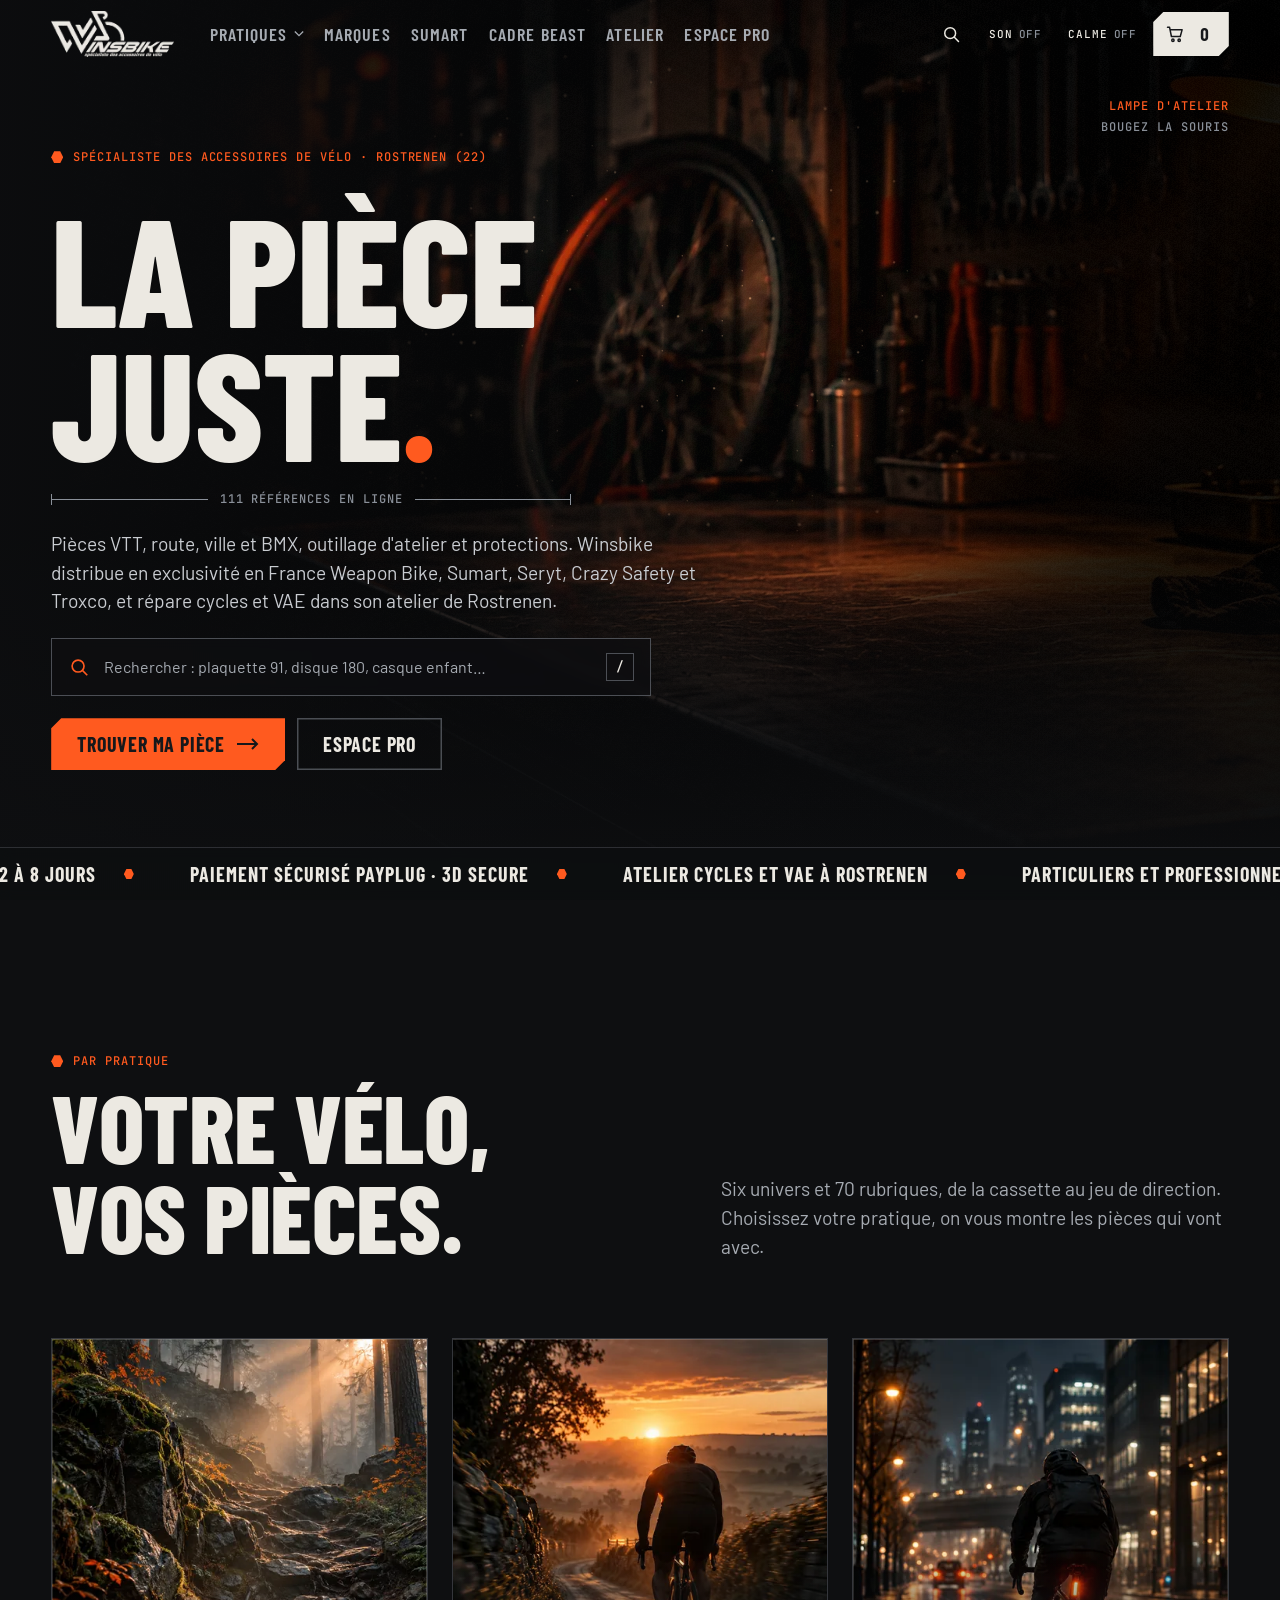
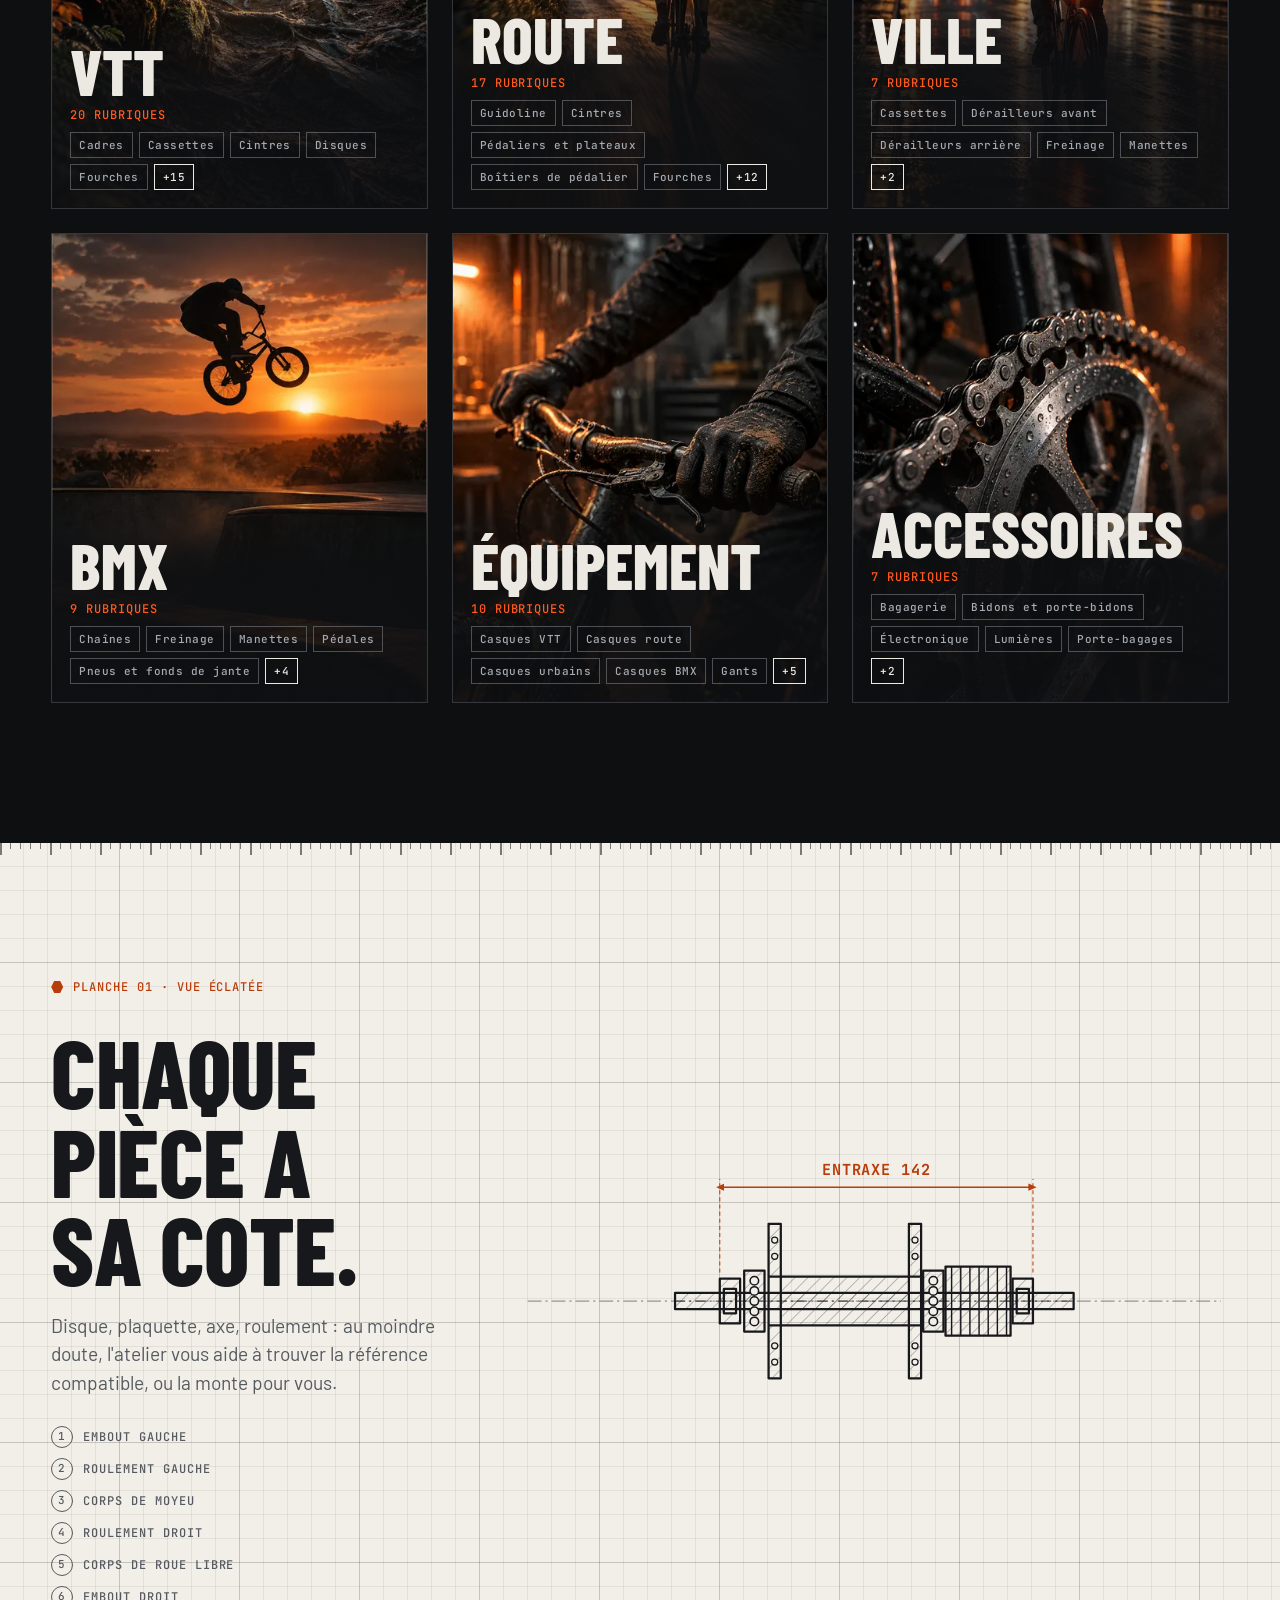
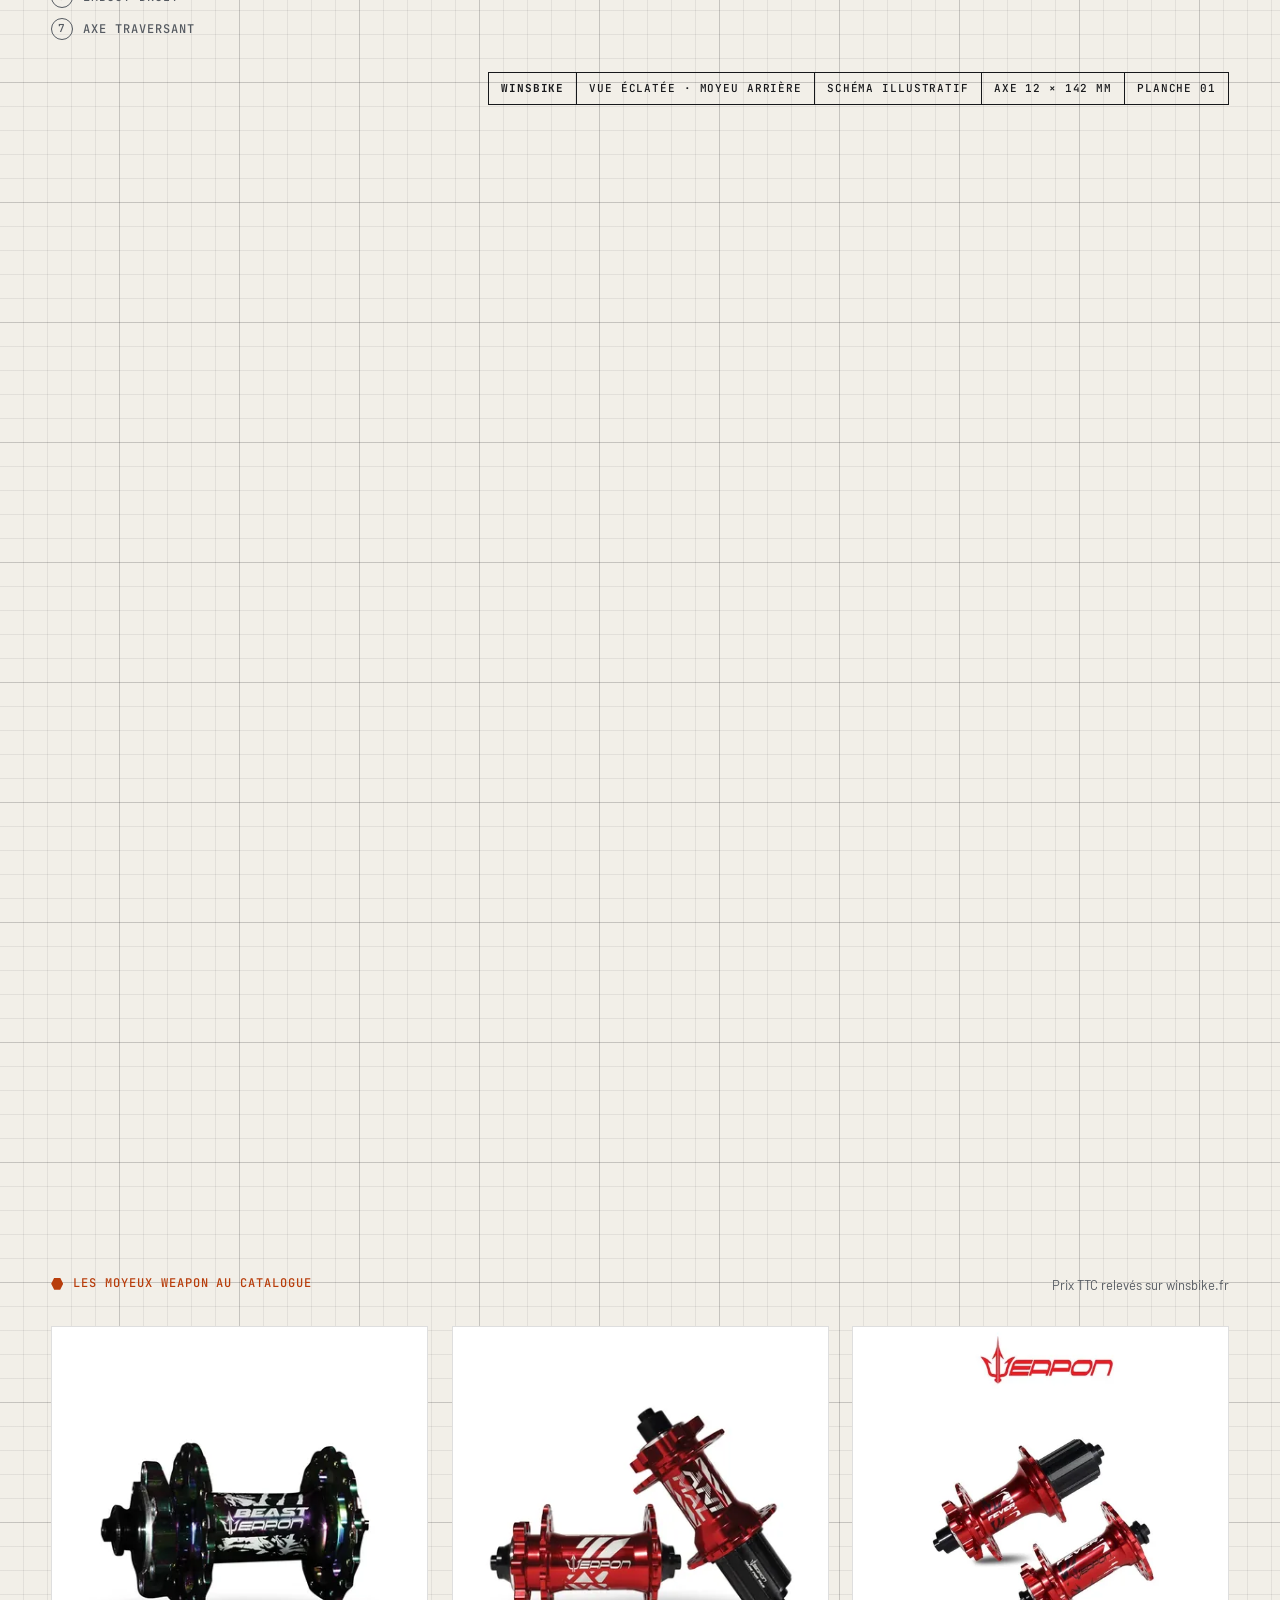
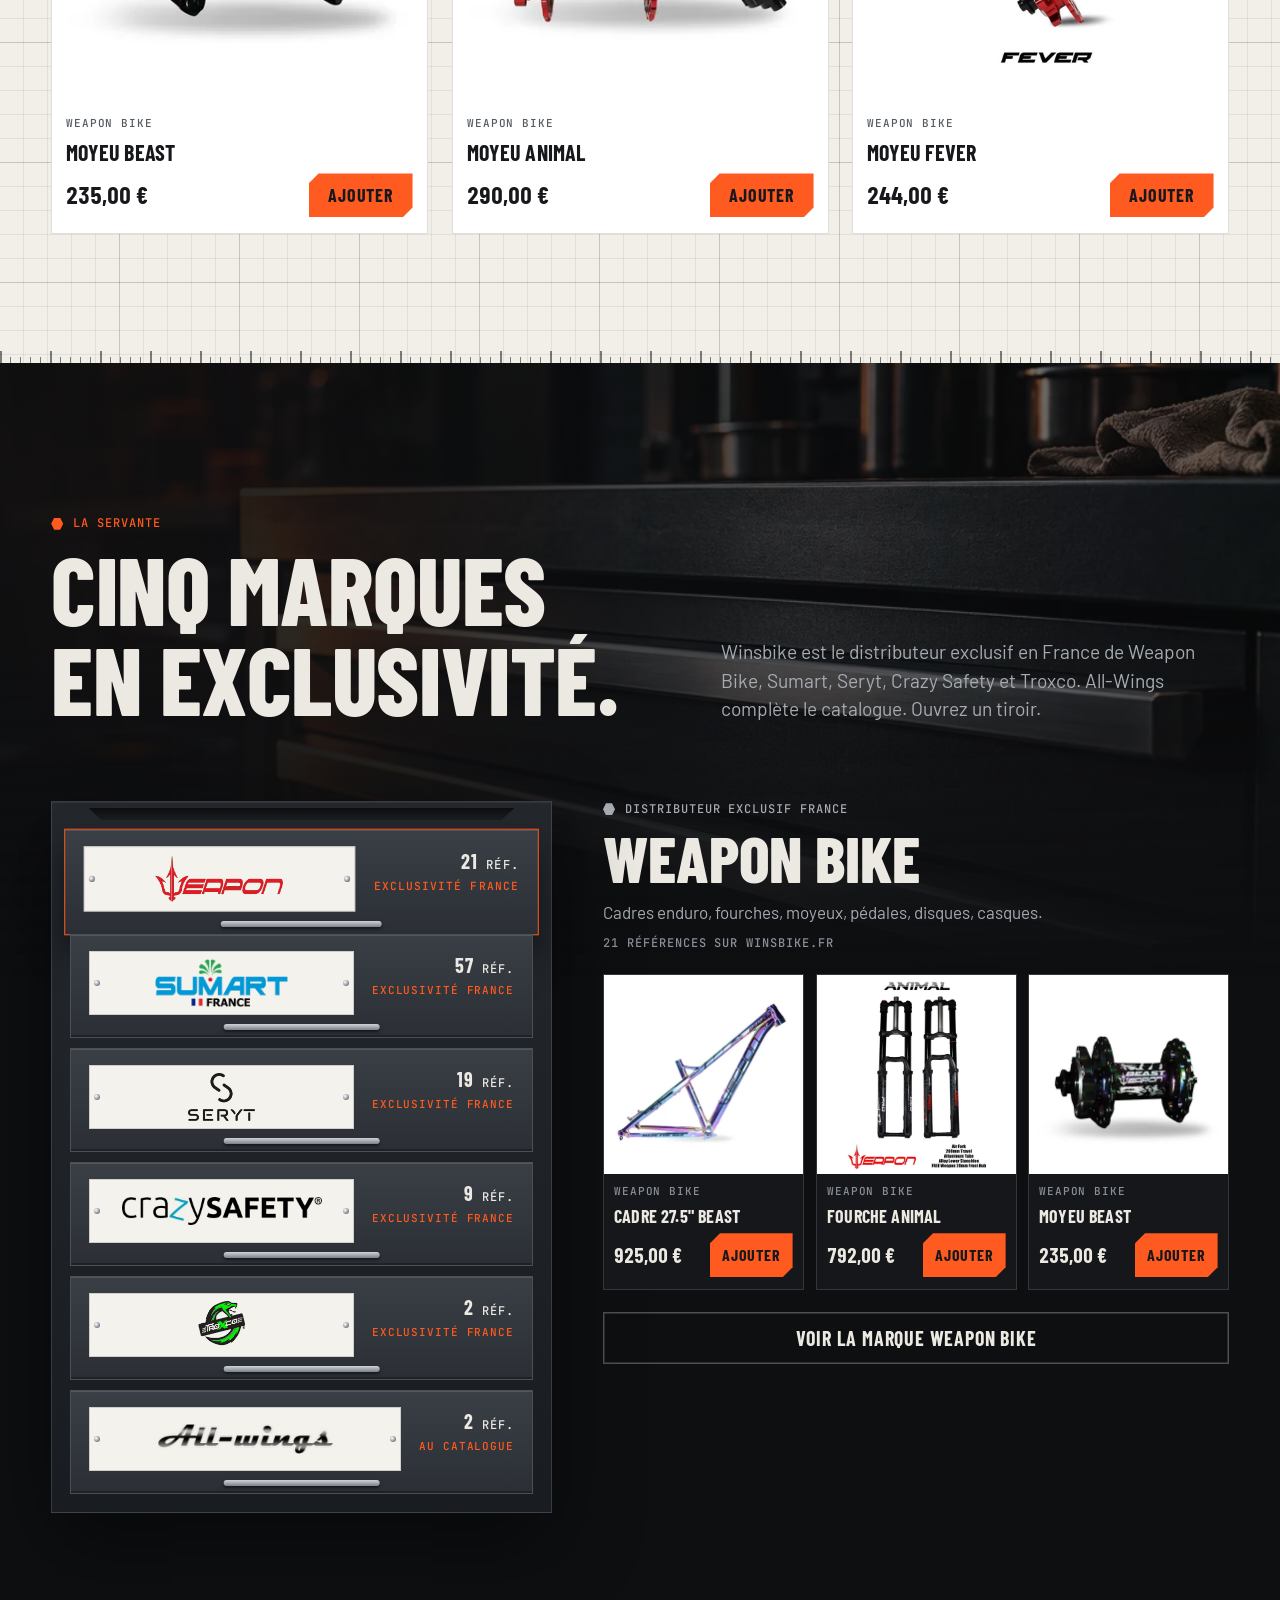
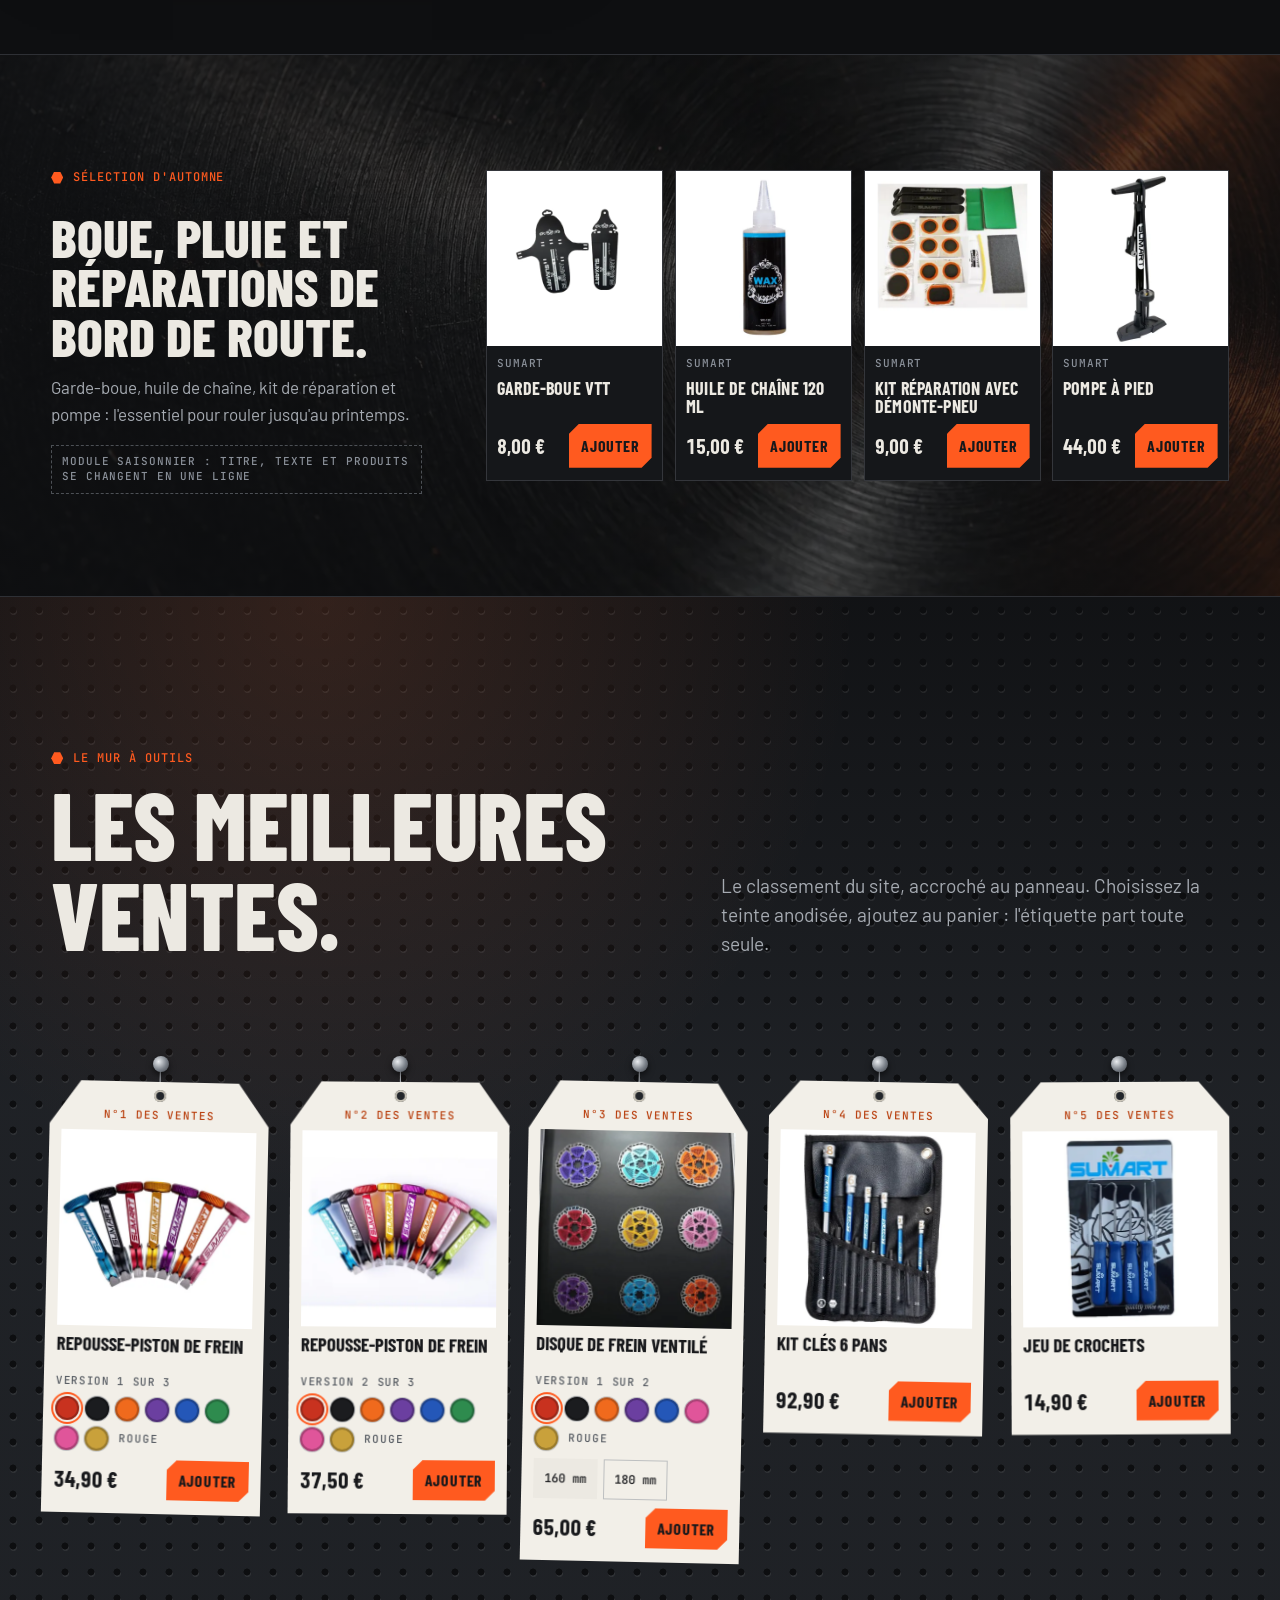
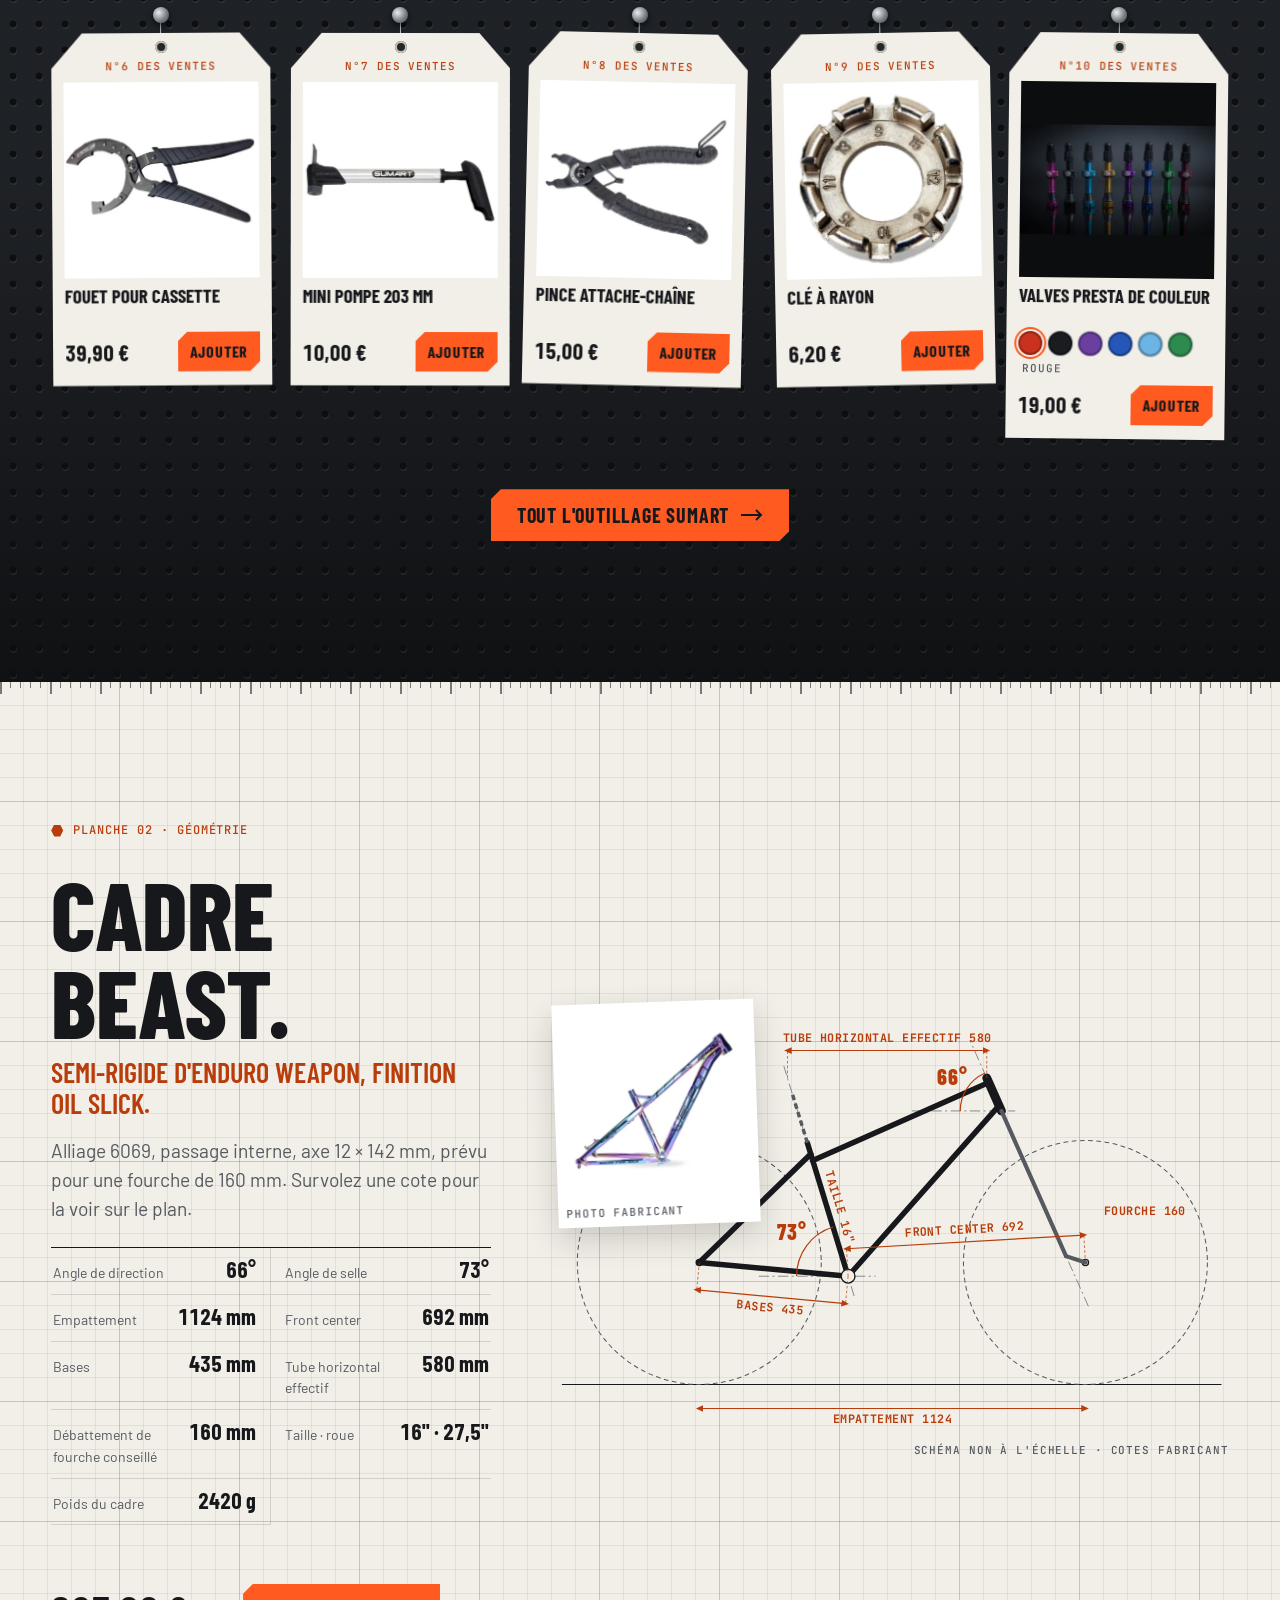
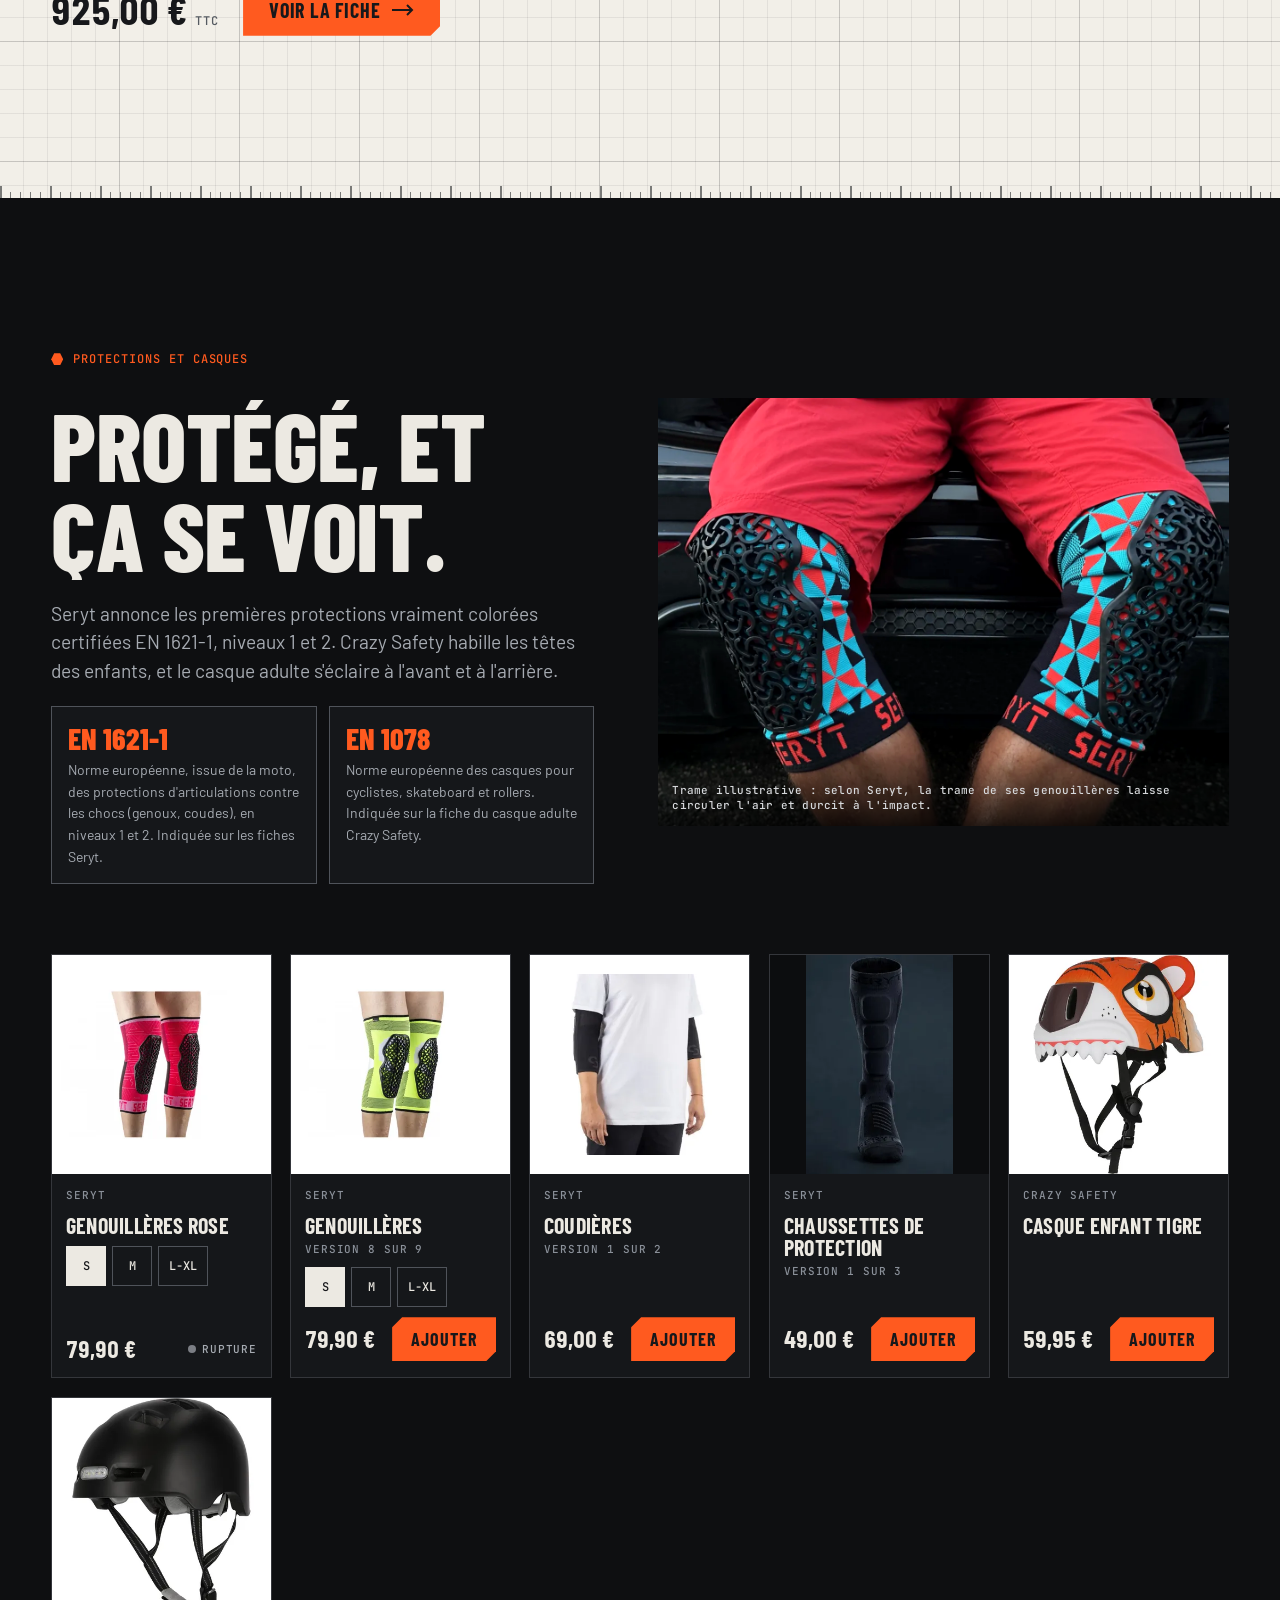
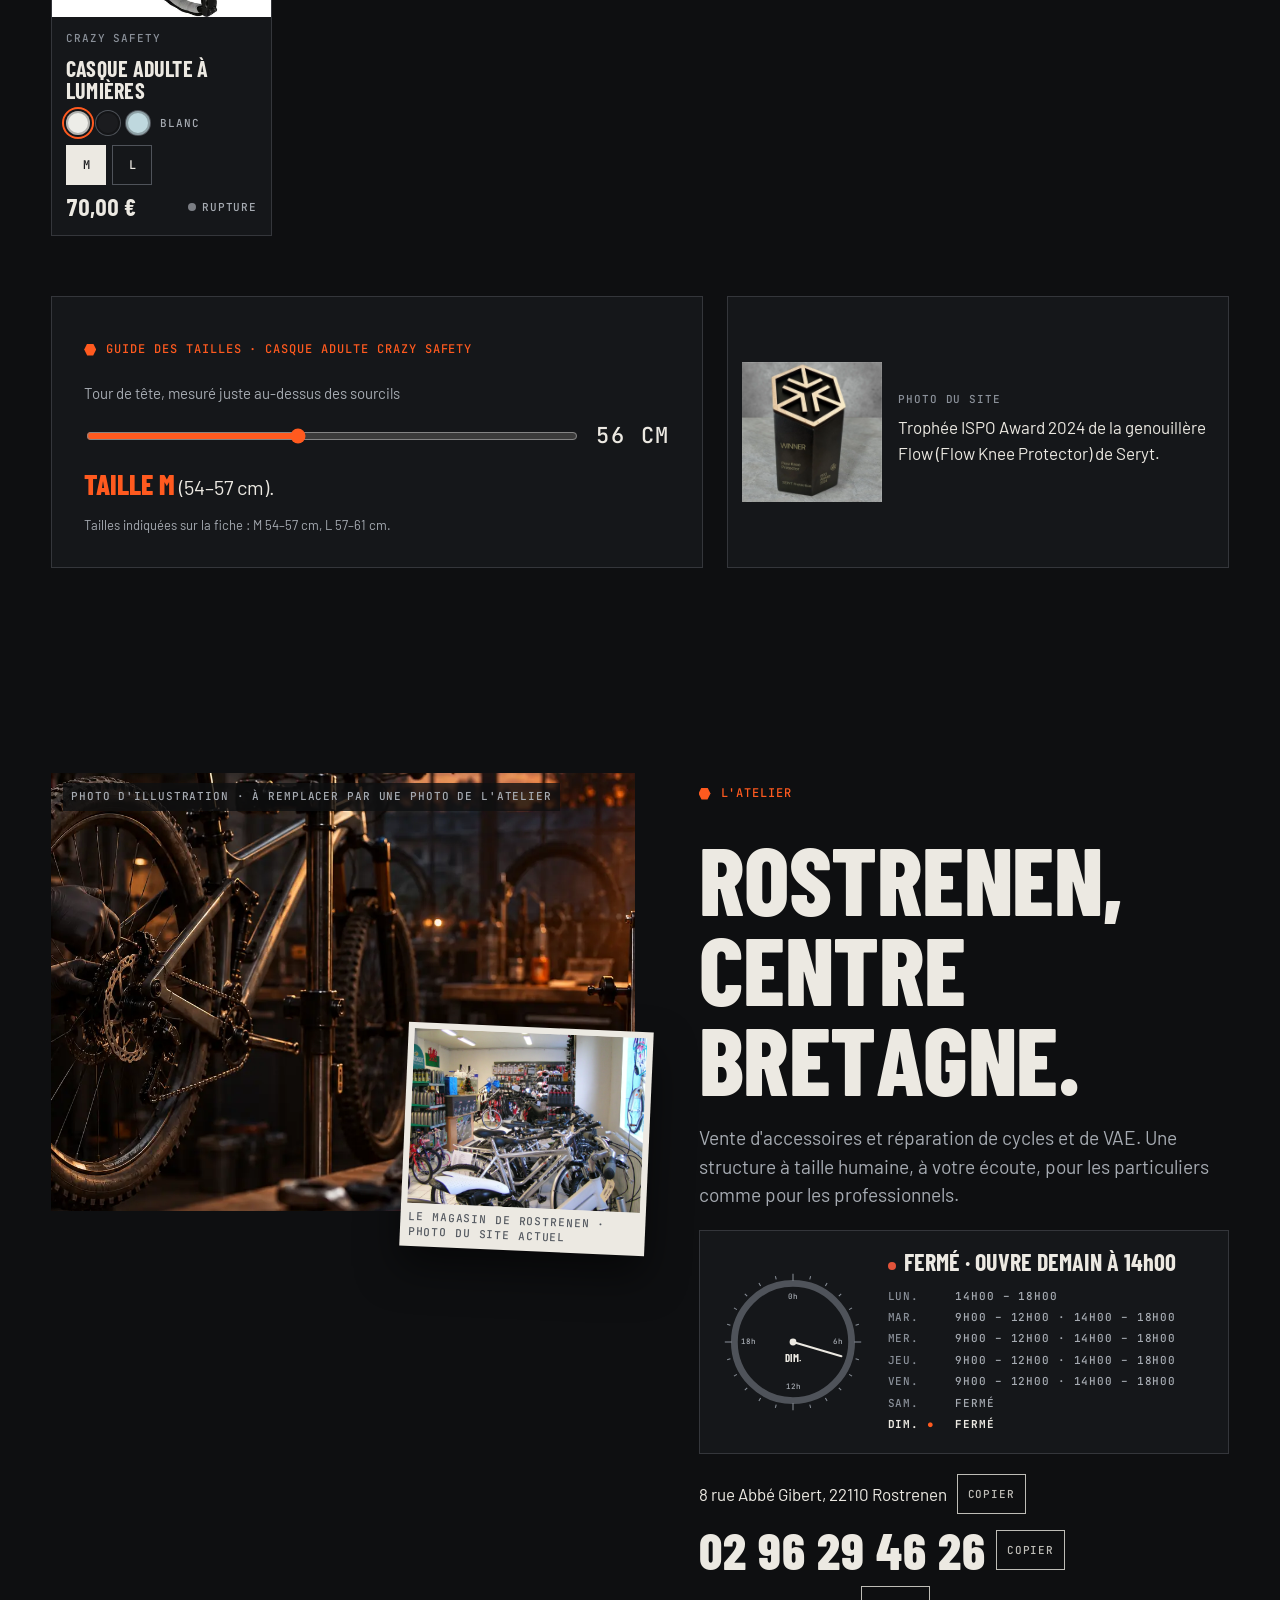
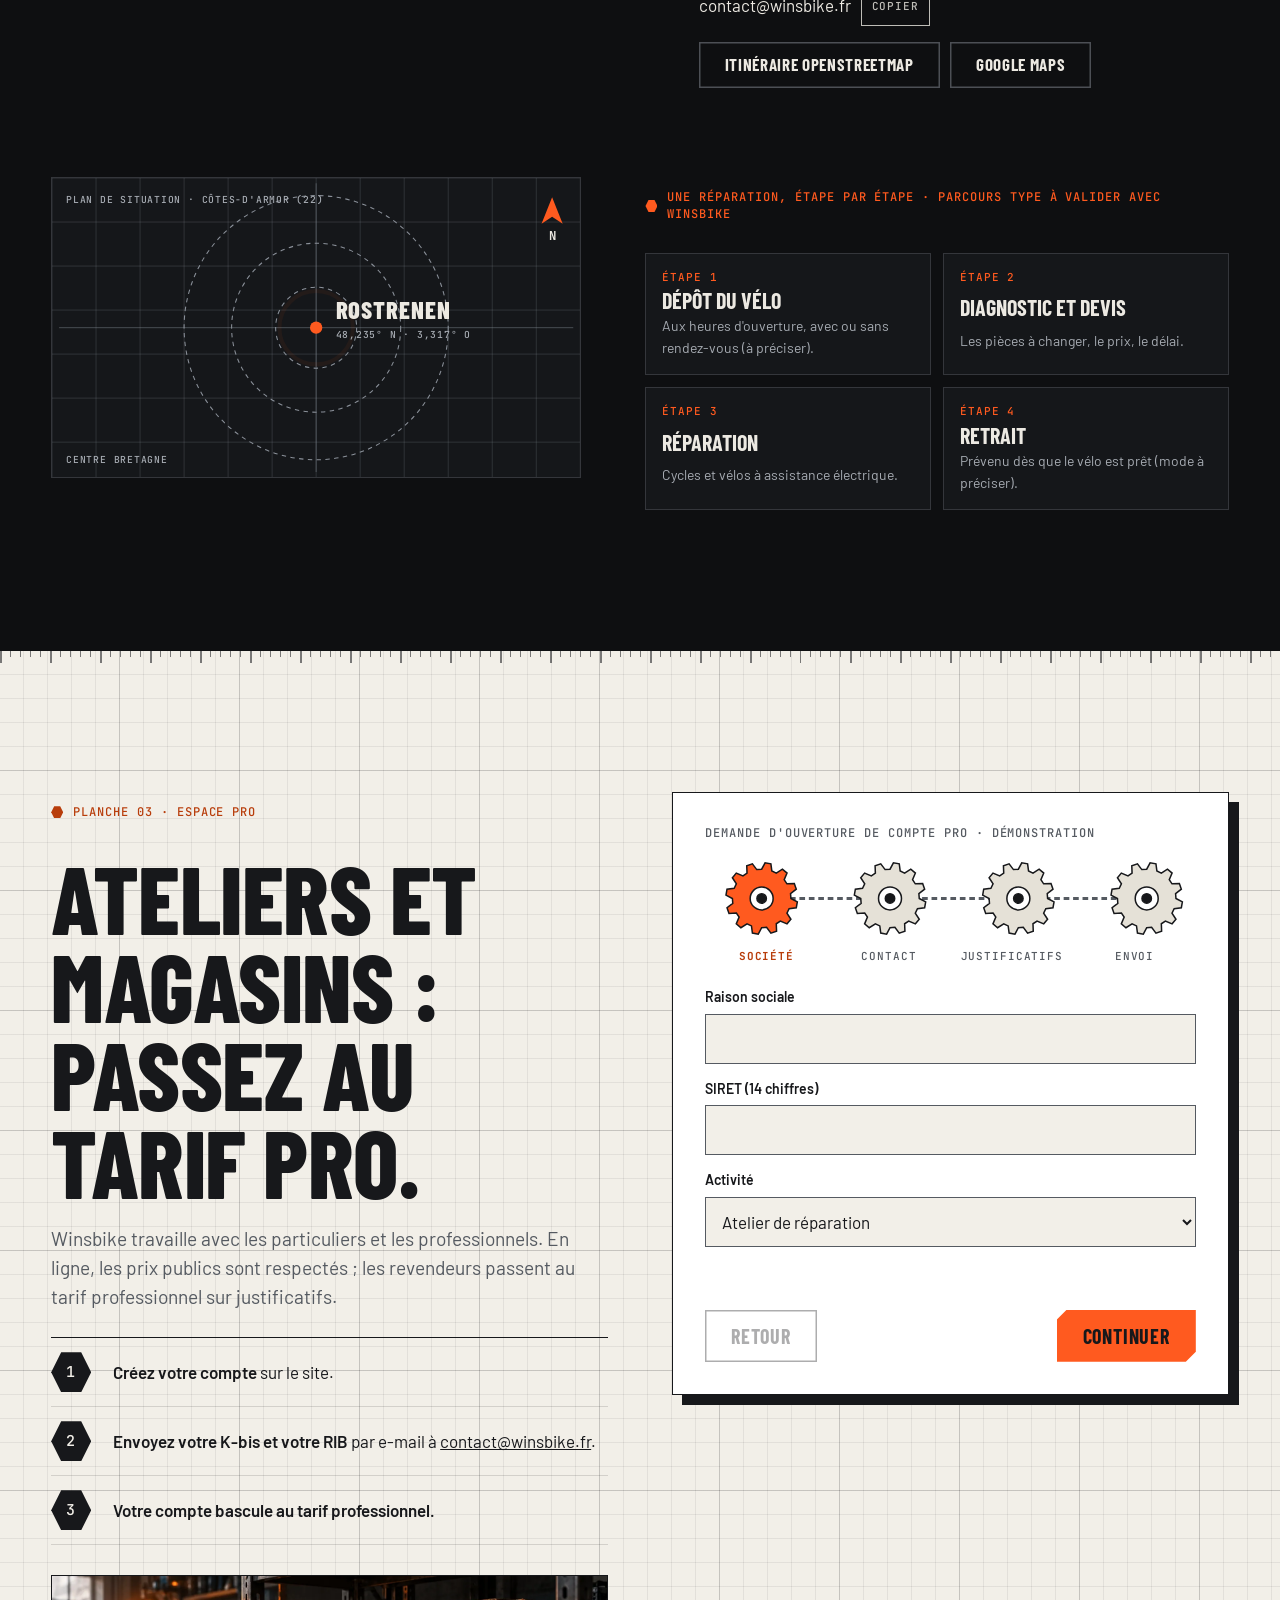
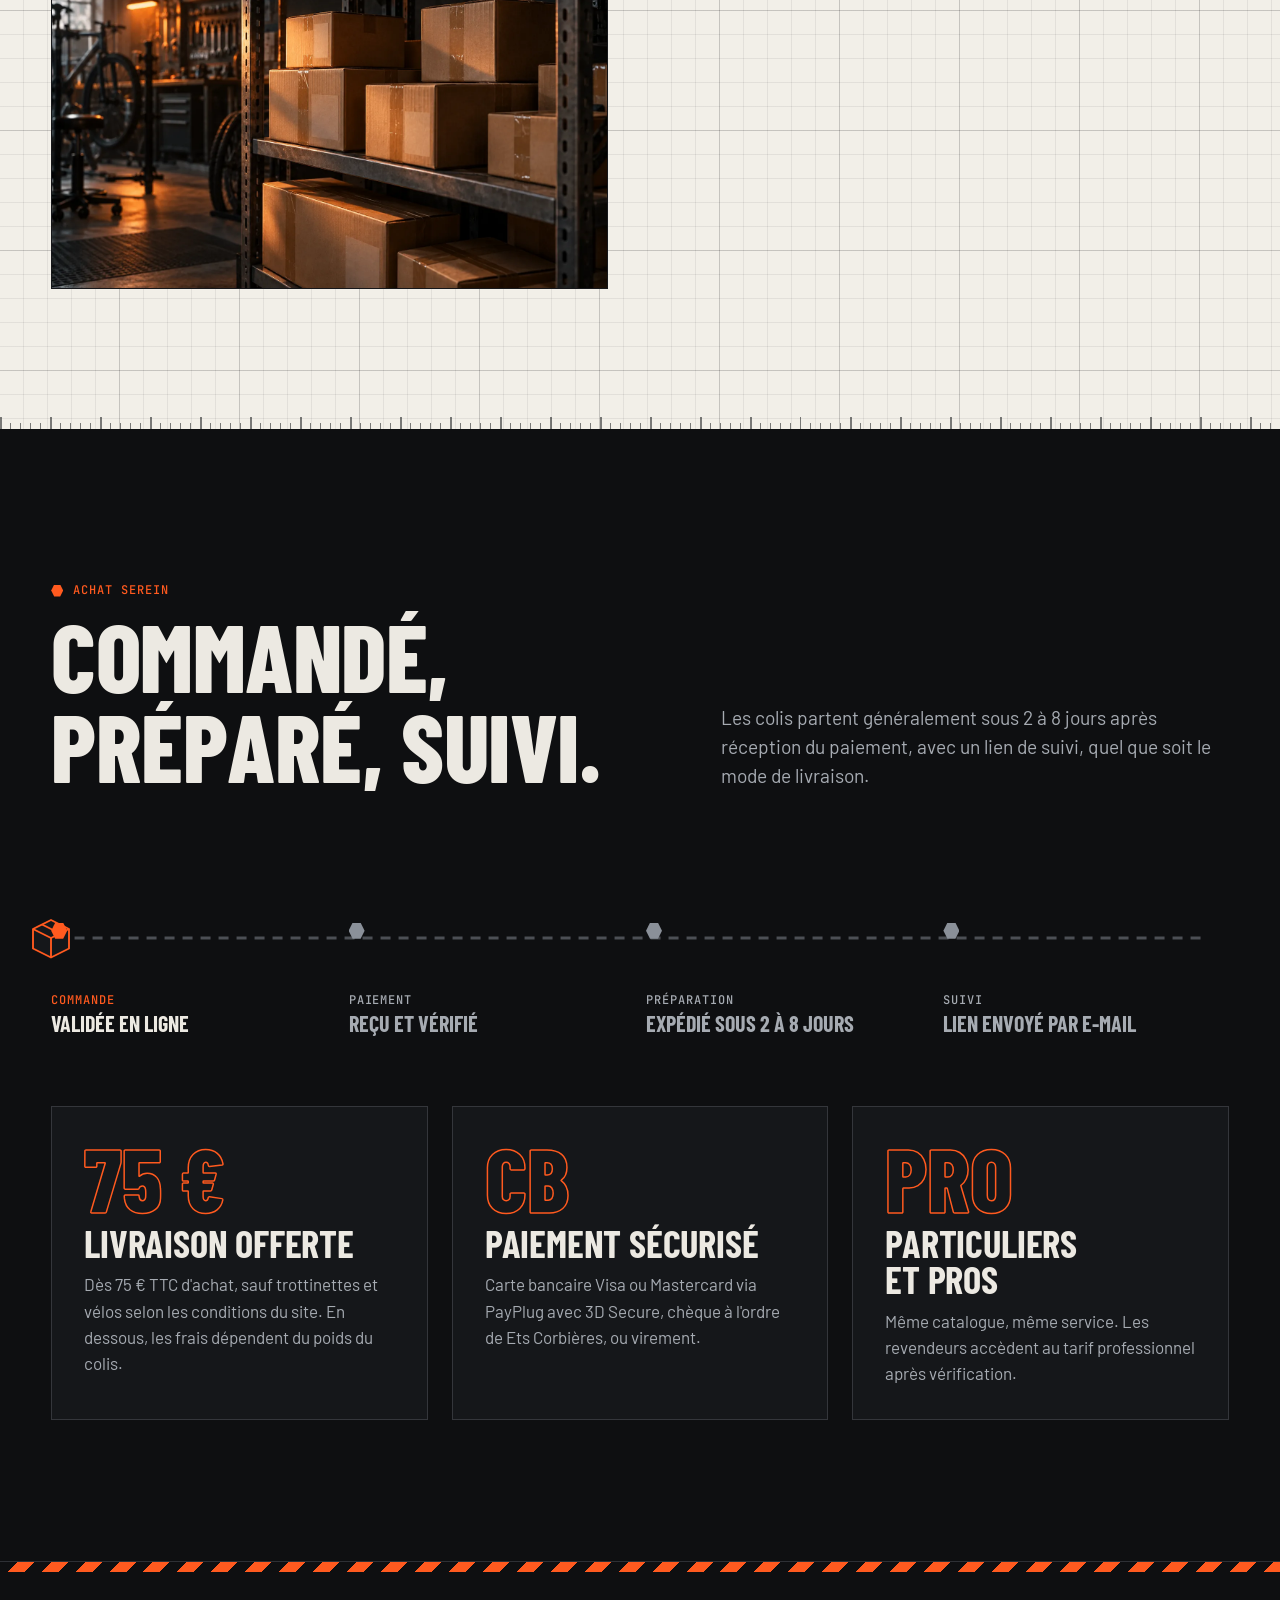
==== index.html @ 6242bc2d "Maquette v4" ====
<!doctype html>
<html lang="fr">
<head>
<meta charset="utf-8">
<meta name="viewport" content="width=device-width, initial-scale=1, viewport-fit=cover">
<title>Winsbike · pièces, outillage et protections vélo · Rostrenen</title>
<meta name="claude:viewport-fit-sides" content="cover">
<meta name="description" content="Winsbike, distributeur exclusif en France de Weapon Bike, Sumart, Seryt, Crazy Safety et Troxco. Pièces vélo, outillage, protections et atelier à Rostrenen.">
<meta name="theme-color" content="#0E0F11">
<link rel="icon" href="data:image/svg+xml,%3Csvg xmlns='http://www.w3.org/2000/svg' viewBox='0 0 32 32'%3E%3Cpath d='M16 2l12 7v14l-12 7-12-7V9z' fill='%23FF5A1F'/%3E%3Cpath d='M16 10l5.2 3v6L16 22l-5.2-3v-6z' fill='%230E0F11'/%3E%3C/svg%3E"><link rel="apple-touch-icon" href="assets/img/site/apple-touch-icon.png">
<meta property="og:type" content="website">
<meta property="og:site_name" content="Winsbike">
<meta property="og:locale" content="fr_FR">
<meta property="og:title" content="Winsbike · pièces, outillage et protections vélo · Rostrenen">
<meta property="og:description" content="Winsbike, distributeur exclusif en France de Weapon Bike, Sumart, Seryt, Crazy Safety et Troxco. Pièces vélo, outillage, protections et atelier à Rostrenen.">
<meta property="og:image" content="https://winsbike-maquette.vercel.app/assets/img/og/accueil.jpg">
<meta property="og:image:width" content="1200">
<meta property="og:image:height" content="630">
<meta property="og:url" content="https://winsbike-maquette.vercel.app/">
<meta name="robots" content="noindex, nofollow">
<meta name="twitter:card" content="summary_large_image">
<script type="application/ld+json">{"@context": "https://schema.org", "@type": "BikeStore", "name": "Winsbike", "legalName": "Ets Corbières", "description": "Spécialiste des accessoires de vélo, distributeur exclusif en France de Weapon Bike, Sumart, Seryt, Crazy Safety et Troxco. Vente d'accessoires et réparation de cycles et de VAE.", "url": "https://www.winsbike.fr/", "telephone": "+33 2 96 29 46 26", "email": "contact@winsbike.fr", "address": {"@type": "PostalAddress", "streetAddress": "8 rue Abbé Gibert", "postalCode": "22110", "addressLocality": "Rostrenen", "addressCountry": "FR"}, "openingHoursSpecification": [{"@type": "OpeningHoursSpecification", "dayOfWeek": "Monday", "opens": "14:00", "closes": "18:00"}, {"@type": "OpeningHoursSpecification", "dayOfWeek": ["Tuesday", "Wednesday", "Thursday", "Friday"], "opens": "09:00", "closes": "12:00"}, {"@type": "OpeningHoursSpecification", "dayOfWeek": ["Tuesday", "Wednesday", "Thursday", "Friday"], "opens": "14:00", "closes": "18:00"}], "sameAs": ["https://www.facebook.com/winsbike", "https://www.instagram.com/winsbike/"]}</script>
<script>(function(){var d=document.documentElement;d.classList.add('js');try{var c=localStorage.getItem('wb:calm'),r=matchMedia('(prefers-reduced-motion: reduce)').matches;if(sessionStorage.getItem('wb:nav'))d.classList.add('nav-in');if(sessionStorage.getItem('wb:intro')||c==='true'||(r&&c!=='false'))d.classList.add('no-intro')}catch(e){d.classList.add('no-intro')}})()</script>
<link rel="preload" href="assets/fonts/barlow-condensed-latin-800-normal.woff2" as="font" type="font/woff2" crossorigin>
<link rel="preload" href="assets/fonts/barlow-latin-400-normal.woff2" as="font" type="font/woff2" crossorigin>
<link rel="stylesheet" href="assets/css/fonts.css">
<link rel="stylesheet" href="assets/css/site.css">
</head>
<body>
<a class="skip" href="#main">Aller au contenu</a>
<header class="hd" id="hd">
  <div class="wrap hd-in">
    <a class="logo" href="/" aria-label="Winsbike, accueil"><img src="assets/img/site/logo-clair-280.webp" srcset="assets/img/site/logo-clair-280.webp 280w, assets/img/site/logo-clair-420.webp 420w, assets/img/site/logo-clair-700.webp 700w" sizes="130px" alt="Winsbike, spécialiste des accessoires de vélo" width="700" height="263" fetchpriority="high"></a>
    <nav class="hd-nav" aria-label="Navigation principale"><button type="button" class="nav-mega" aria-expanded="false" aria-controls="mega">Pratiques <svg viewBox="0 0 12 8" aria-hidden="true"><path d="M1 1l5 5 5-5" fill="none" stroke="currentColor" stroke-width="1.6"/></svg></button><a href="/#marques">Marques</a><a href="/sumart">Sumart</a><a href="/cadre-beast-weapon">Cadre Beast</a><a href="/#atelier">Atelier</a><a href="/#pro">Espace pro</a></nav>
    <div class="hd-tools">
      <span class="hd-open mono" data-open-chip></span>
      <button type="button" class="tool" id="btn-search" aria-label="Rechercher" data-cursor="Chercher"><svg viewBox="0 0 24 24" fill="none" stroke="currentColor" stroke-width="1.8" stroke-linecap="round" stroke-linejoin="round" aria-hidden="true"><circle cx="11" cy="11" r="6.5"/><path d="M16 16l5 5"/></svg></button>
      <button type="button" class="tool tog" id="btn-sound" aria-pressed="false" data-cursor="Bruitages">Son <span class="tog-state">off</span></button>
      <button type="button" class="tool tog" id="btn-calm" aria-pressed="false" data-cursor="Moins d'animations">Calme <span class="tog-state">off</span></button>
      <button type="button" class="cart-btn" id="btn-cart" aria-label="Panier, 0 article"><svg viewBox="0 0 24 24" fill="none" stroke="currentColor" stroke-width="1.8" stroke-linecap="round" stroke-linejoin="round" aria-hidden="true"><path d="M3 4h2.5l2.2 11h10.6l2.2-8H7"/><circle cx="9.5" cy="19.5" r="1.4"/><circle cx="17" cy="19.5" r="1.4"/></svg><span class="cart-count">0</span></button>
      <button type="button" class="burger" id="btn-menu" aria-expanded="false" aria-controls="menu">Menu</button>
    </div>
  </div>
  <div class="mega" id="mega" hidden></div>
  <i class="hd-progress" aria-hidden="true"></i>
</header>
<main id="main">
<div class="loader" id="loader" aria-hidden="true">
  <div class="loader-in">
    <svg class="ld-bolt" viewBox="-70 -70 140 140">
      <circle class="ld-washer" r="62"/>
      <g class="ld-head"><path d="M0-50L43.3-25V25L0 50-43.3 25V-25z"/><path class="ld-sock" d="M0-20L17.3-10V10L0 20-17.3 10V-10z"/></g>
      <g class="ld-marks"></g>
    </svg>
    <div class="ld-read">
      <svg class="ld-gauge" viewBox="0 0 240 132"><path class="ld-arc" d="M20 120A100 100 0 0 1 220 120"/><path class="ld-arc-on" d="M20 120A100 100 0 0 1 220 120"/><g class="ld-ticks"></g><line class="ld-needle" x1="120" y1="120" x2="120" y2="34" transform="rotate(-90 120 120)"/><circle cx="120" cy="120" r="7" class="ld-pivot"/></svg>
      <p class="mono"><span class="ld-val">0,0</span> <span class="nocaps">N·m</span> · <span class="ld-msg">serrage</span></p>
      <p class="mono ld-skip">Touchez l'écran ou appuyez sur une touche pour passer</p>
    </div>
  </div>
</div>

<section class="hero" id="top" aria-labelledby="hero-t">
  <div class="hero-media" aria-hidden="true">
    <canvas class="hero-gl"></canvas>
    <div class="hero-fallback"></div>
  </div>
  <div class="wrap hero-in">
    <p class="mono eyebrow hero-eyebrow">Spécialiste des accessoires de vélo · Rostrenen (22)</p>
    <h1 class="h1 hero-title" id="hero-t"><span class="ht-line">La pièce</span> <span class="ht-line">juste<span class="ht-dot">.</span></span></h1>
    <div class="hero-dim" aria-hidden="true"><i></i><span class="mono">111 références en ligne</span><i></i></div>
    <p class="lead hero-lead">Pièces VTT, route, ville et BMX, outillage d'atelier et protections. Winsbike distribue en exclusivité en France Weapon Bike, Sumart, Seryt, Crazy Safety et Troxco, et répare cycles et VAE dans son atelier de Rostrenen.</p>
    <button type="button" class="hero-search" data-open-search><svg viewBox="0 0 24 24" fill="none" stroke="currentColor" stroke-width="1.8" aria-hidden="true"><circle cx="11" cy="11" r="6.5"/><path d="M16 16l5 5"/></svg><span>Rechercher : plaquette 91, disque 180, casque enfant…</span><kbd class="mono" aria-hidden="true">/</kbd></button>
    <div class="hero-ctas">
      <a class="btn" href="#pratiques" data-magnetic>Trouver ma pièce <svg class="arr" viewBox="0 0 22 12" fill="none" stroke="currentColor" stroke-width="2" aria-hidden="true"><path d="M0 6h20M15 1l5 5-5 5"/></svg></a>
      <a class="btn btn-ghost" href="#pro" data-magnetic>Espace pro</a>
    </div>
  </div>
  <div class="hero-spec mono" aria-hidden="true"><span>Lampe d'atelier</span><span class="hint-fine">Bougez la souris</span></div>
  <div class="ticker" role="list" aria-label="Infos d'achat">
    <div class="ticker-track">
      <span role="listitem">Livraison offerte dès 75 € TTC</span><span role="listitem">Expédition sous 2 à 8 jours</span><span role="listitem">Paiement sécurisé PayPlug · 3D Secure</span><span role="listitem">Atelier cycles et VAE à Rostrenen</span><span role="listitem">Particuliers et professionnels</span>
      <span aria-hidden="true">Livraison offerte dès 75 € TTC</span><span aria-hidden="true">Expédition sous 2 à 8 jours</span><span aria-hidden="true">Paiement sécurisé PayPlug · 3D Secure</span><span aria-hidden="true">Atelier cycles et VAE à Rostrenen</span><span aria-hidden="true">Particuliers et professionnels</span>
    </div>
  </div>
</section>

<section class="sec pratiques" id="pratiques" aria-labelledby="prat-t">
  <div class="wrap">
    <div class="sec-hd split">
      <div><p class="mono eyebrow">Par pratique</p><h2 class="h2" id="prat-t" data-split>Votre vélo, vos pièces.</h2></div>
      <p class="lead">Six univers et 70 rubriques, de la cassette au jeu de direction. Choisissez votre pratique, on vous montre les pièces qui vont avec.</p>
    </div>
    <div class="prat-grid"></div>
  </div>
</section>

<section class="ecl paper" id="eclatee" aria-labelledby="ecl-t">
  <div class="ecl-pin">
    <div class="wrap ecl-grid">
      <div class="ecl-copy">
        <p class="mono eyebrow">Planche 01 · Vue éclatée</p>
        <h2 class="h2" id="ecl-t">Chaque pièce a sa cote.</h2>
        <p class="lead">Disque, plaquette, axe, roulement : au moindre doute, l'atelier vous aide à trouver la référence compatible, ou la monte pour vous.</p>
        <ol class="ecl-legend mono">
          <li>Embout gauche</li><li>Roulement gauche</li><li>Corps de moyeu</li><li>Roulement droit</li><li>Corps de roue libre</li><li>Embout droit</li><li>Axe traversant</li>
        </ol>
      </div>
      <div class="ecl-stage"><svg id="hub" viewBox="-460 -230 920 460" role="img" aria-label="Vue éclatée schématique d'un moyeu arrière : sept pièces s'écartent le long de l'axe."></svg></div>
    </div>
    <div class="wrap"><table class="cartouche mono" aria-label="Cartouche de la planche">
      <tr><td>Winsbike</td><td>Vue éclatée · moyeu arrière</td><td>Schéma illustratif</td><td>Axe 12 × 142 mm</td><td>Planche 01</td></tr>
    </table></div>
  </div>
  <div class="wrap ecl-hubs">
    <div class="ecl-hubs-hd"><p class="mono eyebrow">Les moyeux Weapon au catalogue</p><p class="fine mq-note">Prix TTC relevés sur winsbike.fr</p></div>
    <div class="grid-3" data-stagger data-cards="103,104,105"></div>
  </div>
</section>

<section class="sec marques" id="marques" aria-labelledby="marques-t">
  <div class="marques-band" data-scene="grok/servante-tiroirs-bandeau" data-sizes="(max-width: 700px) 55vw, 100vw" data-alt="" aria-hidden="true"></div>
  <div class="wrap">
    <div class="sec-hd split">
      <div><p class="mono eyebrow">La servante</p><h2 class="h2" id="marques-t" data-split>Cinq marques en exclusivité.</h2></div>
      <p class="lead">Winsbike est le distributeur exclusif en France de Weapon Bike, Sumart, Seryt, Crazy Safety et Troxco. All-Wings complète le catalogue. Ouvrez un tiroir.</p>
    </div>
    <div class="servante">
      <div class="servante-body" role="tablist" aria-label="Marques"></div>
      <div class="servante-side" id="tir-panel" role="tabpanel" aria-live="polite"></div>
    </div>
  </div>
</section>

<section class="season" id="saison" aria-labelledby="season-t">
  <div class="season-bg" aria-hidden="true"></div>
  <div class="wrap season-in">
    <div class="season-copy">
      <p class="mono eyebrow" data-season="eyebrow"></p>
      <h2 class="season-title" id="season-t" data-season="title"></h2>
      <p class="season-text" data-season="text"></p>
      <p class="mono season-note mq-note">Module saisonnier : titre, texte et produits se changent en une ligne</p>
    </div>
    <div class="season-cards" data-season-cards></div>
  </div>
</section>

<section class="mur" id="meilleures-ventes" aria-labelledby="mur-t">
  <div class="mur-bg" aria-hidden="true"></div>
  <div class="wrap mur-in">
    <div class="sec-hd split">
      <div><p class="mono eyebrow">Le mur à outils</p><h2 class="h2" id="mur-t" data-split>Les meilleures ventes.</h2></div>
      <p class="lead">Le classement du site, accroché au panneau. Choisissez la teinte anodisée, ajoutez au panier : l'étiquette part toute seule.</p>
    </div>
    <div class="mur-board"></div>
    <div class="mur-ft"><a class="btn" href="/sumart" data-magnetic>Tout l'outillage Sumart <svg class="arr" viewBox="0 0 22 12" fill="none" stroke="currentColor" stroke-width="2" aria-hidden="true"><path d="M0 6h20M15 1l5 5-5 5"/></svg></a></div>
  </div>
</section>

<section class="beast paper" id="beast" aria-labelledby="beast-t">
  <div class="wrap beast-grid">
    <div class="beast-copy">
      <p class="mono eyebrow">Planche 02 · Géométrie</p>
      <h2 class="h2" id="beast-t">Cadre Beast.</h2>
      <p class="beast-sub">Semi-rigide d'enduro Weapon, finition oil slick.</p>
      <p class="lead">Alliage 6069, passage interne, axe 12 × 142 mm, prévu pour une fourche de 160 mm. <span class="hint-fine">Survolez</span><span class="hint-touch">Touchez</span> une cote pour la voir sur le plan.</p>
      <dl class="cotes" id="cotes-home"></dl>
      <div class="beast-buy">
        <p class="price price-big">925,00 € <span class="mono">TTC</span></p>
        <a class="btn" href="/cadre-beast-weapon" data-magnetic>Voir la fiche <svg class="arr" viewBox="0 0 22 12" fill="none" stroke="currentColor" stroke-width="2" aria-hidden="true"><path d="M0 6h20M15 1l5 5-5 5"/></svg></a>
      </div>
    </div>
    <div class="beast-draw">
      <figure class="beast-photo"><div class="beast-photo-in" data-product="67"></div><figcaption class="mono">Photo fabricant</figcaption></figure>
      <svg class="geo" id="geo-home" role="img" aria-label="Schéma de géométrie du cadre Beast avec ses cotes"></svg>
      <p class="mono geo-note">Schéma non à l'échelle · cotes fabricant</p>
    </div>
  </div>
</section>

<section class="sec protect" id="protections" aria-labelledby="prot-t">
  <div class="wrap">
    <div class="protect-grid">
      <div class="protect-copy">
        <p class="mono eyebrow">Protections et casques</p>
        <h2 class="h2" id="prot-t" data-split>Protégé, et ça se voit.</h2>
        <p class="lead">Seryt annonce les premières protections vraiment colorées certifiées EN 1621-1, niveaux 1 et 2. Crazy Safety habille les têtes des enfants, et le casque adulte s'éclaire à l'avant et à l'arrière.</p>
        <div class="normes">
          <div class="norme"><p class="norme-code">EN 1621-1</p><p>Norme européenne, issue de la moto, des protections d'articulations contre les chocs (genoux, coudes), en niveaux 1 et 2. Indiquée sur les fiches Seryt.</p></div>
          <div class="norme"><p class="norme-code">EN 1078</p><p>Norme européenne des casques pour cyclistes, skateboard et rollers. Indiquée sur la fiche du casque adulte Crazy Safety.</p></div>
        </div>
      </div>
      <div class="protect-visual">
        <div class="protect-photo" data-scene="seryt/photo-2" data-alt="Genouillères Seryt portées sur un vélo" data-kind="genou"></div>
        <canvas class="hexgrid" aria-hidden="true"></canvas>
        <p class="mono cap">Trame illustrative : selon Seryt, la trame de ses genouillères laisse circuler l'air et durcit à l'impact.</p>
      </div>
    </div>
    <div class="protect-row" data-stagger data-cards="186,193,198,201,174,182"></div>
    <div class="protect-ft">
      <form class="sizer" id="sizer" aria-labelledby="sizer-t">
        <p class="mono eyebrow" id="sizer-t">Guide des tailles · casque adulte Crazy Safety</p>
        <label for="tete">Tour de tête, mesuré juste au-dessus des sourcils</label>
        <div class="sizer-row"><input type="range" id="tete" min="50" max="64" step="0.5" value="56"><output id="tete-out" class="mono" for="tete">56 cm</output></div>
        <p class="sizer-res" id="sizer-res"></p>
        <p class="fine">Tailles indiquées sur la fiche : M 54–57 cm, L 57–61 cm.</p>
      </form>
      <figure class="trophy">
        <div class="trophy-img" data-scene="seryt/photo-1" data-alt="Trophée ISPO Award 2024 de la genouillère Flow de Seryt" data-kind="genou"></div>
        <figcaption><p class="mono">Photo du site</p><p>Trophée ISPO Award 2024 de la genouillère Flow (Flow Knee Protector) de Seryt.</p></figcaption>
      </figure>
    </div>
  </div>
</section>

<section class="sec atelier" id="atelier" aria-labelledby="atelier-t">
  <div class="wrap atelier-grid">
    <div class="atelier-media">
      <div class="atelier-photo" data-scene="grok/atelier-16x9" data-scene-mobile="grok/atelier-9x16" data-alt="Atelier de réparation de vélos, photo d'illustration" data-kind="vtt"></div>
      <div class="rideau" aria-hidden="true">
        <i></i><i></i><i></i><i></i><i></i><i></i><i></i><i></i><i></i><i></i><i></i><i></i><i></i><i></i>
      </div>
      <p class="mono cap">Photo d'illustration · à remplacer par une photo de l'atelier</p>
      <figure class="shop-inset"><div class="shop-inset-img" data-scene="site/magasin" data-alt="Le magasin Winsbike à Rostrenen" data-kind="vtt"></div><figcaption class="mono">Le magasin de Rostrenen · photo du site actuel</figcaption></figure>
    </div>
    <div class="atelier-info">
      <p class="mono eyebrow">L'atelier</p>
      <h2 class="h2" id="atelier-t" data-split>Rostrenen, Centre Bretagne.</h2>
      <p class="lead">Vente d'accessoires et réparation de cycles et de VAE. Une structure à taille humaine, à votre écoute, pour les particuliers comme pour les professionnels.</p>
      <div class="open-card">
        <svg class="dial" id="dial" viewBox="-110 -110 220 220" aria-hidden="true"></svg>
        <div>
          <p class="open-now" data-open-chip></p>
          <table class="hours mono">
            <tr data-d="1"><th>Lun.</th><td>14h00 – 18h00</td></tr>
            <tr data-d="2"><th>Mar.</th><td>9h00 – 12h00 · 14h00 – 18h00</td></tr>
            <tr data-d="3"><th>Mer.</th><td>9h00 – 12h00 · 14h00 – 18h00</td></tr>
            <tr data-d="4"><th>Jeu.</th><td>9h00 – 12h00 · 14h00 – 18h00</td></tr>
            <tr data-d="5"><th>Ven.</th><td>9h00 – 12h00 · 14h00 – 18h00</td></tr>
            <tr data-d="6"><th>Sam.</th><td>Fermé</td></tr>
            <tr data-d="0"><th>Dim.</th><td>Fermé</td></tr>
          </table>
        </div>
      </div>
      <div class="contact-lines">
        <p class="copyable"><span class="copy-txt">8 rue Abbé Gibert, 22110 Rostrenen</span><button type="button" class="copy-btn" data-copy="8 rue Abbé Gibert, 22110 Rostrenen">Copier</button></p>
        <p class="copyable big-tel"><a class="copy-txt" href="tel:+33296294626">02 96 29 46 26</a><button type="button" class="copy-btn" data-copy="02 96 29 46 26">Copier</button></p>
        <p class="copyable"><a class="copy-txt" href="mailto:contact@winsbike.fr">contact@winsbike.fr</a><button type="button" class="copy-btn" data-copy="contact@winsbike.fr">Copier</button></p>
        <p class="links-out"><a class="btn btn-ghost" href="https://www.openstreetmap.org/search?query=8%20rue%20Abb%C3%A9%20Gibert%2022110%20Rostrenen" target="_blank" rel="noopener">Itinéraire OpenStreetMap</a><a class="btn btn-ghost" href="https://www.google.com/maps/search/?api=1&amp;query=8%20rue%20Abb%C3%A9%20Gibert%2022110%20Rostrenen" target="_blank" rel="noopener">Google Maps</a></p>
      </div>
    </div>
  </div>
  <div class="wrap atelier-bottom">
    <figure class="locator">
      <svg id="locator" viewBox="0 0 600 340" role="img" aria-label="Plan de situation : Rostrenen, Côtes-d'Armor, 48,235° nord, 3,317° ouest"></svg>
    </figure>
    <div class="parcours">
      <p class="mono eyebrow"><span>Une réparation, étape par étape <span class="todo">· parcours type à valider avec Winsbike</span></span></p>
      <ol class="steps">
        <li><span class="mono">Étape 1</span><strong>Dépôt du vélo</strong><p>Aux heures d'ouverture, avec ou sans rendez-vous (à préciser).</p></li>
        <li><span class="mono">Étape 2</span><strong>Diagnostic et devis</strong><p>Les pièces à changer, le prix, le délai.</p></li>
        <li><span class="mono">Étape 3</span><strong>Réparation</strong><p>Cycles et vélos à assistance électrique.</p></li>
        <li><span class="mono">Étape 4</span><strong>Retrait</strong><p>Prévenu dès que le vélo est prêt (mode à préciser).</p></li>
      </ol>
    </div>
  </div>
</section>

<section class="sec pro paper" id="pro" aria-labelledby="pro-t">
  <div class="wrap pro-grid">
    <div class="pro-copy">
      <p class="mono eyebrow">Planche 03 · Espace pro</p>
      <h2 class="h2" id="pro-t">Ateliers et magasins : passez au tarif pro.</h2>
      <p class="lead">Winsbike travaille avec les particuliers et les professionnels. En ligne, les prix publics sont respectés ; les revendeurs passent au tarif professionnel sur justificatifs.</p>
      <ol class="pro-steps">
        <li><span class="mono">1</span><p><strong>Créez votre compte</strong> sur le site.</p></li>
        <li><span class="mono">2</span><p><strong>Envoyez votre K-bis et votre RIB</strong> par e-mail à <a href="mailto:contact@winsbike.fr">contact@winsbike.fr</a>.</p></li>
        <li><span class="mono">3</span><p><strong>Votre compte bascule au tarif professionnel.</strong></p></li>
      </ol>
      <div class="pro-img" data-scene="grok/pro-cartons-16x9" data-alt="Cartons d'expédition sur une étagère d'atelier" data-kind="malette"></div>
    </div>
    <form class="pro-form" id="proform" novalidate aria-labelledby="proform-t">
      <p class="mono" id="proform-t">Demande d'ouverture de compte pro · démonstration</p>
      <svg class="gears" id="gears" viewBox="0 0 520 90" aria-hidden="true"></svg>
      <ol class="pf-labels mono" aria-hidden="true"><li>Société</li><li>Contact</li><li>Justificatifs</li><li>Envoi</li></ol>
      <div class="pf-steps">
        <fieldset class="pf-step is-on" data-step="0">
          <legend class="sr">Étape 1 sur 4 : société</legend>
          <label for="pf-rs">Raison sociale</label><input id="pf-rs" name="rs" required autocomplete="organization">
          <label for="pf-siret">SIRET (14 chiffres)</label><input id="pf-siret" name="siret" required inputmode="numeric" pattern="[0-9 ]{14,17}">
          <label for="pf-type">Activité</label>
          <select id="pf-type" name="type"><option>Atelier de réparation</option><option>Magasin de cycles</option><option>Club ou association</option><option>Autre</option></select>
        </fieldset>
        <fieldset class="pf-step" data-step="1">
          <legend class="sr">Étape 2 sur 4 : contact</legend>
          <label for="pf-nom">Nom et prénom</label><input id="pf-nom" name="nom" required autocomplete="name">
          <label for="pf-mail">E-mail</label><input id="pf-mail" name="mail" type="email" required autocomplete="email">
          <label for="pf-tel">Téléphone</label><input id="pf-tel" name="tel" type="tel" autocomplete="tel">
        </fieldset>
        <fieldset class="pf-step" data-step="2">
          <legend class="sr">Étape 3 sur 4 : justificatifs</legend>
          <label for="pf-kbis">K-bis (PDF ou image)</label><input id="pf-kbis" name="kbis" type="file" accept=".pdf,image/*" required>
          <label for="pf-rib">RIB (PDF ou image)</label><input id="pf-rib" name="rib" type="file" accept=".pdf,image/*" required>
          <p class="fine">Les fichiers restent sur votre appareil : rien n'est envoyé dans cette maquette.</p>
        </fieldset>
        <fieldset class="pf-step" data-step="3">
          <legend class="sr">Étape 4 sur 4 : récapitulatif</legend>
          <div class="pf-recap"></div>
        </fieldset>
      </div>
      <p class="pf-err" role="alert"></p>
      <div class="pf-nav">
        <button type="button" class="btn btn-ghost" data-pf="prev" disabled>Retour</button>
        <button type="button" class="btn" data-pf="next" data-magnetic>Continuer</button>
      </div>
    </form>
  </div>
</section>

<section class="sec serein" id="livraison" aria-labelledby="serein-t">
  <div class="wrap">
    <div class="sec-hd split">
      <div><p class="mono eyebrow">Achat serein</p><h2 class="h2" id="serein-t" data-split>Commandé, préparé, suivi.</h2></div>
      <p class="lead">Les colis partent généralement sous 2 à 8 jours après réception du paiement, avec un lien de suivi, quel que soit le mode de livraison.</p>
    </div>
    <div class="track" id="track">
      <svg viewBox="0 0 1000 120" preserveAspectRatio="none" aria-hidden="true"><path class="track-line" d="M20 60H980"/><path class="track-on" d="M20 60H980"/></svg>
      <svg class="parcel" viewBox="0 0 64 64" aria-hidden="true"><path d="M8 20l24-12 24 12v26L32 58 8 46z"/><path d="M8 20l24 12 24-12M32 32v26M20 14l24 12"/></svg>
      <ol class="track-stops">
        <li><span class="mono">Commande</span><strong>Validée en ligne</strong></li>
        <li><span class="mono">Paiement</span><strong>Reçu et vérifié</strong></li>
        <li><span class="mono">Préparation</span><strong>Expédié sous 2 à 8 jours</strong></li>
        <li><span class="mono">Suivi</span><strong>Lien envoyé par e-mail</strong></li>
      </ol>
    </div>
    <div class="serein-cols" data-stagger>
      <div class="serein-col"><p class="serein-big">75 €</p><h3 class="h3">Livraison offerte</h3><p>Dès 75 € TTC d'achat, sauf trottinettes et vélos selon les conditions du site. En dessous, les frais dépendent du poids du colis.</p></div>
      <div class="serein-col"><p class="serein-big">CB</p><h3 class="h3">Paiement sécurisé</h3><p>Carte bancaire Visa ou Mastercard via PayPlug avec 3D Secure, chèque à l'ordre de Ets Corbières, ou virement.</p></div>
      <div class="serein-col"><p class="serein-big">PRO</p><h3 class="h3">Particuliers et pros</h3><p>Même catalogue, même service. Les revendeurs accèdent au tarif professionnel après vérification.</p></div>
    </div>
  </div>
</section>
</main>
<footer class="ft">
  <div class="hazard" aria-hidden="true"></div>
  <div class="wrap">
    <div class="ft-top">
      <div>
        <h3>Winsbike</h3>
        <address>Ets Corbières · Winsbike<br>8 rue Abbé Gibert<br>22110 Rostrenen, France</address>
        <p class="copyable"><a class="copy-txt" href="tel:+33296294626">02 96 29 46 26</a><button type="button" class="copy-btn" data-copy="02 96 29 46 26">Copier</button></p>
        <p class="copyable"><a class="copy-txt" href="mailto:contact@winsbike.fr">contact@winsbike.fr</a><button type="button" class="copy-btn" data-copy="contact@winsbike.fr">Copier</button></p>
        <form class="news" id="newsform"><label class="sr" for="news-mail">Votre e-mail pour recevoir les offres</label><input id="news-mail" type="email" required placeholder="Recevoir les offres spéciales"><button class="btn" type="submit">OK</button></form>
      </div>
      <div>
        <h3>Boutique</h3>
        <ul><li><a href="/#pratiques">VTT, route, ville, BMX</a></li><li><a href="/#protections">Équipement</a></li><li><a href="/sumart">Outillage Sumart</a></li><li><a href="/cadre-beast-weapon">Cadre Beast Weapon</a></li><li><a href="/#marques">Toutes les marques</a></li></ul>
      </div>
      <div>
        <h3>Société</h3>
        <ul><li><a href="/#livraison">Livraison</a></li><li><a href="/#livraison">Paiement sécurisé</a></li><li><a href="/#pro">Revendeurs</a></li><li><a href="/#atelier">Magasin et atelier</a></li><li><a href="#" data-soon="Mentions légales : à reprendre et compléter (forme juridique, capital, RGPD).">Mentions légales</a></li><li><a href="#" data-soon="Conditions générales : page à reprendre du site actuel.">Conditions générales</a></li></ul>
      </div>
      <div>
        <h3>Horaires</h3>
        <p class="mono" data-open-chip></p>
        <ul class="ft-hours mono"><li>Lun. 14h–18h</li><li>Mar.–ven. 9h–12h · 14h–18h</li><li>Sam.–dim. fermé</li></ul>
        <ul class="ft-social"><li><a href="https://www.facebook.com/winsbike" target="_blank" rel="noopener">Facebook</a></li><li><a href="https://www.instagram.com/winsbike/" target="_blank" rel="noopener">Instagram</a></li></ul>
      </div>
    </div>
  </div>
  <p class="ft-word" aria-hidden="true">Winsbike</p>
  <div class="wrap ft-bot mono"><p>Ets Corbières · RCS Saint-Brieuc 405 046 293</p><p>Maquette de démonstration : panier, formulaires et paiement simulés.</p></div>
</footer>
<script src="assets/js/vendor/gsap.min.js"></script>
<script src="assets/js/vendor/ScrollTrigger.min.js"></script>
<script src="assets/js/vendor/SplitText.min.js"></script>
<script src="assets/js/vendor/Flip.min.js"></script>
<script src="assets/js/vendor/DrawSVGPlugin.min.js"></script>
<script src="assets/js/vendor/CustomEase.min.js"></script>
<script src="assets/js/vendor/lenis.min.js"></script>
<script src="assets/js/vendor/ogl.min.js"></script>
<script src="assets/js/images.js"></script>
<script src="assets/js/data.js"></script>
<script src="assets/js/picto.js"></script>
<script src="assets/js/core.js"></script>
<script src="assets/js/geo.js"></script>
<script src="assets/js/home.js"></script>
</body>
</html>
---- assets/css/fonts.css ----
@font-face { font-family: "Barlow Condensed"; font-weight: 600; font-style: normal; font-display: swap; src: url("../fonts/barlow-condensed-latin-600-normal.woff2") format("woff2"); }
@font-face { font-family: "Barlow Condensed"; font-weight: 700; font-style: normal; font-display: swap; src: url("../fonts/barlow-condensed-latin-700-normal.woff2") format("woff2"); }
@font-face { font-family: "Barlow Condensed"; font-weight: 800; font-style: normal; font-display: swap; src: url("../fonts/barlow-condensed-latin-800-normal.woff2") format("woff2"); }
@font-face { font-family: "Barlow"; font-weight: 400; font-style: normal; font-display: swap; src: url("../fonts/barlow-latin-400-normal.woff2") format("woff2"); }
@font-face { font-family: "Barlow"; font-weight: 500; font-style: normal; font-display: swap; src: url("../fonts/barlow-latin-500-normal.woff2") format("woff2"); }
@font-face { font-family: "Barlow"; font-weight: 600; font-style: normal; font-display: swap; src: url("../fonts/barlow-latin-600-normal.woff2") format("woff2"); }
@font-face { font-family: "JetBrains Mono"; font-weight: 500; font-style: normal; font-display: swap; src: url("../fonts/jetbrains-mono-latin-500-normal.woff2") format("woff2"); }
@font-face { font-family: "JetBrains Mono"; font-weight: 700; font-style: normal; font-display: swap; src: url("../fonts/jetbrains-mono-latin-700-normal.woff2") format("woff2"); }
---- assets/css/site.css ----
:root{--bg:#0e0f11;--bg-2:#15171a;--bg-3:#1d2024;--line:#8a909942;--line-2:#8a909980;--steel:#8a9099;--fg:#ece9e2;--mut:#a6abb2;--orange:#ff5a1f;--orange-2:#ff7a45;--orange-ink:#b83d0b;--paper:#f2efe8;--paper-2:#e5e1d7;--ink:#17181b;--ink-mut:#555a61;--grid:#17181b12;--grid-2:#17181b24;--ok:#3fb56b;--ko:#e2533a;--f-disp:"Barlow Condensed","Arial Narrow","Roboto Condensed",sans-serif;--f-body:"Barlow","Helvetica Neue",Arial,sans-serif;--f-mono:"JetBrains Mono",ui-monospace,"SF Mono",Menlo,monospace;--gut:max(clamp(16px,4vw,56px),env(safe-area-inset-left,0px));--gut-r:max(clamp(16px,4vw,56px),env(safe-area-inset-right,0px));--hd-h:68px;--ease:cubic-bezier(.2,.8,.2,1);--chamfer:polygon(10px 0,100% 0,100% calc(100% - 10px),calc(100% - 10px)100%,0 100%,0 10px);--buncss-light: ;--buncss-dark:initial;color-scheme:dark}*,*:before,*:after{box-sizing:border-box}html{-webkit-text-size-adjust:100%;scroll-behavior:auto;overflow-anchor:none}html.lenis,html.lenis body{height:auto}.lenis.lenis-smooth{scroll-behavior:auto!important}.lenis.lenis-stopped{overflow:clip}body{background:var(--bg);color:var(--fg);font:400 17px/1.55 var(--f-body);overflow-x:clip;-webkit-font-smoothing:antialiased;margin:0}body:before{content:"";position:fixed;height:env(safe-area-inset-top,0px);z-index:60;background:var(--bg);inset:0 0 auto}body.lock{overflow:hidden}img{display:block;max-width:100%;height:auto}a{color:inherit}button{font:inherit;color:inherit;cursor:pointer;background:0 0;border:0;padding:0}input,select,textarea{font:inherit;color:inherit}:focus-visible{outline:2px solid var(--orange);outline-offset:3px}::selection{background:var(--orange);color:var(--ink)}.sr{position:absolute;overflow:hidden;clip:rect(0 0 0 0);white-space:nowrap;width:1px;height:1px}.skip{position:absolute;z-index:200;background:var(--orange);color:var(--ink);padding:10px 14px;font-weight:600;top:-60px;left:12px}.skip:focus{top:12px}.mono{font:500 12px/1.4 var(--f-mono);letter-spacing:.08em;text-transform:uppercase}.eyebrow{display:inline-flex;color:var(--orange);align-items: center;gap:10px}.eyebrow:before{content:"";clip-path:polygon(25% 0,75% 0,100% 50%,75% 100%,25% 100%,0 50%);background:currentColor;flex:none;width:12px;height:12px}.paper .eyebrow{color:var(--orange-ink)}.h1,.h2,.h3{font-family:var(--f-disp);text-transform:uppercase;letter-spacing:-.005em;text-wrap:balance;margin:0;font-weight:800;line-height:.88}.h1{font-size:clamp(64px,12.5vw,214px)}.h2{font-size:clamp(46px,7.4vw,124px);line-height:.93}.h3{font-size:clamp(28px,3vw,42px);font-weight:700;line-height:.95}.lead{color:var(--mut);max-width:60ch;margin:0;font-size:clamp(18px,1.5vw,21px);line-height:1.5}.paper .lead{color:var(--ink-mut)}.sl{padding-bottom:.02em}.todo{color:var(--orange)}.paper .todo{color:var(--orange-ink)}.fine{color:var(--mut);margin:0;font-size:13px}.paper .fine{color:var(--ink-mut)}.wrap{padding-left:var(--gut);padding-right:var(--gut-r);width:100%;max-width:1480px;margin-inline-start:auto;margin-inline-end:auto}.sec{position:relative;padding-block-start:clamp(80px,11vw,160px);padding-block-end:clamp(80px,11vw,160px)}.sec-hd{display:grid;gap:22px;margin-bottom:clamp(40px,6vw,80px)}.sec-hd.split{grid-template-columns:minmax(0,1.2fr)minmax(0,1fr);align-items: end;gap:28px 60px}.paper{background-color:var(--paper);color:var(--ink);--buncss-light:initial;--buncss-dark: ;color-scheme:light;background-image:linear-gradient(var(--grid-2)1px,transparent 1px),linear-gradient(90deg,var(--grid-2)1px,transparent 1px),linear-gradient(var(--grid)1px,transparent 1px),linear-gradient(90deg,var(--grid)1px,transparent 1px);background-position:-1px -1px;background-size:120px 120px,120px 120px,24px 24px,24px 24px}.hazard{background:repeating-linear-gradient(-45deg,var(--orange)0 12px,var(--bg)12px 24px);height:10px}.btn{display:inline-flex;background:var(--orange);color:var(--ink);font:700 20px/1 var(--f-disp);letter-spacing:.04em;text-transform:uppercase;text-decoration:none;clip-path:var(--chamfer);justify-content:center;align-items: center;gap:12px;min-height:52px;padding:0 26px;transition:background .2s}.btn:hover{background:var(--orange-2)}.btn-ghost{color:var(--fg);box-shadow:inset 0 0 0 1.5px var(--line-2);clip-path:none;background:0 0}.btn-ghost:hover{background:#ffffff0f}.paper .btn-ghost{color:var(--ink);box-shadow:inset 0 0 0 1.5px var(--ink)}.btn-big{width:100%;min-height:60px;font-size:23px}.btn .arr{width:22px;height:12px}.btn-link{display:inline-block;color:inherit;font:500 13px/1.4 var(--f-mono);text-transform:uppercase;letter-spacing:.08em;text-underline-offset:4px;margin-top:14px}.btn-add{background:var(--orange);color:var(--ink);font:700 18px/1 var(--f-disp);text-transform:uppercase;letter-spacing:.05em;clip-path:var(--chamfer);min-width:104px;min-height:44px;padding:0 18px}.btn-add:hover{background:var(--orange-2)}.btn-add-sm{min-width:44px;padding:0;font-size:24px}.linkish{text-align:left;text-decoration:underline;text-underline-offset:3px}.badge-out{display:inline-flex;color:var(--mut);letter-spacing:.08em;align-items: center;gap:6px;padding:0;font-size:11px}.badge-out:before{content:"";background:var(--mut);opacity:.7;border-radius:50%;width:8px;height:8px}.hd{position:fixed;z-index:50;top:env(safe-area-inset-top,0px);transition:transform .45s var(--ease),background .3s,box-shadow .3s;left:0;right:0}.hd.is-solid{backdrop-filter:blur(12px)saturate(1.2);-webkit-backdrop-filter:blur(12px)saturate(1.2);box-shadow:0 1px 0 var(--line);background:#0e0f11db}.hd.is-hidden{transform:translateY(calc(-100% - env(safe-area-inset-top,0px)))}.hd-in{height:var(--hd-h);display:flex;align-items: center;gap:28px}.logo{display:inline-flex;text-decoration:none;font:800 28px/1 var(--f-disp);letter-spacing:.06em;flex:none;align-items: center;gap:10px}.logo img{display:block;transition:transform .4s var(--ease);width:auto;height:46px}.logo:hover img{transform:translateY(-2px)}.hd-nav{display:flex;white-space:nowrap;gap:clamp(14px,1.6vw,24px);margin-left:8px}.hd-nav a{font:600 18px/1 var(--f-disp);text-transform:uppercase;letter-spacing:.06em;text-decoration:none;color:var(--mut);position:relative;padding:8px 0}.hd-nav a:after{content:"";position:absolute;background:var(--orange);transform-origin:right;transition:transform .35s var(--ease);height:2px;bottom:2px;left:0;right:0;transform:scaleX(0)}.hd-nav a:hover{color:var(--fg)}.hd-nav a:hover:after,.hd-nav a[aria-current=page]:after{transform-origin:left;transform:scaleX(1)}.hd-nav a[aria-current=page]{color:var(--fg)}.hd-tools{display:flex;align-items: center;gap:6px;margin-left:auto}.hd-open{white-space:nowrap;display:inline-flex;color:var(--mut);align-items: center;gap:8px;margin-right:6px}[data-open-chip]:before{content:"";display:inline-block;background:var(--steel);vertical-align:1px;border-radius:50%;width:8px;height:8px;margin-right:8px}[data-open-chip].is-open:before{background:var(--ok);box-shadow:0 0 0 4px #3fb56b33}[data-open-chip].is-closed:before{background:var(--ko)}.tool{display:inline-grid;border-radius:2px;place-items: center;min-width:44px;height:44px}.tool:hover{background:#ffffff12}.tool svg{width:20px;height:20px}.tog{font:500 11px/1 var(--f-mono);letter-spacing:.08em;text-transform:uppercase;display:inline-flex;gap:6px;padding:0 10px}.tog .tog-state{color:var(--steel)}.tog[aria-pressed=true] .tog-state{color:var(--orange)}.cart-btn{position:relative;display:inline-flex;background:var(--fg);color:var(--ink);clip-path:var(--chamfer);font:700 18px/1 var(--f-disp);align-items: center;gap:8px;height:44px;padding:0 14px 0 12px}.cart-btn svg{width:20px;height:20px}.cart-count{text-align:center;font-variant-numeric:tabular-nums;min-width:1.2em}.burger{display:none;font:600 18px/1 var(--f-disp);text-transform:uppercase;letter-spacing:.06em;height:44px;padding:0 12px}.cur{position:fixed;z-index:300;pointer-events:none;opacity:0;width:0;height:0;transition:opacity .2s;top:0;left:0}.cur.is-on{opacity:1}.cur svg{position:absolute;overflow:visible;transition:scale .25s var(--ease);width:34px;height:34px;top:-8px;left:-8px}.cur-key{fill:var(--orange);stroke:var(--bg);stroke-width:1.5}.cur.is-hover svg{scale:1.35}.cur.is-text svg{opacity:0}.cur-label{position:absolute;white-space:nowrap;background:var(--orange);color:var(--ink);font:700 11px/1 var(--f-mono);letter-spacing:.08em;text-transform:uppercase;opacity:0;padding:5px 8px;transition:all .2s;top:20px;left:26px;transform:translateY(4px)}.cur.has-label .cur-label{opacity:1;transform:none}html.has-cur,html.has-cur a,html.has-cur button,html.has-cur label,html.has-cur [data-tilt]{cursor:none}html.has-cur input,html.has-cur textarea,html.has-cur select{cursor:auto}.shutter{position:fixed;z-index:120;display:flex;pointer-events:none;visibility:hidden;flex-direction:column;inset:0}.shutter.is-on,.nav-in .shutter{visibility:visible;pointer-events:auto}.slat{display:block;transform-origin:50% 0;background:linear-gradient(#2a2e33,#1a1c20 46%,#0f1012 50%,#23272c 54%,#2a2e33);flex:1;transform:scaleY(0);box-shadow:inset 0 1px #ffffff0f}.nav-in .slat{transform:scaleY(1)}.veil{position:fixed;z-index:70;opacity:0;pointer-events:none;backdrop-filter:blur(2px);-webkit-backdrop-filter:blur(2px);background:#0506079e;transition:opacity .35s;inset:0}.veil.is-on{opacity:1;pointer-events:auto}.x{display:grid;color:inherit;flex:none;place-items: center;width:44px;height:44px;font-size:30px;line-height:1}.drawer{position:fixed;z-index:80;background:var(--bg-2);border-left:1px solid var(--line);display:flex;padding:calc(env(safe-area-inset-top,0px) + 10px)max(20px,env(safe-area-inset-right,0px))calc(env(safe-area-inset-bottom,0px) + 18px)20px;transition:transform .5s var(--ease);visibility:hidden;flex-direction:column;width:min(460px,100%);top:0;bottom:0;right:0;transform:translate(104%)}.drawer.is-open{visibility:visible;transform:none}.drawer-hd{display:flex;justify-content:space-between;align-items: center}.drawer-hd h2{font:800 40px/1 var(--f-disp);text-transform:uppercase;margin:0}.ship{background:var(--bg-3);margin:6px 0 14px;padding:12px 14px}.chain{display:block;width:100%;height:46px}.chain .sprk{fill:none;stroke:var(--steel);stroke-width:2}.chain .sprk rect{fill:var(--steel);stroke:none}.chain-track{fill:none;stroke:var(--line-2);stroke-width:5;stroke-dasharray:6 4}.chain-fill{fill:none;stroke:var(--orange);stroke-width:5}.chain-links{fill:none;stroke:var(--bg-3);stroke-width:7;stroke-dasharray:2 8}.ship-msg{color:var(--mut);margin:8px 0 0;font-size:14px}.ship-msg strong{color:var(--fg)}.drawer-body{overflow-y:auto;overscroll-behavior:contain;flex:1;margin:0 -6px;padding:0 6px}.drawer-ft{border-top:1px solid var(--line);display:grid;gap:10px;padding-top:14px}.drawer-ft .fine{text-align:center}.lines{list-style:none;display:grid;gap:2px;margin:0;padding:0}.line{display:grid;grid-template-columns:72px minmax(0,1fr)auto;border-bottom:1px solid var(--line);align-items: start;gap:14px;padding:12px 0}.line-media .pmedia{aspect-ratio:1}.line-info p{margin:0}.line-info .mono{color:var(--steel);font-size:11px}.line-name{font-weight:600;line-height:1.25}.line-v{color:var(--mut);font-size:11px!important}.line-p{font:700 20px/1 var(--f-disp);font-variant-numeric:tabular-nums;margin:0}.qty{display:inline-flex;border:1px solid var(--line-2);align-items: center;gap:4px;margin-top:8px}.qty button{width:40px;height:40px;font-size:18px}.qty span{text-align:center;font:500 14px var(--f-mono);min-width:22px}.tot{display:grid;gap:6px;margin:0}.tot div{display:flex;justify-content:space-between}.tot dt{color:var(--mut)}.tot dd{font:700 22px/1 var(--f-disp);font-variant-numeric:tabular-nums;margin:0}.empty{text-align:center;display:grid;justify-items:center;gap:12px;padding:40px 10px}.empty p{color:var(--mut);margin:0}.pay h3,.done h3{font:800 30px/1 var(--f-disp);text-transform:uppercase;margin:6px 0 16px}.pay fieldset{display:grid;border:0;gap:8px;margin:0 0 14px;padding:0}.pay legend{color:var(--steel);margin-bottom:8px}.opt{display:grid;grid-template-columns:auto 1fr;background:var(--bg-3);align-items: start;gap:12px;padding:14px}.opt input{accent-color:var(--orange);width:18px;height:18px;margin-top:2px}.opt strong{display:block}.opt span{color:var(--mut);font-size:14px}.opt span strong{color:var(--fg);font-size:16px}.done{text-align:center;padding:30px 6px}.done-bolt{fill:none;stroke:var(--orange);stroke-width:3;width:72px;margin:0 auto 6px}.done p{color:var(--mut)}.modal{position:fixed;z-index:85;display:grid;pointer-events:none;visibility:hidden;place-items: center;padding:16px;inset:0}.modal.is-open{visibility:visible}.modal-in{pointer-events:auto;position:relative;overflow-y:auto;background:var(--bg-2);border:1px solid var(--line);display:grid;grid-template-columns:minmax(0,1fr)minmax(0,1fr);opacity:0;transition:.45s var(--ease);width:min(980px,100%);max-height:calc(100svh - 32px);transform:translateY(30px)scale(.98)}.modal.is-open .modal-in{opacity:1;transform:none}.modal-in>.x{position:absolute;z-index:2;color:var(--fg);background:#0e0f11db;top:6px;right:6px}.quick-media .pmedia{aspect-ratio:1;height:100%}.quick-info{display:grid;align-content: start;gap:14px;padding:clamp(22px,4vw,44px)}.quick-info h2{font:800 clamp(34px,4vw,52px)/.92 var(--f-disp);text-transform:uppercase;margin:0}.quick-info>.mono{color:var(--orange)}.quick-facts{list-style:none;display:grid;color:var(--mut);gap:6px;margin:0;padding:0;font-size:11px}.quick-facts li:before{content:"— ";color:var(--steel)}.search{position:fixed;z-index:85;background:var(--bg-2);border-bottom:1px solid var(--line);transition:transform .5s var(--ease);visibility:hidden;padding:calc(env(safe-area-inset-top,0px) + 20px)0 26px;top:0;left:0;right:0;transform:translateY(-104%)}.search.is-open{visibility:visible;transform:none}.search-in{padding-left:var(--gut);padding-right:var(--gut-r);display:grid;gap:12px;max-width:860px;margin:0 auto}.search-in label{color:var(--steel)}.search-row{display:flex;align-items: center;gap:8px}.search-row input{background:var(--bg);border:1.5px solid var(--line-2);font:700 clamp(22px,3vw,32px)var(--f-disp);text-transform:uppercase;letter-spacing:.02em;flex:1;min-width:0;height:64px;padding:0 16px}.search-row input:focus{border-color:var(--orange);outline:none}.search-res{list-style:none;display:grid;overflow-y:auto;gap:4px;max-height:60svh;margin:0;padding:0}.hint{color:var(--mut);padding:8px 0}.hit{display:grid;grid-template-columns:56px minmax(0,1fr)auto auto;border-bottom:1px solid var(--line);align-items: center;gap:14px;padding:8px 0}.hit-media .pmedia{aspect-ratio:1}.hit-info p{margin:0}.hit-info .mono{color:var(--steel);font-size:11px}.hit .price{font-size:20px}.menu{position:fixed;z-index:75;background:var(--bg);overflow-y:auto;overscroll-behavior:contain;visibility:hidden;clip-path:inset(0 0 100% 0);transition:clip-path .6s var(--ease),visibility 0s .6s;inset:0}.menu.is-open{visibility:visible;clip-path:inset(0 0 0 0);transition:clip-path .6s var(--ease)}.menu-in{padding:calc(env(safe-area-inset-top,0px) + 90px)var(--gut-r)40px var(--gut);display:grid;gap:4px}.menu-meta{color:var(--mut);margin-top:20px;line-height:2}.toasts{position:fixed;z-index:150;left:50%;top:calc(env(safe-area-inset-top,0px) + var(--hd-h) + 12px);display:grid;gap:8px;width:min(440px,100% - 32px);transform:translate(-50%)}.toast{background:var(--fg);color:var(--ink);clip-path:var(--chamfer);padding:14px 18px;font-size:15px;font-weight:600;box-shadow:0 10px 40px #0006}.pmedia{position:relative;aspect-ratio:1;overflow:hidden;color:#3a3e44;background:#f4f3ef;width:100%}.pmedia img{object-fit:contain;width:100%;height:100%}.pmedia.is-real{background:#fff}.pmedia.is-ph{display:grid;background-color:#eceae4;background-image:linear-gradient(#17181b14 1px,#0000 1px),linear-gradient(90deg,#17181b14 1px,#0000 1px);background-size:16px 16px;place-items: center}.pmedia .picto{width:58%;height:58%}.ph-tag{position:absolute;font:500 11px/1 var(--f-mono);letter-spacing:.08em;text-transform:uppercase;opacity:.6;bottom:7px;left:8px}.smedia{position:absolute;overflow:hidden;inset:0}.smedia img{object-fit:cover;width:100%;height:100%}.smedia.is-ph{color:#a6abb25c;display:grid;background:#121417;place-items: center}.ph-scene{position:absolute;background:radial-gradient(60% 70% at 30% 20%,#ff7a4538,#0000 60%),radial-gradient(50% 50% at 80% 90%,#8a909924,#0000 70%),linear-gradient(160deg,#1b1e22,#0c0d0f 70%);inset:0}.ph-scene:after{content:"";position:absolute;mask-image:linear-gradient(#0000,#000 40%,#0000);background-image:radial-gradient(#ffffff0d 1.2px,#0000 1.3px);background-size:18px 18px;inset:0}.ph-big{position:relative;aspect-ratio:1;stroke-width:1.2;width:min(62%,420px);height:auto}.smedia .ph-tag{color:var(--mut);opacity:.8;font-size:11px;bottom:12px;left:12px}.pcard{position:relative;display:flex;background:var(--bg-2);border:1px solid var(--line);transform-style:preserve-3d;will-change:transform;flex-direction:column}.pcard:after{content:"";position:absolute;pointer-events:none;background:radial-gradient(260px circle at var(--gx,50%)var(--gy,0%),#ff7a4524,transparent 60%);opacity:0;transition:opacity .3s;inset:0}.pcard.is-tilt:after{opacity:1}.pcard-rank{position:absolute;z-index:2;background:var(--ink);color:var(--orange);padding:5px 7px;top:10px;left:10px}.pcard-media{display:block;width:100%}.pcard-body{display:flex;flex-direction:column;flex:1;gap:10px;padding:14px 14px 16px}.pcard-brand{color:var(--steel);margin:0;font-size:11px}.pcard-name{font:700 22px/1.02 var(--f-disp);text-transform:uppercase;letter-spacing:.01em;margin:0}.pcard-name a{text-decoration:none}.pcard-name a:hover{color:var(--orange)}.pcard-foot{display:flex;justify-content:space-between;align-items: center;gap:10px;margin-top:auto}.price{font:700 24px/1 var(--f-disp);font-variant-numeric:tabular-nums;white-space:nowrap}.price-big{display:flex;align-items:baseline;gap:8px;font-size:40px}.price-big .mono{color:var(--steel)}.vars{display:flex;flex-wrap:wrap;align-items: center;gap:6px}.sw{background:var(--sw);box-shadow:inset 0 0 0 2px #00000040,0 0 0 1px var(--line-2);position:relative;border-radius:50%;width:24px;height:24px}.sw:before{content:"";position:absolute;inset:-10px}.sw[aria-checked=true]{box-shadow:inset 0 0 0 2px #00000040,0 0 0 2px var(--bg-2),0 0 0 4px var(--orange)}.vars-name{color:var(--mut);margin-left:4px;font-size:11px}.chip-size{border:1px solid var(--line-2);font:500 12px var(--f-mono);min-width:40px;min-height:40px;padding:0 10px}.chip-size[aria-checked=true]{background:var(--fg);color:var(--ink);border-color:var(--fg)}.flyer{position:fixed;z-index:140;pointer-events:none;border-radius:4px;box-shadow:0 20px 50px #00000080}.paper .pcard{border-color:var(--grid-2);color:var(--ink);background:#fff}.paper .pcard-brand{color:var(--ink-mut)}.ft{background:var(--bg);border-top:1px solid var(--line);overflow:hidden}.ft-top{display:grid;grid-template-columns:minmax(0,1.3fr)repeat(3,minmax(0,1fr));gap:40px;padding-block-start:72px;padding-block-end:48px}.ft h3{font:700 15px/1 var(--f-mono);letter-spacing:.1em;text-transform:uppercase;color:var(--steel);margin:0 0 16px}.ft ul{list-style:none;display:grid;gap:8px;margin:0;padding:0}.ft-hours{color:var(--mut);font-size:11px;margin-bottom:16px!important}.ft a{text-decoration:none;color:var(--mut)}.ft a:hover{color:var(--fg)}.ft address{color:var(--mut);font-style:normal;line-height:1.7}.news{display:flex;gap:0;max-width:420px;margin-top:18px}.news input{background:var(--bg-2);border:1.5px solid var(--line-2);border-right:0;flex:1;min-width:0;height:52px;padding:0 14px}.news .btn{clip-path:none;min-height:52px}.ft-word{font:800 clamp(90px,25vw,420px)/.78 var(--f-disp);letter-spacing:-.01em;text-transform:uppercase;color:#0000;-webkit-text-stroke:1.5px #8a909973;user-select:none;white-space:nowrap;text-align:center;margin:0;padding-top:20px}.ft-word span{display:inline-block}.ft-bot{display:flex;padding-block:22px calc(env(safe-area-inset-bottom,0px) + 22px);border-top:1px solid var(--line);color:var(--steel);flex-wrap:wrap;justify-content:space-between;gap:10px 28px}.ft-bot p{margin:0}.copyable{display:inline-flex;align-items: center;gap:10px}.copy-btn{font:500 11px var(--f-mono);letter-spacing:.08em;text-transform:uppercase;opacity:.8;border:1px solid;min-height:40px;padding:0 10px}.copy-btn:hover{opacity:1}@media (max-width:1320px){.hd-open{display:none}}@media (max-width:1100px){.hd-nav,.hd-open{display:none}.burger{display:inline-flex;align-items: center}.ft-top{grid-template-columns:1fr 1fr}}@media (max-width:700px){:root{--hd-h:60px}body{font-size:16px}.tog{display:none}.sec-hd.split,.modal-in{grid-template-columns:1fr}.quick-media .pmedia{height:auto}.ft-top{grid-template-columns:1fr;gap:30px}.logo img{height:36px}.cart-btn{padding:0 10px}.hit{grid-template-columns:48px minmax(0,1fr)auto}.hit .btn-add{display:none}}.calm *,.calm *:before,.calm *:after{animation-duration:.01ms!important;transition-duration:.01ms!important}@media (prefers-reduced-motion:reduce){html:not(.calm-off) .slat{transition:none}}.js .loader{display:grid}.loader{position:fixed;z-index:110;background:var(--bg);display:none;animation:0s 6s forwards ldfail;place-items: center;inset:0}.no-intro .loader,.nav-in .loader,.calm .loader{display:none!important}@keyframes ldfail{to{visibility:hidden;opacity:0;pointer-events:none}}.loader-in{display:grid;justify-items:center;gap:18px}.ld-bolt{overflow:visible;width:min(190px,44vw)}.ld-washer{fill:none;stroke:var(--steel);stroke-width:2}.ld-head path{fill:#2a2e33;stroke:var(--fg);stroke-width:2.5;stroke-linejoin:round}.ld-head .ld-sock{fill:var(--bg);stroke:var(--orange)}.ld-marks line{stroke:var(--steel);stroke-width:1.5}.ld-read{display:grid;justify-items:center;gap:4px}.ld-gauge{overflow:visible;width:min(240px,60vw)}.ld-arc{fill:none;stroke:var(--line-2);stroke-width:6}.ld-arc-on{fill:none;stroke:var(--orange);stroke-width:6}.ld-ticks line{stroke:var(--steel);stroke-width:2}.ld-ticks text{fill:var(--mut);font:500 12px var(--f-mono)}.ld-needle{stroke:var(--fg);stroke-width:3;stroke-linecap:round}.ld-pivot{fill:var(--orange)}.ld-read p{color:var(--mut);font-variant-numeric:tabular-nums;margin:0}.loader.is-click .ld-msg{color:var(--orange)}.hero{position:relative;display:flex;overflow:hidden;isolation:isolate;padding-top:calc(var(--hd-h) + 40px);flex-direction:column;justify-content:flex-end;min-height:clamp(600px,100svh,1000px)}.hero-media{position:absolute;z-index:-1;background:#0b0c0d;inset:0}.hero-gl{position:absolute;display:block;width:100%;height:100%;inset:0}.hero-fallback{position:absolute;opacity:0;background-position:50%;background-size:cover;inset:0}.hero.no-gl .hero-fallback{opacity:1}.hero-fallback.flip{transform:scaleX(-1)}.hero.no-gl .hero-fallback:after{content:"";position:absolute;background:radial-gradient(42vmax circle at var(--mx,62%)var(--my,38%),#ffb4820d,#0b0c0db8 45%,#0b0c0de6 75%);inset:0}.hero:after{content:"";position:absolute;z-index:-1;pointer-events:none;background:linear-gradient(90deg,#0e0f11d1,#0e0f1133 55%,#0000),linear-gradient(#0000 60%,#0e0f11f2);inset:0}.hero-in{position:relative;display:grid;grid-template-columns:minmax(0,1fr);gap:22px;padding-bottom:clamp(36px,6vw,80px)}.hero-title{display:flex;flex-wrap:wrap;column-gap:.22em;max-width:9ch;font-size:min(12.5vw,17svh,214px)}.ht-line{display:inline-block;white-space:nowrap}.ht-dot{color:var(--orange)}.hero-dim{display:flex;color:var(--steel);align-items: center;gap:12px;max-width:520px}.hero-dim i{background:var(--steel);position:relative;transform-origin:center;flex:1;height:1px}.hero-dim i:first-child:before,.hero-dim i:last-child:after{content:"";position:absolute;background:var(--steel);width:1px;height:11px;top:-5px}.hero-dim i:first-child:before{left:0}.hero-dim i:last-child:after{right:0}.hero-lead{color:#c9ccd1}.hero-ctas{display:flex;flex-wrap:wrap;gap:12px}.hero-spec{position:absolute;right:var(--gut-r);top:calc(var(--hd-h) + 30px);display:grid;text-align:right;color:var(--steel);gap:4px}.hero-spec span:first-child{color:var(--orange)}.ticker{position:relative;overflow:hidden;border-top:1px solid var(--line);backdrop-filter:blur(6px);-webkit-backdrop-filter:blur(6px);background:#0e0f11b3}.ticker-track{display:flex;width:max-content}.ticker-track span{font:700 20px/1 var(--f-disp);text-transform:uppercase;letter-spacing:.05em;white-space:nowrap;display:inline-flex;align-items: center;gap:28px;padding:16px 28px}.ticker-track span:after{content:"";background:var(--orange);clip-path:polygon(25% 0,75% 0,100% 50%,75% 100%,25% 100%,0 50%);width:10px;height:10px}.calm .ticker-track{flex-wrap:wrap;width:auto}.calm .ticker-track span[aria-hidden]{display:none}.ecl{position:relative}.ecl-pin{display:flex;flex-direction:column;justify-content:center;min-height:100svh;padding-block-start:clamp(70px,9vw,120px);padding-block-end:30px}.ecl-grid{display:grid;grid-template-columns:minmax(0,.8fr)minmax(0,1.4fr);align-items: center;gap:40px clamp(30px,5vw,80px)}.ecl-copy{display:grid;align-content: start;gap:20px}.ecl-legend{list-style:none;counter-reset:l;display:grid;gap:6px;margin:6px 0 0;padding:0;font-size:12px}.ecl-legend li{counter-increment:l;display:flex;color:var(--ink-mut);align-items: center;gap:10px;transition:color .3s}.ecl-legend li:before{content:counter(l);display:grid;border:1.5px solid;border-radius:50%;place-items: center;width:22px;height:22px;transition:all .3s;font-size:11px}.ecl-legend li.is-on{color:var(--ink)}.ecl-legend li.is-on:before{background:var(--orange);border-color:var(--orange);color:var(--ink)}.ecl-stage{min-width:0}#hub{overflow:visible;width:100%;height:auto}#hub .cl{stroke:var(--ink-mut);stroke-width:1;stroke-dasharray:18 5 3 5;fill:none}#hub .cl2{stroke:var(--ink);stroke-width:.8;stroke-dasharray:10 4 2 4}#hub .body{fill:url(#hatch);stroke:var(--ink);stroke-width:2.2;stroke-linejoin:round;fill-rule:evenodd}#hub .hatch{stroke:#17181b73;stroke-width:1.2}#hub .ball{fill:var(--paper);stroke:var(--ink);stroke-width:1.5}#hub .hole{fill:var(--paper);stroke:var(--ink);stroke-width:1.2}#hub .spl{stroke:var(--ink);stroke-width:1.4}#hub .dl{stroke:var(--orange-ink);stroke-width:1.5;fill:none}#hub .ext{stroke:var(--orange-ink);stroke-width:1;stroke-dasharray:4 3;fill:none}#hub .arh,.geo .arh{fill:var(--orange-ink)}#hub text{font:600 15px var(--f-mono);fill:var(--orange-ink);letter-spacing:.06em}#hub .lead{stroke:var(--ink);stroke-width:1.2;fill:none}#hub .lnum{fill:var(--orange);stroke:var(--ink);stroke-width:1.5}#hub .lnum-t{font:700 15px var(--f-mono);fill:var(--ink)}.cartouche{border-collapse:collapse;color:var(--ink);margin:30px 0 0 auto;font-size:11px}.cartouche td{border:1.5px solid var(--ink);padding:8px 12px}.cartouche td:first-child{font-weight:700}.ecl-hubs{padding-block-start:40px;padding-block-end:clamp(80px,10vw,140px)}.ecl-hubs-hd{display:flex;flex-wrap:wrap;justify-content:space-between;align-items:baseline;gap:10px;margin-bottom:22px}.grid-3{display:grid;grid-template-columns:repeat(3,minmax(0,1fr));gap:clamp(12px,2vw,24px)}.marques{isolation:isolate}.marques-band{position:absolute;z-index:-1;overflow:hidden;pointer-events:none;-webkit-mask-image:linear-gradient(#000 45%,#0000);mask-image:linear-gradient(#000 45%,#0000);height:clamp(360px,48vw,700px);inset:0 0 auto}.marques-band .smedia{inset:-10% 0}.marques-band .smedia img{object-position:72% 50%;opacity:.62}.marques-band .smedia:after{content:"";position:absolute;background:linear-gradient(90deg,#0e0f11f0 0%,#0e0f11b3 42%,#0e0f1140 100%),linear-gradient(#0000 50%,#0e0f11b3);inset:0}.marques-band .smedia.is-ph{display:none}@media (max-width:700px){.marques-band{height:420px}.marques-band .smedia img{object-position:80% 50%;opacity:.5}}.servante{display:grid;grid-template-columns:minmax(0,1fr)minmax(0,1.25fr);align-items: start;gap:clamp(24px,4vw,60px)}.servante-body{display:grid;border:1px solid var(--line);perspective:900px;background:linear-gradient(#24282d,#191c20);gap:10px;padding:18px;box-shadow:inset 0 1px #ffffff0f,0 30px 80px #00000073}.tiroir{position:relative;display:block;text-align:left;width:100%}.tiroir-tray{position:absolute;clip-path:polygon(3% 100%,97% 100%,100% 0,0 0);transition:height .45s var(--ease);background:linear-gradient(#0d0e10,#1b1e22);height:0;top:0;left:4%;right:4%;transform:translateY(-100%)}.tiroir-face{position:relative;display:grid;grid-template-columns:minmax(0,1fr)auto;grid-template-rows:auto auto;transition:transform .45s var(--ease),box-shadow .45s;background:linear-gradient(#3a3f46,#2b2f35);border:1px solid #4a5058;align-items: center;gap:6px 18px;padding:16px 18px 22px;box-shadow:inset 0 1px #ffffff1f,inset 0 -2px #0000004d}.tiroir:hover .tiroir-face{background:linear-gradient(#424850,#30353b)}.tiroir.is-open .tiroir-face{border-color:var(--orange);transform:translateY(10px)scale(1.025);box-shadow:inset 0 1px #ffffff24,0 18px 30px #00000080}.tiroir.is-open .tiroir-tray{height:12px}.tiroir-plate{grid-row:1/3;display:flex;position:relative;background:#f4f2ec;justify-content:center;align-items: center;height:64px;padding:8px 14px;box-shadow:inset 0 0 0 1px #00000026}.tiroir-plate:before,.tiroir-plate:after{content:"";position:absolute;background:radial-gradient(circle at 35% 35%,#fff,#8a9099 60%,#4a4f56);border-radius:50%;width:6px;height:6px;margin-top:-3px;top:50%}.tiroir-plate:before{left:5px}.tiroir-plate:after{right:5px}.tiroir-plate img{object-fit:contain;mix-blend-mode:multiply;width:auto;max-width:100%;max-height:48px}.tiroir-name{font:800 24px var(--f-disp);color:var(--ink);text-transform:uppercase}.tiroir-meta{display:grid;text-align:right;gap:4px}.tiroir-count{color:var(--fg);font-size:12px}.tiroir-count b{font-size:20px;font-family:var(--f-disp)}.tiroir-excl{color:var(--orange);font-size:11px}.tiroir-handle{position:absolute;background:linear-gradient(#cfd3d8,#7b8189);border-radius:3px;width:34%;height:6px;bottom:7px;left:50%;transform:translate(-50%);box-shadow:0 2px 3px #00000080}.servante-side{display:grid;align-content: start;gap:22px;min-height:520px}.side-hd{display:grid;gap:10px}.side-hd .h3{font-size:clamp(44px,5vw,76px);font-weight:800}.side-hd p{color:var(--mut);max-width:52ch;margin:0}.side-count{color:var(--steel)!important}.side-cards{display:grid;grid-template-columns:repeat(3,minmax(0,1fr));gap:12px}.pcard-sm .pcard-name{font-size:18px}.pcard-sm .pcard-body{gap:8px;padding:10px 10px 12px}.pcard-sm .btn-add{min-width:0;padding:0 12px;font-size:16px}.pcard-sm .price{font-size:20px}.prat-grid{display:grid;grid-template-columns:repeat(3,minmax(0,1fr));gap:clamp(12px,2vw,24px)}.prat{position:relative;display:flex;text-decoration:none;background:var(--bg-2);border:1px solid var(--line);transform-style:preserve-3d;overflow:hidden;flex-direction:column}.prat-media{position:relative;aspect-ratio:4/5;overflow:hidden;background:#f4f3ef}.prat-media .smedia,.prat-prod{position:absolute;transition:transform .8s var(--ease);inset:0}.prat-prod .pmedia{aspect-ratio:auto;background:#fff;height:100%}.prat-prod .pmedia img{padding:10%}.prat:hover .prat-media .smedia,.prat:hover .prat-prod{transform:scale(1.06)}.laser{position:absolute;background:var(--orange);opacity:0;pointer-events:none;height:2px;top:0;left:0;right:0;box-shadow:0 0 18px 4px #ff5a1fb3}.prat-body{position:absolute;display:grid;background:linear-gradient(#0000,#0e0f11eb 45%);gap:8px;padding:60px 18px 18px;bottom:0;left:0;right:0}.prat-name{font:800 clamp(48px,5vw,76px)/.85 var(--f-disp);text-transform:uppercase;margin:0}.prat-count{color:var(--orange);margin:0}.prat-subs{list-style:none;display:flex;flex-wrap:wrap;gap:6px;margin:0;padding:0}.prat-subs li{font:500 11px var(--f-mono);letter-spacing:.04em;border:1px solid var(--line-2);color:var(--mut);padding:5px 8px}.prat-subs .more{color:var(--fg);border-color:var(--fg)}.mur{position:relative;overflow:hidden;isolation:isolate;padding-block-start:clamp(80px,11vw,160px);padding-block-end:clamp(80px,11vw,160px)}.mur-bg{position:absolute;z-index:-1;background-color:#23262b;background-image:radial-gradient(circle,#0d0e10 3.2px,#0000 3.8px),radial-gradient(circle at 52% 56%,#ffffff12 3.2px,#0000 3.8px),linear-gradient(#0e0f11d9,#0e0f1133 30% 70%,#0e0f11e6);background-size:26px 26px,26px 26px,100% 100%;inset:0}.mur-bg:after{content:"";position:absolute;background:radial-gradient(70% 60% at 25% 0%,#ff7a4524,#0000 60%);inset:0}.mur-board{display:grid;grid-template-columns:repeat(5,minmax(0,1fr));gap:46px clamp(12px,1.6vw,22px);padding-top:20px}.tag{position:relative;padding-top:26px}.tag-pin{position:absolute;z-index:2;background:radial-gradient(circle at 35% 35%,#e9ecef,#7b8189 55%,#3a3e44);border-radius:50%;width:16px;height:16px;margin-left:-8px;top:0;left:50%;box-shadow:0 3px 6px #0009}.tag-swing{transform-origin:50% -18px;will-change:transform}.tag-cord{position:absolute;background:#b9bec5;width:1.5px;height:30px;margin-left:-.75px;top:-18px;left:50%}.tag-card{position:relative;background:var(--paper);color:var(--ink);display:grid;clip-path:polygon(14% 0,86% 0,100% 10%,100% 100%,0 100%,0 10%);gap:8px;padding:26px 12px 14px;box-shadow:0 20px 40px #00000059}.tag-hole{position:absolute;background:#23262b;border-radius:50%;width:12px;height:12px;margin-left:-6px;top:8px;left:50%;box-shadow:inset 0 0 0 2px #c9c4b8}.tag-rank{color:var(--orange-ink);text-align:center;margin:0;font-size:11px}.tag-media{display:block;width:100%}.tag-media .pmedia{background:#fff}.tag-name{font:700 19px/1 var(--f-disp);text-transform:uppercase;min-height:2em;margin:0}.tag-ref{color:var(--ink-mut);letter-spacing:.06em;margin:-6px 0 0;font-size:11px}.tag-foot{display:flex;flex-wrap:wrap;justify-content:space-between;align-items: center;gap:8px}.tag .price{font-size:22px}.tag .btn-add{min-width:0;min-height:40px;padding:0 12px;font-size:16px}.tag .sw[aria-checked=true]{box-shadow:inset 0 0 0 2px #00000040,0 0 0 2px var(--paper),0 0 0 4px var(--orange)}.tag .vars-name{color:var(--ink-mut)}.mur-ft{display:flex;justify-content:center;margin-top:50px}.beast{padding-block-start:clamp(80px,10vw,150px);padding-block-end:clamp(80px,10vw,150px)}.beast-grid{display:grid;grid-template-columns:minmax(0,.85fr)minmax(0,1.3fr);align-items: center;gap:40px clamp(30px,5vw,80px)}.beast-copy{display:grid;align-content: start;gap:18px}.beast-sub{font:600 clamp(22px,2.2vw,30px)/1.1 var(--f-disp);text-transform:uppercase;color:var(--orange-ink);margin:-6px 0 0}.cotes{display:grid;grid-template-columns:1fr 1fr;border-top:1.5px solid var(--ink);margin:6px 0 0}.cote{display:flex;border-bottom:1px solid var(--grid-2);cursor:default;justify-content:space-between;align-items:baseline;gap:10px;padding:10px 2px;transition:background .2s}.cote:nth-child(odd){border-right:1px solid var(--grid-2);padding-right:14px}.cote:nth-child(2n){padding-left:14px}.cote dt{color:var(--ink-mut);font-size:14px}.cote dd{font:700 22px/1 var(--f-disp);font-variant-numeric:tabular-nums;white-space:nowrap;margin:0}.cote.is-hi{background:#ff5a1f1f}.cote.is-hi dd{color:var(--orange-ink)}.beast-buy{display:flex;flex-wrap:wrap;align-items: center;gap:18px 24px;margin-top:6px}.beast-buy .price-big .mono{color:var(--ink-mut)}.beast-draw{position:relative;min-width:0}.beast-photo{position:absolute;z-index:2;background:#fff;width:min(30%,230px);margin:0;padding:6px 6px 0;top:-20px;left:0;transform:rotate(-2deg);box-shadow:0 12px 30px #17181b2e}.beast-photo .pmedia{background:#fff}.beast-photo figcaption{color:var(--ink-mut);padding:6px 2px;font-size:11px}.geo{display:block;overflow:visible;width:100%;height:auto}.geo .gl{stroke:var(--ink);stroke-width:3}.geo .wh{fill:none;stroke:var(--ink-mut);stroke-width:3;stroke-dasharray:14 10}.geo .hubdot,.geo .bb{fill:var(--paper);stroke:var(--ink);stroke-width:4}.geo .ax{stroke:var(--ink-mut);stroke-width:2;stroke-dasharray:30 10 6 10;fill:none}.geo .tube{stroke:var(--ink);stroke-width:16;stroke-linecap:round;fill:none;transition:stroke .25s}.geo .head{stroke-width:26}.geo .post{stroke:var(--ink-mut);stroke-width:10;stroke-dasharray:16 10;fill:none}.geo .fork{stroke:var(--ink-mut);stroke-width:12;stroke-linecap:round;fill:none}.geo .dl{stroke:var(--orange-ink);stroke-width:3.5;fill:none;transition:stroke-width .2s}.geo .ext{stroke:var(--orange-ink);stroke-width:2;stroke-dasharray:8 6;fill:none}.geo text{font:600 34px var(--f-mono);fill:var(--orange-ink);letter-spacing:.04em}.geo text.big{font:800 64px var(--f-disp)}.geo .dim{transition:opacity .25s}.geo.has-hi .dim:not(.is-hi){opacity:.25}.geo .dim.is-hi .dl{stroke-width:7}.geo .tube.is-hi,.geo .fork.is-hi{stroke:var(--orange)}.geo-note{color:var(--ink-mut);text-align:right;margin:8px 0 0;font-size:11px}.protect-grid{display:grid;grid-template-columns:minmax(0,1fr)minmax(0,1.05fr);align-items: center;gap:40px clamp(30px,5vw,80px);margin-bottom:clamp(40px,6vw,70px)}.protect-copy{display:grid;gap:20px}.normes{display:grid;grid-template-columns:1fr 1fr;gap:12px}.norme{border:1px solid var(--line-2);background:var(--bg-2);padding:16px}.norme-code{font:800 30px/1 var(--f-disp);color:var(--orange);margin:0 0 6px}.norme p:last-child{color:var(--mut);margin:0;font-size:14px}.protect-visual{position:relative;aspect-ratio:4/3;overflow:hidden;touch-action:pan-y;background:#111}.protect-photo{position:absolute;inset:0}.protect-photo .smedia img{filter:saturate(1.05)contrast(1.05)}.hexgrid{position:absolute;mix-blend-mode:screen;inset:0}.protect-visual .cap{position:absolute;color:#d6d8db;text-transform:none;letter-spacing:.02em;background:linear-gradient(#0000,#000c);margin:0;padding:30px 14px 12px;font-size:11px;bottom:0;left:0;right:0}.protect-row{display:grid;grid-template-columns:repeat(auto-fill,minmax(190px,1fr));gap:clamp(10px,1.6vw,18px)}.protect-ft{display:grid;grid-template-columns:minmax(0,1.3fr)minmax(0,1fr);align-items:stretch;gap:24px;margin-top:clamp(30px,5vw,60px)}.sizer{background:var(--bg-2);border:1px solid var(--line);display:grid;align-content: start;gap:12px;padding:clamp(20px,3vw,32px)}.sizer label{color:var(--mut);font-size:15px}.sizer-row{display:flex;align-items: center;gap:16px}.sizer input[type=range]{accent-color:var(--orange);flex:1;min-width:0;height:34px}.sizer output{text-align:right;color:var(--fg);min-width:5ch;font-size:22px}.sizer-res{min-height:1.5em;margin:0;font-size:20px}.sizer-res strong{color:var(--orange);font:800 28px var(--f-disp);text-transform:uppercase}.trophy{display:grid;grid-template-columns:140px minmax(0,1fr);background:var(--bg-2);border:1px solid var(--line);align-items: center;gap:16px;margin:0;padding:14px}.trophy-img{position:relative;aspect-ratio:1;overflow:hidden}.trophy figcaption p{margin:0 0 6px}.trophy figcaption .mono{color:var(--steel);font-size:11px}.atelier-grid{display:grid;grid-template-columns:minmax(0,1.1fr)minmax(0,1fr);align-items: start;gap:40px clamp(30px,5vw,80px)}.atelier-media{position:relative;aspect-ratio:4/3;overflow:hidden}.atelier-photo{position:absolute;inset:0}.rideau{position:absolute;display:flex;z-index:2;pointer-events:none;flex-direction:column;inset:0}.rideau i{background:linear-gradient(#5a5f66,#3b3f45 45%,#24272b 50%,#4a4f56 55%,#5a5f66);border-bottom:1px solid #1a1c1f;flex:1}.atelier-media{overflow:visible;position:sticky;top:calc(var(--hd-h) + 20px)}.atelier-photo{overflow:hidden}.shop-inset{position:absolute;z-index:4;background:var(--fg);width:42%;margin:0;padding:6px 6px 0;bottom:-40px;right:-14px;transform:rotate(2.5deg);box-shadow:0 20px 40px #00000080}.shop-inset-img{position:relative;aspect-ratio:4/3;overflow:hidden}.shop-inset figcaption{color:var(--ink-mut);padding:6px 2px;font-size:11px}.atelier-media .cap{position:absolute;z-index:3;color:var(--mut);background:#0e0f11cc;margin:0;padding:6px 8px;font-size:11px;top:10px;left:12px}.atelier-info{display:grid;gap:20px}.open-card{display:grid;grid-template-columns:150px minmax(0,1fr);background:var(--bg-2);border:1px solid var(--line);align-items: center;gap:20px;padding:18px}.dial{overflow:visible;width:150px;height:150px}.d-ring{fill:none;stroke:var(--line-2);stroke-width:10}.d-open{fill:none;stroke:var(--orange);stroke-width:10}.d-tick{stroke:var(--steel);stroke-width:1.5}.d-num{fill:var(--mut);font:500 11px var(--f-mono)}.d-needle{stroke:var(--fg);stroke-width:3;stroke-linecap:round}.d-pivot{fill:var(--fg)}.d-day{fill:var(--fg);font:700 16px var(--f-disp);text-transform:uppercase}.open-now{font:700 24px/1.1 var(--f-disp);text-transform:uppercase;margin:0 0 10px}.hours{border-collapse:collapse;width:100%;font-size:11px}.hours th{text-align:left;color:var(--steel);padding:3px 12px 3px 0;font-weight:500}.hours td{color:var(--mut);padding:3px 0}.hours tr.is-today th,.hours tr.is-today td{color:var(--fg);font-weight:700}.hours tr.is-today th:after{content:" ●";color:var(--orange)}.contact-lines{display:grid;gap:10px}.contact-lines p{margin:0}.big-tel .copy-txt{font:800 clamp(34px,4vw,52px)/1 var(--f-disp);letter-spacing:.02em}.links-out{display:flex;flex-wrap:wrap;gap:10px;margin-top:6px!important}.links-out .btn{min-height:46px;font-size:17px}.atelier-bottom{display:grid;grid-template-columns:minmax(0,1fr)minmax(0,1.1fr);align-items: start;gap:30px clamp(30px,5vw,80px);margin-top:clamp(50px,7vw,90px)}.locator{background:var(--bg-2);border:1px solid var(--line);margin:0}#locator{display:block;width:100%;height:auto}.lc-grid path{stroke:var(--line);stroke-width:1}.lc-rings circle{fill:none;stroke:var(--steel);stroke-width:1.2;stroke-dasharray:5 5}.lc-cross{stroke:var(--line-2);stroke-width:1}.lc-n path{fill:var(--orange)}.lc-n text{fill:var(--fg);font:700 14px var(--f-mono)}.lc-pin circle{fill:var(--orange)}.lc-pin .lc-pulse{fill:none;stroke:var(--orange);stroke-width:2}.lc-name{fill:var(--fg);font:800 28px var(--f-disp);letter-spacing:.04em}.lc-sub{fill:var(--mut);font:500 11px var(--f-mono);letter-spacing:.08em}.parcours{display:grid;gap:18px}.steps{list-style:none;display:grid;grid-template-columns:1fr 1fr;gap:12px;margin:0;padding:0}.steps li{border:1px solid var(--line);background:var(--bg-2);display:grid;gap:4px;padding:16px}.steps .mono{color:var(--orange);font-size:11px}.steps strong{font:700 22px/1 var(--f-disp);text-transform:uppercase}.steps p{color:var(--mut);margin:0;font-size:14px}.pro-grid{display:grid;grid-template-columns:minmax(0,1fr)minmax(0,1fr);align-items: start;gap:40px clamp(30px,5vw,80px)}.pro-copy{display:grid;gap:20px}.pro-steps{list-style:none;display:grid;border-top:1.5px solid var(--ink);gap:0;margin:6px 0 0;padding:0}.pro-steps li{display:grid;grid-template-columns:52px 1fr;border-bottom:1px solid var(--grid-2);align-items: center;gap:10px;padding:14px 0}.pro-steps .mono{display:grid;background:var(--ink);color:var(--paper);clip-path:polygon(25% 0,75% 0,100% 50%,75% 100%,25% 100%,0 50%);place-items: center;width:40px;height:40px;font-size:15px}.pro-steps p{margin:0}.pro-img{position:relative;aspect-ratio:16/9;overflow:hidden;border:1.5px solid var(--ink);margin-top:10px}.pro-form{border:1.5px solid var(--ink);display:grid;box-shadow:10px 10px 0 var(--ink);background:#fff;gap:14px;padding:clamp(18px,3vw,32px)}.pro-form>.mono:first-child{color:var(--ink-mut);margin:0}.gears{overflow:visible;width:100%;height:auto}.gear path{fill:var(--paper-2);stroke:var(--ink);stroke-width:1.6}.gear circle{fill:#fff;stroke:var(--ink);stroke-width:1.6}.gear .g-axle,.gear.is-done path{fill:var(--ink)}.gear.is-done circle:not(.g-axle){fill:var(--ink-mut)}.gear.is-cur path{fill:var(--orange)}.g-chain{stroke:var(--ink-mut);stroke-width:3;stroke-dasharray:6 4}.pf-labels{list-style:none;display:grid;grid-template-columns:repeat(4,1fr);text-align:center;color:var(--ink-mut);margin:-6px 0 0;padding:0;font-size:11px}.pf-labels .is-cur{color:var(--orange-ink);font-weight:700}.pf-steps{min-height:280px}.pf-step{display:none;border:0;gap:6px;margin:0;padding:0}.pf-step.is-on{display:grid}.pf-step label{margin-top:8px;font-size:14px;font-weight:600}.pf-step input,.pf-step select{border:1.5px solid var(--ink-mut);background:var(--paper);color:var(--ink);border-radius:0;width:100%;min-width:0;height:50px;padding:0 12px}.pf-step input[type=file]{height:auto;padding:12px}.pf-step input:focus,.pf-step select:focus{outline:2px solid var(--orange);outline-offset:0;border-color:var(--ink)}.pf-err{color:#b42318;min-height:1.4em;margin:0;font-weight:600}.pf-nav{display:flex;justify-content:space-between;gap:10px}.pf-nav .btn[disabled]{opacity:.35;pointer-events:none}.pro-form .btn-ghost{color:var(--ink);box-shadow:inset 0 0 0 1.5px var(--ink)}.recap{display:grid;grid-template-columns:1fr 1fr;gap:10px 16px;margin:0}.recap dt{color:var(--ink-mut);font-size:11px}.recap dd{overflow-wrap:anywhere;margin:2px 0 0;font-weight:600}.pf-done{display:grid;gap:10px;padding:30px 0}.pf-done p{margin:0}.pf-done .h3{color:var(--orange-ink)}.track{position:relative;margin-bottom:clamp(40px,6vw,70px);padding-top:70px}.track>svg:first-child{position:absolute;width:100%;height:120px;top:10px;left:0;right:0}.track-line{stroke:var(--line-2);stroke-width:3;stroke-dasharray:10 8;fill:none;vector-effect:non-scaling-stroke}.track-on{stroke:var(--orange);stroke-width:3;fill:none;vector-effect:non-scaling-stroke}.track.is-done .track-on{stroke-dashoffset:0}.parcel{position:absolute;fill:var(--bg-2);stroke:var(--orange);stroke-width:2.5;stroke-linejoin:round;width:48px;height:48px;margin-left:-24px;top:46px;left:0}.track.is-done .parcel{left:100%}.track-stops{list-style:none;display:grid;grid-template-columns:repeat(4,1fr);gap:12px;margin:0;padding:50px 0 0}.track-stops li{display:grid;color:var(--mut);gap:4px;transition:color .3s}.track-stops li:before{content:"";background:var(--steel);clip-path:polygon(25% 0,75% 0,100% 50%,75% 100%,25% 100%,0 50%);width:16px;height:16px;margin-top:-65px;margin-bottom:40px;transition:all .3s}.track-stops li:nth-child(2){text-align:left}.track-stops strong{font:700 22px/1.05 var(--f-disp);text-transform:uppercase}.track-stops li.is-on,.track.is-done .track-stops li{color:var(--fg)}.track-stops li.is-on:before,.track.is-done .track-stops li:before{background:var(--orange)}.track-stops li.is-on .mono{color:var(--orange)}.serein-cols{display:grid;grid-template-columns:repeat(3,minmax(0,1fr));gap:clamp(12px,2vw,24px)}.serein-col{border:1px solid var(--line);background:var(--bg-2);display:grid;align-content: start;gap:10px;padding:clamp(20px,3vw,32px)}.serein-col p{color:var(--mut);margin:0}.serein-big{-webkit-text-stroke:1.5px var(--orange);font:800 clamp(64px,7vw,110px)/.85 var(--f-disp)!important;color:#0000!important}@media (max-width:1100px){.mur-board{grid-template-columns:repeat(3,minmax(0,1fr))}.servante{grid-template-columns:1fr}.atelier-media{position:relative;top:auto}.shop-inset{right:10px}.servante-side{min-height:0}.ecl-grid,.beast-grid,.protect-grid,.atelier-grid,.pro-grid,.atelier-bottom{grid-template-columns:1fr}.ecl-pin{min-height:0}.beast-photo{width:min(30%,200px)}}@media (max-width:700px){.hero{min-height:clamp(560px,92svh,820px)}.hero-spec{display:none}.hero-title{font-size:clamp(64px,21vw,120px)}.ticker-track span{gap:18px;padding:13px 18px;font-size:17px}.grid-3{grid-template-columns:repeat(2,minmax(0,1fr))}.grid-3>:last-child:nth-child(odd){grid-column:1/-1}.prat-grid{grid-template-columns:none;grid-auto-flow:column;grid-auto-columns:78%;overflow-x:auto;scroll-snap-type:x mandatory;margin-right:calc(-1*var(--gut-r));padding-bottom:8px;padding-right:var(--gut-r)}.prat{scroll-snap-align:start}.mur-board{grid-template-columns:none;grid-auto-flow:column;grid-auto-columns:62%;overflow-x:auto;scroll-snap-type:x mandatory;margin-right:calc(-1*var(--gut-r));padding-bottom:12px;padding-right:var(--gut-r)}.tag{scroll-snap-align:start}.side-cards{grid-template-columns:repeat(2,minmax(0,1fr))}.pcard-foot{flex-wrap:wrap}.btn-add{min-width:0}.pcard-name{font-size:19px}.shop-inset{width:46%;bottom:-30px;right:8px}.side-cards>:nth-child(3){display:none}.tiroir-face{grid-template-columns:1fr;padding:12px 12px 20px}.tiroir-plate{grid-row:auto;height:52px}.tiroir-meta{grid-auto-flow:column;text-align:left;justify-content:space-between}.cotes{grid-template-columns:1fr}.cote:nth-child(odd){border-right:0;padding-right:2px}.cote:nth-child(2n){padding-left:2px}.normes{grid-template-columns:1fr}.protect-row{grid-template-columns:repeat(2,minmax(0,1fr))}.protect-ft{grid-template-columns:1fr}.trophy{grid-template-columns:96px minmax(0,1fr)}.open-card{grid-template-columns:1fr;justify-items:start}.steps{grid-template-columns:1fr}.track-stops{grid-template-columns:1fr 1fr;row-gap:20px}.track-stops li:before,.track>svg:first-child,.parcel{display:none}.track,.track-stops{padding-top:0}.serein-cols{grid-template-columns:1fr}.cartouche{width:100%;font-size:11px}.cartouche td{padding:6px}.cartouche td:nth-child(3),.cartouche td:nth-child(4){display:none}.recap{grid-template-columns:1fr}.pro-form{box-shadow:6px 6px 0 var(--ink)}}.crumbs{display:flex;color:var(--steel);flex-wrap:wrap;gap:8px;margin-bottom:22px;font-size:11px}.crumbs a{color:var(--mut);text-decoration:none}.crumbs a:hover,.crumbs [aria-current]{color:var(--fg)}.pp-hero{position:relative;padding-block:calc(var(--hd-h) + 36px)clamp(50px,7vw,90px);isolation:isolate}.pp-hero:before{content:"";position:absolute;z-index:-1;background:var(--studio,none)center/cover no-repeat;opacity:.55;inset:0}.pp-hero:after{content:"";position:absolute;z-index:-1;background:linear-gradient(180deg,#0e0f118c,var(--bg)92%);inset:0}.pp-grid{display:grid;grid-template-columns:minmax(0,1.25fr)minmax(0,1fr);align-items: start;gap:30px clamp(30px,5vw,70px)}.pp-gallery{display:grid;gap:12px;min-width:0}.pp-main{position:relative;aspect-ratio:1;overflow:hidden;perspective:1200px;background:#fff}.pp-main-img{position:absolute;transform-style:preserve-3d;inset:0}.pp-slide{position:absolute;inset:0}.pp-slide img,.pp-slide .pmedia{object-fit:contain;width:100%;height:100%}.pp-lens{position:absolute;pointer-events:none;opacity:0;box-shadow:0 0 0 2px var(--orange),0 12px 40px #00000059;z-index:3;background-color:#fff;background-repeat:no-repeat;border-radius:50%;width:180px;height:180px;transition:opacity .2s;top:0;left:0}.pp-main.is-zoom .pp-lens{opacity:1}.pp-main-cap{position:absolute;color:#6b7078;z-index:2;margin:0;font-size:11px;bottom:8px;left:10px}.pp-thumbs{display:grid;grid-template-columns:repeat(6,minmax(0,1fr));gap:8px}.pp-thumb{aspect-ratio:1;overflow:hidden;background:#fff;border:2px solid #0000}.pp-thumb img{object-fit:contain;width:100%;height:100%}.pp-thumb[aria-selected=true]{border-color:var(--orange)}.pp-info{display:grid;position:sticky;top:calc(var(--hd-h) + 20px);align-content: start;gap:14px}.pp-title{font-size:clamp(56px,7vw,116px)}.pp-sub{font:600 clamp(22px,2vw,28px)/1.1 var(--f-disp);text-transform:uppercase;color:var(--orange);margin:-4px 0 0}.pp-ref{color:var(--steel);margin:0}.pp-price{display:flex;flex-wrap:wrap;align-items:baseline;gap:16px}.pp-price p{margin:0}.pp-ht{color:var(--steel)}.pp-stock{display:flex;color:var(--mut);align-items: center;gap:10px;margin:0}.pp-stock .dot{background:var(--ok);border-radius:50%;width:9px;height:9px;box-shadow:0 0 0 4px #3fb56b33}.pp-opts{display:grid;grid-template-columns:1fr 1fr;background:var(--line);border:1px solid var(--line);gap:1px}.pp-opts>div{background:var(--bg-2);padding:12px 14px}.pp-opts p{margin:0}.pp-opts .mono{color:var(--steel);margin-bottom:4px;font-size:11px}.opt-val{display:flex;align-items: center;gap:10px;font-weight:600}.sw-oil{box-shadow:0 0 0 2px var(--bg-2),0 0 0 3px var(--line-2);background:conic-gradient(from 30deg,#6a3fa0,#2f7f86,#3d8f4e,#b98b2e,#b8432a,#6a3fa0);border-radius:50%;width:22px;height:22px}.pp-buy{display:grid;grid-template-columns:auto 1fr;gap:10px}.qty-lg{height:60px;margin:0}.qty-lg button{width:44px;height:58px;font-size:22px}.qty-lg input{text-align:center;font:600 18px var(--f-mono);-moz-appearance:textfield;background:0 0;border:0;width:44px}.qty-lg input::-webkit-outer-spin-button{-webkit-appearance:none;margin:0}.qty-lg input::-webkit-inner-spin-button{-webkit-appearance:none;margin:0}.pp-reassure{list-style:none;display:grid;color:var(--mut);gap:8px;margin:4px 0 0;padding:0;font-size:14px}.pp-reassure li{position:relative;padding-left:22px}.pp-reassure li:before{content:"";position:absolute;background:var(--orange);clip-path:polygon(25% 0,75% 0,100% 50%,75% 100%,25% 100%,0 50%);width:10px;height:10px;top:.45em;left:0}.pp-reassure strong{color:var(--fg);font-weight:600}.nowrap{white-space:nowrap}.pp-numbers{position:relative;background:var(--bg-3)var(--alu,none)center/cover;isolation:isolate;border-block:1px solid var(--line);padding-block-start:clamp(50px,7vw,90px);padding-block-end:clamp(50px,7vw,90px)}.pp-numbers:before{content:"";position:absolute;z-index:-1;background:#0e0f118c;inset:0}.pp-num-grid{display:grid;grid-template-columns:repeat(4,minmax(0,1fr));gap:20px}.pnum p{margin:0}.pnum-v{font:800 clamp(64px,8vw,132px)/.85 var(--f-disp);font-variant-numeric:tabular-nums;display:flex;align-items:baseline;gap:6px}.pnum-v small{color:var(--orange);text-transform:uppercase;font-size:.3em}.pnum-v small.nocaps{text-transform:none}.pnum .mono{color:var(--mut);margin-top:10px}.pp-spec-grid{display:grid;grid-template-columns:minmax(0,.8fr)minmax(0,1.2fr);align-items: start;gap:30px clamp(30px,5vw,80px)}.pp-spec-hd{display:grid;position:sticky;top:calc(var(--hd-h) + 30px);gap:18px}.spec-table{border-collapse:collapse;border-top:1.5px solid var(--fg);width:100%}.spec-table tr{position:relative;border-bottom:1px solid var(--line);--w:100%}.spec-table th,.spec-table td{text-align:left;vertical-align:baseline;padding:15px 0}.spec-table th{font:500 15px var(--f-body);color:var(--mut);width:46%;padding-right:20px}.spec-table td{font:700 22px/1.1 var(--f-disp);text-transform:uppercase;letter-spacing:.02em}.spec-table tr:hover td{color:var(--orange)}.pp-terrain{position:relative;overflow:hidden;display:flex;isolation:isolate;align-items: flex-end;min-height:clamp(520px,80svh,860px)}.pp-terrain-media{position:absolute;z-index:-2;inset:-12% 0}.pp-terrain:after{content:"";position:absolute;z-index:-1;background:linear-gradient(#0e0f111a 40%,#0e0f11eb),linear-gradient(90deg,#0e0f1199,#0000 60%);inset:0}.pp-terrain-in{display:grid;gap:18px;padding-bottom:clamp(50px,7vw,100px)}.pp-quote{max-width:24ch;margin:0}.pp-quote p{font:800 clamp(32px,3.6vw,58px)/.95 var(--f-disp);text-transform:uppercase;margin:0 0 10px}.pp-quote cite{color:var(--mut);font-style:normal}.pp-poster{position:absolute;right:var(--gut-r);z-index:1;width:min(26vw,330px);margin:0;top:50%;transform:translateY(-50%)rotate(3deg);box-shadow:0 30px 60px #00000080}.pp-poster figcaption{position:absolute;color:#ddd;background:#0009;padding:4px 6px;font-size:11px;bottom:8px;left:8px}.fam-more{color:var(--mut);margin-top:24px}.fam-more a{color:var(--fg)}.sticky-buy{position:fixed;z-index:45;backdrop-filter:blur(10px);-webkit-backdrop-filter:blur(10px);border-top:1px solid var(--line);transition:transform .45s var(--ease);padding-bottom:env(safe-area-inset-bottom,0px);background:#15171af0;bottom:0;left:0;right:0;transform:translateY(110%)}.sticky-buy.is-on{transform:none}.sticky-in{display:flex;align-items: center;gap:18px;padding-block-start:10px;padding-block-end:10px}.sticky-name{flex:1;min-width:0}.sticky-name p{margin:0}.sticky-name .mono{color:var(--steel);font-size:11px}.sticky-name p:last-child{font:700 20px/1.1 var(--f-disp);text-transform:uppercase;white-space:nowrap;overflow:hidden;text-overflow:ellipsis}@media (max-width:1100px){.pp-grid,.pp-spec-grid{grid-template-columns:1fr}.pp-info,.pp-spec-hd{position:static}.pp-num-grid{grid-template-columns:1fr 1fr;row-gap:36px}.pp-poster{display:none}}@media (max-width:700px){.pp-thumbs{grid-template-columns:repeat(6,64px);overflow-x:auto}.pp-buy{grid-template-columns:1fr}.qty-lg{justify-self:start}.spec-table th{width:50%;font-size:14px}.spec-table td{font-size:19px}.pp-opts{grid-template-columns:1fr}}.br-hero{position:relative;padding-block:calc(var(--hd-h) + 36px)clamp(60px,8vw,110px);overflow:hidden;isolation:isolate}.br-bg{position:absolute;z-index:-1;background-color:#23262b;background-image:radial-gradient(circle,#0d0e10 3.2px,#0000 3.8px),radial-gradient(circle at 52% 56%,#ffffff12 3.2px,#0000 3.8px);background-size:26px 26px;inset:0}.br-bg:after{content:"";position:absolute;background:linear-gradient(90deg,#0e0f11eb,#0e0f118c 55%,#0e0f1140),linear-gradient(0deg,var(--bg),transparent 30%);inset:0}.br-head{display:grid;grid-template-columns:minmax(0,1fr)minmax(0,1fr);align-items: center;gap:30px clamp(30px,5vw,70px)}.br-copy{display:grid;justify-items:start;gap:20px}.br-title{margin:0;line-height:.8}.br-word{display:block;font:800 clamp(90px,15vw,250px)/.8 var(--f-disp);text-transform:uppercase;letter-spacing:-.01em;color:#0000;-webkit-text-stroke:2px var(--fg);background:linear-gradient(90deg,var(--fg)0 50%,transparent 50% 100%);background-position:0 0;background-size:200% 100%;-webkit-background-clip:text;background-clip:text}.br-stats{display:flex;border:1px solid var(--line-2);gap:0;margin:0}.br-stats div{border-right:1px solid var(--line-2);padding:12px 18px}.br-stats div:last-child{border-right:0}.br-stats dt{color:var(--steel);font-size:11px}.br-stats dd{font:800 44px/1 var(--f-disp);font-variant-numeric:tabular-nums;margin:4px 0 0}@media (min-width:1101px){.br-wall:empty{aspect-ratio:629/668}}.br-wall{display:grid;grid-template-columns:repeat(3,minmax(0,1fr));gap:34px 16px}.tag-mini .tag-card{gap:6px;padding:22px 10px 10px}.tag-mini .tag-name{min-height:2em;font-size:16px}.tag-mini .price{font-size:18px}.tag-mini .btn-add-sm{min-width:36px;min-height:36px;font-size:22px}.fams{padding-block-start:10px;padding-block-end:0}.fams-grid{display:grid;grid-template-columns:repeat(5,minmax(0,1fr));gap:12px}.fam{position:relative;display:block;text-align:left;aspect-ratio:4/5;overflow:hidden;border:1px solid var(--line);background:var(--bg-2);transform-style:preserve-3d}.fam-media,.fam-prod{position:absolute;inset:0}.fam-media .smedia{transition:transform .8s var(--ease)}.fam:hover .fam-media .smedia{transform:scale(1.08)}.fam-prod .pmedia{aspect-ratio:auto;height:100%}.fam-prod .pmedia img{padding:14%}.fam-body{position:absolute;display:grid;background:linear-gradient(#0000,#0e0f11f2 55%);gap:4px;padding:50px 14px 14px;bottom:0;left:0;right:0}.fam-name{font:800 clamp(24px,2.4vw,36px)/.9 var(--f-disp);text-transform:uppercase}.fam-n{color:var(--orange);font-size:11px}.cat-bar{position:sticky;top:calc(env(safe-area-inset-top,0px) + var(--hd-h));z-index:30;display:grid;background:var(--bg);border-bottom:1px solid var(--line);gap:12px;margin-bottom:8px;padding:14px 0}.chips{display:flex;overflow-x:auto;scrollbar-width:none;gap:8px;padding-bottom:2px}.chips::-webkit-scrollbar{display:none}.chip{display:inline-flex;border:1.5px solid var(--line-2);font:700 17px/1 var(--f-disp);text-transform:uppercase;letter-spacing:.04em;white-space:nowrap;flex:none;align-items: center;gap:8px;min-height:42px;padding:0 14px}.chip .mono{color:var(--steel);font-size:11px}.chip[aria-checked=true]{background:var(--fg);color:var(--ink);border-color:var(--fg)}.chip[aria-checked=true] .mono{color:var(--ink-mut)}.chip-ref{background:var(--orange);color:var(--ink);border-color:var(--orange)}.cat-tools{display:grid;grid-template-columns:minmax(0,1.3fr)minmax(0,.75fr)minmax(0,.85fr)minmax(0,1fr);align-items: center;gap:10px}.cat-tools input[type=search],.cat-tools select{background:var(--bg-2);border:1.5px solid var(--line-2);border-radius:0;width:100%;min-width:0;height:46px;padding:0 14px}.cat-tools input[type=search]:focus,.cat-tools select:focus{border-color:var(--orange);outline:none}.cat-price{display:grid;gap:2px}.cat-price label{color:var(--steel);display:flex;justify-content:space-between;font-size:11px}.cat-price output{color:var(--fg)}.cat-price input{accent-color:var(--orange);width:100%;height:30px}.cat-count{color:var(--mut);margin:14px 0}.cat-grid{display:grid;grid-template-columns:repeat(auto-fill,minmax(220px,1fr));gap:clamp(10px,1.4vw,18px)}.cat-grid .pcard[hidden]{display:none}.cat-empty{display:grid;justify-items:start;gap:12px;padding:50px 0}.cat-empty p{color:var(--mut);margin:0}.cat-note{color:var(--steel);margin-top:30px;font-size:11px}.plaq-grid{display:grid;grid-template-columns:repeat(7,minmax(0,1fr));gap:12px}.plaq{display:grid;text-align:left;border:1.5px solid var(--ink);transform-style:preserve-3d;background:#fff;gap:8px;padding:10px 10px 14px;transition:box-shadow .25s}.plaq:hover{box-shadow:6px 6px 0 var(--ink)}.plaq-media .pmedia{aspect-ratio:1}.plaq-ref{font:800 26px/1 var(--f-disp)}.plaq-meta{color:var(--ink-mut);font-size:11px}@media (max-width:1100px){.br-head{grid-template-columns:1fr}.fams-grid{grid-template-columns:repeat(5,46%);overflow-x:auto;scroll-snap-type:x mandatory;scroll-padding-left:var(--gut);padding-bottom:8px}.fam{scroll-snap-align:start}.plaq-grid{grid-template-columns:repeat(4,minmax(0,1fr))}.cat-tools{grid-template-columns:1fr 1fr}.cat-tools input[type=search]{grid-column:1/-1}}@media (max-width:700px){.br-wall{grid-template-columns:repeat(3,minmax(0,1fr));gap:30px 8px}.tag-mini .tag-name{font-size:13px}.tag-mini .tag-foot{justify-content:center}.tag-mini .price{font-size:16px}.tag-mini .btn-add-sm{display:none}.fams-grid{grid-template-columns:repeat(5,70%)}.cat-grid{grid-template-columns:repeat(2,minmax(0,1fr))}.cat-grid .pcard-name{font-size:18px}.cat-grid .btn-add{min-width:0;padding:0 12px;font-size:16px}.cat-grid .pcard-foot{flex-wrap:wrap}.plaq-grid{grid-template-columns:repeat(2,minmax(0,1fr))}.br-stats dd{font-size:34px}.br-stats div{padding:10px 12px}}.mur-bg .smedia:after,.br-bg .smedia:after{content:"";position:absolute;background:linear-gradient(#0e0f11d1,#0e0f1173 40%,#0e0f118c 70%,#0e0f11eb);inset:0}[hidden]{display:none!important}.hd-progress{position:absolute;background:var(--orange);transform-origin:0 50%;pointer-events:none;height:2px;bottom:-1px;left:0;right:0;transform:scaleX(0)}.nav-mega{display:inline-flex;font:600 18px/1 var(--f-disp);text-transform:uppercase;letter-spacing:.06em;color:var(--mut);align-items: center;gap:6px;padding:8px 0}.nav-mega svg{transition:transform .3s var(--ease);width:10px;height:8px}.nav-mega:hover,.nav-mega[aria-expanded=true]{color:var(--fg)}.nav-mega[aria-expanded=true] svg{transform:rotate(180deg)}.hd.mega-on{box-shadow:0 1px 0 var(--line);background:#0e0f11f5}.mega{position:absolute;border-bottom:1px solid var(--line);background:#111316fa;top:100%;left:0;right:0;box-shadow:0 40px 80px #00000080}.mega-in{display:grid;grid-template-columns:minmax(0,1fr)260px;gap:30px;padding-block-start:28px;padding-block-end:34px}.mega-cols{display:grid;grid-template-columns:repeat(6,minmax(0,1fr));gap:20px}.mega-h{display:flex;border-bottom:1.5px solid var(--fg);font:800 26px/1 var(--f-disp);text-transform:uppercase;text-decoration:none;justify-content:space-between;align-items:baseline;gap:8px;margin-bottom:10px;padding-bottom:10px}.mega-h .mono{color:var(--orange);font-size:11px}.mega-h:hover{color:var(--orange)}.mega-col ul{list-style:none;display:grid;gap:7px;margin:0;padding:0}.mega-col li a{color:var(--mut);text-decoration:none;font-size:15px}.mega-col li a:hover{color:var(--fg)}.mega-more{text-transform:uppercase;letter-spacing:.06em;color:var(--orange)!important;font:500 11px var(--f-mono)!important}.mega-side{display:grid;gap:12px}.mega-card{display:grid;grid-template-columns:74px 1fr;grid-template-rows:auto auto;background:var(--bg-3);border:1px solid var(--line);text-decoration:none;align-items: center;column-gap:12px;padding:10px}.mega-card .pmedia{grid-row:1/3;aspect-ratio:1}.mega-card .mono{color:var(--steel);align-self: end;font-size:11px}.mega-card strong{font:800 22px/1 var(--f-disp);text-transform:uppercase;align-self: start}.mega-card:hover{border-color:var(--orange)}body.menu-open .hd{z-index:90;background:var(--bg);box-shadow:0 1px 0 var(--line)}.menu-in{padding-top:calc(env(safe-area-inset-top,0px) + var(--hd-h) + 20px);gap:18px}.menu-search{display:flex;border:1.5px solid var(--line-2);color:var(--mut);text-align:left;align-items: center;gap:12px;width:100%;min-height:54px;padding:0 16px;font-size:16px}.menu-search svg{color:var(--orange);flex:none;width:20px;height:20px}.menu-links{display:grid}.menu-chips{list-style:none;display:flex;flex-wrap:wrap;gap:8px;margin:0;padding:0}.menu-chips a{display:inline-flex;border:1px solid var(--line-2);font:700 17px/1 var(--f-disp);text-transform:uppercase;text-decoration:none;color:var(--mut);align-items: center;min-height:40px;padding:0 14px}.menu-meta{margin:0;line-height:1.8}.menu-links a{font:800 clamp(40px,11vw,68px)/1 var(--f-disp);text-transform:uppercase;text-decoration:none;border-bottom:1px solid var(--line);padding:8px 0}.line-acts{display:flex;align-items: center;gap:12px;margin-top:8px}.line-acts .qty{margin-top:0}.line-rm{color:var(--steel);text-decoration:underline;text-underline-offset:3px;min-height:40px}.line-rm:hover{color:var(--fg)}.btn-continue{justify-self:center;min-height:40px;margin-top:0}.pcard-ref{color:var(--steel);margin:-4px 0 0;font-size:11px}.paper .pcard-ref{color:var(--ink-mut)}.todo-chip{border:1px dashed var(--line-2);color:var(--mut);margin:0;padding:8px 10px;font-size:11px}.quick-buy{display:grid}input[type=search]::-webkit-search-cancel-button{-webkit-appearance:none;appearance:none}.paper{position:relative}.paper:before,.paper:after{content:"";position:absolute;pointer-events:none;z-index:1;background-image:repeating-linear-gradient(90deg,var(--ink)0 1px,transparent 1px 10px),repeating-linear-gradient(90deg,var(--ink)0 1.5px,transparent 1.5px 50px);opacity:.55;background-repeat:no-repeat;background-size:100% 6px,100% 12px;height:12px;left:0;right:0}.paper:before{top:0}.paper:after{bottom:0;transform:scaleY(-1)}@media (max-width:700px){.modal{place-items: end center;padding:0}.modal-in{border-bottom:0;max-height:92svh}.quick-media .pmedia{aspect-ratio:4/3}.quick-info{padding:20px 16px calc(env(safe-area-inset-bottom,0px) + 16px)}.quick-buy{position:sticky;padding:12px 0 calc(env(safe-area-inset-bottom,0px) + 4px);background:linear-gradient(transparent,var(--bg-2)30%);bottom:0}.toasts{width:calc(100% - 32px)}}.hero-search{display:flex;text-align:left;border:1.5px solid var(--line-2);backdrop-filter:blur(6px);-webkit-backdrop-filter:blur(6px);color:var(--mut);background:#0e0f11b8;align-items: center;gap:14px;width:100%;max-width:600px;min-height:58px;padding:0 16px;transition:border-color .25s,background .25s;font-size:16px}.hero-search:hover{border-color:var(--orange);color:var(--fg);background:#0e0f11e6}.hero-search svg{color:var(--orange);flex:none;width:22px;height:22px}.hero-search span{white-space:nowrap;overflow:hidden;text-overflow:ellipsis;flex:1;min-width:0}.hero-search kbd{display:grid;border:1px solid var(--line-2);color:var(--fg);place-items: center;min-width:28px;height:28px;font-size:13px}@media (hover:none),(pointer:coarse),(max-width:700px){.hero-search kbd{display:none}}.ecl-legend li{cursor:default;border-radius:2px;margin-left:-4px;padding:2px 4px}.ecl-legend li.is-hi{color:var(--orange-ink);background:#ff5a1f1a}.ecl-legend li.is-hi:before{background:var(--orange);border-color:var(--orange);color:var(--ink)}#hub .hpart,#hub .hlab{transition:opacity .25s}#hub.has-hi .hpart:not(.is-hi),#hub.has-hi .hlab:not(.is-hi){opacity:.3}#hub .hpart.is-hi .body{stroke:var(--orange-ink);fill:#ff5a1f29}#hub .hlab.is-hi .lnum{fill:var(--ink)}#hub .hlab.is-hi .lnum-t{fill:var(--orange)}.season{position:relative;overflow:hidden;isolation:isolate;border-block:1px solid var(--line);padding-block-start:clamp(60px,8vw,110px);padding-block-end:clamp(60px,8vw,110px)}.season-bg{position:absolute;z-index:-1;background:var(--bg-3);inset:-10% 0}.season-bg:after{content:"";position:absolute;background:linear-gradient(90deg,#0e0f11eb,#0e0f1199 60%,#0e0f11c7);inset:0}.season-in{display:grid;grid-template-columns:minmax(0,.8fr)minmax(0,1.6fr);align-items: center;gap:30px clamp(30px,5vw,70px)}.season-copy{display:grid;align-content: start;gap:14px}.season-title{font:800 clamp(38px,4.2vw,66px)/.92 var(--f-disp);text-transform:uppercase;text-wrap:balance;margin:0}.season-text{color:var(--mut);max-width:44ch;margin:0}.season-note{border:1px dashed var(--line-2);color:var(--steel);justify-self:start;margin:4px 0 0;padding:8px 10px;font-size:11px}.season-cards{display:grid;grid-template-columns:repeat(4,minmax(0,1fr));perspective:1000px;gap:12px}@media (max-width:1100px){.season-in{grid-template-columns:1fr}}@media (max-width:700px){.season-cards{grid-template-columns:none;grid-auto-flow:column;grid-auto-columns:62%;overflow-x:auto;scroll-snap-type:x mandatory;padding-bottom:8px}.season-cards .pcard{scroll-snap-align:start}.hero-search{min-height:52px;font-size:15px}}.pp-main{cursor:zoom-in}.lightbox{position:fixed;z-index:130;display:grid;grid-template-columns:64px minmax(0,1fr)64px;padding:calc(env(safe-area-inset-top,0px) + 50px)max(8px,env(safe-area-inset-right,0px))calc(env(safe-area-inset-bottom,0px) + 20px)max(8px,env(safe-area-inset-left,0px));background:#08090af5;align-items: center;inset:0}.lb-fig{display:grid;justify-items:center;gap:10px;min-width:0;margin:0}.lb-fig img{object-fit:contain;background:#fff;width:auto;max-width:100%;max-height:calc(100svh - 140px)}.lb-fig figcaption{color:var(--mut);text-align:center}.lb-nav{border:1px solid var(--line-2);color:var(--fg);justify-self:center;width:52px;height:52px;font-size:30px;line-height:1}.lb-nav:hover{border-color:var(--orange);color:var(--orange)}.lb-x{position:absolute;top:calc(env(safe-area-inset-top,0px) + 8px);right:max(8px,env(safe-area-inset-right,0px));color:var(--fg)}@media (max-width:700px){.lightbox{grid-template-columns:1fr}.lb-nav{display:none}}.cat-toggle{display:none}@media (max-width:700px){.cat-toggle{display:flex;border:1px solid var(--line-2);color:var(--mut);justify-content:space-between;align-items: center;min-height:42px;padding:0 12px;font-size:11px}.cat-toggle:after{content:"+";color:var(--orange);font-size:18px}.cat-toggle[aria-expanded=true]:after{content:"−"}.cat-tools{display:none;grid-template-columns:1fr}.cat-tools.is-open{display:grid}.cat-bar{gap:10px;padding:10px 0}}.nf{position:relative;display:grid;padding-block:calc(var(--hd-h) + 60px)90px;overflow:hidden;isolation:isolate;align-items: center;min-height:100svh}.nf-in{display:grid;justify-items:start;gap:24px}.nf-title{max-width:14ch}.nf .lead{max-width:46ch}.nf-num{position:absolute;z-index:-1;font:800 clamp(200px,36vw,560px)/.8 var(--f-disp);color:#0000;-webkit-text-stroke:1.5px var(--grid-2);letter-spacing:-.02em;pointer-events:none;user-select:none;margin:0;bottom:-3vw;right:-1vw}.nf-ctas{display:flex;flex-wrap:wrap;gap:12px}.nf-links{display:flex;color:var(--ink-mut);flex-wrap:wrap;gap:8px 12px;font-size:12px}.nf-links a{color:var(--ink);text-underline-offset:4px}.hd-solid .hd{-webkit-backdrop-filter:blur(12px);backdrop-filter:blur(12px);background:#0e0f11db}.nocaps{text-transform:none!important}.hint-touch{display:none}@media (hover:none){.hint-fine{display:none!important}.hint-touch{display:inline}}.no-notes .mq-note{display:none!important}.ld-skip{color:var(--steel);letter-spacing:.1em;opacity:.8;margin:6px 0 0;font-size:10px}.ld-arc-on{stroke-dasharray:0 9999}a.copy-txt{color:inherit;text-decoration:none}a.copy-txt:hover{color:var(--orange)}a.copy-txt:focus-visible{color:var(--orange)}.paper a.copy-txt:hover{color:var(--orange-ink)}.sec:not(.paper)+.sec:not(.paper){padding-top:clamp(40px,5vw,72px)}.menu-toggles{display:flex;gap:10px;margin-top:22px}.menu-toggles .tog{border:1px solid var(--line-2);color:var(--fg);font:500 12px/1 var(--f-mono);letter-spacing:.1em;text-transform:uppercase;align-items: center;min-height:44px;padding:0 16px;display:inline-flex!important}.menu-toggles .tog[aria-pressed=true]{border-color:var(--orange);color:var(--orange)}.menu-contact{display:flex;flex-wrap:wrap;gap:6px 18px}.menu-contact a{color:var(--fg);text-underline-offset:4px}.search-res .hint a{color:var(--orange)}@media (max-width:1100px){.cat-tools{grid-template-columns:1fr 1fr 1fr}.cat-tools input[type=search]{grid-column:1/-1}}@media (max-width:700px){.cat-tools{grid-template-columns:1fr 1fr}.cat-tools .cat-price{grid-column:1/-1}.grid-3:has(>:nth-child(3):last-child){grid-template-columns:none;grid-auto-flow:column;grid-auto-columns:74%;overflow-x:auto;scroll-snap-type:x mandatory;margin-right:calc(-1*var(--gut-r));padding-bottom:8px;padding-right:var(--gut-r)}.grid-3:has(>:nth-child(3):last-child)>*{scroll-snap-align:start;grid-column:auto}}.pmedia.is-real.is-dark,.pp-slide img.is-dark{background:#0c0d0f}.pp-slide:has(img.is-dark){background:#0c0d0f}.lb-fig img.is-dark,.pp-thumb.is-dark{background:#0c0d0f}.spec-table td{text-transform:none}
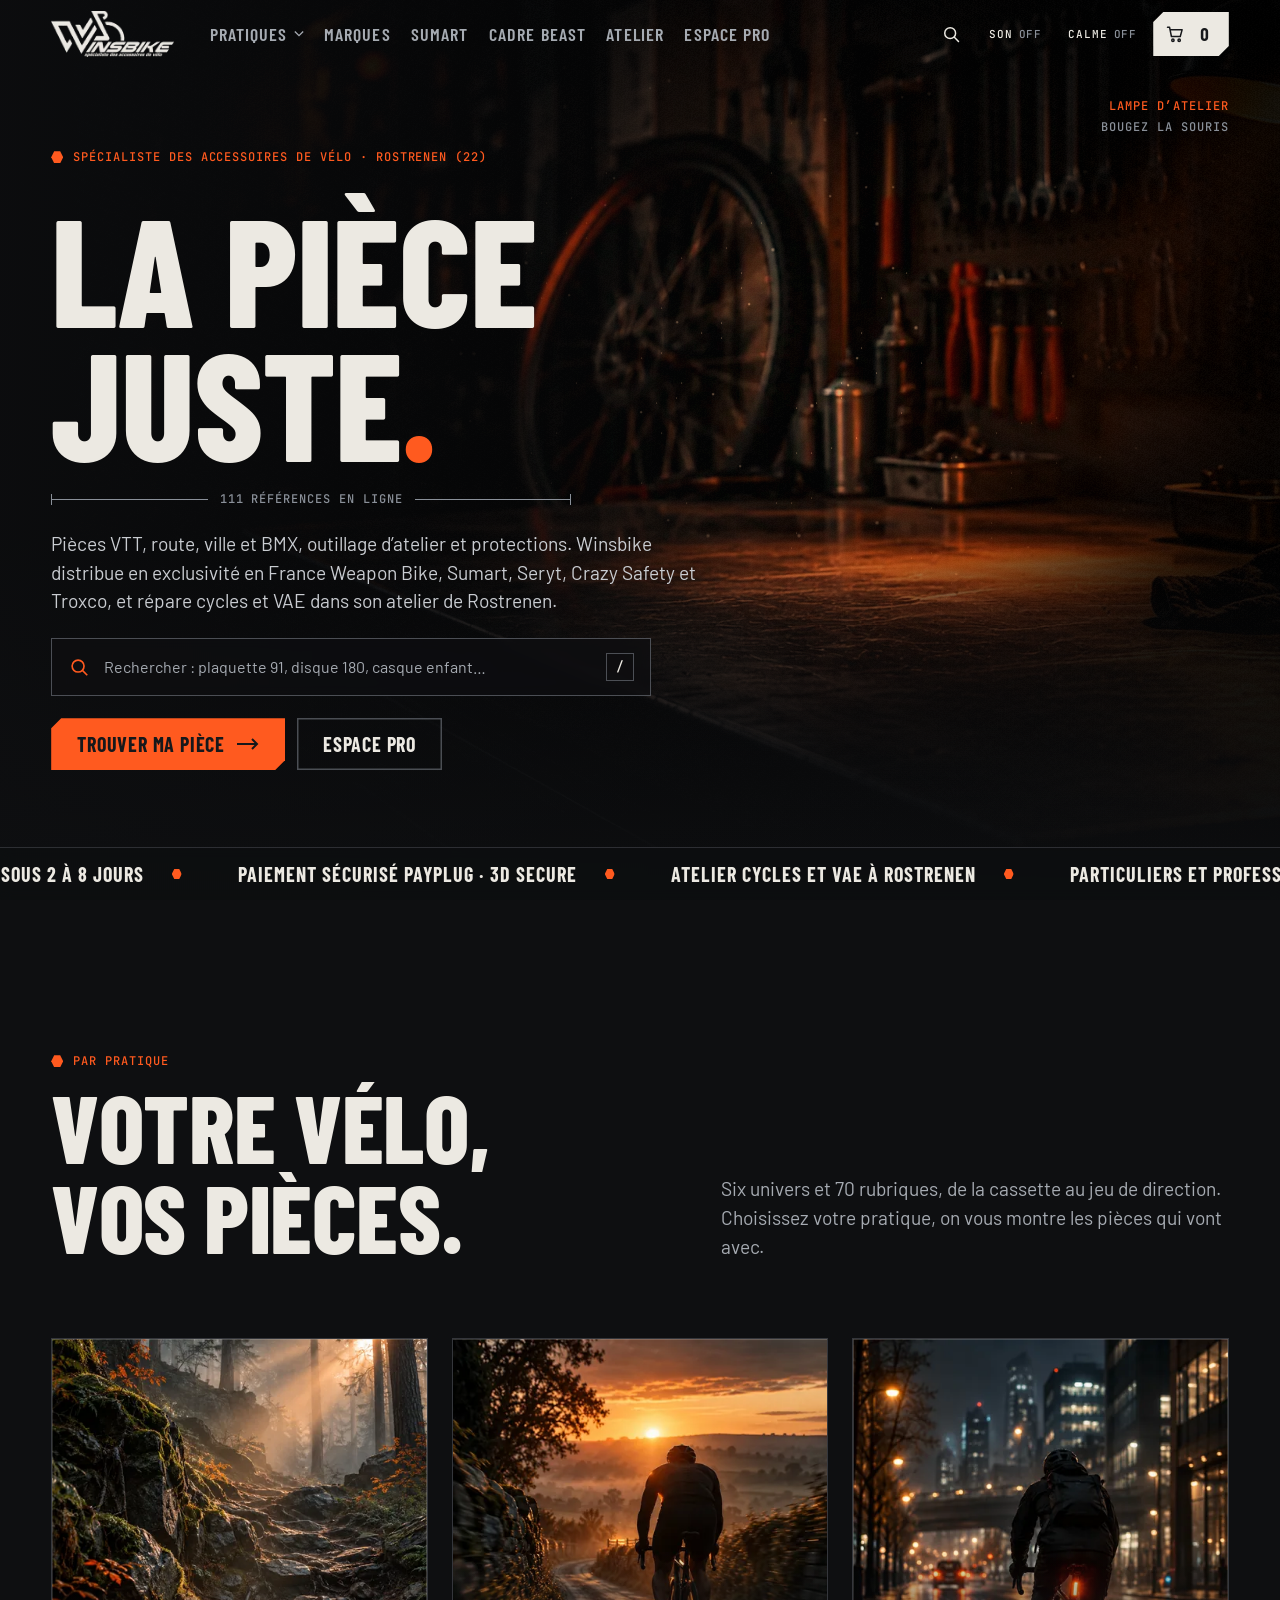
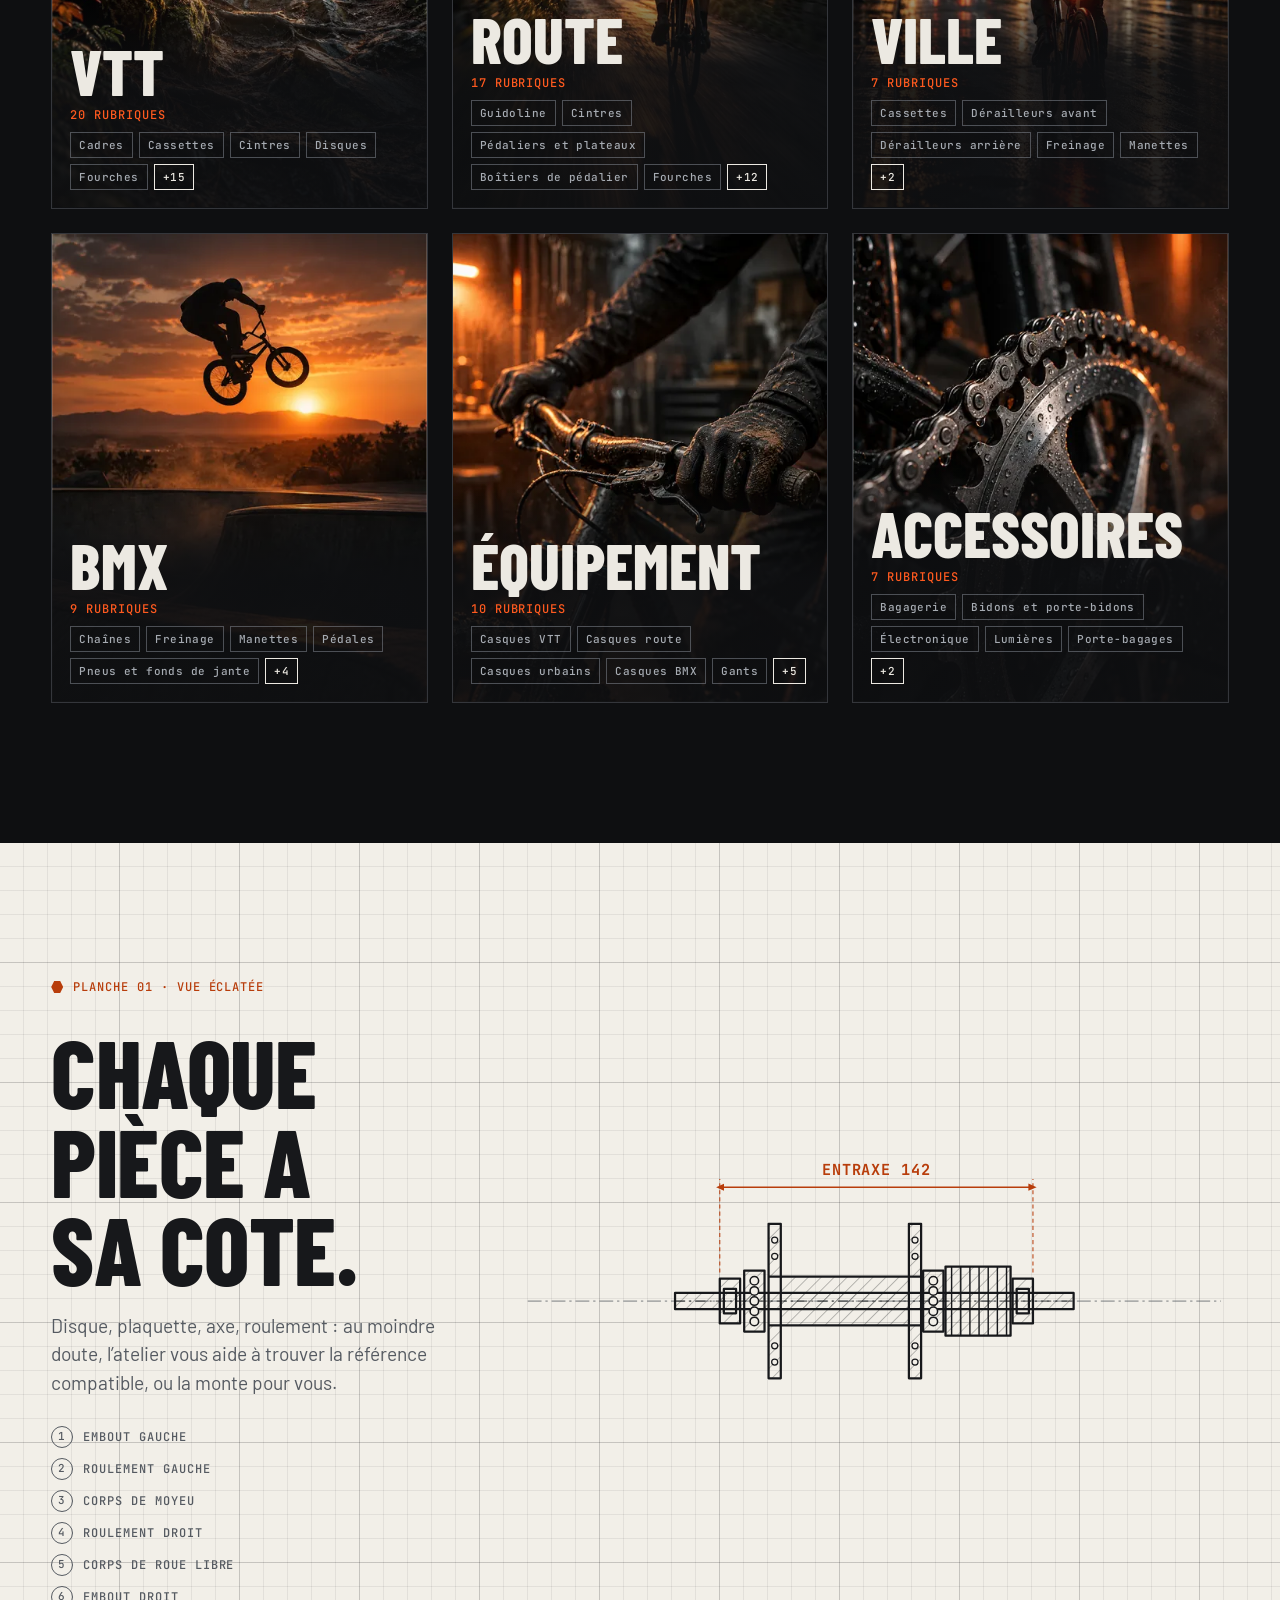
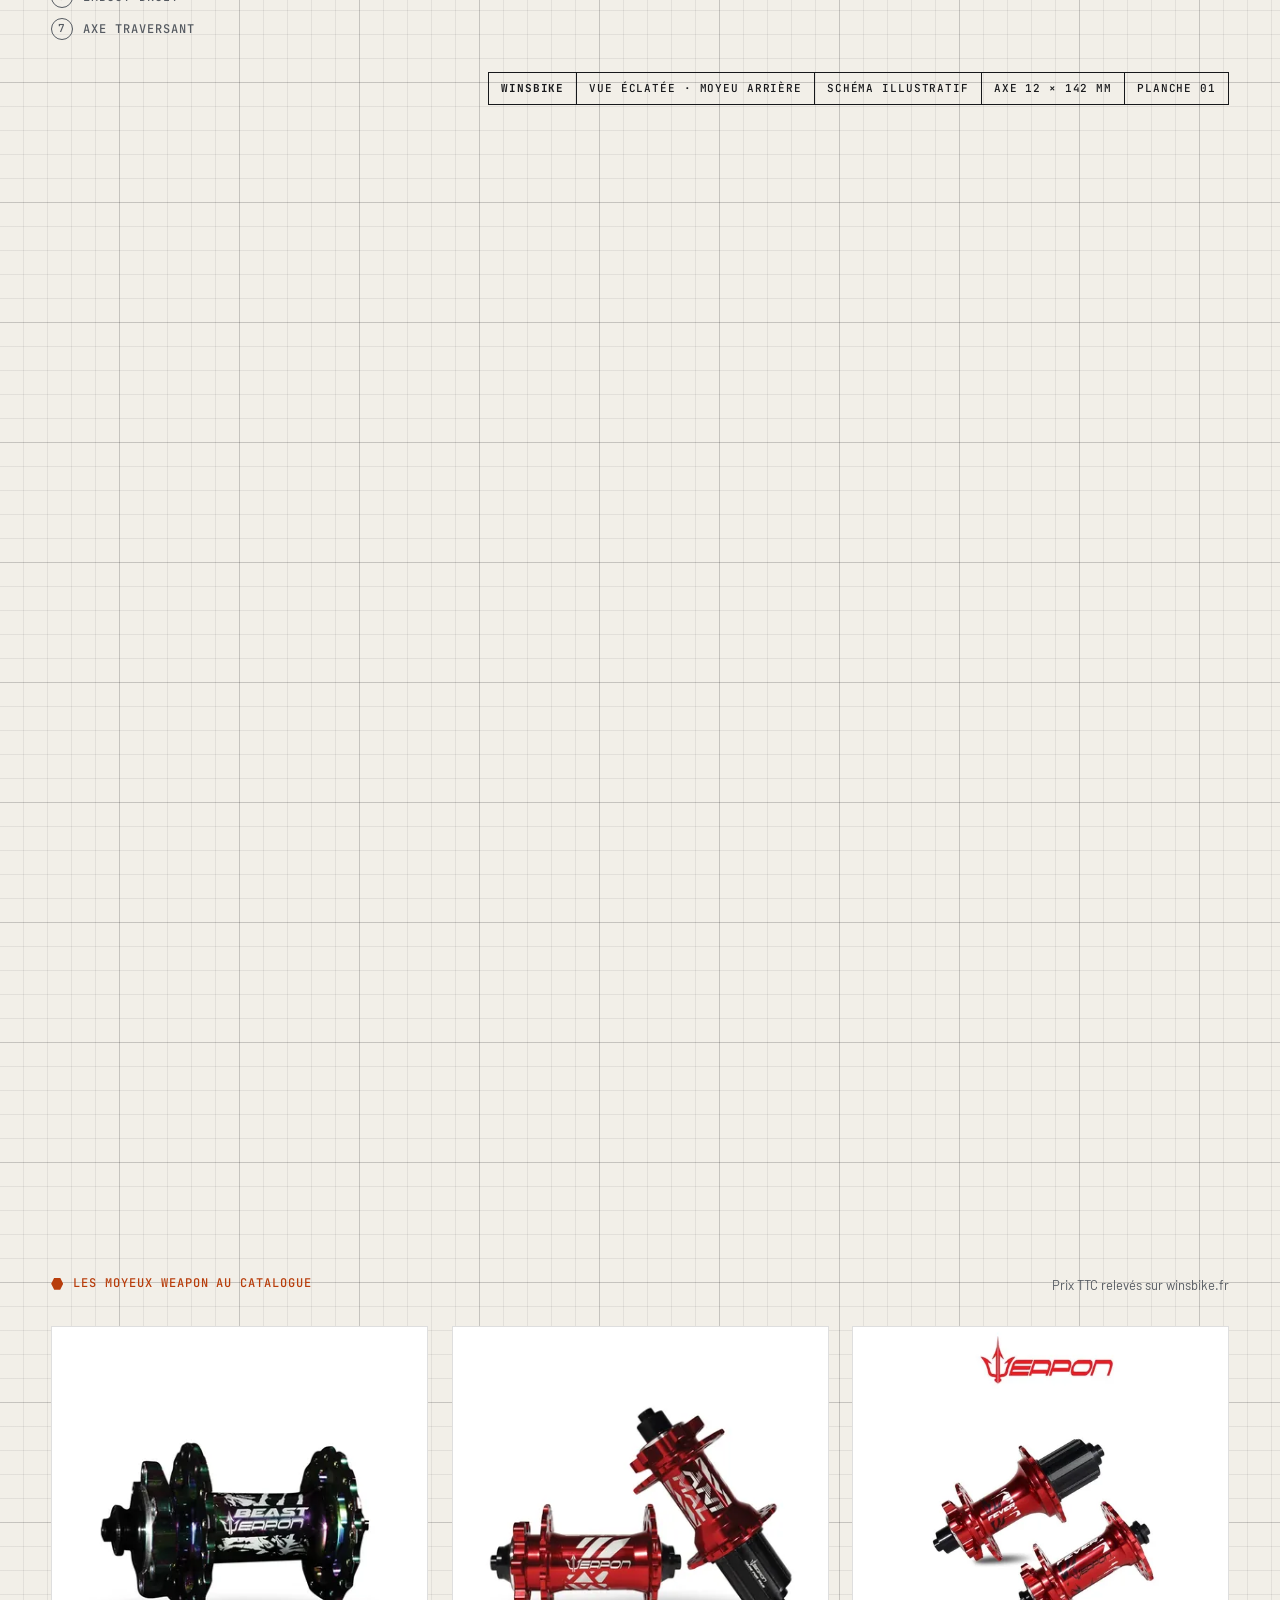
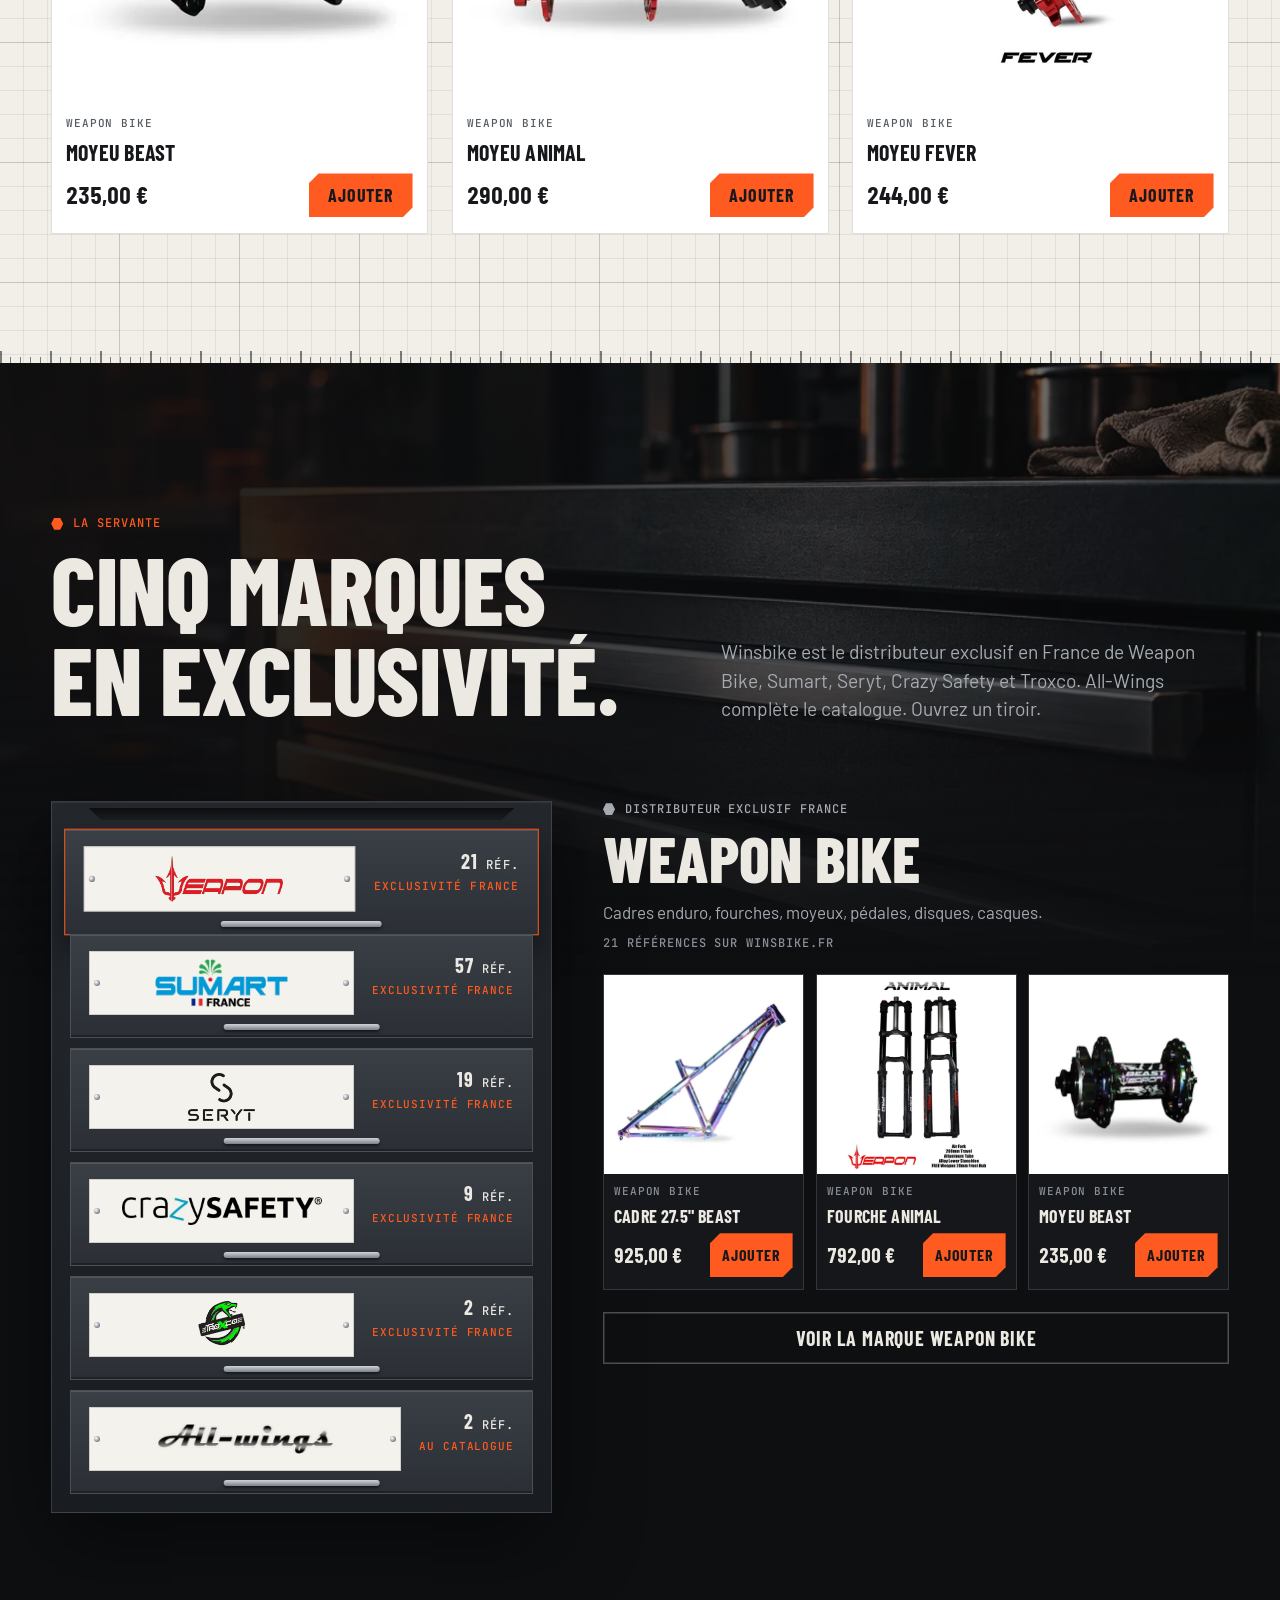
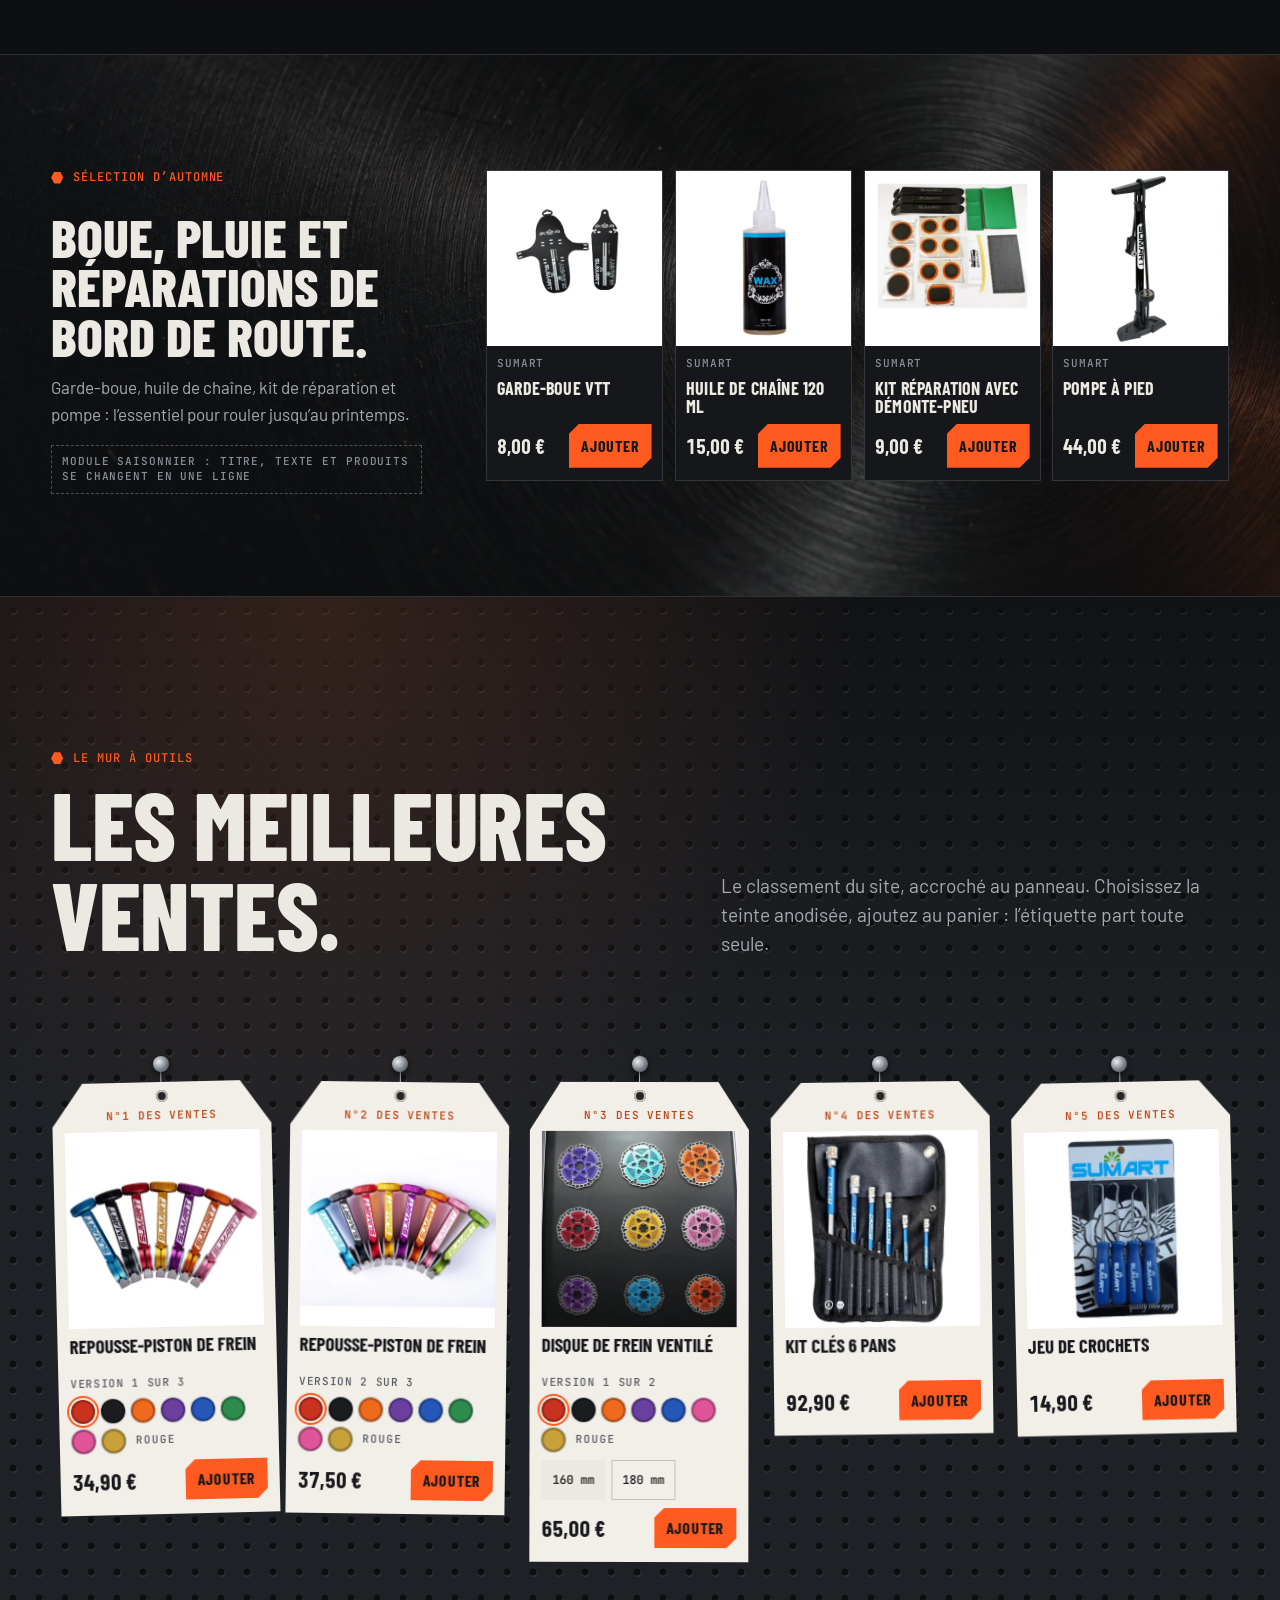
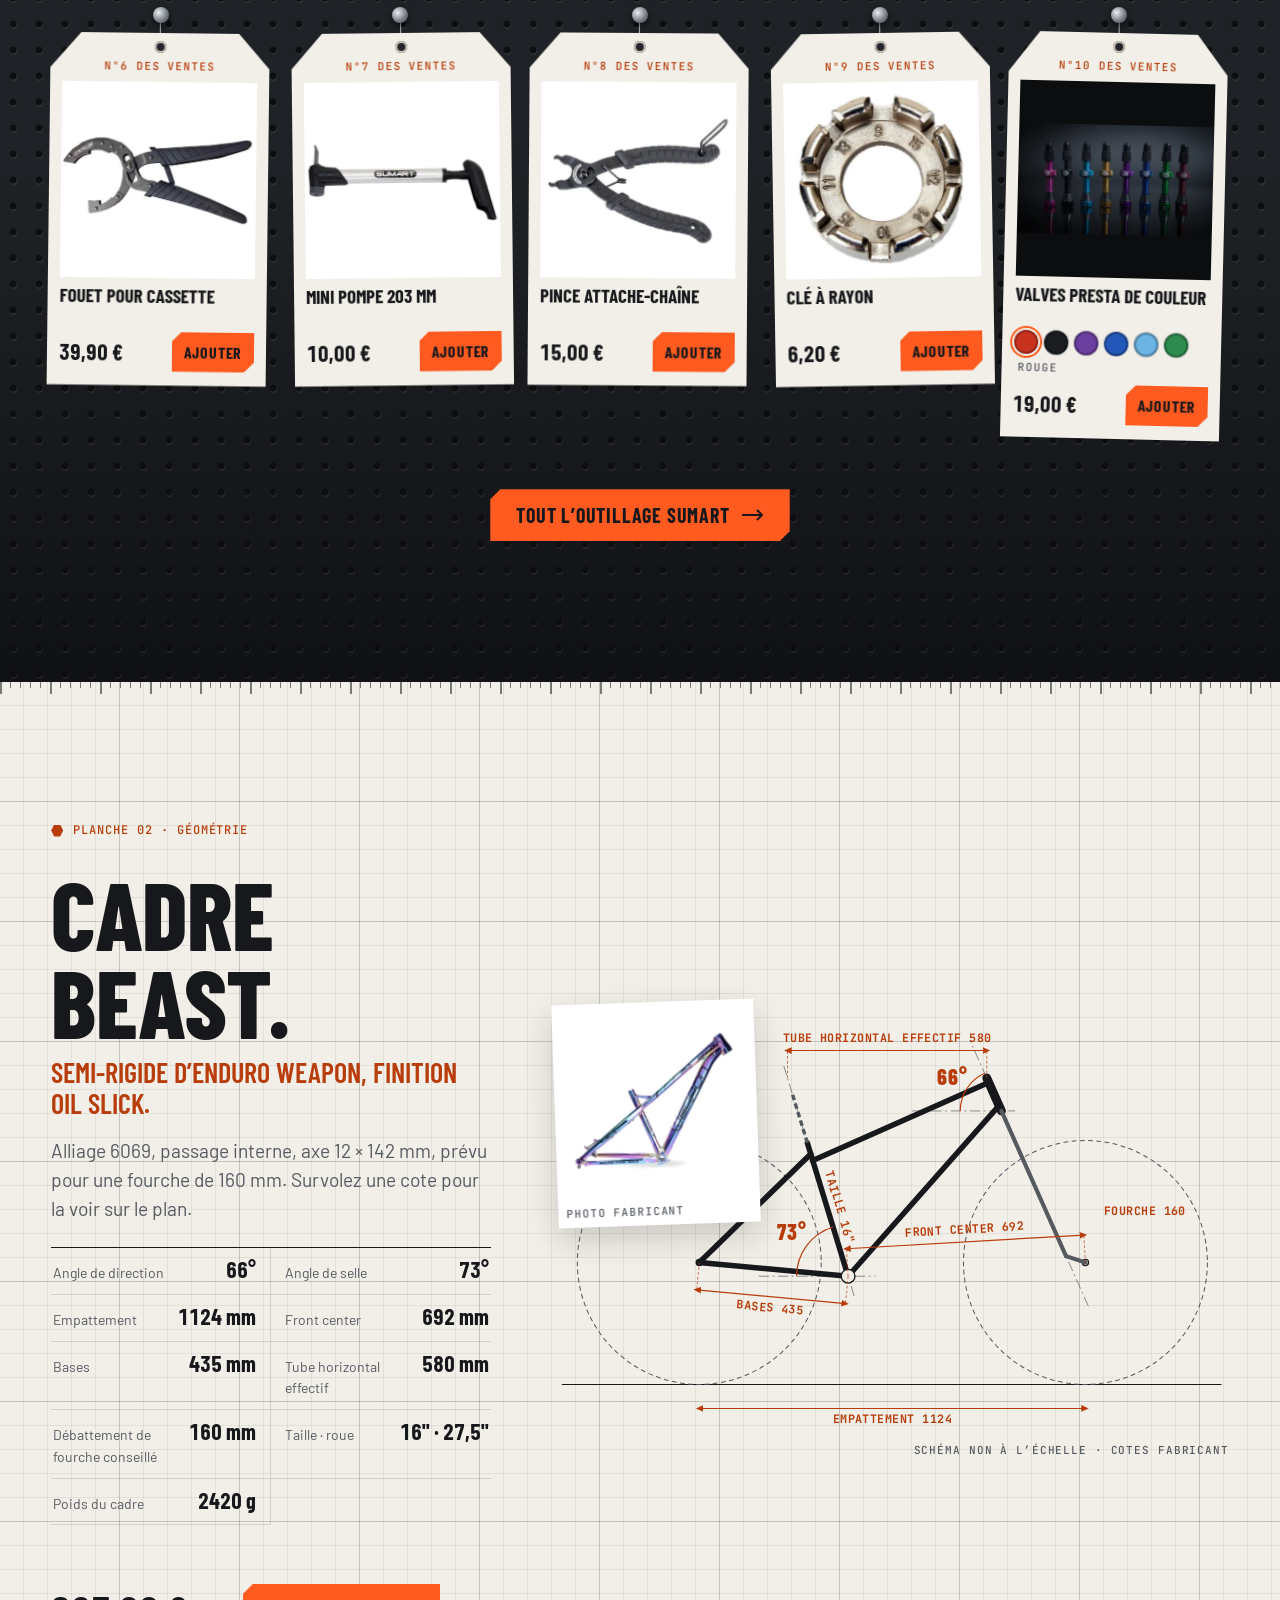
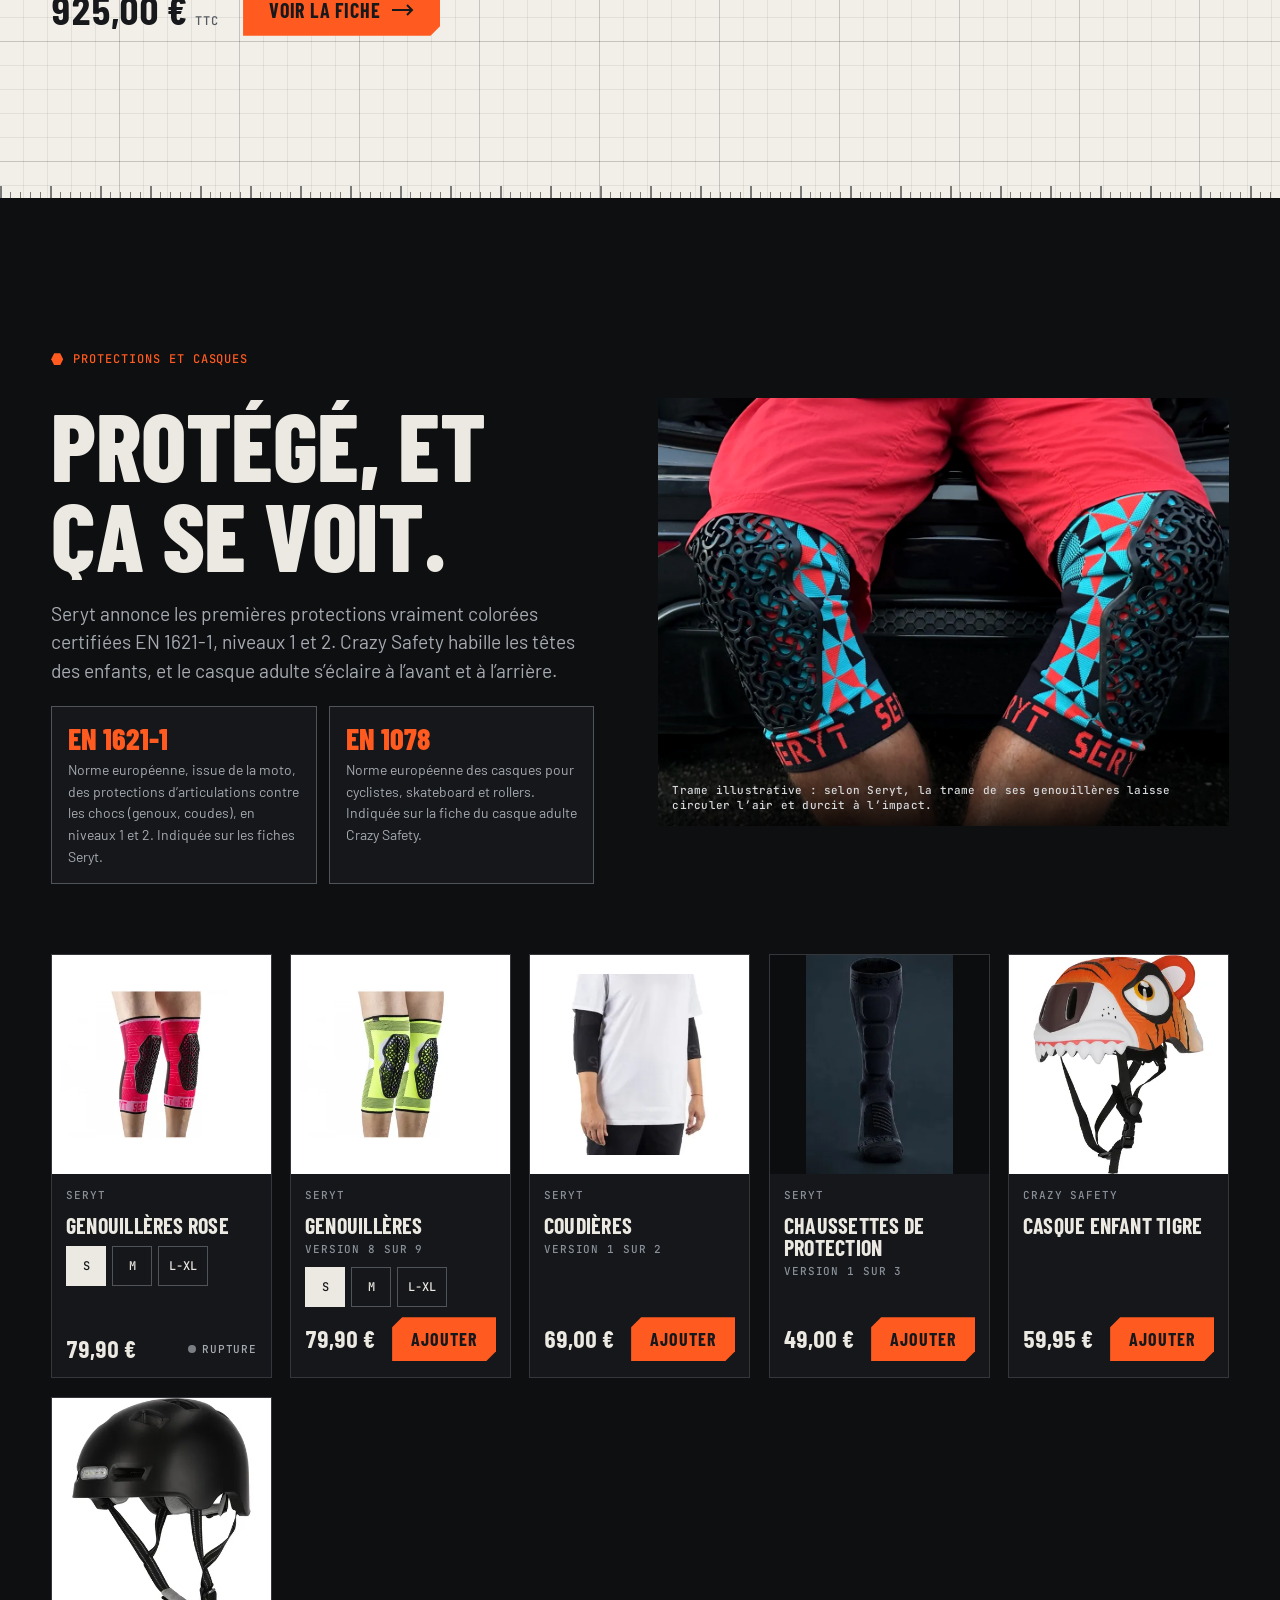
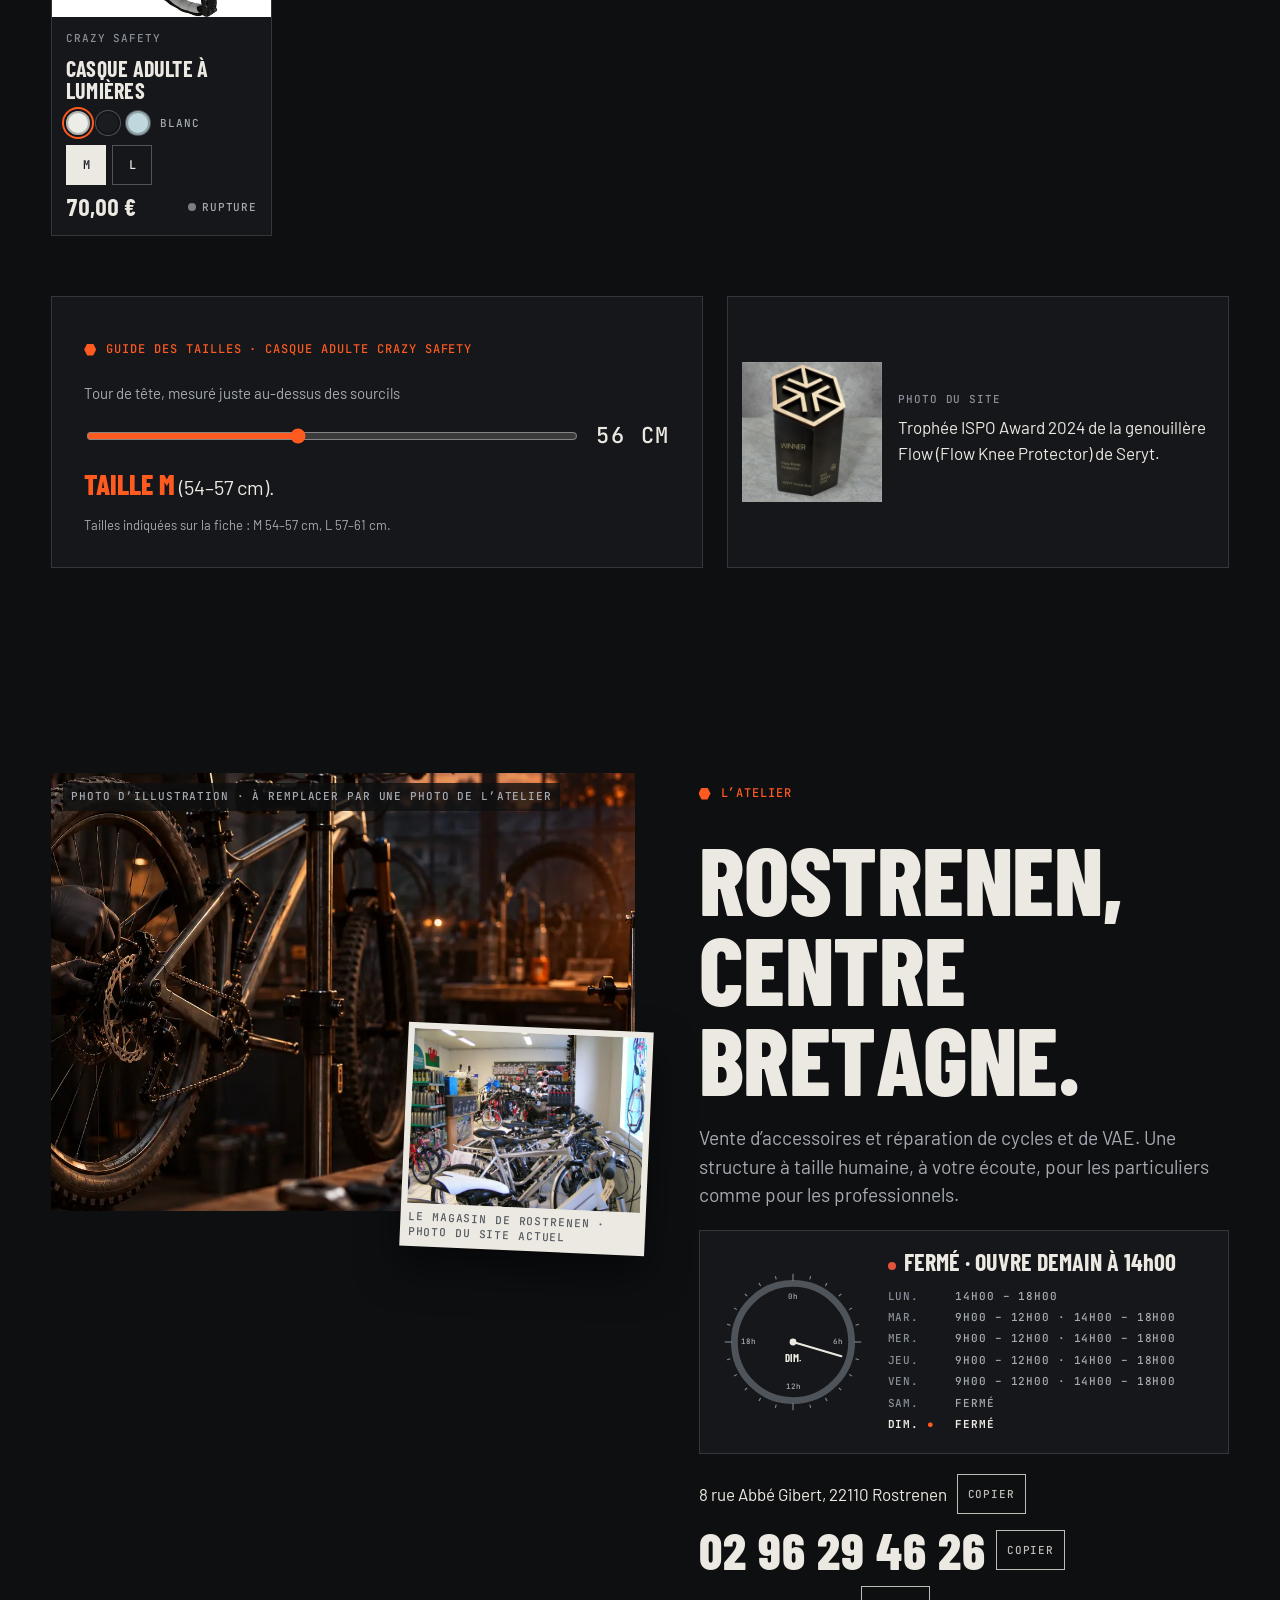
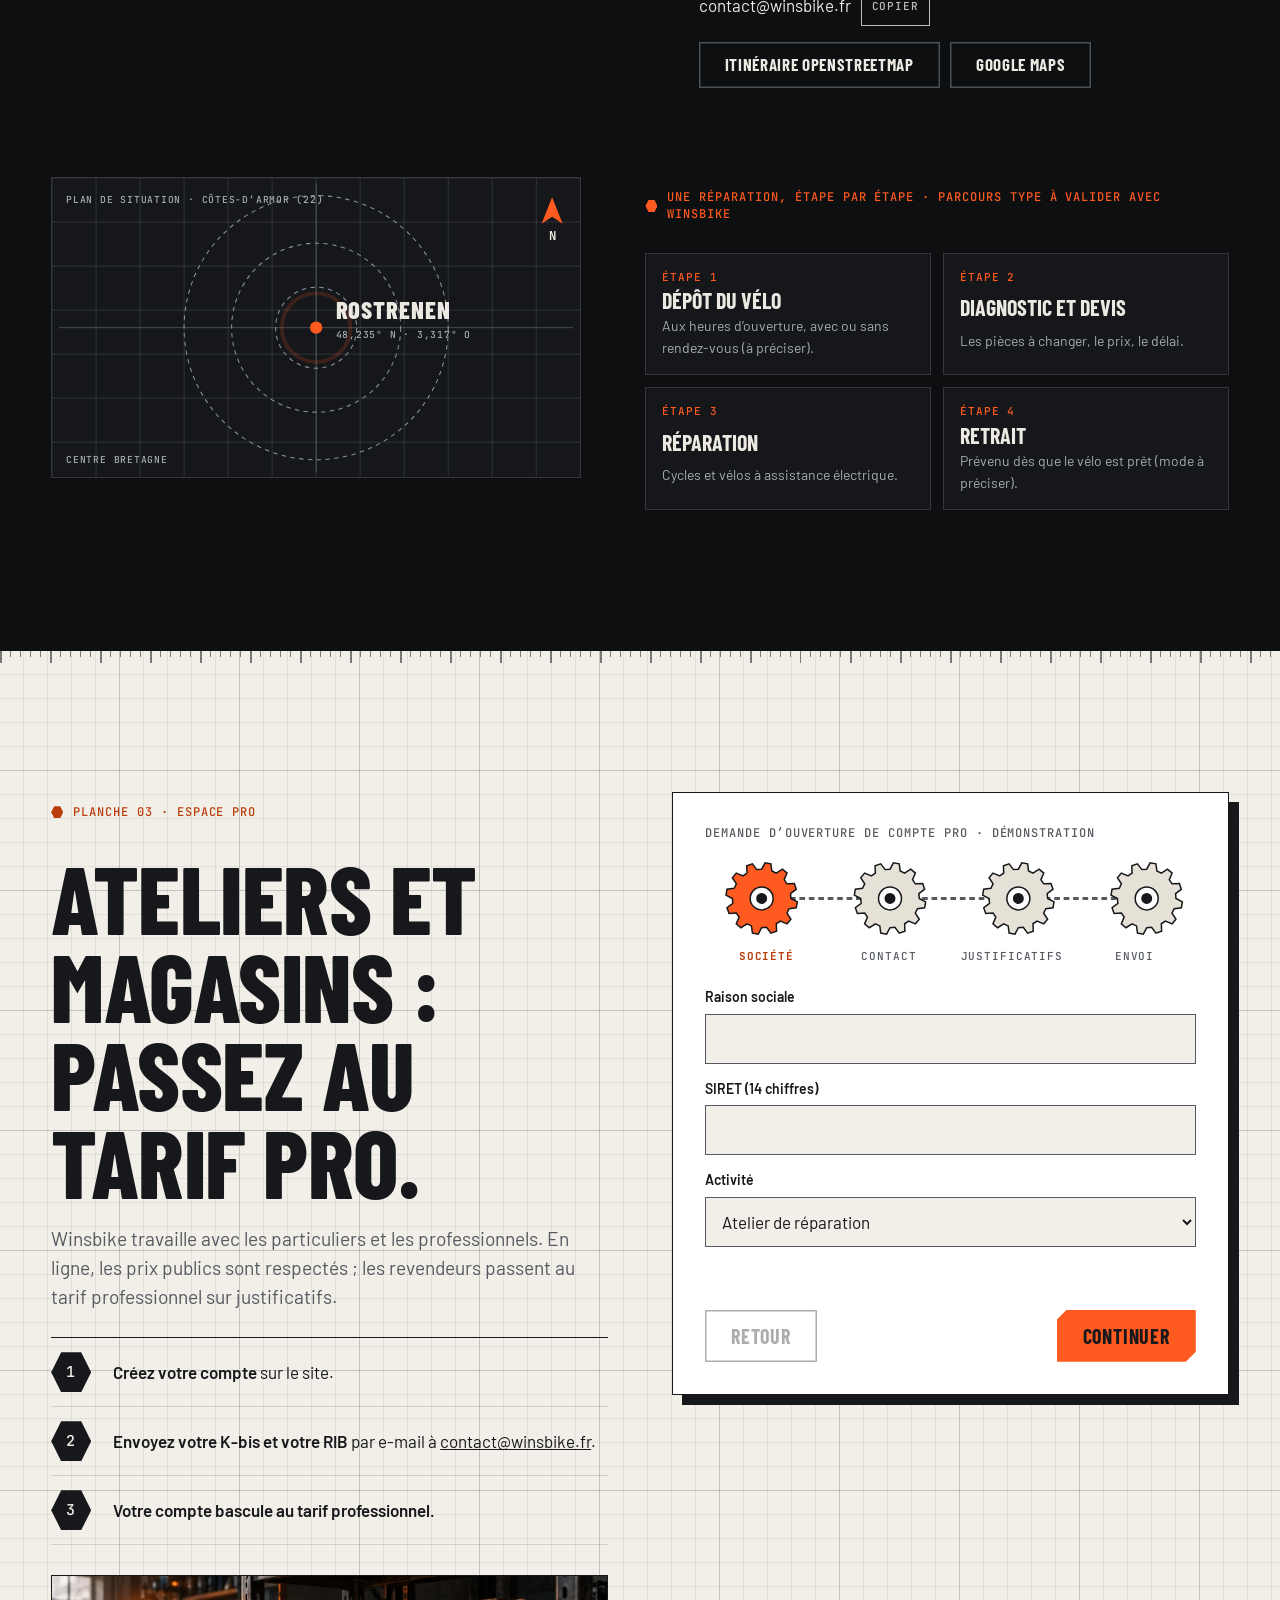
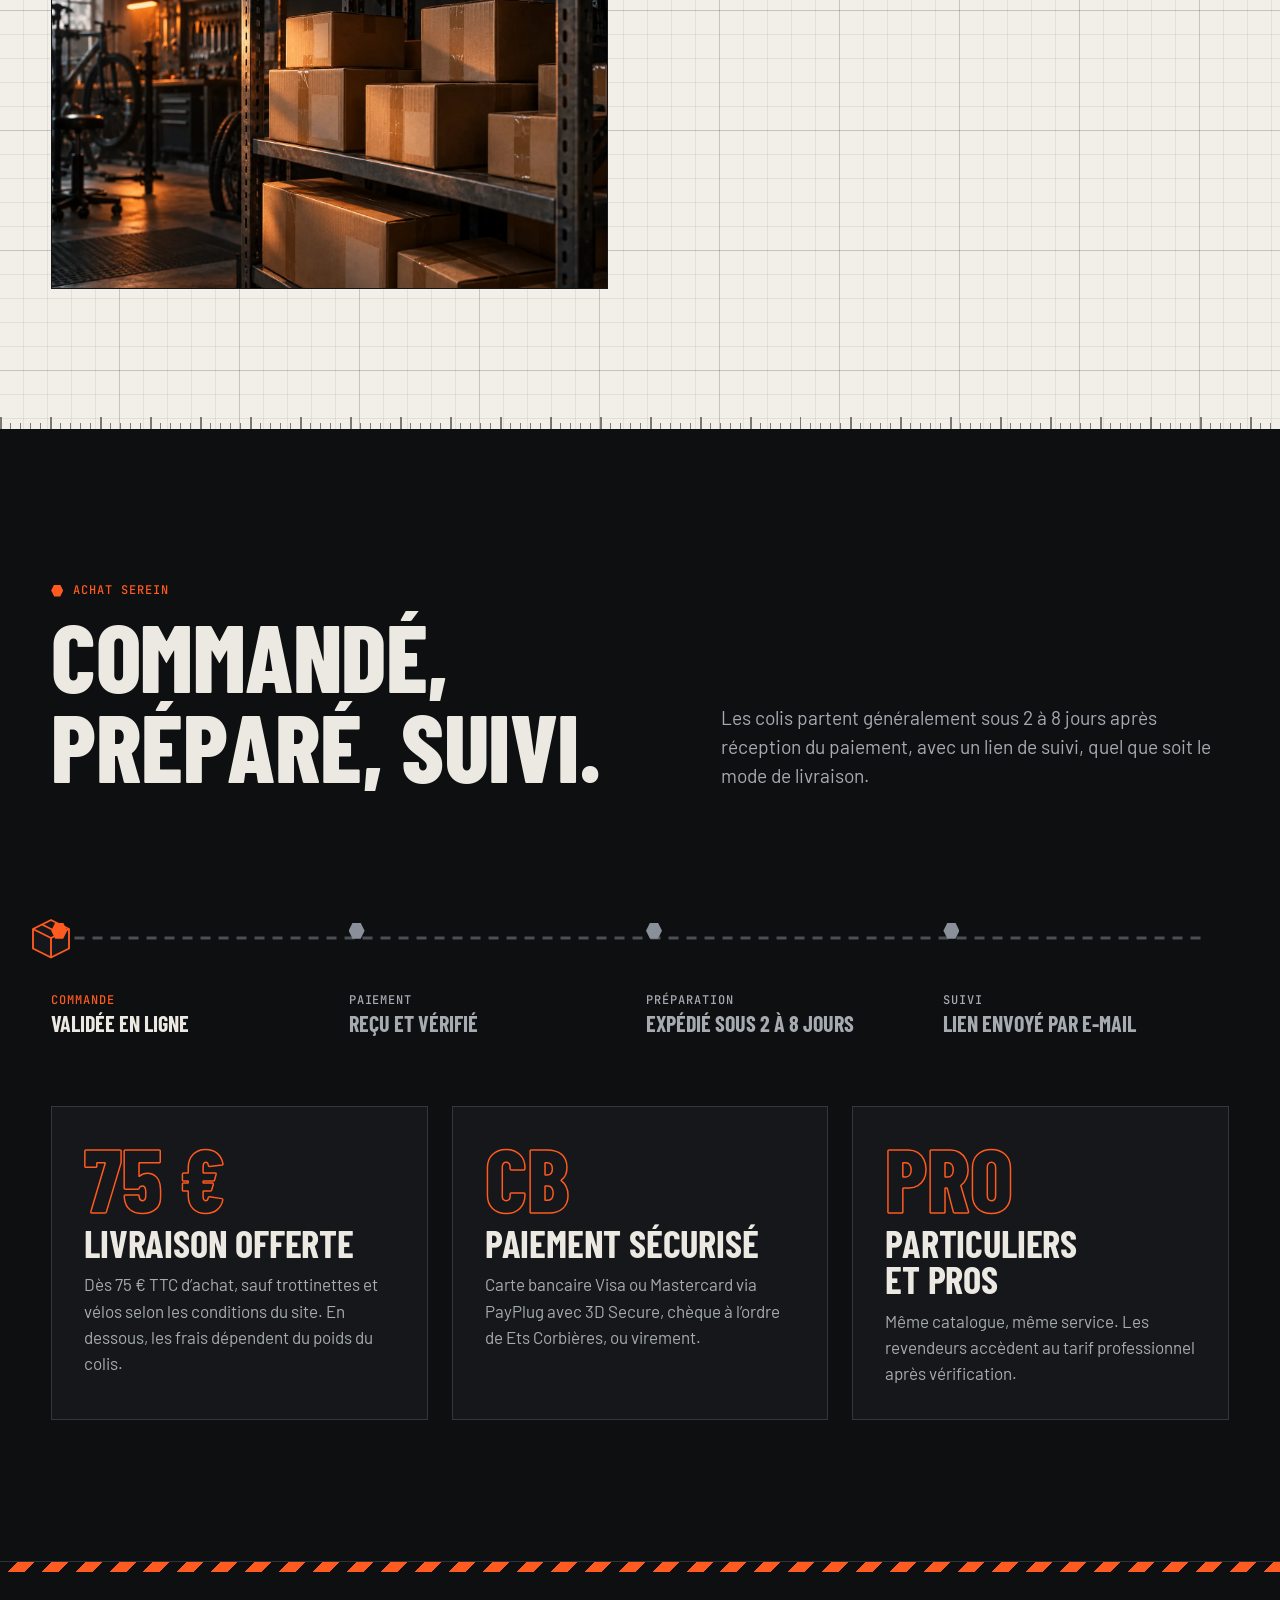
==== commit cbae394f: "Maquette v5 avec audit du 23 octobre" ====
--- a/index.html
+++ b/index.html
@@ -4,7 +4,6 @@
 <meta charset="utf-8">
 <meta name="viewport" content="width=device-width, initial-scale=1, viewport-fit=cover">
 <title>Winsbike · pièces, outillage et protections vélo · Rostrenen</title>
-<meta name="claude:viewport-fit-sides" content="cover">
 <meta name="description" content="Winsbike, distributeur exclusif en France de Weapon Bike, Sumart, Seryt, Crazy Safety et Troxco. Pièces vélo, outillage, protections et atelier à Rostrenen.">
 <meta name="theme-color" content="#0E0F11">
 <link rel="icon" href="data:image/svg+xml,%3Csvg xmlns='http://www.w3.org/2000/svg' viewBox='0 0 32 32'%3E%3Cpath d='M16 2l12 7v14l-12 7-12-7V9z' fill='%23FF5A1F'/%3E%3Cpath d='M16 10l5.2 3v6L16 22l-5.2-3v-6z' fill='%230E0F11'/%3E%3C/svg%3E"><link rel="apple-touch-icon" href="assets/img/site/apple-touch-icon.png">
@@ -36,7 +35,7 @@
       <span class="hd-open mono" data-open-chip></span>
       <button type="button" class="tool" id="btn-search" aria-label="Rechercher" data-cursor="Chercher"><svg viewBox="0 0 24 24" fill="none" stroke="currentColor" stroke-width="1.8" stroke-linecap="round" stroke-linejoin="round" aria-hidden="true"><circle cx="11" cy="11" r="6.5"/><path d="M16 16l5 5"/></svg></button>
       <button type="button" class="tool tog" id="btn-sound" aria-pressed="false" data-cursor="Bruitages">Son <span class="tog-state">off</span></button>
-      <button type="button" class="tool tog" id="btn-calm" aria-pressed="false" data-cursor="Moins d'animations">Calme <span class="tog-state">off</span></button>
+      <button type="button" class="tool tog" id="btn-calm" aria-pressed="false" data-cursor="Moins d’animations">Calme <span class="tog-state">off</span></button>
       <button type="button" class="cart-btn" id="btn-cart" aria-label="Panier, 0 article"><svg viewBox="0 0 24 24" fill="none" stroke="currentColor" stroke-width="1.8" stroke-linecap="round" stroke-linejoin="round" aria-hidden="true"><path d="M3 4h2.5l2.2 11h10.6l2.2-8H7"/><circle cx="9.5" cy="19.5" r="1.4"/><circle cx="17" cy="19.5" r="1.4"/></svg><span class="cart-count">0</span></button>
       <button type="button" class="burger" id="btn-menu" aria-expanded="false" aria-controls="menu">Menu</button>
     </div>
@@ -55,7 +54,7 @@
     <div class="ld-read">
       <svg class="ld-gauge" viewBox="0 0 240 132"><path class="ld-arc" d="M20 120A100 100 0 0 1 220 120"/><path class="ld-arc-on" d="M20 120A100 100 0 0 1 220 120"/><g class="ld-ticks"></g><line class="ld-needle" x1="120" y1="120" x2="120" y2="34" transform="rotate(-90 120 120)"/><circle cx="120" cy="120" r="7" class="ld-pivot"/></svg>
       <p class="mono"><span class="ld-val">0,0</span> <span class="nocaps">N·m</span> · <span class="ld-msg">serrage</span></p>
-      <p class="mono ld-skip">Touchez l'écran ou appuyez sur une touche pour passer</p>
+      <p class="mono ld-skip">Touchez l’écran ou appuyez sur une touche pour passer</p>
     </div>
   </div>
 </div>
@@ -69,18 +68,18 @@
     <p class="mono eyebrow hero-eyebrow">Spécialiste des accessoires de vélo · Rostrenen (22)</p>
     <h1 class="h1 hero-title" id="hero-t"><span class="ht-line">La pièce</span> <span class="ht-line">juste<span class="ht-dot">.</span></span></h1>
     <div class="hero-dim" aria-hidden="true"><i></i><span class="mono">111 références en ligne</span><i></i></div>
-    <p class="lead hero-lead">Pièces VTT, route, ville et BMX, outillage d'atelier et protections. Winsbike distribue en exclusivité en France Weapon Bike, Sumart, Seryt, Crazy Safety et Troxco, et répare cycles et VAE dans son atelier de Rostrenen.</p>
-    <button type="button" class="hero-search" data-open-search><svg viewBox="0 0 24 24" fill="none" stroke="currentColor" stroke-width="1.8" aria-hidden="true"><circle cx="11" cy="11" r="6.5"/><path d="M16 16l5 5"/></svg><span>Rechercher : plaquette 91, disque 180, casque enfant…</span><kbd class="mono" aria-hidden="true">/</kbd></button>
+    <p class="lead hero-lead">Pièces VTT, route, ville et BMX, outillage d’atelier et protections. Winsbike distribue en exclusivité en France Weapon Bike, Sumart, Seryt, Crazy Safety et Troxco, et répare cycles et VAE dans son atelier de Rostrenen.</p>
+    <button type="button" class="hero-search" data-open-search><svg viewBox="0 0 24 24" fill="none" stroke="currentColor" stroke-width="1.8" aria-hidden="true"><circle cx="11" cy="11" r="6.5"/><path d="M16 16l5 5"/></svg><span>Rechercher : plaquette 91, disque 180, casque enfant…</span><kbd class="mono" aria-hidden="true">/</kbd></button>
     <div class="hero-ctas">
       <a class="btn" href="#pratiques" data-magnetic>Trouver ma pièce <svg class="arr" viewBox="0 0 22 12" fill="none" stroke="currentColor" stroke-width="2" aria-hidden="true"><path d="M0 6h20M15 1l5 5-5 5"/></svg></a>
       <a class="btn btn-ghost" href="#pro" data-magnetic>Espace pro</a>
     </div>
   </div>
-  <div class="hero-spec mono" aria-hidden="true"><span>Lampe d'atelier</span><span class="hint-fine">Bougez la souris</span></div>
-  <div class="ticker" role="list" aria-label="Infos d'achat">
+  <div class="hero-spec mono" aria-hidden="true"><span>Lampe d’atelier</span><span class="hint-fine">Bougez la souris</span></div>
+  <div class="ticker" role="list" aria-label="Infos d’achat">
     <div class="ticker-track">
-      <span role="listitem">Livraison offerte dès 75 € TTC</span><span role="listitem">Expédition sous 2 à 8 jours</span><span role="listitem">Paiement sécurisé PayPlug · 3D Secure</span><span role="listitem">Atelier cycles et VAE à Rostrenen</span><span role="listitem">Particuliers et professionnels</span>
-      <span aria-hidden="true">Livraison offerte dès 75 € TTC</span><span aria-hidden="true">Expédition sous 2 à 8 jours</span><span aria-hidden="true">Paiement sécurisé PayPlug · 3D Secure</span><span aria-hidden="true">Atelier cycles et VAE à Rostrenen</span><span aria-hidden="true">Particuliers et professionnels</span>
+      <span role="listitem">Livraison offerte dès 75 € TTC</span><span role="listitem">Expédition sous 2 à 8 jours</span><span role="listitem">Paiement sécurisé PayPlug · 3D Secure</span><span role="listitem">Atelier cycles et VAE à Rostrenen</span><span role="listitem">Particuliers et professionnels</span>
+      <span aria-hidden="true">Livraison offerte dès 75 € TTC</span><span aria-hidden="true">Expédition sous 2 à 8 jours</span><span aria-hidden="true">Paiement sécurisé PayPlug · 3D Secure</span><span aria-hidden="true">Atelier cycles et VAE à Rostrenen</span><span aria-hidden="true">Particuliers et professionnels</span>
     </div>
   </div>
 </section>
@@ -101,12 +100,12 @@
       <div class="ecl-copy">
         <p class="mono eyebrow">Planche 01 · Vue éclatée</p>
         <h2 class="h2" id="ecl-t">Chaque pièce a sa cote.</h2>
-        <p class="lead">Disque, plaquette, axe, roulement : au moindre doute, l'atelier vous aide à trouver la référence compatible, ou la monte pour vous.</p>
+        <p class="lead">Disque, plaquette, axe, roulement : au moindre doute, l’atelier vous aide à trouver la référence compatible, ou la monte pour vous.</p>
         <ol class="ecl-legend mono">
           <li>Embout gauche</li><li>Roulement gauche</li><li>Corps de moyeu</li><li>Roulement droit</li><li>Corps de roue libre</li><li>Embout droit</li><li>Axe traversant</li>
         </ol>
       </div>
-      <div class="ecl-stage"><svg id="hub" viewBox="-460 -230 920 460" role="img" aria-label="Vue éclatée schématique d'un moyeu arrière : sept pièces s'écartent le long de l'axe."></svg></div>
+      <div class="ecl-stage"><svg id="hub" viewBox="-460 -230 920 460" role="img" aria-label="Vue éclatée schématique d’un moyeu arrière : sept pièces s’écartent le long de l’axe."></svg></div>
     </div>
     <div class="wrap"><table class="cartouche mono" aria-label="Cartouche de la planche">
       <tr><td>Winsbike</td><td>Vue éclatée · moyeu arrière</td><td>Schéma illustratif</td><td>Axe 12 × 142 mm</td><td>Planche 01</td></tr>
@@ -139,7 +138,7 @@
       <p class="mono eyebrow" data-season="eyebrow"></p>
       <h2 class="season-title" id="season-t" data-season="title"></h2>
       <p class="season-text" data-season="text"></p>
-      <p class="mono season-note mq-note">Module saisonnier : titre, texte et produits se changent en une ligne</p>
+      <p class="mono season-note mq-note">Module saisonnier : titre, texte et produits se changent en une ligne</p>
     </div>
     <div class="season-cards" data-season-cards></div>
   </div>
@@ -150,10 +149,10 @@
   <div class="wrap mur-in">
     <div class="sec-hd split">
       <div><p class="mono eyebrow">Le mur à outils</p><h2 class="h2" id="mur-t" data-split>Les meilleures ventes.</h2></div>
-      <p class="lead">Le classement du site, accroché au panneau. Choisissez la teinte anodisée, ajoutez au panier : l'étiquette part toute seule.</p>
+      <p class="lead">Le classement du site, accroché au panneau. Choisissez la teinte anodisée, ajoutez au panier : l’étiquette part toute seule.</p>
     </div>
     <div class="mur-board"></div>
-    <div class="mur-ft"><a class="btn" href="/sumart" data-magnetic>Tout l'outillage Sumart <svg class="arr" viewBox="0 0 22 12" fill="none" stroke="currentColor" stroke-width="2" aria-hidden="true"><path d="M0 6h20M15 1l5 5-5 5"/></svg></a></div>
+    <div class="mur-ft"><a class="btn" href="/sumart" data-magnetic>Tout l’outillage Sumart <svg class="arr" viewBox="0 0 22 12" fill="none" stroke="currentColor" stroke-width="2" aria-hidden="true"><path d="M0 6h20M15 1l5 5-5 5"/></svg></a></div>
   </div>
 </section>
 
@@ -162,18 +161,18 @@
     <div class="beast-copy">
       <p class="mono eyebrow">Planche 02 · Géométrie</p>
       <h2 class="h2" id="beast-t">Cadre Beast.</h2>
-      <p class="beast-sub">Semi-rigide d'enduro Weapon, finition oil slick.</p>
+      <p class="beast-sub">Semi-rigide d’enduro Weapon, finition oil slick.</p>
       <p class="lead">Alliage 6069, passage interne, axe 12 × 142 mm, prévu pour une fourche de 160 mm. <span class="hint-fine">Survolez</span><span class="hint-touch">Touchez</span> une cote pour la voir sur le plan.</p>
       <dl class="cotes" id="cotes-home"></dl>
       <div class="beast-buy">
-        <p class="price price-big">925,00 € <span class="mono">TTC</span></p>
+        <p class="price price-big">925,00 € <span class="mono">TTC</span></p>
         <a class="btn" href="/cadre-beast-weapon" data-magnetic>Voir la fiche <svg class="arr" viewBox="0 0 22 12" fill="none" stroke="currentColor" stroke-width="2" aria-hidden="true"><path d="M0 6h20M15 1l5 5-5 5"/></svg></a>
       </div>
     </div>
     <div class="beast-draw">
       <figure class="beast-photo"><div class="beast-photo-in" data-product="67"></div><figcaption class="mono">Photo fabricant</figcaption></figure>
       <svg class="geo" id="geo-home" role="img" aria-label="Schéma de géométrie du cadre Beast avec ses cotes"></svg>
-      <p class="mono geo-note">Schéma non à l'échelle · cotes fabricant</p>
+      <p class="mono geo-note">Schéma non à l’échelle · cotes fabricant</p>
     </div>
   </div>
 </section>
@@ -184,16 +183,16 @@
       <div class="protect-copy">
         <p class="mono eyebrow">Protections et casques</p>
         <h2 class="h2" id="prot-t" data-split>Protégé, et ça se voit.</h2>
-        <p class="lead">Seryt annonce les premières protections vraiment colorées certifiées EN 1621-1, niveaux 1 et 2. Crazy Safety habille les têtes des enfants, et le casque adulte s'éclaire à l'avant et à l'arrière.</p>
+        <p class="lead">Seryt annonce les premières protections vraiment colorées certifiées EN 1621-1, niveaux 1 et 2. Crazy Safety habille les têtes des enfants, et le casque adulte s’éclaire à l’avant et à l’arrière.</p>
         <div class="normes">
-          <div class="norme"><p class="norme-code">EN 1621-1</p><p>Norme européenne, issue de la moto, des protections d'articulations contre les chocs (genoux, coudes), en niveaux 1 et 2. Indiquée sur les fiches Seryt.</p></div>
+          <div class="norme"><p class="norme-code">EN 1621-1</p><p>Norme européenne, issue de la moto, des protections d’articulations contre les chocs (genoux, coudes), en niveaux 1 et 2. Indiquée sur les fiches Seryt.</p></div>
           <div class="norme"><p class="norme-code">EN 1078</p><p>Norme européenne des casques pour cyclistes, skateboard et rollers. Indiquée sur la fiche du casque adulte Crazy Safety.</p></div>
         </div>
       </div>
       <div class="protect-visual">
         <div class="protect-photo" data-scene="seryt/photo-2" data-alt="Genouillères Seryt portées sur un vélo" data-kind="genou"></div>
         <canvas class="hexgrid" aria-hidden="true"></canvas>
-        <p class="mono cap">Trame illustrative : selon Seryt, la trame de ses genouillères laisse circuler l'air et durcit à l'impact.</p>
+        <p class="mono cap">Trame illustrative : selon Seryt, la trame de ses genouillères laisse circuler l’air et durcit à l’impact.</p>
       </div>
     </div>
     <div class="protect-row" data-stagger data-cards="186,193,198,201,174,182"></div>
@@ -203,7 +202,7 @@
         <label for="tete">Tour de tête, mesuré juste au-dessus des sourcils</label>
         <div class="sizer-row"><input type="range" id="tete" min="50" max="64" step="0.5" value="56"><output id="tete-out" class="mono" for="tete">56 cm</output></div>
         <p class="sizer-res" id="sizer-res"></p>
-        <p class="fine">Tailles indiquées sur la fiche : M 54–57 cm, L 57–61 cm.</p>
+        <p class="fine">Tailles indiquées sur la fiche : M 54–57 cm, L 57–61 cm.</p>
       </form>
       <figure class="trophy">
         <div class="trophy-img" data-scene="seryt/photo-1" data-alt="Trophée ISPO Award 2024 de la genouillère Flow de Seryt" data-kind="genou"></div>
@@ -216,17 +215,17 @@
 <section class="sec atelier" id="atelier" aria-labelledby="atelier-t">
   <div class="wrap atelier-grid">
     <div class="atelier-media">
-      <div class="atelier-photo" data-scene="grok/atelier-16x9" data-scene-mobile="grok/atelier-9x16" data-alt="Atelier de réparation de vélos, photo d'illustration" data-kind="vtt"></div>
+      <div class="atelier-photo" data-scene="grok/atelier-16x9" data-scene-mobile="grok/atelier-9x16" data-alt="Atelier de réparation de vélos, photo d’illustration" data-kind="vtt"></div>
       <div class="rideau" aria-hidden="true">
         <i></i><i></i><i></i><i></i><i></i><i></i><i></i><i></i><i></i><i></i><i></i><i></i><i></i><i></i>
       </div>
-      <p class="mono cap">Photo d'illustration · à remplacer par une photo de l'atelier</p>
+      <p class="mono cap">Photo d’illustration · à remplacer par une photo de l’atelier</p>
       <figure class="shop-inset"><div class="shop-inset-img" data-scene="site/magasin" data-alt="Le magasin Winsbike à Rostrenen" data-kind="vtt"></div><figcaption class="mono">Le magasin de Rostrenen · photo du site actuel</figcaption></figure>
     </div>
     <div class="atelier-info">
-      <p class="mono eyebrow">L'atelier</p>
+      <p class="mono eyebrow">L’atelier</p>
       <h2 class="h2" id="atelier-t" data-split>Rostrenen, Centre Bretagne.</h2>
-      <p class="lead">Vente d'accessoires et réparation de cycles et de VAE. Une structure à taille humaine, à votre écoute, pour les particuliers comme pour les professionnels.</p>
+      <p class="lead">Vente d’accessoires et réparation de cycles et de VAE. Une structure à taille humaine, à votre écoute, pour les particuliers comme pour les professionnels.</p>
       <div class="open-card">
         <svg class="dial" id="dial" viewBox="-110 -110 220 220" aria-hidden="true"></svg>
         <div>
@@ -243,21 +242,21 @@
         </div>
       </div>
       <div class="contact-lines">
-        <p class="copyable"><span class="copy-txt">8 rue Abbé Gibert, 22110 Rostrenen</span><button type="button" class="copy-btn" data-copy="8 rue Abbé Gibert, 22110 Rostrenen">Copier</button></p>
-        <p class="copyable big-tel"><a class="copy-txt" href="tel:+33296294626">02 96 29 46 26</a><button type="button" class="copy-btn" data-copy="02 96 29 46 26">Copier</button></p>
-        <p class="copyable"><a class="copy-txt" href="mailto:contact@winsbike.fr">contact@winsbike.fr</a><button type="button" class="copy-btn" data-copy="contact@winsbike.fr">Copier</button></p>
+        <p class="copyable"><span class="copy-txt">8 rue Abbé Gibert, 22110 Rostrenen</span><button type="button" class="copy-btn" data-copy="8 rue Abbé Gibert, 22110 Rostrenen" aria-label="Copier l’adresse">Copier</button></p>
+        <p class="copyable big-tel"><a class="copy-txt" href="tel:+33296294626">02 96 29 46 26</a><button type="button" class="copy-btn" data-copy="02 96 29 46 26" aria-label="Copier le numéro">Copier</button></p>
+        <p class="copyable"><a class="copy-txt" href="mailto:contact@winsbike.fr">contact@winsbike.fr</a><button type="button" class="copy-btn" data-copy="contact@winsbike.fr" aria-label="Copier l’e-mail">Copier</button></p>
         <p class="links-out"><a class="btn btn-ghost" href="https://www.openstreetmap.org/search?query=8%20rue%20Abb%C3%A9%20Gibert%2022110%20Rostrenen" target="_blank" rel="noopener">Itinéraire OpenStreetMap</a><a class="btn btn-ghost" href="https://www.google.com/maps/search/?api=1&amp;query=8%20rue%20Abb%C3%A9%20Gibert%2022110%20Rostrenen" target="_blank" rel="noopener">Google Maps</a></p>
       </div>
     </div>
   </div>
   <div class="wrap atelier-bottom">
     <figure class="locator">
-      <svg id="locator" viewBox="0 0 600 340" role="img" aria-label="Plan de situation : Rostrenen, Côtes-d'Armor, 48,235° nord, 3,317° ouest"></svg>
+      <svg id="locator" viewBox="0 0 600 340" role="img" aria-label="Plan de situation : Rostrenen, Côtes-d’Armor, 48,235° nord, 3,317° ouest"></svg>
     </figure>
     <div class="parcours">
       <p class="mono eyebrow"><span>Une réparation, étape par étape <span class="todo">· parcours type à valider avec Winsbike</span></span></p>
       <ol class="steps">
-        <li><span class="mono">Étape 1</span><strong>Dépôt du vélo</strong><p>Aux heures d'ouverture, avec ou sans rendez-vous (à préciser).</p></li>
+        <li><span class="mono">Étape 1</span><strong>Dépôt du vélo</strong><p>Aux heures d’ouverture, avec ou sans rendez-vous (à préciser).</p></li>
         <li><span class="mono">Étape 2</span><strong>Diagnostic et devis</strong><p>Les pièces à changer, le prix, le délai.</p></li>
         <li><span class="mono">Étape 3</span><strong>Réparation</strong><p>Cycles et vélos à assistance électrique.</p></li>
         <li><span class="mono">Étape 4</span><strong>Retrait</strong><p>Prévenu dès que le vélo est prêt (mode à préciser).</p></li>
@@ -270,41 +269,41 @@
   <div class="wrap pro-grid">
     <div class="pro-copy">
       <p class="mono eyebrow">Planche 03 · Espace pro</p>
-      <h2 class="h2" id="pro-t">Ateliers et magasins : passez au tarif pro.</h2>
-      <p class="lead">Winsbike travaille avec les particuliers et les professionnels. En ligne, les prix publics sont respectés ; les revendeurs passent au tarif professionnel sur justificatifs.</p>
+      <h2 class="h2" id="pro-t">Ateliers et magasins : passez au tarif pro.</h2>
+      <p class="lead">Winsbike travaille avec les particuliers et les professionnels. En ligne, les prix publics sont respectés ; les revendeurs passent au tarif professionnel sur justificatifs.</p>
       <ol class="pro-steps">
         <li><span class="mono">1</span><p><strong>Créez votre compte</strong> sur le site.</p></li>
         <li><span class="mono">2</span><p><strong>Envoyez votre K-bis et votre RIB</strong> par e-mail à <a href="mailto:contact@winsbike.fr">contact@winsbike.fr</a>.</p></li>
         <li><span class="mono">3</span><p><strong>Votre compte bascule au tarif professionnel.</strong></p></li>
       </ol>
-      <div class="pro-img" data-scene="grok/pro-cartons-16x9" data-alt="Cartons d'expédition sur une étagère d'atelier" data-kind="malette"></div>
+      <div class="pro-img" data-scene="grok/pro-cartons-16x9" data-alt="Cartons d’expédition sur une étagère d’atelier" data-kind="malette"></div>
     </div>
     <form class="pro-form" id="proform" novalidate aria-labelledby="proform-t">
-      <p class="mono" id="proform-t">Demande d'ouverture de compte pro · démonstration</p>
+      <p class="mono" id="proform-t">Demande d’ouverture de compte pro · démonstration</p>
       <svg class="gears" id="gears" viewBox="0 0 520 90" aria-hidden="true"></svg>
       <ol class="pf-labels mono" aria-hidden="true"><li>Société</li><li>Contact</li><li>Justificatifs</li><li>Envoi</li></ol>
       <div class="pf-steps">
         <fieldset class="pf-step is-on" data-step="0">
-          <legend class="sr">Étape 1 sur 4 : société</legend>
+          <legend class="sr">Étape 1 sur 4 : société</legend>
           <label for="pf-rs">Raison sociale</label><input id="pf-rs" name="rs" required autocomplete="organization">
           <label for="pf-siret">SIRET (14 chiffres)</label><input id="pf-siret" name="siret" required inputmode="numeric" pattern="[0-9 ]{14,17}">
           <label for="pf-type">Activité</label>
           <select id="pf-type" name="type"><option>Atelier de réparation</option><option>Magasin de cycles</option><option>Club ou association</option><option>Autre</option></select>
         </fieldset>
         <fieldset class="pf-step" data-step="1">
-          <legend class="sr">Étape 2 sur 4 : contact</legend>
+          <legend class="sr">Étape 2 sur 4 : contact</legend>
           <label for="pf-nom">Nom et prénom</label><input id="pf-nom" name="nom" required autocomplete="name">
           <label for="pf-mail">E-mail</label><input id="pf-mail" name="mail" type="email" required autocomplete="email">
           <label for="pf-tel">Téléphone</label><input id="pf-tel" name="tel" type="tel" autocomplete="tel">
         </fieldset>
         <fieldset class="pf-step" data-step="2">
-          <legend class="sr">Étape 3 sur 4 : justificatifs</legend>
+          <legend class="sr">Étape 3 sur 4 : justificatifs</legend>
           <label for="pf-kbis">K-bis (PDF ou image)</label><input id="pf-kbis" name="kbis" type="file" accept=".pdf,image/*" required>
           <label for="pf-rib">RIB (PDF ou image)</label><input id="pf-rib" name="rib" type="file" accept=".pdf,image/*" required>
-          <p class="fine">Les fichiers restent sur votre appareil : rien n'est envoyé dans cette maquette.</p>
+          <p class="fine">Les fichiers restent sur votre appareil : rien n’est envoyé dans cette maquette.</p>
         </fieldset>
         <fieldset class="pf-step" data-step="3">
-          <legend class="sr">Étape 4 sur 4 : récapitulatif</legend>
+          <legend class="sr">Étape 4 sur 4 : récapitulatif</legend>
           <div class="pf-recap"></div>
         </fieldset>
       </div>
@@ -334,8 +333,8 @@
       </ol>
     </div>
     <div class="serein-cols" data-stagger>
-      <div class="serein-col"><p class="serein-big">75 €</p><h3 class="h3">Livraison offerte</h3><p>Dès 75 € TTC d'achat, sauf trottinettes et vélos selon les conditions du site. En dessous, les frais dépendent du poids du colis.</p></div>
-      <div class="serein-col"><p class="serein-big">CB</p><h3 class="h3">Paiement sécurisé</h3><p>Carte bancaire Visa ou Mastercard via PayPlug avec 3D Secure, chèque à l'ordre de Ets Corbières, ou virement.</p></div>
+      <div class="serein-col"><p class="serein-big">75 €</p><h3 class="h3">Livraison offerte</h3><p>Dès 75 € TTC d’achat, sauf trottinettes et vélos selon les conditions du site. En dessous, les frais dépendent du poids du colis.</p></div>
+      <div class="serein-col"><p class="serein-big">CB</p><h3 class="h3">Paiement sécurisé</h3><p>Carte bancaire Visa ou Mastercard via PayPlug avec 3D Secure, chèque à l’ordre de Ets Corbières, ou virement.</p></div>
       <div class="serein-col"><p class="serein-big">PRO</p><h3 class="h3">Particuliers et pros</h3><p>Même catalogue, même service. Les revendeurs accèdent au tarif professionnel après vérification.</p></div>
     </div>
   </div>
@@ -348,8 +347,8 @@
       <div>
         <h3>Winsbike</h3>
         <address>Ets Corbières · Winsbike<br>8 rue Abbé Gibert<br>22110 Rostrenen, France</address>
-        <p class="copyable"><a class="copy-txt" href="tel:+33296294626">02 96 29 46 26</a><button type="button" class="copy-btn" data-copy="02 96 29 46 26">Copier</button></p>
-        <p class="copyable"><a class="copy-txt" href="mailto:contact@winsbike.fr">contact@winsbike.fr</a><button type="button" class="copy-btn" data-copy="contact@winsbike.fr">Copier</button></p>
+        <p class="copyable"><a class="copy-txt" href="tel:+33296294626">02 96 29 46 26</a><button type="button" class="copy-btn" data-copy="02 96 29 46 26" aria-label="Copier le numéro">Copier</button></p>
+        <p class="copyable"><a class="copy-txt" href="mailto:contact@winsbike.fr">contact@winsbike.fr</a><button type="button" class="copy-btn" data-copy="contact@winsbike.fr" aria-label="Copier l’e-mail">Copier</button></p>
         <form class="news" id="newsform"><label class="sr" for="news-mail">Votre e-mail pour recevoir les offres</label><input id="news-mail" type="email" required placeholder="Recevoir les offres spéciales"><button class="btn" type="submit">OK</button></form>
       </div>
       <div>
@@ -358,7 +357,7 @@
       </div>
       <div>
         <h3>Société</h3>
-        <ul><li><a href="/#livraison">Livraison</a></li><li><a href="/#livraison">Paiement sécurisé</a></li><li><a href="/#pro">Revendeurs</a></li><li><a href="/#atelier">Magasin et atelier</a></li><li><a href="#" data-soon="Mentions légales : à reprendre et compléter (forme juridique, capital, RGPD).">Mentions légales</a></li><li><a href="#" data-soon="Conditions générales : page à reprendre du site actuel.">Conditions générales</a></li></ul>
+        <ul><li><a href="/#livraison">Livraison</a></li><li><a href="/#livraison">Paiement sécurisé</a></li><li><a href="/#pro">Revendeurs</a></li><li><a href="/#atelier">Magasin et atelier</a></li><li><a href="#" data-soon="Mentions légales : à reprendre et compléter (forme juridique, capital, RGPD).">Mentions légales</a></li><li><a href="#" data-soon="Conditions générales : page à reprendre du site actuel.">Conditions générales</a></li></ul>
       </div>
       <div>
         <h3>Horaires</h3>
@@ -369,7 +368,7 @@
     </div>
   </div>
   <p class="ft-word" aria-hidden="true">Winsbike</p>
-  <div class="wrap ft-bot mono"><p>Ets Corbières · RCS Saint-Brieuc 405 046 293</p><p>Maquette de démonstration : panier, formulaires et paiement simulés.</p></div>
+  <div class="wrap ft-bot mono"><p>Ets Corbières · RCS Saint-Brieuc 405 046 293</p><p>Maquette de démonstration : panier, formulaires et paiement simulés.</p></div>
 </footer>
 <script src="assets/js/vendor/gsap.min.js"></script>
 <script src="assets/js/vendor/ScrollTrigger.min.js"></script>
--- a/assets/css/site.css
+++ b/assets/css/site.css
@@ -1 +1 @@
-:root{--bg:#0e0f11;--bg-2:#15171a;--bg-3:#1d2024;--line:#8a909942;--line-2:#8a909980;--steel:#8a9099;--fg:#ece9e2;--mut:#a6abb2;--orange:#ff5a1f;--orange-2:#ff7a45;--orange-ink:#b83d0b;--paper:#f2efe8;--paper-2:#e5e1d7;--ink:#17181b;--ink-mut:#555a61;--grid:#17181b12;--grid-2:#17181b24;--ok:#3fb56b;--ko:#e2533a;--f-disp:"Barlow Condensed","Arial Narrow","Roboto Condensed",sans-serif;--f-body:"Barlow","Helvetica Neue",Arial,sans-serif;--f-mono:"JetBrains Mono",ui-monospace,"SF Mono",Menlo,monospace;--gut:max(clamp(16px,4vw,56px),env(safe-area-inset-left,0px));--gut-r:max(clamp(16px,4vw,56px),env(safe-area-inset-right,0px));--hd-h:68px;--ease:cubic-bezier(.2,.8,.2,1);--chamfer:polygon(10px 0,100% 0,100% calc(100% - 10px),calc(100% - 10px)100%,0 100%,0 10px);--buncss-light: ;--buncss-dark:initial;color-scheme:dark}*,*:before,*:after{box-sizing:border-box}html{-webkit-text-size-adjust:100%;scroll-behavior:auto;overflow-anchor:none}html.lenis,html.lenis body{height:auto}.lenis.lenis-smooth{scroll-behavior:auto!important}.lenis.lenis-stopped{overflow:clip}body{background:var(--bg);color:var(--fg);font:400 17px/1.55 var(--f-body);overflow-x:clip;-webkit-font-smoothing:antialiased;margin:0}body:before{content:"";position:fixed;height:env(safe-area-inset-top,0px);z-index:60;background:var(--bg);inset:0 0 auto}body.lock{overflow:hidden}img{display:block;max-width:100%;height:auto}a{color:inherit}button{font:inherit;color:inherit;cursor:pointer;background:0 0;border:0;padding:0}input,select,textarea{font:inherit;color:inherit}:focus-visible{outline:2px solid var(--orange);outline-offset:3px}::selection{background:var(--orange);color:var(--ink)}.sr{position:absolute;overflow:hidden;clip:rect(0 0 0 0);white-space:nowrap;width:1px;height:1px}.skip{position:absolute;z-index:200;background:var(--orange);color:var(--ink);padding:10px 14px;font-weight:600;top:-60px;left:12px}.skip:focus{top:12px}.mono{font:500 12px/1.4 var(--f-mono);letter-spacing:.08em;text-transform:uppercase}.eyebrow{display:inline-flex;color:var(--orange);align-items: center;gap:10px}.eyebrow:before{content:"";clip-path:polygon(25% 0,75% 0,100% 50%,75% 100%,25% 100%,0 50%);background:currentColor;flex:none;width:12px;height:12px}.paper .eyebrow{color:var(--orange-ink)}.h1,.h2,.h3{font-family:var(--f-disp);text-transform:uppercase;letter-spacing:-.005em;text-wrap:balance;margin:0;font-weight:800;line-height:.88}.h1{font-size:clamp(64px,12.5vw,214px)}.h2{font-size:clamp(46px,7.4vw,124px);line-height:.93}.h3{font-size:clamp(28px,3vw,42px);font-weight:700;line-height:.95}.lead{color:var(--mut);max-width:60ch;margin:0;font-size:clamp(18px,1.5vw,21px);line-height:1.5}.paper .lead{color:var(--ink-mut)}.sl{padding-bottom:.02em}.todo{color:var(--orange)}.paper .todo{color:var(--orange-ink)}.fine{color:var(--mut);margin:0;font-size:13px}.paper .fine{color:var(--ink-mut)}.wrap{padding-left:var(--gut);padding-right:var(--gut-r);width:100%;max-width:1480px;margin-inline-start:auto;margin-inline-end:auto}.sec{position:relative;padding-block-start:clamp(80px,11vw,160px);padding-block-end:clamp(80px,11vw,160px)}.sec-hd{display:grid;gap:22px;margin-bottom:clamp(40px,6vw,80px)}.sec-hd.split{grid-template-columns:minmax(0,1.2fr)minmax(0,1fr);align-items: end;gap:28px 60px}.paper{background-color:var(--paper);color:var(--ink);--buncss-light:initial;--buncss-dark: ;color-scheme:light;background-image:linear-gradient(var(--grid-2)1px,transparent 1px),linear-gradient(90deg,var(--grid-2)1px,transparent 1px),linear-gradient(var(--grid)1px,transparent 1px),linear-gradient(90deg,var(--grid)1px,transparent 1px);background-position:-1px -1px;background-size:120px 120px,120px 120px,24px 24px,24px 24px}.hazard{background:repeating-linear-gradient(-45deg,var(--orange)0 12px,var(--bg)12px 24px);height:10px}.btn{display:inline-flex;background:var(--orange);color:var(--ink);font:700 20px/1 var(--f-disp);letter-spacing:.04em;text-transform:uppercase;text-decoration:none;clip-path:var(--chamfer);justify-content:center;align-items: center;gap:12px;min-height:52px;padding:0 26px;transition:background .2s}.btn:hover{background:var(--orange-2)}.btn-ghost{color:var(--fg);box-shadow:inset 0 0 0 1.5px var(--line-2);clip-path:none;background:0 0}.btn-ghost:hover{background:#ffffff0f}.paper .btn-ghost{color:var(--ink);box-shadow:inset 0 0 0 1.5px var(--ink)}.btn-big{width:100%;min-height:60px;font-size:23px}.btn .arr{width:22px;height:12px}.btn-link{display:inline-block;color:inherit;font:500 13px/1.4 var(--f-mono);text-transform:uppercase;letter-spacing:.08em;text-underline-offset:4px;margin-top:14px}.btn-add{background:var(--orange);color:var(--ink);font:700 18px/1 var(--f-disp);text-transform:uppercase;letter-spacing:.05em;clip-path:var(--chamfer);min-width:104px;min-height:44px;padding:0 18px}.btn-add:hover{background:var(--orange-2)}.btn-add-sm{min-width:44px;padding:0;font-size:24px}.linkish{text-align:left;text-decoration:underline;text-underline-offset:3px}.badge-out{display:inline-flex;color:var(--mut);letter-spacing:.08em;align-items: center;gap:6px;padding:0;font-size:11px}.badge-out:before{content:"";background:var(--mut);opacity:.7;border-radius:50%;width:8px;height:8px}.hd{position:fixed;z-index:50;top:env(safe-area-inset-top,0px);transition:transform .45s var(--ease),background .3s,box-shadow .3s;left:0;right:0}.hd.is-solid{backdrop-filter:blur(12px)saturate(1.2);-webkit-backdrop-filter:blur(12px)saturate(1.2);box-shadow:0 1px 0 var(--line);background:#0e0f11db}.hd.is-hidden{transform:translateY(calc(-100% - env(safe-area-inset-top,0px)))}.hd-in{height:var(--hd-h);display:flex;align-items: center;gap:28px}.logo{display:inline-flex;text-decoration:none;font:800 28px/1 var(--f-disp);letter-spacing:.06em;flex:none;align-items: center;gap:10px}.logo img{display:block;transition:transform .4s var(--ease);width:auto;height:46px}.logo:hover img{transform:translateY(-2px)}.hd-nav{display:flex;white-space:nowrap;gap:clamp(14px,1.6vw,24px);margin-left:8px}.hd-nav a{font:600 18px/1 var(--f-disp);text-transform:uppercase;letter-spacing:.06em;text-decoration:none;color:var(--mut);position:relative;padding:8px 0}.hd-nav a:after{content:"";position:absolute;background:var(--orange);transform-origin:right;transition:transform .35s var(--ease);height:2px;bottom:2px;left:0;right:0;transform:scaleX(0)}.hd-nav a:hover{color:var(--fg)}.hd-nav a:hover:after,.hd-nav a[aria-current=page]:after{transform-origin:left;transform:scaleX(1)}.hd-nav a[aria-current=page]{color:var(--fg)}.hd-tools{display:flex;align-items: center;gap:6px;margin-left:auto}.hd-open{white-space:nowrap;display:inline-flex;color:var(--mut);align-items: center;gap:8px;margin-right:6px}[data-open-chip]:before{content:"";display:inline-block;background:var(--steel);vertical-align:1px;border-radius:50%;width:8px;height:8px;margin-right:8px}[data-open-chip].is-open:before{background:var(--ok);box-shadow:0 0 0 4px #3fb56b33}[data-open-chip].is-closed:before{background:var(--ko)}.tool{display:inline-grid;border-radius:2px;place-items: center;min-width:44px;height:44px}.tool:hover{background:#ffffff12}.tool svg{width:20px;height:20px}.tog{font:500 11px/1 var(--f-mono);letter-spacing:.08em;text-transform:uppercase;display:inline-flex;gap:6px;padding:0 10px}.tog .tog-state{color:var(--steel)}.tog[aria-pressed=true] .tog-state{color:var(--orange)}.cart-btn{position:relative;display:inline-flex;background:var(--fg);color:var(--ink);clip-path:var(--chamfer);font:700 18px/1 var(--f-disp);align-items: center;gap:8px;height:44px;padding:0 14px 0 12px}.cart-btn svg{width:20px;height:20px}.cart-count{text-align:center;font-variant-numeric:tabular-nums;min-width:1.2em}.burger{display:none;font:600 18px/1 var(--f-disp);text-transform:uppercase;letter-spacing:.06em;height:44px;padding:0 12px}.cur{position:fixed;z-index:300;pointer-events:none;opacity:0;width:0;height:0;transition:opacity .2s;top:0;left:0}.cur.is-on{opacity:1}.cur svg{position:absolute;overflow:visible;transition:scale .25s var(--ease);width:34px;height:34px;top:-8px;left:-8px}.cur-key{fill:var(--orange);stroke:var(--bg);stroke-width:1.5}.cur.is-hover svg{scale:1.35}.cur.is-text svg{opacity:0}.cur-label{position:absolute;white-space:nowrap;background:var(--orange);color:var(--ink);font:700 11px/1 var(--f-mono);letter-spacing:.08em;text-transform:uppercase;opacity:0;padding:5px 8px;transition:all .2s;top:20px;left:26px;transform:translateY(4px)}.cur.has-label .cur-label{opacity:1;transform:none}html.has-cur,html.has-cur a,html.has-cur button,html.has-cur label,html.has-cur [data-tilt]{cursor:none}html.has-cur input,html.has-cur textarea,html.has-cur select{cursor:auto}.shutter{position:fixed;z-index:120;display:flex;pointer-events:none;visibility:hidden;flex-direction:column;inset:0}.shutter.is-on,.nav-in .shutter{visibility:visible;pointer-events:auto}.slat{display:block;transform-origin:50% 0;background:linear-gradient(#2a2e33,#1a1c20 46%,#0f1012 50%,#23272c 54%,#2a2e33);flex:1;transform:scaleY(0);box-shadow:inset 0 1px #ffffff0f}.nav-in .slat{transform:scaleY(1)}.veil{position:fixed;z-index:70;opacity:0;pointer-events:none;backdrop-filter:blur(2px);-webkit-backdrop-filter:blur(2px);background:#0506079e;transition:opacity .35s;inset:0}.veil.is-on{opacity:1;pointer-events:auto}.x{display:grid;color:inherit;flex:none;place-items: center;width:44px;height:44px;font-size:30px;line-height:1}.drawer{position:fixed;z-index:80;background:var(--bg-2);border-left:1px solid var(--line);display:flex;padding:calc(env(safe-area-inset-top,0px) + 10px)max(20px,env(safe-area-inset-right,0px))calc(env(safe-area-inset-bottom,0px) + 18px)20px;transition:transform .5s var(--ease);visibility:hidden;flex-direction:column;width:min(460px,100%);top:0;bottom:0;right:0;transform:translate(104%)}.drawer.is-open{visibility:visible;transform:none}.drawer-hd{display:flex;justify-content:space-between;align-items: center}.drawer-hd h2{font:800 40px/1 var(--f-disp);text-transform:uppercase;margin:0}.ship{background:var(--bg-3);margin:6px 0 14px;padding:12px 14px}.chain{display:block;width:100%;height:46px}.chain .sprk{fill:none;stroke:var(--steel);stroke-width:2}.chain .sprk rect{fill:var(--steel);stroke:none}.chain-track{fill:none;stroke:var(--line-2);stroke-width:5;stroke-dasharray:6 4}.chain-fill{fill:none;stroke:var(--orange);stroke-width:5}.chain-links{fill:none;stroke:var(--bg-3);stroke-width:7;stroke-dasharray:2 8}.ship-msg{color:var(--mut);margin:8px 0 0;font-size:14px}.ship-msg strong{color:var(--fg)}.drawer-body{overflow-y:auto;overscroll-behavior:contain;flex:1;margin:0 -6px;padding:0 6px}.drawer-ft{border-top:1px solid var(--line);display:grid;gap:10px;padding-top:14px}.drawer-ft .fine{text-align:center}.lines{list-style:none;display:grid;gap:2px;margin:0;padding:0}.line{display:grid;grid-template-columns:72px minmax(0,1fr)auto;border-bottom:1px solid var(--line);align-items: start;gap:14px;padding:12px 0}.line-media .pmedia{aspect-ratio:1}.line-info p{margin:0}.line-info .mono{color:var(--steel);font-size:11px}.line-name{font-weight:600;line-height:1.25}.line-v{color:var(--mut);font-size:11px!important}.line-p{font:700 20px/1 var(--f-disp);font-variant-numeric:tabular-nums;margin:0}.qty{display:inline-flex;border:1px solid var(--line-2);align-items: center;gap:4px;margin-top:8px}.qty button{width:40px;height:40px;font-size:18px}.qty span{text-align:center;font:500 14px var(--f-mono);min-width:22px}.tot{display:grid;gap:6px;margin:0}.tot div{display:flex;justify-content:space-between}.tot dt{color:var(--mut)}.tot dd{font:700 22px/1 var(--f-disp);font-variant-numeric:tabular-nums;margin:0}.empty{text-align:center;display:grid;justify-items:center;gap:12px;padding:40px 10px}.empty p{color:var(--mut);margin:0}.pay h3,.done h3{font:800 30px/1 var(--f-disp);text-transform:uppercase;margin:6px 0 16px}.pay fieldset{display:grid;border:0;gap:8px;margin:0 0 14px;padding:0}.pay legend{color:var(--steel);margin-bottom:8px}.opt{display:grid;grid-template-columns:auto 1fr;background:var(--bg-3);align-items: start;gap:12px;padding:14px}.opt input{accent-color:var(--orange);width:18px;height:18px;margin-top:2px}.opt strong{display:block}.opt span{color:var(--mut);font-size:14px}.opt span strong{color:var(--fg);font-size:16px}.done{text-align:center;padding:30px 6px}.done-bolt{fill:none;stroke:var(--orange);stroke-width:3;width:72px;margin:0 auto 6px}.done p{color:var(--mut)}.modal{position:fixed;z-index:85;display:grid;pointer-events:none;visibility:hidden;place-items: center;padding:16px;inset:0}.modal.is-open{visibility:visible}.modal-in{pointer-events:auto;position:relative;overflow-y:auto;background:var(--bg-2);border:1px solid var(--line);display:grid;grid-template-columns:minmax(0,1fr)minmax(0,1fr);opacity:0;transition:.45s var(--ease);width:min(980px,100%);max-height:calc(100svh - 32px);transform:translateY(30px)scale(.98)}.modal.is-open .modal-in{opacity:1;transform:none}.modal-in>.x{position:absolute;z-index:2;color:var(--fg);background:#0e0f11db;top:6px;right:6px}.quick-media .pmedia{aspect-ratio:1;height:100%}.quick-info{display:grid;align-content: start;gap:14px;padding:clamp(22px,4vw,44px)}.quick-info h2{font:800 clamp(34px,4vw,52px)/.92 var(--f-disp);text-transform:uppercase;margin:0}.quick-info>.mono{color:var(--orange)}.quick-facts{list-style:none;display:grid;color:var(--mut);gap:6px;margin:0;padding:0;font-size:11px}.quick-facts li:before{content:"— ";color:var(--steel)}.search{position:fixed;z-index:85;background:var(--bg-2);border-bottom:1px solid var(--line);transition:transform .5s var(--ease);visibility:hidden;padding:calc(env(safe-area-inset-top,0px) + 20px)0 26px;top:0;left:0;right:0;transform:translateY(-104%)}.search.is-open{visibility:visible;transform:none}.search-in{padding-left:var(--gut);padding-right:var(--gut-r);display:grid;gap:12px;max-width:860px;margin:0 auto}.search-in label{color:var(--steel)}.search-row{display:flex;align-items: center;gap:8px}.search-row input{background:var(--bg);border:1.5px solid var(--line-2);font:700 clamp(22px,3vw,32px)var(--f-disp);text-transform:uppercase;letter-spacing:.02em;flex:1;min-width:0;height:64px;padding:0 16px}.search-row input:focus{border-color:var(--orange);outline:none}.search-res{list-style:none;display:grid;overflow-y:auto;gap:4px;max-height:60svh;margin:0;padding:0}.hint{color:var(--mut);padding:8px 0}.hit{display:grid;grid-template-columns:56px minmax(0,1fr)auto auto;border-bottom:1px solid var(--line);align-items: center;gap:14px;padding:8px 0}.hit-media .pmedia{aspect-ratio:1}.hit-info p{margin:0}.hit-info .mono{color:var(--steel);font-size:11px}.hit .price{font-size:20px}.menu{position:fixed;z-index:75;background:var(--bg);overflow-y:auto;overscroll-behavior:contain;visibility:hidden;clip-path:inset(0 0 100% 0);transition:clip-path .6s var(--ease),visibility 0s .6s;inset:0}.menu.is-open{visibility:visible;clip-path:inset(0 0 0 0);transition:clip-path .6s var(--ease)}.menu-in{padding:calc(env(safe-area-inset-top,0px) + 90px)var(--gut-r)40px var(--gut);display:grid;gap:4px}.menu-meta{color:var(--mut);margin-top:20px;line-height:2}.toasts{position:fixed;z-index:150;left:50%;top:calc(env(safe-area-inset-top,0px) + var(--hd-h) + 12px);display:grid;gap:8px;width:min(440px,100% - 32px);transform:translate(-50%)}.toast{background:var(--fg);color:var(--ink);clip-path:var(--chamfer);padding:14px 18px;font-size:15px;font-weight:600;box-shadow:0 10px 40px #0006}.pmedia{position:relative;aspect-ratio:1;overflow:hidden;color:#3a3e44;background:#f4f3ef;width:100%}.pmedia img{object-fit:contain;width:100%;height:100%}.pmedia.is-real{background:#fff}.pmedia.is-ph{display:grid;background-color:#eceae4;background-image:linear-gradient(#17181b14 1px,#0000 1px),linear-gradient(90deg,#17181b14 1px,#0000 1px);background-size:16px 16px;place-items: center}.pmedia .picto{width:58%;height:58%}.ph-tag{position:absolute;font:500 11px/1 var(--f-mono);letter-spacing:.08em;text-transform:uppercase;opacity:.6;bottom:7px;left:8px}.smedia{position:absolute;overflow:hidden;inset:0}.smedia img{object-fit:cover;width:100%;height:100%}.smedia.is-ph{color:#a6abb25c;display:grid;background:#121417;place-items: center}.ph-scene{position:absolute;background:radial-gradient(60% 70% at 30% 20%,#ff7a4538,#0000 60%),radial-gradient(50% 50% at 80% 90%,#8a909924,#0000 70%),linear-gradient(160deg,#1b1e22,#0c0d0f 70%);inset:0}.ph-scene:after{content:"";position:absolute;mask-image:linear-gradient(#0000,#000 40%,#0000);background-image:radial-gradient(#ffffff0d 1.2px,#0000 1.3px);background-size:18px 18px;inset:0}.ph-big{position:relative;aspect-ratio:1;stroke-width:1.2;width:min(62%,420px);height:auto}.smedia .ph-tag{color:var(--mut);opacity:.8;font-size:11px;bottom:12px;left:12px}.pcard{position:relative;display:flex;background:var(--bg-2);border:1px solid var(--line);transform-style:preserve-3d;will-change:transform;flex-direction:column}.pcard:after{content:"";position:absolute;pointer-events:none;background:radial-gradient(260px circle at var(--gx,50%)var(--gy,0%),#ff7a4524,transparent 60%);opacity:0;transition:opacity .3s;inset:0}.pcard.is-tilt:after{opacity:1}.pcard-rank{position:absolute;z-index:2;background:var(--ink);color:var(--orange);padding:5px 7px;top:10px;left:10px}.pcard-media{display:block;width:100%}.pcard-body{display:flex;flex-direction:column;flex:1;gap:10px;padding:14px 14px 16px}.pcard-brand{color:var(--steel);margin:0;font-size:11px}.pcard-name{font:700 22px/1.02 var(--f-disp);text-transform:uppercase;letter-spacing:.01em;margin:0}.pcard-name a{text-decoration:none}.pcard-name a:hover{color:var(--orange)}.pcard-foot{display:flex;justify-content:space-between;align-items: center;gap:10px;margin-top:auto}.price{font:700 24px/1 var(--f-disp);font-variant-numeric:tabular-nums;white-space:nowrap}.price-big{display:flex;align-items:baseline;gap:8px;font-size:40px}.price-big .mono{color:var(--steel)}.vars{display:flex;flex-wrap:wrap;align-items: center;gap:6px}.sw{background:var(--sw);box-shadow:inset 0 0 0 2px #00000040,0 0 0 1px var(--line-2);position:relative;border-radius:50%;width:24px;height:24px}.sw:before{content:"";position:absolute;inset:-10px}.sw[aria-checked=true]{box-shadow:inset 0 0 0 2px #00000040,0 0 0 2px var(--bg-2),0 0 0 4px var(--orange)}.vars-name{color:var(--mut);margin-left:4px;font-size:11px}.chip-size{border:1px solid var(--line-2);font:500 12px var(--f-mono);min-width:40px;min-height:40px;padding:0 10px}.chip-size[aria-checked=true]{background:var(--fg);color:var(--ink);border-color:var(--fg)}.flyer{position:fixed;z-index:140;pointer-events:none;border-radius:4px;box-shadow:0 20px 50px #00000080}.paper .pcard{border-color:var(--grid-2);color:var(--ink);background:#fff}.paper .pcard-brand{color:var(--ink-mut)}.ft{background:var(--bg);border-top:1px solid var(--line);overflow:hidden}.ft-top{display:grid;grid-template-columns:minmax(0,1.3fr)repeat(3,minmax(0,1fr));gap:40px;padding-block-start:72px;padding-block-end:48px}.ft h3{font:700 15px/1 var(--f-mono);letter-spacing:.1em;text-transform:uppercase;color:var(--steel);margin:0 0 16px}.ft ul{list-style:none;display:grid;gap:8px;margin:0;padding:0}.ft-hours{color:var(--mut);font-size:11px;margin-bottom:16px!important}.ft a{text-decoration:none;color:var(--mut)}.ft a:hover{color:var(--fg)}.ft address{color:var(--mut);font-style:normal;line-height:1.7}.news{display:flex;gap:0;max-width:420px;margin-top:18px}.news input{background:var(--bg-2);border:1.5px solid var(--line-2);border-right:0;flex:1;min-width:0;height:52px;padding:0 14px}.news .btn{clip-path:none;min-height:52px}.ft-word{font:800 clamp(90px,25vw,420px)/.78 var(--f-disp);letter-spacing:-.01em;text-transform:uppercase;color:#0000;-webkit-text-stroke:1.5px #8a909973;user-select:none;white-space:nowrap;text-align:center;margin:0;padding-top:20px}.ft-word span{display:inline-block}.ft-bot{display:flex;padding-block:22px calc(env(safe-area-inset-bottom,0px) + 22px);border-top:1px solid var(--line);color:var(--steel);flex-wrap:wrap;justify-content:space-between;gap:10px 28px}.ft-bot p{margin:0}.copyable{display:inline-flex;align-items: center;gap:10px}.copy-btn{font:500 11px var(--f-mono);letter-spacing:.08em;text-transform:uppercase;opacity:.8;border:1px solid;min-height:40px;padding:0 10px}.copy-btn:hover{opacity:1}@media (max-width:1320px){.hd-open{display:none}}@media (max-width:1100px){.hd-nav,.hd-open{display:none}.burger{display:inline-flex;align-items: center}.ft-top{grid-template-columns:1fr 1fr}}@media (max-width:700px){:root{--hd-h:60px}body{font-size:16px}.tog{display:none}.sec-hd.split,.modal-in{grid-template-columns:1fr}.quick-media .pmedia{height:auto}.ft-top{grid-template-columns:1fr;gap:30px}.logo img{height:36px}.cart-btn{padding:0 10px}.hit{grid-template-columns:48px minmax(0,1fr)auto}.hit .btn-add{display:none}}.calm *,.calm *:before,.calm *:after{animation-duration:.01ms!important;transition-duration:.01ms!important}@media (prefers-reduced-motion:reduce){html:not(.calm-off) .slat{transition:none}}.js .loader{display:grid}.loader{position:fixed;z-index:110;background:var(--bg);display:none;animation:0s 6s forwards ldfail;place-items: center;inset:0}.no-intro .loader,.nav-in .loader,.calm .loader{display:none!important}@keyframes ldfail{to{visibility:hidden;opacity:0;pointer-events:none}}.loader-in{display:grid;justify-items:center;gap:18px}.ld-bolt{overflow:visible;width:min(190px,44vw)}.ld-washer{fill:none;stroke:var(--steel);stroke-width:2}.ld-head path{fill:#2a2e33;stroke:var(--fg);stroke-width:2.5;stroke-linejoin:round}.ld-head .ld-sock{fill:var(--bg);stroke:var(--orange)}.ld-marks line{stroke:var(--steel);stroke-width:1.5}.ld-read{display:grid;justify-items:center;gap:4px}.ld-gauge{overflow:visible;width:min(240px,60vw)}.ld-arc{fill:none;stroke:var(--line-2);stroke-width:6}.ld-arc-on{fill:none;stroke:var(--orange);stroke-width:6}.ld-ticks line{stroke:var(--steel);stroke-width:2}.ld-ticks text{fill:var(--mut);font:500 12px var(--f-mono)}.ld-needle{stroke:var(--fg);stroke-width:3;stroke-linecap:round}.ld-pivot{fill:var(--orange)}.ld-read p{color:var(--mut);font-variant-numeric:tabular-nums;margin:0}.loader.is-click .ld-msg{color:var(--orange)}.hero{position:relative;display:flex;overflow:hidden;isolation:isolate;padding-top:calc(var(--hd-h) + 40px);flex-direction:column;justify-content:flex-end;min-height:clamp(600px,100svh,1000px)}.hero-media{position:absolute;z-index:-1;background:#0b0c0d;inset:0}.hero-gl{position:absolute;display:block;width:100%;height:100%;inset:0}.hero-fallback{position:absolute;opacity:0;background-position:50%;background-size:cover;inset:0}.hero.no-gl .hero-fallback{opacity:1}.hero-fallback.flip{transform:scaleX(-1)}.hero.no-gl .hero-fallback:after{content:"";position:absolute;background:radial-gradient(42vmax circle at var(--mx,62%)var(--my,38%),#ffb4820d,#0b0c0db8 45%,#0b0c0de6 75%);inset:0}.hero:after{content:"";position:absolute;z-index:-1;pointer-events:none;background:linear-gradient(90deg,#0e0f11d1,#0e0f1133 55%,#0000),linear-gradient(#0000 60%,#0e0f11f2);inset:0}.hero-in{position:relative;display:grid;grid-template-columns:minmax(0,1fr);gap:22px;padding-bottom:clamp(36px,6vw,80px)}.hero-title{display:flex;flex-wrap:wrap;column-gap:.22em;max-width:9ch;font-size:min(12.5vw,17svh,214px)}.ht-line{display:inline-block;white-space:nowrap}.ht-dot{color:var(--orange)}.hero-dim{display:flex;color:var(--steel);align-items: center;gap:12px;max-width:520px}.hero-dim i{background:var(--steel);position:relative;transform-origin:center;flex:1;height:1px}.hero-dim i:first-child:before,.hero-dim i:last-child:after{content:"";position:absolute;background:var(--steel);width:1px;height:11px;top:-5px}.hero-dim i:first-child:before{left:0}.hero-dim i:last-child:after{right:0}.hero-lead{color:#c9ccd1}.hero-ctas{display:flex;flex-wrap:wrap;gap:12px}.hero-spec{position:absolute;right:var(--gut-r);top:calc(var(--hd-h) + 30px);display:grid;text-align:right;color:var(--steel);gap:4px}.hero-spec span:first-child{color:var(--orange)}.ticker{position:relative;overflow:hidden;border-top:1px solid var(--line);backdrop-filter:blur(6px);-webkit-backdrop-filter:blur(6px);background:#0e0f11b3}.ticker-track{display:flex;width:max-content}.ticker-track span{font:700 20px/1 var(--f-disp);text-transform:uppercase;letter-spacing:.05em;white-space:nowrap;display:inline-flex;align-items: center;gap:28px;padding:16px 28px}.ticker-track span:after{content:"";background:var(--orange);clip-path:polygon(25% 0,75% 0,100% 50%,75% 100%,25% 100%,0 50%);width:10px;height:10px}.calm .ticker-track{flex-wrap:wrap;width:auto}.calm .ticker-track span[aria-hidden]{display:none}.ecl{position:relative}.ecl-pin{display:flex;flex-direction:column;justify-content:center;min-height:100svh;padding-block-start:clamp(70px,9vw,120px);padding-block-end:30px}.ecl-grid{display:grid;grid-template-columns:minmax(0,.8fr)minmax(0,1.4fr);align-items: center;gap:40px clamp(30px,5vw,80px)}.ecl-copy{display:grid;align-content: start;gap:20px}.ecl-legend{list-style:none;counter-reset:l;display:grid;gap:6px;margin:6px 0 0;padding:0;font-size:12px}.ecl-legend li{counter-increment:l;display:flex;color:var(--ink-mut);align-items: center;gap:10px;transition:color .3s}.ecl-legend li:before{content:counter(l);display:grid;border:1.5px solid;border-radius:50%;place-items: center;width:22px;height:22px;transition:all .3s;font-size:11px}.ecl-legend li.is-on{color:var(--ink)}.ecl-legend li.is-on:before{background:var(--orange);border-color:var(--orange);color:var(--ink)}.ecl-stage{min-width:0}#hub{overflow:visible;width:100%;height:auto}#hub .cl{stroke:var(--ink-mut);stroke-width:1;stroke-dasharray:18 5 3 5;fill:none}#hub .cl2{stroke:var(--ink);stroke-width:.8;stroke-dasharray:10 4 2 4}#hub .body{fill:url(#hatch);stroke:var(--ink);stroke-width:2.2;stroke-linejoin:round;fill-rule:evenodd}#hub .hatch{stroke:#17181b73;stroke-width:1.2}#hub .ball{fill:var(--paper);stroke:var(--ink);stroke-width:1.5}#hub .hole{fill:var(--paper);stroke:var(--ink);stroke-width:1.2}#hub .spl{stroke:var(--ink);stroke-width:1.4}#hub .dl{stroke:var(--orange-ink);stroke-width:1.5;fill:none}#hub .ext{stroke:var(--orange-ink);stroke-width:1;stroke-dasharray:4 3;fill:none}#hub .arh,.geo .arh{fill:var(--orange-ink)}#hub text{font:600 15px var(--f-mono);fill:var(--orange-ink);letter-spacing:.06em}#hub .lead{stroke:var(--ink);stroke-width:1.2;fill:none}#hub .lnum{fill:var(--orange);stroke:var(--ink);stroke-width:1.5}#hub .lnum-t{font:700 15px var(--f-mono);fill:var(--ink)}.cartouche{border-collapse:collapse;color:var(--ink);margin:30px 0 0 auto;font-size:11px}.cartouche td{border:1.5px solid var(--ink);padding:8px 12px}.cartouche td:first-child{font-weight:700}.ecl-hubs{padding-block-start:40px;padding-block-end:clamp(80px,10vw,140px)}.ecl-hubs-hd{display:flex;flex-wrap:wrap;justify-content:space-between;align-items:baseline;gap:10px;margin-bottom:22px}.grid-3{display:grid;grid-template-columns:repeat(3,minmax(0,1fr));gap:clamp(12px,2vw,24px)}.marques{isolation:isolate}.marques-band{position:absolute;z-index:-1;overflow:hidden;pointer-events:none;-webkit-mask-image:linear-gradient(#000 45%,#0000);mask-image:linear-gradient(#000 45%,#0000);height:clamp(360px,48vw,700px);inset:0 0 auto}.marques-band .smedia{inset:-10% 0}.marques-band .smedia img{object-position:72% 50%;opacity:.62}.marques-band .smedia:after{content:"";position:absolute;background:linear-gradient(90deg,#0e0f11f0 0%,#0e0f11b3 42%,#0e0f1140 100%),linear-gradient(#0000 50%,#0e0f11b3);inset:0}.marques-band .smedia.is-ph{display:none}@media (max-width:700px){.marques-band{height:420px}.marques-band .smedia img{object-position:80% 50%;opacity:.5}}.servante{display:grid;grid-template-columns:minmax(0,1fr)minmax(0,1.25fr);align-items: start;gap:clamp(24px,4vw,60px)}.servante-body{display:grid;border:1px solid var(--line);perspective:900px;background:linear-gradient(#24282d,#191c20);gap:10px;padding:18px;box-shadow:inset 0 1px #ffffff0f,0 30px 80px #00000073}.tiroir{position:relative;display:block;text-align:left;width:100%}.tiroir-tray{position:absolute;clip-path:polygon(3% 100%,97% 100%,100% 0,0 0);transition:height .45s var(--ease);background:linear-gradient(#0d0e10,#1b1e22);height:0;top:0;left:4%;right:4%;transform:translateY(-100%)}.tiroir-face{position:relative;display:grid;grid-template-columns:minmax(0,1fr)auto;grid-template-rows:auto auto;transition:transform .45s var(--ease),box-shadow .45s;background:linear-gradient(#3a3f46,#2b2f35);border:1px solid #4a5058;align-items: center;gap:6px 18px;padding:16px 18px 22px;box-shadow:inset 0 1px #ffffff1f,inset 0 -2px #0000004d}.tiroir:hover .tiroir-face{background:linear-gradient(#424850,#30353b)}.tiroir.is-open .tiroir-face{border-color:var(--orange);transform:translateY(10px)scale(1.025);box-shadow:inset 0 1px #ffffff24,0 18px 30px #00000080}.tiroir.is-open .tiroir-tray{height:12px}.tiroir-plate{grid-row:1/3;display:flex;position:relative;background:#f4f2ec;justify-content:center;align-items: center;height:64px;padding:8px 14px;box-shadow:inset 0 0 0 1px #00000026}.tiroir-plate:before,.tiroir-plate:after{content:"";position:absolute;background:radial-gradient(circle at 35% 35%,#fff,#8a9099 60%,#4a4f56);border-radius:50%;width:6px;height:6px;margin-top:-3px;top:50%}.tiroir-plate:before{left:5px}.tiroir-plate:after{right:5px}.tiroir-plate img{object-fit:contain;mix-blend-mode:multiply;width:auto;max-width:100%;max-height:48px}.tiroir-name{font:800 24px var(--f-disp);color:var(--ink);text-transform:uppercase}.tiroir-meta{display:grid;text-align:right;gap:4px}.tiroir-count{color:var(--fg);font-size:12px}.tiroir-count b{font-size:20px;font-family:var(--f-disp)}.tiroir-excl{color:var(--orange);font-size:11px}.tiroir-handle{position:absolute;background:linear-gradient(#cfd3d8,#7b8189);border-radius:3px;width:34%;height:6px;bottom:7px;left:50%;transform:translate(-50%);box-shadow:0 2px 3px #00000080}.servante-side{display:grid;align-content: start;gap:22px;min-height:520px}.side-hd{display:grid;gap:10px}.side-hd .h3{font-size:clamp(44px,5vw,76px);font-weight:800}.side-hd p{color:var(--mut);max-width:52ch;margin:0}.side-count{color:var(--steel)!important}.side-cards{display:grid;grid-template-columns:repeat(3,minmax(0,1fr));gap:12px}.pcard-sm .pcard-name{font-size:18px}.pcard-sm .pcard-body{gap:8px;padding:10px 10px 12px}.pcard-sm .btn-add{min-width:0;padding:0 12px;font-size:16px}.pcard-sm .price{font-size:20px}.prat-grid{display:grid;grid-template-columns:repeat(3,minmax(0,1fr));gap:clamp(12px,2vw,24px)}.prat{position:relative;display:flex;text-decoration:none;background:var(--bg-2);border:1px solid var(--line);transform-style:preserve-3d;overflow:hidden;flex-direction:column}.prat-media{position:relative;aspect-ratio:4/5;overflow:hidden;background:#f4f3ef}.prat-media .smedia,.prat-prod{position:absolute;transition:transform .8s var(--ease);inset:0}.prat-prod .pmedia{aspect-ratio:auto;background:#fff;height:100%}.prat-prod .pmedia img{padding:10%}.prat:hover .prat-media .smedia,.prat:hover .prat-prod{transform:scale(1.06)}.laser{position:absolute;background:var(--orange);opacity:0;pointer-events:none;height:2px;top:0;left:0;right:0;box-shadow:0 0 18px 4px #ff5a1fb3}.prat-body{position:absolute;display:grid;background:linear-gradient(#0000,#0e0f11eb 45%);gap:8px;padding:60px 18px 18px;bottom:0;left:0;right:0}.prat-name{font:800 clamp(48px,5vw,76px)/.85 var(--f-disp);text-transform:uppercase;margin:0}.prat-count{color:var(--orange);margin:0}.prat-subs{list-style:none;display:flex;flex-wrap:wrap;gap:6px;margin:0;padding:0}.prat-subs li{font:500 11px var(--f-mono);letter-spacing:.04em;border:1px solid var(--line-2);color:var(--mut);padding:5px 8px}.prat-subs .more{color:var(--fg);border-color:var(--fg)}.mur{position:relative;overflow:hidden;isolation:isolate;padding-block-start:clamp(80px,11vw,160px);padding-block-end:clamp(80px,11vw,160px)}.mur-bg{position:absolute;z-index:-1;background-color:#23262b;background-image:radial-gradient(circle,#0d0e10 3.2px,#0000 3.8px),radial-gradient(circle at 52% 56%,#ffffff12 3.2px,#0000 3.8px),linear-gradient(#0e0f11d9,#0e0f1133 30% 70%,#0e0f11e6);background-size:26px 26px,26px 26px,100% 100%;inset:0}.mur-bg:after{content:"";position:absolute;background:radial-gradient(70% 60% at 25% 0%,#ff7a4524,#0000 60%);inset:0}.mur-board{display:grid;grid-template-columns:repeat(5,minmax(0,1fr));gap:46px clamp(12px,1.6vw,22px);padding-top:20px}.tag{position:relative;padding-top:26px}.tag-pin{position:absolute;z-index:2;background:radial-gradient(circle at 35% 35%,#e9ecef,#7b8189 55%,#3a3e44);border-radius:50%;width:16px;height:16px;margin-left:-8px;top:0;left:50%;box-shadow:0 3px 6px #0009}.tag-swing{transform-origin:50% -18px;will-change:transform}.tag-cord{position:absolute;background:#b9bec5;width:1.5px;height:30px;margin-left:-.75px;top:-18px;left:50%}.tag-card{position:relative;background:var(--paper);color:var(--ink);display:grid;clip-path:polygon(14% 0,86% 0,100% 10%,100% 100%,0 100%,0 10%);gap:8px;padding:26px 12px 14px;box-shadow:0 20px 40px #00000059}.tag-hole{position:absolute;background:#23262b;border-radius:50%;width:12px;height:12px;margin-left:-6px;top:8px;left:50%;box-shadow:inset 0 0 0 2px #c9c4b8}.tag-rank{color:var(--orange-ink);text-align:center;margin:0;font-size:11px}.tag-media{display:block;width:100%}.tag-media .pmedia{background:#fff}.tag-name{font:700 19px/1 var(--f-disp);text-transform:uppercase;min-height:2em;margin:0}.tag-ref{color:var(--ink-mut);letter-spacing:.06em;margin:-6px 0 0;font-size:11px}.tag-foot{display:flex;flex-wrap:wrap;justify-content:space-between;align-items: center;gap:8px}.tag .price{font-size:22px}.tag .btn-add{min-width:0;min-height:40px;padding:0 12px;font-size:16px}.tag .sw[aria-checked=true]{box-shadow:inset 0 0 0 2px #00000040,0 0 0 2px var(--paper),0 0 0 4px var(--orange)}.tag .vars-name{color:var(--ink-mut)}.mur-ft{display:flex;justify-content:center;margin-top:50px}.beast{padding-block-start:clamp(80px,10vw,150px);padding-block-end:clamp(80px,10vw,150px)}.beast-grid{display:grid;grid-template-columns:minmax(0,.85fr)minmax(0,1.3fr);align-items: center;gap:40px clamp(30px,5vw,80px)}.beast-copy{display:grid;align-content: start;gap:18px}.beast-sub{font:600 clamp(22px,2.2vw,30px)/1.1 var(--f-disp);text-transform:uppercase;color:var(--orange-ink);margin:-6px 0 0}.cotes{display:grid;grid-template-columns:1fr 1fr;border-top:1.5px solid var(--ink);margin:6px 0 0}.cote{display:flex;border-bottom:1px solid var(--grid-2);cursor:default;justify-content:space-between;align-items:baseline;gap:10px;padding:10px 2px;transition:background .2s}.cote:nth-child(odd){border-right:1px solid var(--grid-2);padding-right:14px}.cote:nth-child(2n){padding-left:14px}.cote dt{color:var(--ink-mut);font-size:14px}.cote dd{font:700 22px/1 var(--f-disp);font-variant-numeric:tabular-nums;white-space:nowrap;margin:0}.cote.is-hi{background:#ff5a1f1f}.cote.is-hi dd{color:var(--orange-ink)}.beast-buy{display:flex;flex-wrap:wrap;align-items: center;gap:18px 24px;margin-top:6px}.beast-buy .price-big .mono{color:var(--ink-mut)}.beast-draw{position:relative;min-width:0}.beast-photo{position:absolute;z-index:2;background:#fff;width:min(30%,230px);margin:0;padding:6px 6px 0;top:-20px;left:0;transform:rotate(-2deg);box-shadow:0 12px 30px #17181b2e}.beast-photo .pmedia{background:#fff}.beast-photo figcaption{color:var(--ink-mut);padding:6px 2px;font-size:11px}.geo{display:block;overflow:visible;width:100%;height:auto}.geo .gl{stroke:var(--ink);stroke-width:3}.geo .wh{fill:none;stroke:var(--ink-mut);stroke-width:3;stroke-dasharray:14 10}.geo .hubdot,.geo .bb{fill:var(--paper);stroke:var(--ink);stroke-width:4}.geo .ax{stroke:var(--ink-mut);stroke-width:2;stroke-dasharray:30 10 6 10;fill:none}.geo .tube{stroke:var(--ink);stroke-width:16;stroke-linecap:round;fill:none;transition:stroke .25s}.geo .head{stroke-width:26}.geo .post{stroke:var(--ink-mut);stroke-width:10;stroke-dasharray:16 10;fill:none}.geo .fork{stroke:var(--ink-mut);stroke-width:12;stroke-linecap:round;fill:none}.geo .dl{stroke:var(--orange-ink);stroke-width:3.5;fill:none;transition:stroke-width .2s}.geo .ext{stroke:var(--orange-ink);stroke-width:2;stroke-dasharray:8 6;fill:none}.geo text{font:600 34px var(--f-mono);fill:var(--orange-ink);letter-spacing:.04em}.geo text.big{font:800 64px var(--f-disp)}.geo .dim{transition:opacity .25s}.geo.has-hi .dim:not(.is-hi){opacity:.25}.geo .dim.is-hi .dl{stroke-width:7}.geo .tube.is-hi,.geo .fork.is-hi{stroke:var(--orange)}.geo-note{color:var(--ink-mut);text-align:right;margin:8px 0 0;font-size:11px}.protect-grid{display:grid;grid-template-columns:minmax(0,1fr)minmax(0,1.05fr);align-items: center;gap:40px clamp(30px,5vw,80px);margin-bottom:clamp(40px,6vw,70px)}.protect-copy{display:grid;gap:20px}.normes{display:grid;grid-template-columns:1fr 1fr;gap:12px}.norme{border:1px solid var(--line-2);background:var(--bg-2);padding:16px}.norme-code{font:800 30px/1 var(--f-disp);color:var(--orange);margin:0 0 6px}.norme p:last-child{color:var(--mut);margin:0;font-size:14px}.protect-visual{position:relative;aspect-ratio:4/3;overflow:hidden;touch-action:pan-y;background:#111}.protect-photo{position:absolute;inset:0}.protect-photo .smedia img{filter:saturate(1.05)contrast(1.05)}.hexgrid{position:absolute;mix-blend-mode:screen;inset:0}.protect-visual .cap{position:absolute;color:#d6d8db;text-transform:none;letter-spacing:.02em;background:linear-gradient(#0000,#000c);margin:0;padding:30px 14px 12px;font-size:11px;bottom:0;left:0;right:0}.protect-row{display:grid;grid-template-columns:repeat(auto-fill,minmax(190px,1fr));gap:clamp(10px,1.6vw,18px)}.protect-ft{display:grid;grid-template-columns:minmax(0,1.3fr)minmax(0,1fr);align-items:stretch;gap:24px;margin-top:clamp(30px,5vw,60px)}.sizer{background:var(--bg-2);border:1px solid var(--line);display:grid;align-content: start;gap:12px;padding:clamp(20px,3vw,32px)}.sizer label{color:var(--mut);font-size:15px}.sizer-row{display:flex;align-items: center;gap:16px}.sizer input[type=range]{accent-color:var(--orange);flex:1;min-width:0;height:34px}.sizer output{text-align:right;color:var(--fg);min-width:5ch;font-size:22px}.sizer-res{min-height:1.5em;margin:0;font-size:20px}.sizer-res strong{color:var(--orange);font:800 28px var(--f-disp);text-transform:uppercase}.trophy{display:grid;grid-template-columns:140px minmax(0,1fr);background:var(--bg-2);border:1px solid var(--line);align-items: center;gap:16px;margin:0;padding:14px}.trophy-img{position:relative;aspect-ratio:1;overflow:hidden}.trophy figcaption p{margin:0 0 6px}.trophy figcaption .mono{color:var(--steel);font-size:11px}.atelier-grid{display:grid;grid-template-columns:minmax(0,1.1fr)minmax(0,1fr);align-items: start;gap:40px clamp(30px,5vw,80px)}.atelier-media{position:relative;aspect-ratio:4/3;overflow:hidden}.atelier-photo{position:absolute;inset:0}.rideau{position:absolute;display:flex;z-index:2;pointer-events:none;flex-direction:column;inset:0}.rideau i{background:linear-gradient(#5a5f66,#3b3f45 45%,#24272b 50%,#4a4f56 55%,#5a5f66);border-bottom:1px solid #1a1c1f;flex:1}.atelier-media{overflow:visible;position:sticky;top:calc(var(--hd-h) + 20px)}.atelier-photo{overflow:hidden}.shop-inset{position:absolute;z-index:4;background:var(--fg);width:42%;margin:0;padding:6px 6px 0;bottom:-40px;right:-14px;transform:rotate(2.5deg);box-shadow:0 20px 40px #00000080}.shop-inset-img{position:relative;aspect-ratio:4/3;overflow:hidden}.shop-inset figcaption{color:var(--ink-mut);padding:6px 2px;font-size:11px}.atelier-media .cap{position:absolute;z-index:3;color:var(--mut);background:#0e0f11cc;margin:0;padding:6px 8px;font-size:11px;top:10px;left:12px}.atelier-info{display:grid;gap:20px}.open-card{display:grid;grid-template-columns:150px minmax(0,1fr);background:var(--bg-2);border:1px solid var(--line);align-items: center;gap:20px;padding:18px}.dial{overflow:visible;width:150px;height:150px}.d-ring{fill:none;stroke:var(--line-2);stroke-width:10}.d-open{fill:none;stroke:var(--orange);stroke-width:10}.d-tick{stroke:var(--steel);stroke-width:1.5}.d-num{fill:var(--mut);font:500 11px var(--f-mono)}.d-needle{stroke:var(--fg);stroke-width:3;stroke-linecap:round}.d-pivot{fill:var(--fg)}.d-day{fill:var(--fg);font:700 16px var(--f-disp);text-transform:uppercase}.open-now{font:700 24px/1.1 var(--f-disp);text-transform:uppercase;margin:0 0 10px}.hours{border-collapse:collapse;width:100%;font-size:11px}.hours th{text-align:left;color:var(--steel);padding:3px 12px 3px 0;font-weight:500}.hours td{color:var(--mut);padding:3px 0}.hours tr.is-today th,.hours tr.is-today td{color:var(--fg);font-weight:700}.hours tr.is-today th:after{content:" ●";color:var(--orange)}.contact-lines{display:grid;gap:10px}.contact-lines p{margin:0}.big-tel .copy-txt{font:800 clamp(34px,4vw,52px)/1 var(--f-disp);letter-spacing:.02em}.links-out{display:flex;flex-wrap:wrap;gap:10px;margin-top:6px!important}.links-out .btn{min-height:46px;font-size:17px}.atelier-bottom{display:grid;grid-template-columns:minmax(0,1fr)minmax(0,1.1fr);align-items: start;gap:30px clamp(30px,5vw,80px);margin-top:clamp(50px,7vw,90px)}.locator{background:var(--bg-2);border:1px solid var(--line);margin:0}#locator{display:block;width:100%;height:auto}.lc-grid path{stroke:var(--line);stroke-width:1}.lc-rings circle{fill:none;stroke:var(--steel);stroke-width:1.2;stroke-dasharray:5 5}.lc-cross{stroke:var(--line-2);stroke-width:1}.lc-n path{fill:var(--orange)}.lc-n text{fill:var(--fg);font:700 14px var(--f-mono)}.lc-pin circle{fill:var(--orange)}.lc-pin .lc-pulse{fill:none;stroke:var(--orange);stroke-width:2}.lc-name{fill:var(--fg);font:800 28px var(--f-disp);letter-spacing:.04em}.lc-sub{fill:var(--mut);font:500 11px var(--f-mono);letter-spacing:.08em}.parcours{display:grid;gap:18px}.steps{list-style:none;display:grid;grid-template-columns:1fr 1fr;gap:12px;margin:0;padding:0}.steps li{border:1px solid var(--line);background:var(--bg-2);display:grid;gap:4px;padding:16px}.steps .mono{color:var(--orange);font-size:11px}.steps strong{font:700 22px/1 var(--f-disp);text-transform:uppercase}.steps p{color:var(--mut);margin:0;font-size:14px}.pro-grid{display:grid;grid-template-columns:minmax(0,1fr)minmax(0,1fr);align-items: start;gap:40px clamp(30px,5vw,80px)}.pro-copy{display:grid;gap:20px}.pro-steps{list-style:none;display:grid;border-top:1.5px solid var(--ink);gap:0;margin:6px 0 0;padding:0}.pro-steps li{display:grid;grid-template-columns:52px 1fr;border-bottom:1px solid var(--grid-2);align-items: center;gap:10px;padding:14px 0}.pro-steps .mono{display:grid;background:var(--ink);color:var(--paper);clip-path:polygon(25% 0,75% 0,100% 50%,75% 100%,25% 100%,0 50%);place-items: center;width:40px;height:40px;font-size:15px}.pro-steps p{margin:0}.pro-img{position:relative;aspect-ratio:16/9;overflow:hidden;border:1.5px solid var(--ink);margin-top:10px}.pro-form{border:1.5px solid var(--ink);display:grid;box-shadow:10px 10px 0 var(--ink);background:#fff;gap:14px;padding:clamp(18px,3vw,32px)}.pro-form>.mono:first-child{color:var(--ink-mut);margin:0}.gears{overflow:visible;width:100%;height:auto}.gear path{fill:var(--paper-2);stroke:var(--ink);stroke-width:1.6}.gear circle{fill:#fff;stroke:var(--ink);stroke-width:1.6}.gear .g-axle,.gear.is-done path{fill:var(--ink)}.gear.is-done circle:not(.g-axle){fill:var(--ink-mut)}.gear.is-cur path{fill:var(--orange)}.g-chain{stroke:var(--ink-mut);stroke-width:3;stroke-dasharray:6 4}.pf-labels{list-style:none;display:grid;grid-template-columns:repeat(4,1fr);text-align:center;color:var(--ink-mut);margin:-6px 0 0;padding:0;font-size:11px}.pf-labels .is-cur{color:var(--orange-ink);font-weight:700}.pf-steps{min-height:280px}.pf-step{display:none;border:0;gap:6px;margin:0;padding:0}.pf-step.is-on{display:grid}.pf-step label{margin-top:8px;font-size:14px;font-weight:600}.pf-step input,.pf-step select{border:1.5px solid var(--ink-mut);background:var(--paper);color:var(--ink);border-radius:0;width:100%;min-width:0;height:50px;padding:0 12px}.pf-step input[type=file]{height:auto;padding:12px}.pf-step input:focus,.pf-step select:focus{outline:2px solid var(--orange);outline-offset:0;border-color:var(--ink)}.pf-err{color:#b42318;min-height:1.4em;margin:0;font-weight:600}.pf-nav{display:flex;justify-content:space-between;gap:10px}.pf-nav .btn[disabled]{opacity:.35;pointer-events:none}.pro-form .btn-ghost{color:var(--ink);box-shadow:inset 0 0 0 1.5px var(--ink)}.recap{display:grid;grid-template-columns:1fr 1fr;gap:10px 16px;margin:0}.recap dt{color:var(--ink-mut);font-size:11px}.recap dd{overflow-wrap:anywhere;margin:2px 0 0;font-weight:600}.pf-done{display:grid;gap:10px;padding:30px 0}.pf-done p{margin:0}.pf-done .h3{color:var(--orange-ink)}.track{position:relative;margin-bottom:clamp(40px,6vw,70px);padding-top:70px}.track>svg:first-child{position:absolute;width:100%;height:120px;top:10px;left:0;right:0}.track-line{stroke:var(--line-2);stroke-width:3;stroke-dasharray:10 8;fill:none;vector-effect:non-scaling-stroke}.track-on{stroke:var(--orange);stroke-width:3;fill:none;vector-effect:non-scaling-stroke}.track.is-done .track-on{stroke-dashoffset:0}.parcel{position:absolute;fill:var(--bg-2);stroke:var(--orange);stroke-width:2.5;stroke-linejoin:round;width:48px;height:48px;margin-left:-24px;top:46px;left:0}.track.is-done .parcel{left:100%}.track-stops{list-style:none;display:grid;grid-template-columns:repeat(4,1fr);gap:12px;margin:0;padding:50px 0 0}.track-stops li{display:grid;color:var(--mut);gap:4px;transition:color .3s}.track-stops li:before{content:"";background:var(--steel);clip-path:polygon(25% 0,75% 0,100% 50%,75% 100%,25% 100%,0 50%);width:16px;height:16px;margin-top:-65px;margin-bottom:40px;transition:all .3s}.track-stops li:nth-child(2){text-align:left}.track-stops strong{font:700 22px/1.05 var(--f-disp);text-transform:uppercase}.track-stops li.is-on,.track.is-done .track-stops li{color:var(--fg)}.track-stops li.is-on:before,.track.is-done .track-stops li:before{background:var(--orange)}.track-stops li.is-on .mono{color:var(--orange)}.serein-cols{display:grid;grid-template-columns:repeat(3,minmax(0,1fr));gap:clamp(12px,2vw,24px)}.serein-col{border:1px solid var(--line);background:var(--bg-2);display:grid;align-content: start;gap:10px;padding:clamp(20px,3vw,32px)}.serein-col p{color:var(--mut);margin:0}.serein-big{-webkit-text-stroke:1.5px var(--orange);font:800 clamp(64px,7vw,110px)/.85 var(--f-disp)!important;color:#0000!important}@media (max-width:1100px){.mur-board{grid-template-columns:repeat(3,minmax(0,1fr))}.servante{grid-template-columns:1fr}.atelier-media{position:relative;top:auto}.shop-inset{right:10px}.servante-side{min-height:0}.ecl-grid,.beast-grid,.protect-grid,.atelier-grid,.pro-grid,.atelier-bottom{grid-template-columns:1fr}.ecl-pin{min-height:0}.beast-photo{width:min(30%,200px)}}@media (max-width:700px){.hero{min-height:clamp(560px,92svh,820px)}.hero-spec{display:none}.hero-title{font-size:clamp(64px,21vw,120px)}.ticker-track span{gap:18px;padding:13px 18px;font-size:17px}.grid-3{grid-template-columns:repeat(2,minmax(0,1fr))}.grid-3>:last-child:nth-child(odd){grid-column:1/-1}.prat-grid{grid-template-columns:none;grid-auto-flow:column;grid-auto-columns:78%;overflow-x:auto;scroll-snap-type:x mandatory;margin-right:calc(-1*var(--gut-r));padding-bottom:8px;padding-right:var(--gut-r)}.prat{scroll-snap-align:start}.mur-board{grid-template-columns:none;grid-auto-flow:column;grid-auto-columns:62%;overflow-x:auto;scroll-snap-type:x mandatory;margin-right:calc(-1*var(--gut-r));padding-bottom:12px;padding-right:var(--gut-r)}.tag{scroll-snap-align:start}.side-cards{grid-template-columns:repeat(2,minmax(0,1fr))}.pcard-foot{flex-wrap:wrap}.btn-add{min-width:0}.pcard-name{font-size:19px}.shop-inset{width:46%;bottom:-30px;right:8px}.side-cards>:nth-child(3){display:none}.tiroir-face{grid-template-columns:1fr;padding:12px 12px 20px}.tiroir-plate{grid-row:auto;height:52px}.tiroir-meta{grid-auto-flow:column;text-align:left;justify-content:space-between}.cotes{grid-template-columns:1fr}.cote:nth-child(odd){border-right:0;padding-right:2px}.cote:nth-child(2n){padding-left:2px}.normes{grid-template-columns:1fr}.protect-row{grid-template-columns:repeat(2,minmax(0,1fr))}.protect-ft{grid-template-columns:1fr}.trophy{grid-template-columns:96px minmax(0,1fr)}.open-card{grid-template-columns:1fr;justify-items:start}.steps{grid-template-columns:1fr}.track-stops{grid-template-columns:1fr 1fr;row-gap:20px}.track-stops li:before,.track>svg:first-child,.parcel{display:none}.track,.track-stops{padding-top:0}.serein-cols{grid-template-columns:1fr}.cartouche{width:100%;font-size:11px}.cartouche td{padding:6px}.cartouche td:nth-child(3),.cartouche td:nth-child(4){display:none}.recap{grid-template-columns:1fr}.pro-form{box-shadow:6px 6px 0 var(--ink)}}.crumbs{display:flex;color:var(--steel);flex-wrap:wrap;gap:8px;margin-bottom:22px;font-size:11px}.crumbs a{color:var(--mut);text-decoration:none}.crumbs a:hover,.crumbs [aria-current]{color:var(--fg)}.pp-hero{position:relative;padding-block:calc(var(--hd-h) + 36px)clamp(50px,7vw,90px);isolation:isolate}.pp-hero:before{content:"";position:absolute;z-index:-1;background:var(--studio,none)center/cover no-repeat;opacity:.55;inset:0}.pp-hero:after{content:"";position:absolute;z-index:-1;background:linear-gradient(180deg,#0e0f118c,var(--bg)92%);inset:0}.pp-grid{display:grid;grid-template-columns:minmax(0,1.25fr)minmax(0,1fr);align-items: start;gap:30px clamp(30px,5vw,70px)}.pp-gallery{display:grid;gap:12px;min-width:0}.pp-main{position:relative;aspect-ratio:1;overflow:hidden;perspective:1200px;background:#fff}.pp-main-img{position:absolute;transform-style:preserve-3d;inset:0}.pp-slide{position:absolute;inset:0}.pp-slide img,.pp-slide .pmedia{object-fit:contain;width:100%;height:100%}.pp-lens{position:absolute;pointer-events:none;opacity:0;box-shadow:0 0 0 2px var(--orange),0 12px 40px #00000059;z-index:3;background-color:#fff;background-repeat:no-repeat;border-radius:50%;width:180px;height:180px;transition:opacity .2s;top:0;left:0}.pp-main.is-zoom .pp-lens{opacity:1}.pp-main-cap{position:absolute;color:#6b7078;z-index:2;margin:0;font-size:11px;bottom:8px;left:10px}.pp-thumbs{display:grid;grid-template-columns:repeat(6,minmax(0,1fr));gap:8px}.pp-thumb{aspect-ratio:1;overflow:hidden;background:#fff;border:2px solid #0000}.pp-thumb img{object-fit:contain;width:100%;height:100%}.pp-thumb[aria-selected=true]{border-color:var(--orange)}.pp-info{display:grid;position:sticky;top:calc(var(--hd-h) + 20px);align-content: start;gap:14px}.pp-title{font-size:clamp(56px,7vw,116px)}.pp-sub{font:600 clamp(22px,2vw,28px)/1.1 var(--f-disp);text-transform:uppercase;color:var(--orange);margin:-4px 0 0}.pp-ref{color:var(--steel);margin:0}.pp-price{display:flex;flex-wrap:wrap;align-items:baseline;gap:16px}.pp-price p{margin:0}.pp-ht{color:var(--steel)}.pp-stock{display:flex;color:var(--mut);align-items: center;gap:10px;margin:0}.pp-stock .dot{background:var(--ok);border-radius:50%;width:9px;height:9px;box-shadow:0 0 0 4px #3fb56b33}.pp-opts{display:grid;grid-template-columns:1fr 1fr;background:var(--line);border:1px solid var(--line);gap:1px}.pp-opts>div{background:var(--bg-2);padding:12px 14px}.pp-opts p{margin:0}.pp-opts .mono{color:var(--steel);margin-bottom:4px;font-size:11px}.opt-val{display:flex;align-items: center;gap:10px;font-weight:600}.sw-oil{box-shadow:0 0 0 2px var(--bg-2),0 0 0 3px var(--line-2);background:conic-gradient(from 30deg,#6a3fa0,#2f7f86,#3d8f4e,#b98b2e,#b8432a,#6a3fa0);border-radius:50%;width:22px;height:22px}.pp-buy{display:grid;grid-template-columns:auto 1fr;gap:10px}.qty-lg{height:60px;margin:0}.qty-lg button{width:44px;height:58px;font-size:22px}.qty-lg input{text-align:center;font:600 18px var(--f-mono);-moz-appearance:textfield;background:0 0;border:0;width:44px}.qty-lg input::-webkit-outer-spin-button{-webkit-appearance:none;margin:0}.qty-lg input::-webkit-inner-spin-button{-webkit-appearance:none;margin:0}.pp-reassure{list-style:none;display:grid;color:var(--mut);gap:8px;margin:4px 0 0;padding:0;font-size:14px}.pp-reassure li{position:relative;padding-left:22px}.pp-reassure li:before{content:"";position:absolute;background:var(--orange);clip-path:polygon(25% 0,75% 0,100% 50%,75% 100%,25% 100%,0 50%);width:10px;height:10px;top:.45em;left:0}.pp-reassure strong{color:var(--fg);font-weight:600}.nowrap{white-space:nowrap}.pp-numbers{position:relative;background:var(--bg-3)var(--alu,none)center/cover;isolation:isolate;border-block:1px solid var(--line);padding-block-start:clamp(50px,7vw,90px);padding-block-end:clamp(50px,7vw,90px)}.pp-numbers:before{content:"";position:absolute;z-index:-1;background:#0e0f118c;inset:0}.pp-num-grid{display:grid;grid-template-columns:repeat(4,minmax(0,1fr));gap:20px}.pnum p{margin:0}.pnum-v{font:800 clamp(64px,8vw,132px)/.85 var(--f-disp);font-variant-numeric:tabular-nums;display:flex;align-items:baseline;gap:6px}.pnum-v small{color:var(--orange);text-transform:uppercase;font-size:.3em}.pnum-v small.nocaps{text-transform:none}.pnum .mono{color:var(--mut);margin-top:10px}.pp-spec-grid{display:grid;grid-template-columns:minmax(0,.8fr)minmax(0,1.2fr);align-items: start;gap:30px clamp(30px,5vw,80px)}.pp-spec-hd{display:grid;position:sticky;top:calc(var(--hd-h) + 30px);gap:18px}.spec-table{border-collapse:collapse;border-top:1.5px solid var(--fg);width:100%}.spec-table tr{position:relative;border-bottom:1px solid var(--line);--w:100%}.spec-table th,.spec-table td{text-align:left;vertical-align:baseline;padding:15px 0}.spec-table th{font:500 15px var(--f-body);color:var(--mut);width:46%;padding-right:20px}.spec-table td{font:700 22px/1.1 var(--f-disp);text-transform:uppercase;letter-spacing:.02em}.spec-table tr:hover td{color:var(--orange)}.pp-terrain{position:relative;overflow:hidden;display:flex;isolation:isolate;align-items: flex-end;min-height:clamp(520px,80svh,860px)}.pp-terrain-media{position:absolute;z-index:-2;inset:-12% 0}.pp-terrain:after{content:"";position:absolute;z-index:-1;background:linear-gradient(#0e0f111a 40%,#0e0f11eb),linear-gradient(90deg,#0e0f1199,#0000 60%);inset:0}.pp-terrain-in{display:grid;gap:18px;padding-bottom:clamp(50px,7vw,100px)}.pp-quote{max-width:24ch;margin:0}.pp-quote p{font:800 clamp(32px,3.6vw,58px)/.95 var(--f-disp);text-transform:uppercase;margin:0 0 10px}.pp-quote cite{color:var(--mut);font-style:normal}.pp-poster{position:absolute;right:var(--gut-r);z-index:1;width:min(26vw,330px);margin:0;top:50%;transform:translateY(-50%)rotate(3deg);box-shadow:0 30px 60px #00000080}.pp-poster figcaption{position:absolute;color:#ddd;background:#0009;padding:4px 6px;font-size:11px;bottom:8px;left:8px}.fam-more{color:var(--mut);margin-top:24px}.fam-more a{color:var(--fg)}.sticky-buy{position:fixed;z-index:45;backdrop-filter:blur(10px);-webkit-backdrop-filter:blur(10px);border-top:1px solid var(--line);transition:transform .45s var(--ease);padding-bottom:env(safe-area-inset-bottom,0px);background:#15171af0;bottom:0;left:0;right:0;transform:translateY(110%)}.sticky-buy.is-on{transform:none}.sticky-in{display:flex;align-items: center;gap:18px;padding-block-start:10px;padding-block-end:10px}.sticky-name{flex:1;min-width:0}.sticky-name p{margin:0}.sticky-name .mono{color:var(--steel);font-size:11px}.sticky-name p:last-child{font:700 20px/1.1 var(--f-disp);text-transform:uppercase;white-space:nowrap;overflow:hidden;text-overflow:ellipsis}@media (max-width:1100px){.pp-grid,.pp-spec-grid{grid-template-columns:1fr}.pp-info,.pp-spec-hd{position:static}.pp-num-grid{grid-template-columns:1fr 1fr;row-gap:36px}.pp-poster{display:none}}@media (max-width:700px){.pp-thumbs{grid-template-columns:repeat(6,64px);overflow-x:auto}.pp-buy{grid-template-columns:1fr}.qty-lg{justify-self:start}.spec-table th{width:50%;font-size:14px}.spec-table td{font-size:19px}.pp-opts{grid-template-columns:1fr}}.br-hero{position:relative;padding-block:calc(var(--hd-h) + 36px)clamp(60px,8vw,110px);overflow:hidden;isolation:isolate}.br-bg{position:absolute;z-index:-1;background-color:#23262b;background-image:radial-gradient(circle,#0d0e10 3.2px,#0000 3.8px),radial-gradient(circle at 52% 56%,#ffffff12 3.2px,#0000 3.8px);background-size:26px 26px;inset:0}.br-bg:after{content:"";position:absolute;background:linear-gradient(90deg,#0e0f11eb,#0e0f118c 55%,#0e0f1140),linear-gradient(0deg,var(--bg),transparent 30%);inset:0}.br-head{display:grid;grid-template-columns:minmax(0,1fr)minmax(0,1fr);align-items: center;gap:30px clamp(30px,5vw,70px)}.br-copy{display:grid;justify-items:start;gap:20px}.br-title{margin:0;line-height:.8}.br-word{display:block;font:800 clamp(90px,15vw,250px)/.8 var(--f-disp);text-transform:uppercase;letter-spacing:-.01em;color:#0000;-webkit-text-stroke:2px var(--fg);background:linear-gradient(90deg,var(--fg)0 50%,transparent 50% 100%);background-position:0 0;background-size:200% 100%;-webkit-background-clip:text;background-clip:text}.br-stats{display:flex;border:1px solid var(--line-2);gap:0;margin:0}.br-stats div{border-right:1px solid var(--line-2);padding:12px 18px}.br-stats div:last-child{border-right:0}.br-stats dt{color:var(--steel);font-size:11px}.br-stats dd{font:800 44px/1 var(--f-disp);font-variant-numeric:tabular-nums;margin:4px 0 0}@media (min-width:1101px){.br-wall:empty{aspect-ratio:629/668}}.br-wall{display:grid;grid-template-columns:repeat(3,minmax(0,1fr));gap:34px 16px}.tag-mini .tag-card{gap:6px;padding:22px 10px 10px}.tag-mini .tag-name{min-height:2em;font-size:16px}.tag-mini .price{font-size:18px}.tag-mini .btn-add-sm{min-width:36px;min-height:36px;font-size:22px}.fams{padding-block-start:10px;padding-block-end:0}.fams-grid{display:grid;grid-template-columns:repeat(5,minmax(0,1fr));gap:12px}.fam{position:relative;display:block;text-align:left;aspect-ratio:4/5;overflow:hidden;border:1px solid var(--line);background:var(--bg-2);transform-style:preserve-3d}.fam-media,.fam-prod{position:absolute;inset:0}.fam-media .smedia{transition:transform .8s var(--ease)}.fam:hover .fam-media .smedia{transform:scale(1.08)}.fam-prod .pmedia{aspect-ratio:auto;height:100%}.fam-prod .pmedia img{padding:14%}.fam-body{position:absolute;display:grid;background:linear-gradient(#0000,#0e0f11f2 55%);gap:4px;padding:50px 14px 14px;bottom:0;left:0;right:0}.fam-name{font:800 clamp(24px,2.4vw,36px)/.9 var(--f-disp);text-transform:uppercase}.fam-n{color:var(--orange);font-size:11px}.cat-bar{position:sticky;top:calc(env(safe-area-inset-top,0px) + var(--hd-h));z-index:30;display:grid;background:var(--bg);border-bottom:1px solid var(--line);gap:12px;margin-bottom:8px;padding:14px 0}.chips{display:flex;overflow-x:auto;scrollbar-width:none;gap:8px;padding-bottom:2px}.chips::-webkit-scrollbar{display:none}.chip{display:inline-flex;border:1.5px solid var(--line-2);font:700 17px/1 var(--f-disp);text-transform:uppercase;letter-spacing:.04em;white-space:nowrap;flex:none;align-items: center;gap:8px;min-height:42px;padding:0 14px}.chip .mono{color:var(--steel);font-size:11px}.chip[aria-checked=true]{background:var(--fg);color:var(--ink);border-color:var(--fg)}.chip[aria-checked=true] .mono{color:var(--ink-mut)}.chip-ref{background:var(--orange);color:var(--ink);border-color:var(--orange)}.cat-tools{display:grid;grid-template-columns:minmax(0,1.3fr)minmax(0,.75fr)minmax(0,.85fr)minmax(0,1fr);align-items: center;gap:10px}.cat-tools input[type=search],.cat-tools select{background:var(--bg-2);border:1.5px solid var(--line-2);border-radius:0;width:100%;min-width:0;height:46px;padding:0 14px}.cat-tools input[type=search]:focus,.cat-tools select:focus{border-color:var(--orange);outline:none}.cat-price{display:grid;gap:2px}.cat-price label{color:var(--steel);display:flex;justify-content:space-between;font-size:11px}.cat-price output{color:var(--fg)}.cat-price input{accent-color:var(--orange);width:100%;height:30px}.cat-count{color:var(--mut);margin:14px 0}.cat-grid{display:grid;grid-template-columns:repeat(auto-fill,minmax(220px,1fr));gap:clamp(10px,1.4vw,18px)}.cat-grid .pcard[hidden]{display:none}.cat-empty{display:grid;justify-items:start;gap:12px;padding:50px 0}.cat-empty p{color:var(--mut);margin:0}.cat-note{color:var(--steel);margin-top:30px;font-size:11px}.plaq-grid{display:grid;grid-template-columns:repeat(7,minmax(0,1fr));gap:12px}.plaq{display:grid;text-align:left;border:1.5px solid var(--ink);transform-style:preserve-3d;background:#fff;gap:8px;padding:10px 10px 14px;transition:box-shadow .25s}.plaq:hover{box-shadow:6px 6px 0 var(--ink)}.plaq-media .pmedia{aspect-ratio:1}.plaq-ref{font:800 26px/1 var(--f-disp)}.plaq-meta{color:var(--ink-mut);font-size:11px}@media (max-width:1100px){.br-head{grid-template-columns:1fr}.fams-grid{grid-template-columns:repeat(5,46%);overflow-x:auto;scroll-snap-type:x mandatory;scroll-padding-left:var(--gut);padding-bottom:8px}.fam{scroll-snap-align:start}.plaq-grid{grid-template-columns:repeat(4,minmax(0,1fr))}.cat-tools{grid-template-columns:1fr 1fr}.cat-tools input[type=search]{grid-column:1/-1}}@media (max-width:700px){.br-wall{grid-template-columns:repeat(3,minmax(0,1fr));gap:30px 8px}.tag-mini .tag-name{font-size:13px}.tag-mini .tag-foot{justify-content:center}.tag-mini .price{font-size:16px}.tag-mini .btn-add-sm{display:none}.fams-grid{grid-template-columns:repeat(5,70%)}.cat-grid{grid-template-columns:repeat(2,minmax(0,1fr))}.cat-grid .pcard-name{font-size:18px}.cat-grid .btn-add{min-width:0;padding:0 12px;font-size:16px}.cat-grid .pcard-foot{flex-wrap:wrap}.plaq-grid{grid-template-columns:repeat(2,minmax(0,1fr))}.br-stats dd{font-size:34px}.br-stats div{padding:10px 12px}}.mur-bg .smedia:after,.br-bg .smedia:after{content:"";position:absolute;background:linear-gradient(#0e0f11d1,#0e0f1173 40%,#0e0f118c 70%,#0e0f11eb);inset:0}[hidden]{display:none!important}.hd-progress{position:absolute;background:var(--orange);transform-origin:0 50%;pointer-events:none;height:2px;bottom:-1px;left:0;right:0;transform:scaleX(0)}.nav-mega{display:inline-flex;font:600 18px/1 var(--f-disp);text-transform:uppercase;letter-spacing:.06em;color:var(--mut);align-items: center;gap:6px;padding:8px 0}.nav-mega svg{transition:transform .3s var(--ease);width:10px;height:8px}.nav-mega:hover,.nav-mega[aria-expanded=true]{color:var(--fg)}.nav-mega[aria-expanded=true] svg{transform:rotate(180deg)}.hd.mega-on{box-shadow:0 1px 0 var(--line);background:#0e0f11f5}.mega{position:absolute;border-bottom:1px solid var(--line);background:#111316fa;top:100%;left:0;right:0;box-shadow:0 40px 80px #00000080}.mega-in{display:grid;grid-template-columns:minmax(0,1fr)260px;gap:30px;padding-block-start:28px;padding-block-end:34px}.mega-cols{display:grid;grid-template-columns:repeat(6,minmax(0,1fr));gap:20px}.mega-h{display:flex;border-bottom:1.5px solid var(--fg);font:800 26px/1 var(--f-disp);text-transform:uppercase;text-decoration:none;justify-content:space-between;align-items:baseline;gap:8px;margin-bottom:10px;padding-bottom:10px}.mega-h .mono{color:var(--orange);font-size:11px}.mega-h:hover{color:var(--orange)}.mega-col ul{list-style:none;display:grid;gap:7px;margin:0;padding:0}.mega-col li a{color:var(--mut);text-decoration:none;font-size:15px}.mega-col li a:hover{color:var(--fg)}.mega-more{text-transform:uppercase;letter-spacing:.06em;color:var(--orange)!important;font:500 11px var(--f-mono)!important}.mega-side{display:grid;gap:12px}.mega-card{display:grid;grid-template-columns:74px 1fr;grid-template-rows:auto auto;background:var(--bg-3);border:1px solid var(--line);text-decoration:none;align-items: center;column-gap:12px;padding:10px}.mega-card .pmedia{grid-row:1/3;aspect-ratio:1}.mega-card .mono{color:var(--steel);align-self: end;font-size:11px}.mega-card strong{font:800 22px/1 var(--f-disp);text-transform:uppercase;align-self: start}.mega-card:hover{border-color:var(--orange)}body.menu-open .hd{z-index:90;background:var(--bg);box-shadow:0 1px 0 var(--line)}.menu-in{padding-top:calc(env(safe-area-inset-top,0px) + var(--hd-h) + 20px);gap:18px}.menu-search{display:flex;border:1.5px solid var(--line-2);color:var(--mut);text-align:left;align-items: center;gap:12px;width:100%;min-height:54px;padding:0 16px;font-size:16px}.menu-search svg{color:var(--orange);flex:none;width:20px;height:20px}.menu-links{display:grid}.menu-chips{list-style:none;display:flex;flex-wrap:wrap;gap:8px;margin:0;padding:0}.menu-chips a{display:inline-flex;border:1px solid var(--line-2);font:700 17px/1 var(--f-disp);text-transform:uppercase;text-decoration:none;color:var(--mut);align-items: center;min-height:40px;padding:0 14px}.menu-meta{margin:0;line-height:1.8}.menu-links a{font:800 clamp(40px,11vw,68px)/1 var(--f-disp);text-transform:uppercase;text-decoration:none;border-bottom:1px solid var(--line);padding:8px 0}.line-acts{display:flex;align-items: center;gap:12px;margin-top:8px}.line-acts .qty{margin-top:0}.line-rm{color:var(--steel);text-decoration:underline;text-underline-offset:3px;min-height:40px}.line-rm:hover{color:var(--fg)}.btn-continue{justify-self:center;min-height:40px;margin-top:0}.pcard-ref{color:var(--steel);margin:-4px 0 0;font-size:11px}.paper .pcard-ref{color:var(--ink-mut)}.todo-chip{border:1px dashed var(--line-2);color:var(--mut);margin:0;padding:8px 10px;font-size:11px}.quick-buy{display:grid}input[type=search]::-webkit-search-cancel-button{-webkit-appearance:none;appearance:none}.paper{position:relative}.paper:before,.paper:after{content:"";position:absolute;pointer-events:none;z-index:1;background-image:repeating-linear-gradient(90deg,var(--ink)0 1px,transparent 1px 10px),repeating-linear-gradient(90deg,var(--ink)0 1.5px,transparent 1.5px 50px);opacity:.55;background-repeat:no-repeat;background-size:100% 6px,100% 12px;height:12px;left:0;right:0}.paper:before{top:0}.paper:after{bottom:0;transform:scaleY(-1)}@media (max-width:700px){.modal{place-items: end center;padding:0}.modal-in{border-bottom:0;max-height:92svh}.quick-media .pmedia{aspect-ratio:4/3}.quick-info{padding:20px 16px calc(env(safe-area-inset-bottom,0px) + 16px)}.quick-buy{position:sticky;padding:12px 0 calc(env(safe-area-inset-bottom,0px) + 4px);background:linear-gradient(transparent,var(--bg-2)30%);bottom:0}.toasts{width:calc(100% - 32px)}}.hero-search{display:flex;text-align:left;border:1.5px solid var(--line-2);backdrop-filter:blur(6px);-webkit-backdrop-filter:blur(6px);color:var(--mut);background:#0e0f11b8;align-items: center;gap:14px;width:100%;max-width:600px;min-height:58px;padding:0 16px;transition:border-color .25s,background .25s;font-size:16px}.hero-search:hover{border-color:var(--orange);color:var(--fg);background:#0e0f11e6}.hero-search svg{color:var(--orange);flex:none;width:22px;height:22px}.hero-search span{white-space:nowrap;overflow:hidden;text-overflow:ellipsis;flex:1;min-width:0}.hero-search kbd{display:grid;border:1px solid var(--line-2);color:var(--fg);place-items: center;min-width:28px;height:28px;font-size:13px}@media (hover:none),(pointer:coarse),(max-width:700px){.hero-search kbd{display:none}}.ecl-legend li{cursor:default;border-radius:2px;margin-left:-4px;padding:2px 4px}.ecl-legend li.is-hi{color:var(--orange-ink);background:#ff5a1f1a}.ecl-legend li.is-hi:before{background:var(--orange);border-color:var(--orange);color:var(--ink)}#hub .hpart,#hub .hlab{transition:opacity .25s}#hub.has-hi .hpart:not(.is-hi),#hub.has-hi .hlab:not(.is-hi){opacity:.3}#hub .hpart.is-hi .body{stroke:var(--orange-ink);fill:#ff5a1f29}#hub .hlab.is-hi .lnum{fill:var(--ink)}#hub .hlab.is-hi .lnum-t{fill:var(--orange)}.season{position:relative;overflow:hidden;isolation:isolate;border-block:1px solid var(--line);padding-block-start:clamp(60px,8vw,110px);padding-block-end:clamp(60px,8vw,110px)}.season-bg{position:absolute;z-index:-1;background:var(--bg-3);inset:-10% 0}.season-bg:after{content:"";position:absolute;background:linear-gradient(90deg,#0e0f11eb,#0e0f1199 60%,#0e0f11c7);inset:0}.season-in{display:grid;grid-template-columns:minmax(0,.8fr)minmax(0,1.6fr);align-items: center;gap:30px clamp(30px,5vw,70px)}.season-copy{display:grid;align-content: start;gap:14px}.season-title{font:800 clamp(38px,4.2vw,66px)/.92 var(--f-disp);text-transform:uppercase;text-wrap:balance;margin:0}.season-text{color:var(--mut);max-width:44ch;margin:0}.season-note{border:1px dashed var(--line-2);color:var(--steel);justify-self:start;margin:4px 0 0;padding:8px 10px;font-size:11px}.season-cards{display:grid;grid-template-columns:repeat(4,minmax(0,1fr));perspective:1000px;gap:12px}@media (max-width:1100px){.season-in{grid-template-columns:1fr}}@media (max-width:700px){.season-cards{grid-template-columns:none;grid-auto-flow:column;grid-auto-columns:62%;overflow-x:auto;scroll-snap-type:x mandatory;padding-bottom:8px}.season-cards .pcard{scroll-snap-align:start}.hero-search{min-height:52px;font-size:15px}}.pp-main{cursor:zoom-in}.lightbox{position:fixed;z-index:130;display:grid;grid-template-columns:64px minmax(0,1fr)64px;padding:calc(env(safe-area-inset-top,0px) + 50px)max(8px,env(safe-area-inset-right,0px))calc(env(safe-area-inset-bottom,0px) + 20px)max(8px,env(safe-area-inset-left,0px));background:#08090af5;align-items: center;inset:0}.lb-fig{display:grid;justify-items:center;gap:10px;min-width:0;margin:0}.lb-fig img{object-fit:contain;background:#fff;width:auto;max-width:100%;max-height:calc(100svh - 140px)}.lb-fig figcaption{color:var(--mut);text-align:center}.lb-nav{border:1px solid var(--line-2);color:var(--fg);justify-self:center;width:52px;height:52px;font-size:30px;line-height:1}.lb-nav:hover{border-color:var(--orange);color:var(--orange)}.lb-x{position:absolute;top:calc(env(safe-area-inset-top,0px) + 8px);right:max(8px,env(safe-area-inset-right,0px));color:var(--fg)}@media (max-width:700px){.lightbox{grid-template-columns:1fr}.lb-nav{display:none}}.cat-toggle{display:none}@media (max-width:700px){.cat-toggle{display:flex;border:1px solid var(--line-2);color:var(--mut);justify-content:space-between;align-items: center;min-height:42px;padding:0 12px;font-size:11px}.cat-toggle:after{content:"+";color:var(--orange);font-size:18px}.cat-toggle[aria-expanded=true]:after{content:"−"}.cat-tools{display:none;grid-template-columns:1fr}.cat-tools.is-open{display:grid}.cat-bar{gap:10px;padding:10px 0}}.nf{position:relative;display:grid;padding-block:calc(var(--hd-h) + 60px)90px;overflow:hidden;isolation:isolate;align-items: center;min-height:100svh}.nf-in{display:grid;justify-items:start;gap:24px}.nf-title{max-width:14ch}.nf .lead{max-width:46ch}.nf-num{position:absolute;z-index:-1;font:800 clamp(200px,36vw,560px)/.8 var(--f-disp);color:#0000;-webkit-text-stroke:1.5px var(--grid-2);letter-spacing:-.02em;pointer-events:none;user-select:none;margin:0;bottom:-3vw;right:-1vw}.nf-ctas{display:flex;flex-wrap:wrap;gap:12px}.nf-links{display:flex;color:var(--ink-mut);flex-wrap:wrap;gap:8px 12px;font-size:12px}.nf-links a{color:var(--ink);text-underline-offset:4px}.hd-solid .hd{-webkit-backdrop-filter:blur(12px);backdrop-filter:blur(12px);background:#0e0f11db}.nocaps{text-transform:none!important}.hint-touch{display:none}@media (hover:none){.hint-fine{display:none!important}.hint-touch{display:inline}}.no-notes .mq-note{display:none!important}.ld-skip{color:var(--steel);letter-spacing:.1em;opacity:.8;margin:6px 0 0;font-size:10px}.ld-arc-on{stroke-dasharray:0 9999}a.copy-txt{color:inherit;text-decoration:none}a.copy-txt:hover{color:var(--orange)}a.copy-txt:focus-visible{color:var(--orange)}.paper a.copy-txt:hover{color:var(--orange-ink)}.sec:not(.paper)+.sec:not(.paper){padding-top:clamp(40px,5vw,72px)}.menu-toggles{display:flex;gap:10px;margin-top:22px}.menu-toggles .tog{border:1px solid var(--line-2);color:var(--fg);font:500 12px/1 var(--f-mono);letter-spacing:.1em;text-transform:uppercase;align-items: center;min-height:44px;padding:0 16px;display:inline-flex!important}.menu-toggles .tog[aria-pressed=true]{border-color:var(--orange);color:var(--orange)}.menu-contact{display:flex;flex-wrap:wrap;gap:6px 18px}.menu-contact a{color:var(--fg);text-underline-offset:4px}.search-res .hint a{color:var(--orange)}@media (max-width:1100px){.cat-tools{grid-template-columns:1fr 1fr 1fr}.cat-tools input[type=search]{grid-column:1/-1}}@media (max-width:700px){.cat-tools{grid-template-columns:1fr 1fr}.cat-tools .cat-price{grid-column:1/-1}.grid-3:has(>:nth-child(3):last-child){grid-template-columns:none;grid-auto-flow:column;grid-auto-columns:74%;overflow-x:auto;scroll-snap-type:x mandatory;margin-right:calc(-1*var(--gut-r));padding-bottom:8px;padding-right:var(--gut-r)}.grid-3:has(>:nth-child(3):last-child)>*{scroll-snap-align:start;grid-column:auto}}.pmedia.is-real.is-dark,.pp-slide img.is-dark{background:#0c0d0f}.pp-slide:has(img.is-dark){background:#0c0d0f}.lb-fig img.is-dark,.pp-thumb.is-dark{background:#0c0d0f}.spec-table td{text-transform:none}
+:root{--bg:#0e0f11;--bg-2:#15171a;--bg-3:#1d2024;--line:#8a909942;--line-2:#8a909980;--steel:#8a9099;--fg:#ece9e2;--mut:#a6abb2;--orange:#ff5a1f;--orange-2:#ff7a45;--orange-ink:#b83d0b;--paper:#f2efe8;--paper-2:#e5e1d7;--ink:#17181b;--ink-mut:#555a61;--grid:#17181b12;--grid-2:#17181b24;--ok:#3fb56b;--ko:#e2533a;--f-disp:"Barlow Condensed","Arial Narrow","Roboto Condensed",sans-serif;--f-body:"Barlow","Helvetica Neue",Arial,sans-serif;--f-mono:"JetBrains Mono",ui-monospace,"SF Mono",Menlo,monospace;--gut:max(clamp(16px,4vw,56px),env(safe-area-inset-left,0px));--gut-r:max(clamp(16px,4vw,56px),env(safe-area-inset-right,0px));--hd-h:68px;--ease:cubic-bezier(.2,.8,.2,1);--chamfer:polygon(10px 0,100% 0,100% calc(100% - 10px),calc(100% - 10px)100%,0 100%,0 10px);--buncss-light: ;--buncss-dark:initial;color-scheme:dark}*,*:before,*:after{box-sizing:border-box}html{-webkit-text-size-adjust:100%;scroll-behavior:auto;overflow-anchor:none}html.lenis,html.lenis body{height:auto}.lenis.lenis-smooth{scroll-behavior:auto!important}.lenis.lenis-stopped{overflow:clip}body{background:var(--bg);color:var(--fg);font:400 17px/1.55 var(--f-body);overflow-x:clip;-webkit-font-smoothing:antialiased;margin:0}body:before{content:"";position:fixed;height:env(safe-area-inset-top,0px);z-index:60;background:var(--bg);inset:0 0 auto}body.lock{overflow:hidden}img{display:block;max-width:100%;height:auto}a{color:inherit}button{font:inherit;color:inherit;cursor:pointer;background:0 0;border:0;padding:0}input,select,textarea{font:inherit;color:inherit}:focus-visible{outline:2px solid var(--orange);outline-offset:3px}::selection{background:var(--orange);color:var(--ink)}.sr{position:absolute;overflow:hidden;clip:rect(0 0 0 0);white-space:nowrap;width:1px;height:1px}.skip{position:absolute;z-index:200;background:var(--orange);color:var(--ink);padding:10px 14px;font-weight:600;top:-60px;left:12px}.skip:focus{top:12px}.mono{font:500 12px/1.4 var(--f-mono);letter-spacing:.08em;text-transform:uppercase}.eyebrow{display:inline-flex;color:var(--orange);align-items: center;gap:10px}.eyebrow:before{content:"";clip-path:polygon(25% 0,75% 0,100% 50%,75% 100%,25% 100%,0 50%);background:currentColor;flex:none;width:12px;height:12px}.paper .eyebrow{color:var(--orange-ink)}.h1,.h2,.h3{font-family:var(--f-disp);text-transform:uppercase;letter-spacing:-.005em;text-wrap:balance;margin:0;font-weight:800;line-height:.88}.h1{font-size:clamp(64px,12.5vw,214px)}.h2{font-size:clamp(46px,7.4vw,124px);line-height:.93}.h3{font-size:clamp(28px,3vw,42px);font-weight:700;line-height:.95}.lead{color:var(--mut);max-width:60ch;margin:0;font-size:clamp(18px,1.5vw,21px);line-height:1.5}.paper .lead{color:var(--ink-mut)}.sl{padding-bottom:.02em}.todo{color:var(--orange)}.paper .todo{color:var(--orange-ink)}.fine{color:var(--mut);margin:0;font-size:13px}.paper .fine{color:var(--ink-mut)}.wrap{padding-left:var(--gut);padding-right:var(--gut-r);width:100%;max-width:1480px;margin-inline-start:auto;margin-inline-end:auto}.sec{position:relative;padding-block-start:clamp(80px,11vw,160px);padding-block-end:clamp(80px,11vw,160px)}.sec-hd{display:grid;gap:22px;margin-bottom:clamp(40px,6vw,80px)}.sec-hd.split{grid-template-columns:minmax(0,1.2fr)minmax(0,1fr);align-items: end;gap:28px 60px}.paper{background-color:var(--paper);color:var(--ink);--buncss-light:initial;--buncss-dark: ;color-scheme:light;background-image:linear-gradient(var(--grid-2)1px,transparent 1px),linear-gradient(90deg,var(--grid-2)1px,transparent 1px),linear-gradient(var(--grid)1px,transparent 1px),linear-gradient(90deg,var(--grid)1px,transparent 1px);background-position:-1px -1px;background-size:120px 120px,120px 120px,24px 24px,24px 24px}.hazard{background:repeating-linear-gradient(-45deg,var(--orange)0 12px,var(--bg)12px 24px);height:10px}.btn{display:inline-flex;background:var(--orange);color:var(--ink);font:700 20px/1 var(--f-disp);letter-spacing:.04em;text-transform:uppercase;text-decoration:none;clip-path:var(--chamfer);justify-content:center;align-items: center;gap:12px;min-height:52px;padding:0 26px;transition:background .2s}.btn:hover{background:var(--orange-2)}.btn-ghost{color:var(--fg);box-shadow:inset 0 0 0 1.5px var(--line-2);clip-path:none;background:0 0}.btn-ghost:hover{background:#ffffff0f}.paper .btn-ghost{color:var(--ink);box-shadow:inset 0 0 0 1.5px var(--ink)}.btn-big{width:100%;min-height:60px;font-size:23px}.btn .arr{width:22px;height:12px}.btn-link{display:inline-block;color:inherit;font:500 13px/1.4 var(--f-mono);text-transform:uppercase;letter-spacing:.08em;text-underline-offset:4px;margin-top:14px}.btn-add{background:var(--orange);color:var(--ink);font:700 18px/1 var(--f-disp);text-transform:uppercase;letter-spacing:.05em;clip-path:var(--chamfer);min-width:104px;min-height:44px;padding:0 18px}.btn-add:hover{background:var(--orange-2)}.btn-add-sm{min-width:44px;padding:0;font-size:24px}.linkish{text-align:left;text-decoration:underline;text-underline-offset:3px}.badge-out{display:inline-flex;color:var(--mut);letter-spacing:.08em;align-items: center;gap:6px;padding:0;font-size:11px}.badge-out:before{content:"";background:var(--mut);opacity:.7;border-radius:50%;width:8px;height:8px}.hd{position:fixed;z-index:50;top:env(safe-area-inset-top,0px);transition:transform .45s var(--ease),background .3s,box-shadow .3s;left:0;right:0}.hd.is-solid{backdrop-filter:blur(12px)saturate(1.2);-webkit-backdrop-filter:blur(12px)saturate(1.2);box-shadow:0 1px 0 var(--line);background:#0e0f11db}.hd.is-hidden{transform:translateY(calc(-100% - env(safe-area-inset-top,0px)))}.hd-in{height:var(--hd-h);display:flex;align-items: center;gap:28px}.logo{display:inline-flex;text-decoration:none;font:800 28px/1 var(--f-disp);letter-spacing:.06em;flex:none;align-items: center;gap:10px}.logo img{display:block;transition:transform .4s var(--ease);width:auto;height:46px}.logo:hover img{transform:translateY(-2px)}.hd-nav{display:flex;white-space:nowrap;gap:clamp(14px,1.6vw,24px);margin-left:8px}.hd-nav a{font:600 18px/1 var(--f-disp);text-transform:uppercase;letter-spacing:.06em;text-decoration:none;color:var(--mut);position:relative;padding:8px 0}.hd-nav a:after{content:"";position:absolute;background:var(--orange);transform-origin:right;transition:transform .35s var(--ease);height:2px;bottom:2px;left:0;right:0;transform:scaleX(0)}.hd-nav a:hover{color:var(--fg)}.hd-nav a:hover:after,.hd-nav a[aria-current=page]:after{transform-origin:left;transform:scaleX(1)}.hd-nav a[aria-current=page]{color:var(--fg)}.hd-tools{display:flex;align-items: center;gap:6px;margin-left:auto}.hd-open{white-space:nowrap;display:inline-flex;color:var(--mut);align-items: center;gap:8px;margin-right:6px}[data-open-chip]:before{content:"";display:inline-block;background:var(--steel);vertical-align:1px;border-radius:50%;width:8px;height:8px;margin-right:8px}[data-open-chip].is-open:before{background:var(--ok);box-shadow:0 0 0 4px #3fb56b33}[data-open-chip].is-closed:before{background:var(--ko)}.tool{display:inline-grid;border-radius:2px;place-items: center;min-width:44px;height:44px}.tool:hover{background:#ffffff12}.tool svg{width:20px;height:20px}.tog{font:500 11px/1 var(--f-mono);letter-spacing:.08em;text-transform:uppercase;display:inline-flex;gap:6px;padding:0 10px}.tog .tog-state{color:var(--steel)}.tog[aria-pressed=true] .tog-state{color:var(--orange)}.cart-btn{position:relative;display:inline-flex;background:var(--fg);color:var(--ink);clip-path:var(--chamfer);font:700 18px/1 var(--f-disp);align-items: center;gap:8px;height:44px;padding:0 14px 0 12px}.cart-btn svg{width:20px;height:20px}.cart-count{text-align:center;font-variant-numeric:tabular-nums;min-width:1.2em}.burger{display:none;font:600 18px/1 var(--f-disp);text-transform:uppercase;letter-spacing:.06em;height:44px;padding:0 12px}.cur{position:fixed;z-index:300;pointer-events:none;opacity:0;width:0;height:0;transition:opacity .2s;top:0;left:0}.cur.is-on{opacity:1}.cur svg{position:absolute;overflow:visible;transition:scale .25s var(--ease);width:34px;height:34px;top:-8px;left:-8px}.cur-key{fill:var(--orange);stroke:var(--bg);stroke-width:1.5}.cur.is-hover svg{scale:1.35}.cur.is-text svg{opacity:0}.cur-label{position:absolute;white-space:nowrap;background:var(--orange);color:var(--ink);font:700 11px/1 var(--f-mono);letter-spacing:.08em;text-transform:uppercase;opacity:0;padding:5px 8px;transition:all .2s;top:20px;left:26px;transform:translateY(4px)}.cur.has-label .cur-label{opacity:1;transform:none}html.has-cur,html.has-cur a,html.has-cur button,html.has-cur label,html.has-cur [data-tilt]{cursor:none}html.has-cur input,html.has-cur textarea,html.has-cur select{cursor:auto}.shutter{position:fixed;z-index:120;display:flex;pointer-events:none;visibility:hidden;flex-direction:column;inset:0}.shutter.is-on,.nav-in .shutter{visibility:visible;pointer-events:auto}.slat{display:block;transform-origin:50% 0;background:linear-gradient(#2a2e33,#1a1c20 46%,#0f1012 50%,#23272c 54%,#2a2e33);flex:1;transform:scaleY(0);box-shadow:inset 0 1px #ffffff0f}.nav-in .slat{transform:scaleY(1)}.veil{position:fixed;z-index:70;opacity:0;pointer-events:none;backdrop-filter:blur(2px);-webkit-backdrop-filter:blur(2px);background:#0506079e;transition:opacity .35s;inset:0}.veil.is-on{opacity:1;pointer-events:auto}.x{display:grid;color:inherit;flex:none;place-items: center;width:44px;height:44px;font-size:30px;line-height:1}.drawer{position:fixed;z-index:80;background:var(--bg-2);border-left:1px solid var(--line);display:flex;padding:calc(env(safe-area-inset-top,0px) + 10px)max(20px,env(safe-area-inset-right,0px))calc(env(safe-area-inset-bottom,0px) + 18px)20px;transition:transform .5s var(--ease);visibility:hidden;flex-direction:column;width:min(460px,100%);top:0;bottom:0;right:0;transform:translate(104%)}.drawer.is-open{visibility:visible;transform:none}.drawer-hd{display:flex;justify-content:space-between;align-items: center}.drawer-hd h2{font:800 40px/1 var(--f-disp);text-transform:uppercase;margin:0}.ship{background:var(--bg-3);margin:6px 0 14px;padding:12px 14px}.chain{display:block;width:100%;height:46px}.chain .sprk{fill:none;stroke:var(--steel);stroke-width:2}.chain .sprk rect{fill:var(--steel);stroke:none}.chain-track{fill:none;stroke:var(--line-2);stroke-width:5;stroke-dasharray:6 4}.chain-fill{fill:none;stroke:var(--orange);stroke-width:5}.chain-links{fill:none;stroke:var(--bg-3);stroke-width:7;stroke-dasharray:2 8}.ship-msg{color:var(--mut);margin:8px 0 0;font-size:14px}.ship-msg strong{color:var(--fg)}.drawer-body{overflow-y:auto;overscroll-behavior:contain;flex:1;margin:0 -6px;padding:0 6px}.drawer-ft{border-top:1px solid var(--line);display:grid;gap:10px;padding-top:14px}.drawer-ft .fine{text-align:center}.lines{list-style:none;display:grid;gap:2px;margin:0;padding:0}.line{display:grid;grid-template-columns:72px minmax(0,1fr)auto;border-bottom:1px solid var(--line);align-items: start;gap:14px;padding:12px 0}.line-media .pmedia{aspect-ratio:1}.line-info p{margin:0}.line-info .mono{color:var(--steel);font-size:11px}.line-name{font-weight:600;line-height:1.25}.line-v{color:var(--mut);font-size:11px!important}.line-p{font:700 20px/1 var(--f-disp);font-variant-numeric:tabular-nums;margin:0}.qty{display:inline-flex;border:1px solid var(--line-2);align-items: center;gap:4px;margin-top:8px}.qty button{width:40px;height:40px;font-size:18px}.qty span{text-align:center;font:500 14px var(--f-mono);min-width:22px}.tot{display:grid;gap:6px;margin:0}.tot div{display:flex;justify-content:space-between}.tot dt{color:var(--mut)}.tot dd{font:700 22px/1 var(--f-disp);font-variant-numeric:tabular-nums;margin:0}.empty{text-align:center;display:grid;justify-items:center;gap:12px;padding:40px 10px}.empty p{color:var(--mut);margin:0}.pay h3,.done h3{font:800 30px/1 var(--f-disp);text-transform:uppercase;margin:6px 0 16px}.pay fieldset{display:grid;border:0;gap:8px;margin:0 0 14px;padding:0}.pay legend{color:var(--steel);margin-bottom:8px}.opt{display:grid;grid-template-columns:auto 1fr;background:var(--bg-3);align-items: start;gap:12px;padding:14px}.opt input{accent-color:var(--orange);width:18px;height:18px;margin-top:2px}.opt strong{display:block}.opt span{color:var(--mut);font-size:14px}.opt span strong{color:var(--fg);font-size:16px}.done{text-align:center;padding:30px 6px}.done-bolt{fill:none;stroke:var(--orange);stroke-width:3;width:72px;margin:0 auto 6px}.done p{color:var(--mut)}.modal{position:fixed;z-index:85;display:grid;pointer-events:none;visibility:hidden;place-items: center;padding:16px;inset:0}.modal.is-open{visibility:visible}.modal-in{pointer-events:auto;position:relative;overflow-y:auto;background:var(--bg-2);border:1px solid var(--line);display:grid;grid-template-columns:minmax(0,1fr)minmax(0,1fr);opacity:0;transition:.45s var(--ease);width:min(980px,100%);max-height:calc(100svh - 32px);transform:translateY(30px)scale(.98)}.modal.is-open .modal-in{opacity:1;transform:none}.modal-in>.x{position:absolute;z-index:2;color:var(--fg);background:#0e0f11db;top:6px;right:6px}.quick-media .pmedia{aspect-ratio:1;height:100%}.quick-info{display:grid;align-content: start;gap:14px;padding:clamp(22px,4vw,44px)}.quick-info h2{font:800 clamp(34px,4vw,52px)/.92 var(--f-disp);text-transform:uppercase;margin:0}.quick-info>.mono{color:var(--orange)}.quick-facts{list-style:none;display:grid;color:var(--mut);gap:6px;margin:0;padding:0;font-size:11px}.quick-facts li:before{content:"— ";color:var(--steel)}.search{position:fixed;z-index:85;background:var(--bg-2);border-bottom:1px solid var(--line);transition:transform .5s var(--ease);visibility:hidden;padding:calc(env(safe-area-inset-top,0px) + 20px)0 26px;top:0;left:0;right:0;transform:translateY(-104%)}.search.is-open{visibility:visible;transform:none}.search-in{padding-left:var(--gut);padding-right:var(--gut-r);display:grid;gap:12px;max-width:860px;margin:0 auto}.search-in label{color:var(--steel)}.search-row{display:flex;align-items: center;gap:8px}.search-row input{background:var(--bg);border:1.5px solid var(--line-2);font:700 clamp(22px,3vw,32px)var(--f-disp);text-transform:uppercase;letter-spacing:.02em;flex:1;min-width:0;height:64px;padding:0 16px}.search-row input:focus{border-color:var(--orange);outline:none}.search-res{list-style:none;display:grid;overflow-y:auto;gap:4px;max-height:60svh;margin:0;padding:0}.hint{color:var(--mut);padding:8px 0}.hit{display:grid;grid-template-columns:56px minmax(0,1fr)auto auto;border-bottom:1px solid var(--line);align-items: center;gap:14px;padding:8px 0}.hit-media .pmedia{aspect-ratio:1}.hit-info p{margin:0}.hit-info .mono{color:var(--steel);font-size:11px}.hit .price{font-size:20px}.menu{position:fixed;z-index:75;background:var(--bg);overflow-y:auto;overscroll-behavior:contain;visibility:hidden;clip-path:inset(0 0 100% 0);transition:clip-path .6s var(--ease),visibility 0s .6s;inset:0}.menu.is-open{visibility:visible;clip-path:inset(0 0 0 0);transition:clip-path .6s var(--ease)}.menu-in{padding:calc(env(safe-area-inset-top,0px) + 90px)var(--gut-r)40px var(--gut);display:grid;gap:4px}.menu-meta{color:var(--mut);margin-top:20px;line-height:2}.toasts{position:fixed;z-index:150;left:50%;top:calc(env(safe-area-inset-top,0px) + var(--hd-h) + 12px);display:grid;gap:8px;width:min(440px,100% - 32px);transform:translate(-50%)}.toast{background:var(--fg);color:var(--ink);clip-path:var(--chamfer);padding:14px 18px;font-size:15px;font-weight:600;box-shadow:0 10px 40px #0006}.pmedia{position:relative;aspect-ratio:1;overflow:hidden;color:#3a3e44;background:#f4f3ef;width:100%}.pmedia img{object-fit:contain;width:100%;height:100%}.pmedia.is-real{background:#fff}.pmedia.is-ph{display:grid;background-color:#eceae4;background-image:linear-gradient(#17181b14 1px,#0000 1px),linear-gradient(90deg,#17181b14 1px,#0000 1px);background-size:16px 16px;place-items: center}.pmedia .picto{width:58%;height:58%}.ph-tag{position:absolute;font:500 11px/1 var(--f-mono);letter-spacing:.08em;text-transform:uppercase;opacity:.6;bottom:7px;left:8px}.smedia{position:absolute;overflow:hidden;inset:0}.smedia img{object-fit:cover;width:100%;height:100%}.smedia.is-ph{color:#a6abb25c;display:grid;background:#121417;place-items: center}.ph-scene{position:absolute;background:radial-gradient(60% 70% at 30% 20%,#ff7a4538,#0000 60%),radial-gradient(50% 50% at 80% 90%,#8a909924,#0000 70%),linear-gradient(160deg,#1b1e22,#0c0d0f 70%);inset:0}.ph-scene:after{content:"";position:absolute;mask-image:linear-gradient(#0000,#000 40%,#0000);background-image:radial-gradient(#ffffff0d 1.2px,#0000 1.3px);background-size:18px 18px;inset:0}.ph-big{position:relative;aspect-ratio:1;stroke-width:1.2;width:min(62%,420px);height:auto}.smedia .ph-tag{color:var(--mut);opacity:.8;font-size:11px;bottom:12px;left:12px}.pcard{position:relative;display:flex;background:var(--bg-2);border:1px solid var(--line);transform-style:preserve-3d;will-change:transform;flex-direction:column}.pcard:after{content:"";position:absolute;pointer-events:none;background:radial-gradient(260px circle at var(--gx,50%)var(--gy,0%),#ff7a4524,transparent 60%);opacity:0;transition:opacity .3s;inset:0}.pcard.is-tilt:after{opacity:1}.pcard-rank{position:absolute;z-index:2;background:var(--ink);color:var(--orange);padding:5px 7px;top:10px;left:10px}.pcard-media{display:block;width:100%}.pcard-body{display:flex;flex-direction:column;flex:1;gap:10px;padding:14px 14px 16px}.pcard-brand{color:var(--steel);margin:0;font-size:11px}.pcard-name{font:700 22px/1.02 var(--f-disp);text-transform:uppercase;letter-spacing:.01em;margin:0}.pcard-name a{text-decoration:none}.pcard-name a:hover{color:var(--orange)}.pcard-foot{display:flex;justify-content:space-between;align-items: center;gap:10px;margin-top:auto}.price{font:700 24px/1 var(--f-disp);font-variant-numeric:tabular-nums;white-space:nowrap}.price-big{display:flex;align-items:baseline;gap:8px;font-size:40px}.price-big .mono{color:var(--steel)}.vars{display:flex;flex-wrap:wrap;align-items: center;gap:6px}.sw{background:var(--sw);box-shadow:inset 0 0 0 2px #00000040,0 0 0 1px var(--line-2);position:relative;border-radius:50%;width:24px;height:24px}.sw:before{content:"";position:absolute;inset:-10px}.sw[aria-checked=true]{box-shadow:inset 0 0 0 2px #00000040,0 0 0 2px var(--bg-2),0 0 0 4px var(--orange)}.vars-name{color:var(--mut);margin-left:4px;font-size:11px}.chip-size{border:1px solid var(--line-2);font:500 12px var(--f-mono);min-width:40px;min-height:40px;padding:0 10px}.chip-size[aria-checked=true]{background:var(--fg);color:var(--ink);border-color:var(--fg)}.flyer{position:fixed;z-index:140;pointer-events:none;border-radius:4px;box-shadow:0 20px 50px #00000080}.paper .pcard{border-color:var(--grid-2);color:var(--ink);background:#fff}.paper .pcard-brand{color:var(--ink-mut)}.ft{background:var(--bg);border-top:1px solid var(--line);overflow:hidden}.ft-top{display:grid;grid-template-columns:minmax(0,1.3fr)repeat(3,minmax(0,1fr));gap:40px;padding-block-start:72px;padding-block-end:48px}.ft h3{font:700 15px/1 var(--f-mono);letter-spacing:.1em;text-transform:uppercase;color:var(--steel);margin:0 0 16px}.ft ul{list-style:none;display:grid;gap:8px;margin:0;padding:0}.ft-hours{color:var(--mut);font-size:11px;margin-bottom:16px!important}.ft a{text-decoration:none;color:var(--mut)}.ft a:hover{color:var(--fg)}.ft address{color:var(--mut);font-style:normal;line-height:1.7}.news{display:flex;gap:0;max-width:420px;margin-top:18px}.news input{background:var(--bg-2);border:1.5px solid var(--line-2);border-right:0;flex:1;min-width:0;height:52px;padding:0 14px}.news .btn{clip-path:none;min-height:52px}.ft-word{font:800 clamp(90px,25vw,420px)/.78 var(--f-disp);letter-spacing:-.01em;text-transform:uppercase;color:#0000;-webkit-text-stroke:1.5px #8a909973;user-select:none;white-space:nowrap;text-align:center;margin:0;padding-top:20px}.ft-word span{display:inline-block}.ft-bot{display:flex;padding-block:22px calc(env(safe-area-inset-bottom,0px) + 22px);border-top:1px solid var(--line);color:var(--steel);flex-wrap:wrap;justify-content:space-between;gap:10px 28px}.ft-bot p{margin:0}.copyable{display:inline-flex;align-items: center;gap:10px}.copy-btn{font:500 11px var(--f-mono);letter-spacing:.08em;text-transform:uppercase;opacity:.8;border:1px solid;min-height:40px;padding:0 10px}.copy-btn:hover{opacity:1}@media (max-width:1320px){.hd-open{display:none}}@media (max-width:1100px){.hd-nav,.hd-open{display:none}.burger{display:inline-flex;align-items: center}.ft-top{grid-template-columns:1fr 1fr}}@media (max-width:700px){:root{--hd-h:60px}body{font-size:16px}.tog{display:none}.sec-hd.split,.modal-in{grid-template-columns:1fr}.quick-media .pmedia{height:auto}.ft-top{grid-template-columns:1fr;gap:30px}.logo img{height:36px}.cart-btn{padding:0 10px}.hit{grid-template-columns:48px minmax(0,1fr)auto}.hit .btn-add{display:none}}.calm *,.calm *:before,.calm *:after{animation-duration:.01ms!important;transition-duration:.01ms!important}@media (prefers-reduced-motion:reduce){html:not(.calm-off) .slat{transition:none}}.js .loader{display:grid}.loader{position:fixed;z-index:110;background:var(--bg);display:none;animation:0s 6s forwards ldfail;place-items: center;inset:0}.no-intro .loader,.nav-in .loader,.calm .loader{display:none!important}@keyframes ldfail{to{visibility:hidden;opacity:0;pointer-events:none}}.loader-in{display:grid;justify-items:center;gap:18px}.ld-bolt{overflow:visible;width:min(190px,44vw)}.ld-washer{fill:none;stroke:var(--steel);stroke-width:2}.ld-head path{fill:#2a2e33;stroke:var(--fg);stroke-width:2.5;stroke-linejoin:round}.ld-head .ld-sock{fill:var(--bg);stroke:var(--orange)}.ld-marks line{stroke:var(--steel);stroke-width:1.5}.ld-read{display:grid;justify-items:center;gap:4px}.ld-gauge{overflow:visible;width:min(240px,60vw)}.ld-arc{fill:none;stroke:var(--line-2);stroke-width:6}.ld-arc-on{fill:none;stroke:var(--orange);stroke-width:6}.ld-ticks line{stroke:var(--steel);stroke-width:2}.ld-ticks text{fill:var(--mut);font:500 12px var(--f-mono)}.ld-needle{stroke:var(--fg);stroke-width:3;stroke-linecap:round}.ld-pivot{fill:var(--orange)}.ld-read p{color:var(--mut);font-variant-numeric:tabular-nums;margin:0}.loader.is-click .ld-msg{color:var(--orange)}.hero{position:relative;display:flex;overflow:hidden;isolation:isolate;padding-top:calc(var(--hd-h) + 40px);flex-direction:column;justify-content:flex-end;min-height:clamp(600px,100svh,1000px)}.hero-media{position:absolute;z-index:-1;background:#0b0c0d;inset:0}.hero-gl{position:absolute;display:block;width:100%;height:100%;inset:0}.hero-fallback{position:absolute;opacity:0;background-position:50%;background-size:cover;inset:0}.hero.no-gl .hero-fallback{opacity:1}.hero-fallback.flip{transform:scaleX(-1)}.hero.no-gl .hero-fallback:after{content:"";position:absolute;background:radial-gradient(42vmax circle at var(--mx,62%)var(--my,38%),#ffb4820d,#0b0c0db8 45%,#0b0c0de6 75%);inset:0}.hero:after{content:"";position:absolute;z-index:-1;pointer-events:none;background:linear-gradient(90deg,#0e0f11d1,#0e0f1133 55%,#0000),linear-gradient(#0000 60%,#0e0f11f2);inset:0}.hero-in{position:relative;display:grid;grid-template-columns:minmax(0,1fr);gap:22px;padding-bottom:clamp(36px,6vw,80px)}.hero-title{display:flex;flex-wrap:wrap;column-gap:.22em;max-width:9ch;font-size:min(12.5vw,17svh,214px)}.ht-line{display:inline-block;white-space:nowrap}.ht-dot{color:var(--orange)}.hero-dim{display:flex;color:var(--steel);align-items: center;gap:12px;max-width:520px}.hero-dim i{background:var(--steel);position:relative;transform-origin:center;flex:1;height:1px}.hero-dim i:first-child:before,.hero-dim i:last-child:after{content:"";position:absolute;background:var(--steel);width:1px;height:11px;top:-5px}.hero-dim i:first-child:before{left:0}.hero-dim i:last-child:after{right:0}.hero-lead{color:#c9ccd1}.hero-ctas{display:flex;flex-wrap:wrap;gap:12px}.hero-spec{position:absolute;right:var(--gut-r);top:calc(var(--hd-h) + 30px);display:grid;text-align:right;color:var(--steel);gap:4px}.hero-spec span:first-child{color:var(--orange)}.ticker{position:relative;overflow:hidden;border-top:1px solid var(--line);backdrop-filter:blur(6px);-webkit-backdrop-filter:blur(6px);background:#0e0f11b3}.ticker-track{display:flex;width:max-content}.ticker-track span{font:700 20px/1 var(--f-disp);text-transform:uppercase;letter-spacing:.05em;white-space:nowrap;display:inline-flex;align-items: center;gap:28px;padding:16px 28px}.ticker-track span:after{content:"";background:var(--orange);clip-path:polygon(25% 0,75% 0,100% 50%,75% 100%,25% 100%,0 50%);width:10px;height:10px}.calm .ticker-track{flex-wrap:wrap;width:auto}.calm .ticker-track span[aria-hidden]{display:none}.ecl{position:relative}.ecl-pin{display:flex;flex-direction:column;justify-content:center;min-height:100svh;padding-block-start:clamp(70px,9vw,120px);padding-block-end:30px}.ecl-grid{display:grid;grid-template-columns:minmax(0,.8fr)minmax(0,1.4fr);align-items: center;gap:40px clamp(30px,5vw,80px)}.ecl-copy{display:grid;align-content: start;gap:20px}.ecl-legend{list-style:none;counter-reset:l;display:grid;gap:6px;margin:6px 0 0;padding:0;font-size:12px}.ecl-legend li{counter-increment:l;display:flex;color:var(--ink-mut);align-items: center;gap:10px;transition:color .3s}.ecl-legend li:before{content:counter(l);display:grid;border:1.5px solid;border-radius:50%;place-items: center;width:22px;height:22px;transition:all .3s;font-size:11px}.ecl-legend li.is-on{color:var(--ink)}.ecl-legend li.is-on:before{background:var(--orange);border-color:var(--orange);color:var(--ink)}.ecl-stage{min-width:0}#hub{overflow:visible;width:100%;height:auto}#hub .cl{stroke:var(--ink-mut);stroke-width:1;stroke-dasharray:18 5 3 5;fill:none}#hub .cl2{stroke:var(--ink);stroke-width:.8;stroke-dasharray:10 4 2 4}#hub .body{fill:url(#hatch);stroke:var(--ink);stroke-width:2.2;stroke-linejoin:round;fill-rule:evenodd}#hub .hatch{stroke:#17181b73;stroke-width:1.2}#hub .ball{fill:var(--paper);stroke:var(--ink);stroke-width:1.5}#hub .hole{fill:var(--paper);stroke:var(--ink);stroke-width:1.2}#hub .spl{stroke:var(--ink);stroke-width:1.4}#hub .dl{stroke:var(--orange-ink);stroke-width:1.5;fill:none}#hub .ext{stroke:var(--orange-ink);stroke-width:1;stroke-dasharray:4 3;fill:none}#hub .arh,.geo .arh{fill:var(--orange-ink)}#hub text{font:600 15px var(--f-mono);fill:var(--orange-ink);letter-spacing:.06em}#hub .lead{stroke:var(--ink);stroke-width:1.2;fill:none}#hub .lnum{fill:var(--orange);stroke:var(--ink);stroke-width:1.5}#hub .lnum-t{font:700 15px var(--f-mono);fill:var(--ink)}.cartouche{border-collapse:collapse;color:var(--ink);margin:30px 0 0 auto;font-size:11px}.cartouche td{border:1.5px solid var(--ink);padding:8px 12px}.cartouche td:first-child{font-weight:700}.ecl-hubs{padding-block-start:40px;padding-block-end:clamp(80px,10vw,140px)}.ecl-hubs-hd{display:flex;flex-wrap:wrap;justify-content:space-between;align-items:baseline;gap:10px;margin-bottom:22px}.grid-3{display:grid;grid-template-columns:repeat(3,minmax(0,1fr));gap:clamp(12px,2vw,24px)}.marques{isolation:isolate}.marques-band{position:absolute;z-index:-1;overflow:hidden;pointer-events:none;-webkit-mask-image:linear-gradient(#000 45%,#0000);mask-image:linear-gradient(#000 45%,#0000);height:clamp(360px,48vw,700px);inset:0 0 auto}.marques-band .smedia{inset:-10% 0}.marques-band .smedia img{object-position:72% 50%;opacity:.62}.marques-band .smedia:after{content:"";position:absolute;background:linear-gradient(90deg,#0e0f11f0 0%,#0e0f11b3 42%,#0e0f1140 100%),linear-gradient(#0000 50%,#0e0f11b3);inset:0}.marques-band .smedia.is-ph{display:none}@media (max-width:700px){.marques-band{height:420px}.marques-band .smedia img{object-position:80% 50%;opacity:.5}}.servante{display:grid;grid-template-columns:minmax(0,1fr)minmax(0,1.25fr);align-items: start;gap:clamp(24px,4vw,60px)}.servante-body{display:grid;border:1px solid var(--line);perspective:900px;background:linear-gradient(#24282d,#191c20);gap:10px;padding:18px;box-shadow:inset 0 1px #ffffff0f,0 30px 80px #00000073}.tiroir{position:relative;display:block;text-align:left;width:100%}.tiroir-tray{position:absolute;clip-path:polygon(3% 100%,97% 100%,100% 0,0 0);transition:height .45s var(--ease);background:linear-gradient(#0d0e10,#1b1e22);height:0;top:0;left:4%;right:4%;transform:translateY(-100%)}.tiroir-face{position:relative;display:grid;grid-template-columns:minmax(0,1fr)auto;grid-template-rows:auto auto;transition:transform .45s var(--ease),box-shadow .45s;background:linear-gradient(#3a3f46,#2b2f35);border:1px solid #4a5058;align-items: center;gap:6px 18px;padding:16px 18px 22px;box-shadow:inset 0 1px #ffffff1f,inset 0 -2px #0000004d}.tiroir:hover .tiroir-face{background:linear-gradient(#424850,#30353b)}.tiroir.is-open .tiroir-face{border-color:var(--orange);transform:translateY(10px)scale(1.025);box-shadow:inset 0 1px #ffffff24,0 18px 30px #00000080}.tiroir.is-open .tiroir-tray{height:12px}.tiroir-plate{grid-row:1/3;display:flex;position:relative;background:#f4f2ec;justify-content:center;align-items: center;height:64px;padding:8px 14px;box-shadow:inset 0 0 0 1px #00000026}.tiroir-plate:before,.tiroir-plate:after{content:"";position:absolute;background:radial-gradient(circle at 35% 35%,#fff,#8a9099 60%,#4a4f56);border-radius:50%;width:6px;height:6px;margin-top:-3px;top:50%}.tiroir-plate:before{left:5px}.tiroir-plate:after{right:5px}.tiroir-plate img{object-fit:contain;mix-blend-mode:multiply;width:auto;max-width:100%;max-height:48px}.tiroir-name{font:800 24px var(--f-disp);color:var(--ink);text-transform:uppercase}.tiroir-meta{display:grid;text-align:right;gap:4px}.tiroir-count{color:var(--fg);font-size:12px}.tiroir-count b{font-size:20px;font-family:var(--f-disp)}.tiroir-excl{color:var(--orange);font-size:11px}.tiroir-handle{position:absolute;background:linear-gradient(#cfd3d8,#7b8189);border-radius:3px;width:34%;height:6px;bottom:7px;left:50%;transform:translate(-50%);box-shadow:0 2px 3px #00000080}.servante-side{display:grid;align-content: start;gap:22px;min-height:520px}.side-hd{display:grid;gap:10px}.side-hd .h3{font-size:clamp(44px,5vw,76px);font-weight:800}.side-hd p{color:var(--mut);max-width:52ch;margin:0}.side-count{color:var(--steel)!important}.side-cards{display:grid;grid-template-columns:repeat(3,minmax(0,1fr));gap:12px}.pcard-sm .pcard-name{font-size:18px}.pcard-sm .pcard-body{gap:8px;padding:10px 10px 12px}.pcard-sm .btn-add{min-width:0;padding:0 12px;font-size:16px}.pcard-sm .price{font-size:20px}.prat-grid{display:grid;grid-template-columns:repeat(3,minmax(0,1fr));gap:clamp(12px,2vw,24px)}.prat{position:relative;display:flex;text-decoration:none;background:var(--bg-2);border:1px solid var(--line);transform-style:preserve-3d;overflow:hidden;flex-direction:column}.prat-media{position:relative;aspect-ratio:4/5;overflow:hidden;background:#f4f3ef}.prat-media .smedia,.prat-prod{position:absolute;transition:transform .8s var(--ease);inset:0}.prat-prod .pmedia{aspect-ratio:auto;background:#fff;height:100%}.prat-prod .pmedia img{padding:10%}.prat:hover .prat-media .smedia,.prat:hover .prat-prod{transform:scale(1.06)}.laser{position:absolute;background:var(--orange);opacity:0;pointer-events:none;height:2px;top:0;left:0;right:0;box-shadow:0 0 18px 4px #ff5a1fb3}.prat-body{position:absolute;display:grid;background:linear-gradient(#0000,#0e0f11eb 45%);gap:8px;padding:60px 18px 18px;bottom:0;left:0;right:0}.prat-name{font:800 clamp(48px,5vw,76px)/.85 var(--f-disp);text-transform:uppercase;margin:0}.prat-count{color:var(--orange);margin:0}.prat-subs{list-style:none;display:flex;flex-wrap:wrap;gap:6px;margin:0;padding:0}.prat-subs li{font:500 11px var(--f-mono);letter-spacing:.04em;border:1px solid var(--line-2);color:var(--mut);padding:5px 8px}.prat-subs .more{color:var(--fg);border-color:var(--fg)}.mur{position:relative;overflow:hidden;isolation:isolate;padding-block-start:clamp(80px,11vw,160px);padding-block-end:clamp(80px,11vw,160px)}.mur-bg{position:absolute;z-index:-1;background-color:#23262b;background-image:radial-gradient(circle,#0d0e10 3.2px,#0000 3.8px),radial-gradient(circle at 52% 56%,#ffffff12 3.2px,#0000 3.8px),linear-gradient(#0e0f11d9,#0e0f1133 30% 70%,#0e0f11e6);background-size:26px 26px,26px 26px,100% 100%;inset:0}.mur-bg:after{content:"";position:absolute;background:radial-gradient(70% 60% at 25% 0%,#ff7a4524,#0000 60%);inset:0}.mur-board{display:grid;grid-template-columns:repeat(5,minmax(0,1fr));gap:46px clamp(12px,1.6vw,22px);padding-top:20px}.tag{position:relative;padding-top:26px}.tag-pin{position:absolute;z-index:2;background:radial-gradient(circle at 35% 35%,#e9ecef,#7b8189 55%,#3a3e44);border-radius:50%;width:16px;height:16px;margin-left:-8px;top:0;left:50%;box-shadow:0 3px 6px #0009}.tag-swing{transform-origin:50% -18px;will-change:transform}.tag-cord{position:absolute;background:#b9bec5;width:1.5px;height:30px;margin-left:-.75px;top:-18px;left:50%}.tag-card{position:relative;background:var(--paper);color:var(--ink);display:grid;clip-path:polygon(14% 0,86% 0,100% 10%,100% 100%,0 100%,0 10%);gap:8px;padding:26px 12px 14px;box-shadow:0 20px 40px #00000059}.tag-hole{position:absolute;background:#23262b;border-radius:50%;width:12px;height:12px;margin-left:-6px;top:8px;left:50%;box-shadow:inset 0 0 0 2px #c9c4b8}.tag-rank{color:var(--orange-ink);text-align:center;margin:0;font-size:11px}.tag-media{display:block;width:100%}.tag-media .pmedia{background:#fff}.tag-name{font:700 19px/1 var(--f-disp);text-transform:uppercase;min-height:2em;margin:0}.tag-ref{color:var(--ink-mut);letter-spacing:.06em;margin:-6px 0 0;font-size:11px}.tag-foot{display:flex;flex-wrap:wrap;justify-content:space-between;align-items: center;gap:8px}.tag .price{font-size:22px}.tag .btn-add{min-width:0;min-height:40px;padding:0 12px;font-size:16px}.tag .sw[aria-checked=true]{box-shadow:inset 0 0 0 2px #00000040,0 0 0 2px var(--paper),0 0 0 4px var(--orange)}.tag .vars-name{color:var(--ink-mut)}.mur-ft{display:flex;justify-content:center;margin-top:50px}.beast{padding-block-start:clamp(80px,10vw,150px);padding-block-end:clamp(80px,10vw,150px)}.beast-grid{display:grid;grid-template-columns:minmax(0,.85fr)minmax(0,1.3fr);align-items: center;gap:40px clamp(30px,5vw,80px)}.beast-copy{display:grid;align-content: start;gap:18px}.beast-sub{font:600 clamp(22px,2.2vw,30px)/1.1 var(--f-disp);text-transform:uppercase;color:var(--orange-ink);margin:-6px 0 0}.cotes{display:grid;grid-template-columns:1fr 1fr;border-top:1.5px solid var(--ink);margin:6px 0 0}.cote{display:flex;border-bottom:1px solid var(--grid-2);cursor:default;justify-content:space-between;align-items:baseline;gap:10px;padding:10px 2px;transition:background .2s}.cote:nth-child(odd){border-right:1px solid var(--grid-2);padding-right:14px}.cote:nth-child(2n){padding-left:14px}.cote dt{color:var(--ink-mut);font-size:14px}.cote dd{font:700 22px/1 var(--f-disp);font-variant-numeric:tabular-nums;white-space:nowrap;margin:0}.cote.is-hi{background:#ff5a1f1f}.cote.is-hi dd{color:var(--orange-ink)}.beast-buy{display:flex;flex-wrap:wrap;align-items: center;gap:18px 24px;margin-top:6px}.beast-buy .price-big .mono{color:var(--ink-mut)}.beast-draw{position:relative;min-width:0}.beast-photo{position:absolute;z-index:2;background:#fff;width:min(30%,230px);margin:0;padding:6px 6px 0;top:-20px;left:0;transform:rotate(-2deg);box-shadow:0 12px 30px #17181b2e}.beast-photo .pmedia{background:#fff}.beast-photo figcaption{color:var(--ink-mut);padding:6px 2px;font-size:11px}.geo{display:block;overflow:visible;width:100%;height:auto}.geo .gl{stroke:var(--ink);stroke-width:3}.geo .wh{fill:none;stroke:var(--ink-mut);stroke-width:3;stroke-dasharray:14 10}.geo .hubdot,.geo .bb{fill:var(--paper);stroke:var(--ink);stroke-width:4}.geo .ax{stroke:var(--ink-mut);stroke-width:2;stroke-dasharray:30 10 6 10;fill:none}.geo .tube{stroke:var(--ink);stroke-width:16;stroke-linecap:round;fill:none;transition:stroke .25s}.geo .head{stroke-width:26}.geo .post{stroke:var(--ink-mut);stroke-width:10;stroke-dasharray:16 10;fill:none}.geo .fork{stroke:var(--ink-mut);stroke-width:12;stroke-linecap:round;fill:none}.geo .dl{stroke:var(--orange-ink);stroke-width:3.5;fill:none;transition:stroke-width .2s}.geo .ext{stroke:var(--orange-ink);stroke-width:2;stroke-dasharray:8 6;fill:none}.geo text{font:600 34px var(--f-mono);fill:var(--orange-ink);letter-spacing:.04em}.geo text.big{font:800 64px var(--f-disp)}.geo .dim{transition:opacity .25s}.geo.has-hi .dim:not(.is-hi){opacity:.25}.geo .dim.is-hi .dl{stroke-width:7}.geo .tube.is-hi,.geo .fork.is-hi{stroke:var(--orange)}.geo-note{color:var(--ink-mut);text-align:right;margin:8px 0 0;font-size:11px}.protect-grid{display:grid;grid-template-columns:minmax(0,1fr)minmax(0,1.05fr);align-items: center;gap:40px clamp(30px,5vw,80px);margin-bottom:clamp(40px,6vw,70px)}.protect-copy{display:grid;gap:20px}.normes{display:grid;grid-template-columns:1fr 1fr;gap:12px}.norme{border:1px solid var(--line-2);background:var(--bg-2);padding:16px}.norme-code{font:800 30px/1 var(--f-disp);color:var(--orange);margin:0 0 6px}.norme p:last-child{color:var(--mut);margin:0;font-size:14px}.protect-visual{position:relative;aspect-ratio:4/3;overflow:hidden;touch-action:pan-y;background:#111}.protect-photo{position:absolute;inset:0}.protect-photo .smedia img{filter:saturate(1.05)contrast(1.05)}.hexgrid{position:absolute;mix-blend-mode:screen;inset:0}.protect-visual .cap{position:absolute;color:#d6d8db;text-transform:none;letter-spacing:.02em;background:linear-gradient(#0000,#000c);margin:0;padding:30px 14px 12px;font-size:11px;bottom:0;left:0;right:0}.protect-row{display:grid;grid-template-columns:repeat(auto-fill,minmax(190px,1fr));gap:clamp(10px,1.6vw,18px)}.protect-ft{display:grid;grid-template-columns:minmax(0,1.3fr)minmax(0,1fr);align-items:stretch;gap:24px;margin-top:clamp(30px,5vw,60px)}.sizer{background:var(--bg-2);border:1px solid var(--line);display:grid;align-content: start;gap:12px;padding:clamp(20px,3vw,32px)}.sizer label{color:var(--mut);font-size:15px}.sizer-row{display:flex;align-items: center;gap:16px}.sizer input[type=range]{accent-color:var(--orange);flex:1;min-width:0;height:34px}.sizer output{text-align:right;color:var(--fg);min-width:5ch;font-size:22px}.sizer-res{min-height:1.5em;margin:0;font-size:20px}.sizer-res strong{color:var(--orange);font:800 28px var(--f-disp);text-transform:uppercase}.trophy{display:grid;grid-template-columns:140px minmax(0,1fr);background:var(--bg-2);border:1px solid var(--line);align-items: center;gap:16px;margin:0;padding:14px}.trophy-img{position:relative;aspect-ratio:1;overflow:hidden}.trophy figcaption p{margin:0 0 6px}.trophy figcaption .mono{color:var(--steel);font-size:11px}.atelier-grid{display:grid;grid-template-columns:minmax(0,1.1fr)minmax(0,1fr);align-items: start;gap:40px clamp(30px,5vw,80px)}.atelier-media{position:relative;aspect-ratio:4/3;overflow:hidden}.atelier-photo{position:absolute;inset:0}.rideau{position:absolute;display:flex;z-index:2;pointer-events:none;flex-direction:column;inset:0}.rideau i{background:linear-gradient(#5a5f66,#3b3f45 45%,#24272b 50%,#4a4f56 55%,#5a5f66);border-bottom:1px solid #1a1c1f;flex:1}.atelier-media{overflow:visible;position:sticky;top:calc(var(--hd-h) + 20px)}.atelier-photo{overflow:hidden}.shop-inset{position:absolute;z-index:4;background:var(--fg);width:42%;margin:0;padding:6px 6px 0;bottom:-40px;right:-14px;transform:rotate(2.5deg);box-shadow:0 20px 40px #00000080}.shop-inset-img{position:relative;aspect-ratio:4/3;overflow:hidden}.shop-inset figcaption{color:var(--ink-mut);padding:6px 2px;font-size:11px}.atelier-media .cap{position:absolute;z-index:3;color:var(--mut);background:#0e0f11cc;margin:0;padding:6px 8px;font-size:11px;top:10px;left:12px}.atelier-info{display:grid;gap:20px}.open-card{display:grid;grid-template-columns:150px minmax(0,1fr);background:var(--bg-2);border:1px solid var(--line);align-items: center;gap:20px;padding:18px}.dial{overflow:visible;width:150px;height:150px}.d-ring{fill:none;stroke:var(--line-2);stroke-width:10}.d-open{fill:none;stroke:var(--orange);stroke-width:10}.d-tick{stroke:var(--steel);stroke-width:1.5}.d-num{fill:var(--mut);font:500 11px var(--f-mono)}.d-needle{stroke:var(--fg);stroke-width:3;stroke-linecap:round}.d-pivot{fill:var(--fg)}.d-day{fill:var(--fg);font:700 16px var(--f-disp);text-transform:uppercase}.open-now{font:700 24px/1.1 var(--f-disp);text-transform:uppercase;margin:0 0 10px}.hours{border-collapse:collapse;width:100%;font-size:11px}.hours th{text-align:left;color:var(--steel);padding:3px 12px 3px 0;font-weight:500}.hours td{color:var(--mut);padding:3px 0}.hours tr.is-today th,.hours tr.is-today td{color:var(--fg);font-weight:700}.hours tr.is-today th:after{content:" ●";color:var(--orange)}.contact-lines{display:grid;gap:10px}.contact-lines p{margin:0}.big-tel .copy-txt{font:800 clamp(34px,4vw,52px)/1 var(--f-disp);letter-spacing:.02em}.links-out{display:flex;flex-wrap:wrap;gap:10px;margin-top:6px!important}.links-out .btn{min-height:46px;font-size:17px}.atelier-bottom{display:grid;grid-template-columns:minmax(0,1fr)minmax(0,1.1fr);align-items: start;gap:30px clamp(30px,5vw,80px);margin-top:clamp(50px,7vw,90px)}.locator{background:var(--bg-2);border:1px solid var(--line);margin:0}#locator{display:block;width:100%;height:auto}.lc-grid path{stroke:var(--line);stroke-width:1}.lc-rings circle{fill:none;stroke:var(--steel);stroke-width:1.2;stroke-dasharray:5 5}.lc-cross{stroke:var(--line-2);stroke-width:1}.lc-n path{fill:var(--orange)}.lc-n text{fill:var(--fg);font:700 14px var(--f-mono)}.lc-pin circle{fill:var(--orange)}.lc-pin .lc-pulse{fill:none;stroke:var(--orange);stroke-width:2}.lc-name{fill:var(--fg);font:800 28px var(--f-disp);letter-spacing:.04em}.lc-sub{fill:var(--mut);font:500 11px var(--f-mono);letter-spacing:.08em}.parcours{display:grid;gap:18px}.steps{list-style:none;display:grid;grid-template-columns:1fr 1fr;gap:12px;margin:0;padding:0}.steps li{border:1px solid var(--line);background:var(--bg-2);display:grid;gap:4px;padding:16px}.steps .mono{color:var(--orange);font-size:11px}.steps strong{font:700 22px/1 var(--f-disp);text-transform:uppercase}.steps p{color:var(--mut);margin:0;font-size:14px}.pro-grid{display:grid;grid-template-columns:minmax(0,1fr)minmax(0,1fr);align-items: start;gap:40px clamp(30px,5vw,80px)}.pro-copy{display:grid;gap:20px}.pro-steps{list-style:none;display:grid;border-top:1.5px solid var(--ink);gap:0;margin:6px 0 0;padding:0}.pro-steps li{display:grid;grid-template-columns:52px 1fr;border-bottom:1px solid var(--grid-2);align-items: center;gap:10px;padding:14px 0}.pro-steps .mono{display:grid;background:var(--ink);color:var(--paper);clip-path:polygon(25% 0,75% 0,100% 50%,75% 100%,25% 100%,0 50%);place-items: center;width:40px;height:40px;font-size:15px}.pro-steps p{margin:0}.pro-img{position:relative;aspect-ratio:16/9;overflow:hidden;border:1.5px solid var(--ink);margin-top:10px}.pro-form{border:1.5px solid var(--ink);display:grid;box-shadow:10px 10px 0 var(--ink);background:#fff;gap:14px;padding:clamp(18px,3vw,32px)}.pro-form>.mono:first-child{color:var(--ink-mut);margin:0}.gears{overflow:visible;width:100%;height:auto}.gear path{fill:var(--paper-2);stroke:var(--ink);stroke-width:1.6}.gear circle{fill:#fff;stroke:var(--ink);stroke-width:1.6}.gear .g-axle,.gear.is-done path{fill:var(--ink)}.gear.is-done circle:not(.g-axle){fill:var(--ink-mut)}.gear.is-cur path{fill:var(--orange)}.g-chain{stroke:var(--ink-mut);stroke-width:3;stroke-dasharray:6 4}.pf-labels{list-style:none;display:grid;grid-template-columns:repeat(4,1fr);text-align:center;color:var(--ink-mut);margin:-6px 0 0;padding:0;font-size:11px}.pf-labels .is-cur{color:var(--orange-ink);font-weight:700}.pf-steps{min-height:280px}.pf-step{display:none;border:0;gap:6px;margin:0;padding:0}.pf-step.is-on{display:grid}.pf-step label{margin-top:8px;font-size:14px;font-weight:600}.pf-step input,.pf-step select{border:1.5px solid var(--ink-mut);background:var(--paper);color:var(--ink);border-radius:0;width:100%;min-width:0;height:50px;padding:0 12px}.pf-step input[type=file]{height:auto;padding:12px}.pf-step input:focus,.pf-step select:focus{outline:2px solid var(--orange);outline-offset:0;border-color:var(--ink)}.pf-err{color:#b42318;min-height:1.4em;margin:0;font-weight:600}.pf-nav{display:flex;justify-content:space-between;gap:10px}.pf-nav .btn[disabled]{opacity:.35;pointer-events:none}.pro-form .btn-ghost{color:var(--ink);box-shadow:inset 0 0 0 1.5px var(--ink)}.recap{display:grid;grid-template-columns:1fr 1fr;gap:10px 16px;margin:0}.recap dt{color:var(--ink-mut);font-size:11px}.recap dd{overflow-wrap:anywhere;margin:2px 0 0;font-weight:600}.pf-done{display:grid;gap:10px;padding:30px 0}.pf-done p{margin:0}.pf-done .h3{color:var(--orange-ink)}.track{position:relative;margin-bottom:clamp(40px,6vw,70px);padding-top:70px}.track>svg:first-child{position:absolute;width:100%;height:120px;top:10px;left:0;right:0}.track-line{stroke:var(--line-2);stroke-width:3;stroke-dasharray:10 8;fill:none;vector-effect:non-scaling-stroke}.track-on{stroke:var(--orange);stroke-width:3;fill:none;vector-effect:non-scaling-stroke}.track.is-done .track-on{stroke-dashoffset:0}.parcel{position:absolute;fill:var(--bg-2);stroke:var(--orange);stroke-width:2.5;stroke-linejoin:round;width:48px;height:48px;margin-left:-24px;top:46px;left:0}.track.is-done .parcel{left:100%}.track-stops{list-style:none;display:grid;grid-template-columns:repeat(4,1fr);gap:12px;margin:0;padding:50px 0 0}.track-stops li{display:grid;color:var(--mut);gap:4px;transition:color .3s}.track-stops li:before{content:"";background:var(--steel);clip-path:polygon(25% 0,75% 0,100% 50%,75% 100%,25% 100%,0 50%);width:16px;height:16px;margin-top:-65px;margin-bottom:40px;transition:all .3s}.track-stops li:nth-child(2){text-align:left}.track-stops strong{font:700 22px/1.05 var(--f-disp);text-transform:uppercase}.track-stops li.is-on,.track.is-done .track-stops li{color:var(--fg)}.track-stops li.is-on:before,.track.is-done .track-stops li:before{background:var(--orange)}.track-stops li.is-on .mono{color:var(--orange)}.serein-cols{display:grid;grid-template-columns:repeat(3,minmax(0,1fr));gap:clamp(12px,2vw,24px)}.serein-col{border:1px solid var(--line);background:var(--bg-2);display:grid;align-content: start;gap:10px;padding:clamp(20px,3vw,32px)}.serein-col p{color:var(--mut);margin:0}.serein-big{-webkit-text-stroke:1.5px var(--orange);font:800 clamp(64px,7vw,110px)/.85 var(--f-disp)!important;color:#0000!important}@media (max-width:1100px){.mur-board{grid-template-columns:repeat(3,minmax(0,1fr))}.servante{grid-template-columns:1fr}.atelier-media{position:relative;top:auto}.shop-inset{right:10px}.servante-side{min-height:0}.ecl-grid,.beast-grid,.protect-grid,.atelier-grid,.pro-grid,.atelier-bottom{grid-template-columns:1fr}.ecl-pin{min-height:0}.beast-photo{width:min(30%,200px)}}@media (max-width:700px){.hero{min-height:clamp(560px,92svh,820px)}.hero-spec{display:none}.hero-title{font-size:clamp(64px,21vw,120px)}.ticker-track span{gap:18px;padding:13px 18px;font-size:17px}.grid-3{grid-template-columns:repeat(2,minmax(0,1fr))}.grid-3>:last-child:nth-child(odd){grid-column:1/-1}.prat-grid{grid-template-columns:none;grid-auto-flow:column;grid-auto-columns:78%;overflow-x:auto;scroll-snap-type:x mandatory;margin-right:calc(-1*var(--gut-r));padding-bottom:8px;padding-right:var(--gut-r)}.prat{scroll-snap-align:start}.mur-board{grid-template-columns:none;grid-auto-flow:column;grid-auto-columns:62%;overflow-x:auto;scroll-snap-type:x mandatory;margin-right:calc(-1*var(--gut-r));padding-bottom:12px;padding-right:var(--gut-r)}.tag{scroll-snap-align:start}.side-cards{grid-template-columns:repeat(2,minmax(0,1fr))}.pcard-foot{flex-wrap:wrap}.btn-add{min-width:0}.pcard-name{font-size:19px}.shop-inset{width:46%;bottom:-30px;right:8px}.side-cards>:nth-child(3){display:none}.tiroir-face{grid-template-columns:1fr;padding:12px 12px 20px}.tiroir-plate{grid-row:auto;height:52px}.tiroir-meta{grid-auto-flow:column;text-align:left;justify-content:space-between}.cotes{grid-template-columns:1fr}.cote:nth-child(odd){border-right:0;padding-right:2px}.cote:nth-child(2n){padding-left:2px}.normes{grid-template-columns:1fr}.protect-row{grid-template-columns:repeat(2,minmax(0,1fr))}.protect-ft{grid-template-columns:1fr}.trophy{grid-template-columns:96px minmax(0,1fr)}.open-card{grid-template-columns:1fr;justify-items:start}.steps{grid-template-columns:1fr}.track-stops{grid-template-columns:1fr 1fr;row-gap:20px}.track-stops li:before,.track>svg:first-child,.parcel{display:none}.track,.track-stops{padding-top:0}.serein-cols{grid-template-columns:1fr}.cartouche{width:100%;font-size:11px}.cartouche td{padding:6px}.cartouche td:nth-child(3),.cartouche td:nth-child(4){display:none}.recap{grid-template-columns:1fr}.pro-form{box-shadow:6px 6px 0 var(--ink)}}.crumbs{display:flex;color:var(--steel);flex-wrap:wrap;gap:8px;margin-bottom:22px;font-size:11px}.crumbs a{color:var(--mut);text-decoration:none}.crumbs a:hover,.crumbs [aria-current]{color:var(--fg)}.pp-hero{position:relative;padding-block:calc(var(--hd-h) + 36px)clamp(50px,7vw,90px);isolation:isolate}.pp-hero:before{content:"";position:absolute;z-index:-1;background:var(--studio,none)center/cover no-repeat;opacity:.55;inset:0}.pp-hero:after{content:"";position:absolute;z-index:-1;background:linear-gradient(180deg,#0e0f118c,var(--bg)92%);inset:0}.pp-grid{display:grid;grid-template-columns:minmax(0,1.25fr)minmax(0,1fr);align-items: start;gap:30px clamp(30px,5vw,70px)}.pp-gallery{display:grid;gap:12px;min-width:0}.pp-main{position:relative;aspect-ratio:1;overflow:hidden;perspective:1200px;background:#fff}.pp-main-img{position:absolute;transform-style:preserve-3d;inset:0}.pp-slide{position:absolute;inset:0}.pp-slide img,.pp-slide .pmedia{object-fit:contain;width:100%;height:100%}.pp-lens{position:absolute;pointer-events:none;opacity:0;box-shadow:0 0 0 2px var(--orange),0 12px 40px #00000059;z-index:3;background-color:#fff;background-repeat:no-repeat;border-radius:50%;width:180px;height:180px;transition:opacity .2s;top:0;left:0}.pp-main.is-zoom .pp-lens{opacity:1}.pp-main-cap{position:absolute;color:#6b7078;z-index:2;margin:0;font-size:11px;bottom:8px;left:10px}.pp-thumbs{display:grid;grid-template-columns:repeat(6,minmax(0,1fr));gap:8px}.pp-thumb{aspect-ratio:1;overflow:hidden;background:#fff;border:2px solid #0000}.pp-thumb img{object-fit:contain;width:100%;height:100%}.pp-thumb[aria-selected=true]{border-color:var(--orange)}.pp-info{display:grid;position:sticky;top:calc(var(--hd-h) + 20px);align-content: start;gap:14px}.pp-title{font-size:clamp(56px,7vw,116px)}.pp-sub{font:600 clamp(22px,2vw,28px)/1.1 var(--f-disp);text-transform:uppercase;color:var(--orange);margin:-4px 0 0}.pp-ref{color:var(--steel);margin:0}.pp-price{display:flex;flex-wrap:wrap;align-items:baseline;gap:16px}.pp-price p{margin:0}.pp-ht{color:var(--steel)}.pp-stock{display:flex;color:var(--mut);align-items: center;gap:10px;margin:0}.pp-stock .dot{background:var(--ok);border-radius:50%;width:9px;height:9px;box-shadow:0 0 0 4px #3fb56b33}.pp-opts{display:grid;grid-template-columns:1fr 1fr;background:var(--line);border:1px solid var(--line);gap:1px}.pp-opts>div{background:var(--bg-2);padding:12px 14px}.pp-opts p{margin:0}.pp-opts .mono{color:var(--steel);margin-bottom:4px;font-size:11px}.opt-val{display:flex;align-items: center;gap:10px;font-weight:600}.sw-oil{box-shadow:0 0 0 2px var(--bg-2),0 0 0 3px var(--line-2);background:conic-gradient(from 30deg,#6a3fa0,#2f7f86,#3d8f4e,#b98b2e,#b8432a,#6a3fa0);border-radius:50%;width:22px;height:22px}.pp-buy{display:grid;grid-template-columns:auto 1fr;gap:10px}.qty-lg{height:60px;margin:0}.qty-lg button{width:44px;height:58px;font-size:22px}.qty-lg input{text-align:center;font:600 18px var(--f-mono);-moz-appearance:textfield;background:0 0;border:0;width:44px}.qty-lg input::-webkit-outer-spin-button{-webkit-appearance:none;margin:0}.qty-lg input::-webkit-inner-spin-button{-webkit-appearance:none;margin:0}.pp-reassure{list-style:none;display:grid;color:var(--mut);gap:8px;margin:4px 0 0;padding:0;font-size:14px}.pp-reassure li{position:relative;padding-left:22px}.pp-reassure li:before{content:"";position:absolute;background:var(--orange);clip-path:polygon(25% 0,75% 0,100% 50%,75% 100%,25% 100%,0 50%);width:10px;height:10px;top:.45em;left:0}.pp-reassure strong{color:var(--fg);font-weight:600}.nowrap{white-space:nowrap}.pp-numbers{position:relative;background:var(--bg-3)var(--alu,none)center/cover;isolation:isolate;border-block:1px solid var(--line);padding-block-start:clamp(50px,7vw,90px);padding-block-end:clamp(50px,7vw,90px)}.pp-numbers:before{content:"";position:absolute;z-index:-1;background:#0e0f118c;inset:0}.pp-num-grid{display:grid;grid-template-columns:repeat(4,minmax(0,1fr));gap:20px}.pnum p{margin:0}.pnum-v{font:800 clamp(64px,8vw,132px)/.85 var(--f-disp);font-variant-numeric:tabular-nums;display:flex;align-items:baseline;gap:6px}.pnum-v small{color:var(--orange);text-transform:uppercase;font-size:.3em}.pnum-v small.nocaps{text-transform:none}.pnum .mono{color:var(--mut);margin-top:10px}.pp-spec-grid{display:grid;grid-template-columns:minmax(0,.8fr)minmax(0,1.2fr);align-items: start;gap:30px clamp(30px,5vw,80px)}.pp-spec-hd{display:grid;position:sticky;top:calc(var(--hd-h) + 30px);gap:18px}.spec-table{border-collapse:collapse;border-top:1.5px solid var(--fg);width:100%}.spec-table tr{position:relative;border-bottom:1px solid var(--line);--w:100%}.spec-table th,.spec-table td{text-align:left;vertical-align:baseline;padding:15px 0}.spec-table th{font:500 15px var(--f-body);color:var(--mut);width:46%;padding-right:20px}.spec-table td{font:700 22px/1.1 var(--f-disp);text-transform:uppercase;letter-spacing:.02em}.spec-table tr:hover td{color:var(--orange)}.pp-terrain{position:relative;overflow:hidden;display:flex;isolation:isolate;align-items: flex-end;min-height:clamp(520px,80svh,860px)}.pp-terrain-media{position:absolute;z-index:-2;inset:-12% 0}.pp-terrain:after{content:"";position:absolute;z-index:-1;background:linear-gradient(#0e0f111a 40%,#0e0f11eb),linear-gradient(90deg,#0e0f1199,#0000 60%);inset:0}.pp-terrain-in{display:grid;gap:18px;padding-bottom:clamp(50px,7vw,100px)}.pp-quote{max-width:24ch;margin:0}.pp-quote p{font:800 clamp(32px,3.6vw,58px)/.95 var(--f-disp);text-transform:uppercase;margin:0 0 10px}.pp-quote cite{color:var(--mut);font-style:normal}.pp-poster{position:absolute;right:var(--gut-r);z-index:1;width:min(26vw,330px);margin:0;top:50%;transform:translateY(-50%)rotate(3deg);box-shadow:0 30px 60px #00000080}.pp-poster figcaption{position:absolute;color:#ddd;background:#0009;padding:4px 6px;font-size:11px;bottom:8px;left:8px}.fam-more{color:var(--mut);margin-top:24px}.fam-more a{color:var(--fg)}.sticky-buy{position:fixed;z-index:45;backdrop-filter:blur(10px);-webkit-backdrop-filter:blur(10px);border-top:1px solid var(--line);transition:transform .45s var(--ease);padding-bottom:env(safe-area-inset-bottom,0px);background:#15171af0;bottom:0;left:0;right:0;transform:translateY(110%)}.sticky-buy.is-on{transform:none}.sticky-in{display:flex;align-items: center;gap:18px;padding-block-start:10px;padding-block-end:10px}.sticky-name{flex:1;min-width:0}.sticky-name p{margin:0}.sticky-name .mono{color:var(--steel);font-size:11px}.sticky-name p:last-child{font:700 20px/1.1 var(--f-disp);text-transform:uppercase;white-space:nowrap;overflow:hidden;text-overflow:ellipsis}@media (max-width:1100px){.pp-grid,.pp-spec-grid{grid-template-columns:1fr}.pp-info,.pp-spec-hd{position:static}.pp-num-grid{grid-template-columns:1fr 1fr;row-gap:36px}.pp-poster{display:none}}@media (max-width:700px){.pp-thumbs{grid-template-columns:repeat(6,64px);overflow-x:auto}.pp-buy{grid-template-columns:1fr}.qty-lg{justify-self:start}.spec-table th{width:50%;font-size:14px}.spec-table td{font-size:19px}.pp-opts{grid-template-columns:1fr}}.br-hero{position:relative;padding-block:calc(var(--hd-h) + 36px)clamp(60px,8vw,110px);overflow:hidden;isolation:isolate}.br-bg{position:absolute;z-index:-1;background-color:#23262b;background-image:radial-gradient(circle,#0d0e10 3.2px,#0000 3.8px),radial-gradient(circle at 52% 56%,#ffffff12 3.2px,#0000 3.8px);background-size:26px 26px;inset:0}.br-bg:after{content:"";position:absolute;background:linear-gradient(90deg,#0e0f11eb,#0e0f118c 55%,#0e0f1140),linear-gradient(0deg,var(--bg),transparent 30%);inset:0}.br-head{display:grid;grid-template-columns:minmax(0,1fr)minmax(0,1fr);align-items: center;gap:30px clamp(30px,5vw,70px)}.br-copy{display:grid;justify-items:start;gap:20px}.br-title{margin:0;line-height:.8}.br-word{display:block;font:800 clamp(90px,15vw,250px)/.8 var(--f-disp);text-transform:uppercase;letter-spacing:-.01em;color:#0000;-webkit-text-stroke:2px var(--fg);background:linear-gradient(90deg,var(--fg)0 50%,transparent 50% 100%);background-position:0 0;background-size:200% 100%;-webkit-background-clip:text;background-clip:text}.br-stats{display:flex;border:1px solid var(--line-2);gap:0;margin:0}.br-stats div{border-right:1px solid var(--line-2);padding:12px 18px}.br-stats div:last-child{border-right:0}.br-stats dt{color:var(--steel);font-size:11px}.br-stats dd{font:800 44px/1 var(--f-disp);font-variant-numeric:tabular-nums;margin:4px 0 0}@media (min-width:1101px){.br-wall:empty{aspect-ratio:629/668}}.br-wall{display:grid;grid-template-columns:repeat(3,minmax(0,1fr));gap:34px 16px}.tag-mini .tag-card{gap:6px;padding:22px 10px 10px}.tag-mini .tag-name{min-height:2em;font-size:16px}.tag-mini .price{font-size:18px}.tag-mini .btn-add-sm{min-width:36px;min-height:36px;font-size:22px}.fams{padding-block-start:10px;padding-block-end:0}.fams-grid{display:grid;grid-template-columns:repeat(5,minmax(0,1fr));gap:12px}.fam{position:relative;display:block;text-align:left;aspect-ratio:4/5;overflow:hidden;border:1px solid var(--line);background:var(--bg-2);transform-style:preserve-3d}.fam-media,.fam-prod{position:absolute;inset:0}.fam-media .smedia{transition:transform .8s var(--ease)}.fam:hover .fam-media .smedia{transform:scale(1.08)}.fam-prod .pmedia{aspect-ratio:auto;height:100%}.fam-prod .pmedia img{padding:14%}.fam-body{position:absolute;display:grid;background:linear-gradient(#0000,#0e0f11f2 55%);gap:4px;padding:50px 14px 14px;bottom:0;left:0;right:0}.fam-name{font:800 clamp(24px,2.4vw,36px)/.9 var(--f-disp);text-transform:uppercase}.fam-n{color:var(--orange);font-size:11px}.cat-bar{position:sticky;top:calc(env(safe-area-inset-top,0px) + var(--hd-h));z-index:30;display:grid;background:var(--bg);border-bottom:1px solid var(--line);gap:12px;margin-bottom:8px;padding:14px 0}.chips{display:flex;overflow-x:auto;scrollbar-width:none;gap:8px;padding-bottom:2px}.chips::-webkit-scrollbar{display:none}.chip{display:inline-flex;border:1.5px solid var(--line-2);font:700 17px/1 var(--f-disp);text-transform:uppercase;letter-spacing:.04em;white-space:nowrap;flex:none;align-items: center;gap:8px;min-height:42px;padding:0 14px}.chip .mono{color:var(--steel);font-size:11px}.chip[aria-checked=true]{background:var(--fg);color:var(--ink);border-color:var(--fg)}.chip[aria-checked=true] .mono{color:var(--ink-mut)}.chip-ref{background:var(--orange);color:var(--ink);border-color:var(--orange)}.cat-tools{display:grid;grid-template-columns:minmax(0,1.3fr)minmax(0,.75fr)minmax(0,.85fr)minmax(0,1fr);align-items: center;gap:10px}.cat-tools input[type=search],.cat-tools select{background:var(--bg-2);border:1.5px solid var(--line-2);border-radius:0;width:100%;min-width:0;height:46px;padding:0 14px}.cat-tools input[type=search]:focus,.cat-tools select:focus{border-color:var(--orange);outline:none}.cat-price{display:grid;gap:2px}.cat-price label{color:var(--steel);display:flex;justify-content:space-between;font-size:11px}.cat-price output{color:var(--fg)}.cat-price input{accent-color:var(--orange);width:100%;height:30px}.cat-count{color:var(--mut);margin:14px 0}.cat-grid{display:grid;grid-template-columns:repeat(auto-fill,minmax(220px,1fr));gap:clamp(10px,1.4vw,18px)}.cat-grid .pcard[hidden]{display:none}.cat-empty{display:grid;justify-items:start;gap:12px;padding:50px 0}.cat-empty p{color:var(--mut);margin:0}.cat-note{color:var(--steel);margin-top:30px;font-size:11px}.plaq-grid{display:grid;grid-template-columns:repeat(7,minmax(0,1fr));gap:12px}.plaq{display:grid;text-align:left;border:1.5px solid var(--ink);transform-style:preserve-3d;background:#fff;gap:8px;padding:10px 10px 14px;transition:box-shadow .25s}.plaq:hover{box-shadow:6px 6px 0 var(--ink)}.plaq-media .pmedia{aspect-ratio:1}.plaq-ref{font:800 26px/1 var(--f-disp)}.plaq-meta{color:var(--ink-mut);font-size:11px}@media (max-width:1100px){.br-head{grid-template-columns:1fr}.fams-grid{grid-template-columns:repeat(5,46%);overflow-x:auto;scroll-snap-type:x mandatory;scroll-padding-left:var(--gut);padding-bottom:8px}.fam{scroll-snap-align:start}.plaq-grid{grid-template-columns:repeat(4,minmax(0,1fr))}.cat-tools{grid-template-columns:1fr 1fr}.cat-tools input[type=search]{grid-column:1/-1}}@media (max-width:700px){.br-wall{grid-template-columns:repeat(3,minmax(0,1fr));gap:30px 8px}.tag-mini .tag-name{font-size:13px}.tag-mini .tag-foot{justify-content:center}.tag-mini .price{font-size:16px}.tag-mini .btn-add-sm{display:none}.fams-grid{grid-template-columns:repeat(5,70%)}.cat-grid{grid-template-columns:repeat(2,minmax(0,1fr))}.cat-grid .pcard-name{font-size:18px}.cat-grid .btn-add{min-width:0;padding:0 12px;font-size:16px}.cat-grid .pcard-foot{flex-wrap:wrap}.plaq-grid{grid-template-columns:repeat(2,minmax(0,1fr))}.br-stats dd{font-size:34px}.br-stats div{padding:10px 12px}}.mur-bg .smedia:after,.br-bg .smedia:after{content:"";position:absolute;background:linear-gradient(#0e0f11d1,#0e0f1173 40%,#0e0f118c 70%,#0e0f11eb);inset:0}[hidden]{display:none!important}.hd-progress{position:absolute;background:var(--orange);transform-origin:0 50%;pointer-events:none;height:2px;bottom:-1px;left:0;right:0;transform:scaleX(0)}.nav-mega{display:inline-flex;font:600 18px/1 var(--f-disp);text-transform:uppercase;letter-spacing:.06em;color:var(--mut);align-items: center;gap:6px;padding:8px 0}.nav-mega svg{transition:transform .3s var(--ease);width:10px;height:8px}.nav-mega:hover,.nav-mega[aria-expanded=true]{color:var(--fg)}.nav-mega[aria-expanded=true] svg{transform:rotate(180deg)}.hd.mega-on{box-shadow:0 1px 0 var(--line);background:#0e0f11f5}.mega{position:absolute;border-bottom:1px solid var(--line);background:#111316fa;top:100%;left:0;right:0;box-shadow:0 40px 80px #00000080}.mega-in{display:grid;grid-template-columns:minmax(0,1fr)260px;gap:30px;padding-block-start:28px;padding-block-end:34px}.mega-cols{display:grid;grid-template-columns:repeat(6,minmax(0,1fr));gap:20px}.mega-h{display:flex;border-bottom:1.5px solid var(--fg);font:800 26px/1 var(--f-disp);text-transform:uppercase;text-decoration:none;justify-content:space-between;align-items:baseline;gap:8px;margin-bottom:10px;padding-bottom:10px}.mega-h .mono{color:var(--orange);font-size:11px}.mega-h:hover{color:var(--orange)}.mega-col ul{list-style:none;display:grid;gap:7px;margin:0;padding:0}.mega-col li a{color:var(--mut);text-decoration:none;font-size:15px}.mega-col li a:hover{color:var(--fg)}.mega-more{text-transform:uppercase;letter-spacing:.06em;color:var(--orange)!important;font:500 11px var(--f-mono)!important}.mega-side{display:grid;gap:12px}.mega-card{display:grid;grid-template-columns:74px 1fr;grid-template-rows:auto auto;background:var(--bg-3);border:1px solid var(--line);text-decoration:none;align-items: center;column-gap:12px;padding:10px}.mega-card .pmedia{grid-row:1/3;aspect-ratio:1}.mega-card .mono{color:var(--steel);align-self: end;font-size:11px}.mega-card strong{font:800 22px/1 var(--f-disp);text-transform:uppercase;align-self: start}.mega-card:hover{border-color:var(--orange)}body.menu-open .hd{z-index:90;background:var(--bg);box-shadow:0 1px 0 var(--line)}.menu-in{padding-top:calc(env(safe-area-inset-top,0px) + var(--hd-h) + 20px);gap:18px}.menu-search{display:flex;border:1.5px solid var(--line-2);color:var(--mut);text-align:left;align-items: center;gap:12px;width:100%;min-height:54px;padding:0 16px;font-size:16px}.menu-search svg{color:var(--orange);flex:none;width:20px;height:20px}.menu-links{display:grid}.menu-chips{list-style:none;display:flex;flex-wrap:wrap;gap:8px;margin:0;padding:0}.menu-chips a{display:inline-flex;border:1px solid var(--line-2);font:700 17px/1 var(--f-disp);text-transform:uppercase;text-decoration:none;color:var(--mut);align-items: center;min-height:40px;padding:0 14px}.menu-meta{margin:0;line-height:1.8}.menu-links a{font:800 clamp(40px,11vw,68px)/1 var(--f-disp);text-transform:uppercase;text-decoration:none;border-bottom:1px solid var(--line);padding:8px 0}.line-acts{display:flex;align-items: center;gap:12px;margin-top:8px}.line-acts .qty{margin-top:0}.line-rm{color:var(--steel);text-decoration:underline;text-underline-offset:3px;min-height:40px}.line-rm:hover{color:var(--fg)}.btn-continue{justify-self:center;min-height:40px;margin-top:0}.pcard-ref{color:var(--steel);margin:-4px 0 0;font-size:11px}.paper .pcard-ref{color:var(--ink-mut)}.todo-chip{border:1px dashed var(--line-2);color:var(--mut);margin:0;padding:8px 10px;font-size:11px}.quick-buy{display:grid}input[type=search]::-webkit-search-cancel-button{-webkit-appearance:none;appearance:none}.paper{position:relative}.paper:before,.paper:after{content:"";position:absolute;pointer-events:none;z-index:1;background-image:repeating-linear-gradient(90deg,var(--ink)0 1px,transparent 1px 10px),repeating-linear-gradient(90deg,var(--ink)0 1.5px,transparent 1.5px 50px);opacity:.55;background-repeat:no-repeat;background-size:100% 6px,100% 12px;height:12px;left:0;right:0}.paper:before{top:0}.paper:after{bottom:0;transform:scaleY(-1)}@media (max-width:700px){.modal{place-items: end center;padding:0}.modal-in{border-bottom:0;max-height:92svh}.quick-media .pmedia{aspect-ratio:4/3}.quick-info{padding:20px 16px calc(env(safe-area-inset-bottom,0px) + 16px)}.quick-buy{position:sticky;padding:12px 0 calc(env(safe-area-inset-bottom,0px) + 4px);background:linear-gradient(transparent,var(--bg-2)30%);bottom:0}.toasts{width:calc(100% - 32px)}}.hero-search{display:flex;text-align:left;border:1.5px solid var(--line-2);backdrop-filter:blur(6px);-webkit-backdrop-filter:blur(6px);color:var(--mut);background:#0e0f11b8;align-items: center;gap:14px;width:100%;max-width:600px;min-height:58px;padding:0 16px;transition:border-color .25s,background .25s;font-size:16px}.hero-search:hover{border-color:var(--orange);color:var(--fg);background:#0e0f11e6}.hero-search svg{color:var(--orange);flex:none;width:22px;height:22px}.hero-search span{white-space:nowrap;overflow:hidden;text-overflow:ellipsis;flex:1;min-width:0}.hero-search kbd{display:grid;border:1px solid var(--line-2);color:var(--fg);place-items: center;min-width:28px;height:28px;font-size:13px}@media (hover:none),(pointer:coarse),(max-width:700px){.hero-search kbd{display:none}}.ecl-legend li{cursor:default;border-radius:2px;margin-left:-4px;padding:2px 4px}.ecl-legend li.is-hi{color:var(--orange-ink);background:#ff5a1f1a}.ecl-legend li.is-hi:before{background:var(--orange);border-color:var(--orange);color:var(--ink)}#hub .hpart,#hub .hlab{transition:opacity .25s}#hub.has-hi .hpart:not(.is-hi),#hub.has-hi .hlab:not(.is-hi){opacity:.3}#hub .hpart.is-hi .body{stroke:var(--orange-ink);fill:#ff5a1f29}#hub .hlab.is-hi .lnum{fill:var(--ink)}#hub .hlab.is-hi .lnum-t{fill:var(--orange)}.season{position:relative;overflow:hidden;isolation:isolate;border-block:1px solid var(--line);padding-block-start:clamp(60px,8vw,110px);padding-block-end:clamp(60px,8vw,110px)}.season-bg{position:absolute;z-index:-1;background:var(--bg-3);inset:-10% 0}.season-bg:after{content:"";position:absolute;background:linear-gradient(90deg,#0e0f11eb,#0e0f1199 60%,#0e0f11c7);inset:0}.season-in{display:grid;grid-template-columns:minmax(0,.8fr)minmax(0,1.6fr);align-items: center;gap:30px clamp(30px,5vw,70px)}.season-copy{display:grid;align-content: start;gap:14px}.season-title{font:800 clamp(38px,4.2vw,66px)/.92 var(--f-disp);text-transform:uppercase;text-wrap:balance;margin:0}.season-text{color:var(--mut);max-width:44ch;margin:0}.season-note{border:1px dashed var(--line-2);color:var(--steel);justify-self:start;margin:4px 0 0;padding:8px 10px;font-size:11px}.season-cards{display:grid;grid-template-columns:repeat(4,minmax(0,1fr));perspective:1000px;gap:12px}@media (max-width:1100px){.season-in{grid-template-columns:1fr}}@media (max-width:700px){.season-cards{grid-template-columns:none;grid-auto-flow:column;grid-auto-columns:62%;overflow-x:auto;scroll-snap-type:x mandatory;padding-bottom:8px}.season-cards .pcard{scroll-snap-align:start}.hero-search{min-height:52px;font-size:15px}}.pp-main{cursor:zoom-in}.lightbox{position:fixed;z-index:130;display:grid;grid-template-columns:64px minmax(0,1fr)64px;padding:calc(env(safe-area-inset-top,0px) + 50px)max(8px,env(safe-area-inset-right,0px))calc(env(safe-area-inset-bottom,0px) + 20px)max(8px,env(safe-area-inset-left,0px));background:#08090af5;align-items: center;inset:0}.lb-fig{display:grid;justify-items:center;gap:10px;min-width:0;margin:0}.lb-fig img{object-fit:contain;background:#fff;width:auto;max-width:100%;max-height:calc(100svh - 140px)}.lb-fig figcaption{color:var(--mut);text-align:center}.lb-nav{border:1px solid var(--line-2);color:var(--fg);justify-self:center;width:52px;height:52px;font-size:30px;line-height:1}.lb-nav:hover{border-color:var(--orange);color:var(--orange)}.lb-x{position:absolute;top:calc(env(safe-area-inset-top,0px) + 8px);right:max(8px,env(safe-area-inset-right,0px));color:var(--fg)}@media (max-width:700px){.lightbox{grid-template-columns:1fr}.lb-nav{display:none}}.cat-toggle{display:none}@media (max-width:700px){.cat-toggle{display:flex;border:1px solid var(--line-2);color:var(--mut);justify-content:space-between;align-items: center;min-height:42px;padding:0 12px;font-size:11px}.cat-toggle:after{content:"+";color:var(--orange);font-size:18px}.cat-toggle[aria-expanded=true]:after{content:"−"}.cat-tools{display:none;grid-template-columns:1fr}.cat-tools.is-open{display:grid}.cat-bar{gap:10px;padding:10px 0}}.nf{position:relative;display:grid;padding-block:calc(var(--hd-h) + 60px)90px;overflow:hidden;isolation:isolate;align-items: center;min-height:100svh}.nf-in{display:grid;justify-items:start;gap:24px}.nf-title{max-width:14ch}.nf .lead{max-width:46ch}.nf-num{position:absolute;z-index:-1;font:800 clamp(200px,36vw,560px)/.8 var(--f-disp);color:#0000;-webkit-text-stroke:1.5px var(--grid-2);letter-spacing:-.02em;pointer-events:none;user-select:none;margin:0;bottom:-3vw;right:-1vw}.nf-ctas{display:flex;flex-wrap:wrap;gap:12px}.nf-links{display:flex;color:var(--ink-mut);flex-wrap:wrap;gap:8px 12px;font-size:12px}.nf-links a{color:var(--ink);text-underline-offset:4px}.hd-solid .hd{-webkit-backdrop-filter:blur(12px);backdrop-filter:blur(12px);background:#0e0f11db}.nocaps{text-transform:none!important}.hint-touch{display:none}@media (hover:none){.hint-fine{display:none!important}.hint-touch{display:inline}}.no-notes .mq-note{display:none!important}.ld-skip{color:var(--steel);letter-spacing:.1em;opacity:.8;margin:6px 0 0;font-size:10px}.ld-arc-on{stroke-dasharray:0 9999}a.copy-txt{color:inherit;text-decoration:none}a.copy-txt:hover{color:var(--orange)}a.copy-txt:focus-visible{color:var(--orange)}.paper a.copy-txt:hover{color:var(--orange-ink)}.sec:not(.paper)+.sec:not(.paper){padding-top:clamp(40px,5vw,72px)}.menu-toggles{display:flex;gap:10px;margin-top:22px}.menu-toggles .tog{border:1px solid var(--line-2);color:var(--fg);font:500 12px/1 var(--f-mono);letter-spacing:.1em;text-transform:uppercase;align-items: center;min-height:44px;padding:0 16px;display:inline-flex!important}.menu-toggles .tog[aria-pressed=true]{border-color:var(--orange);color:var(--orange)}.menu-contact{display:flex;flex-wrap:wrap;gap:6px 18px}.menu-contact a{color:var(--fg);text-underline-offset:4px}.search-res .hint a{color:var(--orange)}@media (max-width:1100px){.cat-tools{grid-template-columns:1fr 1fr 1fr}.cat-tools input[type=search]{grid-column:1/-1}}@media (max-width:700px){.cat-tools{grid-template-columns:1fr 1fr}.cat-tools .cat-price{grid-column:1/-1}.grid-3:has(>:nth-child(3):last-child){grid-template-columns:none;grid-auto-flow:column;grid-auto-columns:74%;overflow-x:auto;scroll-snap-type:x mandatory;margin-right:calc(-1*var(--gut-r));padding-bottom:8px;padding-right:var(--gut-r)}.grid-3:has(>:nth-child(3):last-child)>*{scroll-snap-align:start;grid-column:auto}}.pmedia.is-real.is-dark,.pp-slide img.is-dark{background:#0c0d0f}.pp-slide:has(img.is-dark){background:#0c0d0f}.lb-fig img.is-dark,.pp-thumb.is-dark{background:#0c0d0f}.spec-table td{text-transform:none}.btn:focus-visible{clip-path:none;outline:2px solid var(--orange);outline-offset:3px}.btn-add:focus-visible{clip-path:none;outline:2px solid var(--orange);outline-offset:3px}.cart-btn:focus-visible{clip-path:none;outline:2px solid var(--orange);outline-offset:3px}.btn:not(.btn-ghost):focus-visible{outline-color:var(--fg)}.btn-add:focus-visible{outline-color:var(--fg)}.paper .btn:not(.btn-ghost):focus-visible{outline-color:var(--ink)}.paper .btn-add:focus-visible{outline-color:var(--ink)}.tag-card .btn-add:focus-visible{outline-color:var(--ink)}.tag-card :focus-visible{outline-offset:-3px}[tabindex="-1"]:focus{outline:none}.nav-in .shutter{animation:0s 3s forwards ldfail}@media (pointer:coarse){.chip,.cat-toggle,.chip-size,.copy-btn,.btn-add,.tag .btn-add,.line-rm,.menu-chips a{min-height:44px}.tag-mini .btn-add-sm{min-width:44px;min-height:44px}.qty button{width:44px;height:44px}.chip-size{min-width:44px}.qty-in{align-self:stretch}a.copy-txt{display:inline-flex;align-items: center;min-height:44px}.ft ul{gap:0}.ft ul a{display:inline-flex;align-items: center;min-height:40px}}@media (max-width:370px){.hd-in{gap:10px}.hd-tools{gap:2px}.burger{padding:0 8px}.cart-btn{gap:6px;padding:0 10px 0 9px}.pnum-v{font-size:clamp(44px,15vw,64px)}}
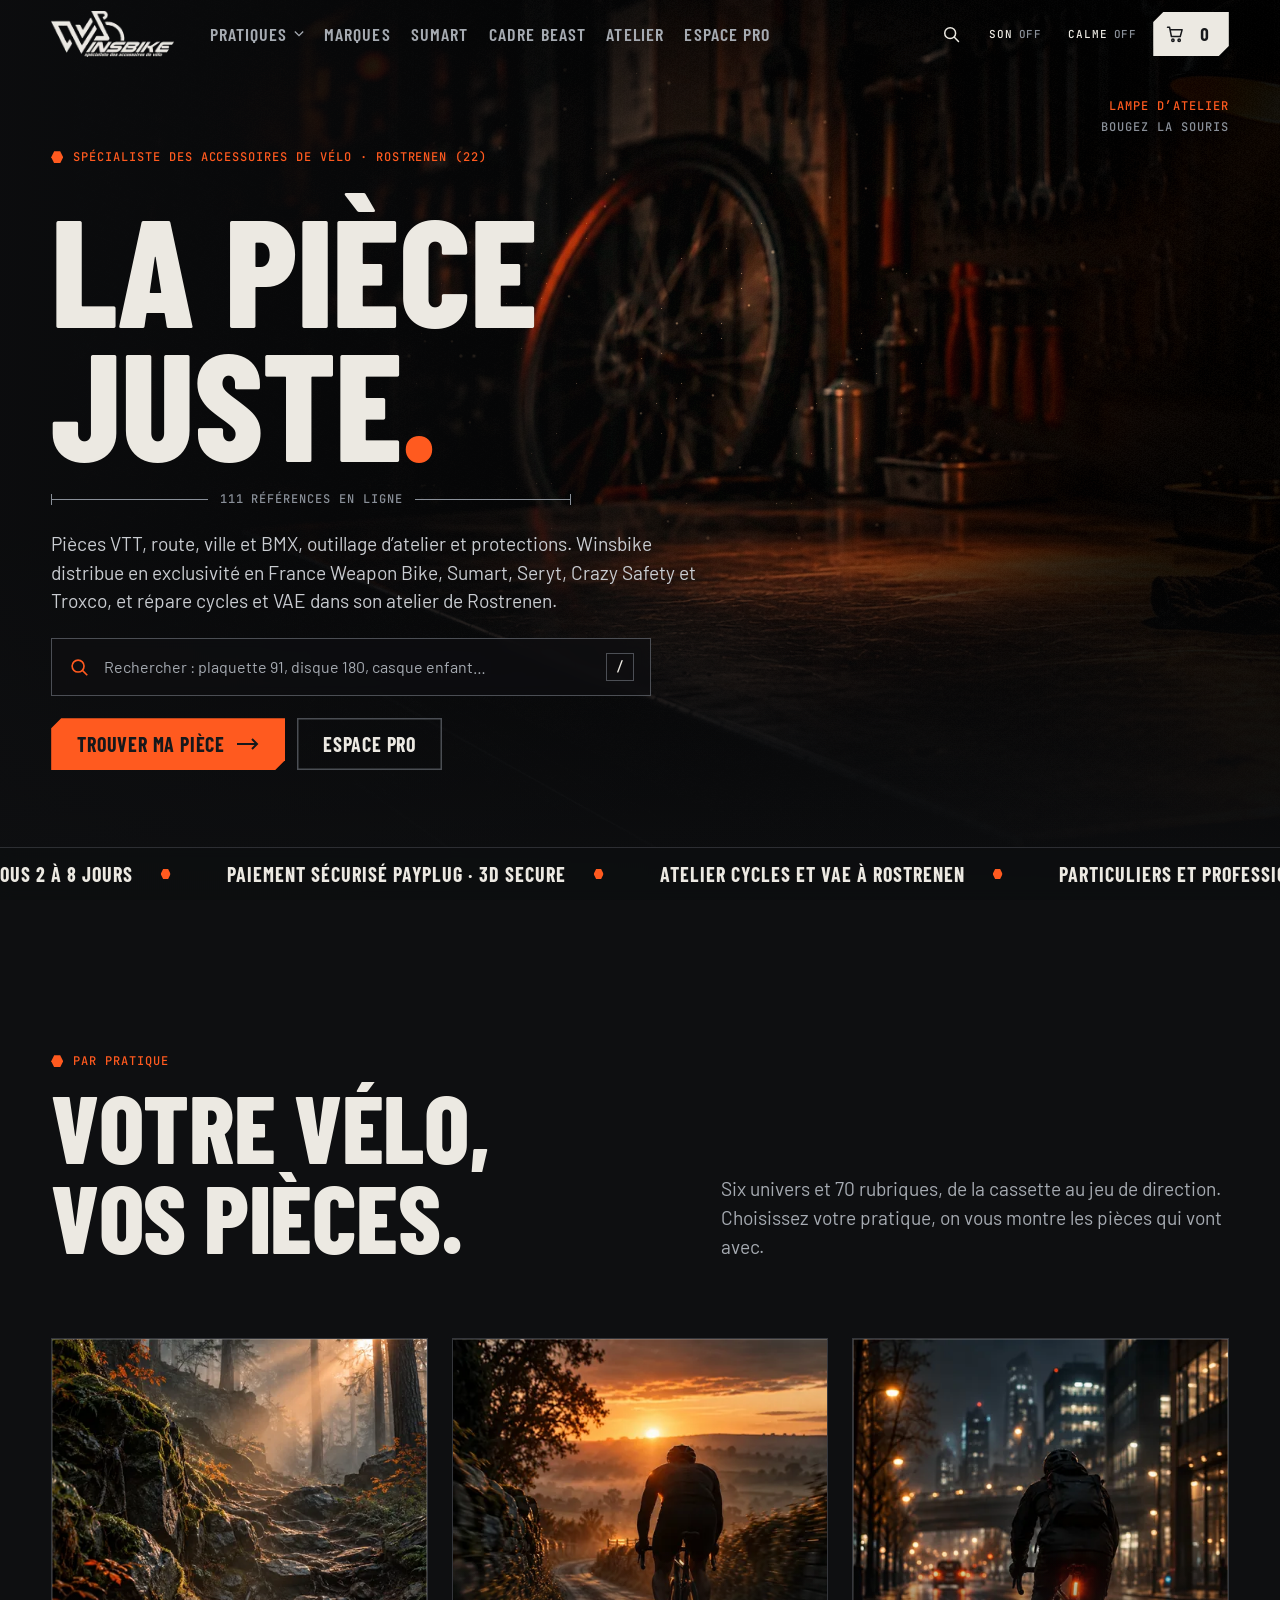
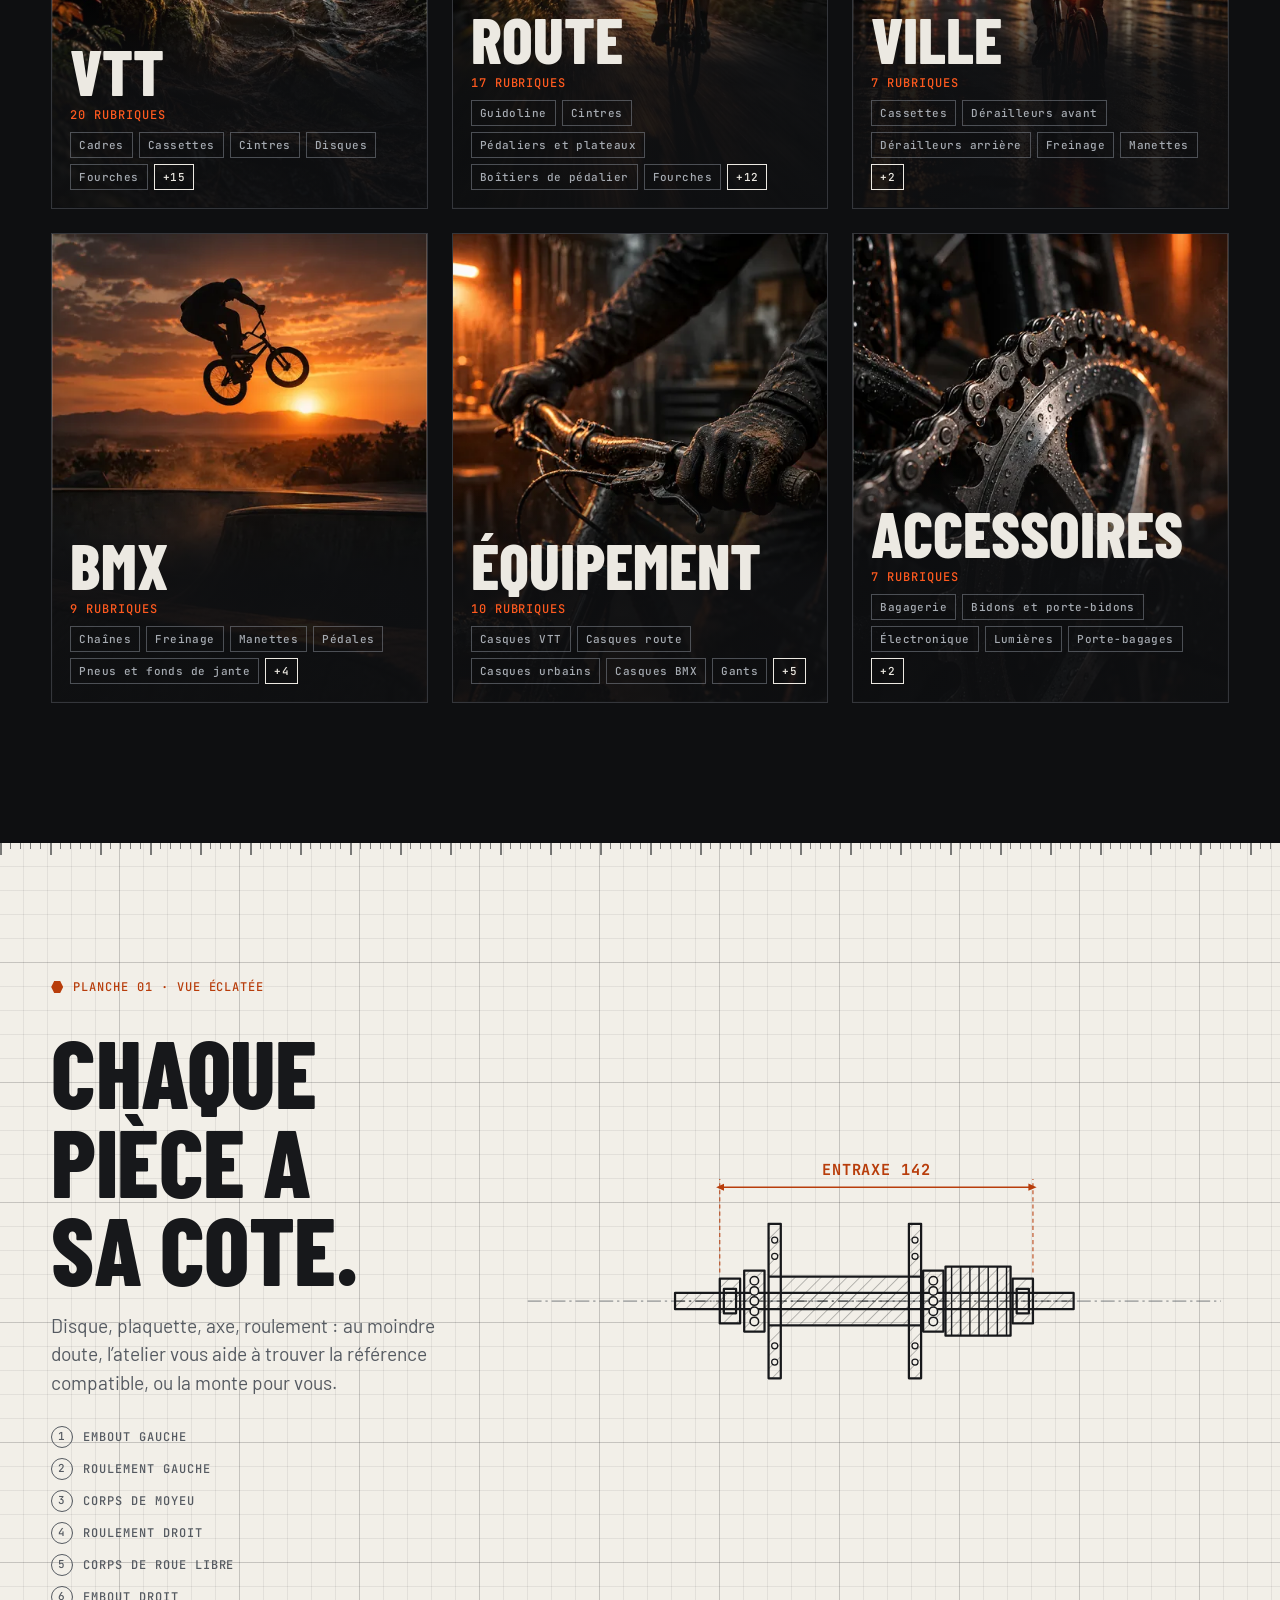
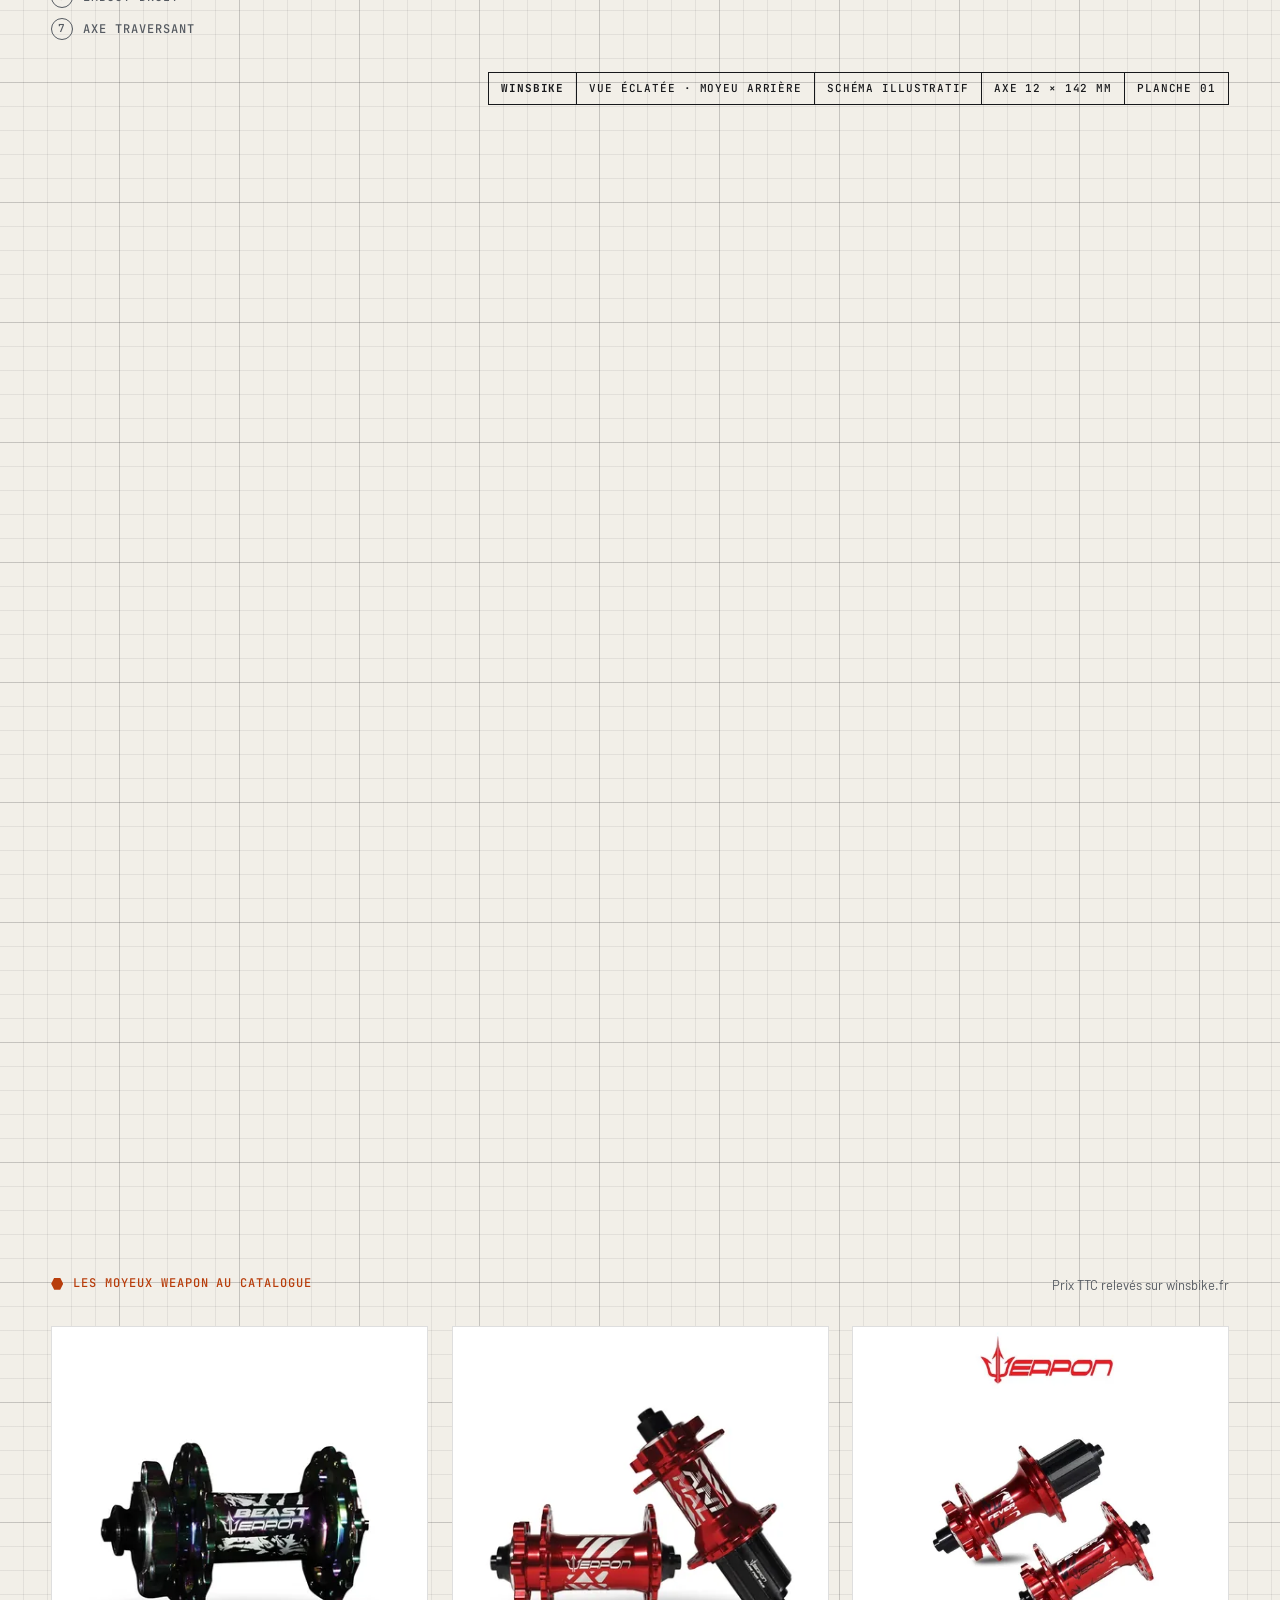
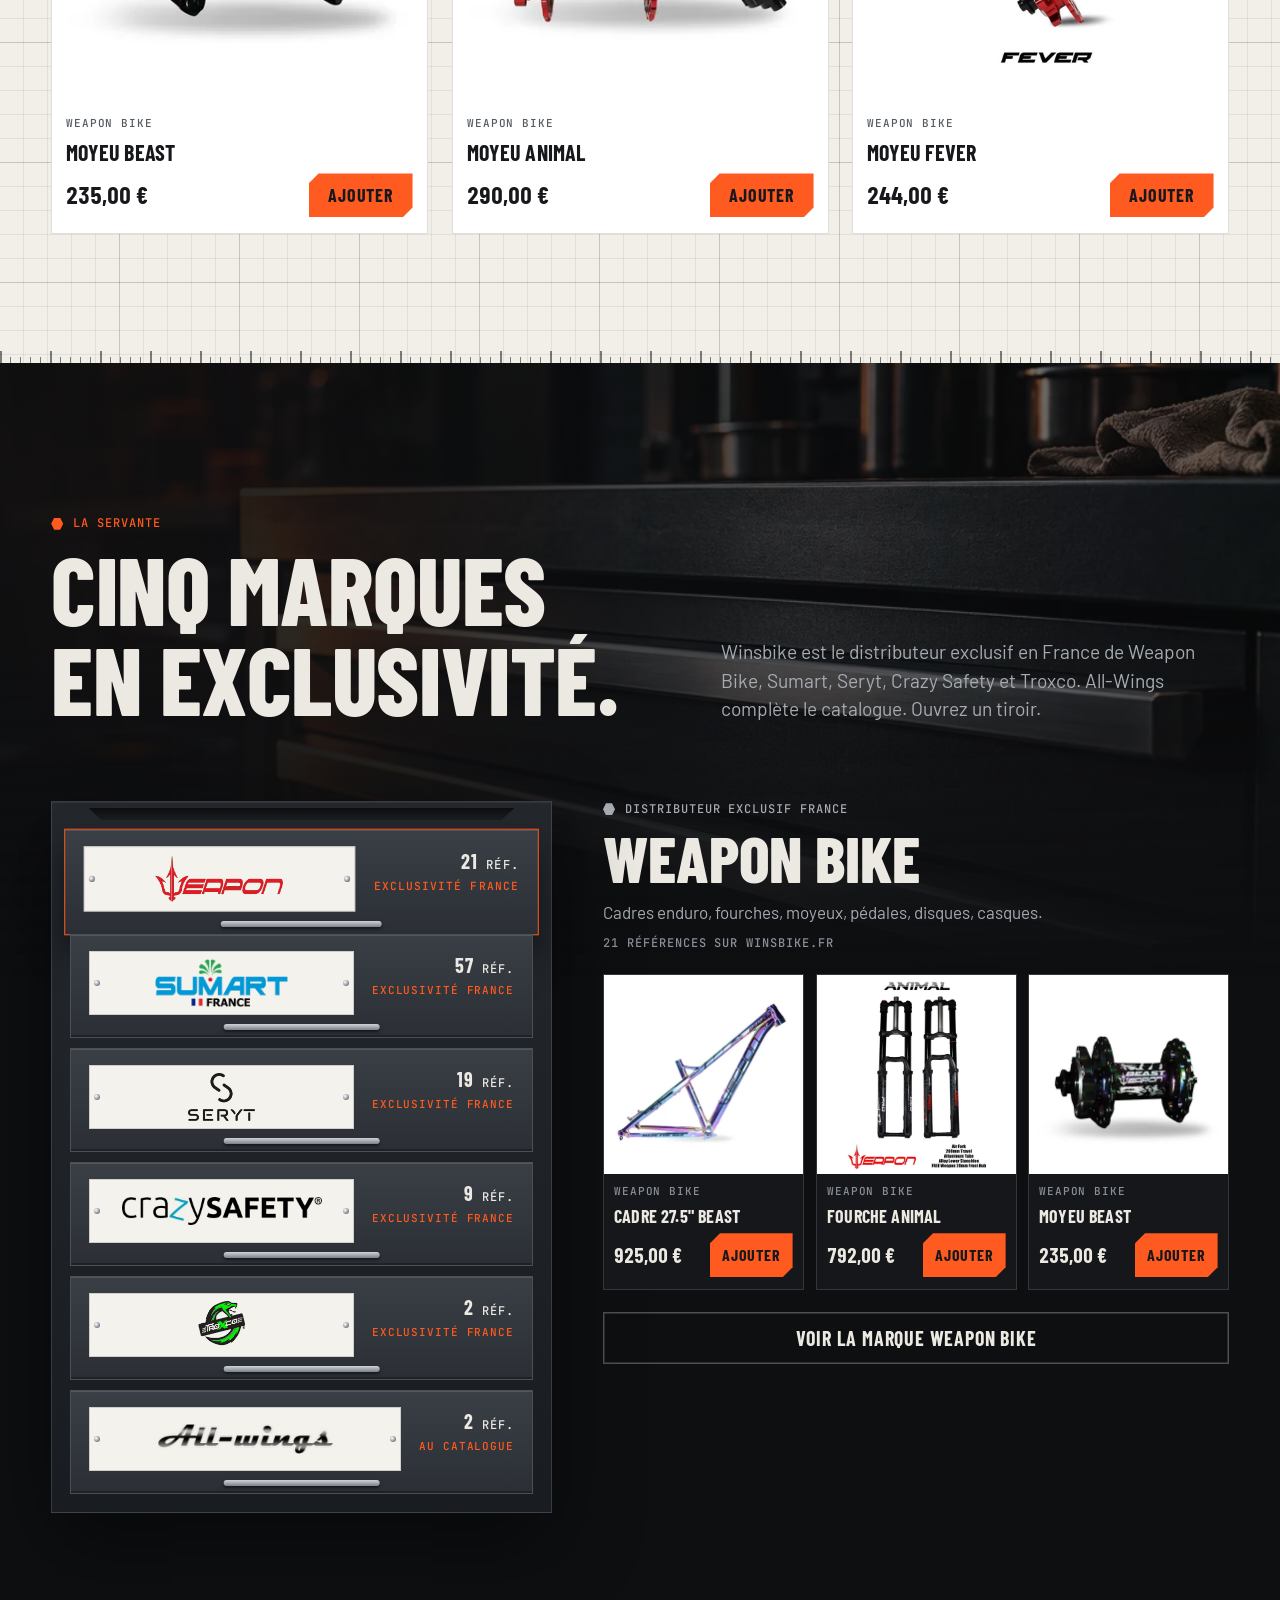
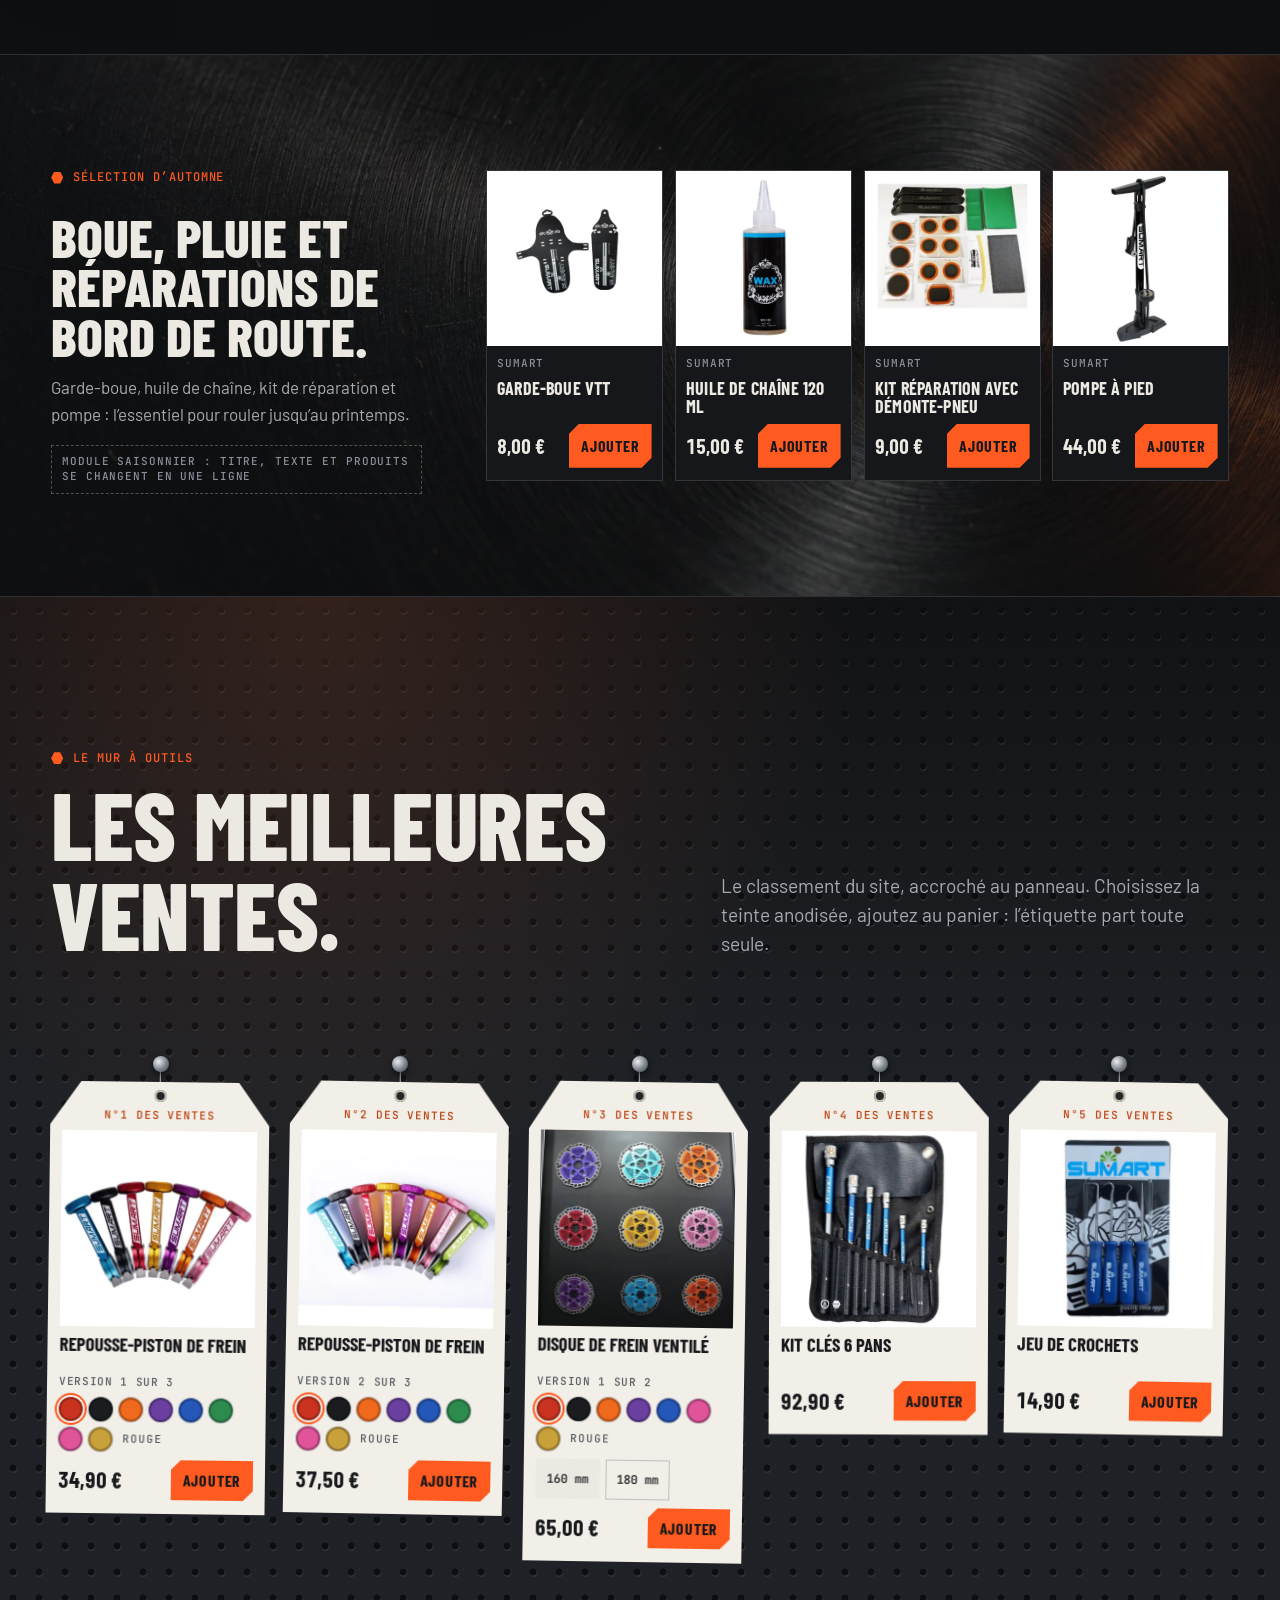
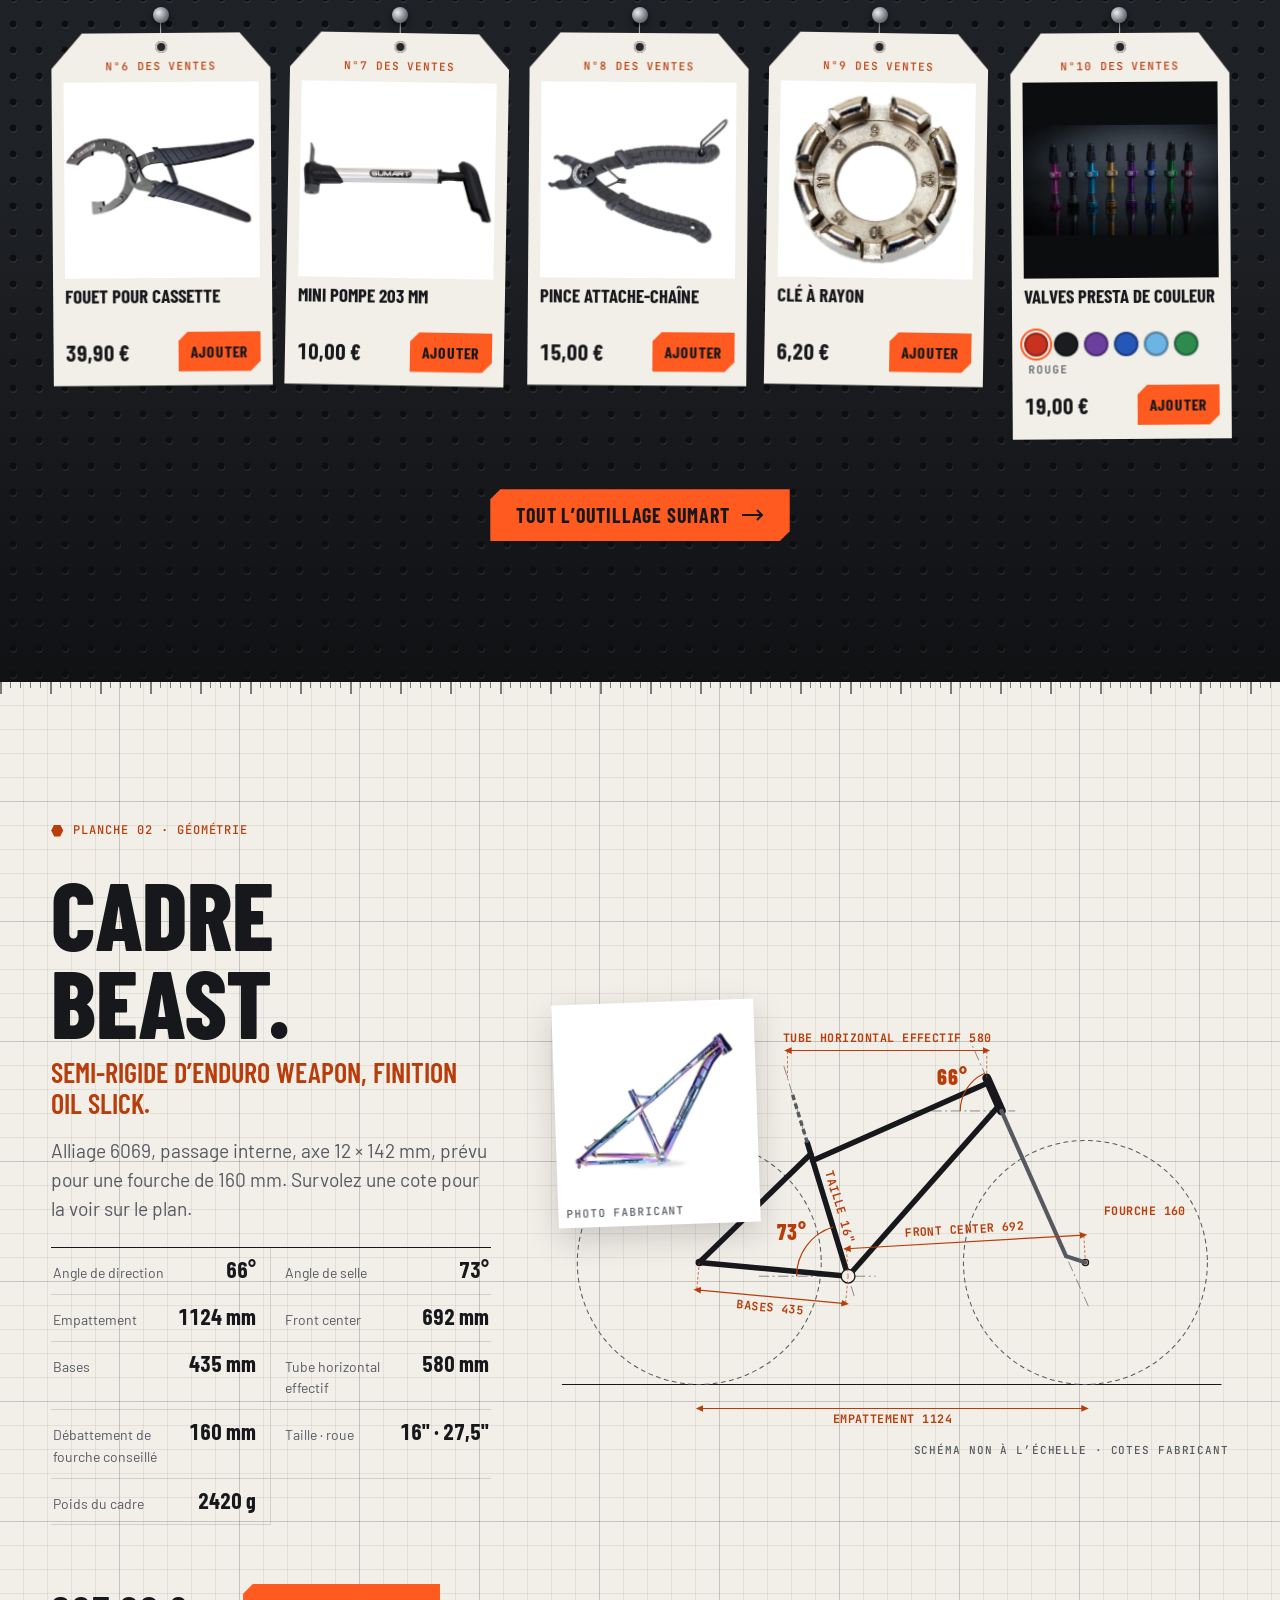
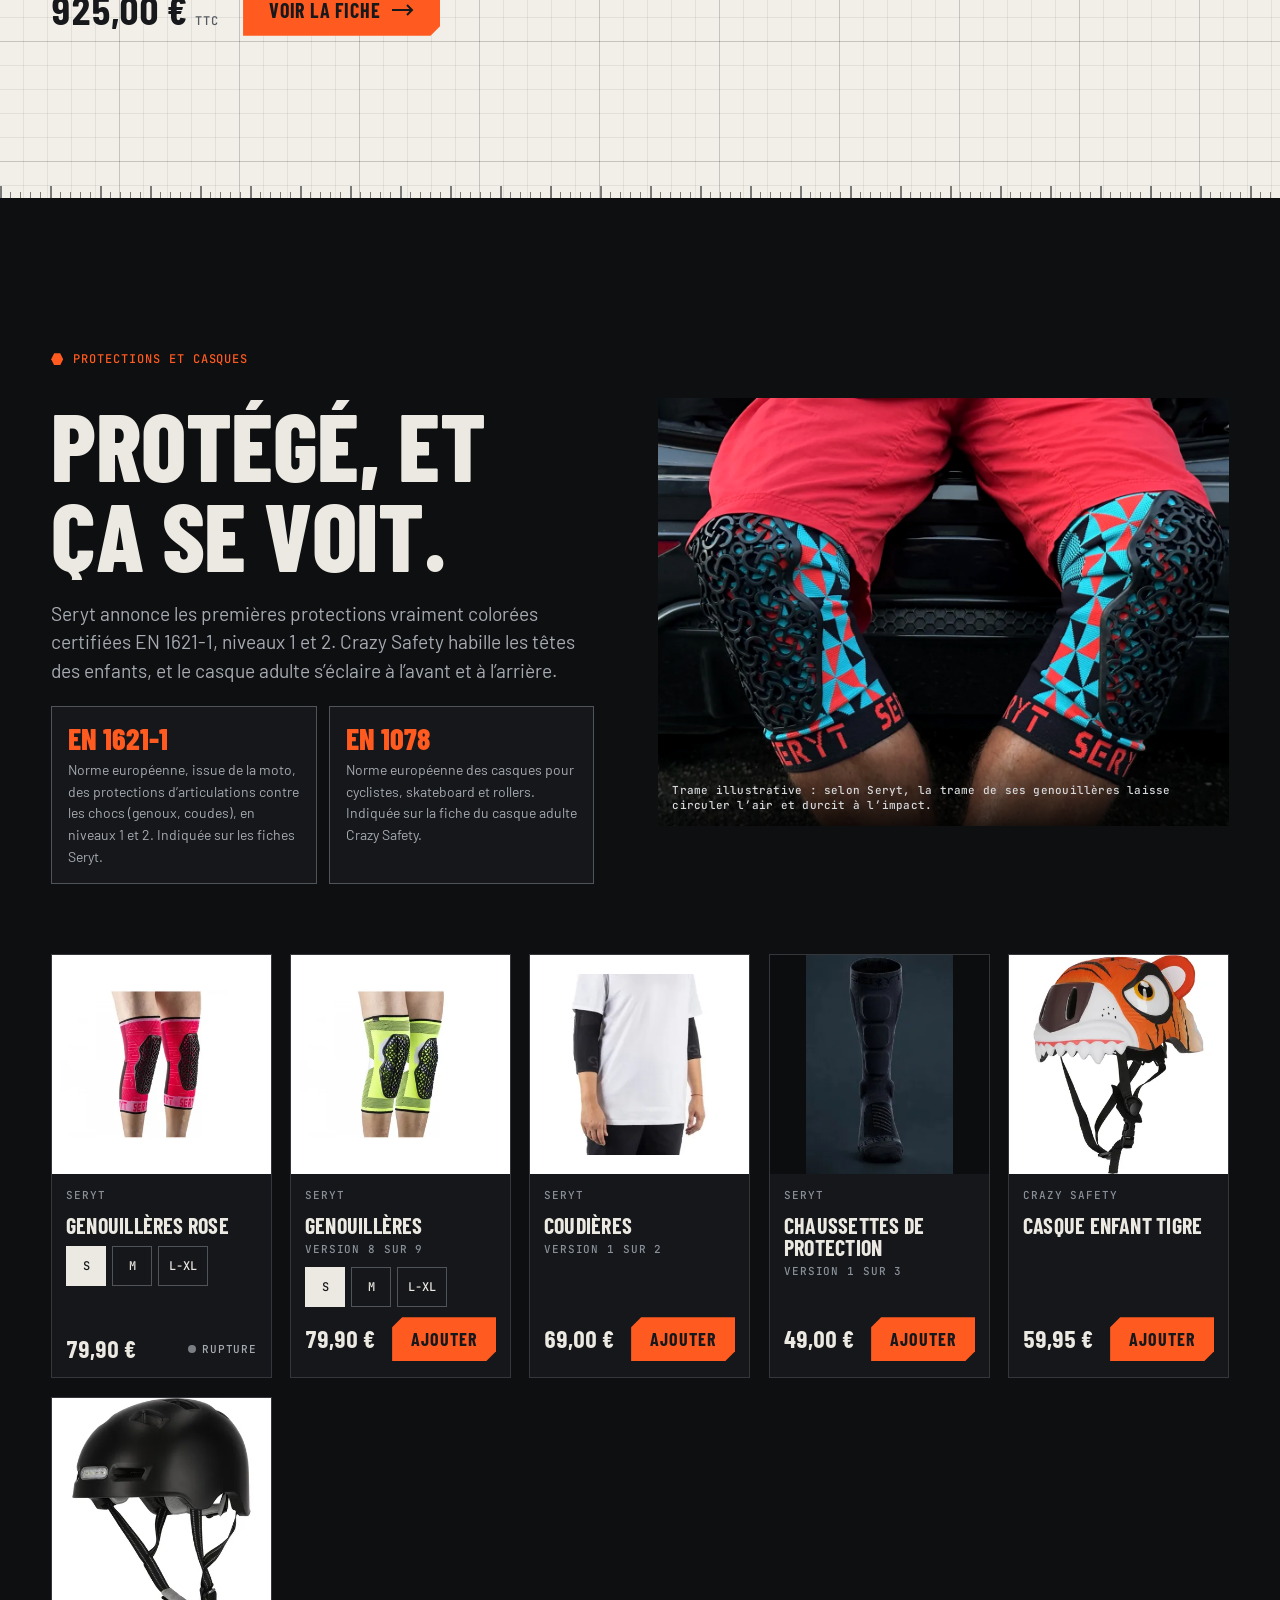
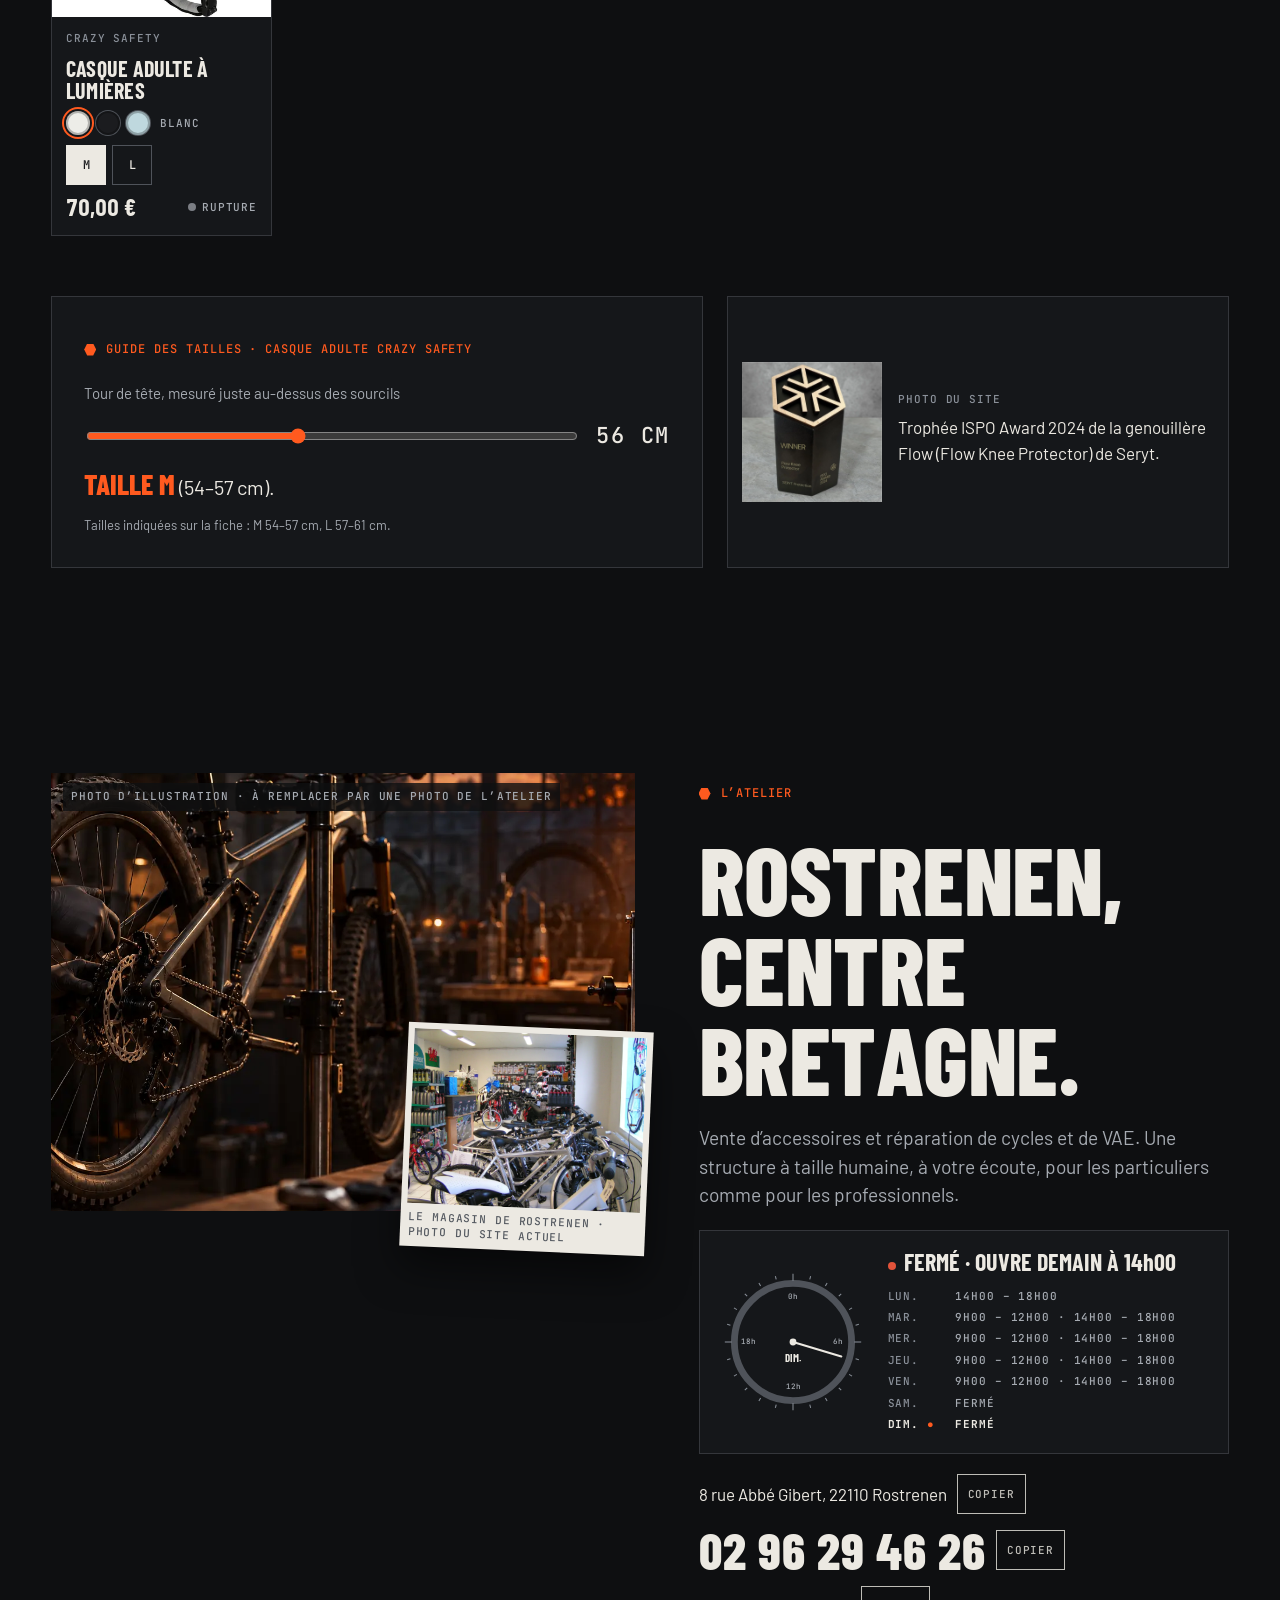
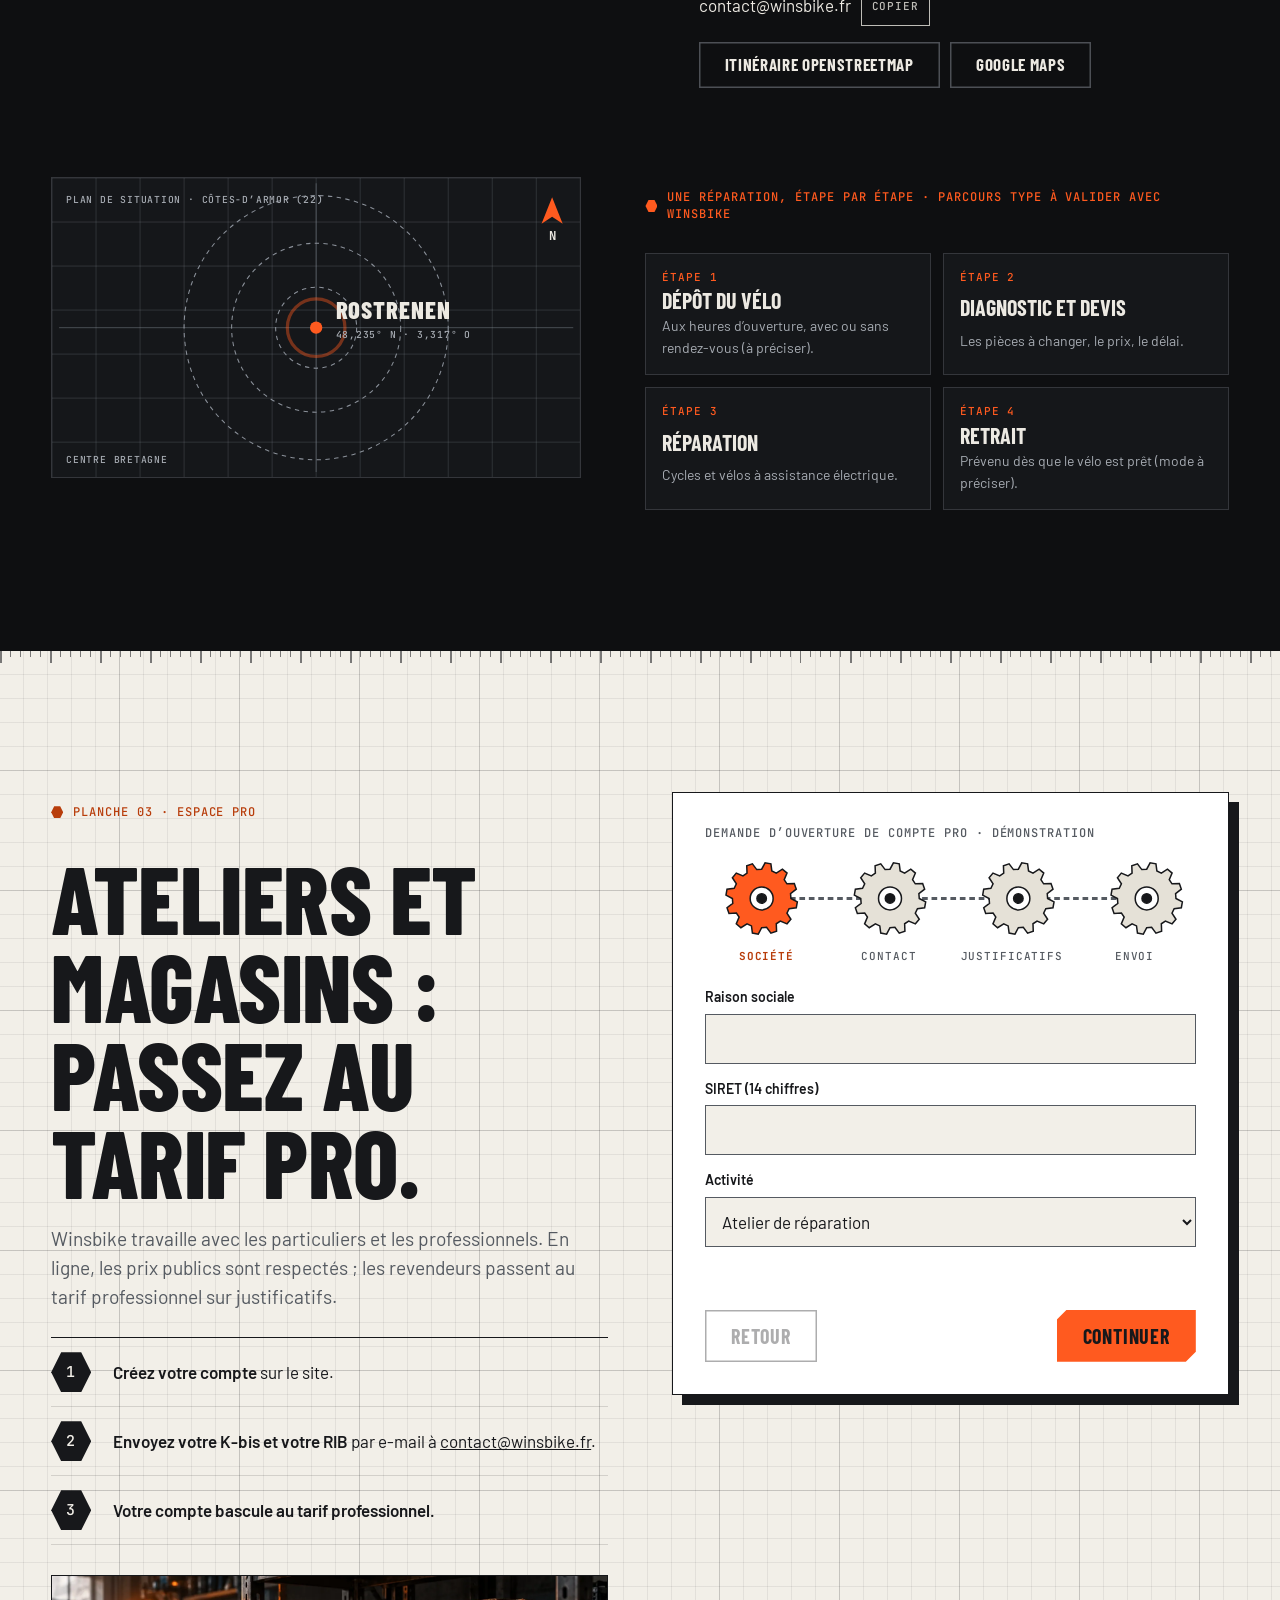
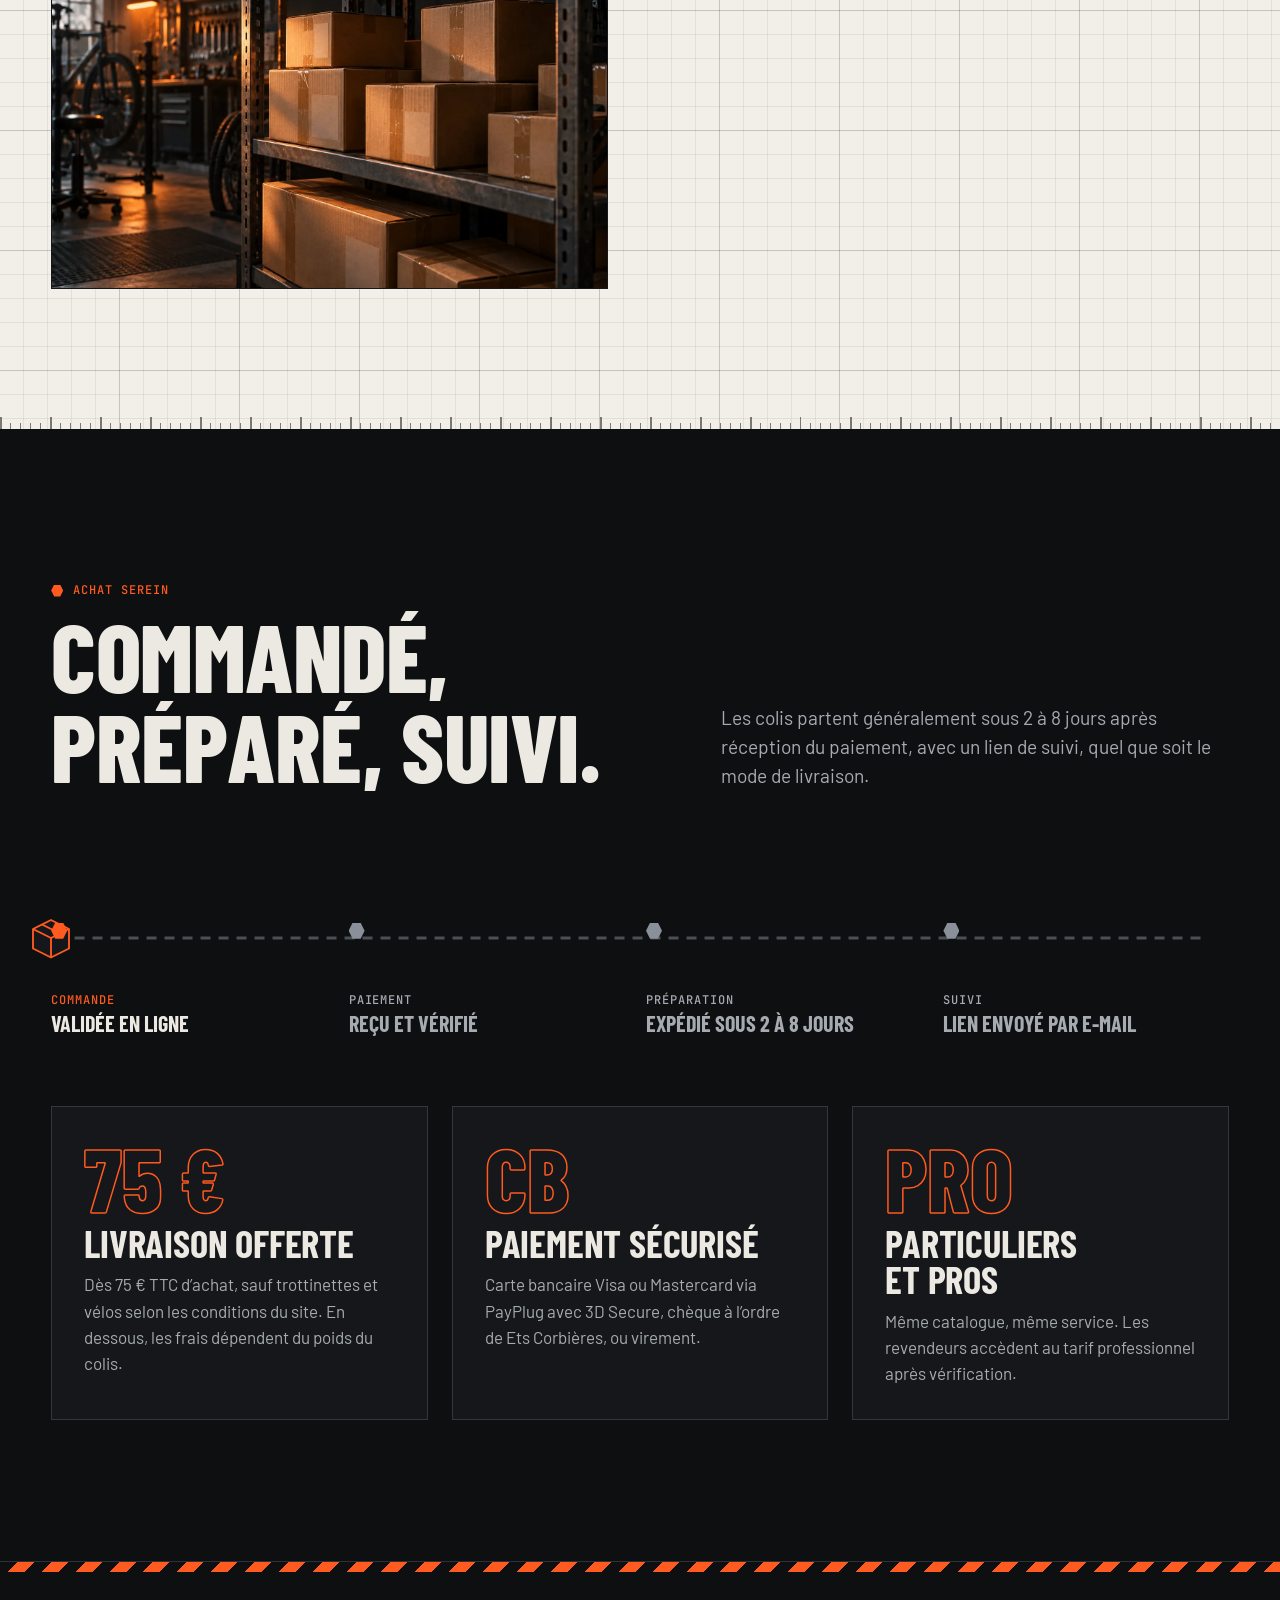
==== commit 34903548: "Maquette v5-1 scripts versionnes" ====
--- a/index.html
+++ b/index.html
@@ -22,8 +22,8 @@
 <script>(function(){var d=document.documentElement;d.classList.add('js');try{var c=localStorage.getItem('wb:calm'),r=matchMedia('(prefers-reduced-motion: reduce)').matches;if(sessionStorage.getItem('wb:nav'))d.classList.add('nav-in');if(sessionStorage.getItem('wb:intro')||c==='true'||(r&&c!=='false'))d.classList.add('no-intro')}catch(e){d.classList.add('no-intro')}})()</script>
 <link rel="preload" href="assets/fonts/barlow-condensed-latin-800-normal.woff2" as="font" type="font/woff2" crossorigin>
 <link rel="preload" href="assets/fonts/barlow-latin-400-normal.woff2" as="font" type="font/woff2" crossorigin>
-<link rel="stylesheet" href="assets/css/fonts.css">
-<link rel="stylesheet" href="assets/css/site.css">
+<link rel="stylesheet" href="assets/css/fonts.css?v=deb59577">
+<link rel="stylesheet" href="assets/css/site.css?v=81c560b5">
 </head>
 <body>
 <a class="skip" href="#main">Aller au contenu</a>
@@ -370,19 +370,19 @@
   <p class="ft-word" aria-hidden="true">Winsbike</p>
   <div class="wrap ft-bot mono"><p>Ets Corbières · RCS Saint-Brieuc 405 046 293</p><p>Maquette de démonstration : panier, formulaires et paiement simulés.</p></div>
 </footer>
-<script src="assets/js/vendor/gsap.min.js"></script>
-<script src="assets/js/vendor/ScrollTrigger.min.js"></script>
-<script src="assets/js/vendor/SplitText.min.js"></script>
-<script src="assets/js/vendor/Flip.min.js"></script>
-<script src="assets/js/vendor/DrawSVGPlugin.min.js"></script>
-<script src="assets/js/vendor/CustomEase.min.js"></script>
-<script src="assets/js/vendor/lenis.min.js"></script>
-<script src="assets/js/vendor/ogl.min.js"></script>
-<script src="assets/js/images.js"></script>
-<script src="assets/js/data.js"></script>
-<script src="assets/js/picto.js"></script>
-<script src="assets/js/core.js"></script>
-<script src="assets/js/geo.js"></script>
-<script src="assets/js/home.js"></script>
+<script src="assets/js/vendor/gsap.min.js?v=9396f256"></script>
+<script src="assets/js/vendor/ScrollTrigger.min.js?v=05ca5ad8"></script>
+<script src="assets/js/vendor/SplitText.min.js?v=6c4c7716"></script>
+<script src="assets/js/vendor/Flip.min.js?v=63c2fac7"></script>
+<script src="assets/js/vendor/DrawSVGPlugin.min.js?v=07d1d218"></script>
+<script src="assets/js/vendor/CustomEase.min.js?v=d11c0971"></script>
+<script src="assets/js/vendor/lenis.min.js?v=99a73c03"></script>
+<script src="assets/js/vendor/ogl.min.js?v=c898cfab"></script>
+<script src="assets/js/images.js?v=f33c9966"></script>
+<script src="assets/js/data.js?v=469b25d3"></script>
+<script src="assets/js/picto.js?v=6fa032b0"></script>
+<script src="assets/js/core.js?v=60428910"></script>
+<script src="assets/js/geo.js?v=a3554e72"></script>
+<script src="assets/js/home.js?v=0c06efd5"></script>
 </body>
 </html>
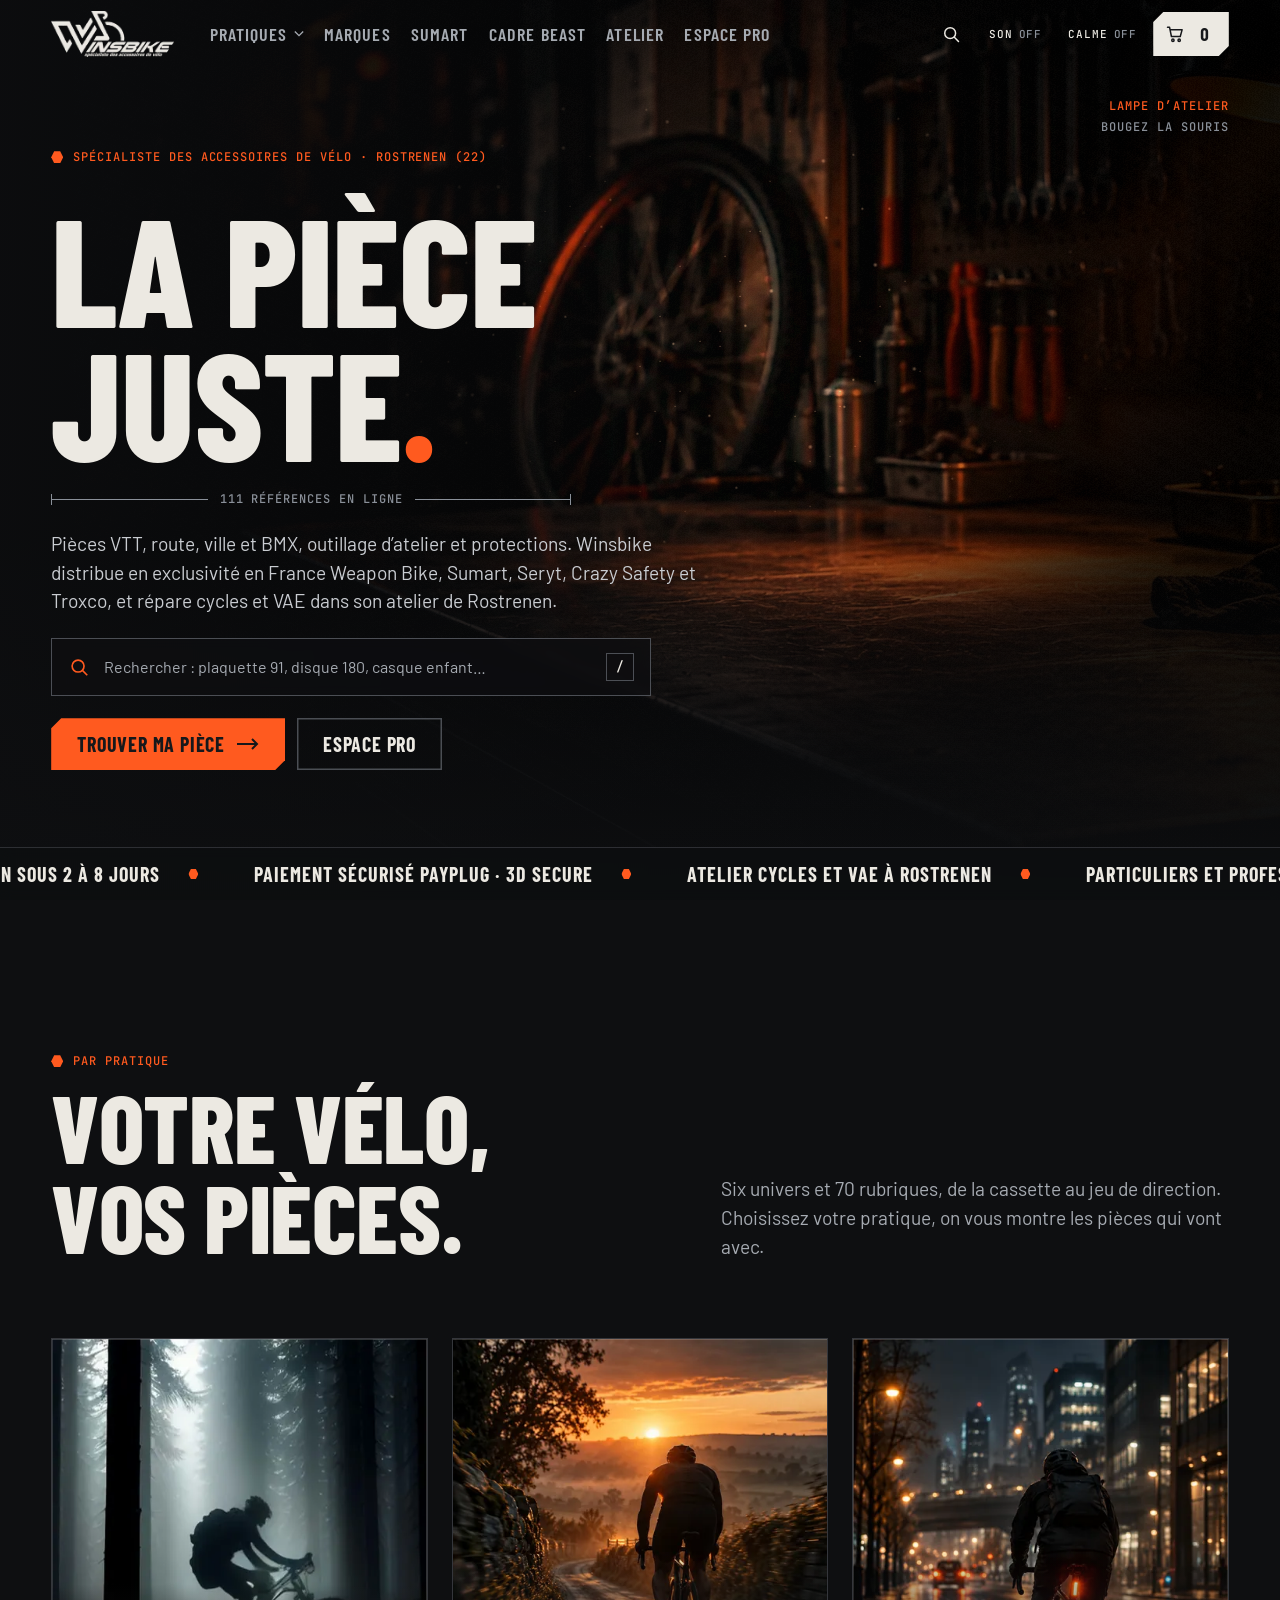
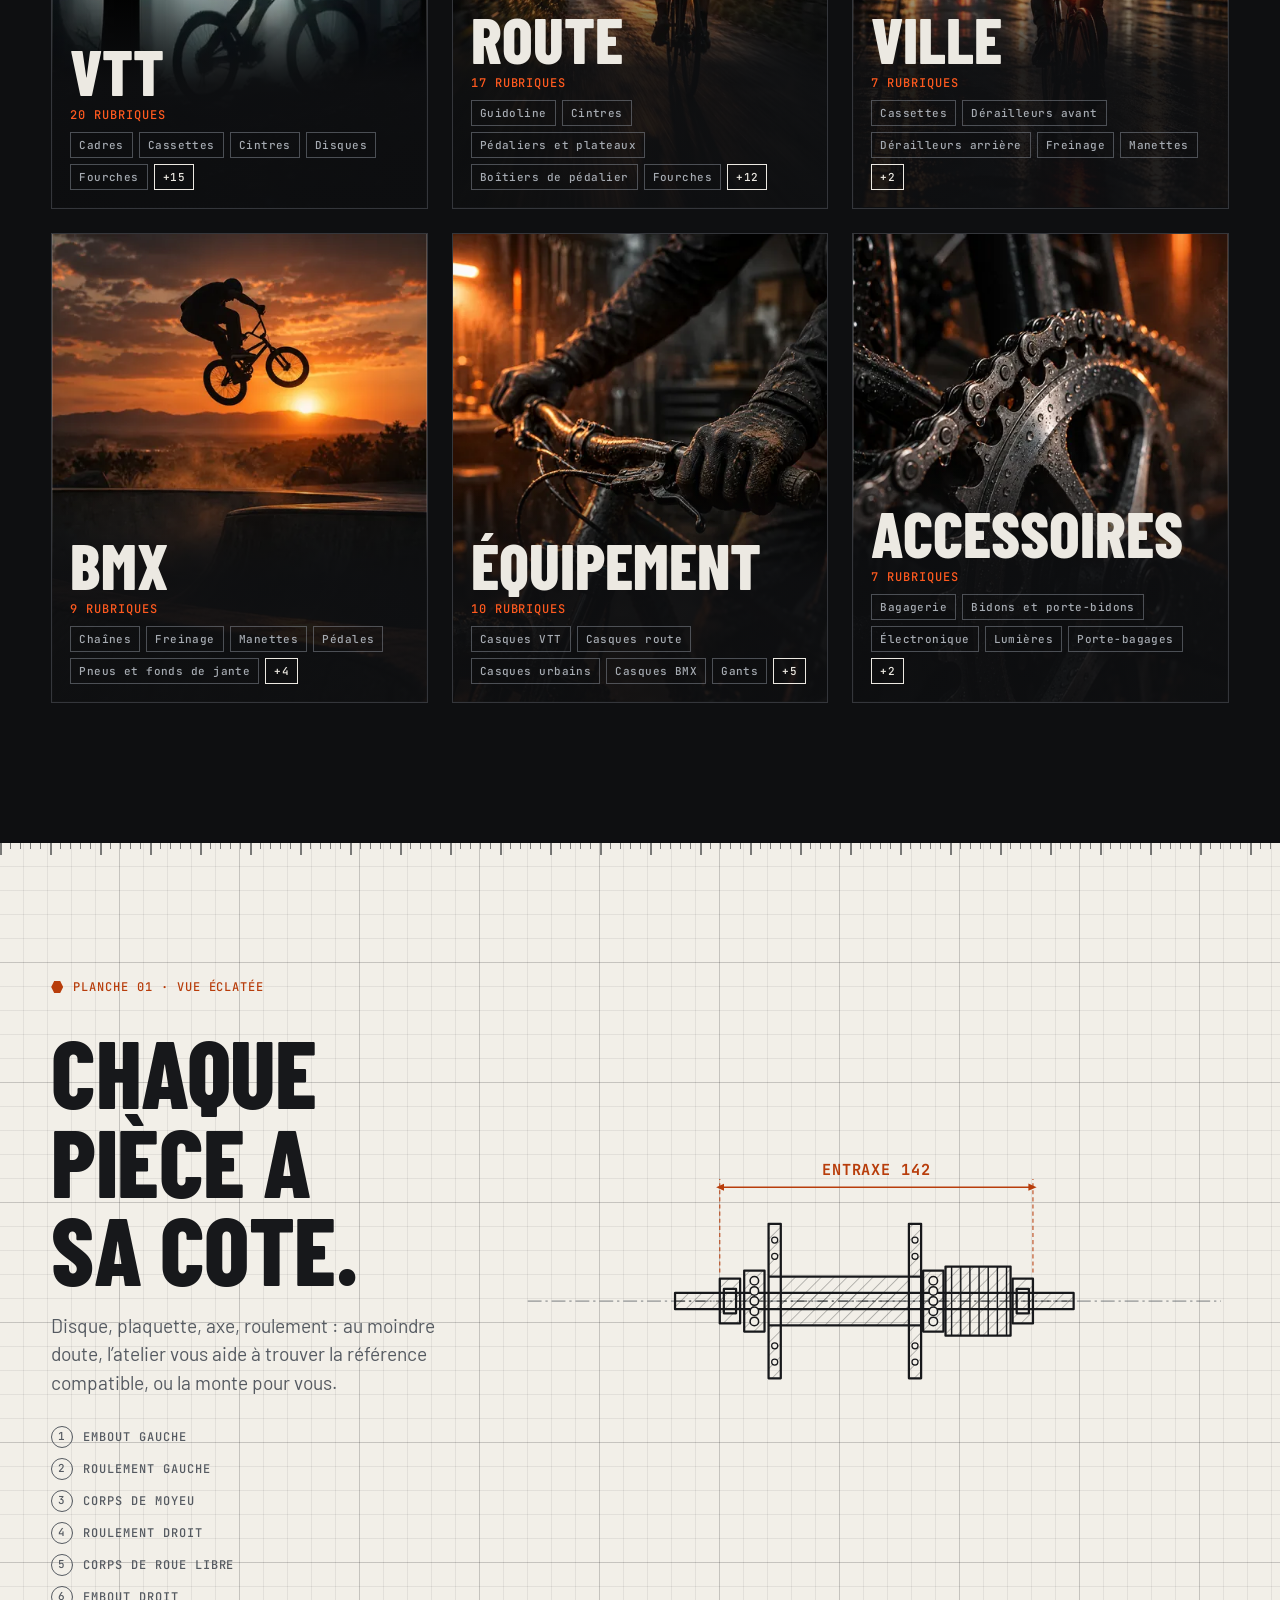
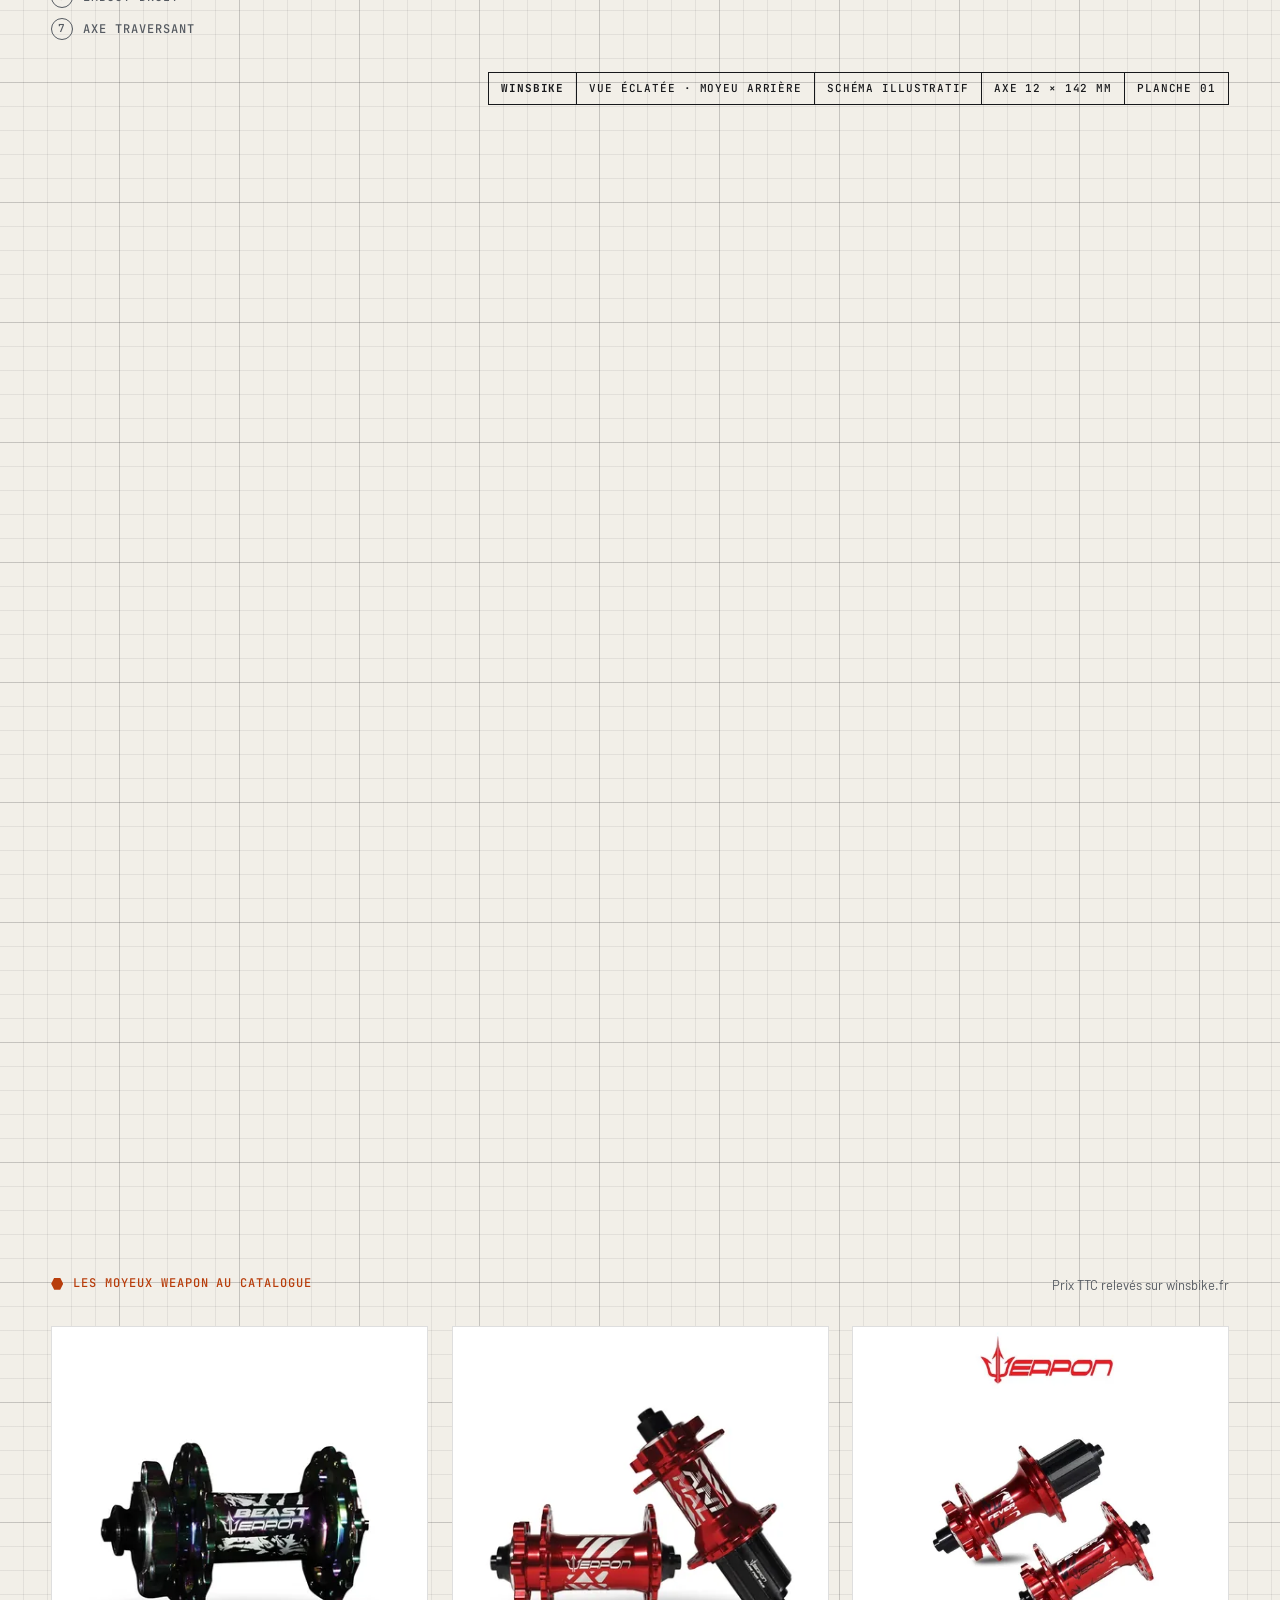
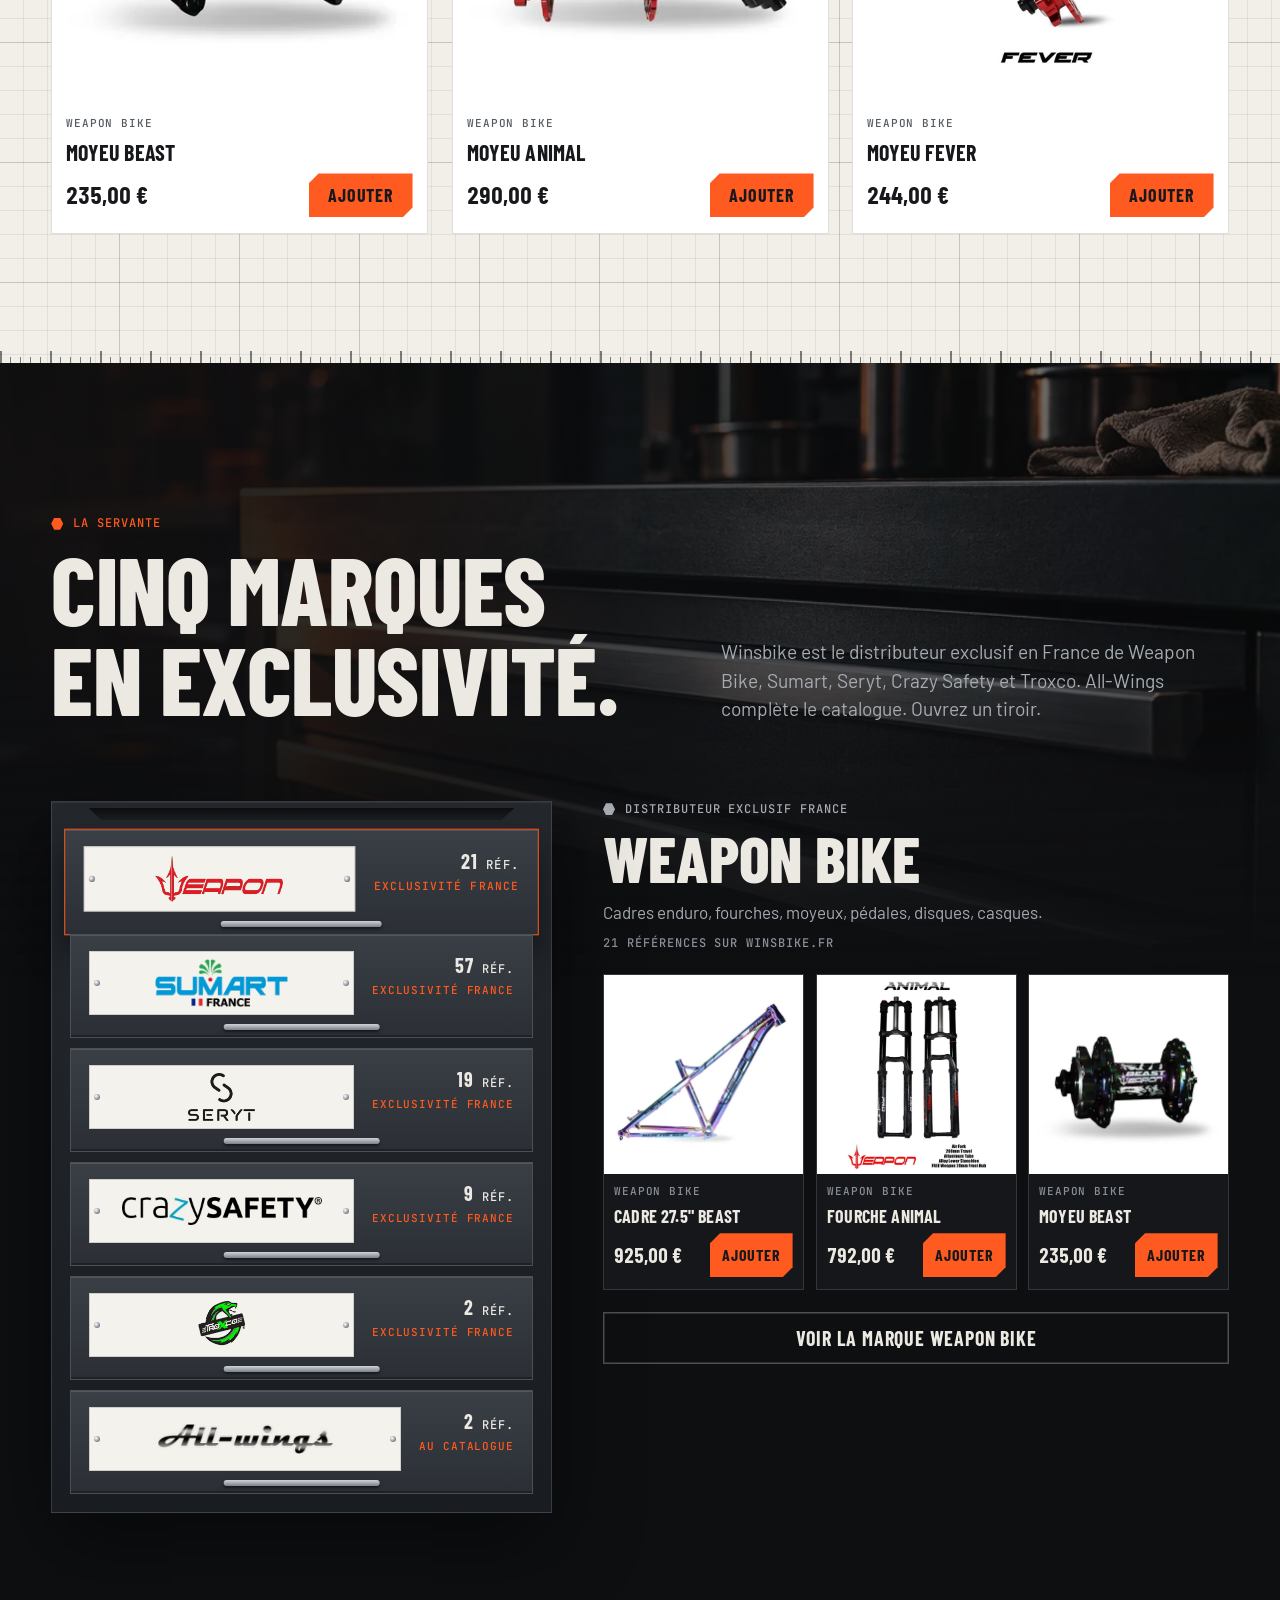
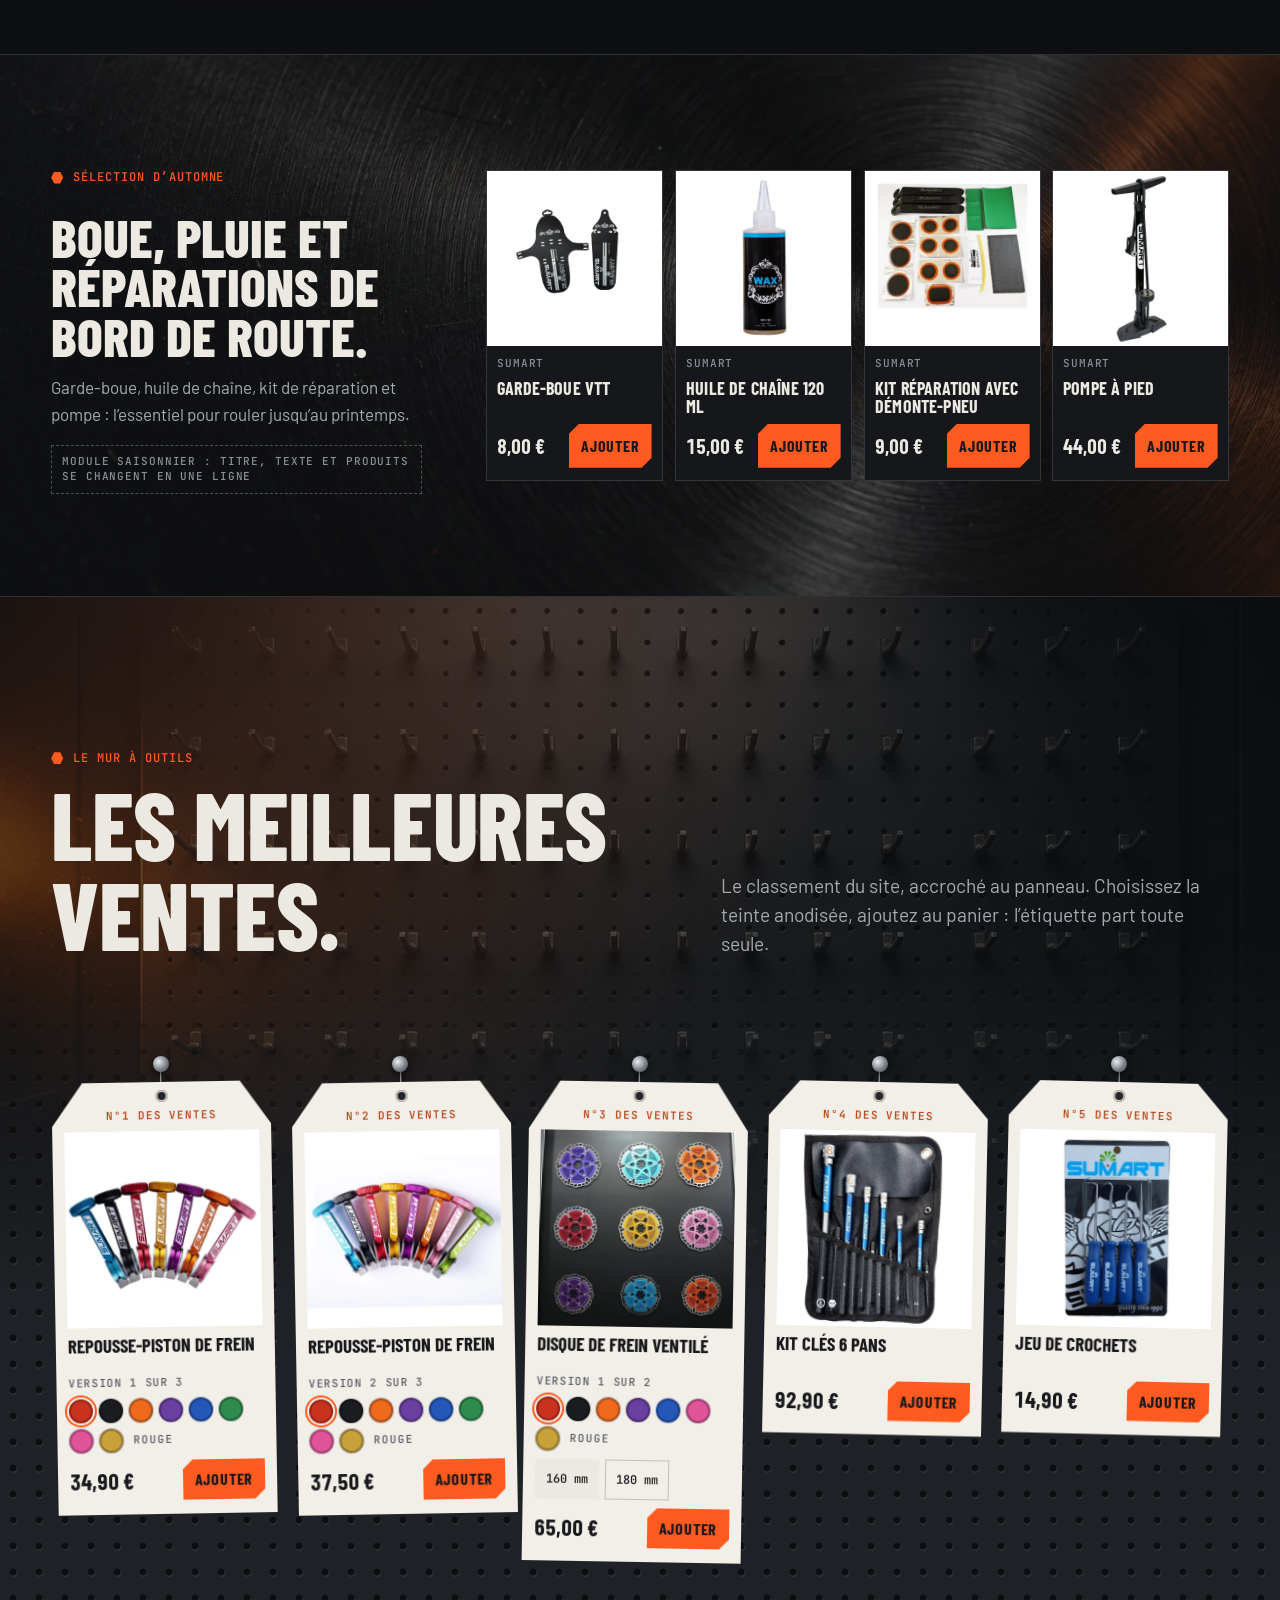
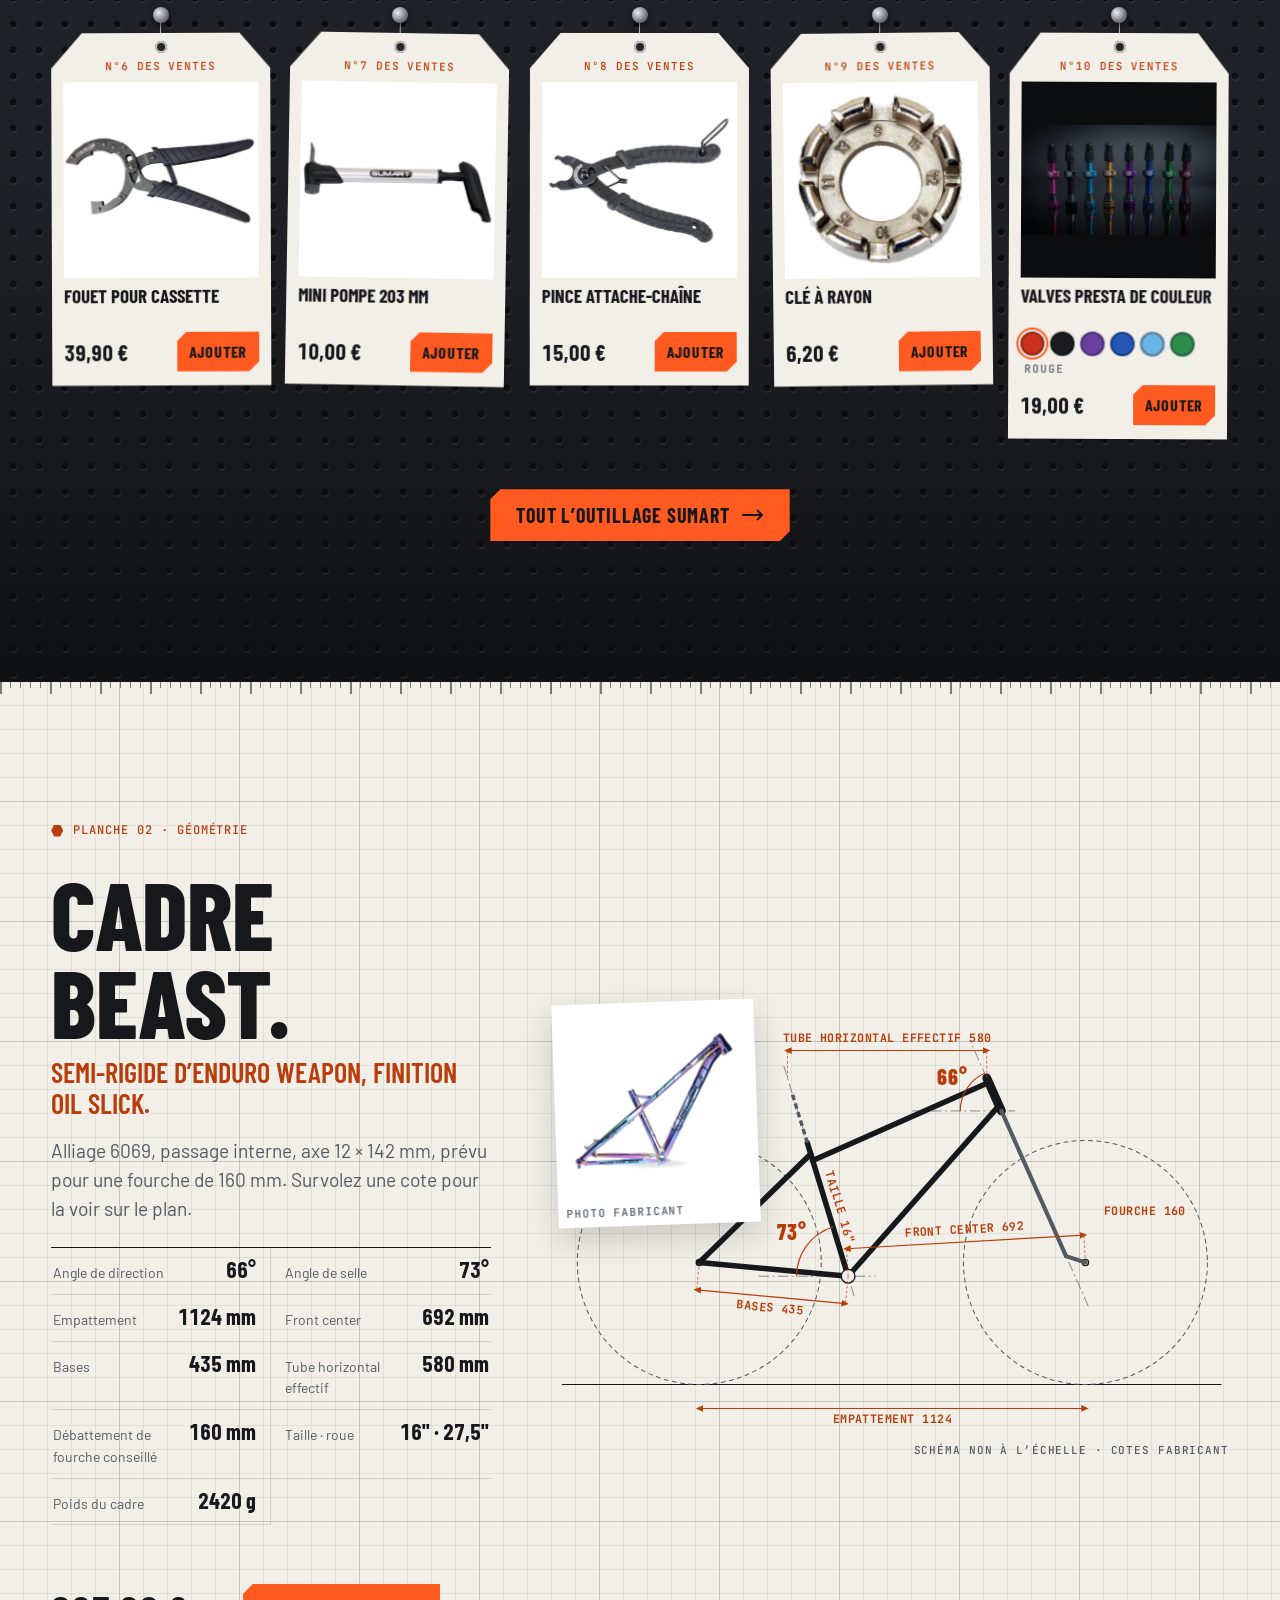
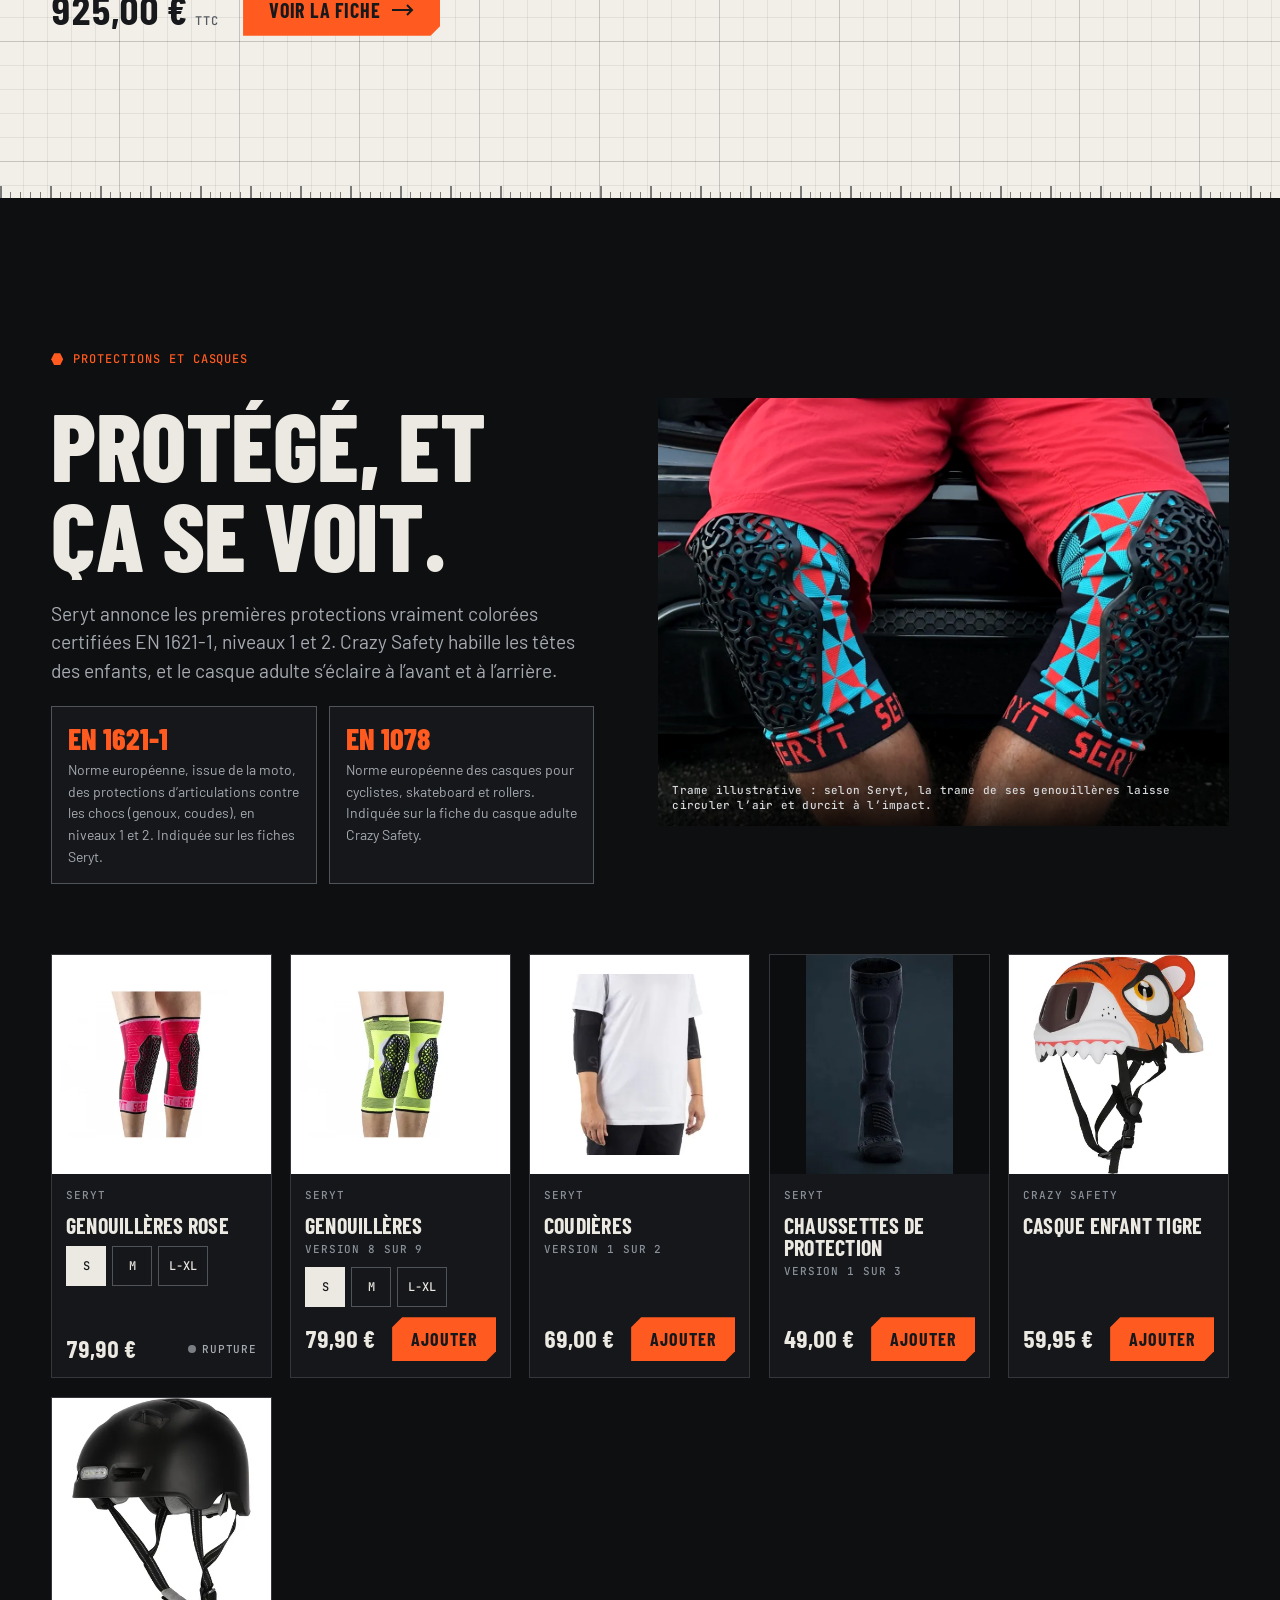
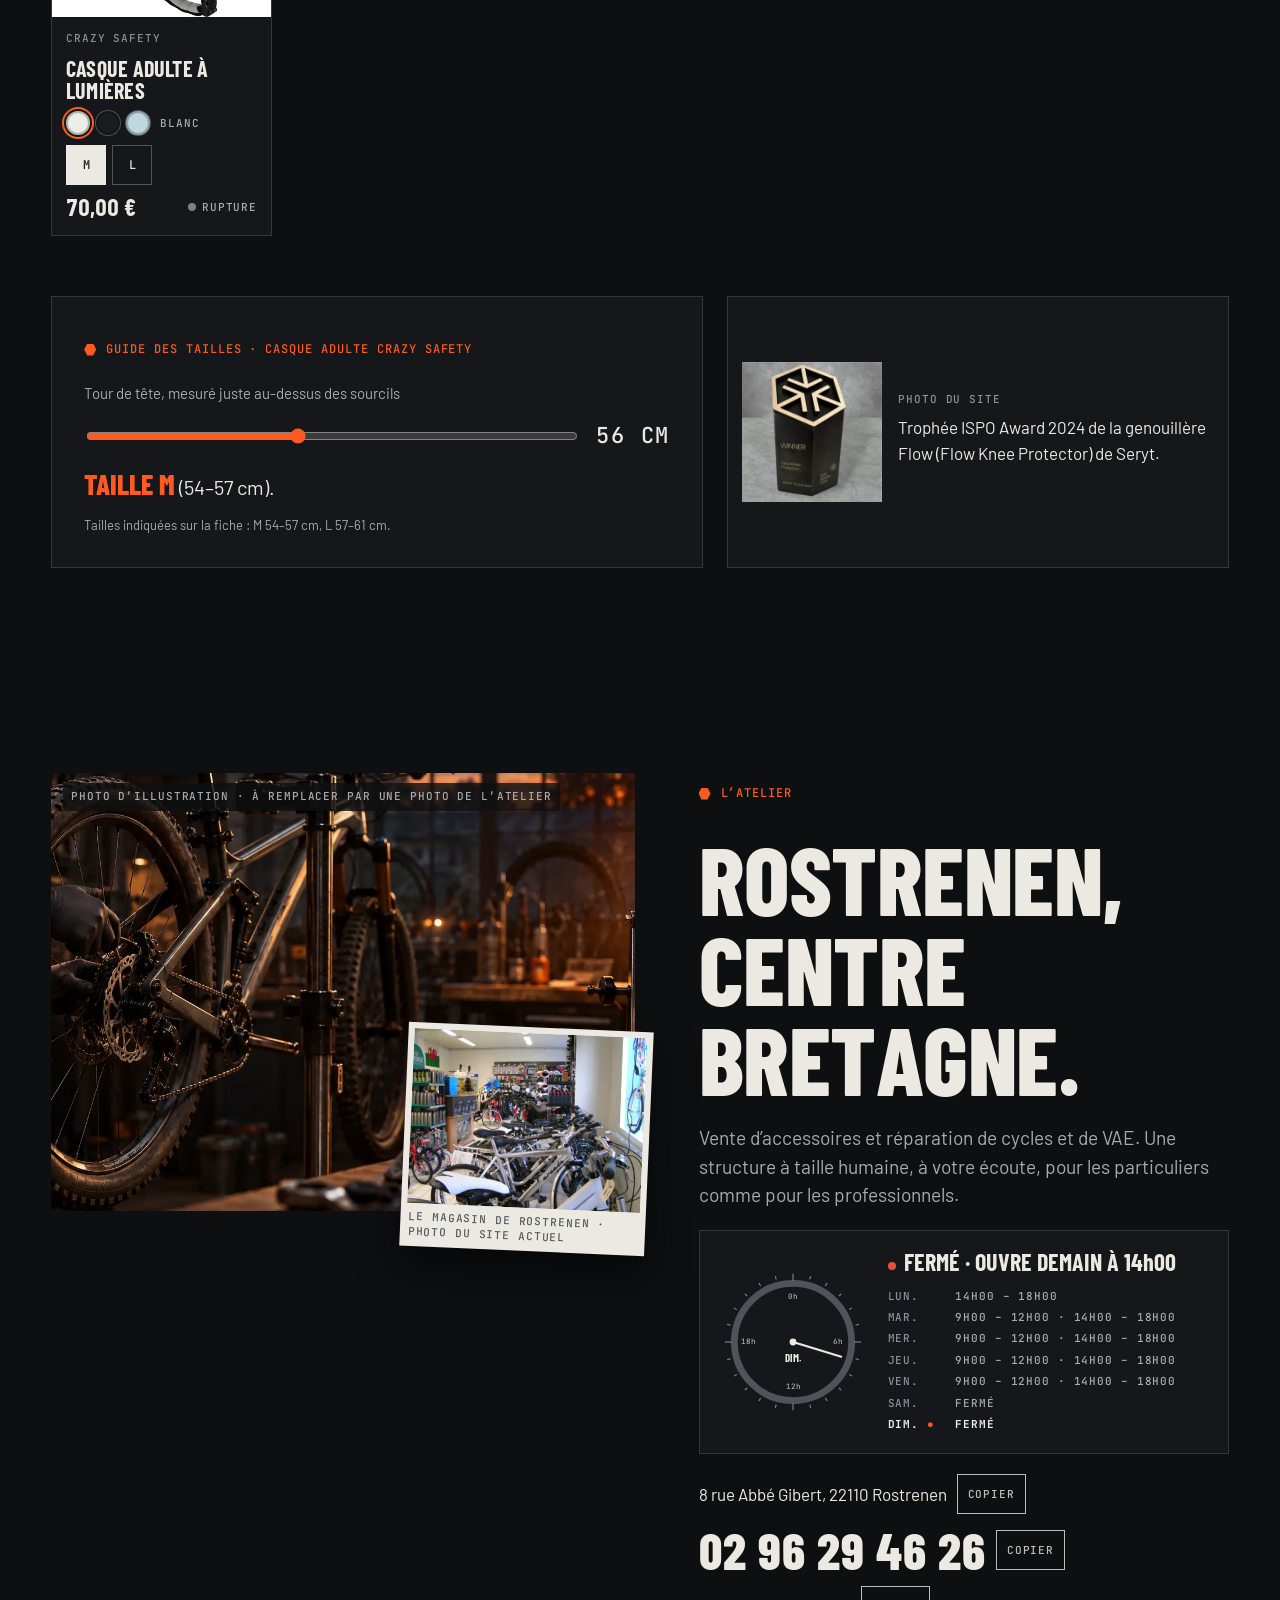
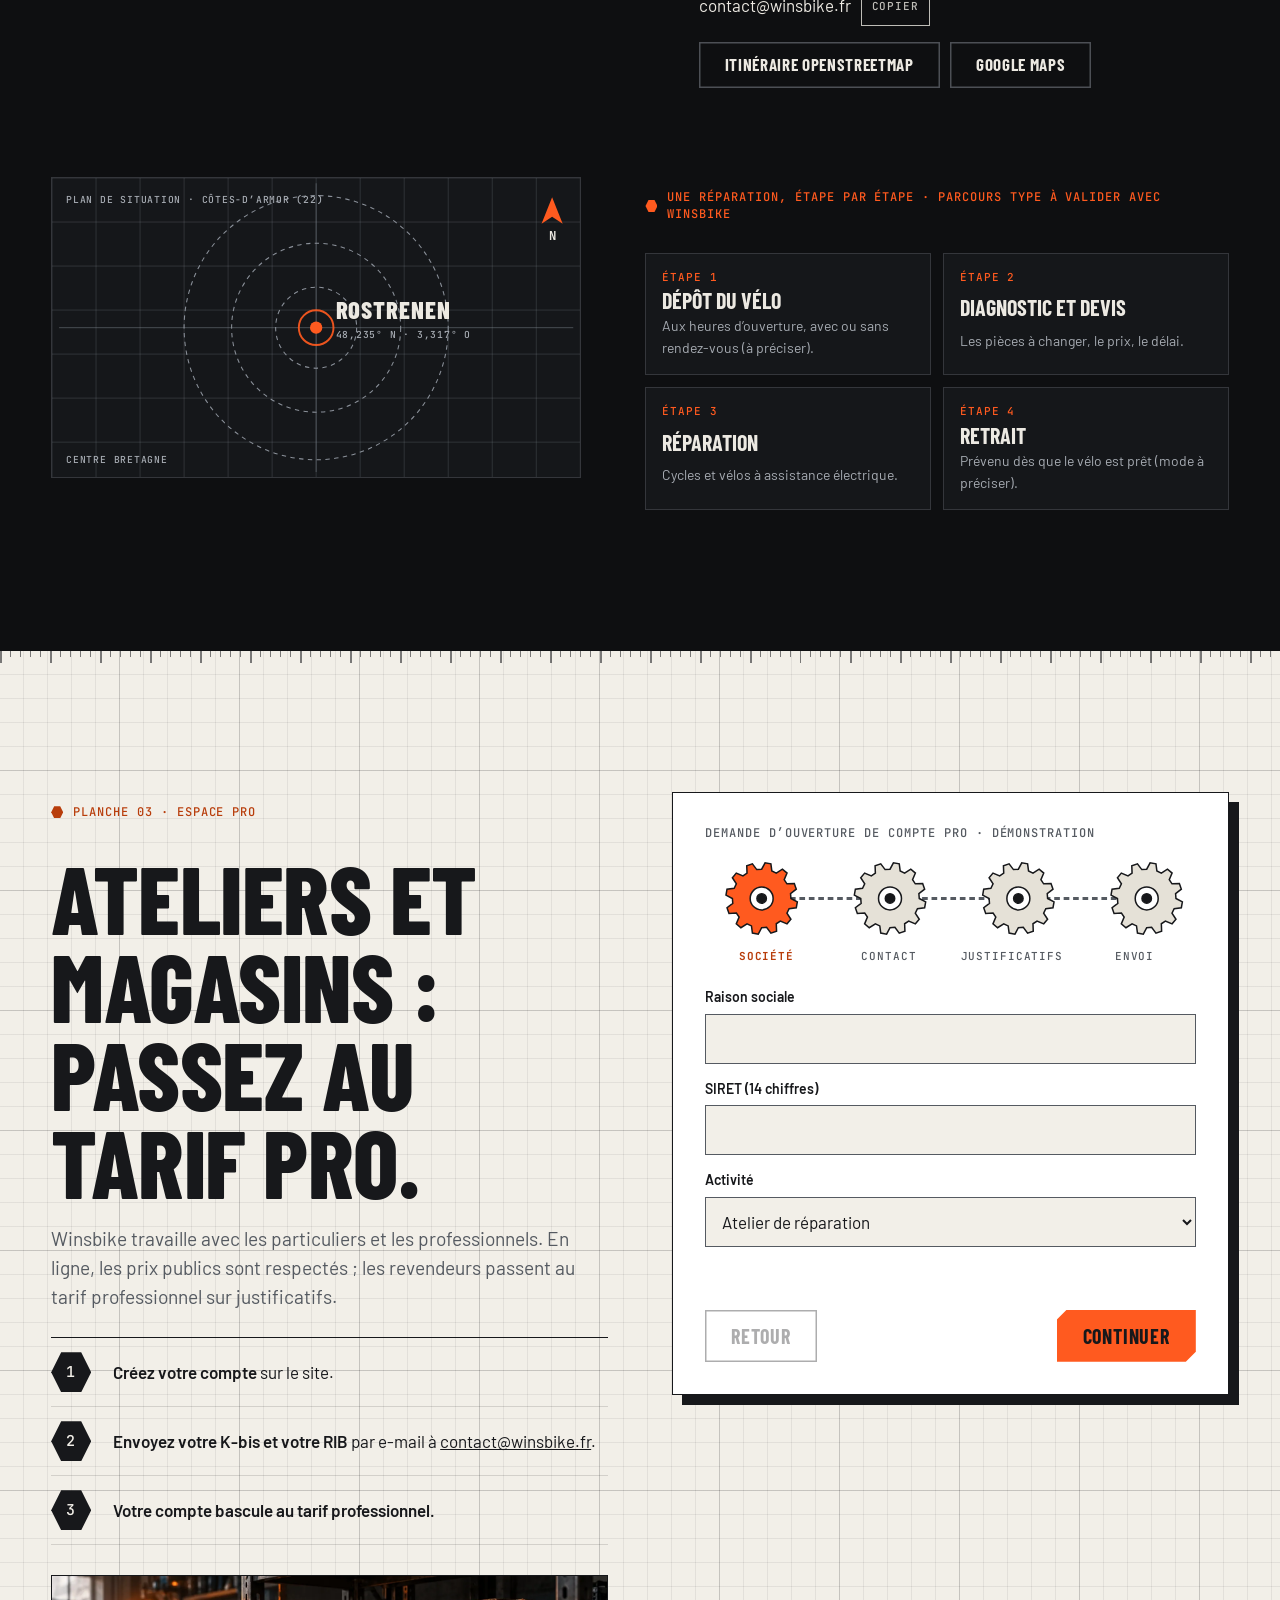
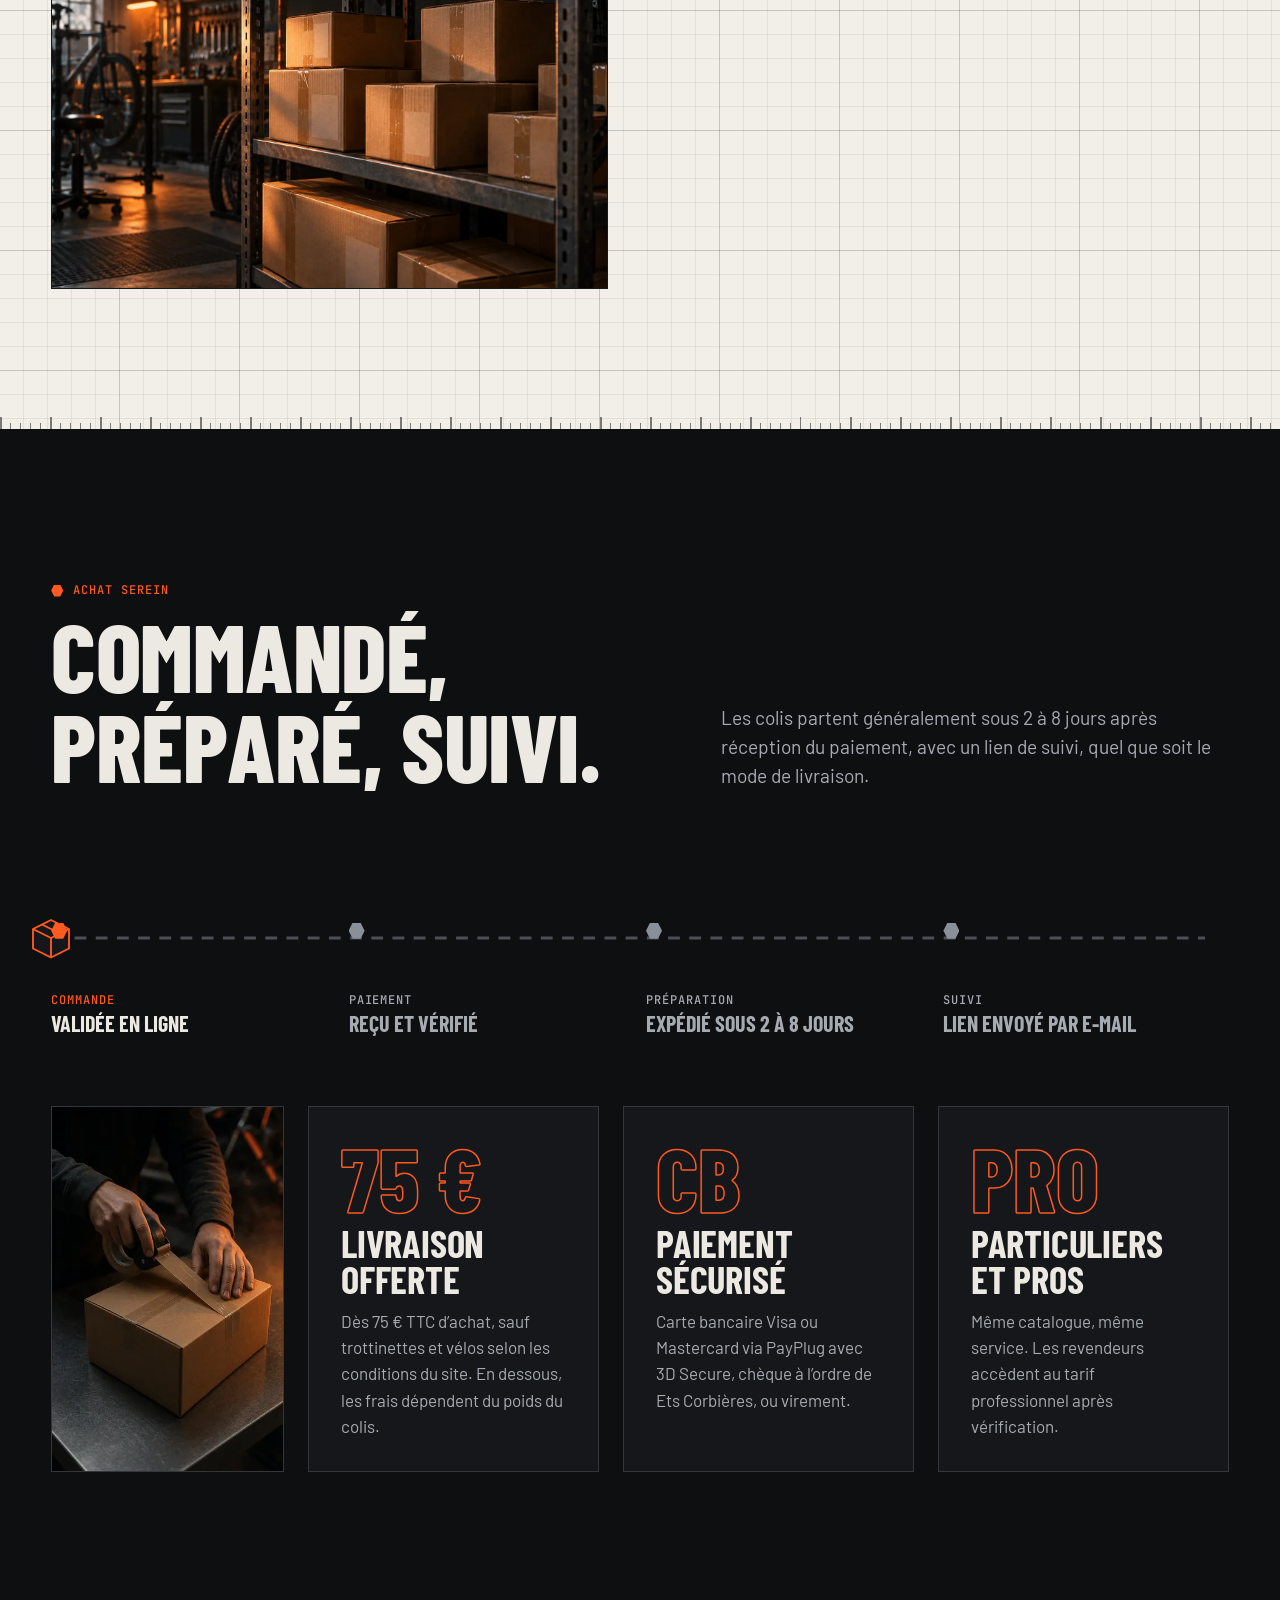
==== commit 6216ec93: "Maquette v6 avec les trois images Grok" ====
--- a/index.html
+++ b/index.html
@@ -23,7 +23,7 @@
 <link rel="preload" href="assets/fonts/barlow-condensed-latin-800-normal.woff2" as="font" type="font/woff2" crossorigin>
 <link rel="preload" href="assets/fonts/barlow-latin-400-normal.woff2" as="font" type="font/woff2" crossorigin>
 <link rel="stylesheet" href="assets/css/fonts.css?v=deb59577">
-<link rel="stylesheet" href="assets/css/site.css?v=81c560b5">
+<link rel="stylesheet" href="assets/css/site.css?v=5965d0fb">
 </head>
 <body>
 <a class="skip" href="#main">Aller au contenu</a>
@@ -333,6 +333,7 @@
       </ol>
     </div>
     <div class="serein-cols" data-stagger>
+      <div class="serein-photo" data-scene="grok/livraison-4x5" data-alt="Colis en carton fermé au ruban adhésif sur un établi en acier" data-kind="malette" data-sizes="(max-width: 1100px) 100vw, 22vw"></div>
       <div class="serein-col"><p class="serein-big">75 €</p><h3 class="h3">Livraison offerte</h3><p>Dès 75 € TTC d’achat, sauf trottinettes et vélos selon les conditions du site. En dessous, les frais dépendent du poids du colis.</p></div>
       <div class="serein-col"><p class="serein-big">CB</p><h3 class="h3">Paiement sécurisé</h3><p>Carte bancaire Visa ou Mastercard via PayPlug avec 3D Secure, chèque à l’ordre de Ets Corbières, ou virement.</p></div>
       <div class="serein-col"><p class="serein-big">PRO</p><h3 class="h3">Particuliers et pros</h3><p>Même catalogue, même service. Les revendeurs accèdent au tarif professionnel après vérification.</p></div>
@@ -378,7 +379,7 @@
 <script src="assets/js/vendor/CustomEase.min.js?v=d11c0971"></script>
 <script src="assets/js/vendor/lenis.min.js?v=99a73c03"></script>
 <script src="assets/js/vendor/ogl.min.js?v=c898cfab"></script>
-<script src="assets/js/images.js?v=f33c9966"></script>
+<script src="assets/js/images.js?v=076165bf"></script>
 <script src="assets/js/data.js?v=469b25d3"></script>
 <script src="assets/js/picto.js?v=6fa032b0"></script>
 <script src="assets/js/core.js?v=60428910"></script>
--- a/assets/css/site.css
+++ b/assets/css/site.css
@@ -1 +1 @@
-:root{--bg:#0e0f11;--bg-2:#15171a;--bg-3:#1d2024;--line:#8a909942;--line-2:#8a909980;--steel:#8a9099;--fg:#ece9e2;--mut:#a6abb2;--orange:#ff5a1f;--orange-2:#ff7a45;--orange-ink:#b83d0b;--paper:#f2efe8;--paper-2:#e5e1d7;--ink:#17181b;--ink-mut:#555a61;--grid:#17181b12;--grid-2:#17181b24;--ok:#3fb56b;--ko:#e2533a;--f-disp:"Barlow Condensed","Arial Narrow","Roboto Condensed",sans-serif;--f-body:"Barlow","Helvetica Neue",Arial,sans-serif;--f-mono:"JetBrains Mono",ui-monospace,"SF Mono",Menlo,monospace;--gut:max(clamp(16px,4vw,56px),env(safe-area-inset-left,0px));--gut-r:max(clamp(16px,4vw,56px),env(safe-area-inset-right,0px));--hd-h:68px;--ease:cubic-bezier(.2,.8,.2,1);--chamfer:polygon(10px 0,100% 0,100% calc(100% - 10px),calc(100% - 10px)100%,0 100%,0 10px);--buncss-light: ;--buncss-dark:initial;color-scheme:dark}*,*:before,*:after{box-sizing:border-box}html{-webkit-text-size-adjust:100%;scroll-behavior:auto;overflow-anchor:none}html.lenis,html.lenis body{height:auto}.lenis.lenis-smooth{scroll-behavior:auto!important}.lenis.lenis-stopped{overflow:clip}body{background:var(--bg);color:var(--fg);font:400 17px/1.55 var(--f-body);overflow-x:clip;-webkit-font-smoothing:antialiased;margin:0}body:before{content:"";position:fixed;height:env(safe-area-inset-top,0px);z-index:60;background:var(--bg);inset:0 0 auto}body.lock{overflow:hidden}img{display:block;max-width:100%;height:auto}a{color:inherit}button{font:inherit;color:inherit;cursor:pointer;background:0 0;border:0;padding:0}input,select,textarea{font:inherit;color:inherit}:focus-visible{outline:2px solid var(--orange);outline-offset:3px}::selection{background:var(--orange);color:var(--ink)}.sr{position:absolute;overflow:hidden;clip:rect(0 0 0 0);white-space:nowrap;width:1px;height:1px}.skip{position:absolute;z-index:200;background:var(--orange);color:var(--ink);padding:10px 14px;font-weight:600;top:-60px;left:12px}.skip:focus{top:12px}.mono{font:500 12px/1.4 var(--f-mono);letter-spacing:.08em;text-transform:uppercase}.eyebrow{display:inline-flex;color:var(--orange);align-items: center;gap:10px}.eyebrow:before{content:"";clip-path:polygon(25% 0,75% 0,100% 50%,75% 100%,25% 100%,0 50%);background:currentColor;flex:none;width:12px;height:12px}.paper .eyebrow{color:var(--orange-ink)}.h1,.h2,.h3{font-family:var(--f-disp);text-transform:uppercase;letter-spacing:-.005em;text-wrap:balance;margin:0;font-weight:800;line-height:.88}.h1{font-size:clamp(64px,12.5vw,214px)}.h2{font-size:clamp(46px,7.4vw,124px);line-height:.93}.h3{font-size:clamp(28px,3vw,42px);font-weight:700;line-height:.95}.lead{color:var(--mut);max-width:60ch;margin:0;font-size:clamp(18px,1.5vw,21px);line-height:1.5}.paper .lead{color:var(--ink-mut)}.sl{padding-bottom:.02em}.todo{color:var(--orange)}.paper .todo{color:var(--orange-ink)}.fine{color:var(--mut);margin:0;font-size:13px}.paper .fine{color:var(--ink-mut)}.wrap{padding-left:var(--gut);padding-right:var(--gut-r);width:100%;max-width:1480px;margin-inline-start:auto;margin-inline-end:auto}.sec{position:relative;padding-block-start:clamp(80px,11vw,160px);padding-block-end:clamp(80px,11vw,160px)}.sec-hd{display:grid;gap:22px;margin-bottom:clamp(40px,6vw,80px)}.sec-hd.split{grid-template-columns:minmax(0,1.2fr)minmax(0,1fr);align-items: end;gap:28px 60px}.paper{background-color:var(--paper);color:var(--ink);--buncss-light:initial;--buncss-dark: ;color-scheme:light;background-image:linear-gradient(var(--grid-2)1px,transparent 1px),linear-gradient(90deg,var(--grid-2)1px,transparent 1px),linear-gradient(var(--grid)1px,transparent 1px),linear-gradient(90deg,var(--grid)1px,transparent 1px);background-position:-1px -1px;background-size:120px 120px,120px 120px,24px 24px,24px 24px}.hazard{background:repeating-linear-gradient(-45deg,var(--orange)0 12px,var(--bg)12px 24px);height:10px}.btn{display:inline-flex;background:var(--orange);color:var(--ink);font:700 20px/1 var(--f-disp);letter-spacing:.04em;text-transform:uppercase;text-decoration:none;clip-path:var(--chamfer);justify-content:center;align-items: center;gap:12px;min-height:52px;padding:0 26px;transition:background .2s}.btn:hover{background:var(--orange-2)}.btn-ghost{color:var(--fg);box-shadow:inset 0 0 0 1.5px var(--line-2);clip-path:none;background:0 0}.btn-ghost:hover{background:#ffffff0f}.paper .btn-ghost{color:var(--ink);box-shadow:inset 0 0 0 1.5px var(--ink)}.btn-big{width:100%;min-height:60px;font-size:23px}.btn .arr{width:22px;height:12px}.btn-link{display:inline-block;color:inherit;font:500 13px/1.4 var(--f-mono);text-transform:uppercase;letter-spacing:.08em;text-underline-offset:4px;margin-top:14px}.btn-add{background:var(--orange);color:var(--ink);font:700 18px/1 var(--f-disp);text-transform:uppercase;letter-spacing:.05em;clip-path:var(--chamfer);min-width:104px;min-height:44px;padding:0 18px}.btn-add:hover{background:var(--orange-2)}.btn-add-sm{min-width:44px;padding:0;font-size:24px}.linkish{text-align:left;text-decoration:underline;text-underline-offset:3px}.badge-out{display:inline-flex;color:var(--mut);letter-spacing:.08em;align-items: center;gap:6px;padding:0;font-size:11px}.badge-out:before{content:"";background:var(--mut);opacity:.7;border-radius:50%;width:8px;height:8px}.hd{position:fixed;z-index:50;top:env(safe-area-inset-top,0px);transition:transform .45s var(--ease),background .3s,box-shadow .3s;left:0;right:0}.hd.is-solid{backdrop-filter:blur(12px)saturate(1.2);-webkit-backdrop-filter:blur(12px)saturate(1.2);box-shadow:0 1px 0 var(--line);background:#0e0f11db}.hd.is-hidden{transform:translateY(calc(-100% - env(safe-area-inset-top,0px)))}.hd-in{height:var(--hd-h);display:flex;align-items: center;gap:28px}.logo{display:inline-flex;text-decoration:none;font:800 28px/1 var(--f-disp);letter-spacing:.06em;flex:none;align-items: center;gap:10px}.logo img{display:block;transition:transform .4s var(--ease);width:auto;height:46px}.logo:hover img{transform:translateY(-2px)}.hd-nav{display:flex;white-space:nowrap;gap:clamp(14px,1.6vw,24px);margin-left:8px}.hd-nav a{font:600 18px/1 var(--f-disp);text-transform:uppercase;letter-spacing:.06em;text-decoration:none;color:var(--mut);position:relative;padding:8px 0}.hd-nav a:after{content:"";position:absolute;background:var(--orange);transform-origin:right;transition:transform .35s var(--ease);height:2px;bottom:2px;left:0;right:0;transform:scaleX(0)}.hd-nav a:hover{color:var(--fg)}.hd-nav a:hover:after,.hd-nav a[aria-current=page]:after{transform-origin:left;transform:scaleX(1)}.hd-nav a[aria-current=page]{color:var(--fg)}.hd-tools{display:flex;align-items: center;gap:6px;margin-left:auto}.hd-open{white-space:nowrap;display:inline-flex;color:var(--mut);align-items: center;gap:8px;margin-right:6px}[data-open-chip]:before{content:"";display:inline-block;background:var(--steel);vertical-align:1px;border-radius:50%;width:8px;height:8px;margin-right:8px}[data-open-chip].is-open:before{background:var(--ok);box-shadow:0 0 0 4px #3fb56b33}[data-open-chip].is-closed:before{background:var(--ko)}.tool{display:inline-grid;border-radius:2px;place-items: center;min-width:44px;height:44px}.tool:hover{background:#ffffff12}.tool svg{width:20px;height:20px}.tog{font:500 11px/1 var(--f-mono);letter-spacing:.08em;text-transform:uppercase;display:inline-flex;gap:6px;padding:0 10px}.tog .tog-state{color:var(--steel)}.tog[aria-pressed=true] .tog-state{color:var(--orange)}.cart-btn{position:relative;display:inline-flex;background:var(--fg);color:var(--ink);clip-path:var(--chamfer);font:700 18px/1 var(--f-disp);align-items: center;gap:8px;height:44px;padding:0 14px 0 12px}.cart-btn svg{width:20px;height:20px}.cart-count{text-align:center;font-variant-numeric:tabular-nums;min-width:1.2em}.burger{display:none;font:600 18px/1 var(--f-disp);text-transform:uppercase;letter-spacing:.06em;height:44px;padding:0 12px}.cur{position:fixed;z-index:300;pointer-events:none;opacity:0;width:0;height:0;transition:opacity .2s;top:0;left:0}.cur.is-on{opacity:1}.cur svg{position:absolute;overflow:visible;transition:scale .25s var(--ease);width:34px;height:34px;top:-8px;left:-8px}.cur-key{fill:var(--orange);stroke:var(--bg);stroke-width:1.5}.cur.is-hover svg{scale:1.35}.cur.is-text svg{opacity:0}.cur-label{position:absolute;white-space:nowrap;background:var(--orange);color:var(--ink);font:700 11px/1 var(--f-mono);letter-spacing:.08em;text-transform:uppercase;opacity:0;padding:5px 8px;transition:all .2s;top:20px;left:26px;transform:translateY(4px)}.cur.has-label .cur-label{opacity:1;transform:none}html.has-cur,html.has-cur a,html.has-cur button,html.has-cur label,html.has-cur [data-tilt]{cursor:none}html.has-cur input,html.has-cur textarea,html.has-cur select{cursor:auto}.shutter{position:fixed;z-index:120;display:flex;pointer-events:none;visibility:hidden;flex-direction:column;inset:0}.shutter.is-on,.nav-in .shutter{visibility:visible;pointer-events:auto}.slat{display:block;transform-origin:50% 0;background:linear-gradient(#2a2e33,#1a1c20 46%,#0f1012 50%,#23272c 54%,#2a2e33);flex:1;transform:scaleY(0);box-shadow:inset 0 1px #ffffff0f}.nav-in .slat{transform:scaleY(1)}.veil{position:fixed;z-index:70;opacity:0;pointer-events:none;backdrop-filter:blur(2px);-webkit-backdrop-filter:blur(2px);background:#0506079e;transition:opacity .35s;inset:0}.veil.is-on{opacity:1;pointer-events:auto}.x{display:grid;color:inherit;flex:none;place-items: center;width:44px;height:44px;font-size:30px;line-height:1}.drawer{position:fixed;z-index:80;background:var(--bg-2);border-left:1px solid var(--line);display:flex;padding:calc(env(safe-area-inset-top,0px) + 10px)max(20px,env(safe-area-inset-right,0px))calc(env(safe-area-inset-bottom,0px) + 18px)20px;transition:transform .5s var(--ease);visibility:hidden;flex-direction:column;width:min(460px,100%);top:0;bottom:0;right:0;transform:translate(104%)}.drawer.is-open{visibility:visible;transform:none}.drawer-hd{display:flex;justify-content:space-between;align-items: center}.drawer-hd h2{font:800 40px/1 var(--f-disp);text-transform:uppercase;margin:0}.ship{background:var(--bg-3);margin:6px 0 14px;padding:12px 14px}.chain{display:block;width:100%;height:46px}.chain .sprk{fill:none;stroke:var(--steel);stroke-width:2}.chain .sprk rect{fill:var(--steel);stroke:none}.chain-track{fill:none;stroke:var(--line-2);stroke-width:5;stroke-dasharray:6 4}.chain-fill{fill:none;stroke:var(--orange);stroke-width:5}.chain-links{fill:none;stroke:var(--bg-3);stroke-width:7;stroke-dasharray:2 8}.ship-msg{color:var(--mut);margin:8px 0 0;font-size:14px}.ship-msg strong{color:var(--fg)}.drawer-body{overflow-y:auto;overscroll-behavior:contain;flex:1;margin:0 -6px;padding:0 6px}.drawer-ft{border-top:1px solid var(--line);display:grid;gap:10px;padding-top:14px}.drawer-ft .fine{text-align:center}.lines{list-style:none;display:grid;gap:2px;margin:0;padding:0}.line{display:grid;grid-template-columns:72px minmax(0,1fr)auto;border-bottom:1px solid var(--line);align-items: start;gap:14px;padding:12px 0}.line-media .pmedia{aspect-ratio:1}.line-info p{margin:0}.line-info .mono{color:var(--steel);font-size:11px}.line-name{font-weight:600;line-height:1.25}.line-v{color:var(--mut);font-size:11px!important}.line-p{font:700 20px/1 var(--f-disp);font-variant-numeric:tabular-nums;margin:0}.qty{display:inline-flex;border:1px solid var(--line-2);align-items: center;gap:4px;margin-top:8px}.qty button{width:40px;height:40px;font-size:18px}.qty span{text-align:center;font:500 14px var(--f-mono);min-width:22px}.tot{display:grid;gap:6px;margin:0}.tot div{display:flex;justify-content:space-between}.tot dt{color:var(--mut)}.tot dd{font:700 22px/1 var(--f-disp);font-variant-numeric:tabular-nums;margin:0}.empty{text-align:center;display:grid;justify-items:center;gap:12px;padding:40px 10px}.empty p{color:var(--mut);margin:0}.pay h3,.done h3{font:800 30px/1 var(--f-disp);text-transform:uppercase;margin:6px 0 16px}.pay fieldset{display:grid;border:0;gap:8px;margin:0 0 14px;padding:0}.pay legend{color:var(--steel);margin-bottom:8px}.opt{display:grid;grid-template-columns:auto 1fr;background:var(--bg-3);align-items: start;gap:12px;padding:14px}.opt input{accent-color:var(--orange);width:18px;height:18px;margin-top:2px}.opt strong{display:block}.opt span{color:var(--mut);font-size:14px}.opt span strong{color:var(--fg);font-size:16px}.done{text-align:center;padding:30px 6px}.done-bolt{fill:none;stroke:var(--orange);stroke-width:3;width:72px;margin:0 auto 6px}.done p{color:var(--mut)}.modal{position:fixed;z-index:85;display:grid;pointer-events:none;visibility:hidden;place-items: center;padding:16px;inset:0}.modal.is-open{visibility:visible}.modal-in{pointer-events:auto;position:relative;overflow-y:auto;background:var(--bg-2);border:1px solid var(--line);display:grid;grid-template-columns:minmax(0,1fr)minmax(0,1fr);opacity:0;transition:.45s var(--ease);width:min(980px,100%);max-height:calc(100svh - 32px);transform:translateY(30px)scale(.98)}.modal.is-open .modal-in{opacity:1;transform:none}.modal-in>.x{position:absolute;z-index:2;color:var(--fg);background:#0e0f11db;top:6px;right:6px}.quick-media .pmedia{aspect-ratio:1;height:100%}.quick-info{display:grid;align-content: start;gap:14px;padding:clamp(22px,4vw,44px)}.quick-info h2{font:800 clamp(34px,4vw,52px)/.92 var(--f-disp);text-transform:uppercase;margin:0}.quick-info>.mono{color:var(--orange)}.quick-facts{list-style:none;display:grid;color:var(--mut);gap:6px;margin:0;padding:0;font-size:11px}.quick-facts li:before{content:"— ";color:var(--steel)}.search{position:fixed;z-index:85;background:var(--bg-2);border-bottom:1px solid var(--line);transition:transform .5s var(--ease);visibility:hidden;padding:calc(env(safe-area-inset-top,0px) + 20px)0 26px;top:0;left:0;right:0;transform:translateY(-104%)}.search.is-open{visibility:visible;transform:none}.search-in{padding-left:var(--gut);padding-right:var(--gut-r);display:grid;gap:12px;max-width:860px;margin:0 auto}.search-in label{color:var(--steel)}.search-row{display:flex;align-items: center;gap:8px}.search-row input{background:var(--bg);border:1.5px solid var(--line-2);font:700 clamp(22px,3vw,32px)var(--f-disp);text-transform:uppercase;letter-spacing:.02em;flex:1;min-width:0;height:64px;padding:0 16px}.search-row input:focus{border-color:var(--orange);outline:none}.search-res{list-style:none;display:grid;overflow-y:auto;gap:4px;max-height:60svh;margin:0;padding:0}.hint{color:var(--mut);padding:8px 0}.hit{display:grid;grid-template-columns:56px minmax(0,1fr)auto auto;border-bottom:1px solid var(--line);align-items: center;gap:14px;padding:8px 0}.hit-media .pmedia{aspect-ratio:1}.hit-info p{margin:0}.hit-info .mono{color:var(--steel);font-size:11px}.hit .price{font-size:20px}.menu{position:fixed;z-index:75;background:var(--bg);overflow-y:auto;overscroll-behavior:contain;visibility:hidden;clip-path:inset(0 0 100% 0);transition:clip-path .6s var(--ease),visibility 0s .6s;inset:0}.menu.is-open{visibility:visible;clip-path:inset(0 0 0 0);transition:clip-path .6s var(--ease)}.menu-in{padding:calc(env(safe-area-inset-top,0px) + 90px)var(--gut-r)40px var(--gut);display:grid;gap:4px}.menu-meta{color:var(--mut);margin-top:20px;line-height:2}.toasts{position:fixed;z-index:150;left:50%;top:calc(env(safe-area-inset-top,0px) + var(--hd-h) + 12px);display:grid;gap:8px;width:min(440px,100% - 32px);transform:translate(-50%)}.toast{background:var(--fg);color:var(--ink);clip-path:var(--chamfer);padding:14px 18px;font-size:15px;font-weight:600;box-shadow:0 10px 40px #0006}.pmedia{position:relative;aspect-ratio:1;overflow:hidden;color:#3a3e44;background:#f4f3ef;width:100%}.pmedia img{object-fit:contain;width:100%;height:100%}.pmedia.is-real{background:#fff}.pmedia.is-ph{display:grid;background-color:#eceae4;background-image:linear-gradient(#17181b14 1px,#0000 1px),linear-gradient(90deg,#17181b14 1px,#0000 1px);background-size:16px 16px;place-items: center}.pmedia .picto{width:58%;height:58%}.ph-tag{position:absolute;font:500 11px/1 var(--f-mono);letter-spacing:.08em;text-transform:uppercase;opacity:.6;bottom:7px;left:8px}.smedia{position:absolute;overflow:hidden;inset:0}.smedia img{object-fit:cover;width:100%;height:100%}.smedia.is-ph{color:#a6abb25c;display:grid;background:#121417;place-items: center}.ph-scene{position:absolute;background:radial-gradient(60% 70% at 30% 20%,#ff7a4538,#0000 60%),radial-gradient(50% 50% at 80% 90%,#8a909924,#0000 70%),linear-gradient(160deg,#1b1e22,#0c0d0f 70%);inset:0}.ph-scene:after{content:"";position:absolute;mask-image:linear-gradient(#0000,#000 40%,#0000);background-image:radial-gradient(#ffffff0d 1.2px,#0000 1.3px);background-size:18px 18px;inset:0}.ph-big{position:relative;aspect-ratio:1;stroke-width:1.2;width:min(62%,420px);height:auto}.smedia .ph-tag{color:var(--mut);opacity:.8;font-size:11px;bottom:12px;left:12px}.pcard{position:relative;display:flex;background:var(--bg-2);border:1px solid var(--line);transform-style:preserve-3d;will-change:transform;flex-direction:column}.pcard:after{content:"";position:absolute;pointer-events:none;background:radial-gradient(260px circle at var(--gx,50%)var(--gy,0%),#ff7a4524,transparent 60%);opacity:0;transition:opacity .3s;inset:0}.pcard.is-tilt:after{opacity:1}.pcard-rank{position:absolute;z-index:2;background:var(--ink);color:var(--orange);padding:5px 7px;top:10px;left:10px}.pcard-media{display:block;width:100%}.pcard-body{display:flex;flex-direction:column;flex:1;gap:10px;padding:14px 14px 16px}.pcard-brand{color:var(--steel);margin:0;font-size:11px}.pcard-name{font:700 22px/1.02 var(--f-disp);text-transform:uppercase;letter-spacing:.01em;margin:0}.pcard-name a{text-decoration:none}.pcard-name a:hover{color:var(--orange)}.pcard-foot{display:flex;justify-content:space-between;align-items: center;gap:10px;margin-top:auto}.price{font:700 24px/1 var(--f-disp);font-variant-numeric:tabular-nums;white-space:nowrap}.price-big{display:flex;align-items:baseline;gap:8px;font-size:40px}.price-big .mono{color:var(--steel)}.vars{display:flex;flex-wrap:wrap;align-items: center;gap:6px}.sw{background:var(--sw);box-shadow:inset 0 0 0 2px #00000040,0 0 0 1px var(--line-2);position:relative;border-radius:50%;width:24px;height:24px}.sw:before{content:"";position:absolute;inset:-10px}.sw[aria-checked=true]{box-shadow:inset 0 0 0 2px #00000040,0 0 0 2px var(--bg-2),0 0 0 4px var(--orange)}.vars-name{color:var(--mut);margin-left:4px;font-size:11px}.chip-size{border:1px solid var(--line-2);font:500 12px var(--f-mono);min-width:40px;min-height:40px;padding:0 10px}.chip-size[aria-checked=true]{background:var(--fg);color:var(--ink);border-color:var(--fg)}.flyer{position:fixed;z-index:140;pointer-events:none;border-radius:4px;box-shadow:0 20px 50px #00000080}.paper .pcard{border-color:var(--grid-2);color:var(--ink);background:#fff}.paper .pcard-brand{color:var(--ink-mut)}.ft{background:var(--bg);border-top:1px solid var(--line);overflow:hidden}.ft-top{display:grid;grid-template-columns:minmax(0,1.3fr)repeat(3,minmax(0,1fr));gap:40px;padding-block-start:72px;padding-block-end:48px}.ft h3{font:700 15px/1 var(--f-mono);letter-spacing:.1em;text-transform:uppercase;color:var(--steel);margin:0 0 16px}.ft ul{list-style:none;display:grid;gap:8px;margin:0;padding:0}.ft-hours{color:var(--mut);font-size:11px;margin-bottom:16px!important}.ft a{text-decoration:none;color:var(--mut)}.ft a:hover{color:var(--fg)}.ft address{color:var(--mut);font-style:normal;line-height:1.7}.news{display:flex;gap:0;max-width:420px;margin-top:18px}.news input{background:var(--bg-2);border:1.5px solid var(--line-2);border-right:0;flex:1;min-width:0;height:52px;padding:0 14px}.news .btn{clip-path:none;min-height:52px}.ft-word{font:800 clamp(90px,25vw,420px)/.78 var(--f-disp);letter-spacing:-.01em;text-transform:uppercase;color:#0000;-webkit-text-stroke:1.5px #8a909973;user-select:none;white-space:nowrap;text-align:center;margin:0;padding-top:20px}.ft-word span{display:inline-block}.ft-bot{display:flex;padding-block:22px calc(env(safe-area-inset-bottom,0px) + 22px);border-top:1px solid var(--line);color:var(--steel);flex-wrap:wrap;justify-content:space-between;gap:10px 28px}.ft-bot p{margin:0}.copyable{display:inline-flex;align-items: center;gap:10px}.copy-btn{font:500 11px var(--f-mono);letter-spacing:.08em;text-transform:uppercase;opacity:.8;border:1px solid;min-height:40px;padding:0 10px}.copy-btn:hover{opacity:1}@media (max-width:1320px){.hd-open{display:none}}@media (max-width:1100px){.hd-nav,.hd-open{display:none}.burger{display:inline-flex;align-items: center}.ft-top{grid-template-columns:1fr 1fr}}@media (max-width:700px){:root{--hd-h:60px}body{font-size:16px}.tog{display:none}.sec-hd.split,.modal-in{grid-template-columns:1fr}.quick-media .pmedia{height:auto}.ft-top{grid-template-columns:1fr;gap:30px}.logo img{height:36px}.cart-btn{padding:0 10px}.hit{grid-template-columns:48px minmax(0,1fr)auto}.hit .btn-add{display:none}}.calm *,.calm *:before,.calm *:after{animation-duration:.01ms!important;transition-duration:.01ms!important}@media (prefers-reduced-motion:reduce){html:not(.calm-off) .slat{transition:none}}.js .loader{display:grid}.loader{position:fixed;z-index:110;background:var(--bg);display:none;animation:0s 6s forwards ldfail;place-items: center;inset:0}.no-intro .loader,.nav-in .loader,.calm .loader{display:none!important}@keyframes ldfail{to{visibility:hidden;opacity:0;pointer-events:none}}.loader-in{display:grid;justify-items:center;gap:18px}.ld-bolt{overflow:visible;width:min(190px,44vw)}.ld-washer{fill:none;stroke:var(--steel);stroke-width:2}.ld-head path{fill:#2a2e33;stroke:var(--fg);stroke-width:2.5;stroke-linejoin:round}.ld-head .ld-sock{fill:var(--bg);stroke:var(--orange)}.ld-marks line{stroke:var(--steel);stroke-width:1.5}.ld-read{display:grid;justify-items:center;gap:4px}.ld-gauge{overflow:visible;width:min(240px,60vw)}.ld-arc{fill:none;stroke:var(--line-2);stroke-width:6}.ld-arc-on{fill:none;stroke:var(--orange);stroke-width:6}.ld-ticks line{stroke:var(--steel);stroke-width:2}.ld-ticks text{fill:var(--mut);font:500 12px var(--f-mono)}.ld-needle{stroke:var(--fg);stroke-width:3;stroke-linecap:round}.ld-pivot{fill:var(--orange)}.ld-read p{color:var(--mut);font-variant-numeric:tabular-nums;margin:0}.loader.is-click .ld-msg{color:var(--orange)}.hero{position:relative;display:flex;overflow:hidden;isolation:isolate;padding-top:calc(var(--hd-h) + 40px);flex-direction:column;justify-content:flex-end;min-height:clamp(600px,100svh,1000px)}.hero-media{position:absolute;z-index:-1;background:#0b0c0d;inset:0}.hero-gl{position:absolute;display:block;width:100%;height:100%;inset:0}.hero-fallback{position:absolute;opacity:0;background-position:50%;background-size:cover;inset:0}.hero.no-gl .hero-fallback{opacity:1}.hero-fallback.flip{transform:scaleX(-1)}.hero.no-gl .hero-fallback:after{content:"";position:absolute;background:radial-gradient(42vmax circle at var(--mx,62%)var(--my,38%),#ffb4820d,#0b0c0db8 45%,#0b0c0de6 75%);inset:0}.hero:after{content:"";position:absolute;z-index:-1;pointer-events:none;background:linear-gradient(90deg,#0e0f11d1,#0e0f1133 55%,#0000),linear-gradient(#0000 60%,#0e0f11f2);inset:0}.hero-in{position:relative;display:grid;grid-template-columns:minmax(0,1fr);gap:22px;padding-bottom:clamp(36px,6vw,80px)}.hero-title{display:flex;flex-wrap:wrap;column-gap:.22em;max-width:9ch;font-size:min(12.5vw,17svh,214px)}.ht-line{display:inline-block;white-space:nowrap}.ht-dot{color:var(--orange)}.hero-dim{display:flex;color:var(--steel);align-items: center;gap:12px;max-width:520px}.hero-dim i{background:var(--steel);position:relative;transform-origin:center;flex:1;height:1px}.hero-dim i:first-child:before,.hero-dim i:last-child:after{content:"";position:absolute;background:var(--steel);width:1px;height:11px;top:-5px}.hero-dim i:first-child:before{left:0}.hero-dim i:last-child:after{right:0}.hero-lead{color:#c9ccd1}.hero-ctas{display:flex;flex-wrap:wrap;gap:12px}.hero-spec{position:absolute;right:var(--gut-r);top:calc(var(--hd-h) + 30px);display:grid;text-align:right;color:var(--steel);gap:4px}.hero-spec span:first-child{color:var(--orange)}.ticker{position:relative;overflow:hidden;border-top:1px solid var(--line);backdrop-filter:blur(6px);-webkit-backdrop-filter:blur(6px);background:#0e0f11b3}.ticker-track{display:flex;width:max-content}.ticker-track span{font:700 20px/1 var(--f-disp);text-transform:uppercase;letter-spacing:.05em;white-space:nowrap;display:inline-flex;align-items: center;gap:28px;padding:16px 28px}.ticker-track span:after{content:"";background:var(--orange);clip-path:polygon(25% 0,75% 0,100% 50%,75% 100%,25% 100%,0 50%);width:10px;height:10px}.calm .ticker-track{flex-wrap:wrap;width:auto}.calm .ticker-track span[aria-hidden]{display:none}.ecl{position:relative}.ecl-pin{display:flex;flex-direction:column;justify-content:center;min-height:100svh;padding-block-start:clamp(70px,9vw,120px);padding-block-end:30px}.ecl-grid{display:grid;grid-template-columns:minmax(0,.8fr)minmax(0,1.4fr);align-items: center;gap:40px clamp(30px,5vw,80px)}.ecl-copy{display:grid;align-content: start;gap:20px}.ecl-legend{list-style:none;counter-reset:l;display:grid;gap:6px;margin:6px 0 0;padding:0;font-size:12px}.ecl-legend li{counter-increment:l;display:flex;color:var(--ink-mut);align-items: center;gap:10px;transition:color .3s}.ecl-legend li:before{content:counter(l);display:grid;border:1.5px solid;border-radius:50%;place-items: center;width:22px;height:22px;transition:all .3s;font-size:11px}.ecl-legend li.is-on{color:var(--ink)}.ecl-legend li.is-on:before{background:var(--orange);border-color:var(--orange);color:var(--ink)}.ecl-stage{min-width:0}#hub{overflow:visible;width:100%;height:auto}#hub .cl{stroke:var(--ink-mut);stroke-width:1;stroke-dasharray:18 5 3 5;fill:none}#hub .cl2{stroke:var(--ink);stroke-width:.8;stroke-dasharray:10 4 2 4}#hub .body{fill:url(#hatch);stroke:var(--ink);stroke-width:2.2;stroke-linejoin:round;fill-rule:evenodd}#hub .hatch{stroke:#17181b73;stroke-width:1.2}#hub .ball{fill:var(--paper);stroke:var(--ink);stroke-width:1.5}#hub .hole{fill:var(--paper);stroke:var(--ink);stroke-width:1.2}#hub .spl{stroke:var(--ink);stroke-width:1.4}#hub .dl{stroke:var(--orange-ink);stroke-width:1.5;fill:none}#hub .ext{stroke:var(--orange-ink);stroke-width:1;stroke-dasharray:4 3;fill:none}#hub .arh,.geo .arh{fill:var(--orange-ink)}#hub text{font:600 15px var(--f-mono);fill:var(--orange-ink);letter-spacing:.06em}#hub .lead{stroke:var(--ink);stroke-width:1.2;fill:none}#hub .lnum{fill:var(--orange);stroke:var(--ink);stroke-width:1.5}#hub .lnum-t{font:700 15px var(--f-mono);fill:var(--ink)}.cartouche{border-collapse:collapse;color:var(--ink);margin:30px 0 0 auto;font-size:11px}.cartouche td{border:1.5px solid var(--ink);padding:8px 12px}.cartouche td:first-child{font-weight:700}.ecl-hubs{padding-block-start:40px;padding-block-end:clamp(80px,10vw,140px)}.ecl-hubs-hd{display:flex;flex-wrap:wrap;justify-content:space-between;align-items:baseline;gap:10px;margin-bottom:22px}.grid-3{display:grid;grid-template-columns:repeat(3,minmax(0,1fr));gap:clamp(12px,2vw,24px)}.marques{isolation:isolate}.marques-band{position:absolute;z-index:-1;overflow:hidden;pointer-events:none;-webkit-mask-image:linear-gradient(#000 45%,#0000);mask-image:linear-gradient(#000 45%,#0000);height:clamp(360px,48vw,700px);inset:0 0 auto}.marques-band .smedia{inset:-10% 0}.marques-band .smedia img{object-position:72% 50%;opacity:.62}.marques-band .smedia:after{content:"";position:absolute;background:linear-gradient(90deg,#0e0f11f0 0%,#0e0f11b3 42%,#0e0f1140 100%),linear-gradient(#0000 50%,#0e0f11b3);inset:0}.marques-band .smedia.is-ph{display:none}@media (max-width:700px){.marques-band{height:420px}.marques-band .smedia img{object-position:80% 50%;opacity:.5}}.servante{display:grid;grid-template-columns:minmax(0,1fr)minmax(0,1.25fr);align-items: start;gap:clamp(24px,4vw,60px)}.servante-body{display:grid;border:1px solid var(--line);perspective:900px;background:linear-gradient(#24282d,#191c20);gap:10px;padding:18px;box-shadow:inset 0 1px #ffffff0f,0 30px 80px #00000073}.tiroir{position:relative;display:block;text-align:left;width:100%}.tiroir-tray{position:absolute;clip-path:polygon(3% 100%,97% 100%,100% 0,0 0);transition:height .45s var(--ease);background:linear-gradient(#0d0e10,#1b1e22);height:0;top:0;left:4%;right:4%;transform:translateY(-100%)}.tiroir-face{position:relative;display:grid;grid-template-columns:minmax(0,1fr)auto;grid-template-rows:auto auto;transition:transform .45s var(--ease),box-shadow .45s;background:linear-gradient(#3a3f46,#2b2f35);border:1px solid #4a5058;align-items: center;gap:6px 18px;padding:16px 18px 22px;box-shadow:inset 0 1px #ffffff1f,inset 0 -2px #0000004d}.tiroir:hover .tiroir-face{background:linear-gradient(#424850,#30353b)}.tiroir.is-open .tiroir-face{border-color:var(--orange);transform:translateY(10px)scale(1.025);box-shadow:inset 0 1px #ffffff24,0 18px 30px #00000080}.tiroir.is-open .tiroir-tray{height:12px}.tiroir-plate{grid-row:1/3;display:flex;position:relative;background:#f4f2ec;justify-content:center;align-items: center;height:64px;padding:8px 14px;box-shadow:inset 0 0 0 1px #00000026}.tiroir-plate:before,.tiroir-plate:after{content:"";position:absolute;background:radial-gradient(circle at 35% 35%,#fff,#8a9099 60%,#4a4f56);border-radius:50%;width:6px;height:6px;margin-top:-3px;top:50%}.tiroir-plate:before{left:5px}.tiroir-plate:after{right:5px}.tiroir-plate img{object-fit:contain;mix-blend-mode:multiply;width:auto;max-width:100%;max-height:48px}.tiroir-name{font:800 24px var(--f-disp);color:var(--ink);text-transform:uppercase}.tiroir-meta{display:grid;text-align:right;gap:4px}.tiroir-count{color:var(--fg);font-size:12px}.tiroir-count b{font-size:20px;font-family:var(--f-disp)}.tiroir-excl{color:var(--orange);font-size:11px}.tiroir-handle{position:absolute;background:linear-gradient(#cfd3d8,#7b8189);border-radius:3px;width:34%;height:6px;bottom:7px;left:50%;transform:translate(-50%);box-shadow:0 2px 3px #00000080}.servante-side{display:grid;align-content: start;gap:22px;min-height:520px}.side-hd{display:grid;gap:10px}.side-hd .h3{font-size:clamp(44px,5vw,76px);font-weight:800}.side-hd p{color:var(--mut);max-width:52ch;margin:0}.side-count{color:var(--steel)!important}.side-cards{display:grid;grid-template-columns:repeat(3,minmax(0,1fr));gap:12px}.pcard-sm .pcard-name{font-size:18px}.pcard-sm .pcard-body{gap:8px;padding:10px 10px 12px}.pcard-sm .btn-add{min-width:0;padding:0 12px;font-size:16px}.pcard-sm .price{font-size:20px}.prat-grid{display:grid;grid-template-columns:repeat(3,minmax(0,1fr));gap:clamp(12px,2vw,24px)}.prat{position:relative;display:flex;text-decoration:none;background:var(--bg-2);border:1px solid var(--line);transform-style:preserve-3d;overflow:hidden;flex-direction:column}.prat-media{position:relative;aspect-ratio:4/5;overflow:hidden;background:#f4f3ef}.prat-media .smedia,.prat-prod{position:absolute;transition:transform .8s var(--ease);inset:0}.prat-prod .pmedia{aspect-ratio:auto;background:#fff;height:100%}.prat-prod .pmedia img{padding:10%}.prat:hover .prat-media .smedia,.prat:hover .prat-prod{transform:scale(1.06)}.laser{position:absolute;background:var(--orange);opacity:0;pointer-events:none;height:2px;top:0;left:0;right:0;box-shadow:0 0 18px 4px #ff5a1fb3}.prat-body{position:absolute;display:grid;background:linear-gradient(#0000,#0e0f11eb 45%);gap:8px;padding:60px 18px 18px;bottom:0;left:0;right:0}.prat-name{font:800 clamp(48px,5vw,76px)/.85 var(--f-disp);text-transform:uppercase;margin:0}.prat-count{color:var(--orange);margin:0}.prat-subs{list-style:none;display:flex;flex-wrap:wrap;gap:6px;margin:0;padding:0}.prat-subs li{font:500 11px var(--f-mono);letter-spacing:.04em;border:1px solid var(--line-2);color:var(--mut);padding:5px 8px}.prat-subs .more{color:var(--fg);border-color:var(--fg)}.mur{position:relative;overflow:hidden;isolation:isolate;padding-block-start:clamp(80px,11vw,160px);padding-block-end:clamp(80px,11vw,160px)}.mur-bg{position:absolute;z-index:-1;background-color:#23262b;background-image:radial-gradient(circle,#0d0e10 3.2px,#0000 3.8px),radial-gradient(circle at 52% 56%,#ffffff12 3.2px,#0000 3.8px),linear-gradient(#0e0f11d9,#0e0f1133 30% 70%,#0e0f11e6);background-size:26px 26px,26px 26px,100% 100%;inset:0}.mur-bg:after{content:"";position:absolute;background:radial-gradient(70% 60% at 25% 0%,#ff7a4524,#0000 60%);inset:0}.mur-board{display:grid;grid-template-columns:repeat(5,minmax(0,1fr));gap:46px clamp(12px,1.6vw,22px);padding-top:20px}.tag{position:relative;padding-top:26px}.tag-pin{position:absolute;z-index:2;background:radial-gradient(circle at 35% 35%,#e9ecef,#7b8189 55%,#3a3e44);border-radius:50%;width:16px;height:16px;margin-left:-8px;top:0;left:50%;box-shadow:0 3px 6px #0009}.tag-swing{transform-origin:50% -18px;will-change:transform}.tag-cord{position:absolute;background:#b9bec5;width:1.5px;height:30px;margin-left:-.75px;top:-18px;left:50%}.tag-card{position:relative;background:var(--paper);color:var(--ink);display:grid;clip-path:polygon(14% 0,86% 0,100% 10%,100% 100%,0 100%,0 10%);gap:8px;padding:26px 12px 14px;box-shadow:0 20px 40px #00000059}.tag-hole{position:absolute;background:#23262b;border-radius:50%;width:12px;height:12px;margin-left:-6px;top:8px;left:50%;box-shadow:inset 0 0 0 2px #c9c4b8}.tag-rank{color:var(--orange-ink);text-align:center;margin:0;font-size:11px}.tag-media{display:block;width:100%}.tag-media .pmedia{background:#fff}.tag-name{font:700 19px/1 var(--f-disp);text-transform:uppercase;min-height:2em;margin:0}.tag-ref{color:var(--ink-mut);letter-spacing:.06em;margin:-6px 0 0;font-size:11px}.tag-foot{display:flex;flex-wrap:wrap;justify-content:space-between;align-items: center;gap:8px}.tag .price{font-size:22px}.tag .btn-add{min-width:0;min-height:40px;padding:0 12px;font-size:16px}.tag .sw[aria-checked=true]{box-shadow:inset 0 0 0 2px #00000040,0 0 0 2px var(--paper),0 0 0 4px var(--orange)}.tag .vars-name{color:var(--ink-mut)}.mur-ft{display:flex;justify-content:center;margin-top:50px}.beast{padding-block-start:clamp(80px,10vw,150px);padding-block-end:clamp(80px,10vw,150px)}.beast-grid{display:grid;grid-template-columns:minmax(0,.85fr)minmax(0,1.3fr);align-items: center;gap:40px clamp(30px,5vw,80px)}.beast-copy{display:grid;align-content: start;gap:18px}.beast-sub{font:600 clamp(22px,2.2vw,30px)/1.1 var(--f-disp);text-transform:uppercase;color:var(--orange-ink);margin:-6px 0 0}.cotes{display:grid;grid-template-columns:1fr 1fr;border-top:1.5px solid var(--ink);margin:6px 0 0}.cote{display:flex;border-bottom:1px solid var(--grid-2);cursor:default;justify-content:space-between;align-items:baseline;gap:10px;padding:10px 2px;transition:background .2s}.cote:nth-child(odd){border-right:1px solid var(--grid-2);padding-right:14px}.cote:nth-child(2n){padding-left:14px}.cote dt{color:var(--ink-mut);font-size:14px}.cote dd{font:700 22px/1 var(--f-disp);font-variant-numeric:tabular-nums;white-space:nowrap;margin:0}.cote.is-hi{background:#ff5a1f1f}.cote.is-hi dd{color:var(--orange-ink)}.beast-buy{display:flex;flex-wrap:wrap;align-items: center;gap:18px 24px;margin-top:6px}.beast-buy .price-big .mono{color:var(--ink-mut)}.beast-draw{position:relative;min-width:0}.beast-photo{position:absolute;z-index:2;background:#fff;width:min(30%,230px);margin:0;padding:6px 6px 0;top:-20px;left:0;transform:rotate(-2deg);box-shadow:0 12px 30px #17181b2e}.beast-photo .pmedia{background:#fff}.beast-photo figcaption{color:var(--ink-mut);padding:6px 2px;font-size:11px}.geo{display:block;overflow:visible;width:100%;height:auto}.geo .gl{stroke:var(--ink);stroke-width:3}.geo .wh{fill:none;stroke:var(--ink-mut);stroke-width:3;stroke-dasharray:14 10}.geo .hubdot,.geo .bb{fill:var(--paper);stroke:var(--ink);stroke-width:4}.geo .ax{stroke:var(--ink-mut);stroke-width:2;stroke-dasharray:30 10 6 10;fill:none}.geo .tube{stroke:var(--ink);stroke-width:16;stroke-linecap:round;fill:none;transition:stroke .25s}.geo .head{stroke-width:26}.geo .post{stroke:var(--ink-mut);stroke-width:10;stroke-dasharray:16 10;fill:none}.geo .fork{stroke:var(--ink-mut);stroke-width:12;stroke-linecap:round;fill:none}.geo .dl{stroke:var(--orange-ink);stroke-width:3.5;fill:none;transition:stroke-width .2s}.geo .ext{stroke:var(--orange-ink);stroke-width:2;stroke-dasharray:8 6;fill:none}.geo text{font:600 34px var(--f-mono);fill:var(--orange-ink);letter-spacing:.04em}.geo text.big{font:800 64px var(--f-disp)}.geo .dim{transition:opacity .25s}.geo.has-hi .dim:not(.is-hi){opacity:.25}.geo .dim.is-hi .dl{stroke-width:7}.geo .tube.is-hi,.geo .fork.is-hi{stroke:var(--orange)}.geo-note{color:var(--ink-mut);text-align:right;margin:8px 0 0;font-size:11px}.protect-grid{display:grid;grid-template-columns:minmax(0,1fr)minmax(0,1.05fr);align-items: center;gap:40px clamp(30px,5vw,80px);margin-bottom:clamp(40px,6vw,70px)}.protect-copy{display:grid;gap:20px}.normes{display:grid;grid-template-columns:1fr 1fr;gap:12px}.norme{border:1px solid var(--line-2);background:var(--bg-2);padding:16px}.norme-code{font:800 30px/1 var(--f-disp);color:var(--orange);margin:0 0 6px}.norme p:last-child{color:var(--mut);margin:0;font-size:14px}.protect-visual{position:relative;aspect-ratio:4/3;overflow:hidden;touch-action:pan-y;background:#111}.protect-photo{position:absolute;inset:0}.protect-photo .smedia img{filter:saturate(1.05)contrast(1.05)}.hexgrid{position:absolute;mix-blend-mode:screen;inset:0}.protect-visual .cap{position:absolute;color:#d6d8db;text-transform:none;letter-spacing:.02em;background:linear-gradient(#0000,#000c);margin:0;padding:30px 14px 12px;font-size:11px;bottom:0;left:0;right:0}.protect-row{display:grid;grid-template-columns:repeat(auto-fill,minmax(190px,1fr));gap:clamp(10px,1.6vw,18px)}.protect-ft{display:grid;grid-template-columns:minmax(0,1.3fr)minmax(0,1fr);align-items:stretch;gap:24px;margin-top:clamp(30px,5vw,60px)}.sizer{background:var(--bg-2);border:1px solid var(--line);display:grid;align-content: start;gap:12px;padding:clamp(20px,3vw,32px)}.sizer label{color:var(--mut);font-size:15px}.sizer-row{display:flex;align-items: center;gap:16px}.sizer input[type=range]{accent-color:var(--orange);flex:1;min-width:0;height:34px}.sizer output{text-align:right;color:var(--fg);min-width:5ch;font-size:22px}.sizer-res{min-height:1.5em;margin:0;font-size:20px}.sizer-res strong{color:var(--orange);font:800 28px var(--f-disp);text-transform:uppercase}.trophy{display:grid;grid-template-columns:140px minmax(0,1fr);background:var(--bg-2);border:1px solid var(--line);align-items: center;gap:16px;margin:0;padding:14px}.trophy-img{position:relative;aspect-ratio:1;overflow:hidden}.trophy figcaption p{margin:0 0 6px}.trophy figcaption .mono{color:var(--steel);font-size:11px}.atelier-grid{display:grid;grid-template-columns:minmax(0,1.1fr)minmax(0,1fr);align-items: start;gap:40px clamp(30px,5vw,80px)}.atelier-media{position:relative;aspect-ratio:4/3;overflow:hidden}.atelier-photo{position:absolute;inset:0}.rideau{position:absolute;display:flex;z-index:2;pointer-events:none;flex-direction:column;inset:0}.rideau i{background:linear-gradient(#5a5f66,#3b3f45 45%,#24272b 50%,#4a4f56 55%,#5a5f66);border-bottom:1px solid #1a1c1f;flex:1}.atelier-media{overflow:visible;position:sticky;top:calc(var(--hd-h) + 20px)}.atelier-photo{overflow:hidden}.shop-inset{position:absolute;z-index:4;background:var(--fg);width:42%;margin:0;padding:6px 6px 0;bottom:-40px;right:-14px;transform:rotate(2.5deg);box-shadow:0 20px 40px #00000080}.shop-inset-img{position:relative;aspect-ratio:4/3;overflow:hidden}.shop-inset figcaption{color:var(--ink-mut);padding:6px 2px;font-size:11px}.atelier-media .cap{position:absolute;z-index:3;color:var(--mut);background:#0e0f11cc;margin:0;padding:6px 8px;font-size:11px;top:10px;left:12px}.atelier-info{display:grid;gap:20px}.open-card{display:grid;grid-template-columns:150px minmax(0,1fr);background:var(--bg-2);border:1px solid var(--line);align-items: center;gap:20px;padding:18px}.dial{overflow:visible;width:150px;height:150px}.d-ring{fill:none;stroke:var(--line-2);stroke-width:10}.d-open{fill:none;stroke:var(--orange);stroke-width:10}.d-tick{stroke:var(--steel);stroke-width:1.5}.d-num{fill:var(--mut);font:500 11px var(--f-mono)}.d-needle{stroke:var(--fg);stroke-width:3;stroke-linecap:round}.d-pivot{fill:var(--fg)}.d-day{fill:var(--fg);font:700 16px var(--f-disp);text-transform:uppercase}.open-now{font:700 24px/1.1 var(--f-disp);text-transform:uppercase;margin:0 0 10px}.hours{border-collapse:collapse;width:100%;font-size:11px}.hours th{text-align:left;color:var(--steel);padding:3px 12px 3px 0;font-weight:500}.hours td{color:var(--mut);padding:3px 0}.hours tr.is-today th,.hours tr.is-today td{color:var(--fg);font-weight:700}.hours tr.is-today th:after{content:" ●";color:var(--orange)}.contact-lines{display:grid;gap:10px}.contact-lines p{margin:0}.big-tel .copy-txt{font:800 clamp(34px,4vw,52px)/1 var(--f-disp);letter-spacing:.02em}.links-out{display:flex;flex-wrap:wrap;gap:10px;margin-top:6px!important}.links-out .btn{min-height:46px;font-size:17px}.atelier-bottom{display:grid;grid-template-columns:minmax(0,1fr)minmax(0,1.1fr);align-items: start;gap:30px clamp(30px,5vw,80px);margin-top:clamp(50px,7vw,90px)}.locator{background:var(--bg-2);border:1px solid var(--line);margin:0}#locator{display:block;width:100%;height:auto}.lc-grid path{stroke:var(--line);stroke-width:1}.lc-rings circle{fill:none;stroke:var(--steel);stroke-width:1.2;stroke-dasharray:5 5}.lc-cross{stroke:var(--line-2);stroke-width:1}.lc-n path{fill:var(--orange)}.lc-n text{fill:var(--fg);font:700 14px var(--f-mono)}.lc-pin circle{fill:var(--orange)}.lc-pin .lc-pulse{fill:none;stroke:var(--orange);stroke-width:2}.lc-name{fill:var(--fg);font:800 28px var(--f-disp);letter-spacing:.04em}.lc-sub{fill:var(--mut);font:500 11px var(--f-mono);letter-spacing:.08em}.parcours{display:grid;gap:18px}.steps{list-style:none;display:grid;grid-template-columns:1fr 1fr;gap:12px;margin:0;padding:0}.steps li{border:1px solid var(--line);background:var(--bg-2);display:grid;gap:4px;padding:16px}.steps .mono{color:var(--orange);font-size:11px}.steps strong{font:700 22px/1 var(--f-disp);text-transform:uppercase}.steps p{color:var(--mut);margin:0;font-size:14px}.pro-grid{display:grid;grid-template-columns:minmax(0,1fr)minmax(0,1fr);align-items: start;gap:40px clamp(30px,5vw,80px)}.pro-copy{display:grid;gap:20px}.pro-steps{list-style:none;display:grid;border-top:1.5px solid var(--ink);gap:0;margin:6px 0 0;padding:0}.pro-steps li{display:grid;grid-template-columns:52px 1fr;border-bottom:1px solid var(--grid-2);align-items: center;gap:10px;padding:14px 0}.pro-steps .mono{display:grid;background:var(--ink);color:var(--paper);clip-path:polygon(25% 0,75% 0,100% 50%,75% 100%,25% 100%,0 50%);place-items: center;width:40px;height:40px;font-size:15px}.pro-steps p{margin:0}.pro-img{position:relative;aspect-ratio:16/9;overflow:hidden;border:1.5px solid var(--ink);margin-top:10px}.pro-form{border:1.5px solid var(--ink);display:grid;box-shadow:10px 10px 0 var(--ink);background:#fff;gap:14px;padding:clamp(18px,3vw,32px)}.pro-form>.mono:first-child{color:var(--ink-mut);margin:0}.gears{overflow:visible;width:100%;height:auto}.gear path{fill:var(--paper-2);stroke:var(--ink);stroke-width:1.6}.gear circle{fill:#fff;stroke:var(--ink);stroke-width:1.6}.gear .g-axle,.gear.is-done path{fill:var(--ink)}.gear.is-done circle:not(.g-axle){fill:var(--ink-mut)}.gear.is-cur path{fill:var(--orange)}.g-chain{stroke:var(--ink-mut);stroke-width:3;stroke-dasharray:6 4}.pf-labels{list-style:none;display:grid;grid-template-columns:repeat(4,1fr);text-align:center;color:var(--ink-mut);margin:-6px 0 0;padding:0;font-size:11px}.pf-labels .is-cur{color:var(--orange-ink);font-weight:700}.pf-steps{min-height:280px}.pf-step{display:none;border:0;gap:6px;margin:0;padding:0}.pf-step.is-on{display:grid}.pf-step label{margin-top:8px;font-size:14px;font-weight:600}.pf-step input,.pf-step select{border:1.5px solid var(--ink-mut);background:var(--paper);color:var(--ink);border-radius:0;width:100%;min-width:0;height:50px;padding:0 12px}.pf-step input[type=file]{height:auto;padding:12px}.pf-step input:focus,.pf-step select:focus{outline:2px solid var(--orange);outline-offset:0;border-color:var(--ink)}.pf-err{color:#b42318;min-height:1.4em;margin:0;font-weight:600}.pf-nav{display:flex;justify-content:space-between;gap:10px}.pf-nav .btn[disabled]{opacity:.35;pointer-events:none}.pro-form .btn-ghost{color:var(--ink);box-shadow:inset 0 0 0 1.5px var(--ink)}.recap{display:grid;grid-template-columns:1fr 1fr;gap:10px 16px;margin:0}.recap dt{color:var(--ink-mut);font-size:11px}.recap dd{overflow-wrap:anywhere;margin:2px 0 0;font-weight:600}.pf-done{display:grid;gap:10px;padding:30px 0}.pf-done p{margin:0}.pf-done .h3{color:var(--orange-ink)}.track{position:relative;margin-bottom:clamp(40px,6vw,70px);padding-top:70px}.track>svg:first-child{position:absolute;width:100%;height:120px;top:10px;left:0;right:0}.track-line{stroke:var(--line-2);stroke-width:3;stroke-dasharray:10 8;fill:none;vector-effect:non-scaling-stroke}.track-on{stroke:var(--orange);stroke-width:3;fill:none;vector-effect:non-scaling-stroke}.track.is-done .track-on{stroke-dashoffset:0}.parcel{position:absolute;fill:var(--bg-2);stroke:var(--orange);stroke-width:2.5;stroke-linejoin:round;width:48px;height:48px;margin-left:-24px;top:46px;left:0}.track.is-done .parcel{left:100%}.track-stops{list-style:none;display:grid;grid-template-columns:repeat(4,1fr);gap:12px;margin:0;padding:50px 0 0}.track-stops li{display:grid;color:var(--mut);gap:4px;transition:color .3s}.track-stops li:before{content:"";background:var(--steel);clip-path:polygon(25% 0,75% 0,100% 50%,75% 100%,25% 100%,0 50%);width:16px;height:16px;margin-top:-65px;margin-bottom:40px;transition:all .3s}.track-stops li:nth-child(2){text-align:left}.track-stops strong{font:700 22px/1.05 var(--f-disp);text-transform:uppercase}.track-stops li.is-on,.track.is-done .track-stops li{color:var(--fg)}.track-stops li.is-on:before,.track.is-done .track-stops li:before{background:var(--orange)}.track-stops li.is-on .mono{color:var(--orange)}.serein-cols{display:grid;grid-template-columns:repeat(3,minmax(0,1fr));gap:clamp(12px,2vw,24px)}.serein-col{border:1px solid var(--line);background:var(--bg-2);display:grid;align-content: start;gap:10px;padding:clamp(20px,3vw,32px)}.serein-col p{color:var(--mut);margin:0}.serein-big{-webkit-text-stroke:1.5px var(--orange);font:800 clamp(64px,7vw,110px)/.85 var(--f-disp)!important;color:#0000!important}@media (max-width:1100px){.mur-board{grid-template-columns:repeat(3,minmax(0,1fr))}.servante{grid-template-columns:1fr}.atelier-media{position:relative;top:auto}.shop-inset{right:10px}.servante-side{min-height:0}.ecl-grid,.beast-grid,.protect-grid,.atelier-grid,.pro-grid,.atelier-bottom{grid-template-columns:1fr}.ecl-pin{min-height:0}.beast-photo{width:min(30%,200px)}}@media (max-width:700px){.hero{min-height:clamp(560px,92svh,820px)}.hero-spec{display:none}.hero-title{font-size:clamp(64px,21vw,120px)}.ticker-track span{gap:18px;padding:13px 18px;font-size:17px}.grid-3{grid-template-columns:repeat(2,minmax(0,1fr))}.grid-3>:last-child:nth-child(odd){grid-column:1/-1}.prat-grid{grid-template-columns:none;grid-auto-flow:column;grid-auto-columns:78%;overflow-x:auto;scroll-snap-type:x mandatory;margin-right:calc(-1*var(--gut-r));padding-bottom:8px;padding-right:var(--gut-r)}.prat{scroll-snap-align:start}.mur-board{grid-template-columns:none;grid-auto-flow:column;grid-auto-columns:62%;overflow-x:auto;scroll-snap-type:x mandatory;margin-right:calc(-1*var(--gut-r));padding-bottom:12px;padding-right:var(--gut-r)}.tag{scroll-snap-align:start}.side-cards{grid-template-columns:repeat(2,minmax(0,1fr))}.pcard-foot{flex-wrap:wrap}.btn-add{min-width:0}.pcard-name{font-size:19px}.shop-inset{width:46%;bottom:-30px;right:8px}.side-cards>:nth-child(3){display:none}.tiroir-face{grid-template-columns:1fr;padding:12px 12px 20px}.tiroir-plate{grid-row:auto;height:52px}.tiroir-meta{grid-auto-flow:column;text-align:left;justify-content:space-between}.cotes{grid-template-columns:1fr}.cote:nth-child(odd){border-right:0;padding-right:2px}.cote:nth-child(2n){padding-left:2px}.normes{grid-template-columns:1fr}.protect-row{grid-template-columns:repeat(2,minmax(0,1fr))}.protect-ft{grid-template-columns:1fr}.trophy{grid-template-columns:96px minmax(0,1fr)}.open-card{grid-template-columns:1fr;justify-items:start}.steps{grid-template-columns:1fr}.track-stops{grid-template-columns:1fr 1fr;row-gap:20px}.track-stops li:before,.track>svg:first-child,.parcel{display:none}.track,.track-stops{padding-top:0}.serein-cols{grid-template-columns:1fr}.cartouche{width:100%;font-size:11px}.cartouche td{padding:6px}.cartouche td:nth-child(3),.cartouche td:nth-child(4){display:none}.recap{grid-template-columns:1fr}.pro-form{box-shadow:6px 6px 0 var(--ink)}}.crumbs{display:flex;color:var(--steel);flex-wrap:wrap;gap:8px;margin-bottom:22px;font-size:11px}.crumbs a{color:var(--mut);text-decoration:none}.crumbs a:hover,.crumbs [aria-current]{color:var(--fg)}.pp-hero{position:relative;padding-block:calc(var(--hd-h) + 36px)clamp(50px,7vw,90px);isolation:isolate}.pp-hero:before{content:"";position:absolute;z-index:-1;background:var(--studio,none)center/cover no-repeat;opacity:.55;inset:0}.pp-hero:after{content:"";position:absolute;z-index:-1;background:linear-gradient(180deg,#0e0f118c,var(--bg)92%);inset:0}.pp-grid{display:grid;grid-template-columns:minmax(0,1.25fr)minmax(0,1fr);align-items: start;gap:30px clamp(30px,5vw,70px)}.pp-gallery{display:grid;gap:12px;min-width:0}.pp-main{position:relative;aspect-ratio:1;overflow:hidden;perspective:1200px;background:#fff}.pp-main-img{position:absolute;transform-style:preserve-3d;inset:0}.pp-slide{position:absolute;inset:0}.pp-slide img,.pp-slide .pmedia{object-fit:contain;width:100%;height:100%}.pp-lens{position:absolute;pointer-events:none;opacity:0;box-shadow:0 0 0 2px var(--orange),0 12px 40px #00000059;z-index:3;background-color:#fff;background-repeat:no-repeat;border-radius:50%;width:180px;height:180px;transition:opacity .2s;top:0;left:0}.pp-main.is-zoom .pp-lens{opacity:1}.pp-main-cap{position:absolute;color:#6b7078;z-index:2;margin:0;font-size:11px;bottom:8px;left:10px}.pp-thumbs{display:grid;grid-template-columns:repeat(6,minmax(0,1fr));gap:8px}.pp-thumb{aspect-ratio:1;overflow:hidden;background:#fff;border:2px solid #0000}.pp-thumb img{object-fit:contain;width:100%;height:100%}.pp-thumb[aria-selected=true]{border-color:var(--orange)}.pp-info{display:grid;position:sticky;top:calc(var(--hd-h) + 20px);align-content: start;gap:14px}.pp-title{font-size:clamp(56px,7vw,116px)}.pp-sub{font:600 clamp(22px,2vw,28px)/1.1 var(--f-disp);text-transform:uppercase;color:var(--orange);margin:-4px 0 0}.pp-ref{color:var(--steel);margin:0}.pp-price{display:flex;flex-wrap:wrap;align-items:baseline;gap:16px}.pp-price p{margin:0}.pp-ht{color:var(--steel)}.pp-stock{display:flex;color:var(--mut);align-items: center;gap:10px;margin:0}.pp-stock .dot{background:var(--ok);border-radius:50%;width:9px;height:9px;box-shadow:0 0 0 4px #3fb56b33}.pp-opts{display:grid;grid-template-columns:1fr 1fr;background:var(--line);border:1px solid var(--line);gap:1px}.pp-opts>div{background:var(--bg-2);padding:12px 14px}.pp-opts p{margin:0}.pp-opts .mono{color:var(--steel);margin-bottom:4px;font-size:11px}.opt-val{display:flex;align-items: center;gap:10px;font-weight:600}.sw-oil{box-shadow:0 0 0 2px var(--bg-2),0 0 0 3px var(--line-2);background:conic-gradient(from 30deg,#6a3fa0,#2f7f86,#3d8f4e,#b98b2e,#b8432a,#6a3fa0);border-radius:50%;width:22px;height:22px}.pp-buy{display:grid;grid-template-columns:auto 1fr;gap:10px}.qty-lg{height:60px;margin:0}.qty-lg button{width:44px;height:58px;font-size:22px}.qty-lg input{text-align:center;font:600 18px var(--f-mono);-moz-appearance:textfield;background:0 0;border:0;width:44px}.qty-lg input::-webkit-outer-spin-button{-webkit-appearance:none;margin:0}.qty-lg input::-webkit-inner-spin-button{-webkit-appearance:none;margin:0}.pp-reassure{list-style:none;display:grid;color:var(--mut);gap:8px;margin:4px 0 0;padding:0;font-size:14px}.pp-reassure li{position:relative;padding-left:22px}.pp-reassure li:before{content:"";position:absolute;background:var(--orange);clip-path:polygon(25% 0,75% 0,100% 50%,75% 100%,25% 100%,0 50%);width:10px;height:10px;top:.45em;left:0}.pp-reassure strong{color:var(--fg);font-weight:600}.nowrap{white-space:nowrap}.pp-numbers{position:relative;background:var(--bg-3)var(--alu,none)center/cover;isolation:isolate;border-block:1px solid var(--line);padding-block-start:clamp(50px,7vw,90px);padding-block-end:clamp(50px,7vw,90px)}.pp-numbers:before{content:"";position:absolute;z-index:-1;background:#0e0f118c;inset:0}.pp-num-grid{display:grid;grid-template-columns:repeat(4,minmax(0,1fr));gap:20px}.pnum p{margin:0}.pnum-v{font:800 clamp(64px,8vw,132px)/.85 var(--f-disp);font-variant-numeric:tabular-nums;display:flex;align-items:baseline;gap:6px}.pnum-v small{color:var(--orange);text-transform:uppercase;font-size:.3em}.pnum-v small.nocaps{text-transform:none}.pnum .mono{color:var(--mut);margin-top:10px}.pp-spec-grid{display:grid;grid-template-columns:minmax(0,.8fr)minmax(0,1.2fr);align-items: start;gap:30px clamp(30px,5vw,80px)}.pp-spec-hd{display:grid;position:sticky;top:calc(var(--hd-h) + 30px);gap:18px}.spec-table{border-collapse:collapse;border-top:1.5px solid var(--fg);width:100%}.spec-table tr{position:relative;border-bottom:1px solid var(--line);--w:100%}.spec-table th,.spec-table td{text-align:left;vertical-align:baseline;padding:15px 0}.spec-table th{font:500 15px var(--f-body);color:var(--mut);width:46%;padding-right:20px}.spec-table td{font:700 22px/1.1 var(--f-disp);text-transform:uppercase;letter-spacing:.02em}.spec-table tr:hover td{color:var(--orange)}.pp-terrain{position:relative;overflow:hidden;display:flex;isolation:isolate;align-items: flex-end;min-height:clamp(520px,80svh,860px)}.pp-terrain-media{position:absolute;z-index:-2;inset:-12% 0}.pp-terrain:after{content:"";position:absolute;z-index:-1;background:linear-gradient(#0e0f111a 40%,#0e0f11eb),linear-gradient(90deg,#0e0f1199,#0000 60%);inset:0}.pp-terrain-in{display:grid;gap:18px;padding-bottom:clamp(50px,7vw,100px)}.pp-quote{max-width:24ch;margin:0}.pp-quote p{font:800 clamp(32px,3.6vw,58px)/.95 var(--f-disp);text-transform:uppercase;margin:0 0 10px}.pp-quote cite{color:var(--mut);font-style:normal}.pp-poster{position:absolute;right:var(--gut-r);z-index:1;width:min(26vw,330px);margin:0;top:50%;transform:translateY(-50%)rotate(3deg);box-shadow:0 30px 60px #00000080}.pp-poster figcaption{position:absolute;color:#ddd;background:#0009;padding:4px 6px;font-size:11px;bottom:8px;left:8px}.fam-more{color:var(--mut);margin-top:24px}.fam-more a{color:var(--fg)}.sticky-buy{position:fixed;z-index:45;backdrop-filter:blur(10px);-webkit-backdrop-filter:blur(10px);border-top:1px solid var(--line);transition:transform .45s var(--ease);padding-bottom:env(safe-area-inset-bottom,0px);background:#15171af0;bottom:0;left:0;right:0;transform:translateY(110%)}.sticky-buy.is-on{transform:none}.sticky-in{display:flex;align-items: center;gap:18px;padding-block-start:10px;padding-block-end:10px}.sticky-name{flex:1;min-width:0}.sticky-name p{margin:0}.sticky-name .mono{color:var(--steel);font-size:11px}.sticky-name p:last-child{font:700 20px/1.1 var(--f-disp);text-transform:uppercase;white-space:nowrap;overflow:hidden;text-overflow:ellipsis}@media (max-width:1100px){.pp-grid,.pp-spec-grid{grid-template-columns:1fr}.pp-info,.pp-spec-hd{position:static}.pp-num-grid{grid-template-columns:1fr 1fr;row-gap:36px}.pp-poster{display:none}}@media (max-width:700px){.pp-thumbs{grid-template-columns:repeat(6,64px);overflow-x:auto}.pp-buy{grid-template-columns:1fr}.qty-lg{justify-self:start}.spec-table th{width:50%;font-size:14px}.spec-table td{font-size:19px}.pp-opts{grid-template-columns:1fr}}.br-hero{position:relative;padding-block:calc(var(--hd-h) + 36px)clamp(60px,8vw,110px);overflow:hidden;isolation:isolate}.br-bg{position:absolute;z-index:-1;background-color:#23262b;background-image:radial-gradient(circle,#0d0e10 3.2px,#0000 3.8px),radial-gradient(circle at 52% 56%,#ffffff12 3.2px,#0000 3.8px);background-size:26px 26px;inset:0}.br-bg:after{content:"";position:absolute;background:linear-gradient(90deg,#0e0f11eb,#0e0f118c 55%,#0e0f1140),linear-gradient(0deg,var(--bg),transparent 30%);inset:0}.br-head{display:grid;grid-template-columns:minmax(0,1fr)minmax(0,1fr);align-items: center;gap:30px clamp(30px,5vw,70px)}.br-copy{display:grid;justify-items:start;gap:20px}.br-title{margin:0;line-height:.8}.br-word{display:block;font:800 clamp(90px,15vw,250px)/.8 var(--f-disp);text-transform:uppercase;letter-spacing:-.01em;color:#0000;-webkit-text-stroke:2px var(--fg);background:linear-gradient(90deg,var(--fg)0 50%,transparent 50% 100%);background-position:0 0;background-size:200% 100%;-webkit-background-clip:text;background-clip:text}.br-stats{display:flex;border:1px solid var(--line-2);gap:0;margin:0}.br-stats div{border-right:1px solid var(--line-2);padding:12px 18px}.br-stats div:last-child{border-right:0}.br-stats dt{color:var(--steel);font-size:11px}.br-stats dd{font:800 44px/1 var(--f-disp);font-variant-numeric:tabular-nums;margin:4px 0 0}@media (min-width:1101px){.br-wall:empty{aspect-ratio:629/668}}.br-wall{display:grid;grid-template-columns:repeat(3,minmax(0,1fr));gap:34px 16px}.tag-mini .tag-card{gap:6px;padding:22px 10px 10px}.tag-mini .tag-name{min-height:2em;font-size:16px}.tag-mini .price{font-size:18px}.tag-mini .btn-add-sm{min-width:36px;min-height:36px;font-size:22px}.fams{padding-block-start:10px;padding-block-end:0}.fams-grid{display:grid;grid-template-columns:repeat(5,minmax(0,1fr));gap:12px}.fam{position:relative;display:block;text-align:left;aspect-ratio:4/5;overflow:hidden;border:1px solid var(--line);background:var(--bg-2);transform-style:preserve-3d}.fam-media,.fam-prod{position:absolute;inset:0}.fam-media .smedia{transition:transform .8s var(--ease)}.fam:hover .fam-media .smedia{transform:scale(1.08)}.fam-prod .pmedia{aspect-ratio:auto;height:100%}.fam-prod .pmedia img{padding:14%}.fam-body{position:absolute;display:grid;background:linear-gradient(#0000,#0e0f11f2 55%);gap:4px;padding:50px 14px 14px;bottom:0;left:0;right:0}.fam-name{font:800 clamp(24px,2.4vw,36px)/.9 var(--f-disp);text-transform:uppercase}.fam-n{color:var(--orange);font-size:11px}.cat-bar{position:sticky;top:calc(env(safe-area-inset-top,0px) + var(--hd-h));z-index:30;display:grid;background:var(--bg);border-bottom:1px solid var(--line);gap:12px;margin-bottom:8px;padding:14px 0}.chips{display:flex;overflow-x:auto;scrollbar-width:none;gap:8px;padding-bottom:2px}.chips::-webkit-scrollbar{display:none}.chip{display:inline-flex;border:1.5px solid var(--line-2);font:700 17px/1 var(--f-disp);text-transform:uppercase;letter-spacing:.04em;white-space:nowrap;flex:none;align-items: center;gap:8px;min-height:42px;padding:0 14px}.chip .mono{color:var(--steel);font-size:11px}.chip[aria-checked=true]{background:var(--fg);color:var(--ink);border-color:var(--fg)}.chip[aria-checked=true] .mono{color:var(--ink-mut)}.chip-ref{background:var(--orange);color:var(--ink);border-color:var(--orange)}.cat-tools{display:grid;grid-template-columns:minmax(0,1.3fr)minmax(0,.75fr)minmax(0,.85fr)minmax(0,1fr);align-items: center;gap:10px}.cat-tools input[type=search],.cat-tools select{background:var(--bg-2);border:1.5px solid var(--line-2);border-radius:0;width:100%;min-width:0;height:46px;padding:0 14px}.cat-tools input[type=search]:focus,.cat-tools select:focus{border-color:var(--orange);outline:none}.cat-price{display:grid;gap:2px}.cat-price label{color:var(--steel);display:flex;justify-content:space-between;font-size:11px}.cat-price output{color:var(--fg)}.cat-price input{accent-color:var(--orange);width:100%;height:30px}.cat-count{color:var(--mut);margin:14px 0}.cat-grid{display:grid;grid-template-columns:repeat(auto-fill,minmax(220px,1fr));gap:clamp(10px,1.4vw,18px)}.cat-grid .pcard[hidden]{display:none}.cat-empty{display:grid;justify-items:start;gap:12px;padding:50px 0}.cat-empty p{color:var(--mut);margin:0}.cat-note{color:var(--steel);margin-top:30px;font-size:11px}.plaq-grid{display:grid;grid-template-columns:repeat(7,minmax(0,1fr));gap:12px}.plaq{display:grid;text-align:left;border:1.5px solid var(--ink);transform-style:preserve-3d;background:#fff;gap:8px;padding:10px 10px 14px;transition:box-shadow .25s}.plaq:hover{box-shadow:6px 6px 0 var(--ink)}.plaq-media .pmedia{aspect-ratio:1}.plaq-ref{font:800 26px/1 var(--f-disp)}.plaq-meta{color:var(--ink-mut);font-size:11px}@media (max-width:1100px){.br-head{grid-template-columns:1fr}.fams-grid{grid-template-columns:repeat(5,46%);overflow-x:auto;scroll-snap-type:x mandatory;scroll-padding-left:var(--gut);padding-bottom:8px}.fam{scroll-snap-align:start}.plaq-grid{grid-template-columns:repeat(4,minmax(0,1fr))}.cat-tools{grid-template-columns:1fr 1fr}.cat-tools input[type=search]{grid-column:1/-1}}@media (max-width:700px){.br-wall{grid-template-columns:repeat(3,minmax(0,1fr));gap:30px 8px}.tag-mini .tag-name{font-size:13px}.tag-mini .tag-foot{justify-content:center}.tag-mini .price{font-size:16px}.tag-mini .btn-add-sm{display:none}.fams-grid{grid-template-columns:repeat(5,70%)}.cat-grid{grid-template-columns:repeat(2,minmax(0,1fr))}.cat-grid .pcard-name{font-size:18px}.cat-grid .btn-add{min-width:0;padding:0 12px;font-size:16px}.cat-grid .pcard-foot{flex-wrap:wrap}.plaq-grid{grid-template-columns:repeat(2,minmax(0,1fr))}.br-stats dd{font-size:34px}.br-stats div{padding:10px 12px}}.mur-bg .smedia:after,.br-bg .smedia:after{content:"";position:absolute;background:linear-gradient(#0e0f11d1,#0e0f1173 40%,#0e0f118c 70%,#0e0f11eb);inset:0}[hidden]{display:none!important}.hd-progress{position:absolute;background:var(--orange);transform-origin:0 50%;pointer-events:none;height:2px;bottom:-1px;left:0;right:0;transform:scaleX(0)}.nav-mega{display:inline-flex;font:600 18px/1 var(--f-disp);text-transform:uppercase;letter-spacing:.06em;color:var(--mut);align-items: center;gap:6px;padding:8px 0}.nav-mega svg{transition:transform .3s var(--ease);width:10px;height:8px}.nav-mega:hover,.nav-mega[aria-expanded=true]{color:var(--fg)}.nav-mega[aria-expanded=true] svg{transform:rotate(180deg)}.hd.mega-on{box-shadow:0 1px 0 var(--line);background:#0e0f11f5}.mega{position:absolute;border-bottom:1px solid var(--line);background:#111316fa;top:100%;left:0;right:0;box-shadow:0 40px 80px #00000080}.mega-in{display:grid;grid-template-columns:minmax(0,1fr)260px;gap:30px;padding-block-start:28px;padding-block-end:34px}.mega-cols{display:grid;grid-template-columns:repeat(6,minmax(0,1fr));gap:20px}.mega-h{display:flex;border-bottom:1.5px solid var(--fg);font:800 26px/1 var(--f-disp);text-transform:uppercase;text-decoration:none;justify-content:space-between;align-items:baseline;gap:8px;margin-bottom:10px;padding-bottom:10px}.mega-h .mono{color:var(--orange);font-size:11px}.mega-h:hover{color:var(--orange)}.mega-col ul{list-style:none;display:grid;gap:7px;margin:0;padding:0}.mega-col li a{color:var(--mut);text-decoration:none;font-size:15px}.mega-col li a:hover{color:var(--fg)}.mega-more{text-transform:uppercase;letter-spacing:.06em;color:var(--orange)!important;font:500 11px var(--f-mono)!important}.mega-side{display:grid;gap:12px}.mega-card{display:grid;grid-template-columns:74px 1fr;grid-template-rows:auto auto;background:var(--bg-3);border:1px solid var(--line);text-decoration:none;align-items: center;column-gap:12px;padding:10px}.mega-card .pmedia{grid-row:1/3;aspect-ratio:1}.mega-card .mono{color:var(--steel);align-self: end;font-size:11px}.mega-card strong{font:800 22px/1 var(--f-disp);text-transform:uppercase;align-self: start}.mega-card:hover{border-color:var(--orange)}body.menu-open .hd{z-index:90;background:var(--bg);box-shadow:0 1px 0 var(--line)}.menu-in{padding-top:calc(env(safe-area-inset-top,0px) + var(--hd-h) + 20px);gap:18px}.menu-search{display:flex;border:1.5px solid var(--line-2);color:var(--mut);text-align:left;align-items: center;gap:12px;width:100%;min-height:54px;padding:0 16px;font-size:16px}.menu-search svg{color:var(--orange);flex:none;width:20px;height:20px}.menu-links{display:grid}.menu-chips{list-style:none;display:flex;flex-wrap:wrap;gap:8px;margin:0;padding:0}.menu-chips a{display:inline-flex;border:1px solid var(--line-2);font:700 17px/1 var(--f-disp);text-transform:uppercase;text-decoration:none;color:var(--mut);align-items: center;min-height:40px;padding:0 14px}.menu-meta{margin:0;line-height:1.8}.menu-links a{font:800 clamp(40px,11vw,68px)/1 var(--f-disp);text-transform:uppercase;text-decoration:none;border-bottom:1px solid var(--line);padding:8px 0}.line-acts{display:flex;align-items: center;gap:12px;margin-top:8px}.line-acts .qty{margin-top:0}.line-rm{color:var(--steel);text-decoration:underline;text-underline-offset:3px;min-height:40px}.line-rm:hover{color:var(--fg)}.btn-continue{justify-self:center;min-height:40px;margin-top:0}.pcard-ref{color:var(--steel);margin:-4px 0 0;font-size:11px}.paper .pcard-ref{color:var(--ink-mut)}.todo-chip{border:1px dashed var(--line-2);color:var(--mut);margin:0;padding:8px 10px;font-size:11px}.quick-buy{display:grid}input[type=search]::-webkit-search-cancel-button{-webkit-appearance:none;appearance:none}.paper{position:relative}.paper:before,.paper:after{content:"";position:absolute;pointer-events:none;z-index:1;background-image:repeating-linear-gradient(90deg,var(--ink)0 1px,transparent 1px 10px),repeating-linear-gradient(90deg,var(--ink)0 1.5px,transparent 1.5px 50px);opacity:.55;background-repeat:no-repeat;background-size:100% 6px,100% 12px;height:12px;left:0;right:0}.paper:before{top:0}.paper:after{bottom:0;transform:scaleY(-1)}@media (max-width:700px){.modal{place-items: end center;padding:0}.modal-in{border-bottom:0;max-height:92svh}.quick-media .pmedia{aspect-ratio:4/3}.quick-info{padding:20px 16px calc(env(safe-area-inset-bottom,0px) + 16px)}.quick-buy{position:sticky;padding:12px 0 calc(env(safe-area-inset-bottom,0px) + 4px);background:linear-gradient(transparent,var(--bg-2)30%);bottom:0}.toasts{width:calc(100% - 32px)}}.hero-search{display:flex;text-align:left;border:1.5px solid var(--line-2);backdrop-filter:blur(6px);-webkit-backdrop-filter:blur(6px);color:var(--mut);background:#0e0f11b8;align-items: center;gap:14px;width:100%;max-width:600px;min-height:58px;padding:0 16px;transition:border-color .25s,background .25s;font-size:16px}.hero-search:hover{border-color:var(--orange);color:var(--fg);background:#0e0f11e6}.hero-search svg{color:var(--orange);flex:none;width:22px;height:22px}.hero-search span{white-space:nowrap;overflow:hidden;text-overflow:ellipsis;flex:1;min-width:0}.hero-search kbd{display:grid;border:1px solid var(--line-2);color:var(--fg);place-items: center;min-width:28px;height:28px;font-size:13px}@media (hover:none),(pointer:coarse),(max-width:700px){.hero-search kbd{display:none}}.ecl-legend li{cursor:default;border-radius:2px;margin-left:-4px;padding:2px 4px}.ecl-legend li.is-hi{color:var(--orange-ink);background:#ff5a1f1a}.ecl-legend li.is-hi:before{background:var(--orange);border-color:var(--orange);color:var(--ink)}#hub .hpart,#hub .hlab{transition:opacity .25s}#hub.has-hi .hpart:not(.is-hi),#hub.has-hi .hlab:not(.is-hi){opacity:.3}#hub .hpart.is-hi .body{stroke:var(--orange-ink);fill:#ff5a1f29}#hub .hlab.is-hi .lnum{fill:var(--ink)}#hub .hlab.is-hi .lnum-t{fill:var(--orange)}.season{position:relative;overflow:hidden;isolation:isolate;border-block:1px solid var(--line);padding-block-start:clamp(60px,8vw,110px);padding-block-end:clamp(60px,8vw,110px)}.season-bg{position:absolute;z-index:-1;background:var(--bg-3);inset:-10% 0}.season-bg:after{content:"";position:absolute;background:linear-gradient(90deg,#0e0f11eb,#0e0f1199 60%,#0e0f11c7);inset:0}.season-in{display:grid;grid-template-columns:minmax(0,.8fr)minmax(0,1.6fr);align-items: center;gap:30px clamp(30px,5vw,70px)}.season-copy{display:grid;align-content: start;gap:14px}.season-title{font:800 clamp(38px,4.2vw,66px)/.92 var(--f-disp);text-transform:uppercase;text-wrap:balance;margin:0}.season-text{color:var(--mut);max-width:44ch;margin:0}.season-note{border:1px dashed var(--line-2);color:var(--steel);justify-self:start;margin:4px 0 0;padding:8px 10px;font-size:11px}.season-cards{display:grid;grid-template-columns:repeat(4,minmax(0,1fr));perspective:1000px;gap:12px}@media (max-width:1100px){.season-in{grid-template-columns:1fr}}@media (max-width:700px){.season-cards{grid-template-columns:none;grid-auto-flow:column;grid-auto-columns:62%;overflow-x:auto;scroll-snap-type:x mandatory;padding-bottom:8px}.season-cards .pcard{scroll-snap-align:start}.hero-search{min-height:52px;font-size:15px}}.pp-main{cursor:zoom-in}.lightbox{position:fixed;z-index:130;display:grid;grid-template-columns:64px minmax(0,1fr)64px;padding:calc(env(safe-area-inset-top,0px) + 50px)max(8px,env(safe-area-inset-right,0px))calc(env(safe-area-inset-bottom,0px) + 20px)max(8px,env(safe-area-inset-left,0px));background:#08090af5;align-items: center;inset:0}.lb-fig{display:grid;justify-items:center;gap:10px;min-width:0;margin:0}.lb-fig img{object-fit:contain;background:#fff;width:auto;max-width:100%;max-height:calc(100svh - 140px)}.lb-fig figcaption{color:var(--mut);text-align:center}.lb-nav{border:1px solid var(--line-2);color:var(--fg);justify-self:center;width:52px;height:52px;font-size:30px;line-height:1}.lb-nav:hover{border-color:var(--orange);color:var(--orange)}.lb-x{position:absolute;top:calc(env(safe-area-inset-top,0px) + 8px);right:max(8px,env(safe-area-inset-right,0px));color:var(--fg)}@media (max-width:700px){.lightbox{grid-template-columns:1fr}.lb-nav{display:none}}.cat-toggle{display:none}@media (max-width:700px){.cat-toggle{display:flex;border:1px solid var(--line-2);color:var(--mut);justify-content:space-between;align-items: center;min-height:42px;padding:0 12px;font-size:11px}.cat-toggle:after{content:"+";color:var(--orange);font-size:18px}.cat-toggle[aria-expanded=true]:after{content:"−"}.cat-tools{display:none;grid-template-columns:1fr}.cat-tools.is-open{display:grid}.cat-bar{gap:10px;padding:10px 0}}.nf{position:relative;display:grid;padding-block:calc(var(--hd-h) + 60px)90px;overflow:hidden;isolation:isolate;align-items: center;min-height:100svh}.nf-in{display:grid;justify-items:start;gap:24px}.nf-title{max-width:14ch}.nf .lead{max-width:46ch}.nf-num{position:absolute;z-index:-1;font:800 clamp(200px,36vw,560px)/.8 var(--f-disp);color:#0000;-webkit-text-stroke:1.5px var(--grid-2);letter-spacing:-.02em;pointer-events:none;user-select:none;margin:0;bottom:-3vw;right:-1vw}.nf-ctas{display:flex;flex-wrap:wrap;gap:12px}.nf-links{display:flex;color:var(--ink-mut);flex-wrap:wrap;gap:8px 12px;font-size:12px}.nf-links a{color:var(--ink);text-underline-offset:4px}.hd-solid .hd{-webkit-backdrop-filter:blur(12px);backdrop-filter:blur(12px);background:#0e0f11db}.nocaps{text-transform:none!important}.hint-touch{display:none}@media (hover:none){.hint-fine{display:none!important}.hint-touch{display:inline}}.no-notes .mq-note{display:none!important}.ld-skip{color:var(--steel);letter-spacing:.1em;opacity:.8;margin:6px 0 0;font-size:10px}.ld-arc-on{stroke-dasharray:0 9999}a.copy-txt{color:inherit;text-decoration:none}a.copy-txt:hover{color:var(--orange)}a.copy-txt:focus-visible{color:var(--orange)}.paper a.copy-txt:hover{color:var(--orange-ink)}.sec:not(.paper)+.sec:not(.paper){padding-top:clamp(40px,5vw,72px)}.menu-toggles{display:flex;gap:10px;margin-top:22px}.menu-toggles .tog{border:1px solid var(--line-2);color:var(--fg);font:500 12px/1 var(--f-mono);letter-spacing:.1em;text-transform:uppercase;align-items: center;min-height:44px;padding:0 16px;display:inline-flex!important}.menu-toggles .tog[aria-pressed=true]{border-color:var(--orange);color:var(--orange)}.menu-contact{display:flex;flex-wrap:wrap;gap:6px 18px}.menu-contact a{color:var(--fg);text-underline-offset:4px}.search-res .hint a{color:var(--orange)}@media (max-width:1100px){.cat-tools{grid-template-columns:1fr 1fr 1fr}.cat-tools input[type=search]{grid-column:1/-1}}@media (max-width:700px){.cat-tools{grid-template-columns:1fr 1fr}.cat-tools .cat-price{grid-column:1/-1}.grid-3:has(>:nth-child(3):last-child){grid-template-columns:none;grid-auto-flow:column;grid-auto-columns:74%;overflow-x:auto;scroll-snap-type:x mandatory;margin-right:calc(-1*var(--gut-r));padding-bottom:8px;padding-right:var(--gut-r)}.grid-3:has(>:nth-child(3):last-child)>*{scroll-snap-align:start;grid-column:auto}}.pmedia.is-real.is-dark,.pp-slide img.is-dark{background:#0c0d0f}.pp-slide:has(img.is-dark){background:#0c0d0f}.lb-fig img.is-dark,.pp-thumb.is-dark{background:#0c0d0f}.spec-table td{text-transform:none}.btn:focus-visible{clip-path:none;outline:2px solid var(--orange);outline-offset:3px}.btn-add:focus-visible{clip-path:none;outline:2px solid var(--orange);outline-offset:3px}.cart-btn:focus-visible{clip-path:none;outline:2px solid var(--orange);outline-offset:3px}.btn:not(.btn-ghost):focus-visible{outline-color:var(--fg)}.btn-add:focus-visible{outline-color:var(--fg)}.paper .btn:not(.btn-ghost):focus-visible{outline-color:var(--ink)}.paper .btn-add:focus-visible{outline-color:var(--ink)}.tag-card .btn-add:focus-visible{outline-color:var(--ink)}.tag-card :focus-visible{outline-offset:-3px}[tabindex="-1"]:focus{outline:none}.nav-in .shutter{animation:0s 3s forwards ldfail}@media (pointer:coarse){.chip,.cat-toggle,.chip-size,.copy-btn,.btn-add,.tag .btn-add,.line-rm,.menu-chips a{min-height:44px}.tag-mini .btn-add-sm{min-width:44px;min-height:44px}.qty button{width:44px;height:44px}.chip-size{min-width:44px}.qty-in{align-self:stretch}a.copy-txt{display:inline-flex;align-items: center;min-height:44px}.ft ul{gap:0}.ft ul a{display:inline-flex;align-items: center;min-height:40px}}@media (max-width:370px){.hd-in{gap:10px}.hd-tools{gap:2px}.burger{padding:0 8px}.cart-btn{gap:6px;padding:0 10px 0 9px}.pnum-v{font-size:clamp(44px,15vw,64px)}}
+:root{--bg:#0e0f11;--bg-2:#15171a;--bg-3:#1d2024;--line:#8a909942;--line-2:#8a909980;--steel:#8a9099;--fg:#ece9e2;--mut:#a6abb2;--orange:#ff5a1f;--orange-2:#ff7a45;--orange-ink:#b83d0b;--paper:#f2efe8;--paper-2:#e5e1d7;--ink:#17181b;--ink-mut:#555a61;--grid:#17181b12;--grid-2:#17181b24;--ok:#3fb56b;--ko:#e2533a;--f-disp:"Barlow Condensed","Arial Narrow","Roboto Condensed",sans-serif;--f-body:"Barlow","Helvetica Neue",Arial,sans-serif;--f-mono:"JetBrains Mono",ui-monospace,"SF Mono",Menlo,monospace;--gut:max(clamp(16px,4vw,56px),env(safe-area-inset-left,0px));--gut-r:max(clamp(16px,4vw,56px),env(safe-area-inset-right,0px));--hd-h:68px;--ease:cubic-bezier(.2,.8,.2,1);--chamfer:polygon(10px 0,100% 0,100% calc(100% - 10px),calc(100% - 10px)100%,0 100%,0 10px);--buncss-light: ;--buncss-dark:initial;color-scheme:dark}*,*:before,*:after{box-sizing:border-box}html{-webkit-text-size-adjust:100%;scroll-behavior:auto;overflow-anchor:none}html.lenis,html.lenis body{height:auto}.lenis.lenis-smooth{scroll-behavior:auto!important}.lenis.lenis-stopped{overflow:clip}body{background:var(--bg);color:var(--fg);font:400 17px/1.55 var(--f-body);overflow-x:clip;-webkit-font-smoothing:antialiased;margin:0}body:before{content:"";position:fixed;height:env(safe-area-inset-top,0px);z-index:60;background:var(--bg);inset:0 0 auto}body.lock{overflow:hidden}img{display:block;max-width:100%;height:auto}a{color:inherit}button{font:inherit;color:inherit;cursor:pointer;background:0 0;border:0;padding:0}input,select,textarea{font:inherit;color:inherit}:focus-visible{outline:2px solid var(--orange);outline-offset:3px}::selection{background:var(--orange);color:var(--ink)}.sr{position:absolute;overflow:hidden;clip:rect(0 0 0 0);white-space:nowrap;width:1px;height:1px}.skip{position:absolute;z-index:200;background:var(--orange);color:var(--ink);padding:10px 14px;font-weight:600;top:-60px;left:12px}.skip:focus{top:12px}.mono{font:500 12px/1.4 var(--f-mono);letter-spacing:.08em;text-transform:uppercase}.eyebrow{display:inline-flex;color:var(--orange);align-items: center;gap:10px}.eyebrow:before{content:"";clip-path:polygon(25% 0,75% 0,100% 50%,75% 100%,25% 100%,0 50%);background:currentColor;flex:none;width:12px;height:12px}.paper .eyebrow{color:var(--orange-ink)}.h1,.h2,.h3{font-family:var(--f-disp);text-transform:uppercase;letter-spacing:-.005em;text-wrap:balance;margin:0;font-weight:800;line-height:.88}.h1{font-size:clamp(64px,12.5vw,214px)}.h2{font-size:clamp(46px,7.4vw,124px);line-height:.93}.h3{font-size:clamp(28px,3vw,42px);font-weight:700;line-height:.95}.lead{color:var(--mut);max-width:60ch;margin:0;font-size:clamp(18px,1.5vw,21px);line-height:1.5}.paper .lead{color:var(--ink-mut)}.sl{padding-bottom:.02em}.todo{color:var(--orange)}.paper .todo{color:var(--orange-ink)}.fine{color:var(--mut);margin:0;font-size:13px}.paper .fine{color:var(--ink-mut)}.wrap{padding-left:var(--gut);padding-right:var(--gut-r);width:100%;max-width:1480px;margin-inline-start:auto;margin-inline-end:auto}.sec{position:relative;padding-block-start:clamp(80px,11vw,160px);padding-block-end:clamp(80px,11vw,160px)}.sec-hd{display:grid;gap:22px;margin-bottom:clamp(40px,6vw,80px)}.sec-hd.split{grid-template-columns:minmax(0,1.2fr)minmax(0,1fr);align-items: end;gap:28px 60px}.paper{background-color:var(--paper);color:var(--ink);--buncss-light:initial;--buncss-dark: ;color-scheme:light;background-image:linear-gradient(var(--grid-2)1px,transparent 1px),linear-gradient(90deg,var(--grid-2)1px,transparent 1px),linear-gradient(var(--grid)1px,transparent 1px),linear-gradient(90deg,var(--grid)1px,transparent 1px);background-position:-1px -1px;background-size:120px 120px,120px 120px,24px 24px,24px 24px}.hazard{background:repeating-linear-gradient(-45deg,var(--orange)0 12px,var(--bg)12px 24px);height:10px}.btn{display:inline-flex;background:var(--orange);color:var(--ink);font:700 20px/1 var(--f-disp);letter-spacing:.04em;text-transform:uppercase;text-decoration:none;clip-path:var(--chamfer);justify-content:center;align-items: center;gap:12px;min-height:52px;padding:0 26px;transition:background .2s}.btn:hover{background:var(--orange-2)}.btn-ghost{color:var(--fg);box-shadow:inset 0 0 0 1.5px var(--line-2);clip-path:none;background:0 0}.btn-ghost:hover{background:#ffffff0f}.paper .btn-ghost{color:var(--ink);box-shadow:inset 0 0 0 1.5px var(--ink)}.btn-big{width:100%;min-height:60px;font-size:23px}.btn .arr{width:22px;height:12px}.btn-link{display:inline-block;color:inherit;font:500 13px/1.4 var(--f-mono);text-transform:uppercase;letter-spacing:.08em;text-underline-offset:4px;margin-top:14px}.btn-add{background:var(--orange);color:var(--ink);font:700 18px/1 var(--f-disp);text-transform:uppercase;letter-spacing:.05em;clip-path:var(--chamfer);min-width:104px;min-height:44px;padding:0 18px}.btn-add:hover{background:var(--orange-2)}.btn-add-sm{min-width:44px;padding:0;font-size:24px}.linkish{text-align:left;text-decoration:underline;text-underline-offset:3px}.badge-out{display:inline-flex;color:var(--mut);letter-spacing:.08em;align-items: center;gap:6px;padding:0;font-size:11px}.badge-out:before{content:"";background:var(--mut);opacity:.7;border-radius:50%;width:8px;height:8px}.hd{position:fixed;z-index:50;top:env(safe-area-inset-top,0px);transition:transform .45s var(--ease),background .3s,box-shadow .3s;left:0;right:0}.hd.is-solid{backdrop-filter:blur(12px)saturate(1.2);-webkit-backdrop-filter:blur(12px)saturate(1.2);box-shadow:0 1px 0 var(--line);background:#0e0f11db}.hd.is-hidden{transform:translateY(calc(-100% - env(safe-area-inset-top,0px)))}.hd-in{height:var(--hd-h);display:flex;align-items: center;gap:28px}.logo{display:inline-flex;text-decoration:none;font:800 28px/1 var(--f-disp);letter-spacing:.06em;flex:none;align-items: center;gap:10px}.logo img{display:block;transition:transform .4s var(--ease);width:auto;height:46px}.logo:hover img{transform:translateY(-2px)}.hd-nav{display:flex;white-space:nowrap;gap:clamp(14px,1.6vw,24px);margin-left:8px}.hd-nav a{font:600 18px/1 var(--f-disp);text-transform:uppercase;letter-spacing:.06em;text-decoration:none;color:var(--mut);position:relative;padding:8px 0}.hd-nav a:after{content:"";position:absolute;background:var(--orange);transform-origin:right;transition:transform .35s var(--ease);height:2px;bottom:2px;left:0;right:0;transform:scaleX(0)}.hd-nav a:hover{color:var(--fg)}.hd-nav a:hover:after,.hd-nav a[aria-current=page]:after{transform-origin:left;transform:scaleX(1)}.hd-nav a[aria-current=page]{color:var(--fg)}.hd-tools{display:flex;align-items: center;gap:6px;margin-left:auto}.hd-open{white-space:nowrap;display:inline-flex;color:var(--mut);align-items: center;gap:8px;margin-right:6px}[data-open-chip]:before{content:"";display:inline-block;background:var(--steel);vertical-align:1px;border-radius:50%;width:8px;height:8px;margin-right:8px}[data-open-chip].is-open:before{background:var(--ok);box-shadow:0 0 0 4px #3fb56b33}[data-open-chip].is-closed:before{background:var(--ko)}.tool{display:inline-grid;border-radius:2px;place-items: center;min-width:44px;height:44px}.tool:hover{background:#ffffff12}.tool svg{width:20px;height:20px}.tog{font:500 11px/1 var(--f-mono);letter-spacing:.08em;text-transform:uppercase;display:inline-flex;gap:6px;padding:0 10px}.tog .tog-state{color:var(--steel)}.tog[aria-pressed=true] .tog-state{color:var(--orange)}.cart-btn{position:relative;display:inline-flex;background:var(--fg);color:var(--ink);clip-path:var(--chamfer);font:700 18px/1 var(--f-disp);align-items: center;gap:8px;height:44px;padding:0 14px 0 12px}.cart-btn svg{width:20px;height:20px}.cart-count{text-align:center;font-variant-numeric:tabular-nums;min-width:1.2em}.burger{display:none;font:600 18px/1 var(--f-disp);text-transform:uppercase;letter-spacing:.06em;height:44px;padding:0 12px}.cur{position:fixed;z-index:300;pointer-events:none;opacity:0;width:0;height:0;transition:opacity .2s;top:0;left:0}.cur.is-on{opacity:1}.cur svg{position:absolute;overflow:visible;transition:scale .25s var(--ease);width:34px;height:34px;top:-8px;left:-8px}.cur-key{fill:var(--orange);stroke:var(--bg);stroke-width:1.5}.cur.is-hover svg{scale:1.35}.cur.is-text svg{opacity:0}.cur-label{position:absolute;white-space:nowrap;background:var(--orange);color:var(--ink);font:700 11px/1 var(--f-mono);letter-spacing:.08em;text-transform:uppercase;opacity:0;padding:5px 8px;transition:all .2s;top:20px;left:26px;transform:translateY(4px)}.cur.has-label .cur-label{opacity:1;transform:none}html.has-cur,html.has-cur a,html.has-cur button,html.has-cur label,html.has-cur [data-tilt]{cursor:none}html.has-cur input,html.has-cur textarea,html.has-cur select{cursor:auto}.shutter{position:fixed;z-index:120;display:flex;pointer-events:none;visibility:hidden;flex-direction:column;inset:0}.shutter.is-on,.nav-in .shutter{visibility:visible;pointer-events:auto}.slat{display:block;transform-origin:50% 0;background:linear-gradient(#2a2e33,#1a1c20 46%,#0f1012 50%,#23272c 54%,#2a2e33);flex:1;transform:scaleY(0);box-shadow:inset 0 1px #ffffff0f}.nav-in .slat{transform:scaleY(1)}.veil{position:fixed;z-index:70;opacity:0;pointer-events:none;backdrop-filter:blur(2px);-webkit-backdrop-filter:blur(2px);background:#0506079e;transition:opacity .35s;inset:0}.veil.is-on{opacity:1;pointer-events:auto}.x{display:grid;color:inherit;flex:none;place-items: center;width:44px;height:44px;font-size:30px;line-height:1}.drawer{position:fixed;z-index:80;background:var(--bg-2);border-left:1px solid var(--line);display:flex;padding:calc(env(safe-area-inset-top,0px) + 10px)max(20px,env(safe-area-inset-right,0px))calc(env(safe-area-inset-bottom,0px) + 18px)20px;transition:transform .5s var(--ease);visibility:hidden;flex-direction:column;width:min(460px,100%);top:0;bottom:0;right:0;transform:translate(104%)}.drawer.is-open{visibility:visible;transform:none}.drawer-hd{display:flex;justify-content:space-between;align-items: center}.drawer-hd h2{font:800 40px/1 var(--f-disp);text-transform:uppercase;margin:0}.ship{background:var(--bg-3);margin:6px 0 14px;padding:12px 14px}.chain{display:block;width:100%;height:46px}.chain .sprk{fill:none;stroke:var(--steel);stroke-width:2}.chain .sprk rect{fill:var(--steel);stroke:none}.chain-track{fill:none;stroke:var(--line-2);stroke-width:5;stroke-dasharray:6 4}.chain-fill{fill:none;stroke:var(--orange);stroke-width:5}.chain-links{fill:none;stroke:var(--bg-3);stroke-width:7;stroke-dasharray:2 8}.ship-msg{color:var(--mut);margin:8px 0 0;font-size:14px}.ship-msg strong{color:var(--fg)}.drawer-body{overflow-y:auto;overscroll-behavior:contain;flex:1;margin:0 -6px;padding:0 6px}.drawer-ft{border-top:1px solid var(--line);display:grid;gap:10px;padding-top:14px}.drawer-ft .fine{text-align:center}.lines{list-style:none;display:grid;gap:2px;margin:0;padding:0}.line{display:grid;grid-template-columns:72px minmax(0,1fr)auto;border-bottom:1px solid var(--line);align-items: start;gap:14px;padding:12px 0}.line-media .pmedia{aspect-ratio:1}.line-info p{margin:0}.line-info .mono{color:var(--steel);font-size:11px}.line-name{font-weight:600;line-height:1.25}.line-v{color:var(--mut);font-size:11px!important}.line-p{font:700 20px/1 var(--f-disp);font-variant-numeric:tabular-nums;margin:0}.qty{display:inline-flex;border:1px solid var(--line-2);align-items: center;gap:4px;margin-top:8px}.qty button{width:40px;height:40px;font-size:18px}.qty span{text-align:center;font:500 14px var(--f-mono);min-width:22px}.tot{display:grid;gap:6px;margin:0}.tot div{display:flex;justify-content:space-between}.tot dt{color:var(--mut)}.tot dd{font:700 22px/1 var(--f-disp);font-variant-numeric:tabular-nums;margin:0}.empty{text-align:center;display:grid;justify-items:center;gap:12px;padding:40px 10px}.empty p{color:var(--mut);margin:0}.pay h3,.done h3{font:800 30px/1 var(--f-disp);text-transform:uppercase;margin:6px 0 16px}.pay fieldset{display:grid;border:0;gap:8px;margin:0 0 14px;padding:0}.pay legend{color:var(--steel);margin-bottom:8px}.opt{display:grid;grid-template-columns:auto 1fr;background:var(--bg-3);align-items: start;gap:12px;padding:14px}.opt input{accent-color:var(--orange);width:18px;height:18px;margin-top:2px}.opt strong{display:block}.opt span{color:var(--mut);font-size:14px}.opt span strong{color:var(--fg);font-size:16px}.done{text-align:center;padding:30px 6px}.done-bolt{fill:none;stroke:var(--orange);stroke-width:3;width:72px;margin:0 auto 6px}.done p{color:var(--mut)}.modal{position:fixed;z-index:85;display:grid;pointer-events:none;visibility:hidden;place-items: center;padding:16px;inset:0}.modal.is-open{visibility:visible}.modal-in{pointer-events:auto;position:relative;overflow-y:auto;background:var(--bg-2);border:1px solid var(--line);display:grid;grid-template-columns:minmax(0,1fr)minmax(0,1fr);opacity:0;transition:.45s var(--ease);width:min(980px,100%);max-height:calc(100svh - 32px);transform:translateY(30px)scale(.98)}.modal.is-open .modal-in{opacity:1;transform:none}.modal-in>.x{position:absolute;z-index:2;color:var(--fg);background:#0e0f11db;top:6px;right:6px}.quick-media .pmedia{aspect-ratio:1;height:100%}.quick-info{display:grid;align-content: start;gap:14px;padding:clamp(22px,4vw,44px)}.quick-info h2{font:800 clamp(34px,4vw,52px)/.92 var(--f-disp);text-transform:uppercase;margin:0}.quick-info>.mono{color:var(--orange)}.quick-facts{list-style:none;display:grid;color:var(--mut);gap:6px;margin:0;padding:0;font-size:11px}.quick-facts li:before{content:"— ";color:var(--steel)}.search{position:fixed;z-index:85;background:var(--bg-2);border-bottom:1px solid var(--line);transition:transform .5s var(--ease);visibility:hidden;padding:calc(env(safe-area-inset-top,0px) + 20px)0 26px;top:0;left:0;right:0;transform:translateY(-104%)}.search.is-open{visibility:visible;transform:none}.search-in{padding-left:var(--gut);padding-right:var(--gut-r);display:grid;gap:12px;max-width:860px;margin:0 auto}.search-in label{color:var(--steel)}.search-row{display:flex;align-items: center;gap:8px}.search-row input{background:var(--bg);border:1.5px solid var(--line-2);font:700 clamp(22px,3vw,32px)var(--f-disp);text-transform:uppercase;letter-spacing:.02em;flex:1;min-width:0;height:64px;padding:0 16px}.search-row input:focus{border-color:var(--orange);outline:none}.search-res{list-style:none;display:grid;overflow-y:auto;gap:4px;max-height:60svh;margin:0;padding:0}.hint{color:var(--mut);padding:8px 0}.hit{display:grid;grid-template-columns:56px minmax(0,1fr)auto auto;border-bottom:1px solid var(--line);align-items: center;gap:14px;padding:8px 0}.hit-media .pmedia{aspect-ratio:1}.hit-info p{margin:0}.hit-info .mono{color:var(--steel);font-size:11px}.hit .price{font-size:20px}.menu{position:fixed;z-index:75;background:var(--bg);overflow-y:auto;overscroll-behavior:contain;visibility:hidden;clip-path:inset(0 0 100% 0);transition:clip-path .6s var(--ease),visibility 0s .6s;inset:0}.menu.is-open{visibility:visible;clip-path:inset(0 0 0 0);transition:clip-path .6s var(--ease)}.menu-in{padding:calc(env(safe-area-inset-top,0px) + 90px)var(--gut-r)40px var(--gut);display:grid;gap:4px}.menu-meta{color:var(--mut);margin-top:20px;line-height:2}.toasts{position:fixed;z-index:150;left:50%;top:calc(env(safe-area-inset-top,0px) + var(--hd-h) + 12px);display:grid;gap:8px;width:min(440px,100% - 32px);transform:translate(-50%)}.toast{background:var(--fg);color:var(--ink);clip-path:var(--chamfer);padding:14px 18px;font-size:15px;font-weight:600;box-shadow:0 10px 40px #0006}.pmedia{position:relative;aspect-ratio:1;overflow:hidden;color:#3a3e44;background:#f4f3ef;width:100%}.pmedia img{object-fit:contain;width:100%;height:100%}.pmedia.is-real{background:#fff}.pmedia.is-ph{display:grid;background-color:#eceae4;background-image:linear-gradient(#17181b14 1px,#0000 1px),linear-gradient(90deg,#17181b14 1px,#0000 1px);background-size:16px 16px;place-items: center}.pmedia .picto{width:58%;height:58%}.ph-tag{position:absolute;font:500 11px/1 var(--f-mono);letter-spacing:.08em;text-transform:uppercase;opacity:.6;bottom:7px;left:8px}.smedia{position:absolute;overflow:hidden;inset:0}.smedia img{object-fit:cover;width:100%;height:100%}.smedia.is-ph{color:#a6abb25c;display:grid;background:#121417;place-items: center}.ph-scene{position:absolute;background:radial-gradient(60% 70% at 30% 20%,#ff7a4538,#0000 60%),radial-gradient(50% 50% at 80% 90%,#8a909924,#0000 70%),linear-gradient(160deg,#1b1e22,#0c0d0f 70%);inset:0}.ph-scene:after{content:"";position:absolute;mask-image:linear-gradient(#0000,#000 40%,#0000);background-image:radial-gradient(#ffffff0d 1.2px,#0000 1.3px);background-size:18px 18px;inset:0}.ph-big{position:relative;aspect-ratio:1;stroke-width:1.2;width:min(62%,420px);height:auto}.smedia .ph-tag{color:var(--mut);opacity:.8;font-size:11px;bottom:12px;left:12px}.pcard{position:relative;display:flex;background:var(--bg-2);border:1px solid var(--line);transform-style:preserve-3d;will-change:transform;flex-direction:column}.pcard:after{content:"";position:absolute;pointer-events:none;background:radial-gradient(260px circle at var(--gx,50%)var(--gy,0%),#ff7a4524,transparent 60%);opacity:0;transition:opacity .3s;inset:0}.pcard.is-tilt:after{opacity:1}.pcard-rank{position:absolute;z-index:2;background:var(--ink);color:var(--orange);padding:5px 7px;top:10px;left:10px}.pcard-media{display:block;width:100%}.pcard-body{display:flex;flex-direction:column;flex:1;gap:10px;padding:14px 14px 16px}.pcard-brand{color:var(--steel);margin:0;font-size:11px}.pcard-name{font:700 22px/1.02 var(--f-disp);text-transform:uppercase;letter-spacing:.01em;margin:0}.pcard-name a{text-decoration:none}.pcard-name a:hover{color:var(--orange)}.pcard-foot{display:flex;justify-content:space-between;align-items: center;gap:10px;margin-top:auto}.price{font:700 24px/1 var(--f-disp);font-variant-numeric:tabular-nums;white-space:nowrap}.price-big{display:flex;align-items:baseline;gap:8px;font-size:40px}.price-big .mono{color:var(--steel)}.vars{display:flex;flex-wrap:wrap;align-items: center;gap:6px}.sw{background:var(--sw);box-shadow:inset 0 0 0 2px #00000040,0 0 0 1px var(--line-2);position:relative;border-radius:50%;width:24px;height:24px}.sw:before{content:"";position:absolute;inset:-10px}.sw[aria-checked=true]{box-shadow:inset 0 0 0 2px #00000040,0 0 0 2px var(--bg-2),0 0 0 4px var(--orange)}.vars-name{color:var(--mut);margin-left:4px;font-size:11px}.chip-size{border:1px solid var(--line-2);font:500 12px var(--f-mono);min-width:40px;min-height:40px;padding:0 10px}.chip-size[aria-checked=true]{background:var(--fg);color:var(--ink);border-color:var(--fg)}.flyer{position:fixed;z-index:140;pointer-events:none;border-radius:4px;box-shadow:0 20px 50px #00000080}.paper .pcard{border-color:var(--grid-2);color:var(--ink);background:#fff}.paper .pcard-brand{color:var(--ink-mut)}.ft{background:var(--bg);border-top:1px solid var(--line);overflow:hidden}.ft-top{display:grid;grid-template-columns:minmax(0,1.3fr)repeat(3,minmax(0,1fr));gap:40px;padding-block-start:72px;padding-block-end:48px}.ft h3{font:700 15px/1 var(--f-mono);letter-spacing:.1em;text-transform:uppercase;color:var(--steel);margin:0 0 16px}.ft ul{list-style:none;display:grid;gap:8px;margin:0;padding:0}.ft-hours{color:var(--mut);font-size:11px;margin-bottom:16px!important}.ft a{text-decoration:none;color:var(--mut)}.ft a:hover{color:var(--fg)}.ft address{color:var(--mut);font-style:normal;line-height:1.7}.news{display:flex;gap:0;max-width:420px;margin-top:18px}.news input{background:var(--bg-2);border:1.5px solid var(--line-2);border-right:0;flex:1;min-width:0;height:52px;padding:0 14px}.news .btn{clip-path:none;min-height:52px}.ft-word{font:800 clamp(90px,25vw,420px)/.78 var(--f-disp);letter-spacing:-.01em;text-transform:uppercase;color:#0000;-webkit-text-stroke:1.5px #8a909973;user-select:none;white-space:nowrap;text-align:center;margin:0;padding-top:20px}.ft-word span{display:inline-block}.ft-bot{display:flex;padding-block:22px calc(env(safe-area-inset-bottom,0px) + 22px);border-top:1px solid var(--line);color:var(--steel);flex-wrap:wrap;justify-content:space-between;gap:10px 28px}.ft-bot p{margin:0}.copyable{display:inline-flex;align-items: center;gap:10px}.copy-btn{font:500 11px var(--f-mono);letter-spacing:.08em;text-transform:uppercase;opacity:.8;border:1px solid;min-height:40px;padding:0 10px}.copy-btn:hover{opacity:1}@media (max-width:1320px){.hd-open{display:none}}@media (max-width:1100px){.hd-nav,.hd-open{display:none}.burger{display:inline-flex;align-items: center}.ft-top{grid-template-columns:1fr 1fr}}@media (max-width:700px){:root{--hd-h:60px}body{font-size:16px}.tog{display:none}.sec-hd.split,.modal-in{grid-template-columns:1fr}.quick-media .pmedia{height:auto}.ft-top{grid-template-columns:1fr;gap:30px}.logo img{height:36px}.cart-btn{padding:0 10px}.hit{grid-template-columns:48px minmax(0,1fr)auto}.hit .btn-add{display:none}}.calm *,.calm *:before,.calm *:after{animation-duration:.01ms!important;transition-duration:.01ms!important}@media (prefers-reduced-motion:reduce){html:not(.calm-off) .slat{transition:none}}.js .loader{display:grid}.loader{position:fixed;z-index:110;background:var(--bg);display:none;animation:0s 6s forwards ldfail;place-items: center;inset:0}.no-intro .loader,.nav-in .loader,.calm .loader{display:none!important}@keyframes ldfail{to{visibility:hidden;opacity:0;pointer-events:none}}.loader-in{display:grid;justify-items:center;gap:18px}.ld-bolt{overflow:visible;width:min(190px,44vw)}.ld-washer{fill:none;stroke:var(--steel);stroke-width:2}.ld-head path{fill:#2a2e33;stroke:var(--fg);stroke-width:2.5;stroke-linejoin:round}.ld-head .ld-sock{fill:var(--bg);stroke:var(--orange)}.ld-marks line{stroke:var(--steel);stroke-width:1.5}.ld-read{display:grid;justify-items:center;gap:4px}.ld-gauge{overflow:visible;width:min(240px,60vw)}.ld-arc{fill:none;stroke:var(--line-2);stroke-width:6}.ld-arc-on{fill:none;stroke:var(--orange);stroke-width:6}.ld-ticks line{stroke:var(--steel);stroke-width:2}.ld-ticks text{fill:var(--mut);font:500 12px var(--f-mono)}.ld-needle{stroke:var(--fg);stroke-width:3;stroke-linecap:round}.ld-pivot{fill:var(--orange)}.ld-read p{color:var(--mut);font-variant-numeric:tabular-nums;margin:0}.loader.is-click .ld-msg{color:var(--orange)}.hero{position:relative;display:flex;overflow:hidden;isolation:isolate;padding-top:calc(var(--hd-h) + 40px);flex-direction:column;justify-content:flex-end;min-height:clamp(600px,100svh,1000px)}.hero-media{position:absolute;z-index:-1;background:#0b0c0d;inset:0}.hero-gl{position:absolute;display:block;width:100%;height:100%;inset:0}.hero-fallback{position:absolute;opacity:0;background-position:50%;background-size:cover;inset:0}.hero.no-gl .hero-fallback{opacity:1}.hero-fallback.flip{transform:scaleX(-1)}.hero.no-gl .hero-fallback:after{content:"";position:absolute;background:radial-gradient(42vmax circle at var(--mx,62%)var(--my,38%),#ffb4820d,#0b0c0db8 45%,#0b0c0de6 75%);inset:0}.hero:after{content:"";position:absolute;z-index:-1;pointer-events:none;background:linear-gradient(90deg,#0e0f11d1,#0e0f1133 55%,#0000),linear-gradient(#0000 60%,#0e0f11f2);inset:0}.hero-in{position:relative;display:grid;grid-template-columns:minmax(0,1fr);gap:22px;padding-bottom:clamp(36px,6vw,80px)}.hero-title{display:flex;flex-wrap:wrap;column-gap:.22em;max-width:9ch;font-size:min(12.5vw,17svh,214px)}.ht-line{display:inline-block;white-space:nowrap}.ht-dot{color:var(--orange)}.hero-dim{display:flex;color:var(--steel);align-items: center;gap:12px;max-width:520px}.hero-dim i{background:var(--steel);position:relative;transform-origin:center;flex:1;height:1px}.hero-dim i:first-child:before,.hero-dim i:last-child:after{content:"";position:absolute;background:var(--steel);width:1px;height:11px;top:-5px}.hero-dim i:first-child:before{left:0}.hero-dim i:last-child:after{right:0}.hero-lead{color:#c9ccd1}.hero-ctas{display:flex;flex-wrap:wrap;gap:12px}.hero-spec{position:absolute;right:var(--gut-r);top:calc(var(--hd-h) + 30px);display:grid;text-align:right;color:var(--steel);gap:4px}.hero-spec span:first-child{color:var(--orange)}.ticker{position:relative;overflow:hidden;border-top:1px solid var(--line);backdrop-filter:blur(6px);-webkit-backdrop-filter:blur(6px);background:#0e0f11b3}.ticker-track{display:flex;width:max-content}.ticker-track span{font:700 20px/1 var(--f-disp);text-transform:uppercase;letter-spacing:.05em;white-space:nowrap;display:inline-flex;align-items: center;gap:28px;padding:16px 28px}.ticker-track span:after{content:"";background:var(--orange);clip-path:polygon(25% 0,75% 0,100% 50%,75% 100%,25% 100%,0 50%);width:10px;height:10px}.calm .ticker-track{flex-wrap:wrap;width:auto}.calm .ticker-track span[aria-hidden]{display:none}.ecl{position:relative}.ecl-pin{display:flex;flex-direction:column;justify-content:center;min-height:100svh;padding-block-start:clamp(70px,9vw,120px);padding-block-end:30px}.ecl-grid{display:grid;grid-template-columns:minmax(0,.8fr)minmax(0,1.4fr);align-items: center;gap:40px clamp(30px,5vw,80px)}.ecl-copy{display:grid;align-content: start;gap:20px}.ecl-legend{list-style:none;counter-reset:l;display:grid;gap:6px;margin:6px 0 0;padding:0;font-size:12px}.ecl-legend li{counter-increment:l;display:flex;color:var(--ink-mut);align-items: center;gap:10px;transition:color .3s}.ecl-legend li:before{content:counter(l);display:grid;border:1.5px solid;border-radius:50%;place-items: center;width:22px;height:22px;transition:all .3s;font-size:11px}.ecl-legend li.is-on{color:var(--ink)}.ecl-legend li.is-on:before{background:var(--orange);border-color:var(--orange);color:var(--ink)}.ecl-stage{min-width:0}#hub{overflow:visible;width:100%;height:auto}#hub .cl{stroke:var(--ink-mut);stroke-width:1;stroke-dasharray:18 5 3 5;fill:none}#hub .cl2{stroke:var(--ink);stroke-width:.8;stroke-dasharray:10 4 2 4}#hub .body{fill:url(#hatch);stroke:var(--ink);stroke-width:2.2;stroke-linejoin:round;fill-rule:evenodd}#hub .hatch{stroke:#17181b73;stroke-width:1.2}#hub .ball{fill:var(--paper);stroke:var(--ink);stroke-width:1.5}#hub .hole{fill:var(--paper);stroke:var(--ink);stroke-width:1.2}#hub .spl{stroke:var(--ink);stroke-width:1.4}#hub .dl{stroke:var(--orange-ink);stroke-width:1.5;fill:none}#hub .ext{stroke:var(--orange-ink);stroke-width:1;stroke-dasharray:4 3;fill:none}#hub .arh,.geo .arh{fill:var(--orange-ink)}#hub text{font:600 15px var(--f-mono);fill:var(--orange-ink);letter-spacing:.06em}#hub .lead{stroke:var(--ink);stroke-width:1.2;fill:none}#hub .lnum{fill:var(--orange);stroke:var(--ink);stroke-width:1.5}#hub .lnum-t{font:700 15px var(--f-mono);fill:var(--ink)}.cartouche{border-collapse:collapse;color:var(--ink);margin:30px 0 0 auto;font-size:11px}.cartouche td{border:1.5px solid var(--ink);padding:8px 12px}.cartouche td:first-child{font-weight:700}.ecl-hubs{padding-block-start:40px;padding-block-end:clamp(80px,10vw,140px)}.ecl-hubs-hd{display:flex;flex-wrap:wrap;justify-content:space-between;align-items:baseline;gap:10px;margin-bottom:22px}.grid-3{display:grid;grid-template-columns:repeat(3,minmax(0,1fr));gap:clamp(12px,2vw,24px)}.marques{isolation:isolate}.marques-band{position:absolute;z-index:-1;overflow:hidden;pointer-events:none;-webkit-mask-image:linear-gradient(#000 45%,#0000);mask-image:linear-gradient(#000 45%,#0000);height:clamp(360px,48vw,700px);inset:0 0 auto}.marques-band .smedia{inset:-10% 0}.marques-band .smedia img{object-position:72% 50%;opacity:.62}.marques-band .smedia:after{content:"";position:absolute;background:linear-gradient(90deg,#0e0f11f0 0%,#0e0f11b3 42%,#0e0f1140 100%),linear-gradient(#0000 50%,#0e0f11b3);inset:0}.marques-band .smedia.is-ph{display:none}@media (max-width:700px){.marques-band{height:420px}.marques-band .smedia img{object-position:80% 50%;opacity:.5}}.servante{display:grid;grid-template-columns:minmax(0,1fr)minmax(0,1.25fr);align-items: start;gap:clamp(24px,4vw,60px)}.servante-body{display:grid;border:1px solid var(--line);perspective:900px;background:linear-gradient(#24282d,#191c20);gap:10px;padding:18px;box-shadow:inset 0 1px #ffffff0f,0 30px 80px #00000073}.tiroir{position:relative;display:block;text-align:left;width:100%}.tiroir-tray{position:absolute;clip-path:polygon(3% 100%,97% 100%,100% 0,0 0);transition:height .45s var(--ease);background:linear-gradient(#0d0e10,#1b1e22);height:0;top:0;left:4%;right:4%;transform:translateY(-100%)}.tiroir-face{position:relative;display:grid;grid-template-columns:minmax(0,1fr)auto;grid-template-rows:auto auto;transition:transform .45s var(--ease),box-shadow .45s;background:linear-gradient(#3a3f46,#2b2f35);border:1px solid #4a5058;align-items: center;gap:6px 18px;padding:16px 18px 22px;box-shadow:inset 0 1px #ffffff1f,inset 0 -2px #0000004d}.tiroir:hover .tiroir-face{background:linear-gradient(#424850,#30353b)}.tiroir.is-open .tiroir-face{border-color:var(--orange);transform:translateY(10px)scale(1.025);box-shadow:inset 0 1px #ffffff24,0 18px 30px #00000080}.tiroir.is-open .tiroir-tray{height:12px}.tiroir-plate{grid-row:1/3;display:flex;position:relative;background:#f4f2ec;justify-content:center;align-items: center;height:64px;padding:8px 14px;box-shadow:inset 0 0 0 1px #00000026}.tiroir-plate:before,.tiroir-plate:after{content:"";position:absolute;background:radial-gradient(circle at 35% 35%,#fff,#8a9099 60%,#4a4f56);border-radius:50%;width:6px;height:6px;margin-top:-3px;top:50%}.tiroir-plate:before{left:5px}.tiroir-plate:after{right:5px}.tiroir-plate img{object-fit:contain;mix-blend-mode:multiply;width:auto;max-width:100%;max-height:48px}.tiroir-name{font:800 24px var(--f-disp);color:var(--ink);text-transform:uppercase}.tiroir-meta{display:grid;text-align:right;gap:4px}.tiroir-count{color:var(--fg);font-size:12px}.tiroir-count b{font-size:20px;font-family:var(--f-disp)}.tiroir-excl{color:var(--orange);font-size:11px}.tiroir-handle{position:absolute;background:linear-gradient(#cfd3d8,#7b8189);border-radius:3px;width:34%;height:6px;bottom:7px;left:50%;transform:translate(-50%);box-shadow:0 2px 3px #00000080}.servante-side{display:grid;align-content: start;gap:22px;min-height:520px}.side-hd{display:grid;gap:10px}.side-hd .h3{font-size:clamp(44px,5vw,76px);font-weight:800}.side-hd p{color:var(--mut);max-width:52ch;margin:0}.side-count{color:var(--steel)!important}.side-cards{display:grid;grid-template-columns:repeat(3,minmax(0,1fr));gap:12px}.pcard-sm .pcard-name{font-size:18px}.pcard-sm .pcard-body{gap:8px;padding:10px 10px 12px}.pcard-sm .btn-add{min-width:0;padding:0 12px;font-size:16px}.pcard-sm .price{font-size:20px}.prat-grid{display:grid;grid-template-columns:repeat(3,minmax(0,1fr));gap:clamp(12px,2vw,24px)}.prat{position:relative;display:flex;text-decoration:none;background:var(--bg-2);border:1px solid var(--line);transform-style:preserve-3d;overflow:hidden;flex-direction:column}.prat-media{position:relative;aspect-ratio:4/5;overflow:hidden;background:#f4f3ef}.prat-media .smedia,.prat-prod{position:absolute;transition:transform .8s var(--ease);inset:0}.prat-prod .pmedia{aspect-ratio:auto;background:#fff;height:100%}.prat-prod .pmedia img{padding:10%}.prat:hover .prat-media .smedia,.prat:hover .prat-prod{transform:scale(1.06)}.laser{position:absolute;background:var(--orange);opacity:0;pointer-events:none;height:2px;top:0;left:0;right:0;box-shadow:0 0 18px 4px #ff5a1fb3}.prat-body{position:absolute;display:grid;background:linear-gradient(#0000,#0e0f11eb 45%);gap:8px;padding:60px 18px 18px;bottom:0;left:0;right:0}.prat-name{font:800 clamp(48px,5vw,76px)/.85 var(--f-disp);text-transform:uppercase;margin:0}.prat-count{color:var(--orange);margin:0}.prat-subs{list-style:none;display:flex;flex-wrap:wrap;gap:6px;margin:0;padding:0}.prat-subs li{font:500 11px var(--f-mono);letter-spacing:.04em;border:1px solid var(--line-2);color:var(--mut);padding:5px 8px}.prat-subs .more{color:var(--fg);border-color:var(--fg)}.mur{position:relative;overflow:hidden;isolation:isolate;padding-block-start:clamp(80px,11vw,160px);padding-block-end:clamp(80px,11vw,160px)}.mur-bg{position:absolute;z-index:-1;background-color:#23262b;background-image:radial-gradient(circle,#0d0e10 3.2px,#0000 3.8px),radial-gradient(circle at 52% 56%,#ffffff12 3.2px,#0000 3.8px),linear-gradient(#0e0f11d9,#0e0f1133 30% 70%,#0e0f11e6);background-size:26px 26px,26px 26px,100% 100%;inset:0}.mur-bg:after{content:"";position:absolute;background:radial-gradient(70% 60% at 25% 0%,#ff7a4524,#0000 60%);inset:0}.mur-board{display:grid;grid-template-columns:repeat(5,minmax(0,1fr));gap:46px clamp(12px,1.6vw,22px);padding-top:20px}.tag{position:relative;padding-top:26px}.tag-pin{position:absolute;z-index:2;background:radial-gradient(circle at 35% 35%,#e9ecef,#7b8189 55%,#3a3e44);border-radius:50%;width:16px;height:16px;margin-left:-8px;top:0;left:50%;box-shadow:0 3px 6px #0009}.tag-swing{transform-origin:50% -18px;will-change:transform}.tag-cord{position:absolute;background:#b9bec5;width:1.5px;height:30px;margin-left:-.75px;top:-18px;left:50%}.tag-card{position:relative;background:var(--paper);color:var(--ink);display:grid;clip-path:polygon(14% 0,86% 0,100% 10%,100% 100%,0 100%,0 10%);gap:8px;padding:26px 12px 14px;box-shadow:0 20px 40px #00000059}.tag-hole{position:absolute;background:#23262b;border-radius:50%;width:12px;height:12px;margin-left:-6px;top:8px;left:50%;box-shadow:inset 0 0 0 2px #c9c4b8}.tag-rank{color:var(--orange-ink);text-align:center;margin:0;font-size:11px}.tag-media{display:block;width:100%}.tag-media .pmedia{background:#fff}.tag-name{font:700 19px/1 var(--f-disp);text-transform:uppercase;min-height:2em;margin:0}.tag-ref{color:var(--ink-mut);letter-spacing:.06em;margin:-6px 0 0;font-size:11px}.tag-foot{display:flex;flex-wrap:wrap;justify-content:space-between;align-items: center;gap:8px}.tag .price{font-size:22px}.tag .btn-add{min-width:0;min-height:40px;padding:0 12px;font-size:16px}.tag .sw[aria-checked=true]{box-shadow:inset 0 0 0 2px #00000040,0 0 0 2px var(--paper),0 0 0 4px var(--orange)}.tag .vars-name{color:var(--ink-mut)}.mur-ft{display:flex;justify-content:center;margin-top:50px}.beast{padding-block-start:clamp(80px,10vw,150px);padding-block-end:clamp(80px,10vw,150px)}.beast-grid{display:grid;grid-template-columns:minmax(0,.85fr)minmax(0,1.3fr);align-items: center;gap:40px clamp(30px,5vw,80px)}.beast-copy{display:grid;align-content: start;gap:18px}.beast-sub{font:600 clamp(22px,2.2vw,30px)/1.1 var(--f-disp);text-transform:uppercase;color:var(--orange-ink);margin:-6px 0 0}.cotes{display:grid;grid-template-columns:1fr 1fr;border-top:1.5px solid var(--ink);margin:6px 0 0}.cote{display:flex;border-bottom:1px solid var(--grid-2);cursor:default;justify-content:space-between;align-items:baseline;gap:10px;padding:10px 2px;transition:background .2s}.cote:nth-child(odd){border-right:1px solid var(--grid-2);padding-right:14px}.cote:nth-child(2n){padding-left:14px}.cote dt{color:var(--ink-mut);font-size:14px}.cote dd{font:700 22px/1 var(--f-disp);font-variant-numeric:tabular-nums;white-space:nowrap;margin:0}.cote.is-hi{background:#ff5a1f1f}.cote.is-hi dd{color:var(--orange-ink)}.beast-buy{display:flex;flex-wrap:wrap;align-items: center;gap:18px 24px;margin-top:6px}.beast-buy .price-big .mono{color:var(--ink-mut)}.beast-draw{position:relative;min-width:0}.beast-photo{position:absolute;z-index:2;background:#fff;width:min(30%,230px);margin:0;padding:6px 6px 0;top:-20px;left:0;transform:rotate(-2deg);box-shadow:0 12px 30px #17181b2e}.beast-photo .pmedia{background:#fff}.beast-photo figcaption{color:var(--ink-mut);padding:6px 2px;font-size:11px}.geo{display:block;overflow:visible;width:100%;height:auto}.geo .gl{stroke:var(--ink);stroke-width:3}.geo .wh{fill:none;stroke:var(--ink-mut);stroke-width:3;stroke-dasharray:14 10}.geo .hubdot,.geo .bb{fill:var(--paper);stroke:var(--ink);stroke-width:4}.geo .ax{stroke:var(--ink-mut);stroke-width:2;stroke-dasharray:30 10 6 10;fill:none}.geo .tube{stroke:var(--ink);stroke-width:16;stroke-linecap:round;fill:none;transition:stroke .25s}.geo .head{stroke-width:26}.geo .post{stroke:var(--ink-mut);stroke-width:10;stroke-dasharray:16 10;fill:none}.geo .fork{stroke:var(--ink-mut);stroke-width:12;stroke-linecap:round;fill:none}.geo .dl{stroke:var(--orange-ink);stroke-width:3.5;fill:none;transition:stroke-width .2s}.geo .ext{stroke:var(--orange-ink);stroke-width:2;stroke-dasharray:8 6;fill:none}.geo text{font:600 34px var(--f-mono);fill:var(--orange-ink);letter-spacing:.04em}.geo text.big{font:800 64px var(--f-disp)}.geo .dim{transition:opacity .25s}.geo.has-hi .dim:not(.is-hi){opacity:.25}.geo .dim.is-hi .dl{stroke-width:7}.geo .tube.is-hi,.geo .fork.is-hi{stroke:var(--orange)}.geo-note{color:var(--ink-mut);text-align:right;margin:8px 0 0;font-size:11px}.protect-grid{display:grid;grid-template-columns:minmax(0,1fr)minmax(0,1.05fr);align-items: center;gap:40px clamp(30px,5vw,80px);margin-bottom:clamp(40px,6vw,70px)}.protect-copy{display:grid;gap:20px}.normes{display:grid;grid-template-columns:1fr 1fr;gap:12px}.norme{border:1px solid var(--line-2);background:var(--bg-2);padding:16px}.norme-code{font:800 30px/1 var(--f-disp);color:var(--orange);margin:0 0 6px}.norme p:last-child{color:var(--mut);margin:0;font-size:14px}.protect-visual{position:relative;aspect-ratio:4/3;overflow:hidden;touch-action:pan-y;background:#111}.protect-photo{position:absolute;inset:0}.protect-photo .smedia img{filter:saturate(1.05)contrast(1.05)}.hexgrid{position:absolute;mix-blend-mode:screen;inset:0}.protect-visual .cap{position:absolute;color:#d6d8db;text-transform:none;letter-spacing:.02em;background:linear-gradient(#0000,#000c);margin:0;padding:30px 14px 12px;font-size:11px;bottom:0;left:0;right:0}.protect-row{display:grid;grid-template-columns:repeat(auto-fill,minmax(190px,1fr));gap:clamp(10px,1.6vw,18px)}.protect-ft{display:grid;grid-template-columns:minmax(0,1.3fr)minmax(0,1fr);align-items:stretch;gap:24px;margin-top:clamp(30px,5vw,60px)}.sizer{background:var(--bg-2);border:1px solid var(--line);display:grid;align-content: start;gap:12px;padding:clamp(20px,3vw,32px)}.sizer label{color:var(--mut);font-size:15px}.sizer-row{display:flex;align-items: center;gap:16px}.sizer input[type=range]{accent-color:var(--orange);flex:1;min-width:0;height:34px}.sizer output{text-align:right;color:var(--fg);min-width:5ch;font-size:22px}.sizer-res{min-height:1.5em;margin:0;font-size:20px}.sizer-res strong{color:var(--orange);font:800 28px var(--f-disp);text-transform:uppercase}.trophy{display:grid;grid-template-columns:140px minmax(0,1fr);background:var(--bg-2);border:1px solid var(--line);align-items: center;gap:16px;margin:0;padding:14px}.trophy-img{position:relative;aspect-ratio:1;overflow:hidden}.trophy figcaption p{margin:0 0 6px}.trophy figcaption .mono{color:var(--steel);font-size:11px}.atelier-grid{display:grid;grid-template-columns:minmax(0,1.1fr)minmax(0,1fr);align-items: start;gap:40px clamp(30px,5vw,80px)}.atelier-media{position:relative;aspect-ratio:4/3;overflow:hidden}.atelier-photo{position:absolute;inset:0}.rideau{position:absolute;display:flex;z-index:2;pointer-events:none;flex-direction:column;inset:0}.rideau i{background:linear-gradient(#5a5f66,#3b3f45 45%,#24272b 50%,#4a4f56 55%,#5a5f66);border-bottom:1px solid #1a1c1f;flex:1}.atelier-media{overflow:visible;position:sticky;top:calc(var(--hd-h) + 20px)}.atelier-photo{overflow:hidden}.shop-inset{position:absolute;z-index:4;background:var(--fg);width:42%;margin:0;padding:6px 6px 0;bottom:-40px;right:-14px;transform:rotate(2.5deg);box-shadow:0 20px 40px #00000080}.shop-inset-img{position:relative;aspect-ratio:4/3;overflow:hidden}.shop-inset figcaption{color:var(--ink-mut);padding:6px 2px;font-size:11px}.atelier-media .cap{position:absolute;z-index:3;color:var(--mut);background:#0e0f11cc;margin:0;padding:6px 8px;font-size:11px;top:10px;left:12px}.atelier-info{display:grid;gap:20px}.open-card{display:grid;grid-template-columns:150px minmax(0,1fr);background:var(--bg-2);border:1px solid var(--line);align-items: center;gap:20px;padding:18px}.dial{overflow:visible;width:150px;height:150px}.d-ring{fill:none;stroke:var(--line-2);stroke-width:10}.d-open{fill:none;stroke:var(--orange);stroke-width:10}.d-tick{stroke:var(--steel);stroke-width:1.5}.d-num{fill:var(--mut);font:500 11px var(--f-mono)}.d-needle{stroke:var(--fg);stroke-width:3;stroke-linecap:round}.d-pivot{fill:var(--fg)}.d-day{fill:var(--fg);font:700 16px var(--f-disp);text-transform:uppercase}.open-now{font:700 24px/1.1 var(--f-disp);text-transform:uppercase;margin:0 0 10px}.hours{border-collapse:collapse;width:100%;font-size:11px}.hours th{text-align:left;color:var(--steel);padding:3px 12px 3px 0;font-weight:500}.hours td{color:var(--mut);padding:3px 0}.hours tr.is-today th,.hours tr.is-today td{color:var(--fg);font-weight:700}.hours tr.is-today th:after{content:" ●";color:var(--orange)}.contact-lines{display:grid;gap:10px}.contact-lines p{margin:0}.big-tel .copy-txt{font:800 clamp(34px,4vw,52px)/1 var(--f-disp);letter-spacing:.02em}.links-out{display:flex;flex-wrap:wrap;gap:10px;margin-top:6px!important}.links-out .btn{min-height:46px;font-size:17px}.atelier-bottom{display:grid;grid-template-columns:minmax(0,1fr)minmax(0,1.1fr);align-items: start;gap:30px clamp(30px,5vw,80px);margin-top:clamp(50px,7vw,90px)}.locator{background:var(--bg-2);border:1px solid var(--line);margin:0}#locator{display:block;width:100%;height:auto}.lc-grid path{stroke:var(--line);stroke-width:1}.lc-rings circle{fill:none;stroke:var(--steel);stroke-width:1.2;stroke-dasharray:5 5}.lc-cross{stroke:var(--line-2);stroke-width:1}.lc-n path{fill:var(--orange)}.lc-n text{fill:var(--fg);font:700 14px var(--f-mono)}.lc-pin circle{fill:var(--orange)}.lc-pin .lc-pulse{fill:none;stroke:var(--orange);stroke-width:2}.lc-name{fill:var(--fg);font:800 28px var(--f-disp);letter-spacing:.04em}.lc-sub{fill:var(--mut);font:500 11px var(--f-mono);letter-spacing:.08em}.parcours{display:grid;gap:18px}.steps{list-style:none;display:grid;grid-template-columns:1fr 1fr;gap:12px;margin:0;padding:0}.steps li{border:1px solid var(--line);background:var(--bg-2);display:grid;gap:4px;padding:16px}.steps .mono{color:var(--orange);font-size:11px}.steps strong{font:700 22px/1 var(--f-disp);text-transform:uppercase}.steps p{color:var(--mut);margin:0;font-size:14px}.pro-grid{display:grid;grid-template-columns:minmax(0,1fr)minmax(0,1fr);align-items: start;gap:40px clamp(30px,5vw,80px)}.pro-copy{display:grid;gap:20px}.pro-steps{list-style:none;display:grid;border-top:1.5px solid var(--ink);gap:0;margin:6px 0 0;padding:0}.pro-steps li{display:grid;grid-template-columns:52px 1fr;border-bottom:1px solid var(--grid-2);align-items: center;gap:10px;padding:14px 0}.pro-steps .mono{display:grid;background:var(--ink);color:var(--paper);clip-path:polygon(25% 0,75% 0,100% 50%,75% 100%,25% 100%,0 50%);place-items: center;width:40px;height:40px;font-size:15px}.pro-steps p{margin:0}.pro-img{position:relative;aspect-ratio:16/9;overflow:hidden;border:1.5px solid var(--ink);margin-top:10px}.pro-form{border:1.5px solid var(--ink);display:grid;box-shadow:10px 10px 0 var(--ink);background:#fff;gap:14px;padding:clamp(18px,3vw,32px)}.pro-form>.mono:first-child{color:var(--ink-mut);margin:0}.gears{overflow:visible;width:100%;height:auto}.gear path{fill:var(--paper-2);stroke:var(--ink);stroke-width:1.6}.gear circle{fill:#fff;stroke:var(--ink);stroke-width:1.6}.gear .g-axle,.gear.is-done path{fill:var(--ink)}.gear.is-done circle:not(.g-axle){fill:var(--ink-mut)}.gear.is-cur path{fill:var(--orange)}.g-chain{stroke:var(--ink-mut);stroke-width:3;stroke-dasharray:6 4}.pf-labels{list-style:none;display:grid;grid-template-columns:repeat(4,1fr);text-align:center;color:var(--ink-mut);margin:-6px 0 0;padding:0;font-size:11px}.pf-labels .is-cur{color:var(--orange-ink);font-weight:700}.pf-steps{min-height:280px}.pf-step{display:none;border:0;gap:6px;margin:0;padding:0}.pf-step.is-on{display:grid}.pf-step label{margin-top:8px;font-size:14px;font-weight:600}.pf-step input,.pf-step select{border:1.5px solid var(--ink-mut);background:var(--paper);color:var(--ink);border-radius:0;width:100%;min-width:0;height:50px;padding:0 12px}.pf-step input[type=file]{height:auto;padding:12px}.pf-step input:focus,.pf-step select:focus{outline:2px solid var(--orange);outline-offset:0;border-color:var(--ink)}.pf-err{color:#b42318;min-height:1.4em;margin:0;font-weight:600}.pf-nav{display:flex;justify-content:space-between;gap:10px}.pf-nav .btn[disabled]{opacity:.35;pointer-events:none}.pro-form .btn-ghost{color:var(--ink);box-shadow:inset 0 0 0 1.5px var(--ink)}.recap{display:grid;grid-template-columns:1fr 1fr;gap:10px 16px;margin:0}.recap dt{color:var(--ink-mut);font-size:11px}.recap dd{overflow-wrap:anywhere;margin:2px 0 0;font-weight:600}.pf-done{display:grid;gap:10px;padding:30px 0}.pf-done p{margin:0}.pf-done .h3{color:var(--orange-ink)}.track{position:relative;margin-bottom:clamp(40px,6vw,70px);padding-top:70px}.track>svg:first-child{position:absolute;width:100%;height:120px;top:10px;left:0;right:0}.track-line{stroke:var(--line-2);stroke-width:3;stroke-dasharray:10 8;fill:none}.track-on{stroke:var(--orange);stroke-width:3;fill:none}.track.is-done .track-on{stroke-dashoffset:0}.parcel{position:absolute;fill:var(--bg-2);stroke:var(--orange);stroke-width:2.5;stroke-linejoin:round;width:48px;height:48px;margin-left:-24px;top:46px;left:0}.track.is-done .parcel{left:100%}.track-stops{list-style:none;display:grid;grid-template-columns:repeat(4,1fr);gap:12px;margin:0;padding:50px 0 0}.track-stops li{display:grid;color:var(--mut);gap:4px;transition:color .3s}.track-stops li:before{content:"";background:var(--steel);clip-path:polygon(25% 0,75% 0,100% 50%,75% 100%,25% 100%,0 50%);width:16px;height:16px;margin-top:-65px;margin-bottom:40px;transition:all .3s}.track-stops li:nth-child(2){text-align:left}.track-stops strong{font:700 22px/1.05 var(--f-disp);text-transform:uppercase}.track-stops li.is-on,.track.is-done .track-stops li{color:var(--fg)}.track-stops li.is-on:before,.track.is-done .track-stops li:before{background:var(--orange)}.track-stops li.is-on .mono{color:var(--orange)}.serein-cols{display:grid;grid-template-columns:repeat(3,minmax(0,1fr));gap:clamp(12px,2vw,24px)}.serein-col{border:1px solid var(--line);background:var(--bg-2);display:grid;align-content: start;gap:10px;padding:clamp(20px,3vw,32px)}.serein-col p{color:var(--mut);margin:0}.serein-big{-webkit-text-stroke:1.5px var(--orange);font:800 clamp(64px,7vw,110px)/.85 var(--f-disp)!important;color:#0000!important}@media (max-width:1100px){.mur-board{grid-template-columns:repeat(3,minmax(0,1fr))}.servante{grid-template-columns:1fr}.atelier-media{position:relative;top:auto}.shop-inset{right:10px}.servante-side{min-height:0}.ecl-grid,.beast-grid,.protect-grid,.atelier-grid,.pro-grid,.atelier-bottom{grid-template-columns:1fr}.ecl-pin{min-height:0}.beast-photo{width:min(30%,200px)}}@media (max-width:700px){.hero{min-height:clamp(560px,92svh,820px)}.hero-spec{display:none}.hero-title{font-size:clamp(64px,21vw,120px)}.ticker-track span{gap:18px;padding:13px 18px;font-size:17px}.grid-3{grid-template-columns:repeat(2,minmax(0,1fr))}.grid-3>:last-child:nth-child(odd){grid-column:1/-1}.prat-grid{grid-template-columns:none;grid-auto-flow:column;grid-auto-columns:78%;overflow-x:auto;scroll-snap-type:x mandatory;margin-right:calc(-1*var(--gut-r));padding-bottom:8px;padding-right:var(--gut-r)}.prat{scroll-snap-align:start}.mur-board{grid-template-columns:none;grid-auto-flow:column;grid-auto-columns:62%;overflow-x:auto;scroll-snap-type:x mandatory;margin-right:calc(-1*var(--gut-r));padding-bottom:12px;padding-right:var(--gut-r)}.tag{scroll-snap-align:start}.side-cards{grid-template-columns:repeat(2,minmax(0,1fr))}.pcard-foot{flex-wrap:wrap}.btn-add{min-width:0}.pcard-name{font-size:19px}.shop-inset{width:46%;bottom:-30px;right:8px}.side-cards>:nth-child(3){display:none}.tiroir-face{grid-template-columns:1fr;padding:12px 12px 20px}.tiroir-plate{grid-row:auto;height:52px}.tiroir-meta{grid-auto-flow:column;text-align:left;justify-content:space-between}.cotes{grid-template-columns:1fr}.cote:nth-child(odd){border-right:0;padding-right:2px}.cote:nth-child(2n){padding-left:2px}.normes{grid-template-columns:1fr}.protect-row{grid-template-columns:repeat(2,minmax(0,1fr))}.protect-ft{grid-template-columns:1fr}.trophy{grid-template-columns:96px minmax(0,1fr)}.open-card{grid-template-columns:1fr;justify-items:start}.steps{grid-template-columns:1fr}.track-stops{grid-template-columns:1fr 1fr;row-gap:20px}.track-stops li:before,.track>svg:first-child,.parcel{display:none}.track,.track-stops{padding-top:0}.serein-cols{grid-template-columns:1fr}.cartouche{width:100%;font-size:11px}.cartouche td{padding:6px}.cartouche td:nth-child(3),.cartouche td:nth-child(4){display:none}.recap{grid-template-columns:1fr}.pro-form{box-shadow:6px 6px 0 var(--ink)}}.crumbs{display:flex;color:var(--steel);flex-wrap:wrap;gap:8px;margin-bottom:22px;font-size:11px}.crumbs a{color:var(--mut);text-decoration:none}.crumbs a:hover,.crumbs [aria-current]{color:var(--fg)}.pp-hero{position:relative;padding-block:calc(var(--hd-h) + 36px)clamp(50px,7vw,90px);isolation:isolate}.pp-hero:before{content:"";position:absolute;z-index:-1;background:var(--studio,none)center/cover no-repeat;opacity:.55;inset:0}.pp-hero:after{content:"";position:absolute;z-index:-1;background:linear-gradient(180deg,#0e0f118c,var(--bg)92%);inset:0}.pp-grid{display:grid;grid-template-columns:minmax(0,1.25fr)minmax(0,1fr);align-items: start;gap:30px clamp(30px,5vw,70px)}.pp-gallery{display:grid;gap:12px;min-width:0}.pp-main{position:relative;aspect-ratio:1;overflow:hidden;perspective:1200px;background:#fff}.pp-main-img{position:absolute;transform-style:preserve-3d;inset:0}.pp-slide{position:absolute;inset:0}.pp-slide img,.pp-slide .pmedia{object-fit:contain;width:100%;height:100%}.pp-lens{position:absolute;pointer-events:none;opacity:0;box-shadow:0 0 0 2px var(--orange),0 12px 40px #00000059;z-index:3;background-color:#fff;background-repeat:no-repeat;border-radius:50%;width:180px;height:180px;transition:opacity .2s;top:0;left:0}.pp-main.is-zoom .pp-lens{opacity:1}.pp-main-cap{position:absolute;color:#6b7078;z-index:2;margin:0;font-size:11px;bottom:8px;left:10px}.pp-thumbs{display:grid;grid-template-columns:repeat(6,minmax(0,1fr));gap:8px}.pp-thumb{aspect-ratio:1;overflow:hidden;background:#fff;border:2px solid #0000}.pp-thumb img{object-fit:contain;width:100%;height:100%}.pp-thumb[aria-selected=true]{border-color:var(--orange)}.pp-info{display:grid;position:sticky;top:calc(var(--hd-h) + 20px);align-content: start;gap:14px}.pp-title{font-size:clamp(56px,7vw,116px)}.pp-sub{font:600 clamp(22px,2vw,28px)/1.1 var(--f-disp);text-transform:uppercase;color:var(--orange);margin:-4px 0 0}.pp-ref{color:var(--steel);margin:0}.pp-price{display:flex;flex-wrap:wrap;align-items:baseline;gap:16px}.pp-price p{margin:0}.pp-ht{color:var(--steel)}.pp-stock{display:flex;color:var(--mut);align-items: center;gap:10px;margin:0}.pp-stock .dot{background:var(--ok);border-radius:50%;width:9px;height:9px;box-shadow:0 0 0 4px #3fb56b33}.pp-opts{display:grid;grid-template-columns:1fr 1fr;background:var(--line);border:1px solid var(--line);gap:1px}.pp-opts>div{background:var(--bg-2);padding:12px 14px}.pp-opts p{margin:0}.pp-opts .mono{color:var(--steel);margin-bottom:4px;font-size:11px}.opt-val{display:flex;align-items: center;gap:10px;font-weight:600}.sw-oil{box-shadow:0 0 0 2px var(--bg-2),0 0 0 3px var(--line-2);background:conic-gradient(from 30deg,#6a3fa0,#2f7f86,#3d8f4e,#b98b2e,#b8432a,#6a3fa0);border-radius:50%;width:22px;height:22px}.pp-buy{display:grid;grid-template-columns:auto 1fr;gap:10px}.qty-lg{height:60px;margin:0}.qty-lg button{width:44px;height:58px;font-size:22px}.qty-lg input{text-align:center;font:600 18px var(--f-mono);-moz-appearance:textfield;background:0 0;border:0;width:44px}.qty-lg input::-webkit-outer-spin-button{-webkit-appearance:none;margin:0}.qty-lg input::-webkit-inner-spin-button{-webkit-appearance:none;margin:0}.pp-reassure{list-style:none;display:grid;color:var(--mut);gap:8px;margin:4px 0 0;padding:0;font-size:14px}.pp-reassure li{position:relative;padding-left:22px}.pp-reassure li:before{content:"";position:absolute;background:var(--orange);clip-path:polygon(25% 0,75% 0,100% 50%,75% 100%,25% 100%,0 50%);width:10px;height:10px;top:.45em;left:0}.pp-reassure strong{color:var(--fg);font-weight:600}.nowrap{white-space:nowrap}.pp-numbers{position:relative;background:var(--bg-3)var(--alu,none)center/cover;isolation:isolate;border-block:1px solid var(--line);padding-block-start:clamp(50px,7vw,90px);padding-block-end:clamp(50px,7vw,90px)}.pp-numbers:before{content:"";position:absolute;z-index:-1;background:#0e0f118c;inset:0}.pp-num-grid{display:grid;grid-template-columns:repeat(4,minmax(0,1fr));gap:20px}.pnum p{margin:0}.pnum-v{font:800 clamp(64px,8vw,132px)/.85 var(--f-disp);font-variant-numeric:tabular-nums;display:flex;align-items:baseline;gap:6px}.pnum-v small{color:var(--orange);text-transform:uppercase;font-size:.3em}.pnum-v small.nocaps{text-transform:none}.pnum .mono{color:var(--mut);margin-top:10px}.pp-spec-grid{display:grid;grid-template-columns:minmax(0,.8fr)minmax(0,1.2fr);align-items: start;gap:30px clamp(30px,5vw,80px)}.pp-spec-hd{display:grid;position:sticky;top:calc(var(--hd-h) + 30px);gap:18px}.spec-table{border-collapse:collapse;border-top:1.5px solid var(--fg);width:100%}.spec-table tr{position:relative;border-bottom:1px solid var(--line);--w:100%}.spec-table th,.spec-table td{text-align:left;vertical-align:baseline;padding:15px 0}.spec-table th{font:500 15px var(--f-body);color:var(--mut);width:46%;padding-right:20px}.spec-table td{font:700 22px/1.1 var(--f-disp);text-transform:uppercase;letter-spacing:.02em}.spec-table tr:hover td{color:var(--orange)}.pp-terrain{position:relative;overflow:hidden;display:flex;isolation:isolate;align-items: flex-end;min-height:clamp(520px,80svh,860px)}.pp-terrain-media{position:absolute;z-index:-2;inset:-12% 0}.pp-terrain:after{content:"";position:absolute;z-index:-1;background:linear-gradient(#0e0f111a 40%,#0e0f11eb),linear-gradient(90deg,#0e0f1199,#0000 60%);inset:0}.pp-terrain-in{display:grid;gap:18px;padding-bottom:clamp(50px,7vw,100px)}.pp-quote{max-width:24ch;margin:0}.pp-quote p{font:800 clamp(32px,3.6vw,58px)/.95 var(--f-disp);text-transform:uppercase;margin:0 0 10px}.pp-quote cite{color:var(--mut);font-style:normal}.pp-poster{position:absolute;right:var(--gut-r);z-index:1;width:min(26vw,330px);margin:0;top:50%;transform:translateY(-50%)rotate(3deg);box-shadow:0 30px 60px #00000080}.pp-poster figcaption{position:absolute;color:#ddd;background:#0009;padding:4px 6px;font-size:11px;bottom:8px;left:8px}.fam-more{color:var(--mut);margin-top:24px}.fam-more a{color:var(--fg)}.sticky-buy{position:fixed;z-index:45;backdrop-filter:blur(10px);-webkit-backdrop-filter:blur(10px);border-top:1px solid var(--line);transition:transform .45s var(--ease);padding-bottom:env(safe-area-inset-bottom,0px);background:#15171af0;bottom:0;left:0;right:0;transform:translateY(110%)}.sticky-buy.is-on{transform:none}.sticky-in{display:flex;align-items: center;gap:18px;padding-block-start:10px;padding-block-end:10px}.sticky-name{flex:1;min-width:0}.sticky-name p{margin:0}.sticky-name .mono{color:var(--steel);font-size:11px}.sticky-name p:last-child{font:700 20px/1.1 var(--f-disp);text-transform:uppercase;white-space:nowrap;overflow:hidden;text-overflow:ellipsis}@media (max-width:1100px){.pp-grid,.pp-spec-grid{grid-template-columns:1fr}.pp-info,.pp-spec-hd{position:static}.pp-num-grid{grid-template-columns:1fr 1fr;row-gap:36px}.pp-poster{display:none}}@media (max-width:700px){.pp-thumbs{grid-template-columns:repeat(6,64px);overflow-x:auto}.pp-buy{grid-template-columns:1fr}.qty-lg{justify-self:start}.spec-table th{width:50%;font-size:14px}.spec-table td{font-size:19px}.pp-opts{grid-template-columns:1fr}}.br-hero{position:relative;padding-block:calc(var(--hd-h) + 36px)clamp(60px,8vw,110px);overflow:hidden;isolation:isolate}.br-bg{position:absolute;z-index:-1;background-color:#23262b;background-image:radial-gradient(circle,#0d0e10 3.2px,#0000 3.8px),radial-gradient(circle at 52% 56%,#ffffff12 3.2px,#0000 3.8px);background-size:26px 26px;inset:0}.br-bg:after{content:"";position:absolute;background:linear-gradient(90deg,#0e0f11eb,#0e0f118c 55%,#0e0f1140),linear-gradient(0deg,var(--bg),transparent 30%);inset:0}.br-head{display:grid;grid-template-columns:minmax(0,1fr)minmax(0,1fr);align-items: center;gap:30px clamp(30px,5vw,70px)}.br-copy{display:grid;justify-items:start;gap:20px}.br-title{margin:0;line-height:.8}.br-word{display:block;font:800 clamp(90px,15vw,250px)/.8 var(--f-disp);text-transform:uppercase;letter-spacing:-.01em;color:#0000;-webkit-text-stroke:2px var(--fg);background:linear-gradient(90deg,var(--fg)0 50%,transparent 50% 100%);background-position:0 0;background-size:200% 100%;-webkit-background-clip:text;background-clip:text}.br-stats{display:flex;border:1px solid var(--line-2);gap:0;margin:0}.br-stats div{border-right:1px solid var(--line-2);padding:12px 18px}.br-stats div:last-child{border-right:0}.br-stats dt{color:var(--steel);font-size:11px}.br-stats dd{font:800 44px/1 var(--f-disp);font-variant-numeric:tabular-nums;margin:4px 0 0}@media (min-width:1101px){.br-wall:empty{aspect-ratio:629/668}}.br-wall{display:grid;grid-template-columns:repeat(3,minmax(0,1fr));gap:34px 16px}.tag-mini .tag-card{gap:6px;padding:22px 10px 10px}.tag-mini .tag-name{min-height:2em;font-size:16px}.tag-mini .price{font-size:18px}.tag-mini .btn-add-sm{min-width:36px;min-height:36px;font-size:22px}.fams{padding-block-start:10px;padding-block-end:0}.fams-grid{display:grid;grid-template-columns:repeat(5,minmax(0,1fr));gap:12px}.fam{position:relative;display:block;text-align:left;aspect-ratio:4/5;overflow:hidden;border:1px solid var(--line);background:var(--bg-2);transform-style:preserve-3d}.fam-media,.fam-prod{position:absolute;inset:0}.fam-media .smedia{transition:transform .8s var(--ease)}.fam:hover .fam-media .smedia{transform:scale(1.08)}.fam-prod .pmedia{aspect-ratio:auto;height:100%}.fam-prod .pmedia img{padding:14%}.fam-body{position:absolute;display:grid;background:linear-gradient(#0000,#0e0f11f2 55%);gap:4px;padding:50px 14px 14px;bottom:0;left:0;right:0}.fam-name{font:800 clamp(24px,2.4vw,36px)/.9 var(--f-disp);text-transform:uppercase}.fam-n{color:var(--orange);font-size:11px}.cat-bar{position:sticky;top:calc(env(safe-area-inset-top,0px) + var(--hd-h));z-index:30;display:grid;background:var(--bg);border-bottom:1px solid var(--line);gap:12px;margin-bottom:8px;padding:14px 0}.chips{display:flex;overflow-x:auto;scrollbar-width:none;gap:8px;padding-bottom:2px}.chips::-webkit-scrollbar{display:none}.chip{display:inline-flex;border:1.5px solid var(--line-2);font:700 17px/1 var(--f-disp);text-transform:uppercase;letter-spacing:.04em;white-space:nowrap;flex:none;align-items: center;gap:8px;min-height:42px;padding:0 14px}.chip .mono{color:var(--steel);font-size:11px}.chip[aria-checked=true]{background:var(--fg);color:var(--ink);border-color:var(--fg)}.chip[aria-checked=true] .mono{color:var(--ink-mut)}.chip-ref{background:var(--orange);color:var(--ink);border-color:var(--orange)}.cat-tools{display:grid;grid-template-columns:minmax(0,1.3fr)minmax(0,.75fr)minmax(0,.85fr)minmax(0,1fr);align-items: center;gap:10px}.cat-tools input[type=search],.cat-tools select{background:var(--bg-2);border:1.5px solid var(--line-2);border-radius:0;width:100%;min-width:0;height:46px;padding:0 14px}.cat-tools input[type=search]:focus,.cat-tools select:focus{border-color:var(--orange);outline:none}.cat-price{display:grid;gap:2px}.cat-price label{color:var(--steel);display:flex;justify-content:space-between;font-size:11px}.cat-price output{color:var(--fg)}.cat-price input{accent-color:var(--orange);width:100%;height:30px}.cat-count{color:var(--mut);margin:14px 0}.cat-grid{display:grid;grid-template-columns:repeat(auto-fill,minmax(220px,1fr));gap:clamp(10px,1.4vw,18px)}.cat-grid .pcard[hidden]{display:none}.cat-empty{display:grid;justify-items:start;gap:12px;padding:50px 0}.cat-empty p{color:var(--mut);margin:0}.cat-note{color:var(--steel);margin-top:30px;font-size:11px}.plaq-grid{display:grid;grid-template-columns:repeat(7,minmax(0,1fr));gap:12px}.plaq{display:grid;text-align:left;border:1.5px solid var(--ink);transform-style:preserve-3d;background:#fff;gap:8px;padding:10px 10px 14px;transition:box-shadow .25s}.plaq:hover{box-shadow:6px 6px 0 var(--ink)}.plaq-media .pmedia{aspect-ratio:1}.plaq-ref{font:800 26px/1 var(--f-disp)}.plaq-meta{color:var(--ink-mut);font-size:11px}@media (max-width:1100px){.br-head{grid-template-columns:1fr}.fams-grid{grid-template-columns:repeat(5,46%);overflow-x:auto;scroll-snap-type:x mandatory;scroll-padding-left:var(--gut);padding-bottom:8px}.fam{scroll-snap-align:start}.plaq-grid{grid-template-columns:repeat(4,minmax(0,1fr))}.cat-tools{grid-template-columns:1fr 1fr}.cat-tools input[type=search]{grid-column:1/-1}}@media (max-width:700px){.br-wall{grid-template-columns:repeat(3,minmax(0,1fr));gap:30px 8px}.tag-mini .tag-name{font-size:13px}.tag-mini .tag-foot{justify-content:center}.tag-mini .price{font-size:16px}.tag-mini .btn-add-sm{display:none}.fams-grid{grid-template-columns:repeat(5,70%)}.cat-grid{grid-template-columns:repeat(2,minmax(0,1fr))}.cat-grid .pcard-name{font-size:18px}.cat-grid .btn-add{min-width:0;padding:0 12px;font-size:16px}.cat-grid .pcard-foot{flex-wrap:wrap}.plaq-grid{grid-template-columns:repeat(2,minmax(0,1fr))}.br-stats dd{font-size:34px}.br-stats div{padding:10px 12px}}.mur-bg .smedia:after,.br-bg .smedia:after{content:"";position:absolute;background:linear-gradient(#0e0f11d1,#0e0f1173 40%,#0e0f118c 70%,#0e0f11eb);inset:0}[hidden]{display:none!important}.hd-progress{position:absolute;background:var(--orange);transform-origin:0 50%;pointer-events:none;height:2px;bottom:-1px;left:0;right:0;transform:scaleX(0)}.nav-mega{display:inline-flex;font:600 18px/1 var(--f-disp);text-transform:uppercase;letter-spacing:.06em;color:var(--mut);align-items: center;gap:6px;padding:8px 0}.nav-mega svg{transition:transform .3s var(--ease);width:10px;height:8px}.nav-mega:hover,.nav-mega[aria-expanded=true]{color:var(--fg)}.nav-mega[aria-expanded=true] svg{transform:rotate(180deg)}.hd.mega-on{box-shadow:0 1px 0 var(--line);background:#0e0f11f5}.mega{position:absolute;border-bottom:1px solid var(--line);background:#111316fa;top:100%;left:0;right:0;box-shadow:0 40px 80px #00000080}.mega-in{display:grid;grid-template-columns:minmax(0,1fr)260px;gap:30px;padding-block-start:28px;padding-block-end:34px}.mega-cols{display:grid;grid-template-columns:repeat(6,minmax(0,1fr));gap:20px}.mega-h{display:flex;border-bottom:1.5px solid var(--fg);font:800 26px/1 var(--f-disp);text-transform:uppercase;text-decoration:none;justify-content:space-between;align-items:baseline;gap:8px;margin-bottom:10px;padding-bottom:10px}.mega-h .mono{color:var(--orange);font-size:11px}.mega-h:hover{color:var(--orange)}.mega-col ul{list-style:none;display:grid;gap:7px;margin:0;padding:0}.mega-col li a{color:var(--mut);text-decoration:none;font-size:15px}.mega-col li a:hover{color:var(--fg)}.mega-more{text-transform:uppercase;letter-spacing:.06em;color:var(--orange)!important;font:500 11px var(--f-mono)!important}.mega-side{display:grid;gap:12px}.mega-card{display:grid;grid-template-columns:74px 1fr;grid-template-rows:auto auto;background:var(--bg-3);border:1px solid var(--line);text-decoration:none;align-items: center;column-gap:12px;padding:10px}.mega-card .pmedia{grid-row:1/3;aspect-ratio:1}.mega-card .mono{color:var(--steel);align-self: end;font-size:11px}.mega-card strong{font:800 22px/1 var(--f-disp);text-transform:uppercase;align-self: start}.mega-card:hover{border-color:var(--orange)}body.menu-open .hd{z-index:90;background:var(--bg);box-shadow:0 1px 0 var(--line)}.menu-in{padding-top:calc(env(safe-area-inset-top,0px) + var(--hd-h) + 20px);gap:18px}.menu-search{display:flex;border:1.5px solid var(--line-2);color:var(--mut);text-align:left;align-items: center;gap:12px;width:100%;min-height:54px;padding:0 16px;font-size:16px}.menu-search svg{color:var(--orange);flex:none;width:20px;height:20px}.menu-links{display:grid}.menu-chips{list-style:none;display:flex;flex-wrap:wrap;gap:8px;margin:0;padding:0}.menu-chips a{display:inline-flex;border:1px solid var(--line-2);font:700 17px/1 var(--f-disp);text-transform:uppercase;text-decoration:none;color:var(--mut);align-items: center;min-height:40px;padding:0 14px}.menu-meta{margin:0;line-height:1.8}.menu-links a{font:800 clamp(40px,11vw,68px)/1 var(--f-disp);text-transform:uppercase;text-decoration:none;border-bottom:1px solid var(--line);padding:8px 0}.line-acts{display:flex;align-items: center;gap:12px;margin-top:8px}.line-acts .qty{margin-top:0}.line-rm{color:var(--steel);text-decoration:underline;text-underline-offset:3px;min-height:40px}.line-rm:hover{color:var(--fg)}.btn-continue{justify-self:center;min-height:40px;margin-top:0}.pcard-ref{color:var(--steel);margin:-4px 0 0;font-size:11px}.paper .pcard-ref{color:var(--ink-mut)}.todo-chip{border:1px dashed var(--line-2);color:var(--mut);margin:0;padding:8px 10px;font-size:11px}.quick-buy{display:grid}input[type=search]::-webkit-search-cancel-button{-webkit-appearance:none;appearance:none}.paper{position:relative}.paper:before,.paper:after{content:"";position:absolute;pointer-events:none;z-index:1;background-image:repeating-linear-gradient(90deg,var(--ink)0 1px,transparent 1px 10px),repeating-linear-gradient(90deg,var(--ink)0 1.5px,transparent 1.5px 50px);opacity:.55;background-repeat:no-repeat;background-size:100% 6px,100% 12px;height:12px;left:0;right:0}.paper:before{top:0}.paper:after{bottom:0;transform:scaleY(-1)}@media (max-width:700px){.modal{place-items: end center;padding:0}.modal-in{border-bottom:0;max-height:92svh}.quick-media .pmedia{aspect-ratio:4/3}.quick-info{padding:20px 16px calc(env(safe-area-inset-bottom,0px) + 16px)}.quick-buy{position:sticky;padding:12px 0 calc(env(safe-area-inset-bottom,0px) + 4px);background:linear-gradient(transparent,var(--bg-2)30%);bottom:0}.toasts{width:calc(100% - 32px)}}.hero-search{display:flex;text-align:left;border:1.5px solid var(--line-2);backdrop-filter:blur(6px);-webkit-backdrop-filter:blur(6px);color:var(--mut);background:#0e0f11b8;align-items: center;gap:14px;width:100%;max-width:600px;min-height:58px;padding:0 16px;transition:border-color .25s,background .25s;font-size:16px}.hero-search:hover{border-color:var(--orange);color:var(--fg);background:#0e0f11e6}.hero-search svg{color:var(--orange);flex:none;width:22px;height:22px}.hero-search span{white-space:nowrap;overflow:hidden;text-overflow:ellipsis;flex:1;min-width:0}.hero-search kbd{display:grid;border:1px solid var(--line-2);color:var(--fg);place-items: center;min-width:28px;height:28px;font-size:13px}@media (hover:none),(pointer:coarse),(max-width:700px){.hero-search kbd{display:none}}.ecl-legend li{cursor:default;border-radius:2px;margin-left:-4px;padding:2px 4px}.ecl-legend li.is-hi{color:var(--orange-ink);background:#ff5a1f1a}.ecl-legend li.is-hi:before{background:var(--orange);border-color:var(--orange);color:var(--ink)}#hub .hpart,#hub .hlab{transition:opacity .25s}#hub.has-hi .hpart:not(.is-hi),#hub.has-hi .hlab:not(.is-hi){opacity:.3}#hub .hpart.is-hi .body{stroke:var(--orange-ink);fill:#ff5a1f29}#hub .hlab.is-hi .lnum{fill:var(--ink)}#hub .hlab.is-hi .lnum-t{fill:var(--orange)}.season{position:relative;overflow:hidden;isolation:isolate;border-block:1px solid var(--line);padding-block-start:clamp(60px,8vw,110px);padding-block-end:clamp(60px,8vw,110px)}.season-bg{position:absolute;z-index:-1;background:var(--bg-3);inset:-10% 0}.season-bg:after{content:"";position:absolute;background:linear-gradient(90deg,#0e0f11eb,#0e0f1199 60%,#0e0f11c7);inset:0}.season-in{display:grid;grid-template-columns:minmax(0,.8fr)minmax(0,1.6fr);align-items: center;gap:30px clamp(30px,5vw,70px)}.season-copy{display:grid;align-content: start;gap:14px}.season-title{font:800 clamp(38px,4.2vw,66px)/.92 var(--f-disp);text-transform:uppercase;text-wrap:balance;margin:0}.season-text{color:var(--mut);max-width:44ch;margin:0}.season-note{border:1px dashed var(--line-2);color:var(--steel);justify-self:start;margin:4px 0 0;padding:8px 10px;font-size:11px}.season-cards{display:grid;grid-template-columns:repeat(4,minmax(0,1fr));perspective:1000px;gap:12px}@media (max-width:1100px){.season-in{grid-template-columns:1fr}}@media (max-width:700px){.season-cards{grid-template-columns:none;grid-auto-flow:column;grid-auto-columns:62%;overflow-x:auto;scroll-snap-type:x mandatory;padding-bottom:8px}.season-cards .pcard{scroll-snap-align:start}.hero-search{min-height:52px;font-size:15px}}.pp-main{cursor:zoom-in}.lightbox{position:fixed;z-index:130;display:grid;grid-template-columns:64px minmax(0,1fr)64px;padding:calc(env(safe-area-inset-top,0px) + 50px)max(8px,env(safe-area-inset-right,0px))calc(env(safe-area-inset-bottom,0px) + 20px)max(8px,env(safe-area-inset-left,0px));background:#08090af5;align-items: center;inset:0}.lb-fig{display:grid;justify-items:center;gap:10px;min-width:0;margin:0}.lb-fig img{object-fit:contain;background:#fff;width:auto;max-width:100%;max-height:calc(100svh - 140px)}.lb-fig figcaption{color:var(--mut);text-align:center}.lb-nav{border:1px solid var(--line-2);color:var(--fg);justify-self:center;width:52px;height:52px;font-size:30px;line-height:1}.lb-nav:hover{border-color:var(--orange);color:var(--orange)}.lb-x{position:absolute;top:calc(env(safe-area-inset-top,0px) + 8px);right:max(8px,env(safe-area-inset-right,0px));color:var(--fg)}@media (max-width:700px){.lightbox{grid-template-columns:1fr}.lb-nav{display:none}}.cat-toggle{display:none}@media (max-width:700px){.cat-toggle{display:flex;border:1px solid var(--line-2);color:var(--mut);justify-content:space-between;align-items: center;min-height:42px;padding:0 12px;font-size:11px}.cat-toggle:after{content:"+";color:var(--orange);font-size:18px}.cat-toggle[aria-expanded=true]:after{content:"−"}.cat-tools{display:none;grid-template-columns:1fr}.cat-tools.is-open{display:grid}.cat-bar{gap:10px;padding:10px 0}}.nf{position:relative;display:grid;padding-block:calc(var(--hd-h) + 60px)90px;overflow:hidden;isolation:isolate;align-items: center;min-height:100svh}.nf-in{display:grid;justify-items:start;gap:24px}.nf-title{max-width:14ch}.nf .lead{max-width:46ch}.nf-num{position:absolute;z-index:-1;font:800 clamp(200px,36vw,560px)/.8 var(--f-disp);color:#0000;-webkit-text-stroke:1.5px var(--grid-2);letter-spacing:-.02em;pointer-events:none;user-select:none;margin:0;bottom:-3vw;right:-1vw}.nf-ctas{display:flex;flex-wrap:wrap;gap:12px}.nf-links{display:flex;color:var(--ink-mut);flex-wrap:wrap;gap:8px 12px;font-size:12px}.nf-links a{color:var(--ink);text-underline-offset:4px}.hd-solid .hd{-webkit-backdrop-filter:blur(12px);backdrop-filter:blur(12px);background:#0e0f11db}.nocaps{text-transform:none!important}.hint-touch{display:none}@media (hover:none){.hint-fine{display:none!important}.hint-touch{display:inline}}.no-notes .mq-note{display:none!important}.ld-skip{color:var(--steel);letter-spacing:.1em;opacity:.8;margin:6px 0 0;font-size:10px}.ld-arc-on{stroke-dasharray:0 9999}a.copy-txt{color:inherit;text-decoration:none}a.copy-txt:hover{color:var(--orange)}a.copy-txt:focus-visible{color:var(--orange)}.paper a.copy-txt:hover{color:var(--orange-ink)}.sec:not(.paper)+.sec:not(.paper){padding-top:clamp(40px,5vw,72px)}.menu-toggles{display:flex;gap:10px;margin-top:22px}.menu-toggles .tog{border:1px solid var(--line-2);color:var(--fg);font:500 12px/1 var(--f-mono);letter-spacing:.1em;text-transform:uppercase;align-items: center;min-height:44px;padding:0 16px;display:inline-flex!important}.menu-toggles .tog[aria-pressed=true]{border-color:var(--orange);color:var(--orange)}.menu-contact{display:flex;flex-wrap:wrap;gap:6px 18px}.menu-contact a{color:var(--fg);text-underline-offset:4px}.search-res .hint a{color:var(--orange)}@media (max-width:1100px){.cat-tools{grid-template-columns:1fr 1fr 1fr}.cat-tools input[type=search]{grid-column:1/-1}}@media (max-width:700px){.cat-tools{grid-template-columns:1fr 1fr}.cat-tools .cat-price{grid-column:1/-1}.grid-3:has(>:nth-child(3):last-child){grid-template-columns:none;grid-auto-flow:column;grid-auto-columns:74%;overflow-x:auto;scroll-snap-type:x mandatory;margin-right:calc(-1*var(--gut-r));padding-bottom:8px;padding-right:var(--gut-r)}.grid-3:has(>:nth-child(3):last-child)>*{scroll-snap-align:start;grid-column:auto}}.pmedia.is-real.is-dark,.pp-slide img.is-dark{background:#0c0d0f}.pp-slide:has(img.is-dark){background:#0c0d0f}.lb-fig img.is-dark,.pp-thumb.is-dark{background:#0c0d0f}.spec-table td{text-transform:none}.btn:focus-visible{clip-path:none;outline:2px solid var(--orange);outline-offset:3px}.btn-add:focus-visible{clip-path:none;outline:2px solid var(--orange);outline-offset:3px}.cart-btn:focus-visible{clip-path:none;outline:2px solid var(--orange);outline-offset:3px}.btn:not(.btn-ghost):focus-visible{outline-color:var(--fg)}.btn-add:focus-visible{outline-color:var(--fg)}.paper .btn:not(.btn-ghost):focus-visible{outline-color:var(--ink)}.paper .btn-add:focus-visible{outline-color:var(--ink)}.tag-card .btn-add:focus-visible{outline-color:var(--ink)}.tag-card :focus-visible{outline-offset:-3px}[tabindex="-1"]:focus{outline:none}.nav-in .shutter{animation:0s 3s forwards ldfail}@media (pointer:coarse){.chip,.cat-toggle,.chip-size,.copy-btn,.btn-add,.tag .btn-add,.line-rm,.menu-chips a{min-height:44px}.tag-mini .btn-add-sm{min-width:44px;min-height:44px}.qty button{width:44px;height:44px}.chip-size{min-width:44px}.qty-in{align-self:stretch}a.copy-txt{display:inline-flex;align-items: center;min-height:44px}.ft ul{gap:0}.ft ul a{display:inline-flex;align-items: center;min-height:40px}}@media (max-width:370px){.hd-in{gap:10px}.hd-tools{gap:2px}.burger{padding:0 8px}.cart-btn{gap:6px;padding:0 10px 0 9px}.pnum-v{font-size:clamp(44px,15vw,64px)}}@media (min-width:700px){.mur-bg .smedia{aspect-ratio:16/9;-webkit-mask-image:linear-gradient(#000 45%,#0000 96%);mask-image:linear-gradient(#000 45%,#0000 96%);bottom:auto}.mur-bg .smedia:after{background:linear-gradient(#0e0f11cc,#0e0f11ad 48%,#0e0f1166)}}.serein-cols{grid-template-columns:minmax(0,.8fr)repeat(3,minmax(0,1fr))}.serein-photo{position:relative;border:1px solid var(--line);background:var(--bg-2);overflow:hidden;min-height:280px}.serein-photo .smedia img{object-position:50% 58%}@media (max-width:1100px){.serein-cols{grid-template-columns:repeat(3,minmax(0,1fr))}.serein-photo{grid-column:1/-1;aspect-ratio:16/7;min-height:0}.serein-photo .smedia img{object-position:50% 50%}}@media (max-width:700px){.serein-cols{grid-template-columns:1fr}.serein-photo{aspect-ratio:4/3}}
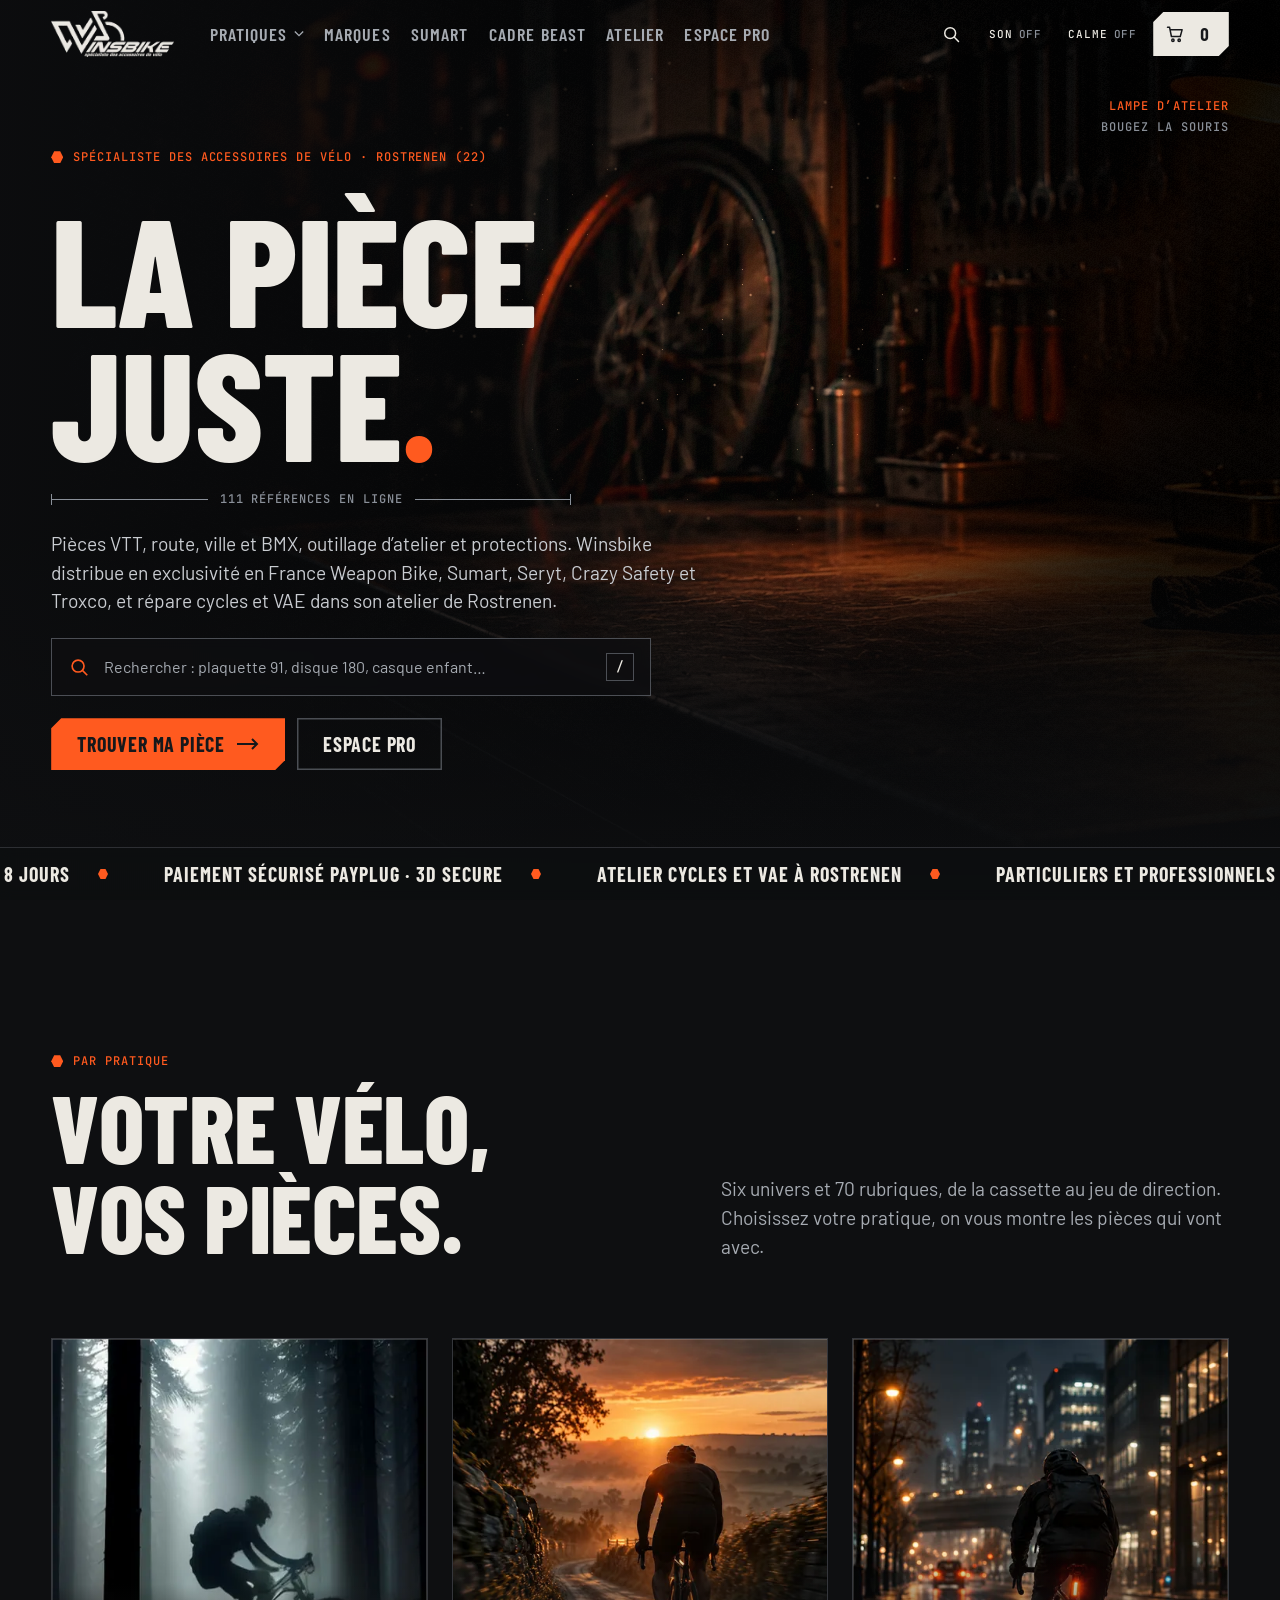
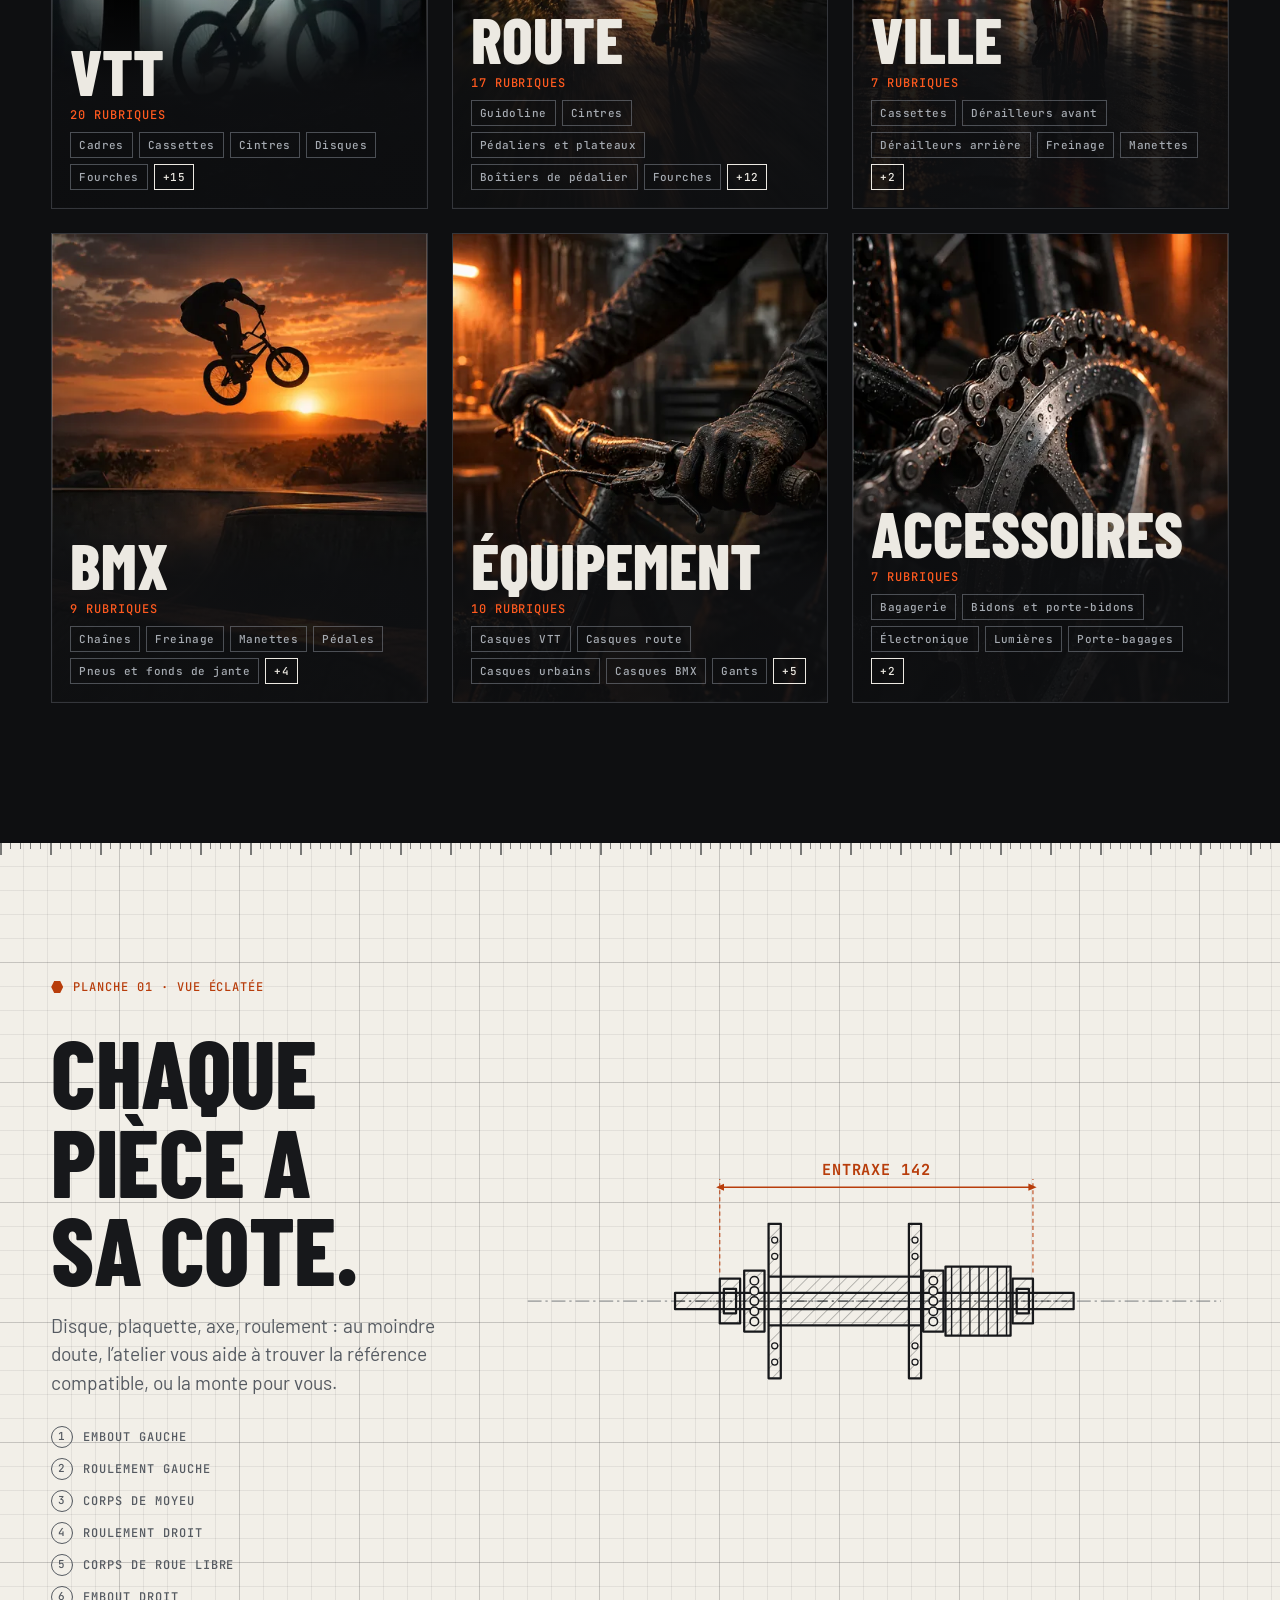
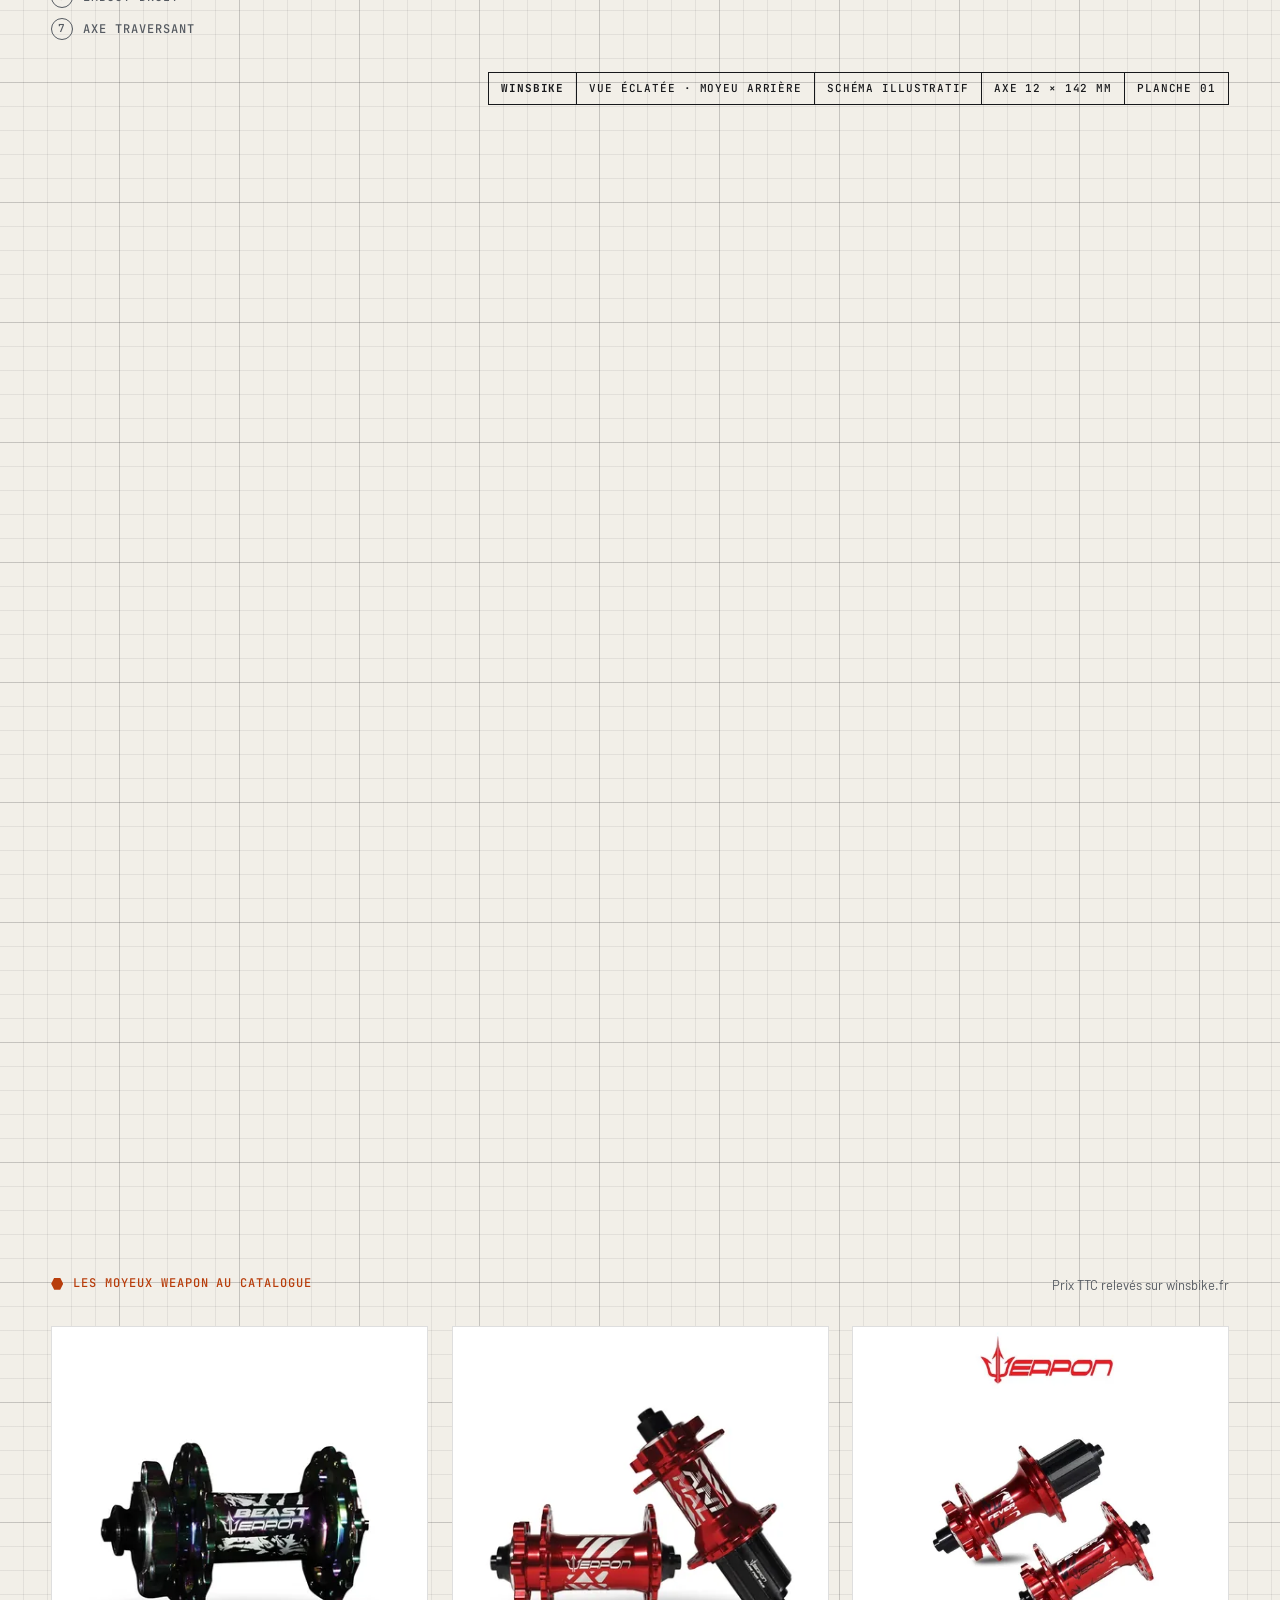
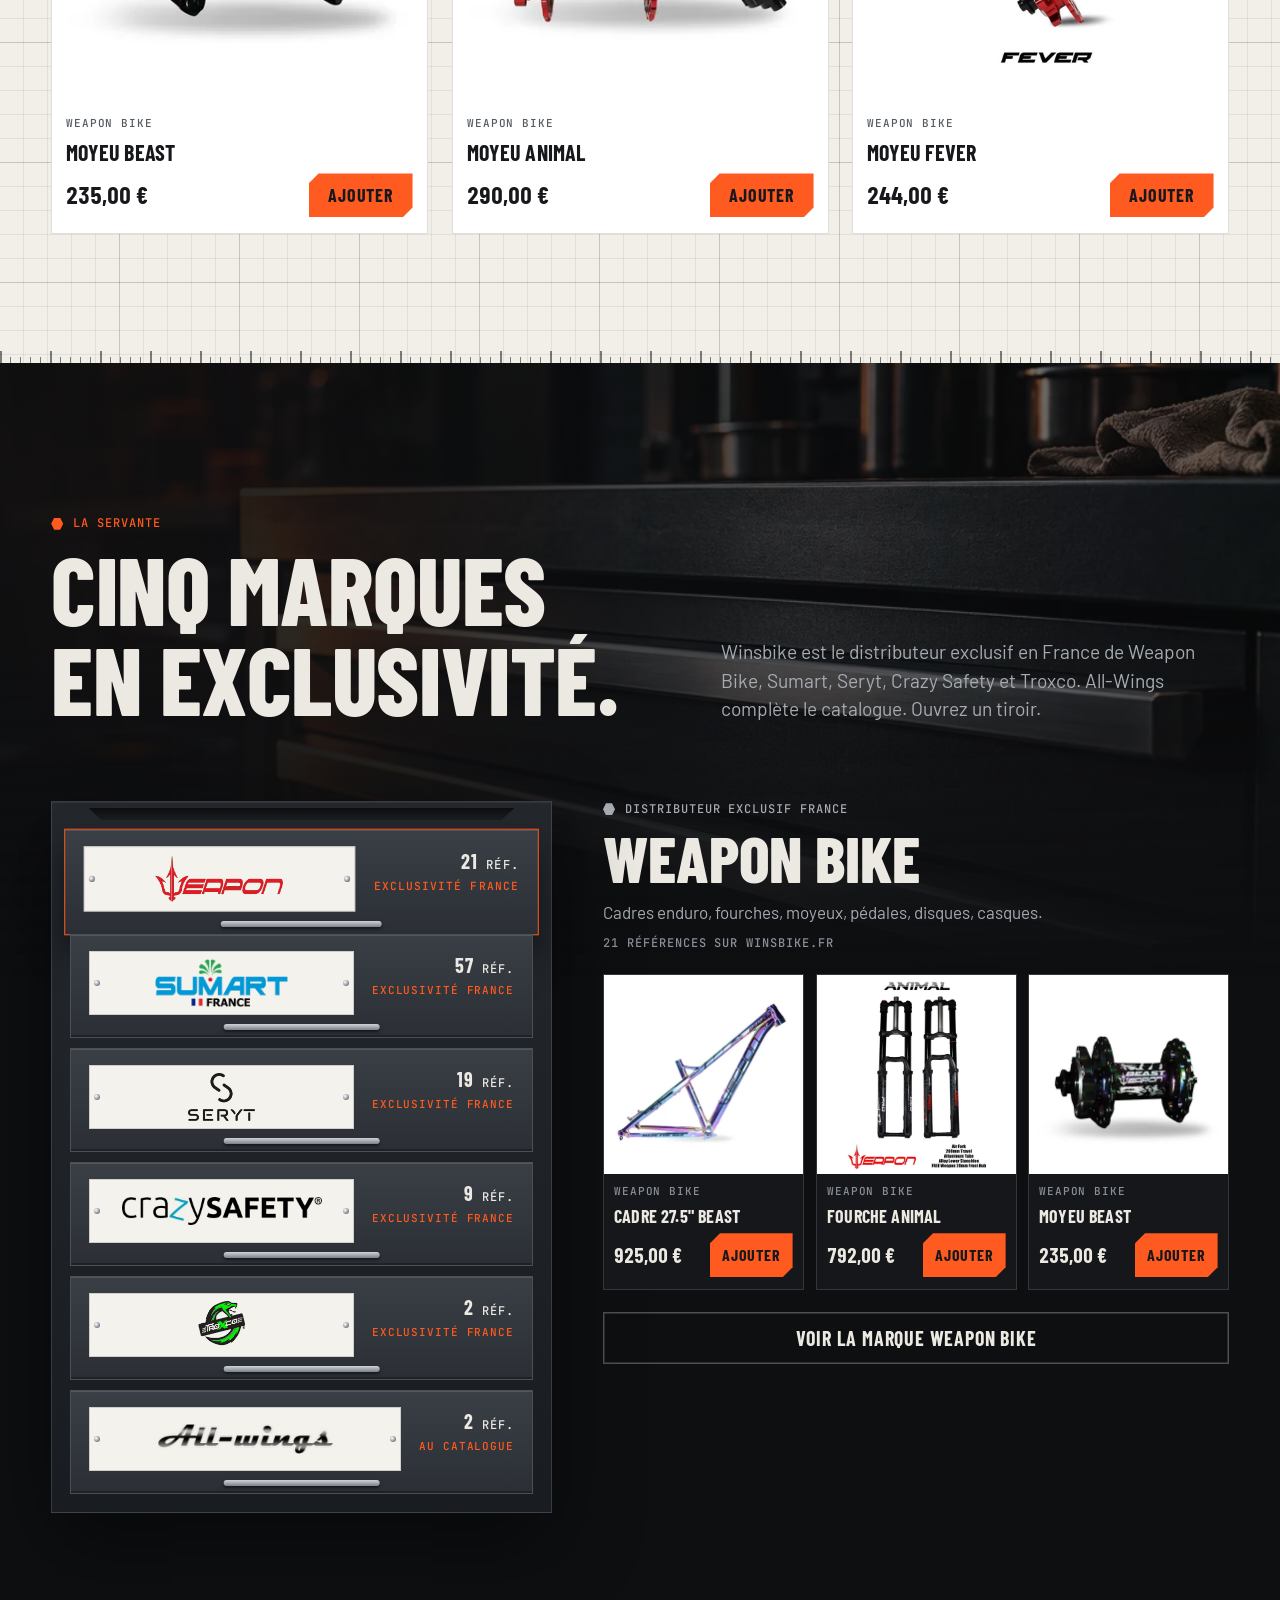
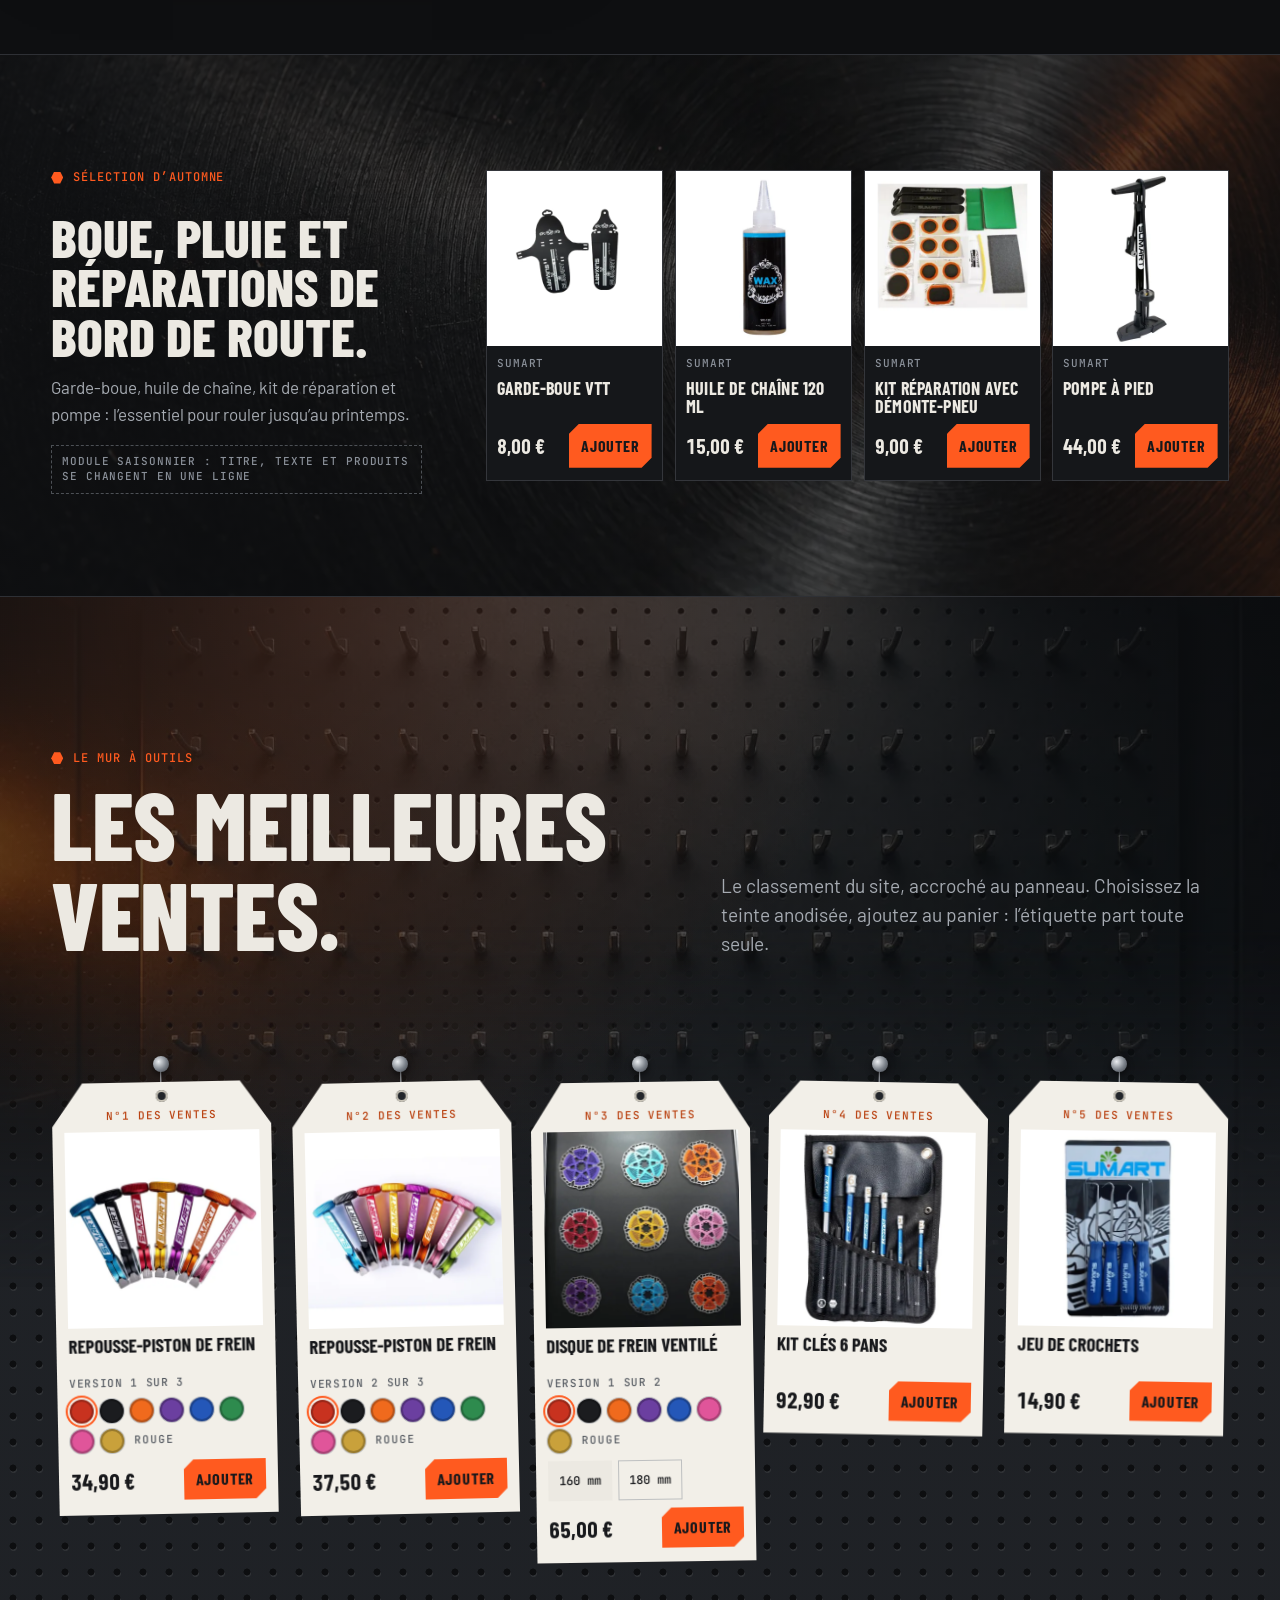
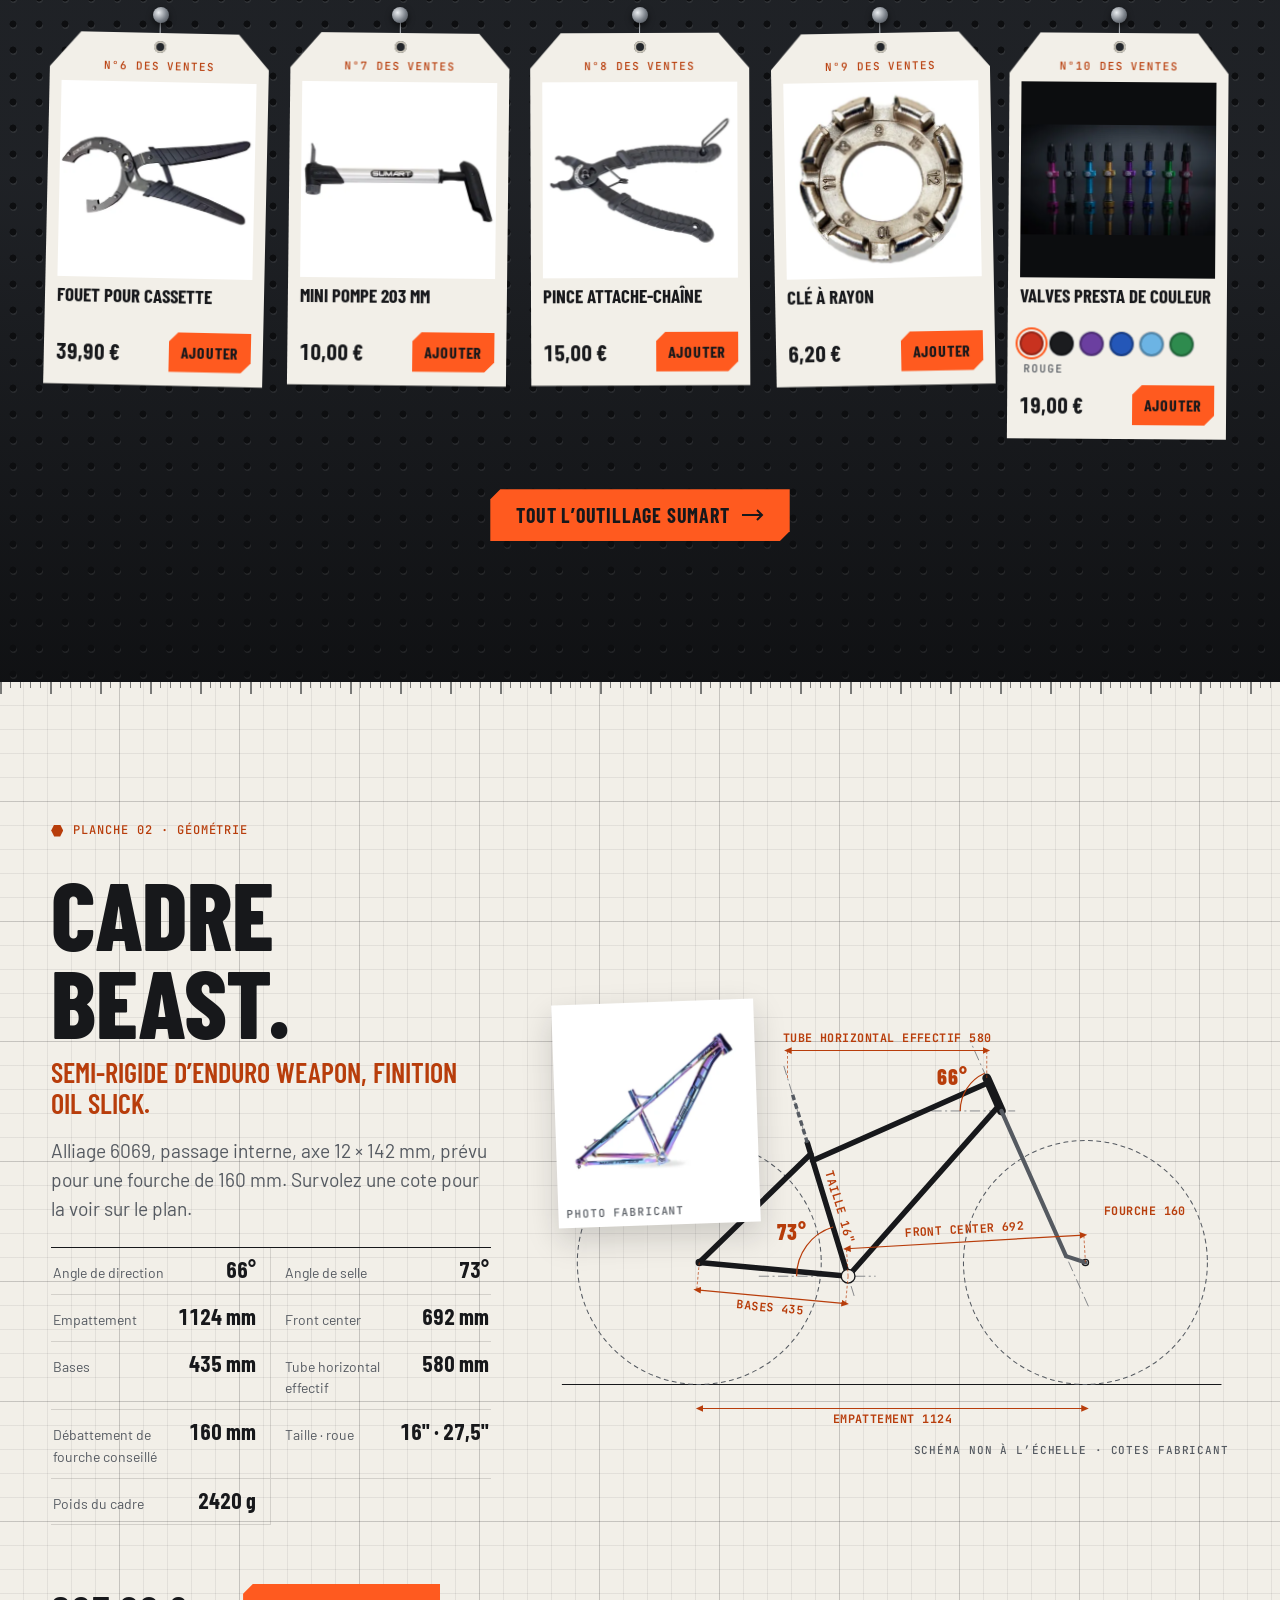
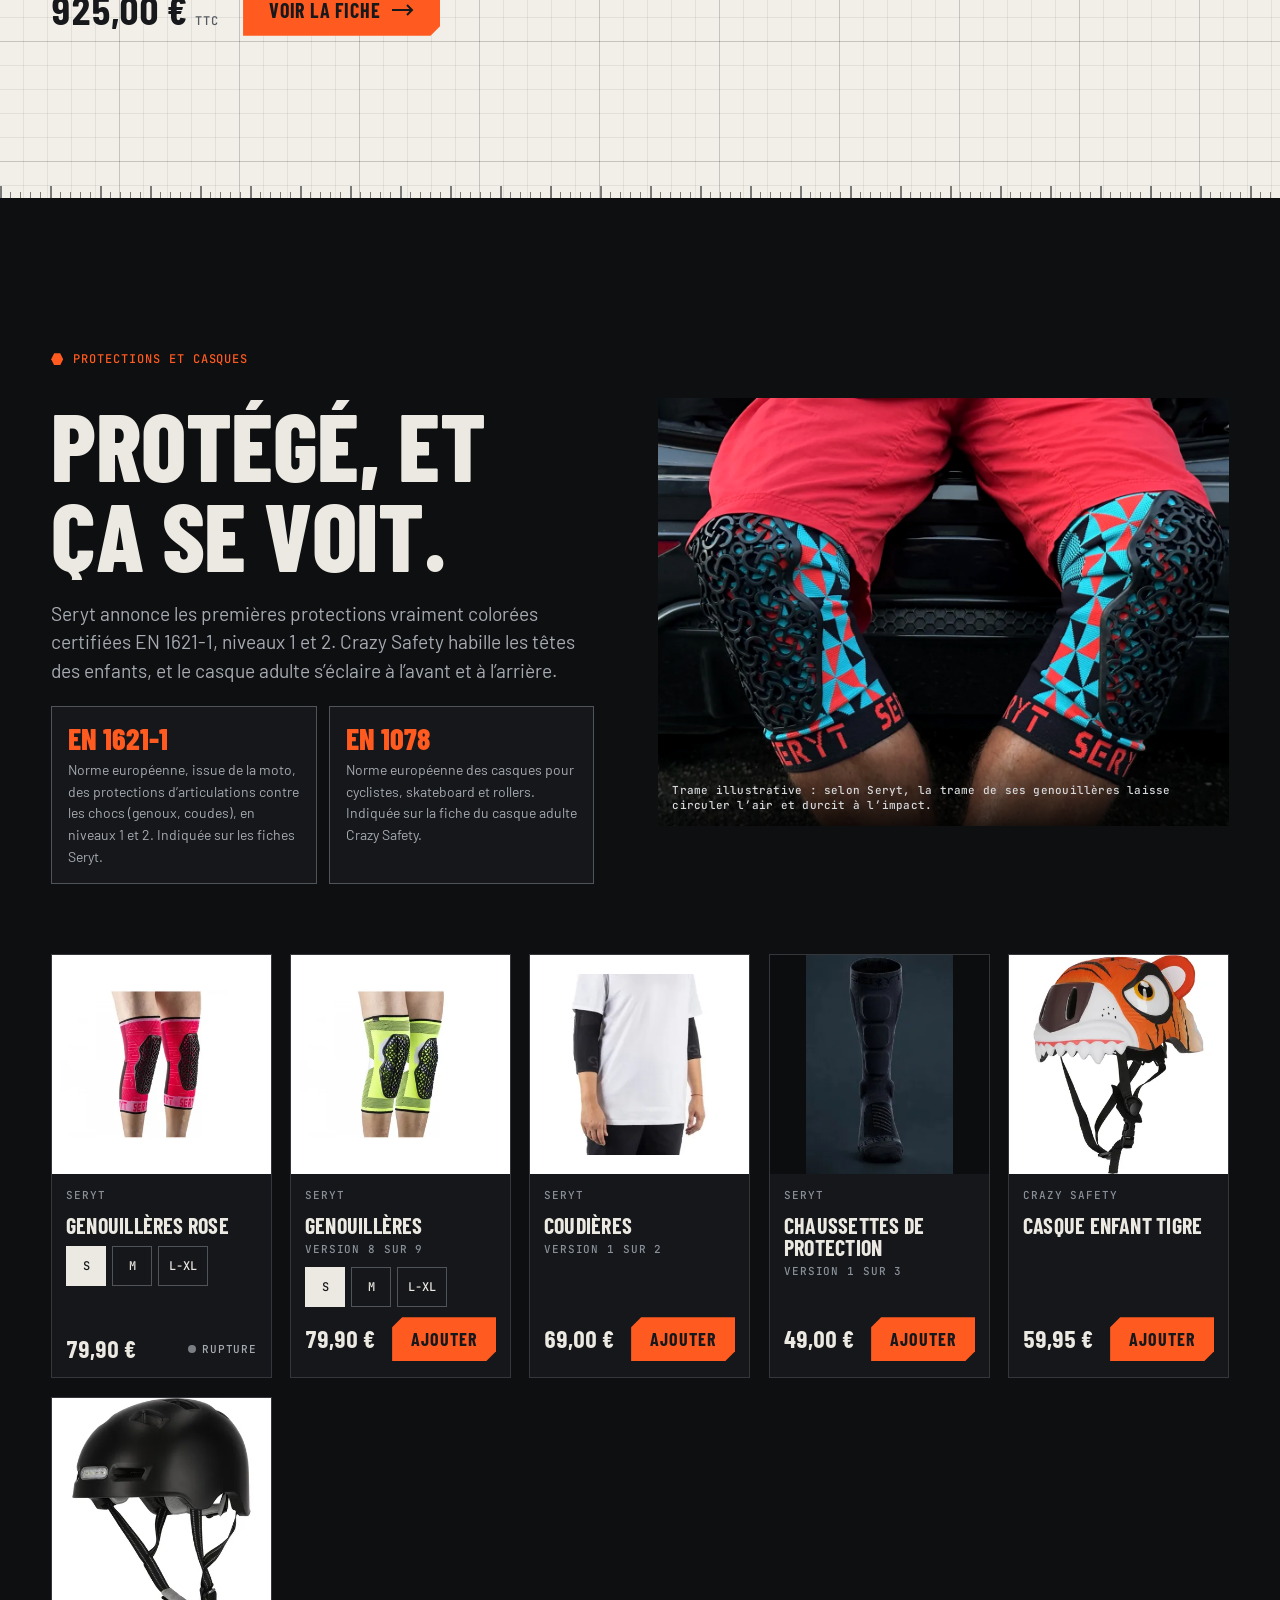
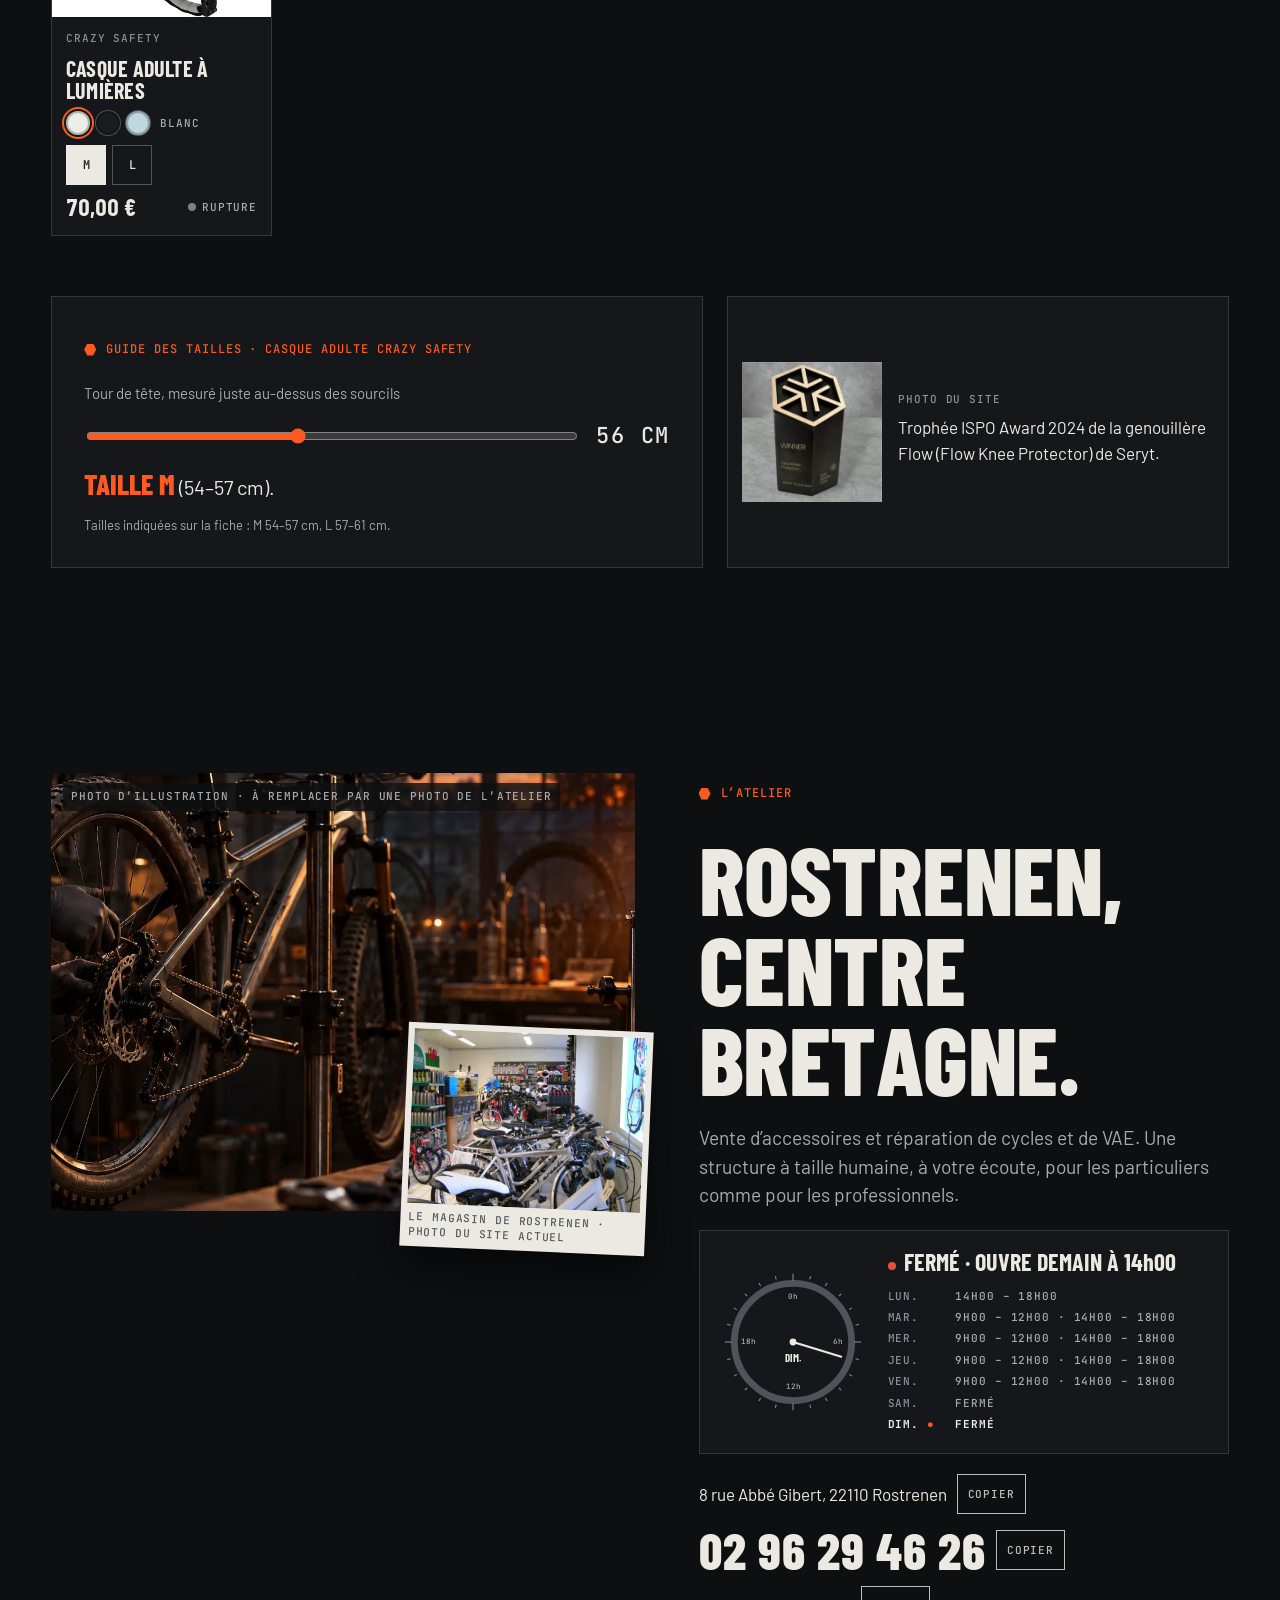
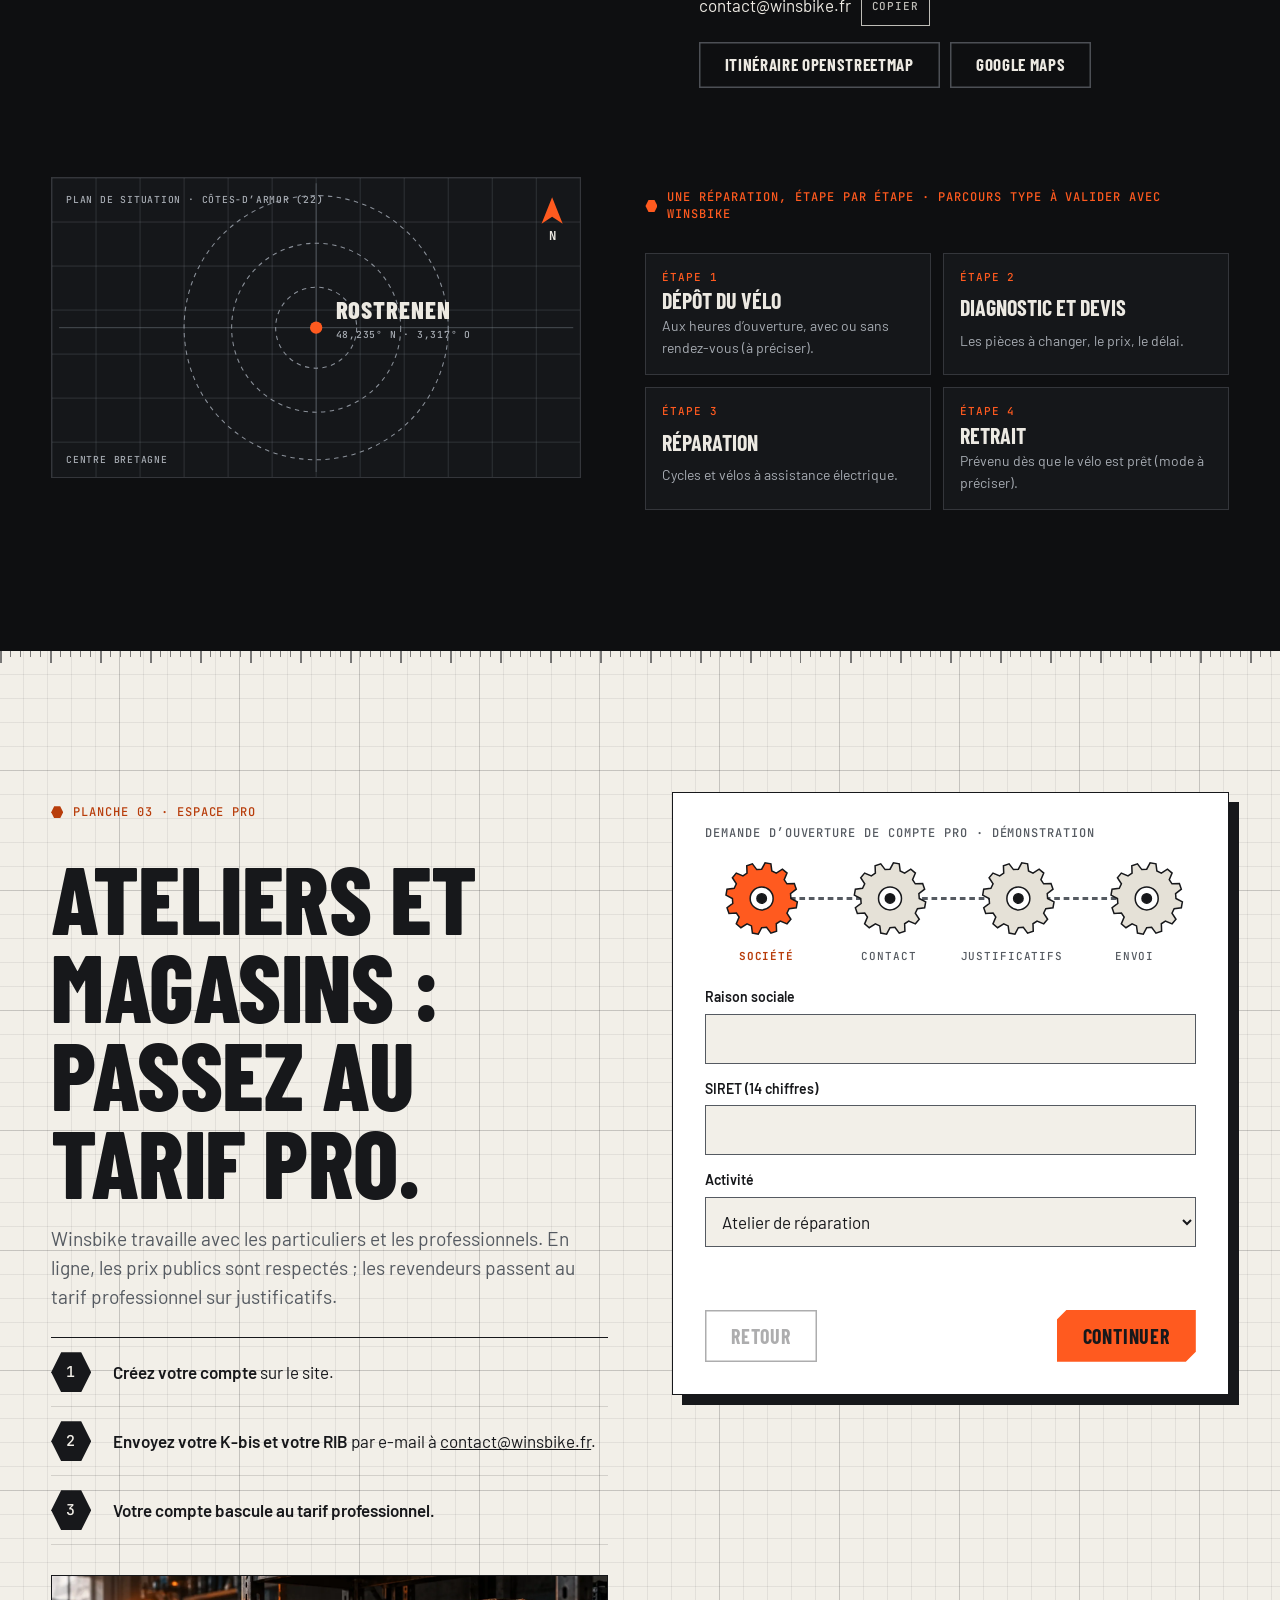
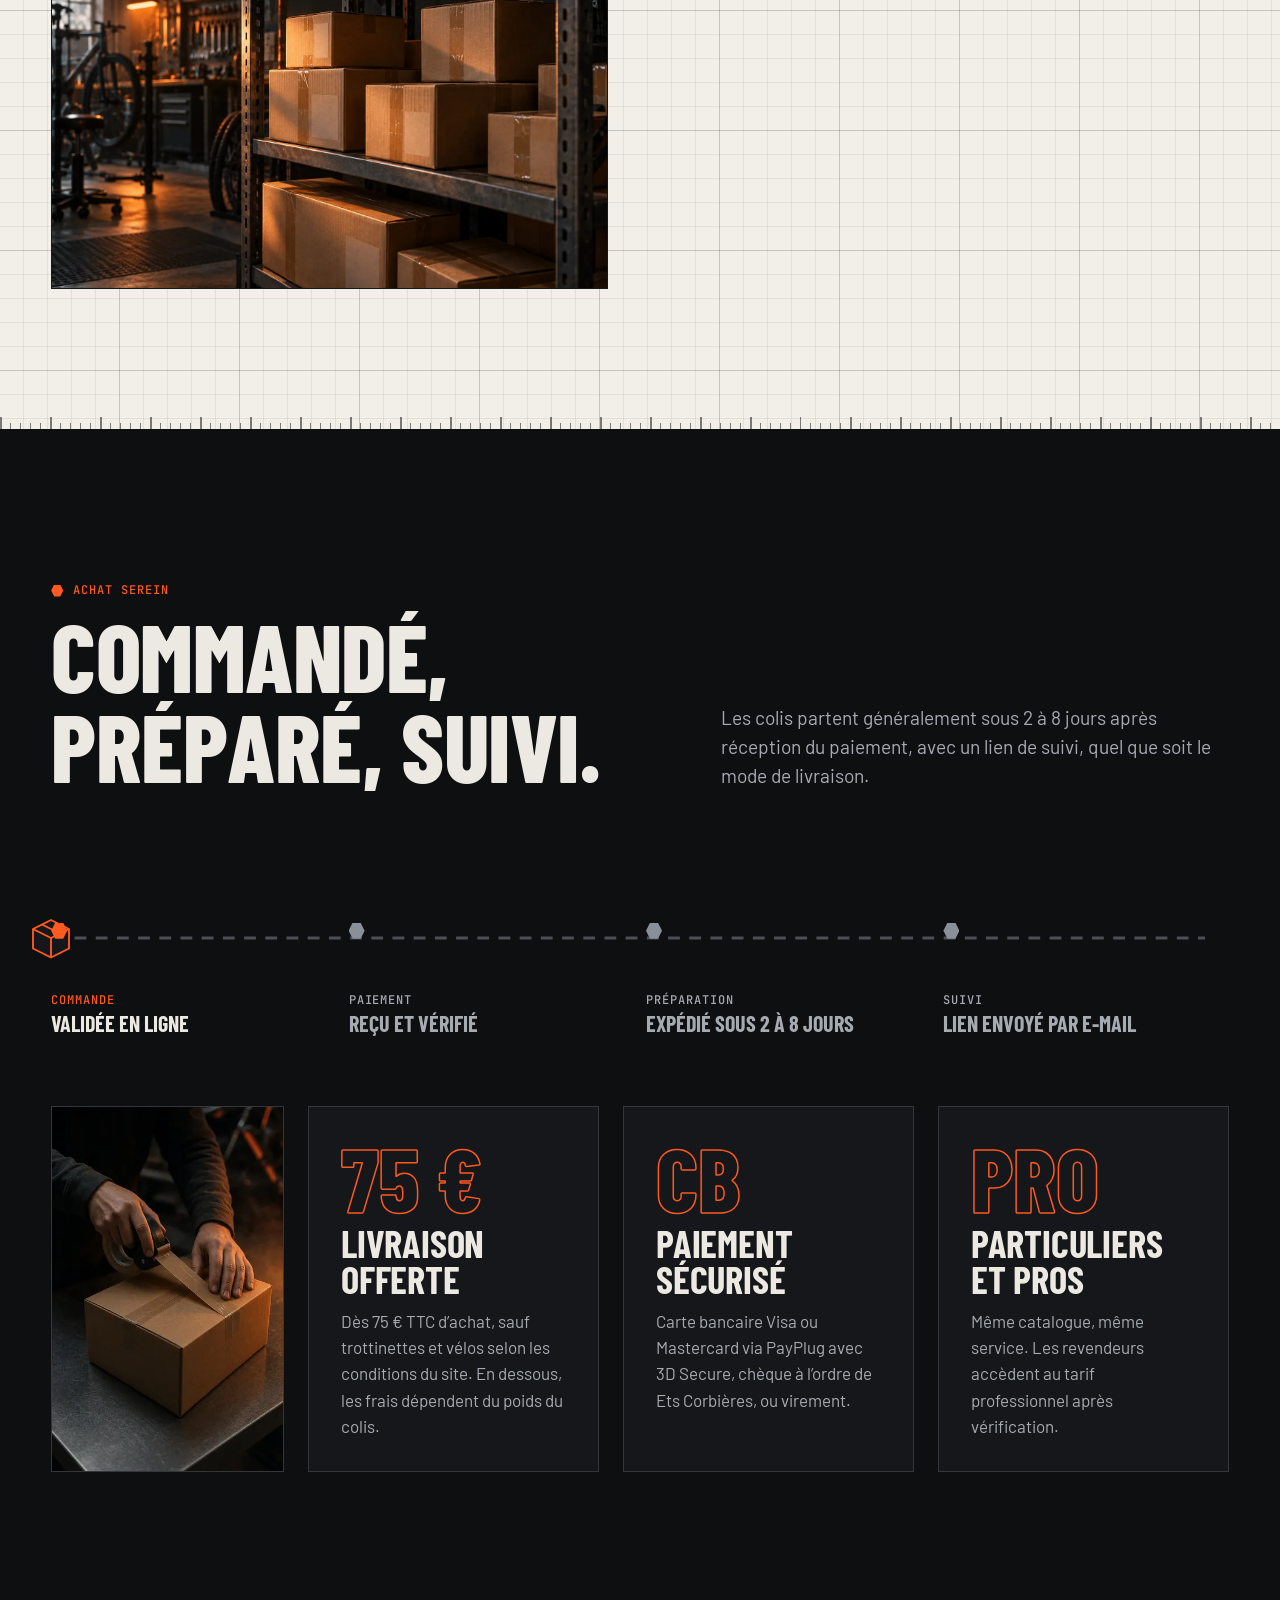
==== commit 03edd3e5: "Cache : fichiers versionnes et reglage Vercel par defaut" ====
--- a/index.html
+++ b/index.html
@@ -22,8 +22,8 @@
 <script>(function(){var d=document.documentElement;d.classList.add('js');try{var c=localStorage.getItem('wb:calm'),r=matchMedia('(prefers-reduced-motion: reduce)').matches;if(sessionStorage.getItem('wb:nav'))d.classList.add('nav-in');if(sessionStorage.getItem('wb:intro')||c==='true'||(r&&c!=='false'))d.classList.add('no-intro')}catch(e){d.classList.add('no-intro')}})()</script>
 <link rel="preload" href="assets/fonts/barlow-condensed-latin-800-normal.woff2" as="font" type="font/woff2" crossorigin>
 <link rel="preload" href="assets/fonts/barlow-latin-400-normal.woff2" as="font" type="font/woff2" crossorigin>
-<link rel="stylesheet" href="assets/css/fonts.css?v=deb59577">
-<link rel="stylesheet" href="assets/css/site.css?v=5965d0fb">
+<link rel="stylesheet" href="assets/css/fonts.css?v=20261027">
+<link rel="stylesheet" href="assets/css/site.css?v=20261027">
 </head>
 <body>
 <a class="skip" href="#main">Aller au contenu</a>
@@ -379,11 +379,11 @@
 <script src="assets/js/vendor/CustomEase.min.js?v=d11c0971"></script>
 <script src="assets/js/vendor/lenis.min.js?v=99a73c03"></script>
 <script src="assets/js/vendor/ogl.min.js?v=c898cfab"></script>
-<script src="assets/js/images.js?v=076165bf"></script>
-<script src="assets/js/data.js?v=469b25d3"></script>
-<script src="assets/js/picto.js?v=6fa032b0"></script>
-<script src="assets/js/core.js?v=60428910"></script>
-<script src="assets/js/geo.js?v=a3554e72"></script>
-<script src="assets/js/home.js?v=0c06efd5"></script>
+<script src="assets/js/images.js?v=20261027"></script>
+<script src="assets/js/data.js?v=20261027"></script>
+<script src="assets/js/picto.js?v=20261027"></script>
+<script src="assets/js/core.js?v=20261027"></script>
+<script src="assets/js/geo.js?v=20261027"></script>
+<script src="assets/js/home.js?v=20261027"></script>
 </body>
 </html>
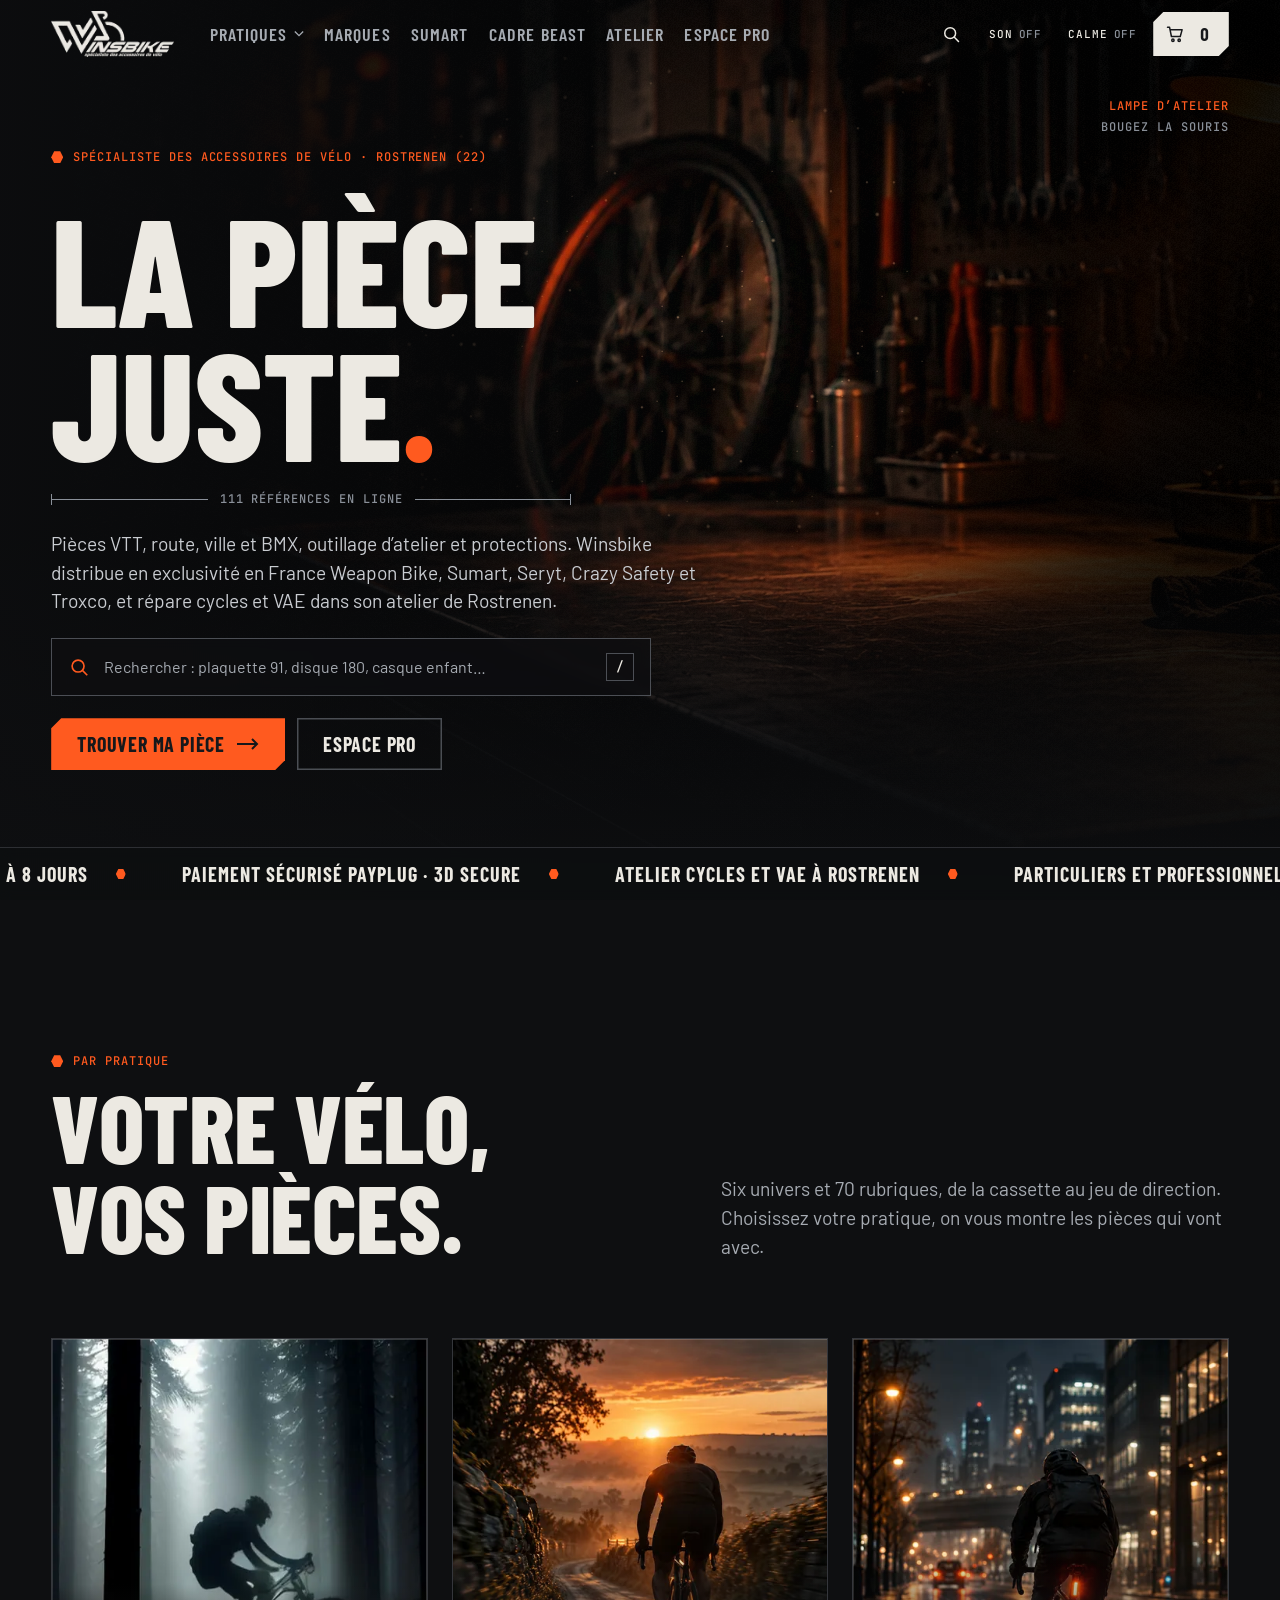
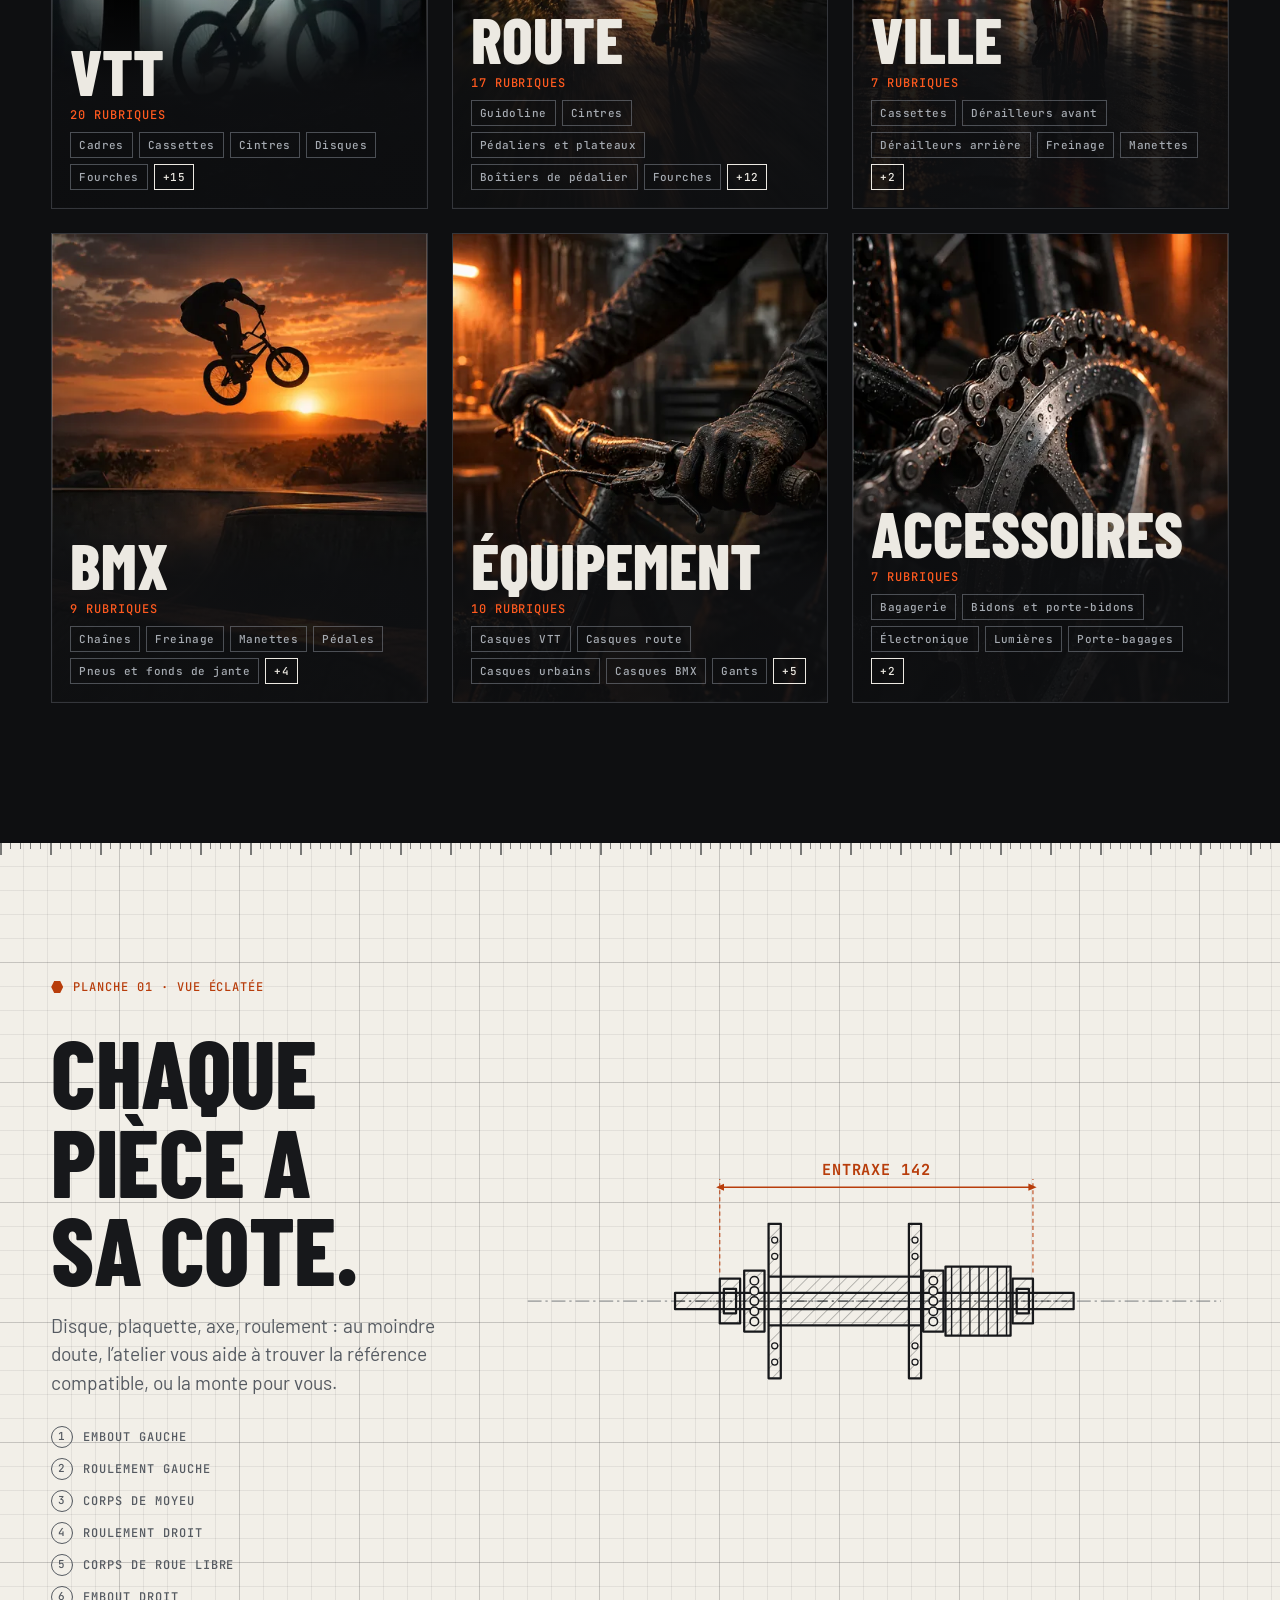
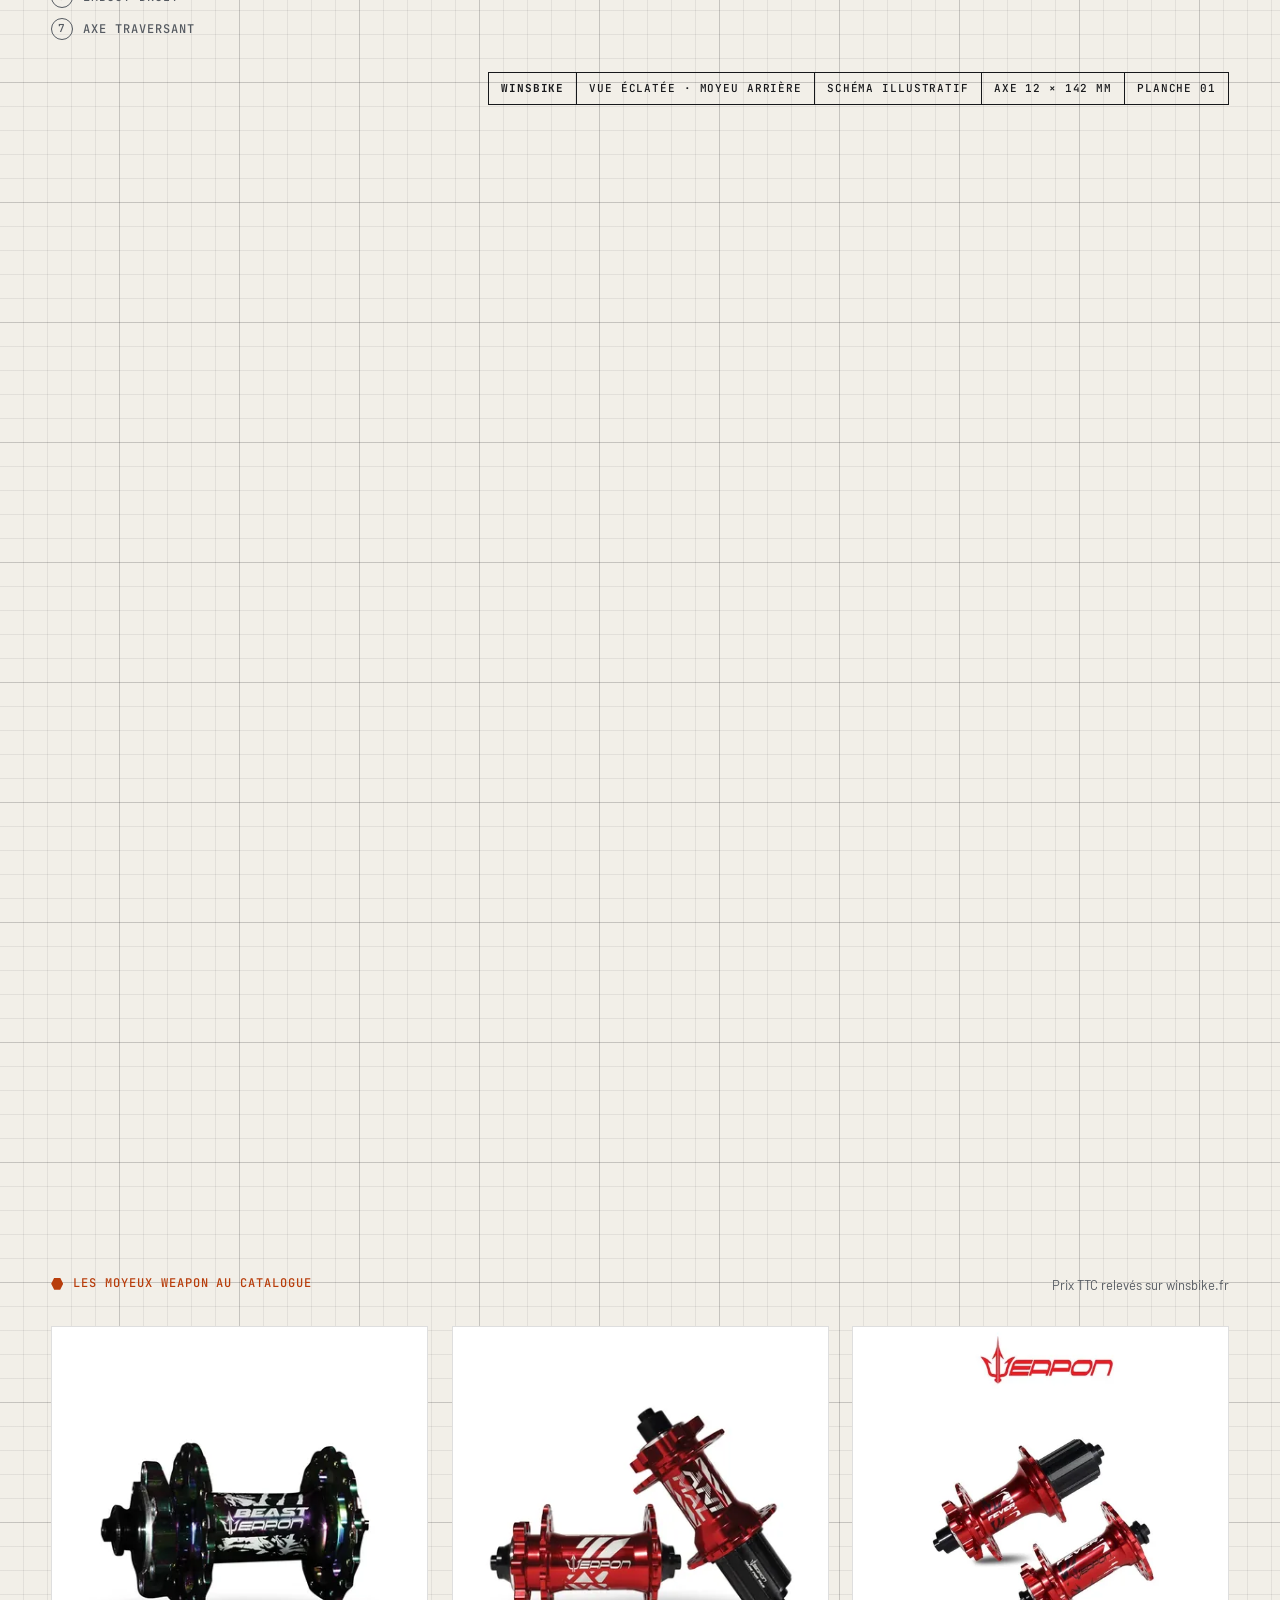
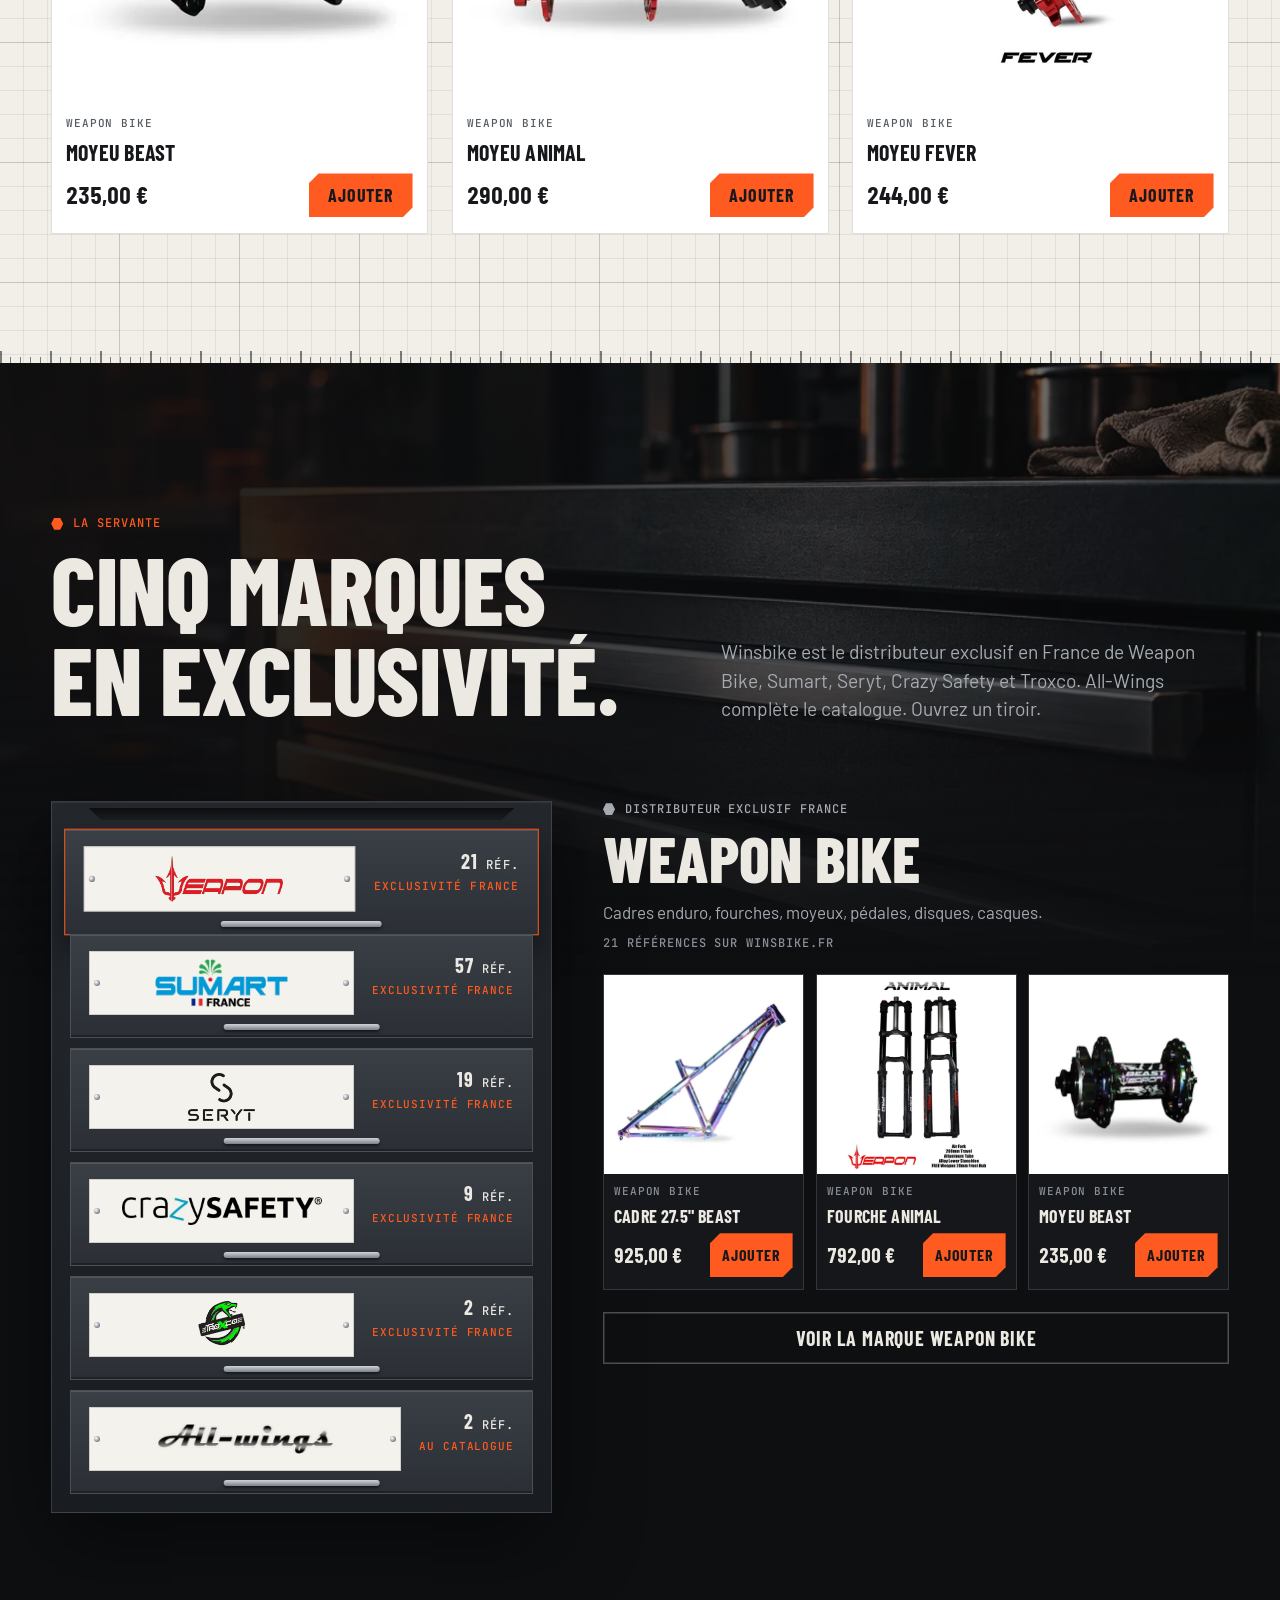
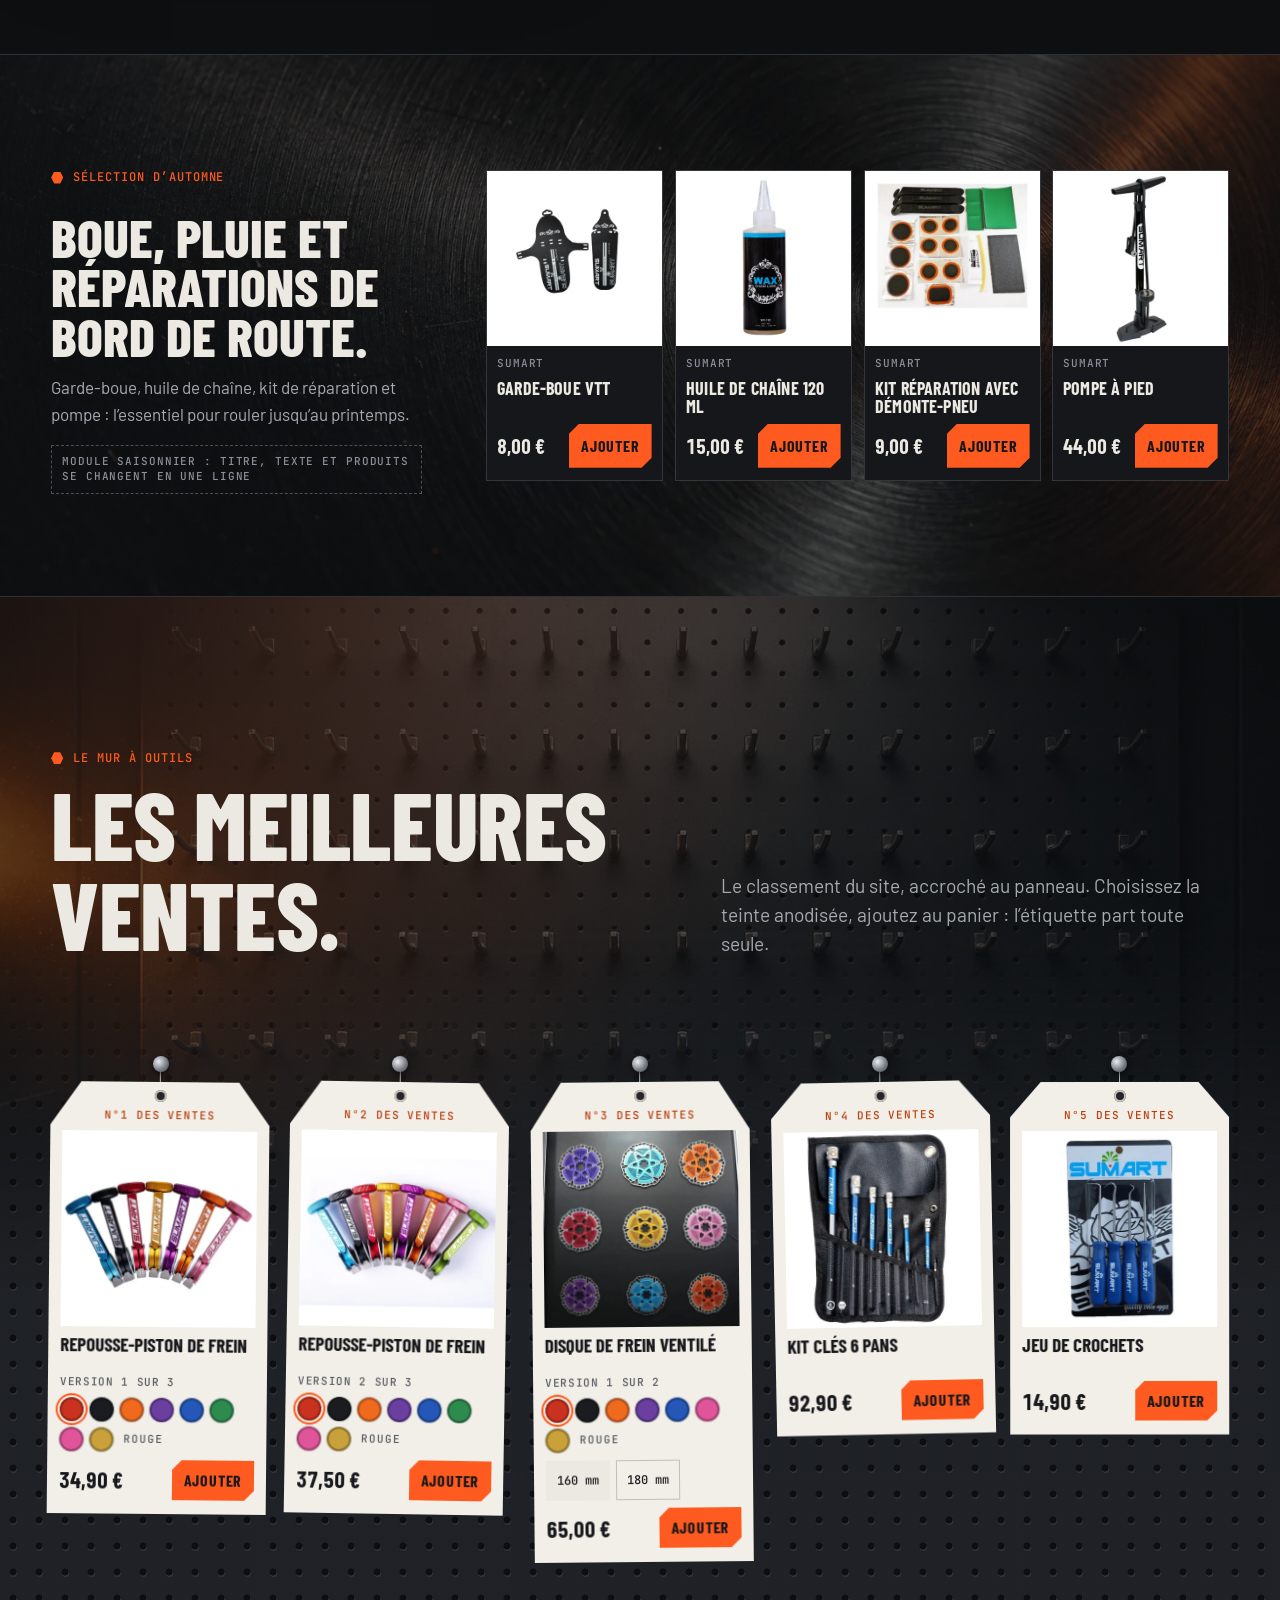
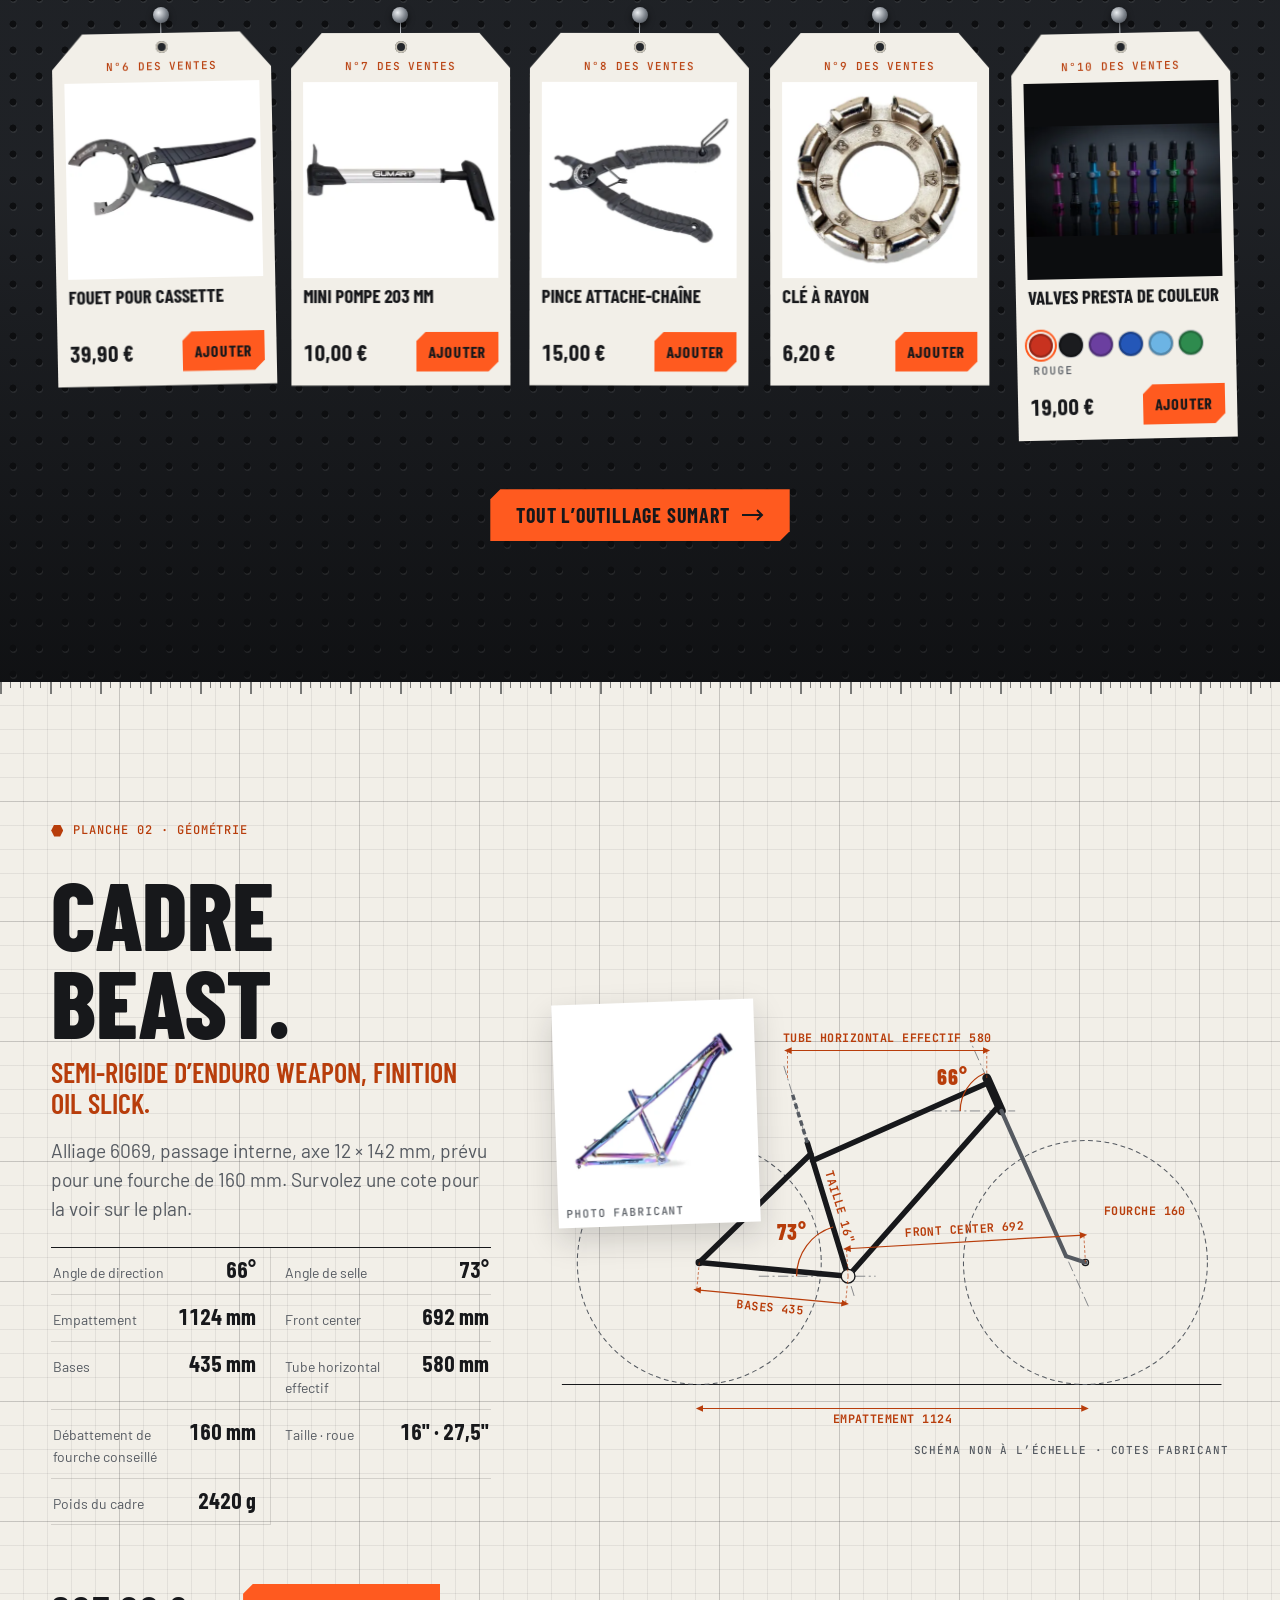
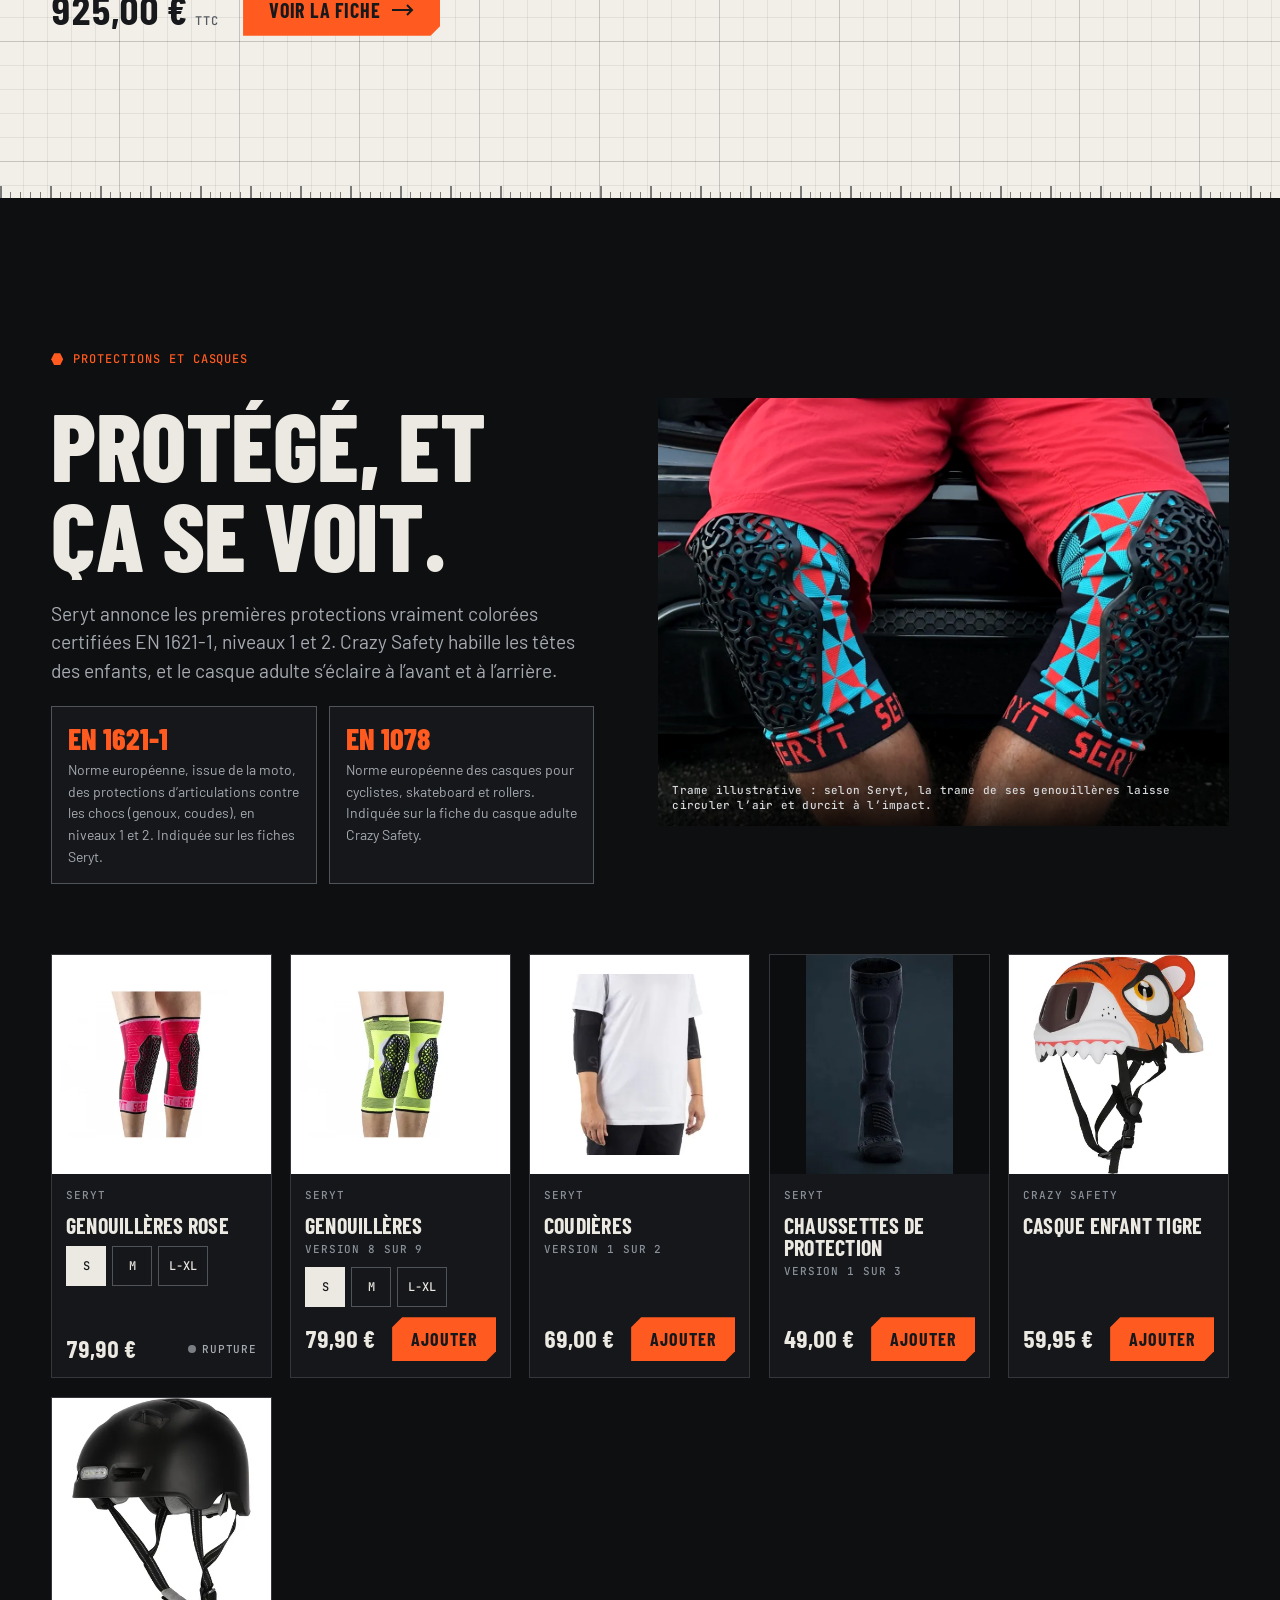
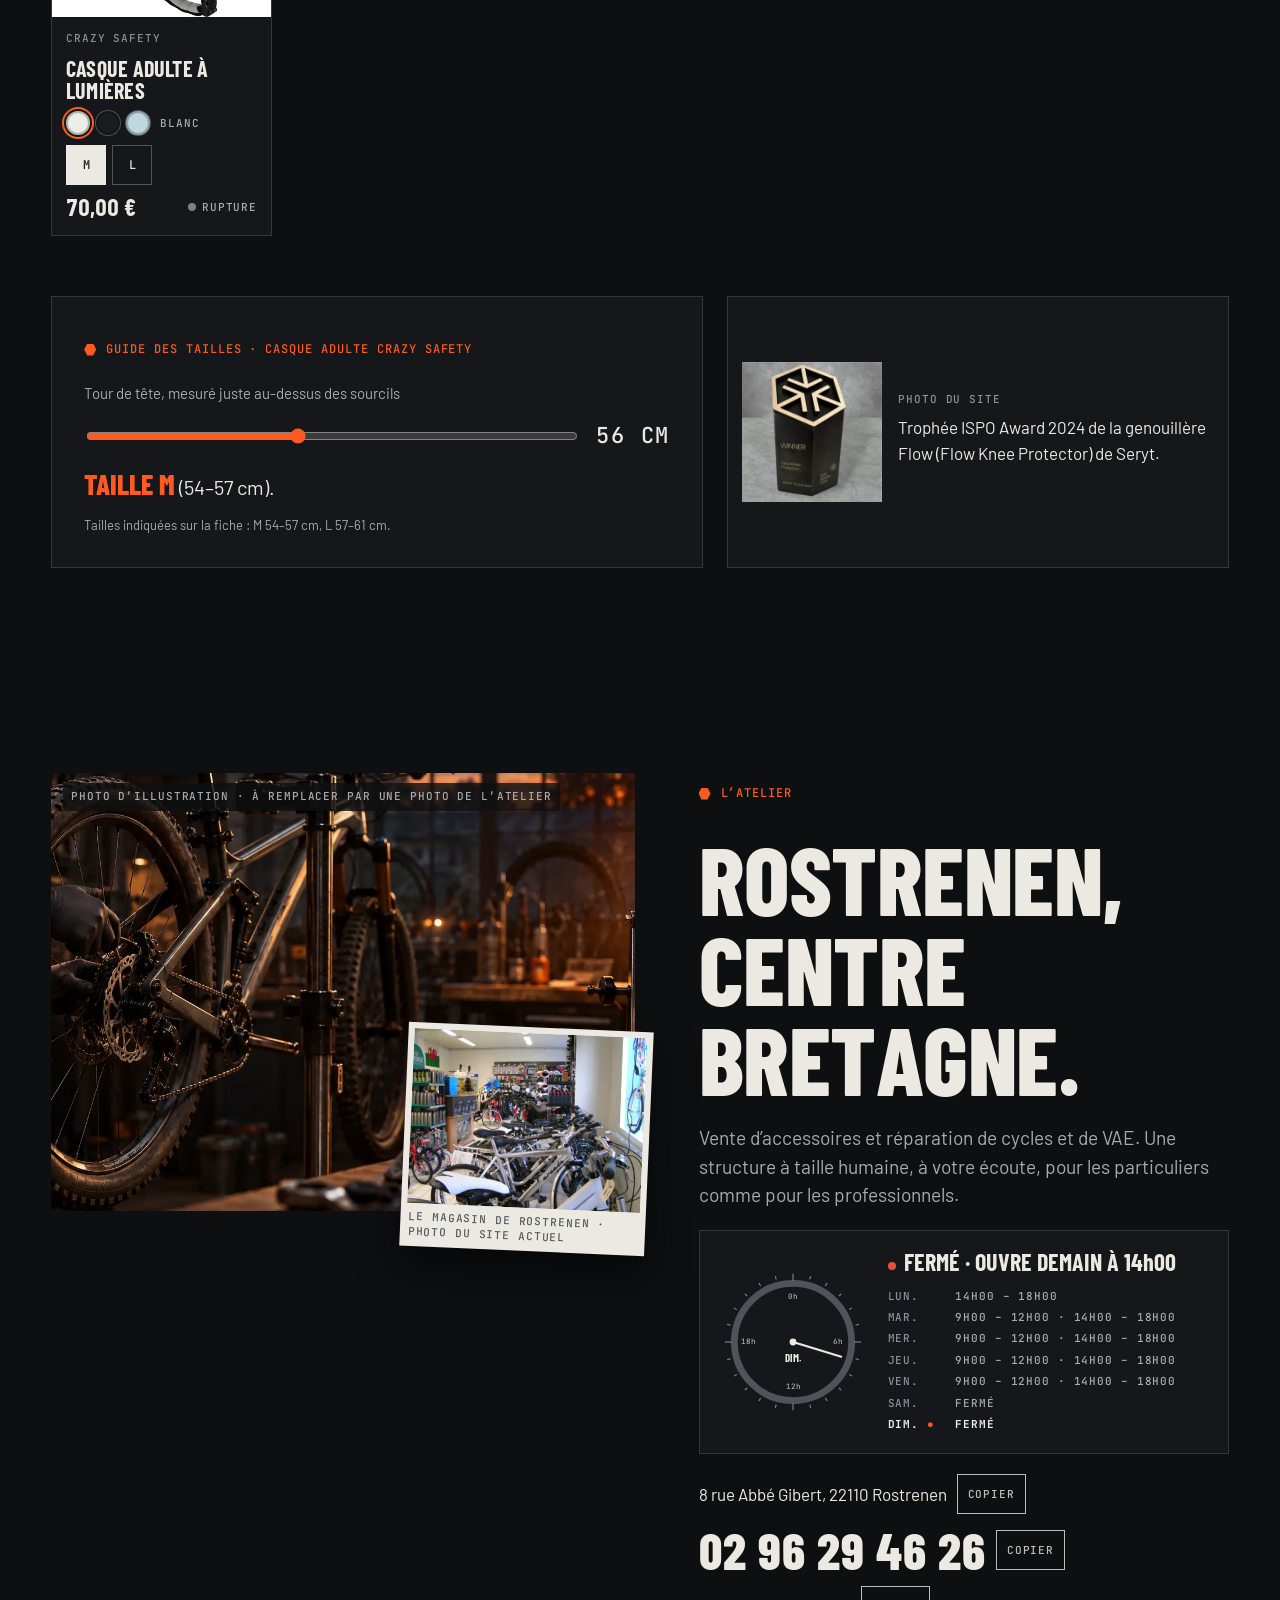
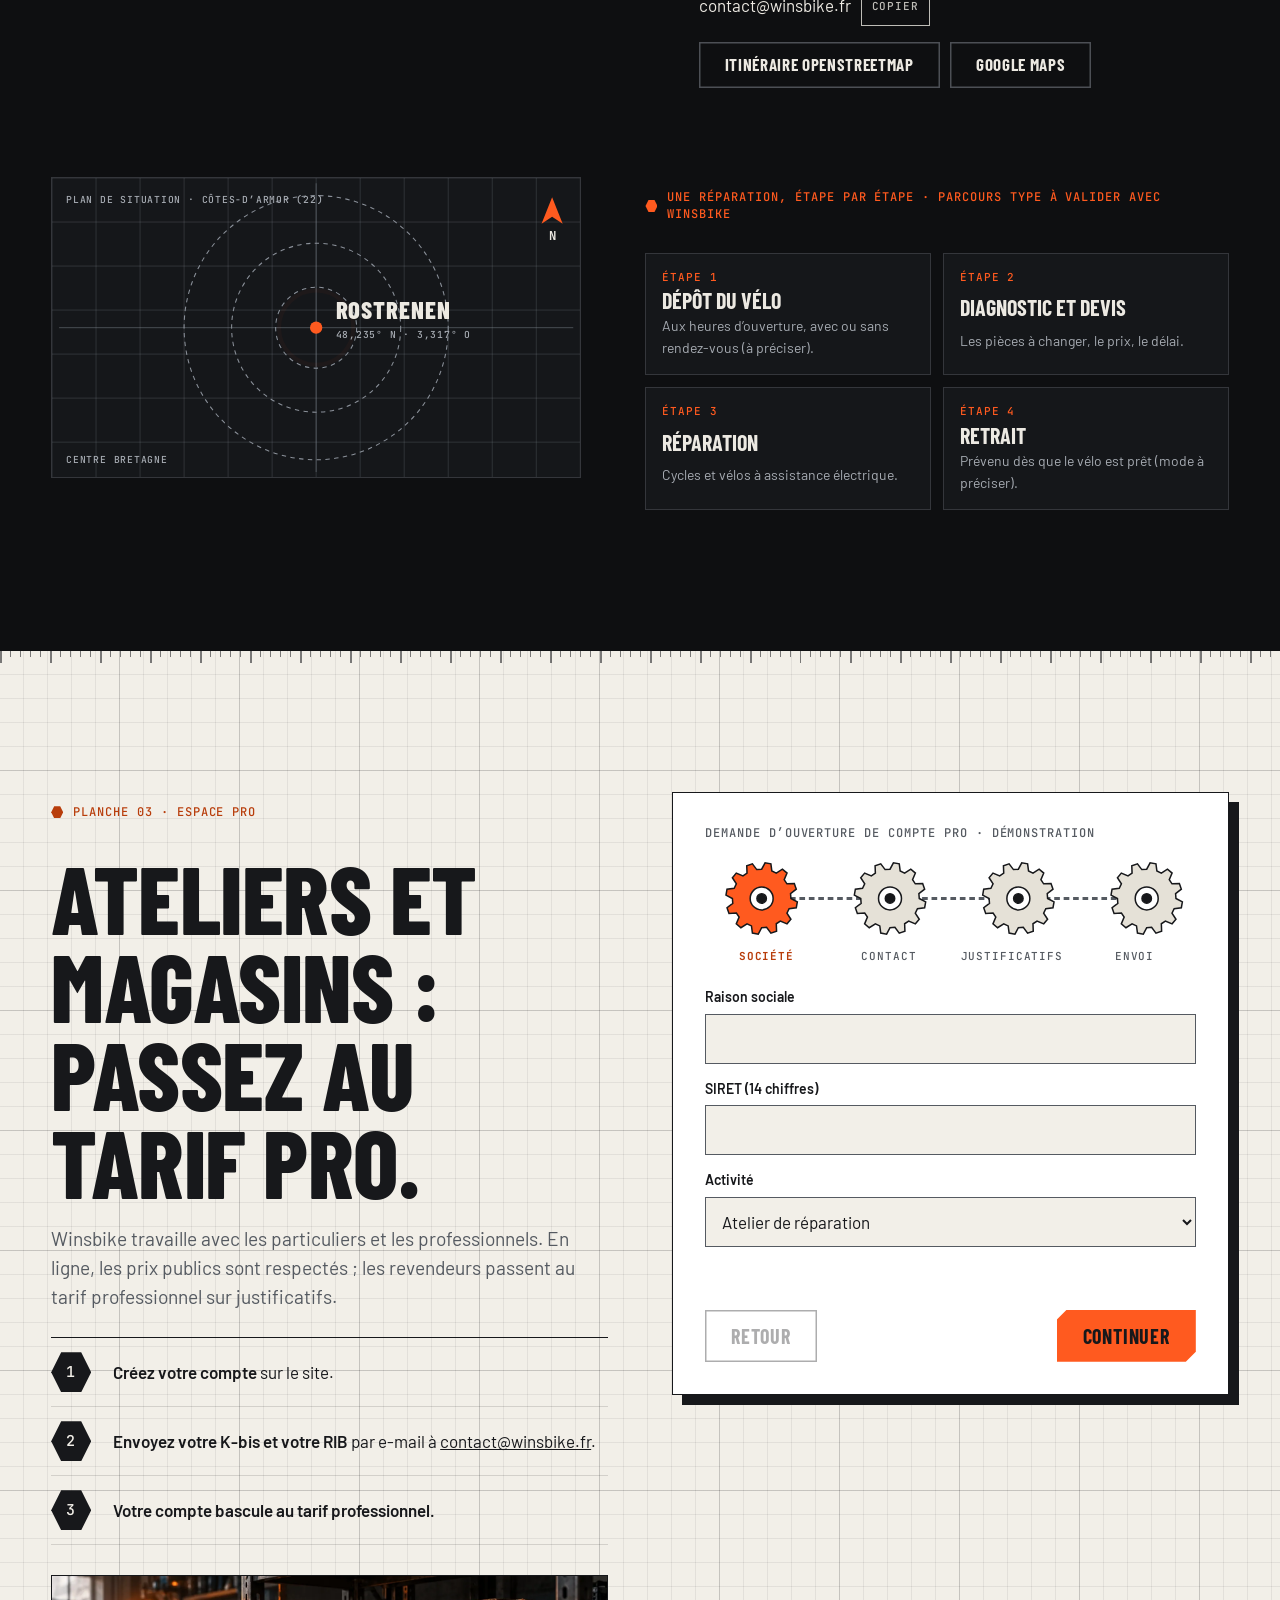
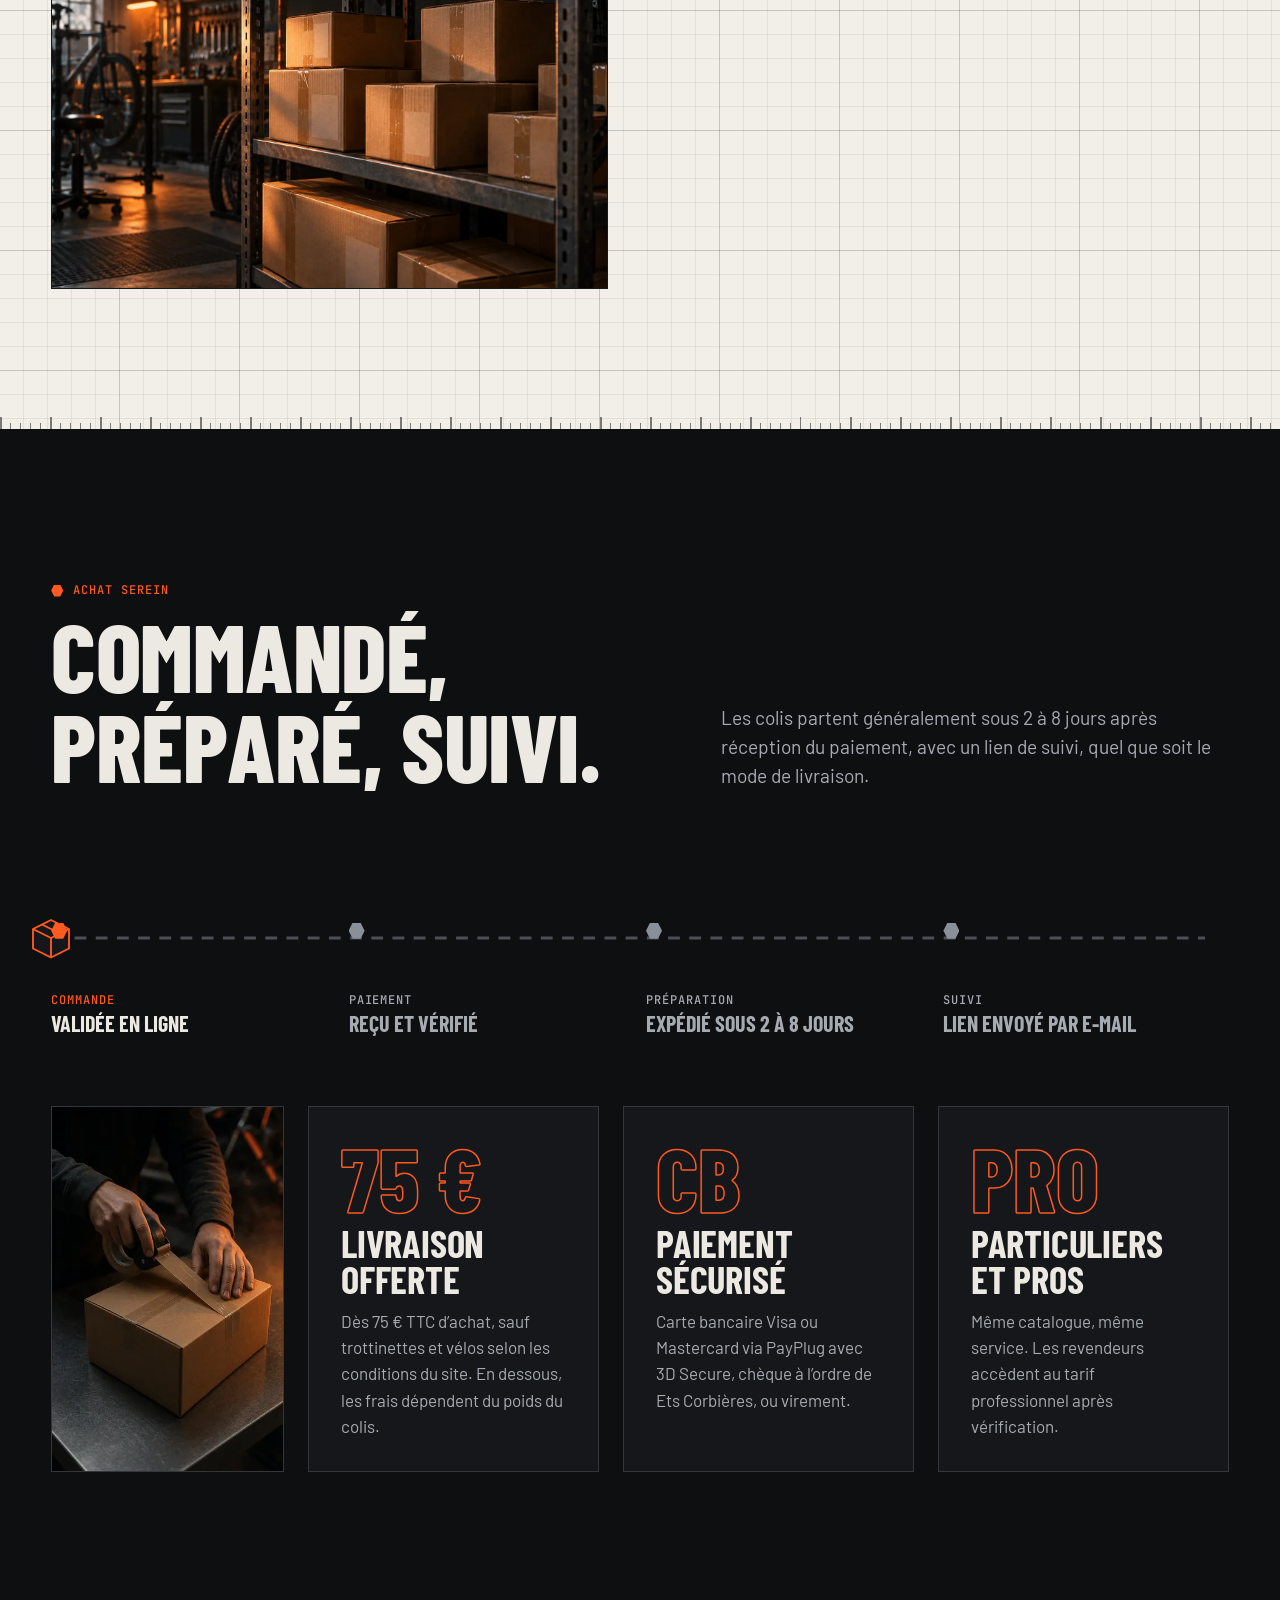
==== commit 16c04572: "Mise en ligne : noindex, cache et versions Co-Authored-By: Claude Opus 5.5 <noreply@anthropic.com>" ====
--- a/index.html
+++ b/index.html
@@ -22,8 +22,8 @@
 <script>(function(){var d=document.documentElement;d.classList.add('js');try{var c=localStorage.getItem('wb:calm'),r=matchMedia('(prefers-reduced-motion: reduce)').matches;if(sessionStorage.getItem('wb:nav'))d.classList.add('nav-in');if(sessionStorage.getItem('wb:intro')||c==='true'||(r&&c!=='false'))d.classList.add('no-intro')}catch(e){d.classList.add('no-intro')}})()</script>
 <link rel="preload" href="assets/fonts/barlow-condensed-latin-800-normal.woff2" as="font" type="font/woff2" crossorigin>
 <link rel="preload" href="assets/fonts/barlow-latin-400-normal.woff2" as="font" type="font/woff2" crossorigin>
-<link rel="stylesheet" href="assets/css/fonts.css?v=20261027">
-<link rel="stylesheet" href="assets/css/site.css?v=20261027">
+<link rel="stylesheet" href="assets/css/fonts.css?v=20261028">
+<link rel="stylesheet" href="assets/css/site.css?v=20261028">
 </head>
 <body>
 <a class="skip" href="#main">Aller au contenu</a>
@@ -379,11 +379,11 @@
 <script src="assets/js/vendor/CustomEase.min.js?v=d11c0971"></script>
 <script src="assets/js/vendor/lenis.min.js?v=99a73c03"></script>
 <script src="assets/js/vendor/ogl.min.js?v=c898cfab"></script>
-<script src="assets/js/images.js?v=20261027"></script>
-<script src="assets/js/data.js?v=20261027"></script>
-<script src="assets/js/picto.js?v=20261027"></script>
-<script src="assets/js/core.js?v=20261027"></script>
-<script src="assets/js/geo.js?v=20261027"></script>
-<script src="assets/js/home.js?v=20261027"></script>
+<script src="assets/js/images.js?v=20261028"></script>
+<script src="assets/js/data.js?v=20261028"></script>
+<script src="assets/js/picto.js?v=20261028"></script>
+<script src="assets/js/core.js?v=20261028"></script>
+<script src="assets/js/geo.js?v=20261028"></script>
+<script src="assets/js/home.js?v=20261028"></script>
 </body>
 </html>
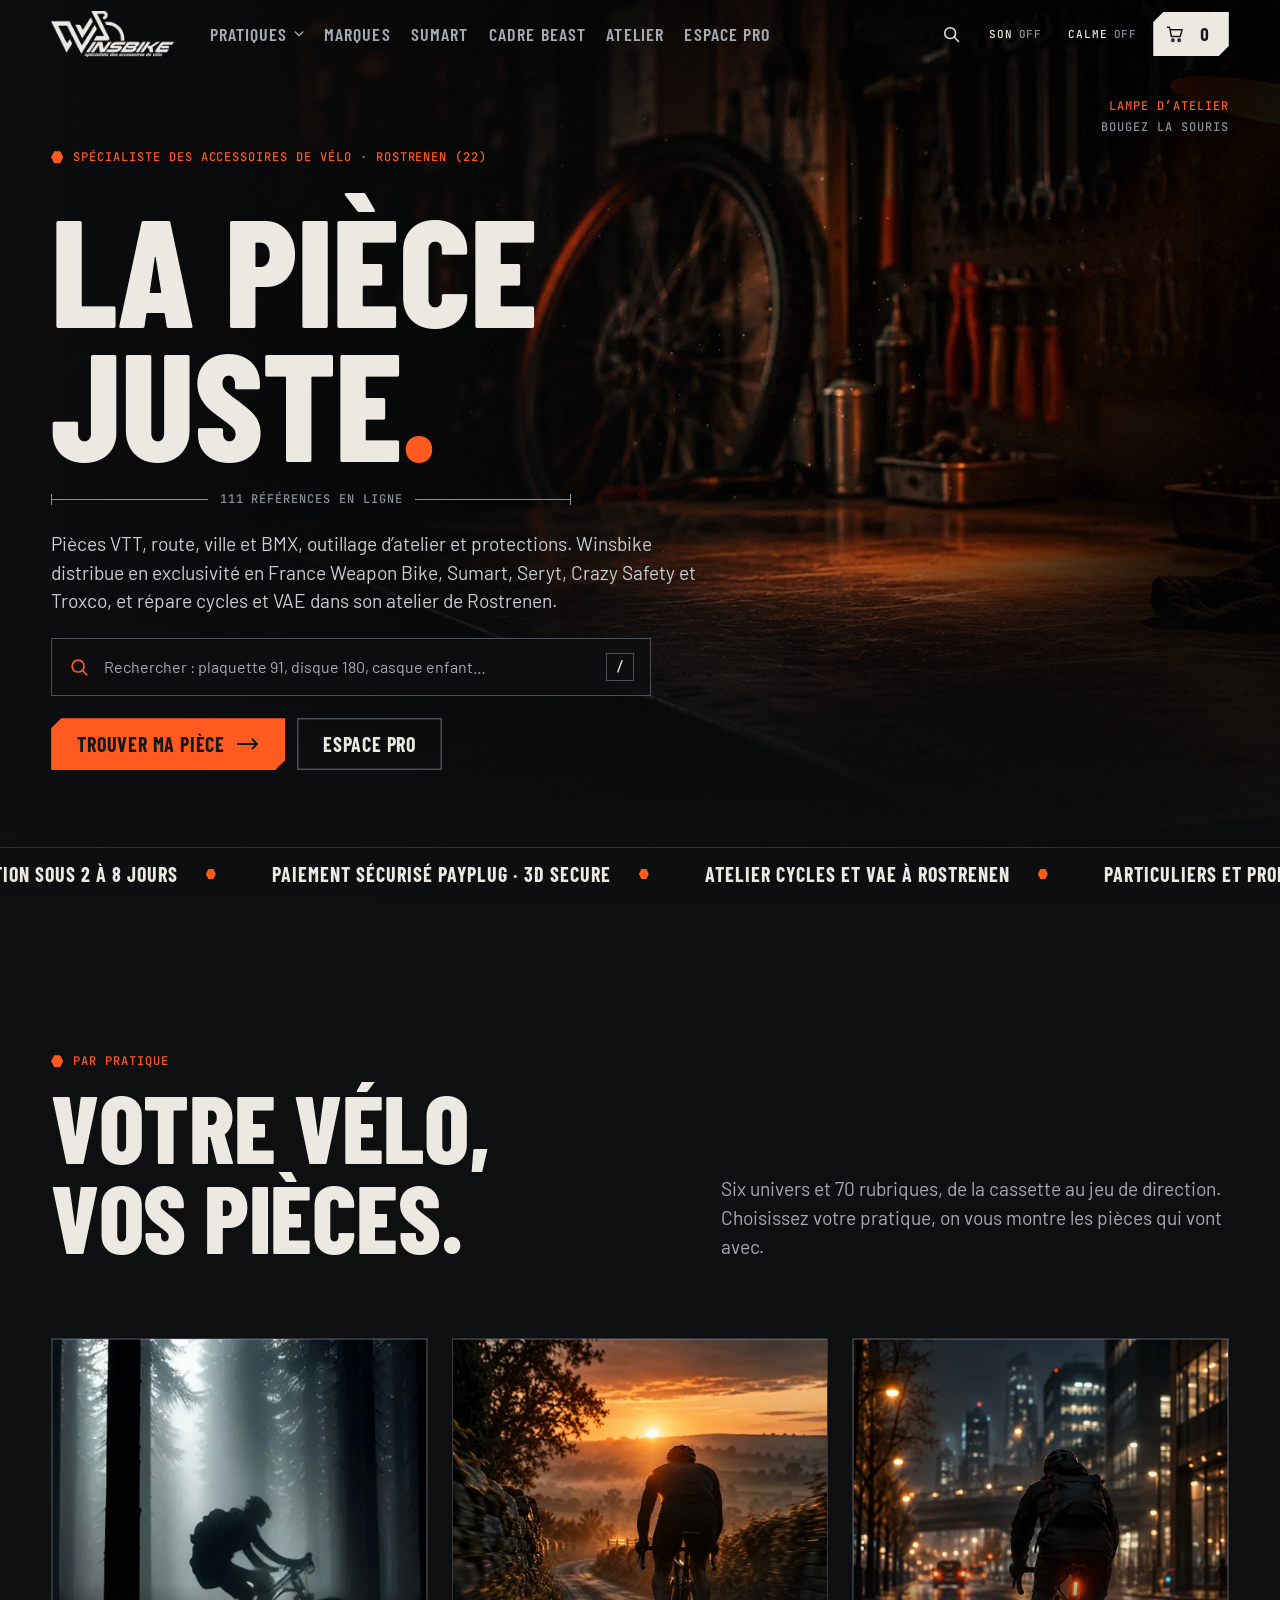
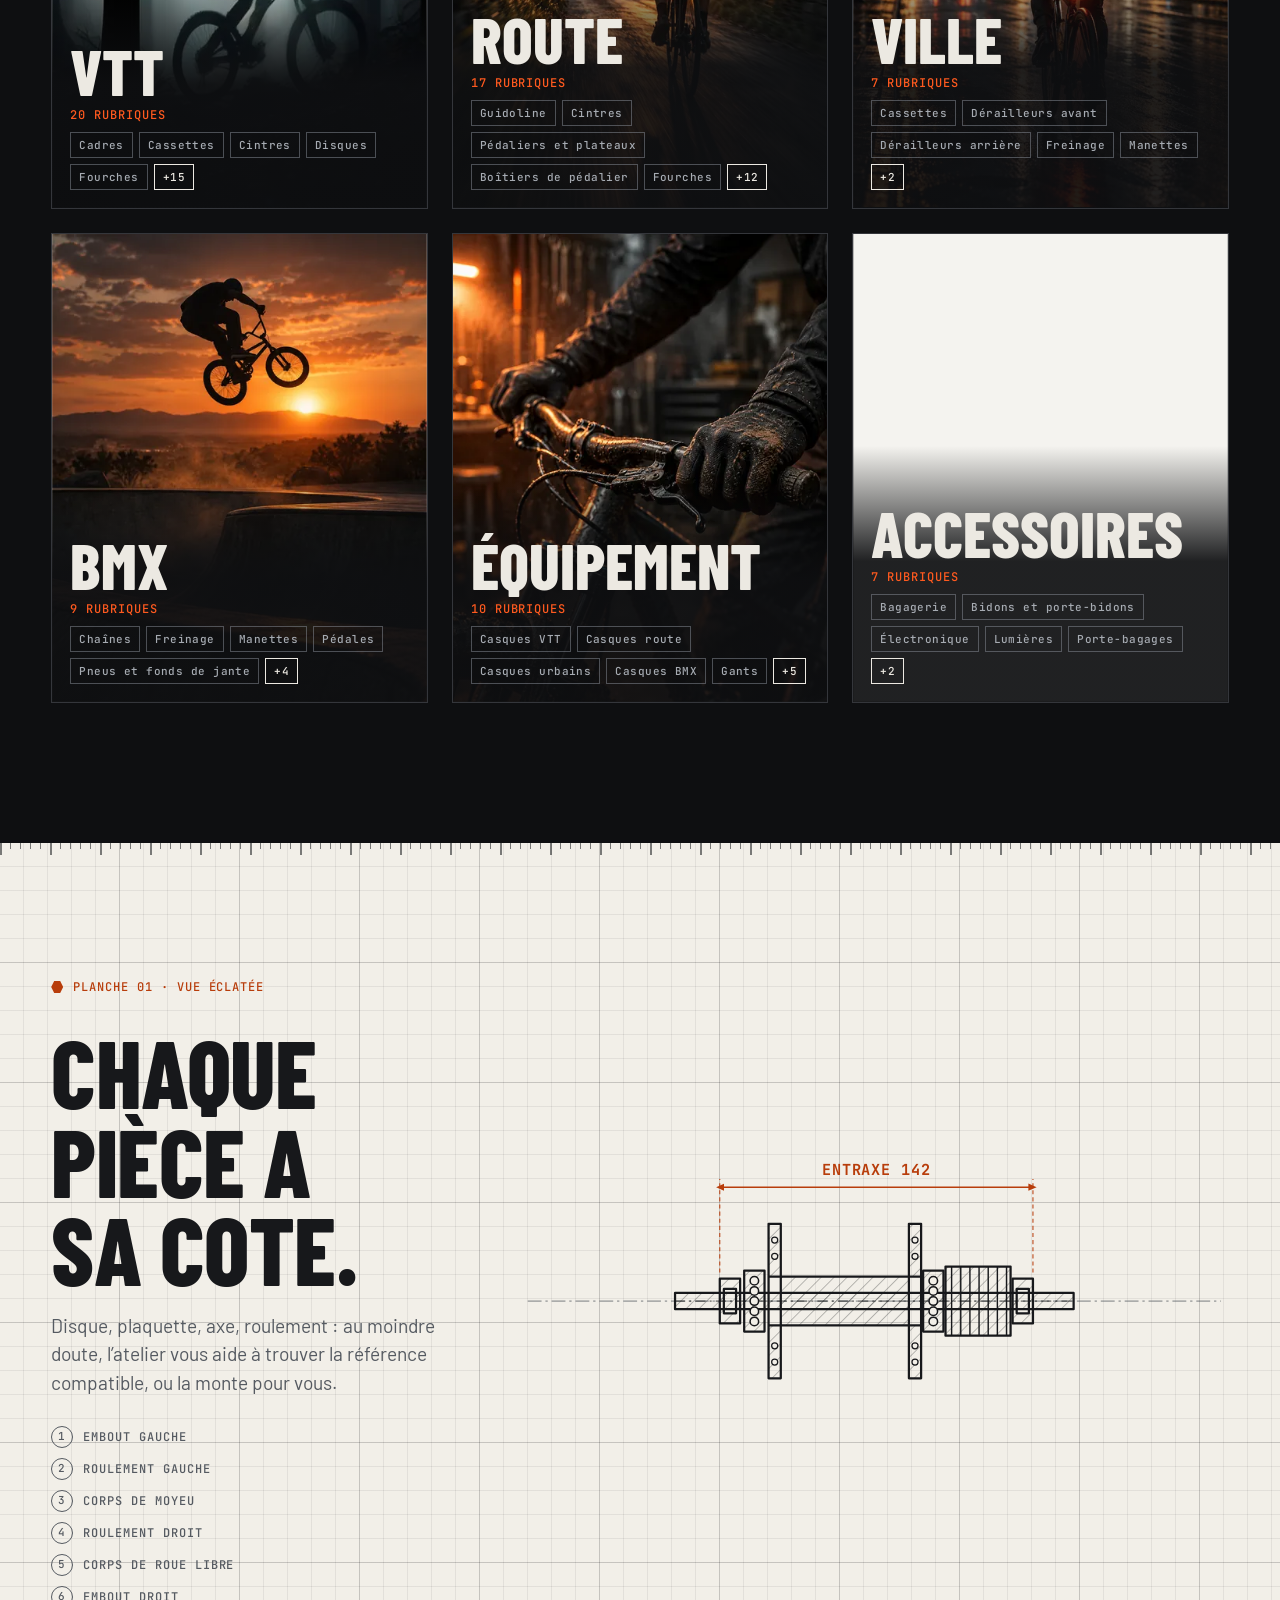
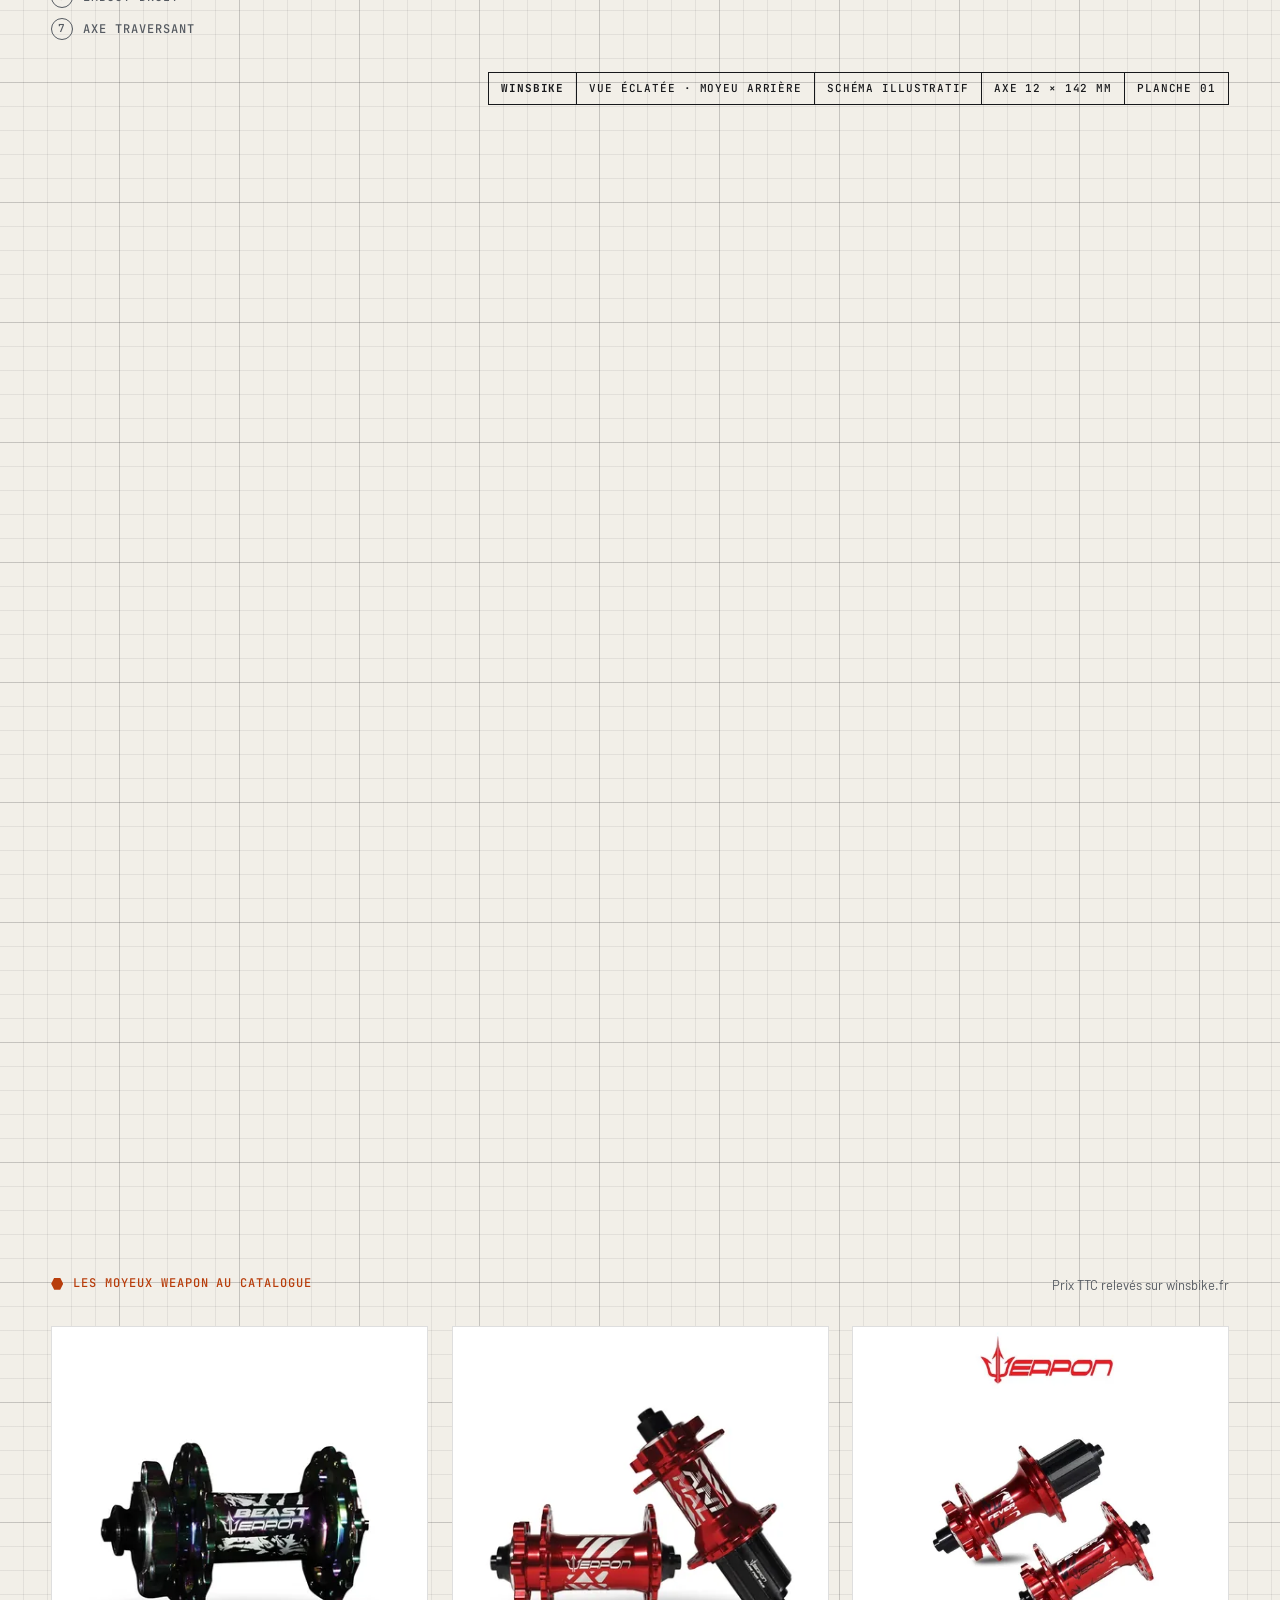
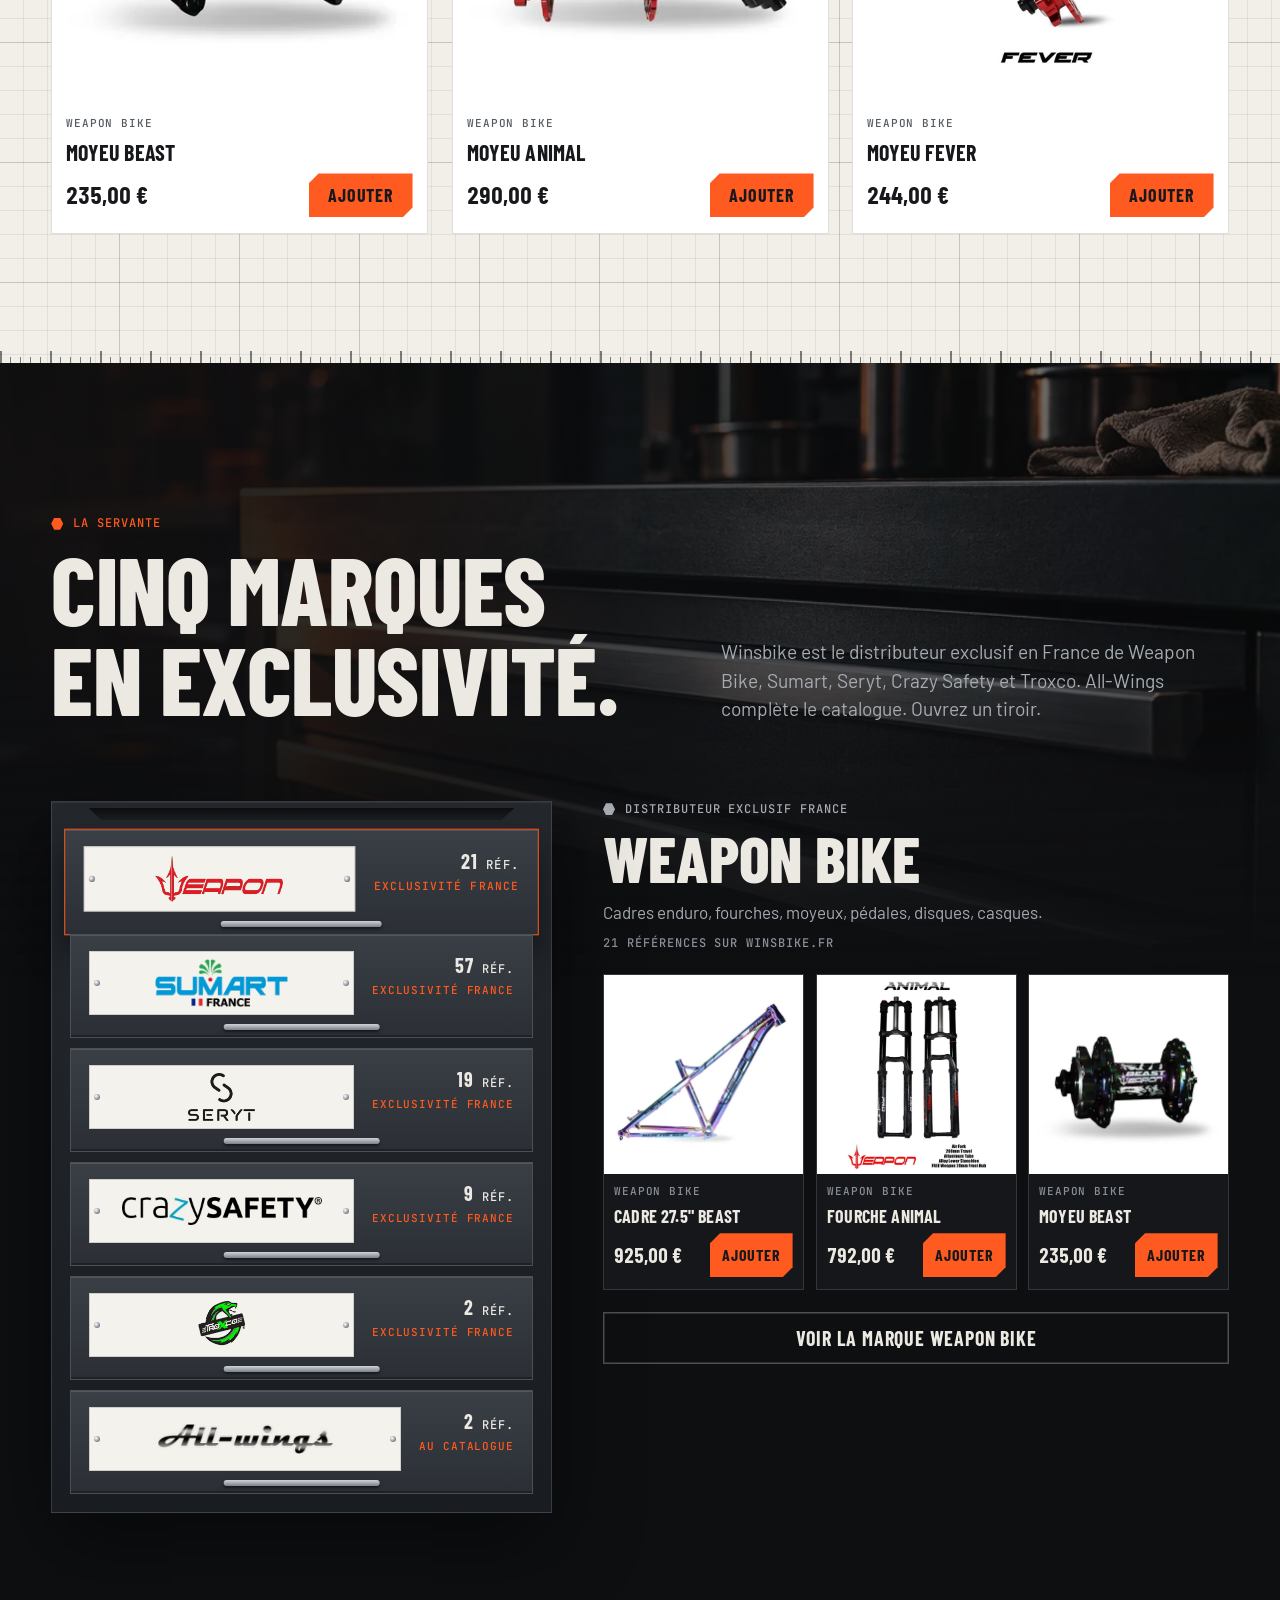
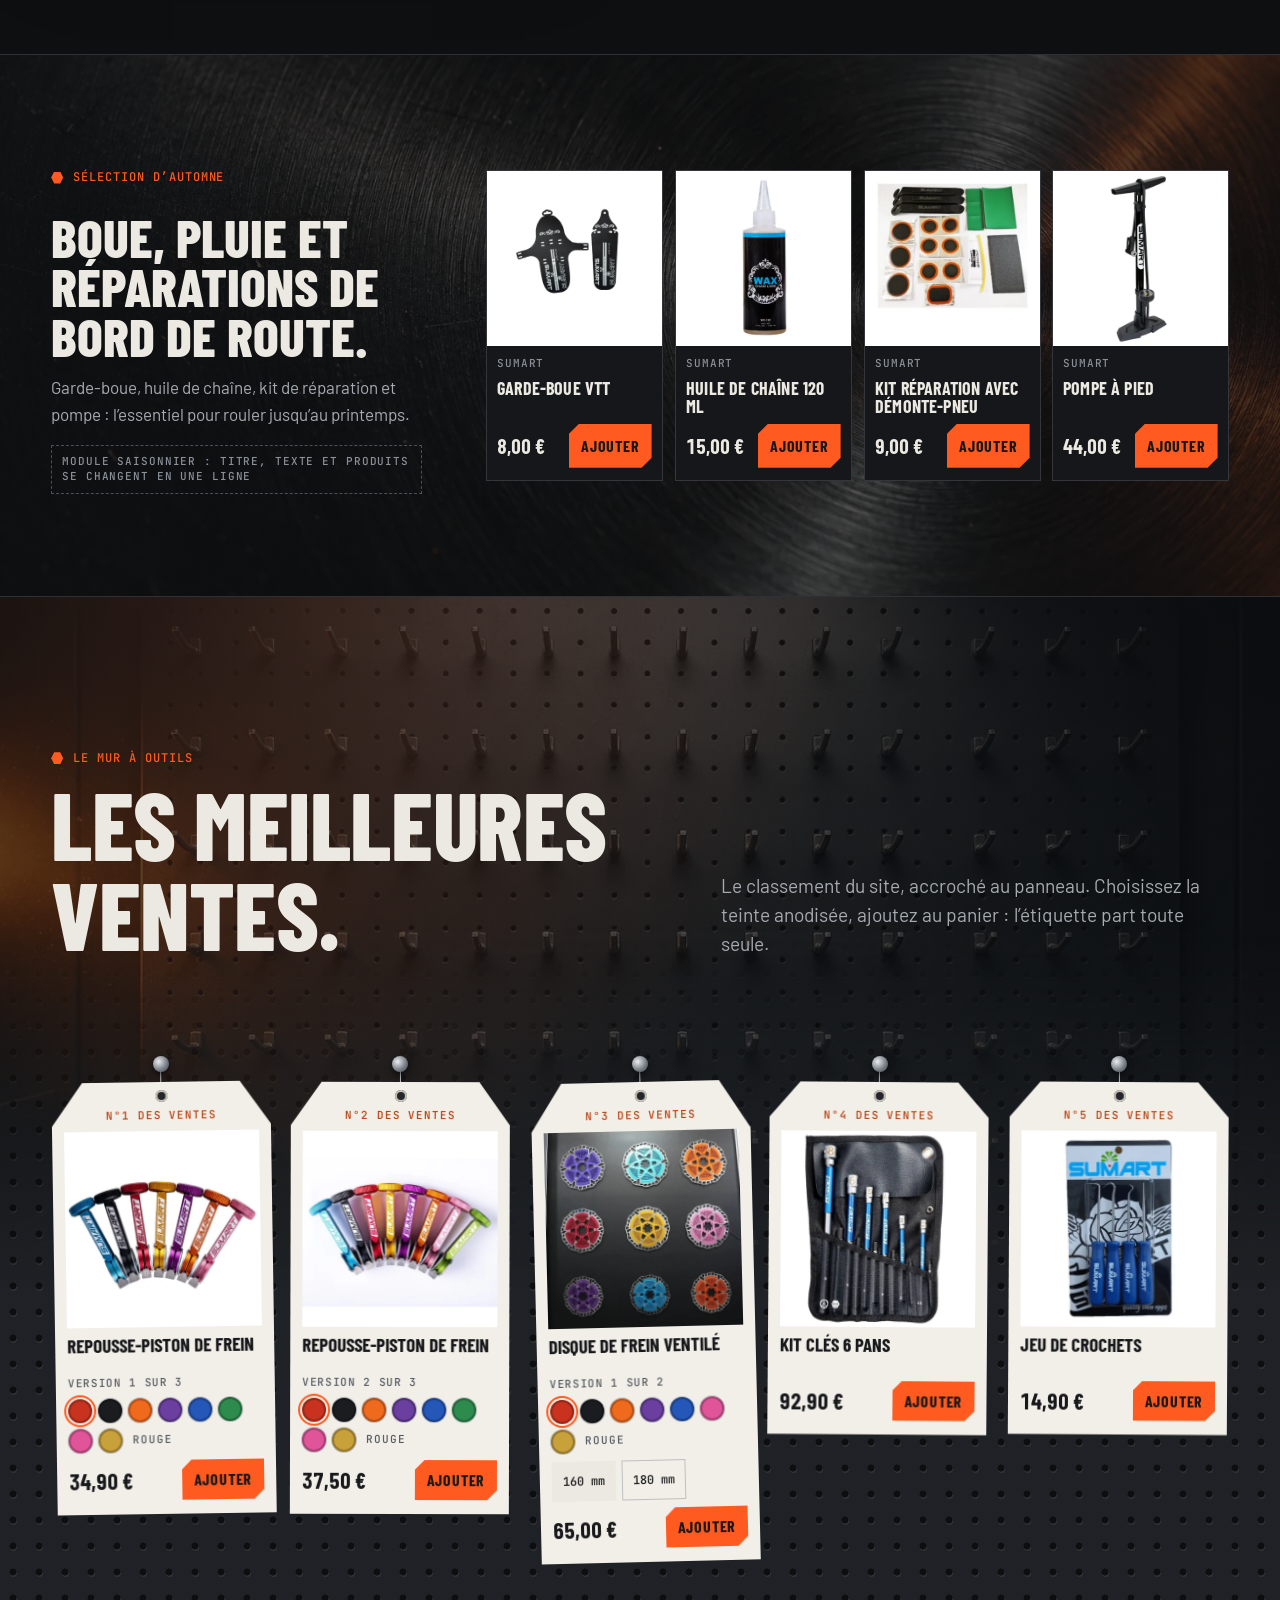
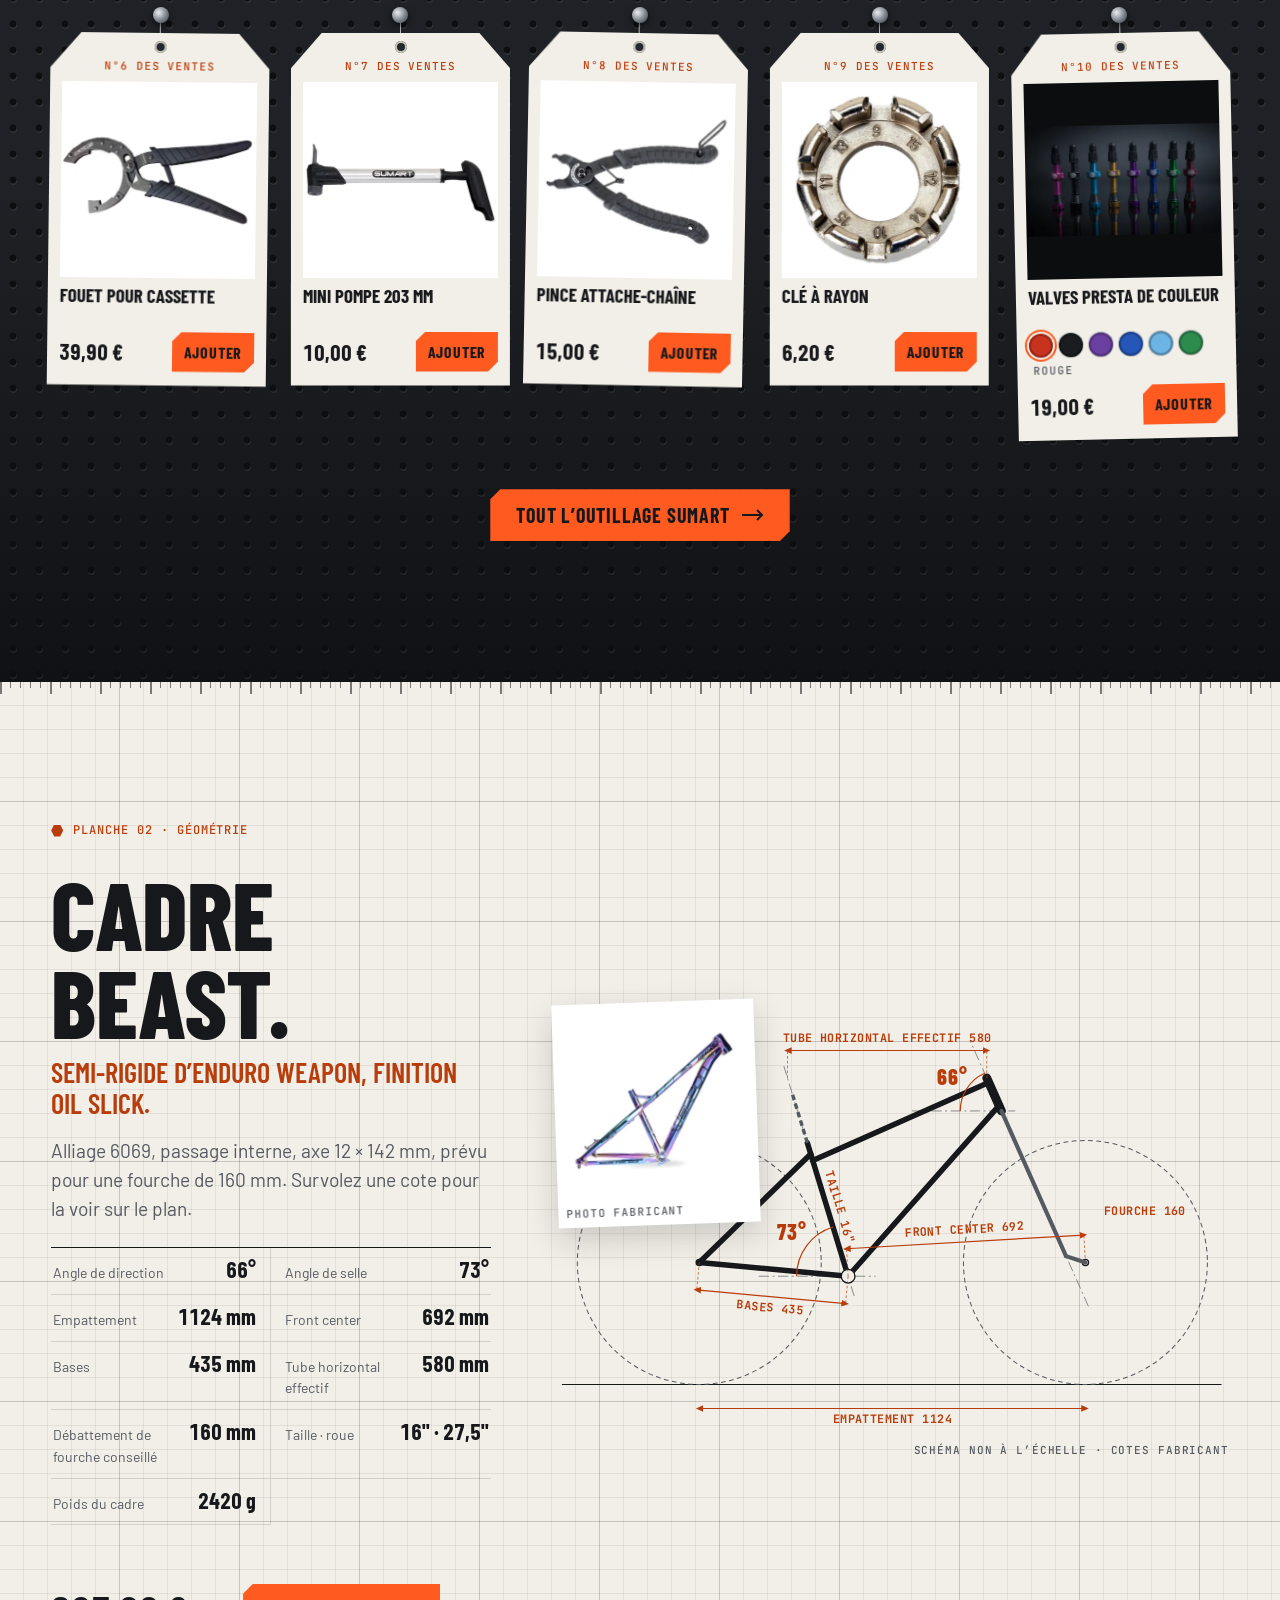
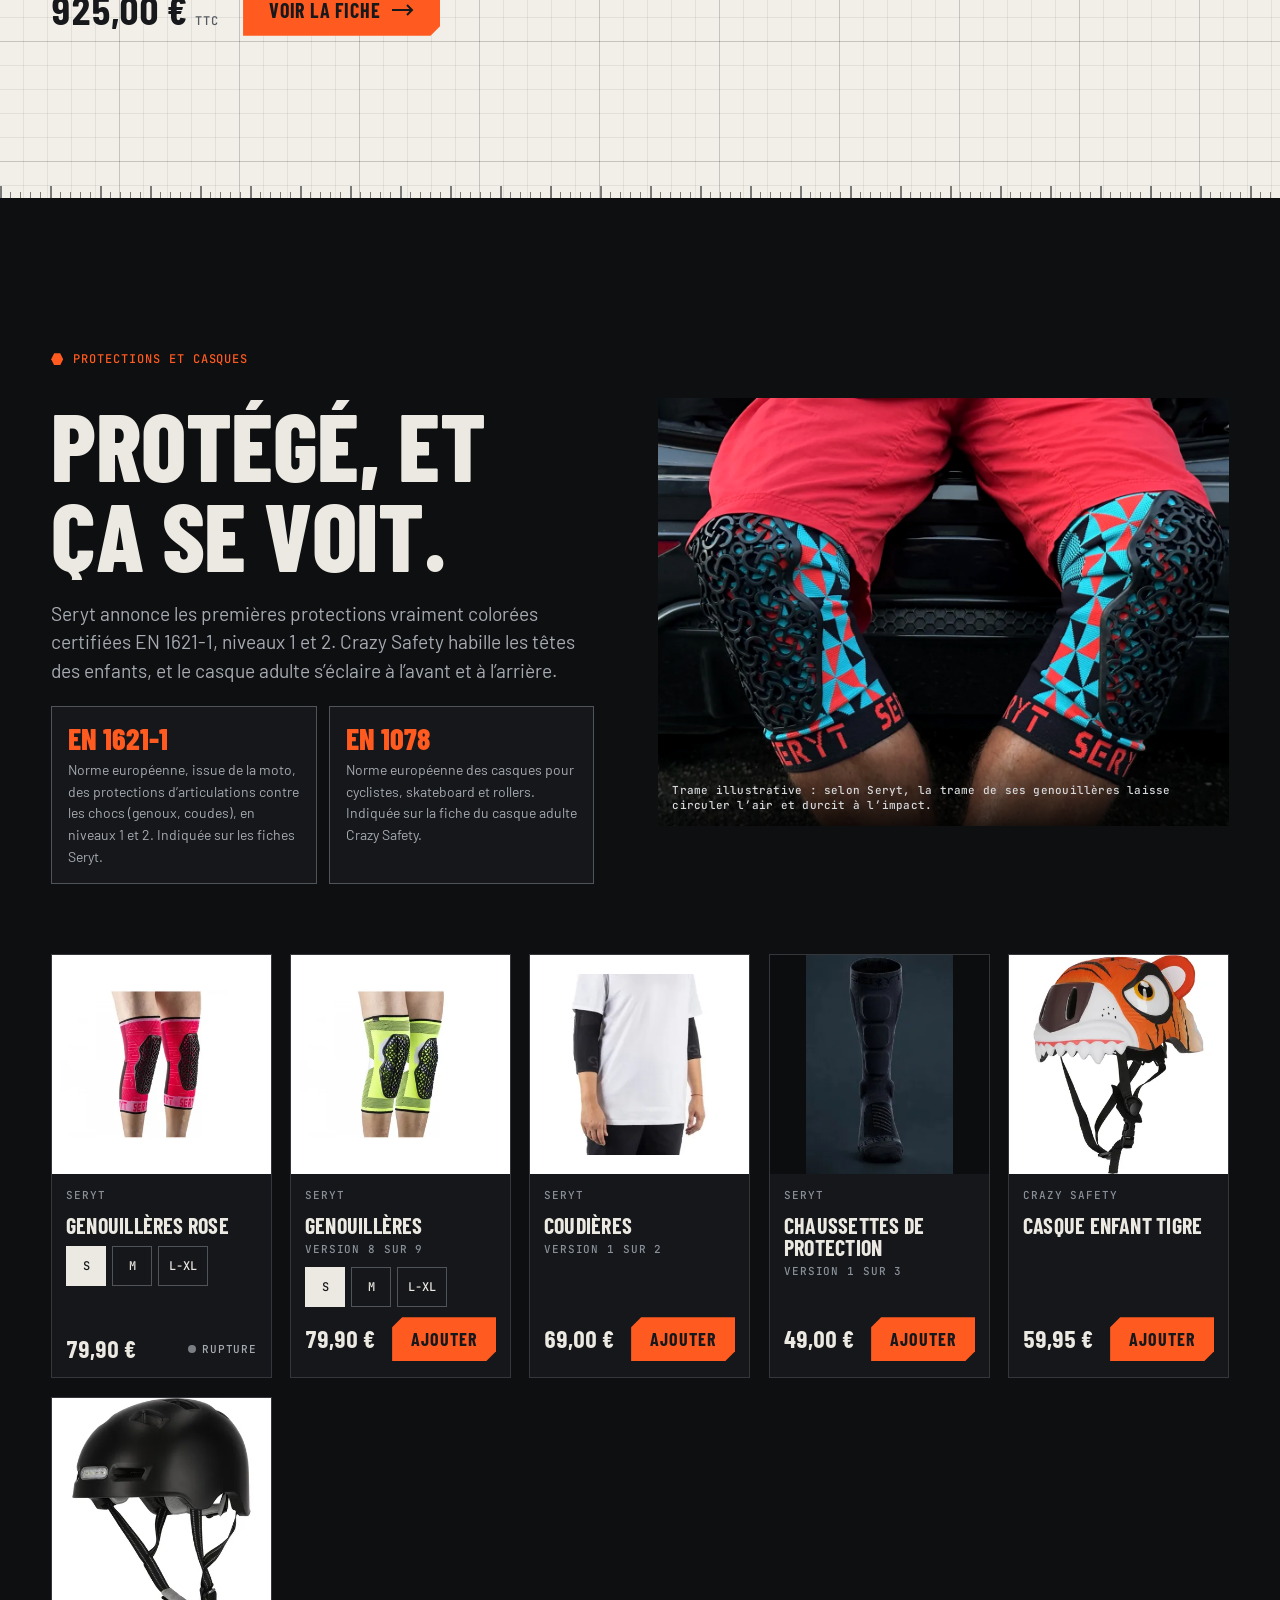
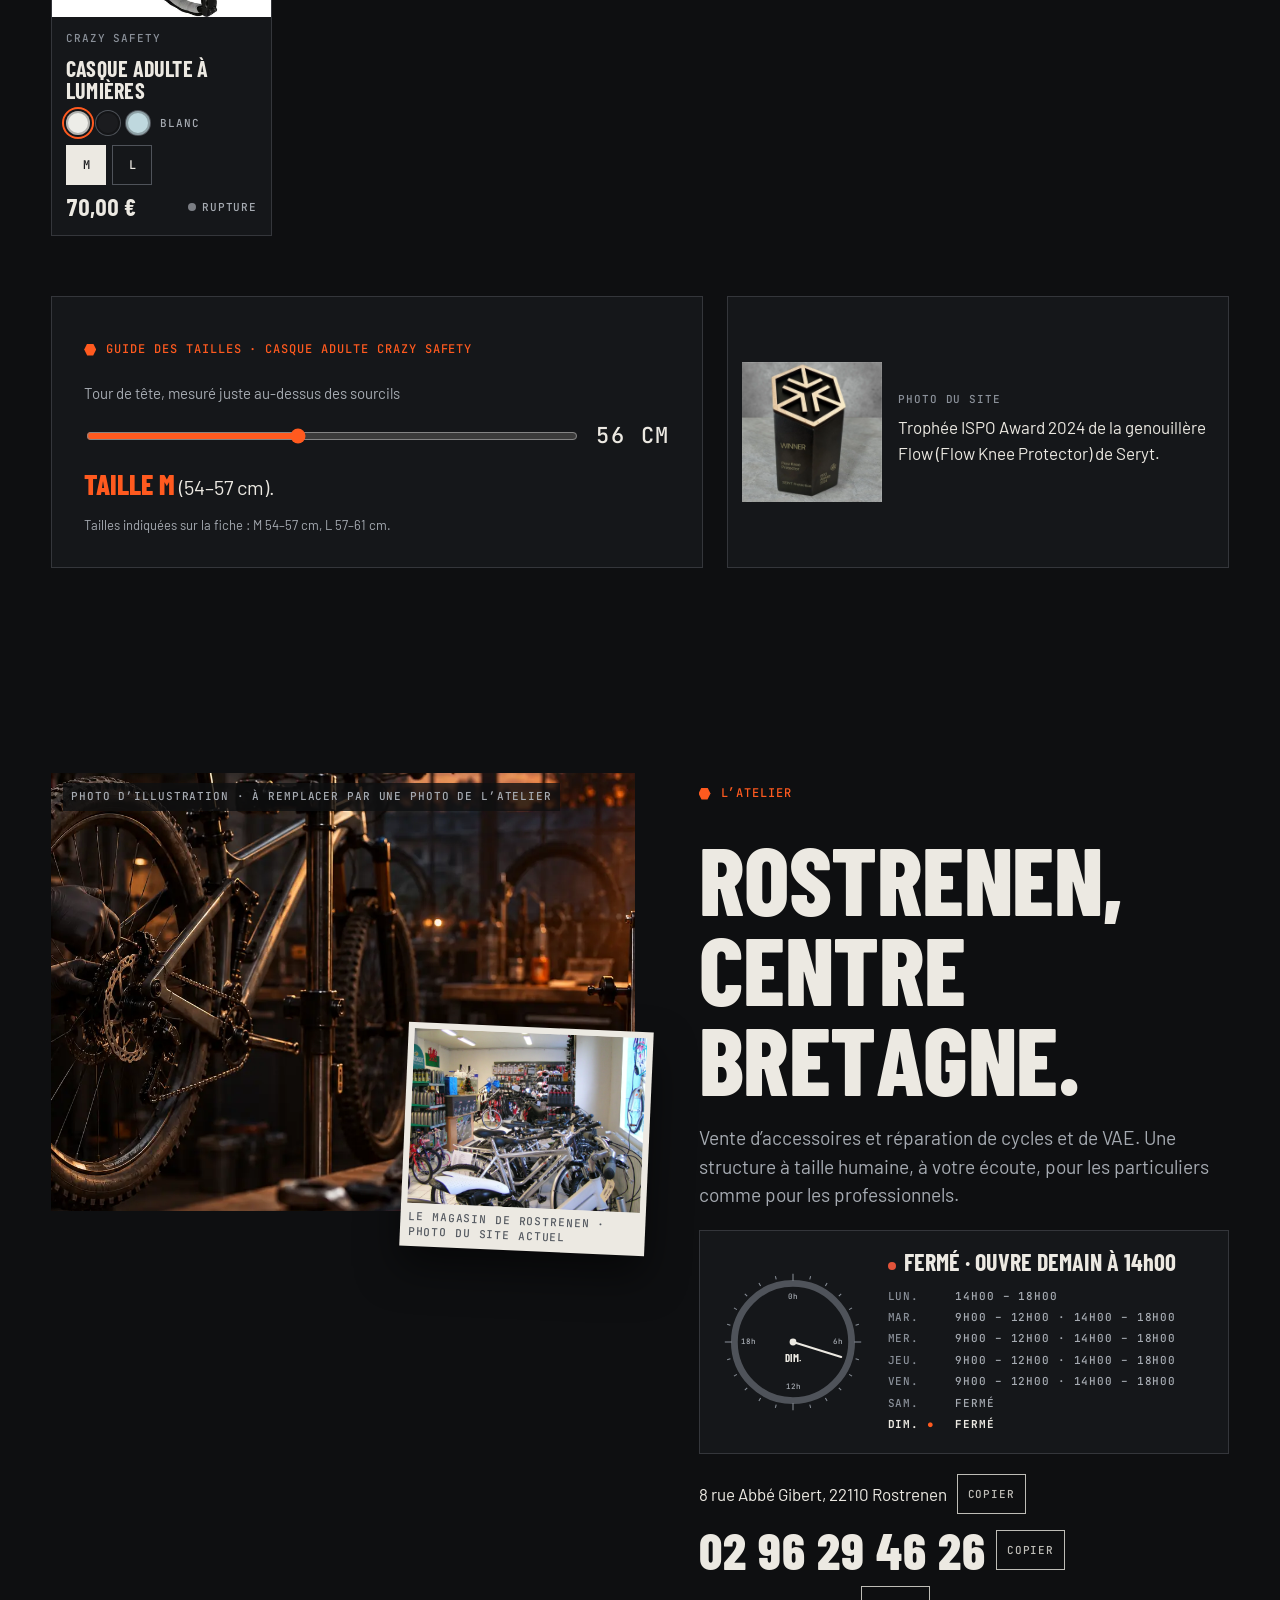
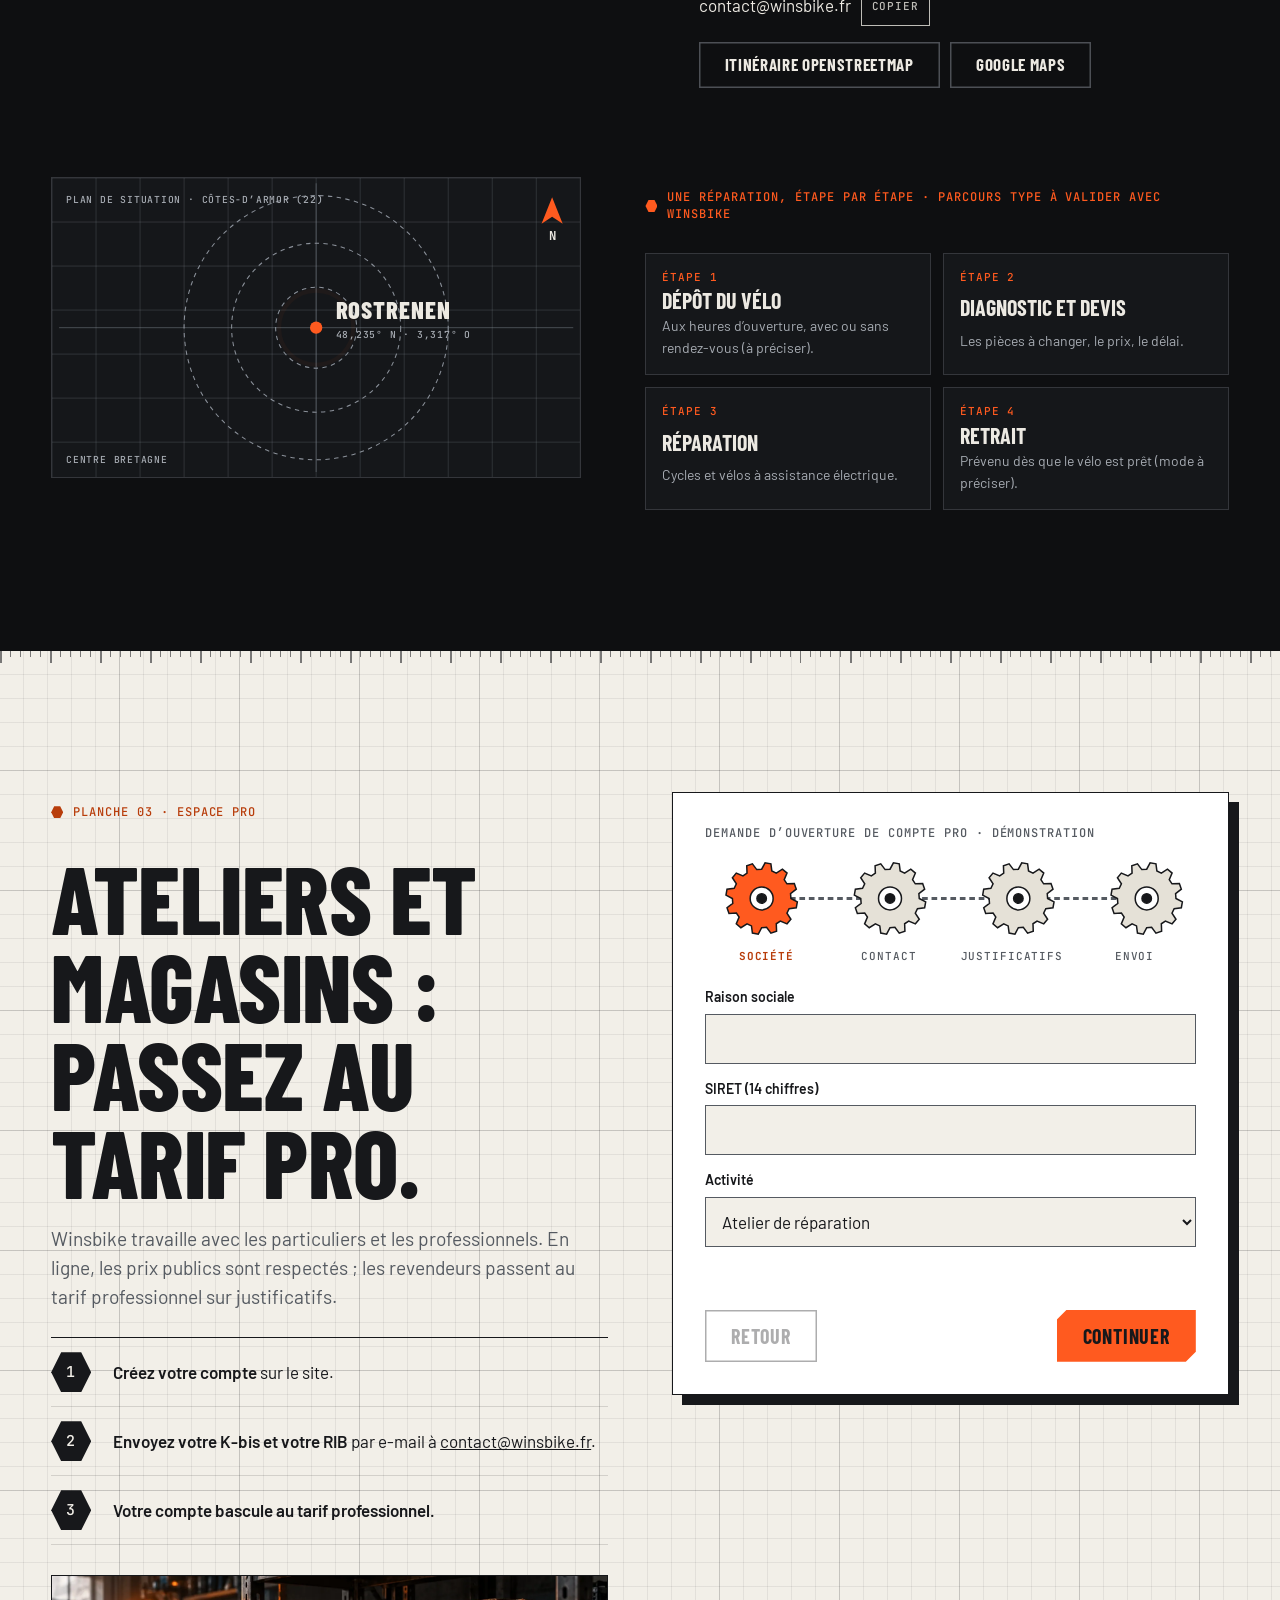
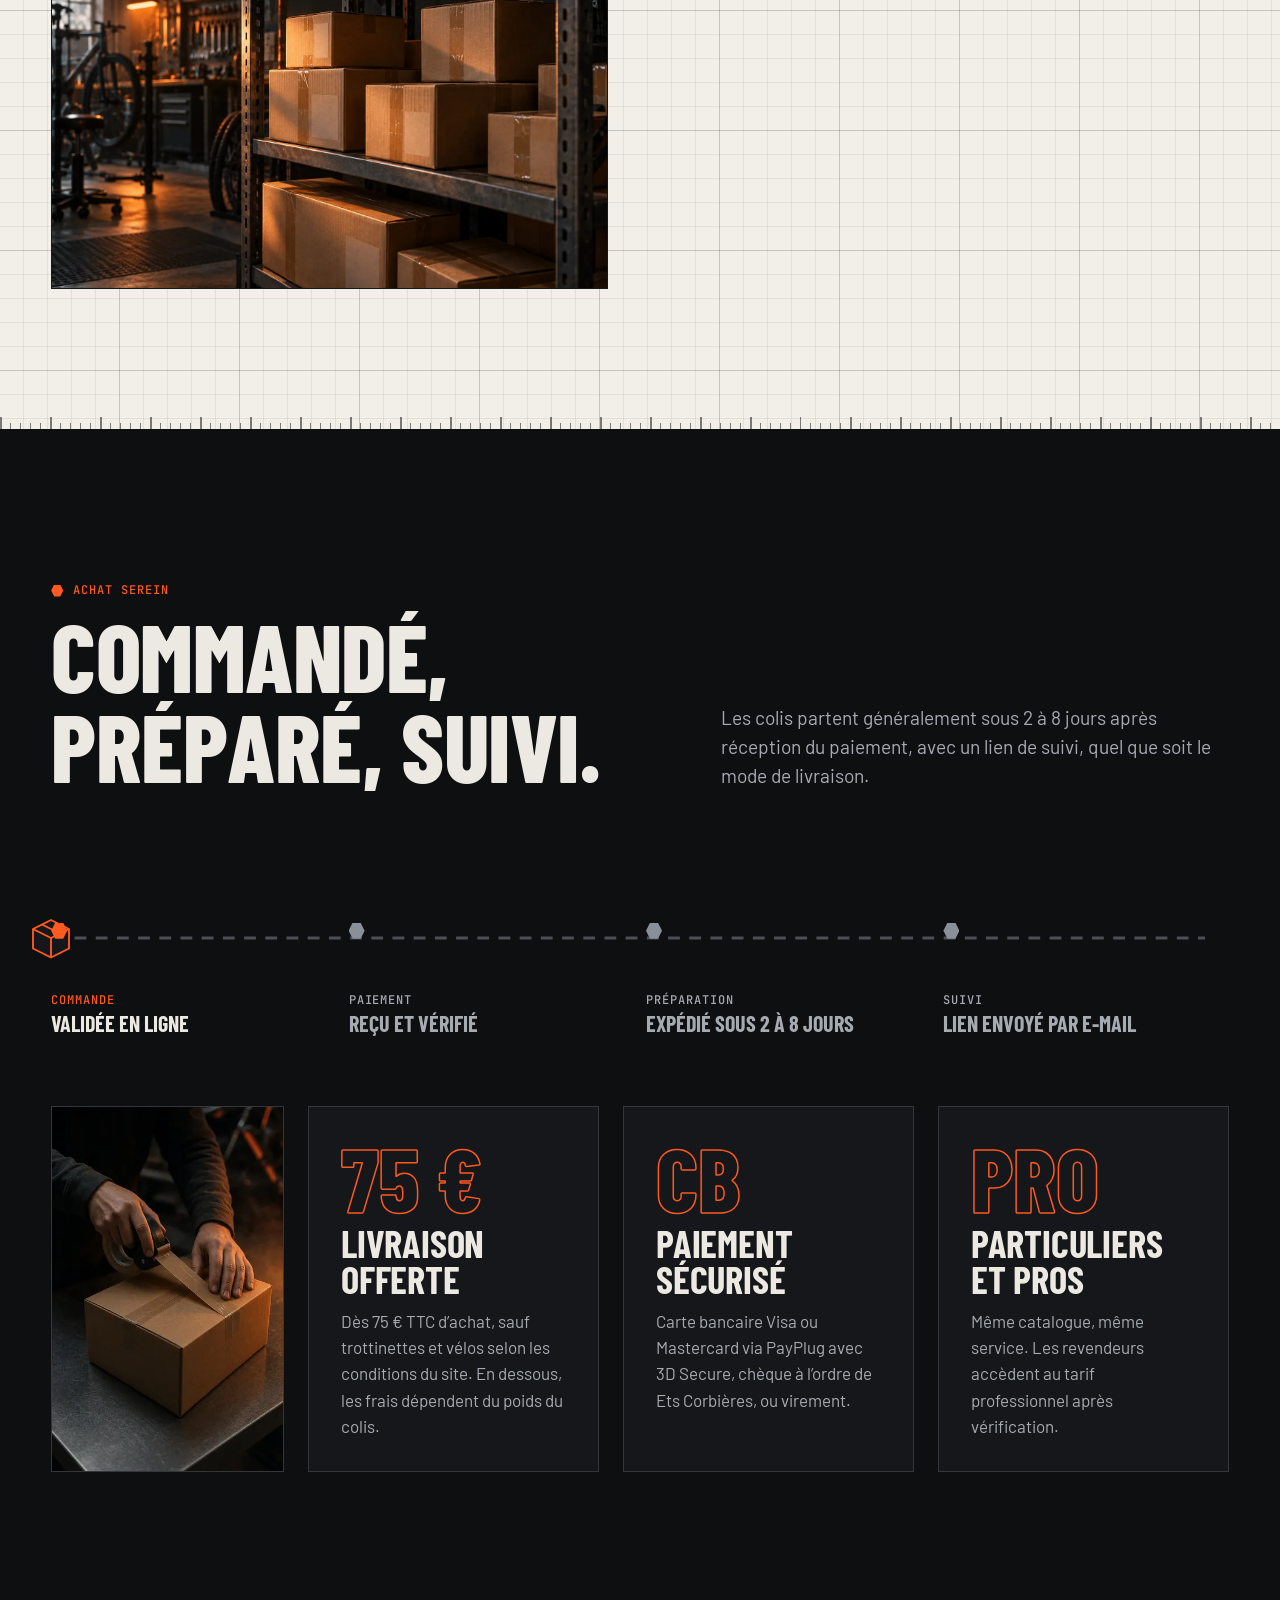
==== commit c4cde8dd: "Corrections audit : textes 12 px, cibles 44 px, barre du bas sur telephone, versions 20261028-2 Co-A" ====
--- a/index.html
+++ b/index.html
@@ -22,8 +22,8 @@
 <script>(function(){var d=document.documentElement;d.classList.add('js');try{var c=localStorage.getItem('wb:calm'),r=matchMedia('(prefers-reduced-motion: reduce)').matches;if(sessionStorage.getItem('wb:nav'))d.classList.add('nav-in');if(sessionStorage.getItem('wb:intro')||c==='true'||(r&&c!=='false'))d.classList.add('no-intro')}catch(e){d.classList.add('no-intro')}})()</script>
 <link rel="preload" href="assets/fonts/barlow-condensed-latin-800-normal.woff2" as="font" type="font/woff2" crossorigin>
 <link rel="preload" href="assets/fonts/barlow-latin-400-normal.woff2" as="font" type="font/woff2" crossorigin>
-<link rel="stylesheet" href="assets/css/fonts.css?v=20261028">
-<link rel="stylesheet" href="assets/css/site.css?v=20261028">
+<link rel="stylesheet" href="assets/css/fonts.css?v=20261028-2">
+<link rel="stylesheet" href="assets/css/site.css?v=20261028-2">
 </head>
 <body>
 <a class="skip" href="#main">Aller au contenu</a>
@@ -340,6 +340,7 @@
     </div>
   </div>
 </section>
+<div class="barre" aria-hidden="true"><button type="button" class="btn btn-ghost" data-open-search tabindex="-1">Rechercher</button><a class="btn" href="tel:+33296294626" tabindex="-1">Appeler</a></div>
 </main>
 <footer class="ft">
   <div class="hazard" aria-hidden="true"></div>
@@ -379,11 +380,11 @@
 <script src="assets/js/vendor/CustomEase.min.js?v=d11c0971"></script>
 <script src="assets/js/vendor/lenis.min.js?v=99a73c03"></script>
 <script src="assets/js/vendor/ogl.min.js?v=c898cfab"></script>
-<script src="assets/js/images.js?v=20261028"></script>
-<script src="assets/js/data.js?v=20261028"></script>
-<script src="assets/js/picto.js?v=20261028"></script>
-<script src="assets/js/core.js?v=20261028"></script>
-<script src="assets/js/geo.js?v=20261028"></script>
-<script src="assets/js/home.js?v=20261028"></script>
+<script src="assets/js/images.js?v=20261028-2"></script>
+<script src="assets/js/data.js?v=20261028-2"></script>
+<script src="assets/js/picto.js?v=20261028-2"></script>
+<script src="assets/js/core.js?v=20261028-2"></script>
+<script src="assets/js/geo.js?v=20261028-2"></script>
+<script src="assets/js/home.js?v=20261028-2"></script>
 </body>
 </html>
--- a/assets/css/site.css
+++ b/assets/css/site.css
@@ -1 +1,2 @@
-:root{--bg:#0e0f11;--bg-2:#15171a;--bg-3:#1d2024;--line:#8a909942;--line-2:#8a909980;--steel:#8a9099;--fg:#ece9e2;--mut:#a6abb2;--orange:#ff5a1f;--orange-2:#ff7a45;--orange-ink:#b83d0b;--paper:#f2efe8;--paper-2:#e5e1d7;--ink:#17181b;--ink-mut:#555a61;--grid:#17181b12;--grid-2:#17181b24;--ok:#3fb56b;--ko:#e2533a;--f-disp:"Barlow Condensed","Arial Narrow","Roboto Condensed",sans-serif;--f-body:"Barlow","Helvetica Neue",Arial,sans-serif;--f-mono:"JetBrains Mono",ui-monospace,"SF Mono",Menlo,monospace;--gut:max(clamp(16px,4vw,56px),env(safe-area-inset-left,0px));--gut-r:max(clamp(16px,4vw,56px),env(safe-area-inset-right,0px));--hd-h:68px;--ease:cubic-bezier(.2,.8,.2,1);--chamfer:polygon(10px 0,100% 0,100% calc(100% - 10px),calc(100% - 10px)100%,0 100%,0 10px);--buncss-light: ;--buncss-dark:initial;color-scheme:dark}*,*:before,*:after{box-sizing:border-box}html{-webkit-text-size-adjust:100%;scroll-behavior:auto;overflow-anchor:none}html.lenis,html.lenis body{height:auto}.lenis.lenis-smooth{scroll-behavior:auto!important}.lenis.lenis-stopped{overflow:clip}body{background:var(--bg);color:var(--fg);font:400 17px/1.55 var(--f-body);overflow-x:clip;-webkit-font-smoothing:antialiased;margin:0}body:before{content:"";position:fixed;height:env(safe-area-inset-top,0px);z-index:60;background:var(--bg);inset:0 0 auto}body.lock{overflow:hidden}img{display:block;max-width:100%;height:auto}a{color:inherit}button{font:inherit;color:inherit;cursor:pointer;background:0 0;border:0;padding:0}input,select,textarea{font:inherit;color:inherit}:focus-visible{outline:2px solid var(--orange);outline-offset:3px}::selection{background:var(--orange);color:var(--ink)}.sr{position:absolute;overflow:hidden;clip:rect(0 0 0 0);white-space:nowrap;width:1px;height:1px}.skip{position:absolute;z-index:200;background:var(--orange);color:var(--ink);padding:10px 14px;font-weight:600;top:-60px;left:12px}.skip:focus{top:12px}.mono{font:500 12px/1.4 var(--f-mono);letter-spacing:.08em;text-transform:uppercase}.eyebrow{display:inline-flex;color:var(--orange);align-items: center;gap:10px}.eyebrow:before{content:"";clip-path:polygon(25% 0,75% 0,100% 50%,75% 100%,25% 100%,0 50%);background:currentColor;flex:none;width:12px;height:12px}.paper .eyebrow{color:var(--orange-ink)}.h1,.h2,.h3{font-family:var(--f-disp);text-transform:uppercase;letter-spacing:-.005em;text-wrap:balance;margin:0;font-weight:800;line-height:.88}.h1{font-size:clamp(64px,12.5vw,214px)}.h2{font-size:clamp(46px,7.4vw,124px);line-height:.93}.h3{font-size:clamp(28px,3vw,42px);font-weight:700;line-height:.95}.lead{color:var(--mut);max-width:60ch;margin:0;font-size:clamp(18px,1.5vw,21px);line-height:1.5}.paper .lead{color:var(--ink-mut)}.sl{padding-bottom:.02em}.todo{color:var(--orange)}.paper .todo{color:var(--orange-ink)}.fine{color:var(--mut);margin:0;font-size:13px}.paper .fine{color:var(--ink-mut)}.wrap{padding-left:var(--gut);padding-right:var(--gut-r);width:100%;max-width:1480px;margin-inline-start:auto;margin-inline-end:auto}.sec{position:relative;padding-block-start:clamp(80px,11vw,160px);padding-block-end:clamp(80px,11vw,160px)}.sec-hd{display:grid;gap:22px;margin-bottom:clamp(40px,6vw,80px)}.sec-hd.split{grid-template-columns:minmax(0,1.2fr)minmax(0,1fr);align-items: end;gap:28px 60px}.paper{background-color:var(--paper);color:var(--ink);--buncss-light:initial;--buncss-dark: ;color-scheme:light;background-image:linear-gradient(var(--grid-2)1px,transparent 1px),linear-gradient(90deg,var(--grid-2)1px,transparent 1px),linear-gradient(var(--grid)1px,transparent 1px),linear-gradient(90deg,var(--grid)1px,transparent 1px);background-position:-1px -1px;background-size:120px 120px,120px 120px,24px 24px,24px 24px}.hazard{background:repeating-linear-gradient(-45deg,var(--orange)0 12px,var(--bg)12px 24px);height:10px}.btn{display:inline-flex;background:var(--orange);color:var(--ink);font:700 20px/1 var(--f-disp);letter-spacing:.04em;text-transform:uppercase;text-decoration:none;clip-path:var(--chamfer);justify-content:center;align-items: center;gap:12px;min-height:52px;padding:0 26px;transition:background .2s}.btn:hover{background:var(--orange-2)}.btn-ghost{color:var(--fg);box-shadow:inset 0 0 0 1.5px var(--line-2);clip-path:none;background:0 0}.btn-ghost:hover{background:#ffffff0f}.paper .btn-ghost{color:var(--ink);box-shadow:inset 0 0 0 1.5px var(--ink)}.btn-big{width:100%;min-height:60px;font-size:23px}.btn .arr{width:22px;height:12px}.btn-link{display:inline-block;color:inherit;font:500 13px/1.4 var(--f-mono);text-transform:uppercase;letter-spacing:.08em;text-underline-offset:4px;margin-top:14px}.btn-add{background:var(--orange);color:var(--ink);font:700 18px/1 var(--f-disp);text-transform:uppercase;letter-spacing:.05em;clip-path:var(--chamfer);min-width:104px;min-height:44px;padding:0 18px}.btn-add:hover{background:var(--orange-2)}.btn-add-sm{min-width:44px;padding:0;font-size:24px}.linkish{text-align:left;text-decoration:underline;text-underline-offset:3px}.badge-out{display:inline-flex;color:var(--mut);letter-spacing:.08em;align-items: center;gap:6px;padding:0;font-size:11px}.badge-out:before{content:"";background:var(--mut);opacity:.7;border-radius:50%;width:8px;height:8px}.hd{position:fixed;z-index:50;top:env(safe-area-inset-top,0px);transition:transform .45s var(--ease),background .3s,box-shadow .3s;left:0;right:0}.hd.is-solid{backdrop-filter:blur(12px)saturate(1.2);-webkit-backdrop-filter:blur(12px)saturate(1.2);box-shadow:0 1px 0 var(--line);background:#0e0f11db}.hd.is-hidden{transform:translateY(calc(-100% - env(safe-area-inset-top,0px)))}.hd-in{height:var(--hd-h);display:flex;align-items: center;gap:28px}.logo{display:inline-flex;text-decoration:none;font:800 28px/1 var(--f-disp);letter-spacing:.06em;flex:none;align-items: center;gap:10px}.logo img{display:block;transition:transform .4s var(--ease);width:auto;height:46px}.logo:hover img{transform:translateY(-2px)}.hd-nav{display:flex;white-space:nowrap;gap:clamp(14px,1.6vw,24px);margin-left:8px}.hd-nav a{font:600 18px/1 var(--f-disp);text-transform:uppercase;letter-spacing:.06em;text-decoration:none;color:var(--mut);position:relative;padding:8px 0}.hd-nav a:after{content:"";position:absolute;background:var(--orange);transform-origin:right;transition:transform .35s var(--ease);height:2px;bottom:2px;left:0;right:0;transform:scaleX(0)}.hd-nav a:hover{color:var(--fg)}.hd-nav a:hover:after,.hd-nav a[aria-current=page]:after{transform-origin:left;transform:scaleX(1)}.hd-nav a[aria-current=page]{color:var(--fg)}.hd-tools{display:flex;align-items: center;gap:6px;margin-left:auto}.hd-open{white-space:nowrap;display:inline-flex;color:var(--mut);align-items: center;gap:8px;margin-right:6px}[data-open-chip]:before{content:"";display:inline-block;background:var(--steel);vertical-align:1px;border-radius:50%;width:8px;height:8px;margin-right:8px}[data-open-chip].is-open:before{background:var(--ok);box-shadow:0 0 0 4px #3fb56b33}[data-open-chip].is-closed:before{background:var(--ko)}.tool{display:inline-grid;border-radius:2px;place-items: center;min-width:44px;height:44px}.tool:hover{background:#ffffff12}.tool svg{width:20px;height:20px}.tog{font:500 11px/1 var(--f-mono);letter-spacing:.08em;text-transform:uppercase;display:inline-flex;gap:6px;padding:0 10px}.tog .tog-state{color:var(--steel)}.tog[aria-pressed=true] .tog-state{color:var(--orange)}.cart-btn{position:relative;display:inline-flex;background:var(--fg);color:var(--ink);clip-path:var(--chamfer);font:700 18px/1 var(--f-disp);align-items: center;gap:8px;height:44px;padding:0 14px 0 12px}.cart-btn svg{width:20px;height:20px}.cart-count{text-align:center;font-variant-numeric:tabular-nums;min-width:1.2em}.burger{display:none;font:600 18px/1 var(--f-disp);text-transform:uppercase;letter-spacing:.06em;height:44px;padding:0 12px}.cur{position:fixed;z-index:300;pointer-events:none;opacity:0;width:0;height:0;transition:opacity .2s;top:0;left:0}.cur.is-on{opacity:1}.cur svg{position:absolute;overflow:visible;transition:scale .25s var(--ease);width:34px;height:34px;top:-8px;left:-8px}.cur-key{fill:var(--orange);stroke:var(--bg);stroke-width:1.5}.cur.is-hover svg{scale:1.35}.cur.is-text svg{opacity:0}.cur-label{position:absolute;white-space:nowrap;background:var(--orange);color:var(--ink);font:700 11px/1 var(--f-mono);letter-spacing:.08em;text-transform:uppercase;opacity:0;padding:5px 8px;transition:all .2s;top:20px;left:26px;transform:translateY(4px)}.cur.has-label .cur-label{opacity:1;transform:none}html.has-cur,html.has-cur a,html.has-cur button,html.has-cur label,html.has-cur [data-tilt]{cursor:none}html.has-cur input,html.has-cur textarea,html.has-cur select{cursor:auto}.shutter{position:fixed;z-index:120;display:flex;pointer-events:none;visibility:hidden;flex-direction:column;inset:0}.shutter.is-on,.nav-in .shutter{visibility:visible;pointer-events:auto}.slat{display:block;transform-origin:50% 0;background:linear-gradient(#2a2e33,#1a1c20 46%,#0f1012 50%,#23272c 54%,#2a2e33);flex:1;transform:scaleY(0);box-shadow:inset 0 1px #ffffff0f}.nav-in .slat{transform:scaleY(1)}.veil{position:fixed;z-index:70;opacity:0;pointer-events:none;backdrop-filter:blur(2px);-webkit-backdrop-filter:blur(2px);background:#0506079e;transition:opacity .35s;inset:0}.veil.is-on{opacity:1;pointer-events:auto}.x{display:grid;color:inherit;flex:none;place-items: center;width:44px;height:44px;font-size:30px;line-height:1}.drawer{position:fixed;z-index:80;background:var(--bg-2);border-left:1px solid var(--line);display:flex;padding:calc(env(safe-area-inset-top,0px) + 10px)max(20px,env(safe-area-inset-right,0px))calc(env(safe-area-inset-bottom,0px) + 18px)20px;transition:transform .5s var(--ease);visibility:hidden;flex-direction:column;width:min(460px,100%);top:0;bottom:0;right:0;transform:translate(104%)}.drawer.is-open{visibility:visible;transform:none}.drawer-hd{display:flex;justify-content:space-between;align-items: center}.drawer-hd h2{font:800 40px/1 var(--f-disp);text-transform:uppercase;margin:0}.ship{background:var(--bg-3);margin:6px 0 14px;padding:12px 14px}.chain{display:block;width:100%;height:46px}.chain .sprk{fill:none;stroke:var(--steel);stroke-width:2}.chain .sprk rect{fill:var(--steel);stroke:none}.chain-track{fill:none;stroke:var(--line-2);stroke-width:5;stroke-dasharray:6 4}.chain-fill{fill:none;stroke:var(--orange);stroke-width:5}.chain-links{fill:none;stroke:var(--bg-3);stroke-width:7;stroke-dasharray:2 8}.ship-msg{color:var(--mut);margin:8px 0 0;font-size:14px}.ship-msg strong{color:var(--fg)}.drawer-body{overflow-y:auto;overscroll-behavior:contain;flex:1;margin:0 -6px;padding:0 6px}.drawer-ft{border-top:1px solid var(--line);display:grid;gap:10px;padding-top:14px}.drawer-ft .fine{text-align:center}.lines{list-style:none;display:grid;gap:2px;margin:0;padding:0}.line{display:grid;grid-template-columns:72px minmax(0,1fr)auto;border-bottom:1px solid var(--line);align-items: start;gap:14px;padding:12px 0}.line-media .pmedia{aspect-ratio:1}.line-info p{margin:0}.line-info .mono{color:var(--steel);font-size:11px}.line-name{font-weight:600;line-height:1.25}.line-v{color:var(--mut);font-size:11px!important}.line-p{font:700 20px/1 var(--f-disp);font-variant-numeric:tabular-nums;margin:0}.qty{display:inline-flex;border:1px solid var(--line-2);align-items: center;gap:4px;margin-top:8px}.qty button{width:40px;height:40px;font-size:18px}.qty span{text-align:center;font:500 14px var(--f-mono);min-width:22px}.tot{display:grid;gap:6px;margin:0}.tot div{display:flex;justify-content:space-between}.tot dt{color:var(--mut)}.tot dd{font:700 22px/1 var(--f-disp);font-variant-numeric:tabular-nums;margin:0}.empty{text-align:center;display:grid;justify-items:center;gap:12px;padding:40px 10px}.empty p{color:var(--mut);margin:0}.pay h3,.done h3{font:800 30px/1 var(--f-disp);text-transform:uppercase;margin:6px 0 16px}.pay fieldset{display:grid;border:0;gap:8px;margin:0 0 14px;padding:0}.pay legend{color:var(--steel);margin-bottom:8px}.opt{display:grid;grid-template-columns:auto 1fr;background:var(--bg-3);align-items: start;gap:12px;padding:14px}.opt input{accent-color:var(--orange);width:18px;height:18px;margin-top:2px}.opt strong{display:block}.opt span{color:var(--mut);font-size:14px}.opt span strong{color:var(--fg);font-size:16px}.done{text-align:center;padding:30px 6px}.done-bolt{fill:none;stroke:var(--orange);stroke-width:3;width:72px;margin:0 auto 6px}.done p{color:var(--mut)}.modal{position:fixed;z-index:85;display:grid;pointer-events:none;visibility:hidden;place-items: center;padding:16px;inset:0}.modal.is-open{visibility:visible}.modal-in{pointer-events:auto;position:relative;overflow-y:auto;background:var(--bg-2);border:1px solid var(--line);display:grid;grid-template-columns:minmax(0,1fr)minmax(0,1fr);opacity:0;transition:.45s var(--ease);width:min(980px,100%);max-height:calc(100svh - 32px);transform:translateY(30px)scale(.98)}.modal.is-open .modal-in{opacity:1;transform:none}.modal-in>.x{position:absolute;z-index:2;color:var(--fg);background:#0e0f11db;top:6px;right:6px}.quick-media .pmedia{aspect-ratio:1;height:100%}.quick-info{display:grid;align-content: start;gap:14px;padding:clamp(22px,4vw,44px)}.quick-info h2{font:800 clamp(34px,4vw,52px)/.92 var(--f-disp);text-transform:uppercase;margin:0}.quick-info>.mono{color:var(--orange)}.quick-facts{list-style:none;display:grid;color:var(--mut);gap:6px;margin:0;padding:0;font-size:11px}.quick-facts li:before{content:"— ";color:var(--steel)}.search{position:fixed;z-index:85;background:var(--bg-2);border-bottom:1px solid var(--line);transition:transform .5s var(--ease);visibility:hidden;padding:calc(env(safe-area-inset-top,0px) + 20px)0 26px;top:0;left:0;right:0;transform:translateY(-104%)}.search.is-open{visibility:visible;transform:none}.search-in{padding-left:var(--gut);padding-right:var(--gut-r);display:grid;gap:12px;max-width:860px;margin:0 auto}.search-in label{color:var(--steel)}.search-row{display:flex;align-items: center;gap:8px}.search-row input{background:var(--bg);border:1.5px solid var(--line-2);font:700 clamp(22px,3vw,32px)var(--f-disp);text-transform:uppercase;letter-spacing:.02em;flex:1;min-width:0;height:64px;padding:0 16px}.search-row input:focus{border-color:var(--orange);outline:none}.search-res{list-style:none;display:grid;overflow-y:auto;gap:4px;max-height:60svh;margin:0;padding:0}.hint{color:var(--mut);padding:8px 0}.hit{display:grid;grid-template-columns:56px minmax(0,1fr)auto auto;border-bottom:1px solid var(--line);align-items: center;gap:14px;padding:8px 0}.hit-media .pmedia{aspect-ratio:1}.hit-info p{margin:0}.hit-info .mono{color:var(--steel);font-size:11px}.hit .price{font-size:20px}.menu{position:fixed;z-index:75;background:var(--bg);overflow-y:auto;overscroll-behavior:contain;visibility:hidden;clip-path:inset(0 0 100% 0);transition:clip-path .6s var(--ease),visibility 0s .6s;inset:0}.menu.is-open{visibility:visible;clip-path:inset(0 0 0 0);transition:clip-path .6s var(--ease)}.menu-in{padding:calc(env(safe-area-inset-top,0px) + 90px)var(--gut-r)40px var(--gut);display:grid;gap:4px}.menu-meta{color:var(--mut);margin-top:20px;line-height:2}.toasts{position:fixed;z-index:150;left:50%;top:calc(env(safe-area-inset-top,0px) + var(--hd-h) + 12px);display:grid;gap:8px;width:min(440px,100% - 32px);transform:translate(-50%)}.toast{background:var(--fg);color:var(--ink);clip-path:var(--chamfer);padding:14px 18px;font-size:15px;font-weight:600;box-shadow:0 10px 40px #0006}.pmedia{position:relative;aspect-ratio:1;overflow:hidden;color:#3a3e44;background:#f4f3ef;width:100%}.pmedia img{object-fit:contain;width:100%;height:100%}.pmedia.is-real{background:#fff}.pmedia.is-ph{display:grid;background-color:#eceae4;background-image:linear-gradient(#17181b14 1px,#0000 1px),linear-gradient(90deg,#17181b14 1px,#0000 1px);background-size:16px 16px;place-items: center}.pmedia .picto{width:58%;height:58%}.ph-tag{position:absolute;font:500 11px/1 var(--f-mono);letter-spacing:.08em;text-transform:uppercase;opacity:.6;bottom:7px;left:8px}.smedia{position:absolute;overflow:hidden;inset:0}.smedia img{object-fit:cover;width:100%;height:100%}.smedia.is-ph{color:#a6abb25c;display:grid;background:#121417;place-items: center}.ph-scene{position:absolute;background:radial-gradient(60% 70% at 30% 20%,#ff7a4538,#0000 60%),radial-gradient(50% 50% at 80% 90%,#8a909924,#0000 70%),linear-gradient(160deg,#1b1e22,#0c0d0f 70%);inset:0}.ph-scene:after{content:"";position:absolute;mask-image:linear-gradient(#0000,#000 40%,#0000);background-image:radial-gradient(#ffffff0d 1.2px,#0000 1.3px);background-size:18px 18px;inset:0}.ph-big{position:relative;aspect-ratio:1;stroke-width:1.2;width:min(62%,420px);height:auto}.smedia .ph-tag{color:var(--mut);opacity:.8;font-size:11px;bottom:12px;left:12px}.pcard{position:relative;display:flex;background:var(--bg-2);border:1px solid var(--line);transform-style:preserve-3d;will-change:transform;flex-direction:column}.pcard:after{content:"";position:absolute;pointer-events:none;background:radial-gradient(260px circle at var(--gx,50%)var(--gy,0%),#ff7a4524,transparent 60%);opacity:0;transition:opacity .3s;inset:0}.pcard.is-tilt:after{opacity:1}.pcard-rank{position:absolute;z-index:2;background:var(--ink);color:var(--orange);padding:5px 7px;top:10px;left:10px}.pcard-media{display:block;width:100%}.pcard-body{display:flex;flex-direction:column;flex:1;gap:10px;padding:14px 14px 16px}.pcard-brand{color:var(--steel);margin:0;font-size:11px}.pcard-name{font:700 22px/1.02 var(--f-disp);text-transform:uppercase;letter-spacing:.01em;margin:0}.pcard-name a{text-decoration:none}.pcard-name a:hover{color:var(--orange)}.pcard-foot{display:flex;justify-content:space-between;align-items: center;gap:10px;margin-top:auto}.price{font:700 24px/1 var(--f-disp);font-variant-numeric:tabular-nums;white-space:nowrap}.price-big{display:flex;align-items:baseline;gap:8px;font-size:40px}.price-big .mono{color:var(--steel)}.vars{display:flex;flex-wrap:wrap;align-items: center;gap:6px}.sw{background:var(--sw);box-shadow:inset 0 0 0 2px #00000040,0 0 0 1px var(--line-2);position:relative;border-radius:50%;width:24px;height:24px}.sw:before{content:"";position:absolute;inset:-10px}.sw[aria-checked=true]{box-shadow:inset 0 0 0 2px #00000040,0 0 0 2px var(--bg-2),0 0 0 4px var(--orange)}.vars-name{color:var(--mut);margin-left:4px;font-size:11px}.chip-size{border:1px solid var(--line-2);font:500 12px var(--f-mono);min-width:40px;min-height:40px;padding:0 10px}.chip-size[aria-checked=true]{background:var(--fg);color:var(--ink);border-color:var(--fg)}.flyer{position:fixed;z-index:140;pointer-events:none;border-radius:4px;box-shadow:0 20px 50px #00000080}.paper .pcard{border-color:var(--grid-2);color:var(--ink);background:#fff}.paper .pcard-brand{color:var(--ink-mut)}.ft{background:var(--bg);border-top:1px solid var(--line);overflow:hidden}.ft-top{display:grid;grid-template-columns:minmax(0,1.3fr)repeat(3,minmax(0,1fr));gap:40px;padding-block-start:72px;padding-block-end:48px}.ft h3{font:700 15px/1 var(--f-mono);letter-spacing:.1em;text-transform:uppercase;color:var(--steel);margin:0 0 16px}.ft ul{list-style:none;display:grid;gap:8px;margin:0;padding:0}.ft-hours{color:var(--mut);font-size:11px;margin-bottom:16px!important}.ft a{text-decoration:none;color:var(--mut)}.ft a:hover{color:var(--fg)}.ft address{color:var(--mut);font-style:normal;line-height:1.7}.news{display:flex;gap:0;max-width:420px;margin-top:18px}.news input{background:var(--bg-2);border:1.5px solid var(--line-2);border-right:0;flex:1;min-width:0;height:52px;padding:0 14px}.news .btn{clip-path:none;min-height:52px}.ft-word{font:800 clamp(90px,25vw,420px)/.78 var(--f-disp);letter-spacing:-.01em;text-transform:uppercase;color:#0000;-webkit-text-stroke:1.5px #8a909973;user-select:none;white-space:nowrap;text-align:center;margin:0;padding-top:20px}.ft-word span{display:inline-block}.ft-bot{display:flex;padding-block:22px calc(env(safe-area-inset-bottom,0px) + 22px);border-top:1px solid var(--line);color:var(--steel);flex-wrap:wrap;justify-content:space-between;gap:10px 28px}.ft-bot p{margin:0}.copyable{display:inline-flex;align-items: center;gap:10px}.copy-btn{font:500 11px var(--f-mono);letter-spacing:.08em;text-transform:uppercase;opacity:.8;border:1px solid;min-height:40px;padding:0 10px}.copy-btn:hover{opacity:1}@media (max-width:1320px){.hd-open{display:none}}@media (max-width:1100px){.hd-nav,.hd-open{display:none}.burger{display:inline-flex;align-items: center}.ft-top{grid-template-columns:1fr 1fr}}@media (max-width:700px){:root{--hd-h:60px}body{font-size:16px}.tog{display:none}.sec-hd.split,.modal-in{grid-template-columns:1fr}.quick-media .pmedia{height:auto}.ft-top{grid-template-columns:1fr;gap:30px}.logo img{height:36px}.cart-btn{padding:0 10px}.hit{grid-template-columns:48px minmax(0,1fr)auto}.hit .btn-add{display:none}}.calm *,.calm *:before,.calm *:after{animation-duration:.01ms!important;transition-duration:.01ms!important}@media (prefers-reduced-motion:reduce){html:not(.calm-off) .slat{transition:none}}.js .loader{display:grid}.loader{position:fixed;z-index:110;background:var(--bg);display:none;animation:0s 6s forwards ldfail;place-items: center;inset:0}.no-intro .loader,.nav-in .loader,.calm .loader{display:none!important}@keyframes ldfail{to{visibility:hidden;opacity:0;pointer-events:none}}.loader-in{display:grid;justify-items:center;gap:18px}.ld-bolt{overflow:visible;width:min(190px,44vw)}.ld-washer{fill:none;stroke:var(--steel);stroke-width:2}.ld-head path{fill:#2a2e33;stroke:var(--fg);stroke-width:2.5;stroke-linejoin:round}.ld-head .ld-sock{fill:var(--bg);stroke:var(--orange)}.ld-marks line{stroke:var(--steel);stroke-width:1.5}.ld-read{display:grid;justify-items:center;gap:4px}.ld-gauge{overflow:visible;width:min(240px,60vw)}.ld-arc{fill:none;stroke:var(--line-2);stroke-width:6}.ld-arc-on{fill:none;stroke:var(--orange);stroke-width:6}.ld-ticks line{stroke:var(--steel);stroke-width:2}.ld-ticks text{fill:var(--mut);font:500 12px var(--f-mono)}.ld-needle{stroke:var(--fg);stroke-width:3;stroke-linecap:round}.ld-pivot{fill:var(--orange)}.ld-read p{color:var(--mut);font-variant-numeric:tabular-nums;margin:0}.loader.is-click .ld-msg{color:var(--orange)}.hero{position:relative;display:flex;overflow:hidden;isolation:isolate;padding-top:calc(var(--hd-h) + 40px);flex-direction:column;justify-content:flex-end;min-height:clamp(600px,100svh,1000px)}.hero-media{position:absolute;z-index:-1;background:#0b0c0d;inset:0}.hero-gl{position:absolute;display:block;width:100%;height:100%;inset:0}.hero-fallback{position:absolute;opacity:0;background-position:50%;background-size:cover;inset:0}.hero.no-gl .hero-fallback{opacity:1}.hero-fallback.flip{transform:scaleX(-1)}.hero.no-gl .hero-fallback:after{content:"";position:absolute;background:radial-gradient(42vmax circle at var(--mx,62%)var(--my,38%),#ffb4820d,#0b0c0db8 45%,#0b0c0de6 75%);inset:0}.hero:after{content:"";position:absolute;z-index:-1;pointer-events:none;background:linear-gradient(90deg,#0e0f11d1,#0e0f1133 55%,#0000),linear-gradient(#0000 60%,#0e0f11f2);inset:0}.hero-in{position:relative;display:grid;grid-template-columns:minmax(0,1fr);gap:22px;padding-bottom:clamp(36px,6vw,80px)}.hero-title{display:flex;flex-wrap:wrap;column-gap:.22em;max-width:9ch;font-size:min(12.5vw,17svh,214px)}.ht-line{display:inline-block;white-space:nowrap}.ht-dot{color:var(--orange)}.hero-dim{display:flex;color:var(--steel);align-items: center;gap:12px;max-width:520px}.hero-dim i{background:var(--steel);position:relative;transform-origin:center;flex:1;height:1px}.hero-dim i:first-child:before,.hero-dim i:last-child:after{content:"";position:absolute;background:var(--steel);width:1px;height:11px;top:-5px}.hero-dim i:first-child:before{left:0}.hero-dim i:last-child:after{right:0}.hero-lead{color:#c9ccd1}.hero-ctas{display:flex;flex-wrap:wrap;gap:12px}.hero-spec{position:absolute;right:var(--gut-r);top:calc(var(--hd-h) + 30px);display:grid;text-align:right;color:var(--steel);gap:4px}.hero-spec span:first-child{color:var(--orange)}.ticker{position:relative;overflow:hidden;border-top:1px solid var(--line);backdrop-filter:blur(6px);-webkit-backdrop-filter:blur(6px);background:#0e0f11b3}.ticker-track{display:flex;width:max-content}.ticker-track span{font:700 20px/1 var(--f-disp);text-transform:uppercase;letter-spacing:.05em;white-space:nowrap;display:inline-flex;align-items: center;gap:28px;padding:16px 28px}.ticker-track span:after{content:"";background:var(--orange);clip-path:polygon(25% 0,75% 0,100% 50%,75% 100%,25% 100%,0 50%);width:10px;height:10px}.calm .ticker-track{flex-wrap:wrap;width:auto}.calm .ticker-track span[aria-hidden]{display:none}.ecl{position:relative}.ecl-pin{display:flex;flex-direction:column;justify-content:center;min-height:100svh;padding-block-start:clamp(70px,9vw,120px);padding-block-end:30px}.ecl-grid{display:grid;grid-template-columns:minmax(0,.8fr)minmax(0,1.4fr);align-items: center;gap:40px clamp(30px,5vw,80px)}.ecl-copy{display:grid;align-content: start;gap:20px}.ecl-legend{list-style:none;counter-reset:l;display:grid;gap:6px;margin:6px 0 0;padding:0;font-size:12px}.ecl-legend li{counter-increment:l;display:flex;color:var(--ink-mut);align-items: center;gap:10px;transition:color .3s}.ecl-legend li:before{content:counter(l);display:grid;border:1.5px solid;border-radius:50%;place-items: center;width:22px;height:22px;transition:all .3s;font-size:11px}.ecl-legend li.is-on{color:var(--ink)}.ecl-legend li.is-on:before{background:var(--orange);border-color:var(--orange);color:var(--ink)}.ecl-stage{min-width:0}#hub{overflow:visible;width:100%;height:auto}#hub .cl{stroke:var(--ink-mut);stroke-width:1;stroke-dasharray:18 5 3 5;fill:none}#hub .cl2{stroke:var(--ink);stroke-width:.8;stroke-dasharray:10 4 2 4}#hub .body{fill:url(#hatch);stroke:var(--ink);stroke-width:2.2;stroke-linejoin:round;fill-rule:evenodd}#hub .hatch{stroke:#17181b73;stroke-width:1.2}#hub .ball{fill:var(--paper);stroke:var(--ink);stroke-width:1.5}#hub .hole{fill:var(--paper);stroke:var(--ink);stroke-width:1.2}#hub .spl{stroke:var(--ink);stroke-width:1.4}#hub .dl{stroke:var(--orange-ink);stroke-width:1.5;fill:none}#hub .ext{stroke:var(--orange-ink);stroke-width:1;stroke-dasharray:4 3;fill:none}#hub .arh,.geo .arh{fill:var(--orange-ink)}#hub text{font:600 15px var(--f-mono);fill:var(--orange-ink);letter-spacing:.06em}#hub .lead{stroke:var(--ink);stroke-width:1.2;fill:none}#hub .lnum{fill:var(--orange);stroke:var(--ink);stroke-width:1.5}#hub .lnum-t{font:700 15px var(--f-mono);fill:var(--ink)}.cartouche{border-collapse:collapse;color:var(--ink);margin:30px 0 0 auto;font-size:11px}.cartouche td{border:1.5px solid var(--ink);padding:8px 12px}.cartouche td:first-child{font-weight:700}.ecl-hubs{padding-block-start:40px;padding-block-end:clamp(80px,10vw,140px)}.ecl-hubs-hd{display:flex;flex-wrap:wrap;justify-content:space-between;align-items:baseline;gap:10px;margin-bottom:22px}.grid-3{display:grid;grid-template-columns:repeat(3,minmax(0,1fr));gap:clamp(12px,2vw,24px)}.marques{isolation:isolate}.marques-band{position:absolute;z-index:-1;overflow:hidden;pointer-events:none;-webkit-mask-image:linear-gradient(#000 45%,#0000);mask-image:linear-gradient(#000 45%,#0000);height:clamp(360px,48vw,700px);inset:0 0 auto}.marques-band .smedia{inset:-10% 0}.marques-band .smedia img{object-position:72% 50%;opacity:.62}.marques-band .smedia:after{content:"";position:absolute;background:linear-gradient(90deg,#0e0f11f0 0%,#0e0f11b3 42%,#0e0f1140 100%),linear-gradient(#0000 50%,#0e0f11b3);inset:0}.marques-band .smedia.is-ph{display:none}@media (max-width:700px){.marques-band{height:420px}.marques-band .smedia img{object-position:80% 50%;opacity:.5}}.servante{display:grid;grid-template-columns:minmax(0,1fr)minmax(0,1.25fr);align-items: start;gap:clamp(24px,4vw,60px)}.servante-body{display:grid;border:1px solid var(--line);perspective:900px;background:linear-gradient(#24282d,#191c20);gap:10px;padding:18px;box-shadow:inset 0 1px #ffffff0f,0 30px 80px #00000073}.tiroir{position:relative;display:block;text-align:left;width:100%}.tiroir-tray{position:absolute;clip-path:polygon(3% 100%,97% 100%,100% 0,0 0);transition:height .45s var(--ease);background:linear-gradient(#0d0e10,#1b1e22);height:0;top:0;left:4%;right:4%;transform:translateY(-100%)}.tiroir-face{position:relative;display:grid;grid-template-columns:minmax(0,1fr)auto;grid-template-rows:auto auto;transition:transform .45s var(--ease),box-shadow .45s;background:linear-gradient(#3a3f46,#2b2f35);border:1px solid #4a5058;align-items: center;gap:6px 18px;padding:16px 18px 22px;box-shadow:inset 0 1px #ffffff1f,inset 0 -2px #0000004d}.tiroir:hover .tiroir-face{background:linear-gradient(#424850,#30353b)}.tiroir.is-open .tiroir-face{border-color:var(--orange);transform:translateY(10px)scale(1.025);box-shadow:inset 0 1px #ffffff24,0 18px 30px #00000080}.tiroir.is-open .tiroir-tray{height:12px}.tiroir-plate{grid-row:1/3;display:flex;position:relative;background:#f4f2ec;justify-content:center;align-items: center;height:64px;padding:8px 14px;box-shadow:inset 0 0 0 1px #00000026}.tiroir-plate:before,.tiroir-plate:after{content:"";position:absolute;background:radial-gradient(circle at 35% 35%,#fff,#8a9099 60%,#4a4f56);border-radius:50%;width:6px;height:6px;margin-top:-3px;top:50%}.tiroir-plate:before{left:5px}.tiroir-plate:after{right:5px}.tiroir-plate img{object-fit:contain;mix-blend-mode:multiply;width:auto;max-width:100%;max-height:48px}.tiroir-name{font:800 24px var(--f-disp);color:var(--ink);text-transform:uppercase}.tiroir-meta{display:grid;text-align:right;gap:4px}.tiroir-count{color:var(--fg);font-size:12px}.tiroir-count b{font-size:20px;font-family:var(--f-disp)}.tiroir-excl{color:var(--orange);font-size:11px}.tiroir-handle{position:absolute;background:linear-gradient(#cfd3d8,#7b8189);border-radius:3px;width:34%;height:6px;bottom:7px;left:50%;transform:translate(-50%);box-shadow:0 2px 3px #00000080}.servante-side{display:grid;align-content: start;gap:22px;min-height:520px}.side-hd{display:grid;gap:10px}.side-hd .h3{font-size:clamp(44px,5vw,76px);font-weight:800}.side-hd p{color:var(--mut);max-width:52ch;margin:0}.side-count{color:var(--steel)!important}.side-cards{display:grid;grid-template-columns:repeat(3,minmax(0,1fr));gap:12px}.pcard-sm .pcard-name{font-size:18px}.pcard-sm .pcard-body{gap:8px;padding:10px 10px 12px}.pcard-sm .btn-add{min-width:0;padding:0 12px;font-size:16px}.pcard-sm .price{font-size:20px}.prat-grid{display:grid;grid-template-columns:repeat(3,minmax(0,1fr));gap:clamp(12px,2vw,24px)}.prat{position:relative;display:flex;text-decoration:none;background:var(--bg-2);border:1px solid var(--line);transform-style:preserve-3d;overflow:hidden;flex-direction:column}.prat-media{position:relative;aspect-ratio:4/5;overflow:hidden;background:#f4f3ef}.prat-media .smedia,.prat-prod{position:absolute;transition:transform .8s var(--ease);inset:0}.prat-prod .pmedia{aspect-ratio:auto;background:#fff;height:100%}.prat-prod .pmedia img{padding:10%}.prat:hover .prat-media .smedia,.prat:hover .prat-prod{transform:scale(1.06)}.laser{position:absolute;background:var(--orange);opacity:0;pointer-events:none;height:2px;top:0;left:0;right:0;box-shadow:0 0 18px 4px #ff5a1fb3}.prat-body{position:absolute;display:grid;background:linear-gradient(#0000,#0e0f11eb 45%);gap:8px;padding:60px 18px 18px;bottom:0;left:0;right:0}.prat-name{font:800 clamp(48px,5vw,76px)/.85 var(--f-disp);text-transform:uppercase;margin:0}.prat-count{color:var(--orange);margin:0}.prat-subs{list-style:none;display:flex;flex-wrap:wrap;gap:6px;margin:0;padding:0}.prat-subs li{font:500 11px var(--f-mono);letter-spacing:.04em;border:1px solid var(--line-2);color:var(--mut);padding:5px 8px}.prat-subs .more{color:var(--fg);border-color:var(--fg)}.mur{position:relative;overflow:hidden;isolation:isolate;padding-block-start:clamp(80px,11vw,160px);padding-block-end:clamp(80px,11vw,160px)}.mur-bg{position:absolute;z-index:-1;background-color:#23262b;background-image:radial-gradient(circle,#0d0e10 3.2px,#0000 3.8px),radial-gradient(circle at 52% 56%,#ffffff12 3.2px,#0000 3.8px),linear-gradient(#0e0f11d9,#0e0f1133 30% 70%,#0e0f11e6);background-size:26px 26px,26px 26px,100% 100%;inset:0}.mur-bg:after{content:"";position:absolute;background:radial-gradient(70% 60% at 25% 0%,#ff7a4524,#0000 60%);inset:0}.mur-board{display:grid;grid-template-columns:repeat(5,minmax(0,1fr));gap:46px clamp(12px,1.6vw,22px);padding-top:20px}.tag{position:relative;padding-top:26px}.tag-pin{position:absolute;z-index:2;background:radial-gradient(circle at 35% 35%,#e9ecef,#7b8189 55%,#3a3e44);border-radius:50%;width:16px;height:16px;margin-left:-8px;top:0;left:50%;box-shadow:0 3px 6px #0009}.tag-swing{transform-origin:50% -18px;will-change:transform}.tag-cord{position:absolute;background:#b9bec5;width:1.5px;height:30px;margin-left:-.75px;top:-18px;left:50%}.tag-card{position:relative;background:var(--paper);color:var(--ink);display:grid;clip-path:polygon(14% 0,86% 0,100% 10%,100% 100%,0 100%,0 10%);gap:8px;padding:26px 12px 14px;box-shadow:0 20px 40px #00000059}.tag-hole{position:absolute;background:#23262b;border-radius:50%;width:12px;height:12px;margin-left:-6px;top:8px;left:50%;box-shadow:inset 0 0 0 2px #c9c4b8}.tag-rank{color:var(--orange-ink);text-align:center;margin:0;font-size:11px}.tag-media{display:block;width:100%}.tag-media .pmedia{background:#fff}.tag-name{font:700 19px/1 var(--f-disp);text-transform:uppercase;min-height:2em;margin:0}.tag-ref{color:var(--ink-mut);letter-spacing:.06em;margin:-6px 0 0;font-size:11px}.tag-foot{display:flex;flex-wrap:wrap;justify-content:space-between;align-items: center;gap:8px}.tag .price{font-size:22px}.tag .btn-add{min-width:0;min-height:40px;padding:0 12px;font-size:16px}.tag .sw[aria-checked=true]{box-shadow:inset 0 0 0 2px #00000040,0 0 0 2px var(--paper),0 0 0 4px var(--orange)}.tag .vars-name{color:var(--ink-mut)}.mur-ft{display:flex;justify-content:center;margin-top:50px}.beast{padding-block-start:clamp(80px,10vw,150px);padding-block-end:clamp(80px,10vw,150px)}.beast-grid{display:grid;grid-template-columns:minmax(0,.85fr)minmax(0,1.3fr);align-items: center;gap:40px clamp(30px,5vw,80px)}.beast-copy{display:grid;align-content: start;gap:18px}.beast-sub{font:600 clamp(22px,2.2vw,30px)/1.1 var(--f-disp);text-transform:uppercase;color:var(--orange-ink);margin:-6px 0 0}.cotes{display:grid;grid-template-columns:1fr 1fr;border-top:1.5px solid var(--ink);margin:6px 0 0}.cote{display:flex;border-bottom:1px solid var(--grid-2);cursor:default;justify-content:space-between;align-items:baseline;gap:10px;padding:10px 2px;transition:background .2s}.cote:nth-child(odd){border-right:1px solid var(--grid-2);padding-right:14px}.cote:nth-child(2n){padding-left:14px}.cote dt{color:var(--ink-mut);font-size:14px}.cote dd{font:700 22px/1 var(--f-disp);font-variant-numeric:tabular-nums;white-space:nowrap;margin:0}.cote.is-hi{background:#ff5a1f1f}.cote.is-hi dd{color:var(--orange-ink)}.beast-buy{display:flex;flex-wrap:wrap;align-items: center;gap:18px 24px;margin-top:6px}.beast-buy .price-big .mono{color:var(--ink-mut)}.beast-draw{position:relative;min-width:0}.beast-photo{position:absolute;z-index:2;background:#fff;width:min(30%,230px);margin:0;padding:6px 6px 0;top:-20px;left:0;transform:rotate(-2deg);box-shadow:0 12px 30px #17181b2e}.beast-photo .pmedia{background:#fff}.beast-photo figcaption{color:var(--ink-mut);padding:6px 2px;font-size:11px}.geo{display:block;overflow:visible;width:100%;height:auto}.geo .gl{stroke:var(--ink);stroke-width:3}.geo .wh{fill:none;stroke:var(--ink-mut);stroke-width:3;stroke-dasharray:14 10}.geo .hubdot,.geo .bb{fill:var(--paper);stroke:var(--ink);stroke-width:4}.geo .ax{stroke:var(--ink-mut);stroke-width:2;stroke-dasharray:30 10 6 10;fill:none}.geo .tube{stroke:var(--ink);stroke-width:16;stroke-linecap:round;fill:none;transition:stroke .25s}.geo .head{stroke-width:26}.geo .post{stroke:var(--ink-mut);stroke-width:10;stroke-dasharray:16 10;fill:none}.geo .fork{stroke:var(--ink-mut);stroke-width:12;stroke-linecap:round;fill:none}.geo .dl{stroke:var(--orange-ink);stroke-width:3.5;fill:none;transition:stroke-width .2s}.geo .ext{stroke:var(--orange-ink);stroke-width:2;stroke-dasharray:8 6;fill:none}.geo text{font:600 34px var(--f-mono);fill:var(--orange-ink);letter-spacing:.04em}.geo text.big{font:800 64px var(--f-disp)}.geo .dim{transition:opacity .25s}.geo.has-hi .dim:not(.is-hi){opacity:.25}.geo .dim.is-hi .dl{stroke-width:7}.geo .tube.is-hi,.geo .fork.is-hi{stroke:var(--orange)}.geo-note{color:var(--ink-mut);text-align:right;margin:8px 0 0;font-size:11px}.protect-grid{display:grid;grid-template-columns:minmax(0,1fr)minmax(0,1.05fr);align-items: center;gap:40px clamp(30px,5vw,80px);margin-bottom:clamp(40px,6vw,70px)}.protect-copy{display:grid;gap:20px}.normes{display:grid;grid-template-columns:1fr 1fr;gap:12px}.norme{border:1px solid var(--line-2);background:var(--bg-2);padding:16px}.norme-code{font:800 30px/1 var(--f-disp);color:var(--orange);margin:0 0 6px}.norme p:last-child{color:var(--mut);margin:0;font-size:14px}.protect-visual{position:relative;aspect-ratio:4/3;overflow:hidden;touch-action:pan-y;background:#111}.protect-photo{position:absolute;inset:0}.protect-photo .smedia img{filter:saturate(1.05)contrast(1.05)}.hexgrid{position:absolute;mix-blend-mode:screen;inset:0}.protect-visual .cap{position:absolute;color:#d6d8db;text-transform:none;letter-spacing:.02em;background:linear-gradient(#0000,#000c);margin:0;padding:30px 14px 12px;font-size:11px;bottom:0;left:0;right:0}.protect-row{display:grid;grid-template-columns:repeat(auto-fill,minmax(190px,1fr));gap:clamp(10px,1.6vw,18px)}.protect-ft{display:grid;grid-template-columns:minmax(0,1.3fr)minmax(0,1fr);align-items:stretch;gap:24px;margin-top:clamp(30px,5vw,60px)}.sizer{background:var(--bg-2);border:1px solid var(--line);display:grid;align-content: start;gap:12px;padding:clamp(20px,3vw,32px)}.sizer label{color:var(--mut);font-size:15px}.sizer-row{display:flex;align-items: center;gap:16px}.sizer input[type=range]{accent-color:var(--orange);flex:1;min-width:0;height:34px}.sizer output{text-align:right;color:var(--fg);min-width:5ch;font-size:22px}.sizer-res{min-height:1.5em;margin:0;font-size:20px}.sizer-res strong{color:var(--orange);font:800 28px var(--f-disp);text-transform:uppercase}.trophy{display:grid;grid-template-columns:140px minmax(0,1fr);background:var(--bg-2);border:1px solid var(--line);align-items: center;gap:16px;margin:0;padding:14px}.trophy-img{position:relative;aspect-ratio:1;overflow:hidden}.trophy figcaption p{margin:0 0 6px}.trophy figcaption .mono{color:var(--steel);font-size:11px}.atelier-grid{display:grid;grid-template-columns:minmax(0,1.1fr)minmax(0,1fr);align-items: start;gap:40px clamp(30px,5vw,80px)}.atelier-media{position:relative;aspect-ratio:4/3;overflow:hidden}.atelier-photo{position:absolute;inset:0}.rideau{position:absolute;display:flex;z-index:2;pointer-events:none;flex-direction:column;inset:0}.rideau i{background:linear-gradient(#5a5f66,#3b3f45 45%,#24272b 50%,#4a4f56 55%,#5a5f66);border-bottom:1px solid #1a1c1f;flex:1}.atelier-media{overflow:visible;position:sticky;top:calc(var(--hd-h) + 20px)}.atelier-photo{overflow:hidden}.shop-inset{position:absolute;z-index:4;background:var(--fg);width:42%;margin:0;padding:6px 6px 0;bottom:-40px;right:-14px;transform:rotate(2.5deg);box-shadow:0 20px 40px #00000080}.shop-inset-img{position:relative;aspect-ratio:4/3;overflow:hidden}.shop-inset figcaption{color:var(--ink-mut);padding:6px 2px;font-size:11px}.atelier-media .cap{position:absolute;z-index:3;color:var(--mut);background:#0e0f11cc;margin:0;padding:6px 8px;font-size:11px;top:10px;left:12px}.atelier-info{display:grid;gap:20px}.open-card{display:grid;grid-template-columns:150px minmax(0,1fr);background:var(--bg-2);border:1px solid var(--line);align-items: center;gap:20px;padding:18px}.dial{overflow:visible;width:150px;height:150px}.d-ring{fill:none;stroke:var(--line-2);stroke-width:10}.d-open{fill:none;stroke:var(--orange);stroke-width:10}.d-tick{stroke:var(--steel);stroke-width:1.5}.d-num{fill:var(--mut);font:500 11px var(--f-mono)}.d-needle{stroke:var(--fg);stroke-width:3;stroke-linecap:round}.d-pivot{fill:var(--fg)}.d-day{fill:var(--fg);font:700 16px var(--f-disp);text-transform:uppercase}.open-now{font:700 24px/1.1 var(--f-disp);text-transform:uppercase;margin:0 0 10px}.hours{border-collapse:collapse;width:100%;font-size:11px}.hours th{text-align:left;color:var(--steel);padding:3px 12px 3px 0;font-weight:500}.hours td{color:var(--mut);padding:3px 0}.hours tr.is-today th,.hours tr.is-today td{color:var(--fg);font-weight:700}.hours tr.is-today th:after{content:" ●";color:var(--orange)}.contact-lines{display:grid;gap:10px}.contact-lines p{margin:0}.big-tel .copy-txt{font:800 clamp(34px,4vw,52px)/1 var(--f-disp);letter-spacing:.02em}.links-out{display:flex;flex-wrap:wrap;gap:10px;margin-top:6px!important}.links-out .btn{min-height:46px;font-size:17px}.atelier-bottom{display:grid;grid-template-columns:minmax(0,1fr)minmax(0,1.1fr);align-items: start;gap:30px clamp(30px,5vw,80px);margin-top:clamp(50px,7vw,90px)}.locator{background:var(--bg-2);border:1px solid var(--line);margin:0}#locator{display:block;width:100%;height:auto}.lc-grid path{stroke:var(--line);stroke-width:1}.lc-rings circle{fill:none;stroke:var(--steel);stroke-width:1.2;stroke-dasharray:5 5}.lc-cross{stroke:var(--line-2);stroke-width:1}.lc-n path{fill:var(--orange)}.lc-n text{fill:var(--fg);font:700 14px var(--f-mono)}.lc-pin circle{fill:var(--orange)}.lc-pin .lc-pulse{fill:none;stroke:var(--orange);stroke-width:2}.lc-name{fill:var(--fg);font:800 28px var(--f-disp);letter-spacing:.04em}.lc-sub{fill:var(--mut);font:500 11px var(--f-mono);letter-spacing:.08em}.parcours{display:grid;gap:18px}.steps{list-style:none;display:grid;grid-template-columns:1fr 1fr;gap:12px;margin:0;padding:0}.steps li{border:1px solid var(--line);background:var(--bg-2);display:grid;gap:4px;padding:16px}.steps .mono{color:var(--orange);font-size:11px}.steps strong{font:700 22px/1 var(--f-disp);text-transform:uppercase}.steps p{color:var(--mut);margin:0;font-size:14px}.pro-grid{display:grid;grid-template-columns:minmax(0,1fr)minmax(0,1fr);align-items: start;gap:40px clamp(30px,5vw,80px)}.pro-copy{display:grid;gap:20px}.pro-steps{list-style:none;display:grid;border-top:1.5px solid var(--ink);gap:0;margin:6px 0 0;padding:0}.pro-steps li{display:grid;grid-template-columns:52px 1fr;border-bottom:1px solid var(--grid-2);align-items: center;gap:10px;padding:14px 0}.pro-steps .mono{display:grid;background:var(--ink);color:var(--paper);clip-path:polygon(25% 0,75% 0,100% 50%,75% 100%,25% 100%,0 50%);place-items: center;width:40px;height:40px;font-size:15px}.pro-steps p{margin:0}.pro-img{position:relative;aspect-ratio:16/9;overflow:hidden;border:1.5px solid var(--ink);margin-top:10px}.pro-form{border:1.5px solid var(--ink);display:grid;box-shadow:10px 10px 0 var(--ink);background:#fff;gap:14px;padding:clamp(18px,3vw,32px)}.pro-form>.mono:first-child{color:var(--ink-mut);margin:0}.gears{overflow:visible;width:100%;height:auto}.gear path{fill:var(--paper-2);stroke:var(--ink);stroke-width:1.6}.gear circle{fill:#fff;stroke:var(--ink);stroke-width:1.6}.gear .g-axle,.gear.is-done path{fill:var(--ink)}.gear.is-done circle:not(.g-axle){fill:var(--ink-mut)}.gear.is-cur path{fill:var(--orange)}.g-chain{stroke:var(--ink-mut);stroke-width:3;stroke-dasharray:6 4}.pf-labels{list-style:none;display:grid;grid-template-columns:repeat(4,1fr);text-align:center;color:var(--ink-mut);margin:-6px 0 0;padding:0;font-size:11px}.pf-labels .is-cur{color:var(--orange-ink);font-weight:700}.pf-steps{min-height:280px}.pf-step{display:none;border:0;gap:6px;margin:0;padding:0}.pf-step.is-on{display:grid}.pf-step label{margin-top:8px;font-size:14px;font-weight:600}.pf-step input,.pf-step select{border:1.5px solid var(--ink-mut);background:var(--paper);color:var(--ink);border-radius:0;width:100%;min-width:0;height:50px;padding:0 12px}.pf-step input[type=file]{height:auto;padding:12px}.pf-step input:focus,.pf-step select:focus{outline:2px solid var(--orange);outline-offset:0;border-color:var(--ink)}.pf-err{color:#b42318;min-height:1.4em;margin:0;font-weight:600}.pf-nav{display:flex;justify-content:space-between;gap:10px}.pf-nav .btn[disabled]{opacity:.35;pointer-events:none}.pro-form .btn-ghost{color:var(--ink);box-shadow:inset 0 0 0 1.5px var(--ink)}.recap{display:grid;grid-template-columns:1fr 1fr;gap:10px 16px;margin:0}.recap dt{color:var(--ink-mut);font-size:11px}.recap dd{overflow-wrap:anywhere;margin:2px 0 0;font-weight:600}.pf-done{display:grid;gap:10px;padding:30px 0}.pf-done p{margin:0}.pf-done .h3{color:var(--orange-ink)}.track{position:relative;margin-bottom:clamp(40px,6vw,70px);padding-top:70px}.track>svg:first-child{position:absolute;width:100%;height:120px;top:10px;left:0;right:0}.track-line{stroke:var(--line-2);stroke-width:3;stroke-dasharray:10 8;fill:none}.track-on{stroke:var(--orange);stroke-width:3;fill:none}.track.is-done .track-on{stroke-dashoffset:0}.parcel{position:absolute;fill:var(--bg-2);stroke:var(--orange);stroke-width:2.5;stroke-linejoin:round;width:48px;height:48px;margin-left:-24px;top:46px;left:0}.track.is-done .parcel{left:100%}.track-stops{list-style:none;display:grid;grid-template-columns:repeat(4,1fr);gap:12px;margin:0;padding:50px 0 0}.track-stops li{display:grid;color:var(--mut);gap:4px;transition:color .3s}.track-stops li:before{content:"";background:var(--steel);clip-path:polygon(25% 0,75% 0,100% 50%,75% 100%,25% 100%,0 50%);width:16px;height:16px;margin-top:-65px;margin-bottom:40px;transition:all .3s}.track-stops li:nth-child(2){text-align:left}.track-stops strong{font:700 22px/1.05 var(--f-disp);text-transform:uppercase}.track-stops li.is-on,.track.is-done .track-stops li{color:var(--fg)}.track-stops li.is-on:before,.track.is-done .track-stops li:before{background:var(--orange)}.track-stops li.is-on .mono{color:var(--orange)}.serein-cols{display:grid;grid-template-columns:repeat(3,minmax(0,1fr));gap:clamp(12px,2vw,24px)}.serein-col{border:1px solid var(--line);background:var(--bg-2);display:grid;align-content: start;gap:10px;padding:clamp(20px,3vw,32px)}.serein-col p{color:var(--mut);margin:0}.serein-big{-webkit-text-stroke:1.5px var(--orange);font:800 clamp(64px,7vw,110px)/.85 var(--f-disp)!important;color:#0000!important}@media (max-width:1100px){.mur-board{grid-template-columns:repeat(3,minmax(0,1fr))}.servante{grid-template-columns:1fr}.atelier-media{position:relative;top:auto}.shop-inset{right:10px}.servante-side{min-height:0}.ecl-grid,.beast-grid,.protect-grid,.atelier-grid,.pro-grid,.atelier-bottom{grid-template-columns:1fr}.ecl-pin{min-height:0}.beast-photo{width:min(30%,200px)}}@media (max-width:700px){.hero{min-height:clamp(560px,92svh,820px)}.hero-spec{display:none}.hero-title{font-size:clamp(64px,21vw,120px)}.ticker-track span{gap:18px;padding:13px 18px;font-size:17px}.grid-3{grid-template-columns:repeat(2,minmax(0,1fr))}.grid-3>:last-child:nth-child(odd){grid-column:1/-1}.prat-grid{grid-template-columns:none;grid-auto-flow:column;grid-auto-columns:78%;overflow-x:auto;scroll-snap-type:x mandatory;margin-right:calc(-1*var(--gut-r));padding-bottom:8px;padding-right:var(--gut-r)}.prat{scroll-snap-align:start}.mur-board{grid-template-columns:none;grid-auto-flow:column;grid-auto-columns:62%;overflow-x:auto;scroll-snap-type:x mandatory;margin-right:calc(-1*var(--gut-r));padding-bottom:12px;padding-right:var(--gut-r)}.tag{scroll-snap-align:start}.side-cards{grid-template-columns:repeat(2,minmax(0,1fr))}.pcard-foot{flex-wrap:wrap}.btn-add{min-width:0}.pcard-name{font-size:19px}.shop-inset{width:46%;bottom:-30px;right:8px}.side-cards>:nth-child(3){display:none}.tiroir-face{grid-template-columns:1fr;padding:12px 12px 20px}.tiroir-plate{grid-row:auto;height:52px}.tiroir-meta{grid-auto-flow:column;text-align:left;justify-content:space-between}.cotes{grid-template-columns:1fr}.cote:nth-child(odd){border-right:0;padding-right:2px}.cote:nth-child(2n){padding-left:2px}.normes{grid-template-columns:1fr}.protect-row{grid-template-columns:repeat(2,minmax(0,1fr))}.protect-ft{grid-template-columns:1fr}.trophy{grid-template-columns:96px minmax(0,1fr)}.open-card{grid-template-columns:1fr;justify-items:start}.steps{grid-template-columns:1fr}.track-stops{grid-template-columns:1fr 1fr;row-gap:20px}.track-stops li:before,.track>svg:first-child,.parcel{display:none}.track,.track-stops{padding-top:0}.serein-cols{grid-template-columns:1fr}.cartouche{width:100%;font-size:11px}.cartouche td{padding:6px}.cartouche td:nth-child(3),.cartouche td:nth-child(4){display:none}.recap{grid-template-columns:1fr}.pro-form{box-shadow:6px 6px 0 var(--ink)}}.crumbs{display:flex;color:var(--steel);flex-wrap:wrap;gap:8px;margin-bottom:22px;font-size:11px}.crumbs a{color:var(--mut);text-decoration:none}.crumbs a:hover,.crumbs [aria-current]{color:var(--fg)}.pp-hero{position:relative;padding-block:calc(var(--hd-h) + 36px)clamp(50px,7vw,90px);isolation:isolate}.pp-hero:before{content:"";position:absolute;z-index:-1;background:var(--studio,none)center/cover no-repeat;opacity:.55;inset:0}.pp-hero:after{content:"";position:absolute;z-index:-1;background:linear-gradient(180deg,#0e0f118c,var(--bg)92%);inset:0}.pp-grid{display:grid;grid-template-columns:minmax(0,1.25fr)minmax(0,1fr);align-items: start;gap:30px clamp(30px,5vw,70px)}.pp-gallery{display:grid;gap:12px;min-width:0}.pp-main{position:relative;aspect-ratio:1;overflow:hidden;perspective:1200px;background:#fff}.pp-main-img{position:absolute;transform-style:preserve-3d;inset:0}.pp-slide{position:absolute;inset:0}.pp-slide img,.pp-slide .pmedia{object-fit:contain;width:100%;height:100%}.pp-lens{position:absolute;pointer-events:none;opacity:0;box-shadow:0 0 0 2px var(--orange),0 12px 40px #00000059;z-index:3;background-color:#fff;background-repeat:no-repeat;border-radius:50%;width:180px;height:180px;transition:opacity .2s;top:0;left:0}.pp-main.is-zoom .pp-lens{opacity:1}.pp-main-cap{position:absolute;color:#6b7078;z-index:2;margin:0;font-size:11px;bottom:8px;left:10px}.pp-thumbs{display:grid;grid-template-columns:repeat(6,minmax(0,1fr));gap:8px}.pp-thumb{aspect-ratio:1;overflow:hidden;background:#fff;border:2px solid #0000}.pp-thumb img{object-fit:contain;width:100%;height:100%}.pp-thumb[aria-selected=true]{border-color:var(--orange)}.pp-info{display:grid;position:sticky;top:calc(var(--hd-h) + 20px);align-content: start;gap:14px}.pp-title{font-size:clamp(56px,7vw,116px)}.pp-sub{font:600 clamp(22px,2vw,28px)/1.1 var(--f-disp);text-transform:uppercase;color:var(--orange);margin:-4px 0 0}.pp-ref{color:var(--steel);margin:0}.pp-price{display:flex;flex-wrap:wrap;align-items:baseline;gap:16px}.pp-price p{margin:0}.pp-ht{color:var(--steel)}.pp-stock{display:flex;color:var(--mut);align-items: center;gap:10px;margin:0}.pp-stock .dot{background:var(--ok);border-radius:50%;width:9px;height:9px;box-shadow:0 0 0 4px #3fb56b33}.pp-opts{display:grid;grid-template-columns:1fr 1fr;background:var(--line);border:1px solid var(--line);gap:1px}.pp-opts>div{background:var(--bg-2);padding:12px 14px}.pp-opts p{margin:0}.pp-opts .mono{color:var(--steel);margin-bottom:4px;font-size:11px}.opt-val{display:flex;align-items: center;gap:10px;font-weight:600}.sw-oil{box-shadow:0 0 0 2px var(--bg-2),0 0 0 3px var(--line-2);background:conic-gradient(from 30deg,#6a3fa0,#2f7f86,#3d8f4e,#b98b2e,#b8432a,#6a3fa0);border-radius:50%;width:22px;height:22px}.pp-buy{display:grid;grid-template-columns:auto 1fr;gap:10px}.qty-lg{height:60px;margin:0}.qty-lg button{width:44px;height:58px;font-size:22px}.qty-lg input{text-align:center;font:600 18px var(--f-mono);-moz-appearance:textfield;background:0 0;border:0;width:44px}.qty-lg input::-webkit-outer-spin-button{-webkit-appearance:none;margin:0}.qty-lg input::-webkit-inner-spin-button{-webkit-appearance:none;margin:0}.pp-reassure{list-style:none;display:grid;color:var(--mut);gap:8px;margin:4px 0 0;padding:0;font-size:14px}.pp-reassure li{position:relative;padding-left:22px}.pp-reassure li:before{content:"";position:absolute;background:var(--orange);clip-path:polygon(25% 0,75% 0,100% 50%,75% 100%,25% 100%,0 50%);width:10px;height:10px;top:.45em;left:0}.pp-reassure strong{color:var(--fg);font-weight:600}.nowrap{white-space:nowrap}.pp-numbers{position:relative;background:var(--bg-3)var(--alu,none)center/cover;isolation:isolate;border-block:1px solid var(--line);padding-block-start:clamp(50px,7vw,90px);padding-block-end:clamp(50px,7vw,90px)}.pp-numbers:before{content:"";position:absolute;z-index:-1;background:#0e0f118c;inset:0}.pp-num-grid{display:grid;grid-template-columns:repeat(4,minmax(0,1fr));gap:20px}.pnum p{margin:0}.pnum-v{font:800 clamp(64px,8vw,132px)/.85 var(--f-disp);font-variant-numeric:tabular-nums;display:flex;align-items:baseline;gap:6px}.pnum-v small{color:var(--orange);text-transform:uppercase;font-size:.3em}.pnum-v small.nocaps{text-transform:none}.pnum .mono{color:var(--mut);margin-top:10px}.pp-spec-grid{display:grid;grid-template-columns:minmax(0,.8fr)minmax(0,1.2fr);align-items: start;gap:30px clamp(30px,5vw,80px)}.pp-spec-hd{display:grid;position:sticky;top:calc(var(--hd-h) + 30px);gap:18px}.spec-table{border-collapse:collapse;border-top:1.5px solid var(--fg);width:100%}.spec-table tr{position:relative;border-bottom:1px solid var(--line);--w:100%}.spec-table th,.spec-table td{text-align:left;vertical-align:baseline;padding:15px 0}.spec-table th{font:500 15px var(--f-body);color:var(--mut);width:46%;padding-right:20px}.spec-table td{font:700 22px/1.1 var(--f-disp);text-transform:uppercase;letter-spacing:.02em}.spec-table tr:hover td{color:var(--orange)}.pp-terrain{position:relative;overflow:hidden;display:flex;isolation:isolate;align-items: flex-end;min-height:clamp(520px,80svh,860px)}.pp-terrain-media{position:absolute;z-index:-2;inset:-12% 0}.pp-terrain:after{content:"";position:absolute;z-index:-1;background:linear-gradient(#0e0f111a 40%,#0e0f11eb),linear-gradient(90deg,#0e0f1199,#0000 60%);inset:0}.pp-terrain-in{display:grid;gap:18px;padding-bottom:clamp(50px,7vw,100px)}.pp-quote{max-width:24ch;margin:0}.pp-quote p{font:800 clamp(32px,3.6vw,58px)/.95 var(--f-disp);text-transform:uppercase;margin:0 0 10px}.pp-quote cite{color:var(--mut);font-style:normal}.pp-poster{position:absolute;right:var(--gut-r);z-index:1;width:min(26vw,330px);margin:0;top:50%;transform:translateY(-50%)rotate(3deg);box-shadow:0 30px 60px #00000080}.pp-poster figcaption{position:absolute;color:#ddd;background:#0009;padding:4px 6px;font-size:11px;bottom:8px;left:8px}.fam-more{color:var(--mut);margin-top:24px}.fam-more a{color:var(--fg)}.sticky-buy{position:fixed;z-index:45;backdrop-filter:blur(10px);-webkit-backdrop-filter:blur(10px);border-top:1px solid var(--line);transition:transform .45s var(--ease);padding-bottom:env(safe-area-inset-bottom,0px);background:#15171af0;bottom:0;left:0;right:0;transform:translateY(110%)}.sticky-buy.is-on{transform:none}.sticky-in{display:flex;align-items: center;gap:18px;padding-block-start:10px;padding-block-end:10px}.sticky-name{flex:1;min-width:0}.sticky-name p{margin:0}.sticky-name .mono{color:var(--steel);font-size:11px}.sticky-name p:last-child{font:700 20px/1.1 var(--f-disp);text-transform:uppercase;white-space:nowrap;overflow:hidden;text-overflow:ellipsis}@media (max-width:1100px){.pp-grid,.pp-spec-grid{grid-template-columns:1fr}.pp-info,.pp-spec-hd{position:static}.pp-num-grid{grid-template-columns:1fr 1fr;row-gap:36px}.pp-poster{display:none}}@media (max-width:700px){.pp-thumbs{grid-template-columns:repeat(6,64px);overflow-x:auto}.pp-buy{grid-template-columns:1fr}.qty-lg{justify-self:start}.spec-table th{width:50%;font-size:14px}.spec-table td{font-size:19px}.pp-opts{grid-template-columns:1fr}}.br-hero{position:relative;padding-block:calc(var(--hd-h) + 36px)clamp(60px,8vw,110px);overflow:hidden;isolation:isolate}.br-bg{position:absolute;z-index:-1;background-color:#23262b;background-image:radial-gradient(circle,#0d0e10 3.2px,#0000 3.8px),radial-gradient(circle at 52% 56%,#ffffff12 3.2px,#0000 3.8px);background-size:26px 26px;inset:0}.br-bg:after{content:"";position:absolute;background:linear-gradient(90deg,#0e0f11eb,#0e0f118c 55%,#0e0f1140),linear-gradient(0deg,var(--bg),transparent 30%);inset:0}.br-head{display:grid;grid-template-columns:minmax(0,1fr)minmax(0,1fr);align-items: center;gap:30px clamp(30px,5vw,70px)}.br-copy{display:grid;justify-items:start;gap:20px}.br-title{margin:0;line-height:.8}.br-word{display:block;font:800 clamp(90px,15vw,250px)/.8 var(--f-disp);text-transform:uppercase;letter-spacing:-.01em;color:#0000;-webkit-text-stroke:2px var(--fg);background:linear-gradient(90deg,var(--fg)0 50%,transparent 50% 100%);background-position:0 0;background-size:200% 100%;-webkit-background-clip:text;background-clip:text}.br-stats{display:flex;border:1px solid var(--line-2);gap:0;margin:0}.br-stats div{border-right:1px solid var(--line-2);padding:12px 18px}.br-stats div:last-child{border-right:0}.br-stats dt{color:var(--steel);font-size:11px}.br-stats dd{font:800 44px/1 var(--f-disp);font-variant-numeric:tabular-nums;margin:4px 0 0}@media (min-width:1101px){.br-wall:empty{aspect-ratio:629/668}}.br-wall{display:grid;grid-template-columns:repeat(3,minmax(0,1fr));gap:34px 16px}.tag-mini .tag-card{gap:6px;padding:22px 10px 10px}.tag-mini .tag-name{min-height:2em;font-size:16px}.tag-mini .price{font-size:18px}.tag-mini .btn-add-sm{min-width:36px;min-height:36px;font-size:22px}.fams{padding-block-start:10px;padding-block-end:0}.fams-grid{display:grid;grid-template-columns:repeat(5,minmax(0,1fr));gap:12px}.fam{position:relative;display:block;text-align:left;aspect-ratio:4/5;overflow:hidden;border:1px solid var(--line);background:var(--bg-2);transform-style:preserve-3d}.fam-media,.fam-prod{position:absolute;inset:0}.fam-media .smedia{transition:transform .8s var(--ease)}.fam:hover .fam-media .smedia{transform:scale(1.08)}.fam-prod .pmedia{aspect-ratio:auto;height:100%}.fam-prod .pmedia img{padding:14%}.fam-body{position:absolute;display:grid;background:linear-gradient(#0000,#0e0f11f2 55%);gap:4px;padding:50px 14px 14px;bottom:0;left:0;right:0}.fam-name{font:800 clamp(24px,2.4vw,36px)/.9 var(--f-disp);text-transform:uppercase}.fam-n{color:var(--orange);font-size:11px}.cat-bar{position:sticky;top:calc(env(safe-area-inset-top,0px) + var(--hd-h));z-index:30;display:grid;background:var(--bg);border-bottom:1px solid var(--line);gap:12px;margin-bottom:8px;padding:14px 0}.chips{display:flex;overflow-x:auto;scrollbar-width:none;gap:8px;padding-bottom:2px}.chips::-webkit-scrollbar{display:none}.chip{display:inline-flex;border:1.5px solid var(--line-2);font:700 17px/1 var(--f-disp);text-transform:uppercase;letter-spacing:.04em;white-space:nowrap;flex:none;align-items: center;gap:8px;min-height:42px;padding:0 14px}.chip .mono{color:var(--steel);font-size:11px}.chip[aria-checked=true]{background:var(--fg);color:var(--ink);border-color:var(--fg)}.chip[aria-checked=true] .mono{color:var(--ink-mut)}.chip-ref{background:var(--orange);color:var(--ink);border-color:var(--orange)}.cat-tools{display:grid;grid-template-columns:minmax(0,1.3fr)minmax(0,.75fr)minmax(0,.85fr)minmax(0,1fr);align-items: center;gap:10px}.cat-tools input[type=search],.cat-tools select{background:var(--bg-2);border:1.5px solid var(--line-2);border-radius:0;width:100%;min-width:0;height:46px;padding:0 14px}.cat-tools input[type=search]:focus,.cat-tools select:focus{border-color:var(--orange);outline:none}.cat-price{display:grid;gap:2px}.cat-price label{color:var(--steel);display:flex;justify-content:space-between;font-size:11px}.cat-price output{color:var(--fg)}.cat-price input{accent-color:var(--orange);width:100%;height:30px}.cat-count{color:var(--mut);margin:14px 0}.cat-grid{display:grid;grid-template-columns:repeat(auto-fill,minmax(220px,1fr));gap:clamp(10px,1.4vw,18px)}.cat-grid .pcard[hidden]{display:none}.cat-empty{display:grid;justify-items:start;gap:12px;padding:50px 0}.cat-empty p{color:var(--mut);margin:0}.cat-note{color:var(--steel);margin-top:30px;font-size:11px}.plaq-grid{display:grid;grid-template-columns:repeat(7,minmax(0,1fr));gap:12px}.plaq{display:grid;text-align:left;border:1.5px solid var(--ink);transform-style:preserve-3d;background:#fff;gap:8px;padding:10px 10px 14px;transition:box-shadow .25s}.plaq:hover{box-shadow:6px 6px 0 var(--ink)}.plaq-media .pmedia{aspect-ratio:1}.plaq-ref{font:800 26px/1 var(--f-disp)}.plaq-meta{color:var(--ink-mut);font-size:11px}@media (max-width:1100px){.br-head{grid-template-columns:1fr}.fams-grid{grid-template-columns:repeat(5,46%);overflow-x:auto;scroll-snap-type:x mandatory;scroll-padding-left:var(--gut);padding-bottom:8px}.fam{scroll-snap-align:start}.plaq-grid{grid-template-columns:repeat(4,minmax(0,1fr))}.cat-tools{grid-template-columns:1fr 1fr}.cat-tools input[type=search]{grid-column:1/-1}}@media (max-width:700px){.br-wall{grid-template-columns:repeat(3,minmax(0,1fr));gap:30px 8px}.tag-mini .tag-name{font-size:13px}.tag-mini .tag-foot{justify-content:center}.tag-mini .price{font-size:16px}.tag-mini .btn-add-sm{display:none}.fams-grid{grid-template-columns:repeat(5,70%)}.cat-grid{grid-template-columns:repeat(2,minmax(0,1fr))}.cat-grid .pcard-name{font-size:18px}.cat-grid .btn-add{min-width:0;padding:0 12px;font-size:16px}.cat-grid .pcard-foot{flex-wrap:wrap}.plaq-grid{grid-template-columns:repeat(2,minmax(0,1fr))}.br-stats dd{font-size:34px}.br-stats div{padding:10px 12px}}.mur-bg .smedia:after,.br-bg .smedia:after{content:"";position:absolute;background:linear-gradient(#0e0f11d1,#0e0f1173 40%,#0e0f118c 70%,#0e0f11eb);inset:0}[hidden]{display:none!important}.hd-progress{position:absolute;background:var(--orange);transform-origin:0 50%;pointer-events:none;height:2px;bottom:-1px;left:0;right:0;transform:scaleX(0)}.nav-mega{display:inline-flex;font:600 18px/1 var(--f-disp);text-transform:uppercase;letter-spacing:.06em;color:var(--mut);align-items: center;gap:6px;padding:8px 0}.nav-mega svg{transition:transform .3s var(--ease);width:10px;height:8px}.nav-mega:hover,.nav-mega[aria-expanded=true]{color:var(--fg)}.nav-mega[aria-expanded=true] svg{transform:rotate(180deg)}.hd.mega-on{box-shadow:0 1px 0 var(--line);background:#0e0f11f5}.mega{position:absolute;border-bottom:1px solid var(--line);background:#111316fa;top:100%;left:0;right:0;box-shadow:0 40px 80px #00000080}.mega-in{display:grid;grid-template-columns:minmax(0,1fr)260px;gap:30px;padding-block-start:28px;padding-block-end:34px}.mega-cols{display:grid;grid-template-columns:repeat(6,minmax(0,1fr));gap:20px}.mega-h{display:flex;border-bottom:1.5px solid var(--fg);font:800 26px/1 var(--f-disp);text-transform:uppercase;text-decoration:none;justify-content:space-between;align-items:baseline;gap:8px;margin-bottom:10px;padding-bottom:10px}.mega-h .mono{color:var(--orange);font-size:11px}.mega-h:hover{color:var(--orange)}.mega-col ul{list-style:none;display:grid;gap:7px;margin:0;padding:0}.mega-col li a{color:var(--mut);text-decoration:none;font-size:15px}.mega-col li a:hover{color:var(--fg)}.mega-more{text-transform:uppercase;letter-spacing:.06em;color:var(--orange)!important;font:500 11px var(--f-mono)!important}.mega-side{display:grid;gap:12px}.mega-card{display:grid;grid-template-columns:74px 1fr;grid-template-rows:auto auto;background:var(--bg-3);border:1px solid var(--line);text-decoration:none;align-items: center;column-gap:12px;padding:10px}.mega-card .pmedia{grid-row:1/3;aspect-ratio:1}.mega-card .mono{color:var(--steel);align-self: end;font-size:11px}.mega-card strong{font:800 22px/1 var(--f-disp);text-transform:uppercase;align-self: start}.mega-card:hover{border-color:var(--orange)}body.menu-open .hd{z-index:90;background:var(--bg);box-shadow:0 1px 0 var(--line)}.menu-in{padding-top:calc(env(safe-area-inset-top,0px) + var(--hd-h) + 20px);gap:18px}.menu-search{display:flex;border:1.5px solid var(--line-2);color:var(--mut);text-align:left;align-items: center;gap:12px;width:100%;min-height:54px;padding:0 16px;font-size:16px}.menu-search svg{color:var(--orange);flex:none;width:20px;height:20px}.menu-links{display:grid}.menu-chips{list-style:none;display:flex;flex-wrap:wrap;gap:8px;margin:0;padding:0}.menu-chips a{display:inline-flex;border:1px solid var(--line-2);font:700 17px/1 var(--f-disp);text-transform:uppercase;text-decoration:none;color:var(--mut);align-items: center;min-height:40px;padding:0 14px}.menu-meta{margin:0;line-height:1.8}.menu-links a{font:800 clamp(40px,11vw,68px)/1 var(--f-disp);text-transform:uppercase;text-decoration:none;border-bottom:1px solid var(--line);padding:8px 0}.line-acts{display:flex;align-items: center;gap:12px;margin-top:8px}.line-acts .qty{margin-top:0}.line-rm{color:var(--steel);text-decoration:underline;text-underline-offset:3px;min-height:40px}.line-rm:hover{color:var(--fg)}.btn-continue{justify-self:center;min-height:40px;margin-top:0}.pcard-ref{color:var(--steel);margin:-4px 0 0;font-size:11px}.paper .pcard-ref{color:var(--ink-mut)}.todo-chip{border:1px dashed var(--line-2);color:var(--mut);margin:0;padding:8px 10px;font-size:11px}.quick-buy{display:grid}input[type=search]::-webkit-search-cancel-button{-webkit-appearance:none;appearance:none}.paper{position:relative}.paper:before,.paper:after{content:"";position:absolute;pointer-events:none;z-index:1;background-image:repeating-linear-gradient(90deg,var(--ink)0 1px,transparent 1px 10px),repeating-linear-gradient(90deg,var(--ink)0 1.5px,transparent 1.5px 50px);opacity:.55;background-repeat:no-repeat;background-size:100% 6px,100% 12px;height:12px;left:0;right:0}.paper:before{top:0}.paper:after{bottom:0;transform:scaleY(-1)}@media (max-width:700px){.modal{place-items: end center;padding:0}.modal-in{border-bottom:0;max-height:92svh}.quick-media .pmedia{aspect-ratio:4/3}.quick-info{padding:20px 16px calc(env(safe-area-inset-bottom,0px) + 16px)}.quick-buy{position:sticky;padding:12px 0 calc(env(safe-area-inset-bottom,0px) + 4px);background:linear-gradient(transparent,var(--bg-2)30%);bottom:0}.toasts{width:calc(100% - 32px)}}.hero-search{display:flex;text-align:left;border:1.5px solid var(--line-2);backdrop-filter:blur(6px);-webkit-backdrop-filter:blur(6px);color:var(--mut);background:#0e0f11b8;align-items: center;gap:14px;width:100%;max-width:600px;min-height:58px;padding:0 16px;transition:border-color .25s,background .25s;font-size:16px}.hero-search:hover{border-color:var(--orange);color:var(--fg);background:#0e0f11e6}.hero-search svg{color:var(--orange);flex:none;width:22px;height:22px}.hero-search span{white-space:nowrap;overflow:hidden;text-overflow:ellipsis;flex:1;min-width:0}.hero-search kbd{display:grid;border:1px solid var(--line-2);color:var(--fg);place-items: center;min-width:28px;height:28px;font-size:13px}@media (hover:none),(pointer:coarse),(max-width:700px){.hero-search kbd{display:none}}.ecl-legend li{cursor:default;border-radius:2px;margin-left:-4px;padding:2px 4px}.ecl-legend li.is-hi{color:var(--orange-ink);background:#ff5a1f1a}.ecl-legend li.is-hi:before{background:var(--orange);border-color:var(--orange);color:var(--ink)}#hub .hpart,#hub .hlab{transition:opacity .25s}#hub.has-hi .hpart:not(.is-hi),#hub.has-hi .hlab:not(.is-hi){opacity:.3}#hub .hpart.is-hi .body{stroke:var(--orange-ink);fill:#ff5a1f29}#hub .hlab.is-hi .lnum{fill:var(--ink)}#hub .hlab.is-hi .lnum-t{fill:var(--orange)}.season{position:relative;overflow:hidden;isolation:isolate;border-block:1px solid var(--line);padding-block-start:clamp(60px,8vw,110px);padding-block-end:clamp(60px,8vw,110px)}.season-bg{position:absolute;z-index:-1;background:var(--bg-3);inset:-10% 0}.season-bg:after{content:"";position:absolute;background:linear-gradient(90deg,#0e0f11eb,#0e0f1199 60%,#0e0f11c7);inset:0}.season-in{display:grid;grid-template-columns:minmax(0,.8fr)minmax(0,1.6fr);align-items: center;gap:30px clamp(30px,5vw,70px)}.season-copy{display:grid;align-content: start;gap:14px}.season-title{font:800 clamp(38px,4.2vw,66px)/.92 var(--f-disp);text-transform:uppercase;text-wrap:balance;margin:0}.season-text{color:var(--mut);max-width:44ch;margin:0}.season-note{border:1px dashed var(--line-2);color:var(--steel);justify-self:start;margin:4px 0 0;padding:8px 10px;font-size:11px}.season-cards{display:grid;grid-template-columns:repeat(4,minmax(0,1fr));perspective:1000px;gap:12px}@media (max-width:1100px){.season-in{grid-template-columns:1fr}}@media (max-width:700px){.season-cards{grid-template-columns:none;grid-auto-flow:column;grid-auto-columns:62%;overflow-x:auto;scroll-snap-type:x mandatory;padding-bottom:8px}.season-cards .pcard{scroll-snap-align:start}.hero-search{min-height:52px;font-size:15px}}.pp-main{cursor:zoom-in}.lightbox{position:fixed;z-index:130;display:grid;grid-template-columns:64px minmax(0,1fr)64px;padding:calc(env(safe-area-inset-top,0px) + 50px)max(8px,env(safe-area-inset-right,0px))calc(env(safe-area-inset-bottom,0px) + 20px)max(8px,env(safe-area-inset-left,0px));background:#08090af5;align-items: center;inset:0}.lb-fig{display:grid;justify-items:center;gap:10px;min-width:0;margin:0}.lb-fig img{object-fit:contain;background:#fff;width:auto;max-width:100%;max-height:calc(100svh - 140px)}.lb-fig figcaption{color:var(--mut);text-align:center}.lb-nav{border:1px solid var(--line-2);color:var(--fg);justify-self:center;width:52px;height:52px;font-size:30px;line-height:1}.lb-nav:hover{border-color:var(--orange);color:var(--orange)}.lb-x{position:absolute;top:calc(env(safe-area-inset-top,0px) + 8px);right:max(8px,env(safe-area-inset-right,0px));color:var(--fg)}@media (max-width:700px){.lightbox{grid-template-columns:1fr}.lb-nav{display:none}}.cat-toggle{display:none}@media (max-width:700px){.cat-toggle{display:flex;border:1px solid var(--line-2);color:var(--mut);justify-content:space-between;align-items: center;min-height:42px;padding:0 12px;font-size:11px}.cat-toggle:after{content:"+";color:var(--orange);font-size:18px}.cat-toggle[aria-expanded=true]:after{content:"−"}.cat-tools{display:none;grid-template-columns:1fr}.cat-tools.is-open{display:grid}.cat-bar{gap:10px;padding:10px 0}}.nf{position:relative;display:grid;padding-block:calc(var(--hd-h) + 60px)90px;overflow:hidden;isolation:isolate;align-items: center;min-height:100svh}.nf-in{display:grid;justify-items:start;gap:24px}.nf-title{max-width:14ch}.nf .lead{max-width:46ch}.nf-num{position:absolute;z-index:-1;font:800 clamp(200px,36vw,560px)/.8 var(--f-disp);color:#0000;-webkit-text-stroke:1.5px var(--grid-2);letter-spacing:-.02em;pointer-events:none;user-select:none;margin:0;bottom:-3vw;right:-1vw}.nf-ctas{display:flex;flex-wrap:wrap;gap:12px}.nf-links{display:flex;color:var(--ink-mut);flex-wrap:wrap;gap:8px 12px;font-size:12px}.nf-links a{color:var(--ink);text-underline-offset:4px}.hd-solid .hd{-webkit-backdrop-filter:blur(12px);backdrop-filter:blur(12px);background:#0e0f11db}.nocaps{text-transform:none!important}.hint-touch{display:none}@media (hover:none){.hint-fine{display:none!important}.hint-touch{display:inline}}.no-notes .mq-note{display:none!important}.ld-skip{color:var(--steel);letter-spacing:.1em;opacity:.8;margin:6px 0 0;font-size:10px}.ld-arc-on{stroke-dasharray:0 9999}a.copy-txt{color:inherit;text-decoration:none}a.copy-txt:hover{color:var(--orange)}a.copy-txt:focus-visible{color:var(--orange)}.paper a.copy-txt:hover{color:var(--orange-ink)}.sec:not(.paper)+.sec:not(.paper){padding-top:clamp(40px,5vw,72px)}.menu-toggles{display:flex;gap:10px;margin-top:22px}.menu-toggles .tog{border:1px solid var(--line-2);color:var(--fg);font:500 12px/1 var(--f-mono);letter-spacing:.1em;text-transform:uppercase;align-items: center;min-height:44px;padding:0 16px;display:inline-flex!important}.menu-toggles .tog[aria-pressed=true]{border-color:var(--orange);color:var(--orange)}.menu-contact{display:flex;flex-wrap:wrap;gap:6px 18px}.menu-contact a{color:var(--fg);text-underline-offset:4px}.search-res .hint a{color:var(--orange)}@media (max-width:1100px){.cat-tools{grid-template-columns:1fr 1fr 1fr}.cat-tools input[type=search]{grid-column:1/-1}}@media (max-width:700px){.cat-tools{grid-template-columns:1fr 1fr}.cat-tools .cat-price{grid-column:1/-1}.grid-3:has(>:nth-child(3):last-child){grid-template-columns:none;grid-auto-flow:column;grid-auto-columns:74%;overflow-x:auto;scroll-snap-type:x mandatory;margin-right:calc(-1*var(--gut-r));padding-bottom:8px;padding-right:var(--gut-r)}.grid-3:has(>:nth-child(3):last-child)>*{scroll-snap-align:start;grid-column:auto}}.pmedia.is-real.is-dark,.pp-slide img.is-dark{background:#0c0d0f}.pp-slide:has(img.is-dark){background:#0c0d0f}.lb-fig img.is-dark,.pp-thumb.is-dark{background:#0c0d0f}.spec-table td{text-transform:none}.btn:focus-visible{clip-path:none;outline:2px solid var(--orange);outline-offset:3px}.btn-add:focus-visible{clip-path:none;outline:2px solid var(--orange);outline-offset:3px}.cart-btn:focus-visible{clip-path:none;outline:2px solid var(--orange);outline-offset:3px}.btn:not(.btn-ghost):focus-visible{outline-color:var(--fg)}.btn-add:focus-visible{outline-color:var(--fg)}.paper .btn:not(.btn-ghost):focus-visible{outline-color:var(--ink)}.paper .btn-add:focus-visible{outline-color:var(--ink)}.tag-card .btn-add:focus-visible{outline-color:var(--ink)}.tag-card :focus-visible{outline-offset:-3px}[tabindex="-1"]:focus{outline:none}.nav-in .shutter{animation:0s 3s forwards ldfail}@media (pointer:coarse){.chip,.cat-toggle,.chip-size,.copy-btn,.btn-add,.tag .btn-add,.line-rm,.menu-chips a{min-height:44px}.tag-mini .btn-add-sm{min-width:44px;min-height:44px}.qty button{width:44px;height:44px}.chip-size{min-width:44px}.qty-in{align-self:stretch}a.copy-txt{display:inline-flex;align-items: center;min-height:44px}.ft ul{gap:0}.ft ul a{display:inline-flex;align-items: center;min-height:40px}}@media (max-width:370px){.hd-in{gap:10px}.hd-tools{gap:2px}.burger{padding:0 8px}.cart-btn{gap:6px;padding:0 10px 0 9px}.pnum-v{font-size:clamp(44px,15vw,64px)}}@media (min-width:700px){.mur-bg .smedia{aspect-ratio:16/9;-webkit-mask-image:linear-gradient(#000 45%,#0000 96%);mask-image:linear-gradient(#000 45%,#0000 96%);bottom:auto}.mur-bg .smedia:after{background:linear-gradient(#0e0f11cc,#0e0f11ad 48%,#0e0f1166)}}.serein-cols{grid-template-columns:minmax(0,.8fr)repeat(3,minmax(0,1fr))}.serein-photo{position:relative;border:1px solid var(--line);background:var(--bg-2);overflow:hidden;min-height:280px}.serein-photo .smedia img{object-position:50% 58%}@media (max-width:1100px){.serein-cols{grid-template-columns:repeat(3,minmax(0,1fr))}.serein-photo{grid-column:1/-1;aspect-ratio:16/7;min-height:0}.serein-photo .smedia img{object-position:50% 50%}}@media (max-width:700px){.serein-cols{grid-template-columns:1fr}.serein-photo{aspect-ratio:4/3}}
+:root{--bg:#0e0f11;--bg-2:#15171a;--bg-3:#1d2024;--line:#8a909942;--line-2:#8a909980;--steel:#8a9099;--fg:#ece9e2;--mut:#a6abb2;--orange:#ff5a1f;--orange-2:#ff7a45;--orange-ink:#b83d0b;--paper:#f2efe8;--paper-2:#e5e1d7;--ink:#17181b;--ink-mut:#555a61;--grid:#17181b12;--grid-2:#17181b24;--ok:#3fb56b;--ko:#e2533a;--f-disp:"Barlow Condensed","Arial Narrow","Roboto Condensed",sans-serif;--f-body:"Barlow","Helvetica Neue",Arial,sans-serif;--f-mono:"JetBrains Mono",ui-monospace,"SF Mono",Menlo,monospace;--gut:max(clamp(16px,4vw,56px),env(safe-area-inset-left,0px));--gut-r:max(clamp(16px,4vw,56px),env(safe-area-inset-right,0px));--hd-h:68px;--t-xs:11px;--t-xxs:10px;--ease:cubic-bezier(.2,.8,.2,1);--chamfer:polygon(10px 0,100% 0,100% calc(100% - 10px),calc(100% - 10px)100%,0 100%,0 10px);--buncss-light: ;--buncss-dark:initial;color-scheme:dark}*,*:before,*:after{box-sizing:border-box}html{-webkit-text-size-adjust:100%;scroll-behavior:auto;overflow-anchor:none}html.lenis,html.lenis body{height:auto}.lenis.lenis-smooth{scroll-behavior:auto!important}.lenis.lenis-stopped{overflow:clip}body{background:var(--bg);color:var(--fg);font:400 17px/1.55 var(--f-body);overflow-x:clip;-webkit-font-smoothing:antialiased;margin:0}body:before{content:"";position:fixed;height:env(safe-area-inset-top,0px);z-index:60;background:var(--bg);inset:0 0 auto}body.lock{overflow:hidden}img{display:block;max-width:100%;height:auto}a{color:inherit}button{font:inherit;color:inherit;cursor:pointer;background:0 0;border:0;padding:0}input,select,textarea{font:inherit;color:inherit}:focus-visible{outline:2px solid var(--orange);outline-offset:3px}::selection{background:var(--orange);color:var(--ink)}.sr{position:absolute;overflow:hidden;clip:rect(0 0 0 0);white-space:nowrap;width:1px;height:1px}.skip{position:absolute;z-index:200;background:var(--orange);color:var(--ink);padding:10px 14px;font-weight:600;top:-60px;left:12px}.skip:focus{top:12px}.mono{font:500 12px/1.4 var(--f-mono);letter-spacing:.08em;text-transform:uppercase}.eyebrow{display:inline-flex;color:var(--orange);align-items: center;gap:10px}.eyebrow:before{content:"";clip-path:polygon(25% 0,75% 0,100% 50%,75% 100%,25% 100%,0 50%);background:currentColor;flex:none;width:12px;height:12px}.paper .eyebrow{color:var(--orange-ink)}.h1,.h2,.h3{font-family:var(--f-disp);text-transform:uppercase;letter-spacing:-.005em;text-wrap:balance;margin:0;font-weight:800;line-height:.88}.h1{font-size:clamp(64px,12.5vw,214px)}.h2{font-size:clamp(46px,7.4vw,124px);line-height:.93}.h3{font-size:clamp(28px,3vw,42px);font-weight:700;line-height:.95}.lead{color:var(--mut);max-width:60ch;margin:0;font-size:clamp(18px,1.5vw,21px);line-height:1.5}.paper .lead{color:var(--ink-mut)}.sl{padding-bottom:.02em}.todo{color:var(--orange)}.paper .todo{color:var(--orange-ink)}.fine{color:var(--mut);margin:0;font-size:13px}.paper .fine{color:var(--ink-mut)}.wrap{padding-left:var(--gut);padding-right:var(--gut-r);width:100%;max-width:1480px;margin-inline-start:auto;margin-inline-end:auto}.sec{position:relative;padding-block-start:clamp(80px,11vw,160px);padding-block-end:clamp(80px,11vw,160px)}.sec-hd{display:grid;gap:22px;margin-bottom:clamp(40px,6vw,80px)}.sec-hd.split{grid-template-columns:minmax(0,1.2fr)minmax(0,1fr);align-items: end;gap:28px 60px}.paper{background-color:var(--paper);color:var(--ink);--buncss-light:initial;--buncss-dark: ;color-scheme:light;background-image:linear-gradient(var(--grid-2)1px,transparent 1px),linear-gradient(90deg,var(--grid-2)1px,transparent 1px),linear-gradient(var(--grid)1px,transparent 1px),linear-gradient(90deg,var(--grid)1px,transparent 1px);background-position:-1px -1px;background-size:120px 120px,120px 120px,24px 24px,24px 24px}.hazard{background:repeating-linear-gradient(-45deg,var(--orange)0 12px,var(--bg)12px 24px);height:10px}.btn{display:inline-flex;background:var(--orange);color:var(--ink);font:700 20px/1 var(--f-disp);letter-spacing:.04em;text-transform:uppercase;text-decoration:none;clip-path:var(--chamfer);justify-content:center;align-items: center;gap:12px;min-height:52px;padding:0 26px;transition:background .2s}.btn:hover{background:var(--orange-2)}.btn-ghost{color:var(--fg);box-shadow:inset 0 0 0 1.5px var(--line-2);clip-path:none;background:0 0}.btn-ghost:hover{background:#ffffff0f}.paper .btn-ghost{color:var(--ink);box-shadow:inset 0 0 0 1.5px var(--ink)}.btn-big{width:100%;min-height:60px;font-size:23px}.btn .arr{width:22px;height:12px}.btn-link{display:inline-block;color:inherit;font:500 13px/1.4 var(--f-mono);text-transform:uppercase;letter-spacing:.08em;text-underline-offset:4px;margin-top:14px}.btn-add{background:var(--orange);color:var(--ink);font:700 18px/1 var(--f-disp);text-transform:uppercase;letter-spacing:.05em;clip-path:var(--chamfer);min-width:104px;min-height:44px;padding:0 18px}.btn-add:hover{background:var(--orange-2)}.btn-add-sm{min-width:44px;padding:0;font-size:24px}.linkish{text-align:left;text-decoration:underline;text-underline-offset:3px}.badge-out{display:inline-flex;color:var(--mut);letter-spacing:.08em;align-items: center;gap:6px;padding:0;font-size:var(--t-xs)}.badge-out:before{content:"";background:var(--mut);opacity:.7;border-radius:50%;width:8px;height:8px}.hd{position:fixed;z-index:50;top:env(safe-area-inset-top,0px);transition:transform .45s var(--ease),background .3s,box-shadow .3s;left:0;right:0}.hd.is-solid{backdrop-filter:blur(12px)saturate(1.2);-webkit-backdrop-filter:blur(12px)saturate(1.2);box-shadow:0 1px 0 var(--line);background:#0e0f11db}.hd.is-hidden{transform:translateY(calc(-100% - env(safe-area-inset-top,0px)))}.hd-in{height:var(--hd-h);display:flex;align-items: center;gap:28px}.logo{display:inline-flex;text-decoration:none;font:800 28px/1 var(--f-disp);letter-spacing:.06em;flex:none;align-items: center;gap:10px}.logo img{display:block;transition:transform .4s var(--ease);width:auto;height:46px}.logo:hover img{transform:translateY(-2px)}.hd-nav{display:flex;white-space:nowrap;gap:clamp(14px,1.6vw,24px);margin-left:8px}.hd-nav a{font:600 18px/1 var(--f-disp);text-transform:uppercase;letter-spacing:.06em;text-decoration:none;color:var(--mut);position:relative;padding:8px 0}.hd-nav a:after{content:"";position:absolute;background:var(--orange);transform-origin:right;transition:transform .35s var(--ease);height:2px;bottom:2px;left:0;right:0;transform:scaleX(0)}.hd-nav a:hover{color:var(--fg)}.hd-nav a:hover:after,.hd-nav a[aria-current=page]:after{transform-origin:left;transform:scaleX(1)}.hd-nav a[aria-current=page]{color:var(--fg)}.hd-tools{display:flex;align-items: center;gap:6px;margin-left:auto}.hd-open{white-space:nowrap;display:inline-flex;color:var(--mut);align-items: center;gap:8px;margin-right:6px}[data-open-chip]:before{content:"";display:inline-block;background:var(--steel);vertical-align:1px;border-radius:50%;width:8px;height:8px;margin-right:8px}[data-open-chip].is-open:before{background:var(--ok);box-shadow:0 0 0 4px #3fb56b33}[data-open-chip].is-closed:before{background:var(--ko)}.tool{display:inline-grid;border-radius:2px;place-items: center;min-width:44px;height:44px}.tool:hover{background:#ffffff12}.tool svg{width:20px;height:20px}.tog{font:500 var(--t-xs)/1 var(--f-mono);letter-spacing:.08em;text-transform:uppercase;display:inline-flex;gap:6px;padding:0 10px}.tog .tog-state{color:var(--steel)}.tog[aria-pressed=true] .tog-state{color:var(--orange)}.cart-btn{position:relative;display:inline-flex;background:var(--fg);color:var(--ink);clip-path:var(--chamfer);font:700 18px/1 var(--f-disp);align-items: center;gap:8px;height:44px;padding:0 14px 0 12px}.cart-btn svg{width:20px;height:20px}.cart-count{text-align:center;font-variant-numeric:tabular-nums;min-width:1.2em}.burger{display:none;font:600 18px/1 var(--f-disp);text-transform:uppercase;letter-spacing:.06em;height:44px;padding:0 12px}.cur{position:fixed;z-index:300;pointer-events:none;opacity:0;width:0;height:0;transition:opacity .2s;top:0;left:0}.cur.is-on{opacity:1}.cur svg{position:absolute;overflow:visible;transition:scale .25s var(--ease);width:34px;height:34px;top:-8px;left:-8px}.cur-key{fill:var(--orange);stroke:var(--bg);stroke-width:1.5}.cur.is-hover svg{scale:1.35}.cur.is-text svg{opacity:0}.cur-label{position:absolute;white-space:nowrap;background:var(--orange);color:var(--ink);font:700 var(--t-xs)/1 var(--f-mono);letter-spacing:.08em;text-transform:uppercase;opacity:0;padding:5px 8px;transition:all .2s;top:20px;left:26px;transform:translateY(4px)}.cur.has-label .cur-label{opacity:1;transform:none}html.has-cur,html.has-cur a,html.has-cur button,html.has-cur label,html.has-cur [data-tilt]{cursor:none}html.has-cur input,html.has-cur textarea,html.has-cur select{cursor:auto}.shutter{position:fixed;z-index:120;display:flex;pointer-events:none;visibility:hidden;flex-direction:column;inset:0}.shutter.is-on,.nav-in .shutter{visibility:visible;pointer-events:auto}.slat{display:block;transform-origin:50% 0;background:linear-gradient(#2a2e33,#1a1c20 46%,#0f1012 50%,#23272c 54%,#2a2e33);flex:1;transform:scaleY(0);box-shadow:inset 0 1px #ffffff0f}.nav-in .slat{transform:scaleY(1)}.veil{position:fixed;z-index:70;opacity:0;pointer-events:none;backdrop-filter:blur(2px);-webkit-backdrop-filter:blur(2px);background:#0506079e;transition:opacity .35s;inset:0}.veil.is-on{opacity:1;pointer-events:auto}.x{display:grid;color:inherit;flex:none;place-items: center;width:44px;height:44px;font-size:30px;line-height:1}.drawer{position:fixed;z-index:80;background:var(--bg-2);border-left:1px solid var(--line);display:flex;padding:calc(env(safe-area-inset-top,0px) + 10px)max(20px,env(safe-area-inset-right,0px))calc(env(safe-area-inset-bottom,0px) + 18px)20px;transition:transform .5s var(--ease);visibility:hidden;flex-direction:column;width:min(460px,100%);top:0;bottom:0;right:0;transform:translate(104%)}.drawer.is-open{visibility:visible;transform:none}.drawer-hd{display:flex;justify-content:space-between;align-items: center}.drawer-hd h2{font:800 40px/1 var(--f-disp);text-transform:uppercase;margin:0}.ship{background:var(--bg-3);margin:6px 0 14px;padding:12px 14px}.chain{display:block;width:100%;height:46px}.chain .sprk{fill:none;stroke:var(--steel);stroke-width:2}.chain .sprk rect{fill:var(--steel);stroke:none}.chain-track{fill:none;stroke:var(--line-2);stroke-width:5;stroke-dasharray:6 4}.chain-fill{fill:none;stroke:var(--orange);stroke-width:5}.chain-links{fill:none;stroke:var(--bg-3);stroke-width:7;stroke-dasharray:2 8}.ship-msg{color:var(--mut);margin:8px 0 0;font-size:14px}.ship-msg strong{color:var(--fg)}.drawer-body{overflow-y:auto;overscroll-behavior:contain;flex:1;margin:0 -6px;padding:0 6px}.drawer-ft{border-top:1px solid var(--line);display:grid;gap:10px;padding-top:14px}.drawer-ft .fine{text-align:center}.lines{list-style:none;display:grid;gap:2px;margin:0;padding:0}.line{display:grid;grid-template-columns:72px minmax(0,1fr)auto;border-bottom:1px solid var(--line);align-items: start;gap:14px;padding:12px 0}.line-media .pmedia{aspect-ratio:1}.line-info p{margin:0}.line-info .mono{color:var(--steel);font-size:var(--t-xs)}.line-name{font-weight:600;line-height:1.25}.line-v{color:var(--mut);font-size:var(--t-xs)!important}.line-p{font:700 20px/1 var(--f-disp);font-variant-numeric:tabular-nums;margin:0}.qty{display:inline-flex;border:1px solid var(--line-2);align-items: center;gap:4px;margin-top:8px}.qty button{width:40px;height:40px;font-size:18px}.qty span{text-align:center;font:500 14px var(--f-mono);min-width:22px}.tot{display:grid;gap:6px;margin:0}.tot div{display:flex;justify-content:space-between}.tot dt{color:var(--mut)}.tot dd{font:700 22px/1 var(--f-disp);font-variant-numeric:tabular-nums;margin:0}.empty{text-align:center;display:grid;justify-items:center;gap:12px;padding:40px 10px}.empty p{color:var(--mut);margin:0}.pay h3,.done h3{font:800 30px/1 var(--f-disp);text-transform:uppercase;margin:6px 0 16px}.pay fieldset{display:grid;border:0;gap:8px;margin:0 0 14px;padding:0}.pay legend{color:var(--steel);margin-bottom:8px}.opt{display:grid;grid-template-columns:auto 1fr;background:var(--bg-3);align-items: start;gap:12px;padding:14px}.opt input{accent-color:var(--orange);width:18px;height:18px;margin-top:2px}.opt strong{display:block}.opt span{color:var(--mut);font-size:14px}.opt span strong{color:var(--fg);font-size:16px}.done{text-align:center;padding:30px 6px}.done-bolt{fill:none;stroke:var(--orange);stroke-width:3;width:72px;margin:0 auto 6px}.done p{color:var(--mut)}.modal{position:fixed;z-index:85;display:grid;pointer-events:none;visibility:hidden;place-items: center;padding:16px;inset:0}.modal.is-open{visibility:visible}.modal-in{pointer-events:auto;position:relative;overflow-y:auto;background:var(--bg-2);border:1px solid var(--line);display:grid;grid-template-columns:minmax(0,1fr)minmax(0,1fr);opacity:0;transition:.45s var(--ease);width:min(980px,100%);max-height:calc(100svh - 32px);transform:translateY(30px)scale(.98)}.modal.is-open .modal-in{opacity:1;transform:none}.modal-in>.x{position:absolute;z-index:2;color:var(--fg);background:#0e0f11db;top:6px;right:6px}.quick-media .pmedia{aspect-ratio:1;height:100%}.quick-info{display:grid;align-content: start;gap:14px;padding:clamp(22px,4vw,44px)}.quick-info h2{font:800 clamp(34px,4vw,52px)/.92 var(--f-disp);text-transform:uppercase;margin:0}.quick-info>.mono{color:var(--orange)}.quick-facts{list-style:none;display:grid;color:var(--mut);gap:6px;margin:0;padding:0;font-size:var(--t-xs)}.quick-facts li:before{content:"— ";color:var(--steel)}.search{position:fixed;z-index:85;background:var(--bg-2);border-bottom:1px solid var(--line);transition:transform .5s var(--ease);visibility:hidden;padding:calc(env(safe-area-inset-top,0px) + 20px)0 26px;top:0;left:0;right:0;transform:translateY(-104%)}.search.is-open{visibility:visible;transform:none}.search-in{padding-left:var(--gut);padding-right:var(--gut-r);display:grid;gap:12px;max-width:860px;margin:0 auto}.search-in label{color:var(--steel)}.search-row{display:flex;align-items: center;gap:8px}.search-row input{background:var(--bg);border:1.5px solid var(--line-2);font:700 clamp(22px,3vw,32px)var(--f-disp);text-transform:uppercase;letter-spacing:.02em;flex:1;min-width:0;height:64px;padding:0 16px}.search-row input:focus{border-color:var(--orange);outline:none}.search-res{list-style:none;display:grid;overflow-y:auto;gap:4px;max-height:60svh;margin:0;padding:0}.hint{color:var(--mut);padding:8px 0}.hit{display:grid;grid-template-columns:56px minmax(0,1fr)auto auto;border-bottom:1px solid var(--line);align-items: center;gap:14px;padding:8px 0}.hit-media .pmedia{aspect-ratio:1}.hit-info p{margin:0}.hit-info .mono{color:var(--steel);font-size:var(--t-xs)}.hit .price{font-size:20px}.menu{position:fixed;z-index:75;background:var(--bg);overflow-y:auto;overscroll-behavior:contain;visibility:hidden;clip-path:inset(0 0 100% 0);transition:clip-path .6s var(--ease),visibility 0s .6s;inset:0}.menu.is-open{visibility:visible;clip-path:inset(0 0 0 0);transition:clip-path .6s var(--ease)}.menu-in{padding:calc(env(safe-area-inset-top,0px) + 90px)var(--gut-r)40px var(--gut);display:grid;gap:4px}.menu-meta{color:var(--mut);margin-top:20px;line-height:2}.toasts{position:fixed;z-index:150;left:50%;top:calc(env(safe-area-inset-top,0px) + var(--hd-h) + 12px);display:grid;gap:8px;width:min(440px,100% - 32px);transform:translate(-50%)}.toast{background:var(--fg);color:var(--ink);clip-path:var(--chamfer);padding:14px 18px;font-size:15px;font-weight:600;box-shadow:0 10px 40px #0006}.pmedia{position:relative;aspect-ratio:1;overflow:hidden;color:#3a3e44;background:#f4f3ef;width:100%}.pmedia img{object-fit:contain;width:100%;height:100%}.pmedia.is-real{background:#fff}.pmedia.is-ph{display:grid;background-color:#eceae4;background-image:linear-gradient(#17181b14 1px,#0000 1px),linear-gradient(90deg,#17181b14 1px,#0000 1px);background-size:16px 16px;place-items: center}.pmedia .picto{width:58%;height:58%}.ph-tag{position:absolute;font:500 var(--t-xs)/1 var(--f-mono);letter-spacing:.08em;text-transform:uppercase;opacity:.6;bottom:7px;left:8px}.smedia{position:absolute;overflow:hidden;inset:0}.smedia img{object-fit:cover;width:100%;height:100%}.smedia.is-ph{color:#a6abb25c;display:grid;background:#121417;place-items: center}.ph-scene{position:absolute;background:radial-gradient(60% 70% at 30% 20%,#ff7a4538,#0000 60%),radial-gradient(50% 50% at 80% 90%,#8a909924,#0000 70%),linear-gradient(160deg,#1b1e22,#0c0d0f 70%);inset:0}.ph-scene:after{content:"";position:absolute;mask-image:linear-gradient(#0000,#000 40%,#0000);background-image:radial-gradient(#ffffff0d 1.2px,#0000 1.3px);background-size:18px 18px;inset:0}.ph-big{position:relative;aspect-ratio:1;stroke-width:1.2;width:min(62%,420px);height:auto}.smedia .ph-tag{color:var(--mut);opacity:.8;font-size:var(--t-xs);bottom:12px;left:12px}.pcard{position:relative;display:flex;background:var(--bg-2);border:1px solid var(--line);transform-style:preserve-3d;will-change:transform;flex-direction:column}.pcard:after{content:"";position:absolute;pointer-events:none;background:radial-gradient(260px circle at var(--gx,50%)var(--gy,0%),#ff7a4524,transparent 60%);opacity:0;transition:opacity .3s;inset:0}.pcard.is-tilt:after{opacity:1}.pcard-rank{position:absolute;z-index:2;background:var(--ink);color:var(--orange);padding:5px 7px;top:10px;left:10px}.pcard-media{display:block;width:100%}.pcard-body{display:flex;flex-direction:column;flex:1;gap:10px;padding:14px 14px 16px}.pcard-brand{color:var(--steel);margin:0;font-size:var(--t-xs)}.pcard-name{font:700 22px/1.02 var(--f-disp);text-transform:uppercase;letter-spacing:.01em;margin:0}.pcard-name a{text-decoration:none}.pcard-name a:hover{color:var(--orange)}.pcard-foot{display:flex;justify-content:space-between;align-items: center;gap:10px;margin-top:auto}.price{font:700 24px/1 var(--f-disp);font-variant-numeric:tabular-nums;white-space:nowrap}.price-big{display:flex;align-items:baseline;gap:8px;font-size:40px}.price-big .mono{color:var(--steel)}.vars{display:flex;flex-wrap:wrap;align-items: center;gap:6px}.sw{background:var(--sw);box-shadow:inset 0 0 0 2px #00000040,0 0 0 1px var(--line-2);position:relative;border-radius:50%;width:24px;height:24px}.sw:before{content:"";position:absolute;inset:-10px}.sw[aria-checked=true]{box-shadow:inset 0 0 0 2px #00000040,0 0 0 2px var(--bg-2),0 0 0 4px var(--orange)}.vars-name{color:var(--mut);margin-left:4px;font-size:var(--t-xs)}.chip-size{border:1px solid var(--line-2);font:500 12px var(--f-mono);min-width:40px;min-height:40px;padding:0 10px}.chip-size[aria-checked=true]{background:var(--fg);color:var(--ink);border-color:var(--fg)}.flyer{position:fixed;z-index:140;pointer-events:none;border-radius:4px;box-shadow:0 20px 50px #00000080}.paper .pcard{border-color:var(--grid-2);color:var(--ink);background:#fff}.paper .pcard-brand{color:var(--ink-mut)}.ft{background:var(--bg);border-top:1px solid var(--line);overflow:hidden}.ft-top{display:grid;grid-template-columns:minmax(0,1.3fr)repeat(3,minmax(0,1fr));gap:40px;padding-block-start:72px;padding-block-end:48px}.ft h3{font:700 15px/1 var(--f-mono);letter-spacing:.1em;text-transform:uppercase;color:var(--steel);margin:0 0 16px}.ft ul{list-style:none;display:grid;gap:8px;margin:0;padding:0}.ft-hours{color:var(--mut);font-size:var(--t-xs);margin-bottom:16px!important}.ft a{text-decoration:none;color:var(--mut)}.ft a:hover{color:var(--fg)}.ft address{color:var(--mut);font-style:normal;line-height:1.7}.news{display:flex;gap:0;max-width:420px;margin-top:18px}.news input{background:var(--bg-2);border:1.5px solid var(--line-2);border-right:0;flex:1;min-width:0;height:52px;padding:0 14px}.news .btn{clip-path:none;min-height:52px}.ft-word{font:800 clamp(90px,25vw,420px)/.78 var(--f-disp);letter-spacing:-.01em;text-transform:uppercase;color:#0000;-webkit-text-stroke:1.5px #8a909973;user-select:none;white-space:nowrap;text-align:center;margin:0;padding-top:20px}.ft-word span{display:inline-block}.ft-bot{display:flex;padding-block:22px calc(env(safe-area-inset-bottom,0px) + 22px);border-top:1px solid var(--line);color:var(--steel);flex-wrap:wrap;justify-content:space-between;gap:10px 28px}.ft-bot p{margin:0}.copyable{display:inline-flex;align-items: center;gap:10px}.copy-btn{font:500 var(--t-xs) var(--f-mono);letter-spacing:.08em;text-transform:uppercase;opacity:.8;border:1px solid;min-height:40px;padding:0 10px}.copy-btn:hover{opacity:1}@media (max-width:1320px){.hd-open{display:none}}@media (max-width:1100px){.hd-nav,.hd-open{display:none}.burger{display:inline-flex;align-items: center}.ft-top{grid-template-columns:1fr 1fr}}@media (max-width:700px){:root{--hd-h:60px}body{font-size:16px}.tog{display:none}.sec-hd.split,.modal-in{grid-template-columns:1fr}.quick-media .pmedia{height:auto}.ft-top{grid-template-columns:1fr;gap:30px}.logo img{height:36px}.cart-btn{padding:0 10px}.hit{grid-template-columns:48px minmax(0,1fr)auto}.hit .btn-add{display:none}}.calm *,.calm *:before,.calm *:after{animation-duration:.01ms!important;transition-duration:.01ms!important}@media (prefers-reduced-motion:reduce){html:not(.calm-off) .slat{transition:none}}.js .loader{display:grid}.loader{position:fixed;z-index:110;background:var(--bg);display:none;animation:0s 6s forwards ldfail;place-items: center;inset:0}.no-intro .loader,.nav-in .loader,.calm .loader{display:none!important}@keyframes ldfail{to{visibility:hidden;opacity:0;pointer-events:none}}.loader-in{display:grid;justify-items:center;gap:18px}.ld-bolt{overflow:visible;width:min(190px,44vw)}.ld-washer{fill:none;stroke:var(--steel);stroke-width:2}.ld-head path{fill:#2a2e33;stroke:var(--fg);stroke-width:2.5;stroke-linejoin:round}.ld-head .ld-sock{fill:var(--bg);stroke:var(--orange)}.ld-marks line{stroke:var(--steel);stroke-width:1.5}.ld-read{display:grid;justify-items:center;gap:4px}.ld-gauge{overflow:visible;width:min(240px,60vw)}.ld-arc{fill:none;stroke:var(--line-2);stroke-width:6}.ld-arc-on{fill:none;stroke:var(--orange);stroke-width:6}.ld-ticks line{stroke:var(--steel);stroke-width:2}.ld-ticks text{fill:var(--mut);font:500 12px var(--f-mono)}.ld-needle{stroke:var(--fg);stroke-width:3;stroke-linecap:round}.ld-pivot{fill:var(--orange)}.ld-read p{color:var(--mut);font-variant-numeric:tabular-nums;margin:0}.loader.is-click .ld-msg{color:var(--orange)}.hero{position:relative;display:flex;overflow:hidden;isolation:isolate;padding-top:calc(var(--hd-h) + 40px);flex-direction:column;justify-content:flex-end;min-height:clamp(600px,100svh,1000px)}.hero-media{position:absolute;z-index:-1;background:#0b0c0d;inset:0}.hero-gl{position:absolute;display:block;width:100%;height:100%;inset:0}.hero-fallback{position:absolute;opacity:0;background-position:50%;background-size:cover;inset:0}.hero.no-gl .hero-fallback{opacity:1}.hero-fallback.flip{transform:scaleX(-1)}.hero.no-gl .hero-fallback:after{content:"";position:absolute;background:radial-gradient(42vmax circle at var(--mx,62%)var(--my,38%),#ffb4820d,#0b0c0db8 45%,#0b0c0de6 75%);inset:0}.hero:after{content:"";position:absolute;z-index:-1;pointer-events:none;background:linear-gradient(90deg,#0e0f11d1,#0e0f1133 55%,#0000),linear-gradient(#0000 60%,#0e0f11f2);inset:0}.hero-in{position:relative;display:grid;grid-template-columns:minmax(0,1fr);gap:22px;padding-bottom:clamp(36px,6vw,80px)}.hero-title{display:flex;flex-wrap:wrap;column-gap:.22em;max-width:9ch;font-size:min(12.5vw,17svh,214px)}.ht-line{display:inline-block;white-space:nowrap}.ht-dot{color:var(--orange)}.hero-dim{display:flex;color:var(--steel);align-items: center;gap:12px;max-width:520px}.hero-dim i{background:var(--steel);position:relative;transform-origin:center;flex:1;height:1px}.hero-dim i:first-child:before,.hero-dim i:last-child:after{content:"";position:absolute;background:var(--steel);width:1px;height:11px;top:-5px}.hero-dim i:first-child:before{left:0}.hero-dim i:last-child:after{right:0}.hero-lead{color:#c9ccd1}.hero-ctas{display:flex;flex-wrap:wrap;gap:12px}.hero-spec{position:absolute;right:var(--gut-r);top:calc(var(--hd-h) + 30px);display:grid;text-align:right;color:var(--steel);gap:4px}.hero-spec span:first-child{color:var(--orange)}.ticker{position:relative;overflow:hidden;border-top:1px solid var(--line);backdrop-filter:blur(6px);-webkit-backdrop-filter:blur(6px);background:#0e0f11b3}.ticker-track{display:flex;width:max-content}.ticker-track span{font:700 20px/1 var(--f-disp);text-transform:uppercase;letter-spacing:.05em;white-space:nowrap;display:inline-flex;align-items: center;gap:28px;padding:16px 28px}.ticker-track span:after{content:"";background:var(--orange);clip-path:polygon(25% 0,75% 0,100% 50%,75% 100%,25% 100%,0 50%);width:10px;height:10px}.calm .ticker-track{flex-wrap:wrap;width:auto}.calm .ticker-track span[aria-hidden]{display:none}.ecl{position:relative}.ecl-pin{display:flex;flex-direction:column;justify-content:center;min-height:100svh;padding-block-start:clamp(70px,9vw,120px);padding-block-end:30px}.ecl-grid{display:grid;grid-template-columns:minmax(0,.8fr)minmax(0,1.4fr);align-items: center;gap:40px clamp(30px,5vw,80px)}.ecl-copy{display:grid;align-content: start;gap:20px}.ecl-legend{list-style:none;counter-reset:l;display:grid;gap:6px;margin:6px 0 0;padding:0;font-size:12px}.ecl-legend li{counter-increment:l;display:flex;color:var(--ink-mut);align-items: center;gap:10px;transition:color .3s}.ecl-legend li:before{content:counter(l);display:grid;border:1.5px solid;border-radius:50%;place-items: center;width:22px;height:22px;transition:all .3s;font-size:var(--t-xs)}.ecl-legend li.is-on{color:var(--ink)}.ecl-legend li.is-on:before{background:var(--orange);border-color:var(--orange);color:var(--ink)}.ecl-stage{min-width:0}#hub{overflow:visible;width:100%;height:auto}#hub .cl{stroke:var(--ink-mut);stroke-width:1;stroke-dasharray:18 5 3 5;fill:none}#hub .cl2{stroke:var(--ink);stroke-width:.8;stroke-dasharray:10 4 2 4}#hub .body{fill:url(#hatch);stroke:var(--ink);stroke-width:2.2;stroke-linejoin:round;fill-rule:evenodd}#hub .hatch{stroke:#17181b73;stroke-width:1.2}#hub .ball{fill:var(--paper);stroke:var(--ink);stroke-width:1.5}#hub .hole{fill:var(--paper);stroke:var(--ink);stroke-width:1.2}#hub .spl{stroke:var(--ink);stroke-width:1.4}#hub .dl{stroke:var(--orange-ink);stroke-width:1.5;fill:none}#hub .ext{stroke:var(--orange-ink);stroke-width:1;stroke-dasharray:4 3;fill:none}#hub .arh,.geo .arh{fill:var(--orange-ink)}#hub text{font:600 15px var(--f-mono);fill:var(--orange-ink);letter-spacing:.06em}#hub .lead{stroke:var(--ink);stroke-width:1.2;fill:none}#hub .lnum{fill:var(--orange);stroke:var(--ink);stroke-width:1.5}#hub .lnum-t{font:700 15px var(--f-mono);fill:var(--ink)}.cartouche{border-collapse:collapse;color:var(--ink);margin:30px 0 0 auto;font-size:var(--t-xs)}.cartouche td{border:1.5px solid var(--ink);padding:8px 12px}.cartouche td:first-child{font-weight:700}.ecl-hubs{padding-block-start:40px;padding-block-end:clamp(80px,10vw,140px)}.ecl-hubs-hd{display:flex;flex-wrap:wrap;justify-content:space-between;align-items:baseline;gap:10px;margin-bottom:22px}.grid-3{display:grid;grid-template-columns:repeat(3,minmax(0,1fr));gap:clamp(12px,2vw,24px)}.marques{isolation:isolate}.marques-band{position:absolute;z-index:-1;overflow:hidden;pointer-events:none;-webkit-mask-image:linear-gradient(#000 45%,#0000);mask-image:linear-gradient(#000 45%,#0000);height:clamp(360px,48vw,700px);inset:0 0 auto}.marques-band .smedia{inset:-10% 0}.marques-band .smedia img{object-position:72% 50%;opacity:.62}.marques-band .smedia:after{content:"";position:absolute;background:linear-gradient(90deg,#0e0f11f0 0%,#0e0f11b3 42%,#0e0f1140 100%),linear-gradient(#0000 50%,#0e0f11b3);inset:0}.marques-band .smedia.is-ph{display:none}@media (max-width:700px){.marques-band{height:420px}.marques-band .smedia img{object-position:80% 50%;opacity:.5}}.servante{display:grid;grid-template-columns:minmax(0,1fr)minmax(0,1.25fr);align-items: start;gap:clamp(24px,4vw,60px)}.servante-body{display:grid;border:1px solid var(--line);perspective:900px;background:linear-gradient(#24282d,#191c20);gap:10px;padding:18px;box-shadow:inset 0 1px #ffffff0f,0 30px 80px #00000073}.tiroir{position:relative;display:block;text-align:left;width:100%}.tiroir-tray{position:absolute;clip-path:polygon(3% 100%,97% 100%,100% 0,0 0);transition:height .45s var(--ease);background:linear-gradient(#0d0e10,#1b1e22);height:0;top:0;left:4%;right:4%;transform:translateY(-100%)}.tiroir-face{position:relative;display:grid;grid-template-columns:minmax(0,1fr)auto;grid-template-rows:auto auto;transition:transform .45s var(--ease),box-shadow .45s;background:linear-gradient(#3a3f46,#2b2f35);border:1px solid #4a5058;align-items: center;gap:6px 18px;padding:16px 18px 22px;box-shadow:inset 0 1px #ffffff1f,inset 0 -2px #0000004d}.tiroir:hover .tiroir-face{background:linear-gradient(#424850,#30353b)}.tiroir.is-open .tiroir-face{border-color:var(--orange);transform:translateY(10px)scale(1.025);box-shadow:inset 0 1px #ffffff24,0 18px 30px #00000080}.tiroir.is-open .tiroir-tray{height:12px}.tiroir-plate{grid-row:1/3;display:flex;position:relative;background:#f4f2ec;justify-content:center;align-items: center;height:64px;padding:8px 14px;box-shadow:inset 0 0 0 1px #00000026}.tiroir-plate:before,.tiroir-plate:after{content:"";position:absolute;background:radial-gradient(circle at 35% 35%,#fff,#8a9099 60%,#4a4f56);border-radius:50%;width:6px;height:6px;margin-top:-3px;top:50%}.tiroir-plate:before{left:5px}.tiroir-plate:after{right:5px}.tiroir-plate img{object-fit:contain;mix-blend-mode:multiply;width:auto;max-width:100%;max-height:48px}.tiroir-name{font:800 24px var(--f-disp);color:var(--ink);text-transform:uppercase}.tiroir-meta{display:grid;text-align:right;gap:4px}.tiroir-count{color:var(--fg);font-size:12px}.tiroir-count b{font-size:20px;font-family:var(--f-disp)}.tiroir-excl{color:var(--orange);font-size:var(--t-xs)}.tiroir-handle{position:absolute;background:linear-gradient(#cfd3d8,#7b8189);border-radius:3px;width:34%;height:6px;bottom:7px;left:50%;transform:translate(-50%);box-shadow:0 2px 3px #00000080}.servante-side{display:grid;align-content: start;gap:22px;min-height:520px}.side-hd{display:grid;gap:10px}.side-hd .h3{font-size:clamp(44px,5vw,76px);font-weight:800}.side-hd p{color:var(--mut);max-width:52ch;margin:0}.side-count{color:var(--steel)!important}.side-cards{display:grid;grid-template-columns:repeat(3,minmax(0,1fr));gap:12px}.pcard-sm .pcard-name{font-size:18px}.pcard-sm .pcard-body{gap:8px;padding:10px 10px 12px}.pcard-sm .btn-add{min-width:0;padding:0 12px;font-size:16px}.pcard-sm .price{font-size:20px}.prat-grid{display:grid;grid-template-columns:repeat(3,minmax(0,1fr));gap:clamp(12px,2vw,24px)}.prat{position:relative;display:flex;text-decoration:none;background:var(--bg-2);border:1px solid var(--line);transform-style:preserve-3d;overflow:hidden;flex-direction:column}.prat-media{position:relative;aspect-ratio:4/5;overflow:hidden;background:#f4f3ef}.prat-media .smedia,.prat-prod{position:absolute;transition:transform .8s var(--ease);inset:0}.prat-prod .pmedia{aspect-ratio:auto;background:#fff;height:100%}.prat-prod .pmedia img{padding:10%}.prat:hover .prat-media .smedia,.prat:hover .prat-prod{transform:scale(1.06)}.laser{position:absolute;background:var(--orange);opacity:0;pointer-events:none;height:2px;top:0;left:0;right:0;box-shadow:0 0 18px 4px #ff5a1fb3}.prat-body{position:absolute;display:grid;background:linear-gradient(#0000,#0e0f11eb 45%);gap:8px;padding:60px 18px 18px;bottom:0;left:0;right:0}.prat-name{font:800 clamp(48px,5vw,76px)/.85 var(--f-disp);text-transform:uppercase;margin:0}.prat-count{color:var(--orange);margin:0}.prat-subs{list-style:none;display:flex;flex-wrap:wrap;gap:6px;margin:0;padding:0}.prat-subs li{font:500 var(--t-xs) var(--f-mono);letter-spacing:.04em;border:1px solid var(--line-2);color:var(--mut);padding:5px 8px}.prat-subs .more{color:var(--fg);border-color:var(--fg)}.mur{position:relative;overflow:hidden;isolation:isolate;padding-block-start:clamp(80px,11vw,160px);padding-block-end:clamp(80px,11vw,160px)}.mur-bg{position:absolute;z-index:-1;background-color:#23262b;background-image:radial-gradient(circle,#0d0e10 3.2px,#0000 3.8px),radial-gradient(circle at 52% 56%,#ffffff12 3.2px,#0000 3.8px),linear-gradient(#0e0f11d9,#0e0f1133 30% 70%,#0e0f11e6);background-size:26px 26px,26px 26px,100% 100%;inset:0}.mur-bg:after{content:"";position:absolute;background:radial-gradient(70% 60% at 25% 0%,#ff7a4524,#0000 60%);inset:0}.mur-board{display:grid;grid-template-columns:repeat(5,minmax(0,1fr));gap:46px clamp(12px,1.6vw,22px);padding-top:20px}.tag{position:relative;padding-top:26px}.tag-pin{position:absolute;z-index:2;background:radial-gradient(circle at 35% 35%,#e9ecef,#7b8189 55%,#3a3e44);border-radius:50%;width:16px;height:16px;margin-left:-8px;top:0;left:50%;box-shadow:0 3px 6px #0009}.tag-swing{transform-origin:50% -18px;will-change:transform}.tag-cord{position:absolute;background:#b9bec5;width:1.5px;height:30px;margin-left:-.75px;top:-18px;left:50%}.tag-card{position:relative;background:var(--paper);color:var(--ink);display:grid;clip-path:polygon(14% 0,86% 0,100% 10%,100% 100%,0 100%,0 10%);gap:8px;padding:26px 12px 14px;box-shadow:0 20px 40px #00000059}.tag-hole{position:absolute;background:#23262b;border-radius:50%;width:12px;height:12px;margin-left:-6px;top:8px;left:50%;box-shadow:inset 0 0 0 2px #c9c4b8}.tag-rank{color:var(--orange-ink);text-align:center;margin:0;font-size:var(--t-xs)}.tag-media{display:block;width:100%}.tag-media .pmedia{background:#fff}.tag-name{font:700 19px/1 var(--f-disp);text-transform:uppercase;min-height:2em;margin:0}.tag-ref{color:var(--ink-mut);letter-spacing:.06em;margin:-6px 0 0;font-size:var(--t-xs)}.tag-foot{display:flex;flex-wrap:wrap;justify-content:space-between;align-items: center;gap:8px}.tag .price{font-size:22px}.tag .btn-add{min-width:0;min-height:40px;padding:0 12px;font-size:16px}.tag .sw[aria-checked=true]{box-shadow:inset 0 0 0 2px #00000040,0 0 0 2px var(--paper),0 0 0 4px var(--orange)}.tag .vars-name{color:var(--ink-mut)}.mur-ft{display:flex;justify-content:center;margin-top:50px}.beast{padding-block-start:clamp(80px,10vw,150px);padding-block-end:clamp(80px,10vw,150px)}.beast-grid{display:grid;grid-template-columns:minmax(0,.85fr)minmax(0,1.3fr);align-items: center;gap:40px clamp(30px,5vw,80px)}.beast-copy{display:grid;align-content: start;gap:18px}.beast-sub{font:600 clamp(22px,2.2vw,30px)/1.1 var(--f-disp);text-transform:uppercase;color:var(--orange-ink);margin:-6px 0 0}.cotes{display:grid;grid-template-columns:1fr 1fr;border-top:1.5px solid var(--ink);margin:6px 0 0}.cote{display:flex;border-bottom:1px solid var(--grid-2);cursor:default;justify-content:space-between;align-items:baseline;gap:10px;padding:10px 2px;transition:background .2s}.cote:nth-child(odd){border-right:1px solid var(--grid-2);padding-right:14px}.cote:nth-child(2n){padding-left:14px}.cote dt{color:var(--ink-mut);font-size:14px}.cote dd{font:700 22px/1 var(--f-disp);font-variant-numeric:tabular-nums;white-space:nowrap;margin:0}.cote.is-hi{background:#ff5a1f1f}.cote.is-hi dd{color:var(--orange-ink)}.beast-buy{display:flex;flex-wrap:wrap;align-items: center;gap:18px 24px;margin-top:6px}.beast-buy .price-big .mono{color:var(--ink-mut)}.beast-draw{position:relative;min-width:0}.beast-photo{position:absolute;z-index:2;background:#fff;width:min(30%,230px);margin:0;padding:6px 6px 0;top:-20px;left:0;transform:rotate(-2deg);box-shadow:0 12px 30px #17181b2e}.beast-photo .pmedia{background:#fff}.beast-photo figcaption{color:var(--ink-mut);padding:6px 2px;font-size:var(--t-xs)}.geo{display:block;overflow:visible;width:100%;height:auto}.geo .gl{stroke:var(--ink);stroke-width:3}.geo .wh{fill:none;stroke:var(--ink-mut);stroke-width:3;stroke-dasharray:14 10}.geo .hubdot,.geo .bb{fill:var(--paper);stroke:var(--ink);stroke-width:4}.geo .ax{stroke:var(--ink-mut);stroke-width:2;stroke-dasharray:30 10 6 10;fill:none}.geo .tube{stroke:var(--ink);stroke-width:16;stroke-linecap:round;fill:none;transition:stroke .25s}.geo .head{stroke-width:26}.geo .post{stroke:var(--ink-mut);stroke-width:10;stroke-dasharray:16 10;fill:none}.geo .fork{stroke:var(--ink-mut);stroke-width:12;stroke-linecap:round;fill:none}.geo .dl{stroke:var(--orange-ink);stroke-width:3.5;fill:none;transition:stroke-width .2s}.geo .ext{stroke:var(--orange-ink);stroke-width:2;stroke-dasharray:8 6;fill:none}.geo text{font:600 34px var(--f-mono);fill:var(--orange-ink);letter-spacing:.04em}.geo text.big{font:800 64px var(--f-disp)}.geo .dim{transition:opacity .25s}.geo.has-hi .dim:not(.is-hi){opacity:.25}.geo .dim.is-hi .dl{stroke-width:7}.geo .tube.is-hi,.geo .fork.is-hi{stroke:var(--orange)}.geo-note{color:var(--ink-mut);text-align:right;margin:8px 0 0;font-size:var(--t-xs)}.protect-grid{display:grid;grid-template-columns:minmax(0,1fr)minmax(0,1.05fr);align-items: center;gap:40px clamp(30px,5vw,80px);margin-bottom:clamp(40px,6vw,70px)}.protect-copy{display:grid;gap:20px}.normes{display:grid;grid-template-columns:1fr 1fr;gap:12px}.norme{border:1px solid var(--line-2);background:var(--bg-2);padding:16px}.norme-code{font:800 30px/1 var(--f-disp);color:var(--orange);margin:0 0 6px}.norme p:last-child{color:var(--mut);margin:0;font-size:14px}.protect-visual{position:relative;aspect-ratio:4/3;overflow:hidden;touch-action:pan-y;background:#111}.protect-photo{position:absolute;inset:0}.protect-photo .smedia img{filter:saturate(1.05)contrast(1.05)}.hexgrid{position:absolute;mix-blend-mode:screen;inset:0}.protect-visual .cap{position:absolute;color:#d6d8db;text-transform:none;letter-spacing:.02em;background:linear-gradient(#0000,#000c);margin:0;padding:30px 14px 12px;font-size:var(--t-xs);bottom:0;left:0;right:0}.protect-row{display:grid;grid-template-columns:repeat(auto-fill,minmax(190px,1fr));gap:clamp(10px,1.6vw,18px)}.protect-ft{display:grid;grid-template-columns:minmax(0,1.3fr)minmax(0,1fr);align-items:stretch;gap:24px;margin-top:clamp(30px,5vw,60px)}.sizer{background:var(--bg-2);border:1px solid var(--line);display:grid;align-content: start;gap:12px;padding:clamp(20px,3vw,32px)}.sizer label{color:var(--mut);font-size:15px}.sizer-row{display:flex;align-items: center;gap:16px}.sizer input[type=range]{accent-color:var(--orange);flex:1;min-width:0;height:34px}.sizer output{text-align:right;color:var(--fg);min-width:5ch;font-size:22px}.sizer-res{min-height:1.5em;margin:0;font-size:20px}.sizer-res strong{color:var(--orange);font:800 28px var(--f-disp);text-transform:uppercase}.trophy{display:grid;grid-template-columns:140px minmax(0,1fr);background:var(--bg-2);border:1px solid var(--line);align-items: center;gap:16px;margin:0;padding:14px}.trophy-img{position:relative;aspect-ratio:1;overflow:hidden}.trophy figcaption p{margin:0 0 6px}.trophy figcaption .mono{color:var(--steel);font-size:var(--t-xs)}.atelier-grid{display:grid;grid-template-columns:minmax(0,1.1fr)minmax(0,1fr);align-items: start;gap:40px clamp(30px,5vw,80px)}.atelier-media{position:relative;aspect-ratio:4/3;overflow:hidden}.atelier-photo{position:absolute;inset:0}.rideau{position:absolute;display:flex;z-index:2;pointer-events:none;flex-direction:column;inset:0}.rideau i{background:linear-gradient(#5a5f66,#3b3f45 45%,#24272b 50%,#4a4f56 55%,#5a5f66);border-bottom:1px solid #1a1c1f;flex:1}.atelier-media{overflow:visible;position:sticky;top:calc(var(--hd-h) + 20px)}.atelier-photo{overflow:hidden}.shop-inset{position:absolute;z-index:4;background:var(--fg);width:42%;margin:0;padding:6px 6px 0;bottom:-40px;right:-14px;transform:rotate(2.5deg);box-shadow:0 20px 40px #00000080}.shop-inset-img{position:relative;aspect-ratio:4/3;overflow:hidden}.shop-inset figcaption{color:var(--ink-mut);padding:6px 2px;font-size:var(--t-xs)}.atelier-media .cap{position:absolute;z-index:3;color:var(--mut);background:#0e0f11cc;margin:0;padding:6px 8px;font-size:var(--t-xs);top:10px;left:12px}.atelier-info{display:grid;gap:20px}.open-card{display:grid;grid-template-columns:150px minmax(0,1fr);background:var(--bg-2);border:1px solid var(--line);align-items: center;gap:20px;padding:18px}.dial{overflow:visible;width:150px;height:150px}.d-ring{fill:none;stroke:var(--line-2);stroke-width:10}.d-open{fill:none;stroke:var(--orange);stroke-width:10}.d-tick{stroke:var(--steel);stroke-width:1.5}.d-num{fill:var(--mut);font:500 var(--t-xs) var(--f-mono)}.d-needle{stroke:var(--fg);stroke-width:3;stroke-linecap:round}.d-pivot{fill:var(--fg)}.d-day{fill:var(--fg);font:700 16px var(--f-disp);text-transform:uppercase}.open-now{font:700 24px/1.1 var(--f-disp);text-transform:uppercase;margin:0 0 10px}.hours{border-collapse:collapse;width:100%;font-size:var(--t-xs)}.hours th{text-align:left;color:var(--steel);padding:3px 12px 3px 0;font-weight:500}.hours td{color:var(--mut);padding:3px 0}.hours tr.is-today th,.hours tr.is-today td{color:var(--fg);font-weight:700}.hours tr.is-today th:after{content:" ●";color:var(--orange)}.contact-lines{display:grid;gap:10px}.contact-lines p{margin:0}.big-tel .copy-txt{font:800 clamp(34px,4vw,52px)/1 var(--f-disp);letter-spacing:.02em}.links-out{display:flex;flex-wrap:wrap;gap:10px;margin-top:6px!important}.links-out .btn{min-height:46px;font-size:17px}.atelier-bottom{display:grid;grid-template-columns:minmax(0,1fr)minmax(0,1.1fr);align-items: start;gap:30px clamp(30px,5vw,80px);margin-top:clamp(50px,7vw,90px)}.locator{background:var(--bg-2);border:1px solid var(--line);margin:0}#locator{display:block;width:100%;height:auto}.lc-grid path{stroke:var(--line);stroke-width:1}.lc-rings circle{fill:none;stroke:var(--steel);stroke-width:1.2;stroke-dasharray:5 5}.lc-cross{stroke:var(--line-2);stroke-width:1}.lc-n path{fill:var(--orange)}.lc-n text{fill:var(--fg);font:700 14px var(--f-mono)}.lc-pin circle{fill:var(--orange)}.lc-pin .lc-pulse{fill:none;stroke:var(--orange);stroke-width:2}.lc-name{fill:var(--fg);font:800 28px var(--f-disp);letter-spacing:.04em}.lc-sub{fill:var(--mut);font:500 var(--t-xs) var(--f-mono);letter-spacing:.08em}.parcours{display:grid;gap:18px}.steps{list-style:none;display:grid;grid-template-columns:1fr 1fr;gap:12px;margin:0;padding:0}.steps li{border:1px solid var(--line);background:var(--bg-2);display:grid;gap:4px;padding:16px}.steps .mono{color:var(--orange);font-size:var(--t-xs)}.steps strong{font:700 22px/1 var(--f-disp);text-transform:uppercase}.steps p{color:var(--mut);margin:0;font-size:14px}.pro-grid{display:grid;grid-template-columns:minmax(0,1fr)minmax(0,1fr);align-items: start;gap:40px clamp(30px,5vw,80px)}.pro-copy{display:grid;gap:20px}.pro-steps{list-style:none;display:grid;border-top:1.5px solid var(--ink);gap:0;margin:6px 0 0;padding:0}.pro-steps li{display:grid;grid-template-columns:52px 1fr;border-bottom:1px solid var(--grid-2);align-items: center;gap:10px;padding:14px 0}.pro-steps .mono{display:grid;background:var(--ink);color:var(--paper);clip-path:polygon(25% 0,75% 0,100% 50%,75% 100%,25% 100%,0 50%);place-items: center;width:40px;height:40px;font-size:15px}.pro-steps p{margin:0}.pro-img{position:relative;aspect-ratio:16/9;overflow:hidden;border:1.5px solid var(--ink);margin-top:10px}.pro-form{border:1.5px solid var(--ink);display:grid;box-shadow:10px 10px 0 var(--ink);background:#fff;gap:14px;padding:clamp(18px,3vw,32px)}.pro-form>.mono:first-child{color:var(--ink-mut);margin:0}.gears{overflow:visible;width:100%;height:auto}.gear path{fill:var(--paper-2);stroke:var(--ink);stroke-width:1.6}.gear circle{fill:#fff;stroke:var(--ink);stroke-width:1.6}.gear .g-axle,.gear.is-done path{fill:var(--ink)}.gear.is-done circle:not(.g-axle){fill:var(--ink-mut)}.gear.is-cur path{fill:var(--orange)}.g-chain{stroke:var(--ink-mut);stroke-width:3;stroke-dasharray:6 4}.pf-labels{list-style:none;display:grid;grid-template-columns:repeat(4,1fr);text-align:center;color:var(--ink-mut);margin:-6px 0 0;padding:0;font-size:var(--t-xs)}.pf-labels .is-cur{color:var(--orange-ink);font-weight:700}.pf-steps{min-height:280px}.pf-step{display:none;border:0;gap:6px;margin:0;padding:0}.pf-step.is-on{display:grid}.pf-step label{margin-top:8px;font-size:14px;font-weight:600}.pf-step input,.pf-step select{border:1.5px solid var(--ink-mut);background:var(--paper);color:var(--ink);border-radius:0;width:100%;min-width:0;height:50px;padding:0 12px}.pf-step input[type=file]{height:auto;padding:12px}.pf-step input:focus,.pf-step select:focus{outline:2px solid var(--orange);outline-offset:0;border-color:var(--ink)}.pf-err{color:#b42318;min-height:1.4em;margin:0;font-weight:600}.pf-nav{display:flex;justify-content:space-between;gap:10px}.pf-nav .btn[disabled]{opacity:.35;pointer-events:none}.pro-form .btn-ghost{color:var(--ink);box-shadow:inset 0 0 0 1.5px var(--ink)}.recap{display:grid;grid-template-columns:1fr 1fr;gap:10px 16px;margin:0}.recap dt{color:var(--ink-mut);font-size:var(--t-xs)}.recap dd{overflow-wrap:anywhere;margin:2px 0 0;font-weight:600}.pf-done{display:grid;gap:10px;padding:30px 0}.pf-done p{margin:0}.pf-done .h3{color:var(--orange-ink)}.track{position:relative;margin-bottom:clamp(40px,6vw,70px);padding-top:70px}.track>svg:first-child{position:absolute;width:100%;height:120px;top:10px;left:0;right:0}.track-line{stroke:var(--line-2);stroke-width:3;stroke-dasharray:10 8;fill:none}.track-on{stroke:var(--orange);stroke-width:3;fill:none}.track.is-done .track-on{stroke-dashoffset:0}.parcel{position:absolute;fill:var(--bg-2);stroke:var(--orange);stroke-width:2.5;stroke-linejoin:round;width:48px;height:48px;margin-left:-24px;top:46px;left:0}.track.is-done .parcel{left:100%}.track-stops{list-style:none;display:grid;grid-template-columns:repeat(4,1fr);gap:12px;margin:0;padding:50px 0 0}.track-stops li{display:grid;color:var(--mut);gap:4px;transition:color .3s}.track-stops li:before{content:"";background:var(--steel);clip-path:polygon(25% 0,75% 0,100% 50%,75% 100%,25% 100%,0 50%);width:16px;height:16px;margin-top:-65px;margin-bottom:40px;transition:all .3s}.track-stops li:nth-child(2){text-align:left}.track-stops strong{font:700 22px/1.05 var(--f-disp);text-transform:uppercase}.track-stops li.is-on,.track.is-done .track-stops li{color:var(--fg)}.track-stops li.is-on:before,.track.is-done .track-stops li:before{background:var(--orange)}.track-stops li.is-on .mono{color:var(--orange)}.serein-cols{display:grid;grid-template-columns:repeat(3,minmax(0,1fr));gap:clamp(12px,2vw,24px)}.serein-col{border:1px solid var(--line);background:var(--bg-2);display:grid;align-content: start;gap:10px;padding:clamp(20px,3vw,32px)}.serein-col p{color:var(--mut);margin:0}.serein-big{-webkit-text-stroke:1.5px var(--orange);font:800 clamp(64px,7vw,110px)/.85 var(--f-disp)!important;color:#0000!important}@media (max-width:1100px){.mur-board{grid-template-columns:repeat(3,minmax(0,1fr))}.servante{grid-template-columns:1fr}.atelier-media{position:relative;top:auto}.shop-inset{right:10px}.servante-side{min-height:0}.ecl-grid,.beast-grid,.protect-grid,.atelier-grid,.pro-grid,.atelier-bottom{grid-template-columns:1fr}.ecl-pin{min-height:0}.beast-photo{width:min(30%,200px)}}@media (max-width:700px){.hero{min-height:clamp(560px,92svh,820px)}.hero-spec{display:none}.hero-title{font-size:clamp(64px,21vw,120px)}.ticker-track span{gap:18px;padding:13px 18px;font-size:17px}.grid-3{grid-template-columns:repeat(2,minmax(0,1fr))}.grid-3>:last-child:nth-child(odd){grid-column:1/-1}.prat-grid{grid-template-columns:none;grid-auto-flow:column;grid-auto-columns:78%;overflow-x:auto;scroll-snap-type:x mandatory;margin-right:calc(-1*var(--gut-r));padding-bottom:8px;padding-right:var(--gut-r)}.prat{scroll-snap-align:start}.mur-board{grid-template-columns:none;grid-auto-flow:column;grid-auto-columns:62%;overflow-x:auto;scroll-snap-type:x mandatory;margin-right:calc(-1*var(--gut-r));padding-bottom:12px;padding-right:var(--gut-r)}.tag{scroll-snap-align:start}.side-cards{grid-template-columns:repeat(2,minmax(0,1fr))}.pcard-foot{flex-wrap:wrap}.btn-add{min-width:0}.pcard-name{font-size:19px}.shop-inset{width:46%;bottom:-30px;right:8px}.side-cards>:nth-child(3){display:none}.tiroir-face{grid-template-columns:1fr;padding:12px 12px 20px}.tiroir-plate{grid-row:auto;height:52px}.tiroir-meta{grid-auto-flow:column;text-align:left;justify-content:space-between}.cotes{grid-template-columns:1fr}.cote:nth-child(odd){border-right:0;padding-right:2px}.cote:nth-child(2n){padding-left:2px}.normes{grid-template-columns:1fr}.protect-row{grid-template-columns:repeat(2,minmax(0,1fr))}.protect-ft{grid-template-columns:1fr}.trophy{grid-template-columns:96px minmax(0,1fr)}.open-card{grid-template-columns:1fr;justify-items:start}.steps{grid-template-columns:1fr}.track-stops{grid-template-columns:1fr 1fr;row-gap:20px}.track-stops li:before,.track>svg:first-child,.parcel{display:none}.track,.track-stops{padding-top:0}.serein-cols{grid-template-columns:1fr}.cartouche{width:100%;font-size:var(--t-xs)}.cartouche td{padding:6px}.cartouche td:nth-child(3),.cartouche td:nth-child(4){display:none}.recap{grid-template-columns:1fr}.pro-form{box-shadow:6px 6px 0 var(--ink)}}.crumbs{display:flex;color:var(--steel);flex-wrap:wrap;gap:8px;margin-bottom:22px;font-size:var(--t-xs)}.crumbs a{color:var(--mut);text-decoration:none}.crumbs a:hover,.crumbs [aria-current]{color:var(--fg)}.pp-hero{position:relative;padding-block:calc(var(--hd-h) + 36px)clamp(50px,7vw,90px);isolation:isolate}.pp-hero:before{content:"";position:absolute;z-index:-1;background:var(--studio,none)center/cover no-repeat;opacity:.55;inset:0}.pp-hero:after{content:"";position:absolute;z-index:-1;background:linear-gradient(180deg,#0e0f118c,var(--bg)92%);inset:0}.pp-grid{display:grid;grid-template-columns:minmax(0,1.25fr)minmax(0,1fr);align-items: start;gap:30px clamp(30px,5vw,70px)}.pp-gallery{display:grid;gap:12px;min-width:0}.pp-main{position:relative;aspect-ratio:1;overflow:hidden;perspective:1200px;background:#fff}.pp-main-img{position:absolute;transform-style:preserve-3d;inset:0}.pp-slide{position:absolute;inset:0}.pp-slide img,.pp-slide .pmedia{object-fit:contain;width:100%;height:100%}.pp-lens{position:absolute;pointer-events:none;opacity:0;box-shadow:0 0 0 2px var(--orange),0 12px 40px #00000059;z-index:3;background-color:#fff;background-repeat:no-repeat;border-radius:50%;width:180px;height:180px;transition:opacity .2s;top:0;left:0}.pp-main.is-zoom .pp-lens{opacity:1}.pp-main-cap{position:absolute;color:#6b7078;z-index:2;margin:0;font-size:var(--t-xs);bottom:8px;left:10px}.pp-thumbs{display:grid;grid-template-columns:repeat(6,minmax(0,1fr));gap:8px}.pp-thumb{aspect-ratio:1;overflow:hidden;background:#fff;border:2px solid #0000}.pp-thumb img{object-fit:contain;width:100%;height:100%}.pp-thumb[aria-selected=true]{border-color:var(--orange)}.pp-info{display:grid;position:sticky;top:calc(var(--hd-h) + 20px);align-content: start;gap:14px}.pp-title{font-size:clamp(56px,7vw,116px)}.pp-sub{font:600 clamp(22px,2vw,28px)/1.1 var(--f-disp);text-transform:uppercase;color:var(--orange);margin:-4px 0 0}.pp-ref{color:var(--steel);margin:0}.pp-price{display:flex;flex-wrap:wrap;align-items:baseline;gap:16px}.pp-price p{margin:0}.pp-ht{color:var(--steel)}.pp-stock{display:flex;color:var(--mut);align-items: center;gap:10px;margin:0}.pp-stock .dot{background:var(--ok);border-radius:50%;width:9px;height:9px;box-shadow:0 0 0 4px #3fb56b33}.pp-opts{display:grid;grid-template-columns:1fr 1fr;background:var(--line);border:1px solid var(--line);gap:1px}.pp-opts>div{background:var(--bg-2);padding:12px 14px}.pp-opts p{margin:0}.pp-opts .mono{color:var(--steel);margin-bottom:4px;font-size:var(--t-xs)}.opt-val{display:flex;align-items: center;gap:10px;font-weight:600}.sw-oil{box-shadow:0 0 0 2px var(--bg-2),0 0 0 3px var(--line-2);background:conic-gradient(from 30deg,#6a3fa0,#2f7f86,#3d8f4e,#b98b2e,#b8432a,#6a3fa0);border-radius:50%;width:22px;height:22px}.pp-buy{display:grid;grid-template-columns:auto 1fr;gap:10px}.qty-lg{height:60px;margin:0}.qty-lg button{width:44px;height:58px;font-size:22px}.qty-lg input{text-align:center;font:600 18px var(--f-mono);-moz-appearance:textfield;background:0 0;border:0;width:44px}.qty-lg input::-webkit-outer-spin-button{-webkit-appearance:none;margin:0}.qty-lg input::-webkit-inner-spin-button{-webkit-appearance:none;margin:0}.pp-reassure{list-style:none;display:grid;color:var(--mut);gap:8px;margin:4px 0 0;padding:0;font-size:14px}.pp-reassure li{position:relative;padding-left:22px}.pp-reassure li:before{content:"";position:absolute;background:var(--orange);clip-path:polygon(25% 0,75% 0,100% 50%,75% 100%,25% 100%,0 50%);width:10px;height:10px;top:.45em;left:0}.pp-reassure strong{color:var(--fg);font-weight:600}.nowrap{white-space:nowrap}.pp-numbers{position:relative;background:var(--bg-3)var(--alu,none)center/cover;isolation:isolate;border-block:1px solid var(--line);padding-block-start:clamp(50px,7vw,90px);padding-block-end:clamp(50px,7vw,90px)}.pp-numbers:before{content:"";position:absolute;z-index:-1;background:#0e0f118c;inset:0}.pp-num-grid{display:grid;grid-template-columns:repeat(4,minmax(0,1fr));gap:20px}.pnum p{margin:0}.pnum-v{font:800 clamp(64px,8vw,132px)/.85 var(--f-disp);font-variant-numeric:tabular-nums;display:flex;align-items:baseline;gap:6px}.pnum-v small{color:var(--orange);text-transform:uppercase;font-size:.3em}.pnum-v small.nocaps{text-transform:none}.pnum .mono{color:var(--mut);margin-top:10px}.pp-spec-grid{display:grid;grid-template-columns:minmax(0,.8fr)minmax(0,1.2fr);align-items: start;gap:30px clamp(30px,5vw,80px)}.pp-spec-hd{display:grid;position:sticky;top:calc(var(--hd-h) + 30px);gap:18px}.spec-table{border-collapse:collapse;border-top:1.5px solid var(--fg);width:100%}.spec-table tr{position:relative;border-bottom:1px solid var(--line);--w:100%}.spec-table th,.spec-table td{text-align:left;vertical-align:baseline;padding:15px 0}.spec-table th{font:500 15px var(--f-body);color:var(--mut);width:46%;padding-right:20px}.spec-table td{font:700 22px/1.1 var(--f-disp);text-transform:uppercase;letter-spacing:.02em}.spec-table tr:hover td{color:var(--orange)}.pp-terrain{position:relative;overflow:hidden;display:flex;isolation:isolate;align-items: flex-end;min-height:clamp(520px,80svh,860px)}.pp-terrain-media{position:absolute;z-index:-2;inset:-12% 0}.pp-terrain:after{content:"";position:absolute;z-index:-1;background:linear-gradient(#0e0f111a 40%,#0e0f11eb),linear-gradient(90deg,#0e0f1199,#0000 60%);inset:0}.pp-terrain-in{display:grid;gap:18px;padding-bottom:clamp(50px,7vw,100px)}.pp-quote{max-width:24ch;margin:0}.pp-quote p{font:800 clamp(32px,3.6vw,58px)/.95 var(--f-disp);text-transform:uppercase;margin:0 0 10px}.pp-quote cite{color:var(--mut);font-style:normal}.pp-poster{position:absolute;right:var(--gut-r);z-index:1;width:min(26vw,330px);margin:0;top:50%;transform:translateY(-50%)rotate(3deg);box-shadow:0 30px 60px #00000080}.pp-poster figcaption{position:absolute;color:#ddd;background:#0009;padding:4px 6px;font-size:var(--t-xs);bottom:8px;left:8px}.fam-more{color:var(--mut);margin-top:24px}.fam-more a{color:var(--fg)}.sticky-buy{position:fixed;z-index:45;backdrop-filter:blur(10px);-webkit-backdrop-filter:blur(10px);border-top:1px solid var(--line);transition:transform .45s var(--ease);padding-bottom:env(safe-area-inset-bottom,0px);background:#15171af0;bottom:0;left:0;right:0;transform:translateY(110%)}.sticky-buy.is-on{transform:none}.sticky-in{display:flex;align-items: center;gap:18px;padding-block-start:10px;padding-block-end:10px}.sticky-name{flex:1;min-width:0}.sticky-name p{margin:0}.sticky-name .mono{color:var(--steel);font-size:var(--t-xs)}.sticky-name p:last-child{font:700 20px/1.1 var(--f-disp);text-transform:uppercase;white-space:nowrap;overflow:hidden;text-overflow:ellipsis}@media (max-width:1100px){.pp-grid,.pp-spec-grid{grid-template-columns:1fr}.pp-info,.pp-spec-hd{position:static}.pp-num-grid{grid-template-columns:1fr 1fr;row-gap:36px}.pp-poster{display:none}}@media (max-width:700px){.pp-thumbs{grid-template-columns:repeat(6,64px);overflow-x:auto}.pp-buy{grid-template-columns:1fr}.qty-lg{justify-self:start}.spec-table th{width:50%;font-size:14px}.spec-table td{font-size:19px}.pp-opts{grid-template-columns:1fr}}.br-hero{position:relative;padding-block:calc(var(--hd-h) + 36px)clamp(60px,8vw,110px);overflow:hidden;isolation:isolate}.br-bg{position:absolute;z-index:-1;background-color:#23262b;background-image:radial-gradient(circle,#0d0e10 3.2px,#0000 3.8px),radial-gradient(circle at 52% 56%,#ffffff12 3.2px,#0000 3.8px);background-size:26px 26px;inset:0}.br-bg:after{content:"";position:absolute;background:linear-gradient(90deg,#0e0f11eb,#0e0f118c 55%,#0e0f1140),linear-gradient(0deg,var(--bg),transparent 30%);inset:0}.br-head{display:grid;grid-template-columns:minmax(0,1fr)minmax(0,1fr);align-items: center;gap:30px clamp(30px,5vw,70px)}.br-copy{display:grid;justify-items:start;gap:20px}.br-title{margin:0;line-height:.8}.br-word{display:block;font:800 clamp(90px,15vw,250px)/.8 var(--f-disp);text-transform:uppercase;letter-spacing:-.01em;color:#0000;-webkit-text-stroke:2px var(--fg);background:linear-gradient(90deg,var(--fg)0 50%,transparent 50% 100%);background-position:0 0;background-size:200% 100%;-webkit-background-clip:text;background-clip:text}.br-stats{display:flex;border:1px solid var(--line-2);gap:0;margin:0}.br-stats div{border-right:1px solid var(--line-2);padding:12px 18px}.br-stats div:last-child{border-right:0}.br-stats dt{color:var(--steel);font-size:var(--t-xs)}.br-stats dd{font:800 44px/1 var(--f-disp);font-variant-numeric:tabular-nums;margin:4px 0 0}@media (min-width:1101px){.br-wall:empty{aspect-ratio:629/668}}.br-wall{display:grid;grid-template-columns:repeat(3,minmax(0,1fr));gap:34px 16px}.tag-mini .tag-card{gap:6px;padding:22px 10px 10px}.tag-mini .tag-name{min-height:2em;font-size:16px}.tag-mini .price{font-size:18px}.tag-mini .btn-add-sm{min-width:36px;min-height:36px;font-size:22px}.fams{padding-block-start:10px;padding-block-end:0}.fams-grid{display:grid;grid-template-columns:repeat(5,minmax(0,1fr));gap:12px}.fam{position:relative;display:block;text-align:left;aspect-ratio:4/5;overflow:hidden;border:1px solid var(--line);background:var(--bg-2);transform-style:preserve-3d}.fam-media,.fam-prod{position:absolute;inset:0}.fam-media .smedia{transition:transform .8s var(--ease)}.fam:hover .fam-media .smedia{transform:scale(1.08)}.fam-prod .pmedia{aspect-ratio:auto;height:100%}.fam-prod .pmedia img{padding:14%}.fam-body{position:absolute;display:grid;background:linear-gradient(#0000,#0e0f11f2 55%);gap:4px;padding:50px 14px 14px;bottom:0;left:0;right:0}.fam-name{font:800 clamp(24px,2.4vw,36px)/.9 var(--f-disp);text-transform:uppercase}.fam-n{color:var(--orange);font-size:var(--t-xs)}.cat-bar{position:sticky;top:calc(env(safe-area-inset-top,0px) + var(--hd-h));z-index:30;display:grid;background:var(--bg);border-bottom:1px solid var(--line);gap:12px;margin-bottom:8px;padding:14px 0}.chips{display:flex;overflow-x:auto;scrollbar-width:none;gap:8px;padding-bottom:2px}.chips::-webkit-scrollbar{display:none}.chip{display:inline-flex;border:1.5px solid var(--line-2);font:700 17px/1 var(--f-disp);text-transform:uppercase;letter-spacing:.04em;white-space:nowrap;flex:none;align-items: center;gap:8px;min-height:42px;padding:0 14px}.chip .mono{color:var(--steel);font-size:var(--t-xs)}.chip[aria-checked=true]{background:var(--fg);color:var(--ink);border-color:var(--fg)}.chip[aria-checked=true] .mono{color:var(--ink-mut)}.chip-ref{background:var(--orange);color:var(--ink);border-color:var(--orange)}.cat-tools{display:grid;grid-template-columns:minmax(0,1.3fr)minmax(0,.75fr)minmax(0,.85fr)minmax(0,1fr);align-items: center;gap:10px}.cat-tools input[type=search],.cat-tools select{background:var(--bg-2);border:1.5px solid var(--line-2);border-radius:0;width:100%;min-width:0;height:46px;padding:0 14px}.cat-tools input[type=search]:focus,.cat-tools select:focus{border-color:var(--orange);outline:none}.cat-price{display:grid;gap:2px}.cat-price label{color:var(--steel);display:flex;justify-content:space-between;font-size:var(--t-xs)}.cat-price output{color:var(--fg)}.cat-price input{accent-color:var(--orange);width:100%;height:30px}.cat-count{color:var(--mut);margin:14px 0}.cat-grid{display:grid;grid-template-columns:repeat(auto-fill,minmax(220px,1fr));gap:clamp(10px,1.4vw,18px)}.cat-grid .pcard[hidden]{display:none}.cat-empty{display:grid;justify-items:start;gap:12px;padding:50px 0}.cat-empty p{color:var(--mut);margin:0}.cat-note{color:var(--steel);margin-top:30px;font-size:var(--t-xs)}.plaq-grid{display:grid;grid-template-columns:repeat(7,minmax(0,1fr));gap:12px}.plaq{display:grid;text-align:left;border:1.5px solid var(--ink);transform-style:preserve-3d;background:#fff;gap:8px;padding:10px 10px 14px;transition:box-shadow .25s}.plaq:hover{box-shadow:6px 6px 0 var(--ink)}.plaq-media .pmedia{aspect-ratio:1}.plaq-ref{font:800 26px/1 var(--f-disp)}.plaq-meta{color:var(--ink-mut);font-size:var(--t-xs)}@media (max-width:1100px){.br-head{grid-template-columns:1fr}.fams-grid{grid-template-columns:repeat(5,46%);overflow-x:auto;scroll-snap-type:x mandatory;scroll-padding-left:var(--gut);padding-bottom:8px}.fam{scroll-snap-align:start}.plaq-grid{grid-template-columns:repeat(4,minmax(0,1fr))}.cat-tools{grid-template-columns:1fr 1fr}.cat-tools input[type=search]{grid-column:1/-1}}@media (max-width:700px){.br-wall{grid-template-columns:repeat(3,minmax(0,1fr));gap:30px 8px}.tag-mini .tag-name{font-size:13px}.tag-mini .tag-foot{justify-content:center}.tag-mini .price{font-size:16px}.tag-mini .btn-add-sm{display:none}.fams-grid{grid-template-columns:repeat(5,70%)}.cat-grid{grid-template-columns:repeat(2,minmax(0,1fr))}.cat-grid .pcard-name{font-size:18px}.cat-grid .btn-add{min-width:0;padding:0 12px;font-size:16px}.cat-grid .pcard-foot{flex-wrap:wrap}.plaq-grid{grid-template-columns:repeat(2,minmax(0,1fr))}.br-stats dd{font-size:34px}.br-stats div{padding:10px 12px}}.mur-bg .smedia:after,.br-bg .smedia:after{content:"";position:absolute;background:linear-gradient(#0e0f11d1,#0e0f1173 40%,#0e0f118c 70%,#0e0f11eb);inset:0}[hidden]{display:none!important}.hd-progress{position:absolute;background:var(--orange);transform-origin:0 50%;pointer-events:none;height:2px;bottom:-1px;left:0;right:0;transform:scaleX(0)}.nav-mega{display:inline-flex;font:600 18px/1 var(--f-disp);text-transform:uppercase;letter-spacing:.06em;color:var(--mut);align-items: center;gap:6px;padding:8px 0}.nav-mega svg{transition:transform .3s var(--ease);width:10px;height:8px}.nav-mega:hover,.nav-mega[aria-expanded=true]{color:var(--fg)}.nav-mega[aria-expanded=true] svg{transform:rotate(180deg)}.hd.mega-on{box-shadow:0 1px 0 var(--line);background:#0e0f11f5}.mega{position:absolute;border-bottom:1px solid var(--line);background:#111316fa;top:100%;left:0;right:0;box-shadow:0 40px 80px #00000080}.mega-in{display:grid;grid-template-columns:minmax(0,1fr)260px;gap:30px;padding-block-start:28px;padding-block-end:34px}.mega-cols{display:grid;grid-template-columns:repeat(6,minmax(0,1fr));gap:20px}.mega-h{display:flex;border-bottom:1.5px solid var(--fg);font:800 26px/1 var(--f-disp);text-transform:uppercase;text-decoration:none;justify-content:space-between;align-items:baseline;gap:8px;margin-bottom:10px;padding-bottom:10px}.mega-h .mono{color:var(--orange);font-size:var(--t-xs)}.mega-h:hover{color:var(--orange)}.mega-col ul{list-style:none;display:grid;gap:7px;margin:0;padding:0}.mega-col li a{color:var(--mut);text-decoration:none;font-size:15px}.mega-col li a:hover{color:var(--fg)}.mega-more{text-transform:uppercase;letter-spacing:.06em;color:var(--orange)!important;font:500 var(--t-xs) var(--f-mono)!important}.mega-side{display:grid;gap:12px}.mega-card{display:grid;grid-template-columns:74px 1fr;grid-template-rows:auto auto;background:var(--bg-3);border:1px solid var(--line);text-decoration:none;align-items: center;column-gap:12px;padding:10px}.mega-card .pmedia{grid-row:1/3;aspect-ratio:1}.mega-card .mono{color:var(--steel);align-self: end;font-size:var(--t-xs)}.mega-card strong{font:800 22px/1 var(--f-disp);text-transform:uppercase;align-self: start}.mega-card:hover{border-color:var(--orange)}body.menu-open .hd{z-index:90;background:var(--bg);box-shadow:0 1px 0 var(--line)}.menu-in{padding-top:calc(env(safe-area-inset-top,0px) + var(--hd-h) + 20px);gap:18px}.menu-search{display:flex;border:1.5px solid var(--line-2);color:var(--mut);text-align:left;align-items: center;gap:12px;width:100%;min-height:54px;padding:0 16px;font-size:16px}.menu-search svg{color:var(--orange);flex:none;width:20px;height:20px}.menu-links{display:grid}.menu-chips{list-style:none;display:flex;flex-wrap:wrap;gap:8px;margin:0;padding:0}.menu-chips a{display:inline-flex;border:1px solid var(--line-2);font:700 17px/1 var(--f-disp);text-transform:uppercase;text-decoration:none;color:var(--mut);align-items: center;min-height:40px;padding:0 14px}.menu-meta{margin:0;line-height:1.8}.menu-links a{font:800 clamp(40px,11vw,68px)/1 var(--f-disp);text-transform:uppercase;text-decoration:none;border-bottom:1px solid var(--line);padding:8px 0}.line-acts{display:flex;align-items: center;gap:12px;margin-top:8px}.line-acts .qty{margin-top:0}.line-rm{color:var(--steel);text-decoration:underline;text-underline-offset:3px;min-height:40px}.line-rm:hover{color:var(--fg)}.btn-continue{justify-self:center;min-height:40px;margin-top:0}.pcard-ref{color:var(--steel);margin:-4px 0 0;font-size:var(--t-xs)}.paper .pcard-ref{color:var(--ink-mut)}.todo-chip{border:1px dashed var(--line-2);color:var(--mut);margin:0;padding:8px 10px;font-size:var(--t-xs)}.quick-buy{display:grid}input[type=search]::-webkit-search-cancel-button{-webkit-appearance:none;appearance:none}.paper{position:relative}.paper:before,.paper:after{content:"";position:absolute;pointer-events:none;z-index:1;background-image:repeating-linear-gradient(90deg,var(--ink)0 1px,transparent 1px 10px),repeating-linear-gradient(90deg,var(--ink)0 1.5px,transparent 1.5px 50px);opacity:.55;background-repeat:no-repeat;background-size:100% 6px,100% 12px;height:12px;left:0;right:0}.paper:before{top:0}.paper:after{bottom:0;transform:scaleY(-1)}@media (max-width:700px){.modal{place-items: end center;padding:0}.modal-in{border-bottom:0;max-height:92svh}.quick-media .pmedia{aspect-ratio:4/3}.quick-info{padding:20px 16px calc(env(safe-area-inset-bottom,0px) + 16px)}.quick-buy{position:sticky;padding:12px 0 calc(env(safe-area-inset-bottom,0px) + 4px);background:linear-gradient(transparent,var(--bg-2)30%);bottom:0}.toasts{width:calc(100% - 32px)}}.hero-search{display:flex;text-align:left;border:1.5px solid var(--line-2);backdrop-filter:blur(6px);-webkit-backdrop-filter:blur(6px);color:var(--mut);background:#0e0f11b8;align-items: center;gap:14px;width:100%;max-width:600px;min-height:58px;padding:0 16px;transition:border-color .25s,background .25s;font-size:16px}.hero-search:hover{border-color:var(--orange);color:var(--fg);background:#0e0f11e6}.hero-search svg{color:var(--orange);flex:none;width:22px;height:22px}.hero-search span{white-space:nowrap;overflow:hidden;text-overflow:ellipsis;flex:1;min-width:0}.hero-search kbd{display:grid;border:1px solid var(--line-2);color:var(--fg);place-items: center;min-width:28px;height:28px;font-size:13px}@media (hover:none),(pointer:coarse),(max-width:700px){.hero-search kbd{display:none}}.ecl-legend li{cursor:default;border-radius:2px;margin-left:-4px;padding:2px 4px}.ecl-legend li.is-hi{color:var(--orange-ink);background:#ff5a1f1a}.ecl-legend li.is-hi:before{background:var(--orange);border-color:var(--orange);color:var(--ink)}#hub .hpart,#hub .hlab{transition:opacity .25s}#hub.has-hi .hpart:not(.is-hi),#hub.has-hi .hlab:not(.is-hi){opacity:.3}#hub .hpart.is-hi .body{stroke:var(--orange-ink);fill:#ff5a1f29}#hub .hlab.is-hi .lnum{fill:var(--ink)}#hub .hlab.is-hi .lnum-t{fill:var(--orange)}.season{position:relative;overflow:hidden;isolation:isolate;border-block:1px solid var(--line);padding-block-start:clamp(60px,8vw,110px);padding-block-end:clamp(60px,8vw,110px)}.season-bg{position:absolute;z-index:-1;background:var(--bg-3);inset:-10% 0}.season-bg:after{content:"";position:absolute;background:linear-gradient(90deg,#0e0f11eb,#0e0f1199 60%,#0e0f11c7);inset:0}.season-in{display:grid;grid-template-columns:minmax(0,.8fr)minmax(0,1.6fr);align-items: center;gap:30px clamp(30px,5vw,70px)}.season-copy{display:grid;align-content: start;gap:14px}.season-title{font:800 clamp(38px,4.2vw,66px)/.92 var(--f-disp);text-transform:uppercase;text-wrap:balance;margin:0}.season-text{color:var(--mut);max-width:44ch;margin:0}.season-note{border:1px dashed var(--line-2);color:var(--steel);justify-self:start;margin:4px 0 0;padding:8px 10px;font-size:var(--t-xs)}.season-cards{display:grid;grid-template-columns:repeat(4,minmax(0,1fr));perspective:1000px;gap:12px}@media (max-width:1100px){.season-in{grid-template-columns:1fr}}@media (max-width:700px){.season-cards{grid-template-columns:none;grid-auto-flow:column;grid-auto-columns:62%;overflow-x:auto;scroll-snap-type:x mandatory;padding-bottom:8px}.season-cards .pcard{scroll-snap-align:start}.hero-search{min-height:52px;font-size:15px}}.pp-main{cursor:zoom-in}.lightbox{position:fixed;z-index:130;display:grid;grid-template-columns:64px minmax(0,1fr)64px;padding:calc(env(safe-area-inset-top,0px) + 50px)max(8px,env(safe-area-inset-right,0px))calc(env(safe-area-inset-bottom,0px) + 20px)max(8px,env(safe-area-inset-left,0px));background:#08090af5;align-items: center;inset:0}.lb-fig{display:grid;justify-items:center;gap:10px;min-width:0;margin:0}.lb-fig img{object-fit:contain;background:#fff;width:auto;max-width:100%;max-height:calc(100svh - 140px)}.lb-fig figcaption{color:var(--mut);text-align:center}.lb-nav{border:1px solid var(--line-2);color:var(--fg);justify-self:center;width:52px;height:52px;font-size:30px;line-height:1}.lb-nav:hover{border-color:var(--orange);color:var(--orange)}.lb-x{position:absolute;top:calc(env(safe-area-inset-top,0px) + 8px);right:max(8px,env(safe-area-inset-right,0px));color:var(--fg)}@media (max-width:700px){.lightbox{grid-template-columns:1fr}.lb-nav{display:none}}.cat-toggle{display:none}@media (max-width:700px){.cat-toggle{display:flex;border:1px solid var(--line-2);color:var(--mut);justify-content:space-between;align-items: center;min-height:42px;padding:0 12px;font-size:var(--t-xs)}.cat-toggle:after{content:"+";color:var(--orange);font-size:18px}.cat-toggle[aria-expanded=true]:after{content:"−"}.cat-tools{display:none;grid-template-columns:1fr}.cat-tools.is-open{display:grid}.cat-bar{gap:10px;padding:10px 0}}.nf{position:relative;display:grid;padding-block:calc(var(--hd-h) + 60px)90px;overflow:hidden;isolation:isolate;align-items: center;min-height:100svh}.nf-in{display:grid;justify-items:start;gap:24px}.nf-title{max-width:14ch}.nf .lead{max-width:46ch}.nf-num{position:absolute;z-index:-1;font:800 clamp(200px,36vw,560px)/.8 var(--f-disp);color:#0000;-webkit-text-stroke:1.5px var(--grid-2);letter-spacing:-.02em;pointer-events:none;user-select:none;margin:0;bottom:-3vw;right:-1vw}.nf-ctas{display:flex;flex-wrap:wrap;gap:12px}.nf-links{display:flex;color:var(--ink-mut);flex-wrap:wrap;gap:8px 12px;font-size:12px}.nf-links a{color:var(--ink);text-underline-offset:4px}.hd-solid .hd{-webkit-backdrop-filter:blur(12px);backdrop-filter:blur(12px);background:#0e0f11db}.nocaps{text-transform:none!important}.hint-touch{display:none}@media (hover:none){.hint-fine{display:none!important}.hint-touch{display:inline}}.no-notes .mq-note{display:none!important}.ld-skip{color:var(--steel);letter-spacing:.1em;opacity:.8;margin:6px 0 0;font-size:var(--t-xxs)}.ld-arc-on{stroke-dasharray:0 9999}a.copy-txt{color:inherit;text-decoration:none}a.copy-txt:hover{color:var(--orange)}a.copy-txt:focus-visible{color:var(--orange)}.paper a.copy-txt:hover{color:var(--orange-ink)}.sec:not(.paper)+.sec:not(.paper){padding-top:clamp(40px,5vw,72px)}.menu-toggles{display:flex;gap:10px;margin-top:22px}.menu-toggles .tog{border:1px solid var(--line-2);color:var(--fg);font:500 12px/1 var(--f-mono);letter-spacing:.1em;text-transform:uppercase;align-items: center;min-height:44px;padding:0 16px;display:inline-flex!important}.menu-toggles .tog[aria-pressed=true]{border-color:var(--orange);color:var(--orange)}.menu-contact{display:flex;flex-wrap:wrap;gap:6px 18px}.menu-contact a{color:var(--fg);text-underline-offset:4px}.search-res .hint a{color:var(--orange)}@media (max-width:1100px){.cat-tools{grid-template-columns:1fr 1fr 1fr}.cat-tools input[type=search]{grid-column:1/-1}}@media (max-width:700px){.cat-tools{grid-template-columns:1fr 1fr}.cat-tools .cat-price{grid-column:1/-1}.grid-3:has(>:nth-child(3):last-child){grid-template-columns:none;grid-auto-flow:column;grid-auto-columns:74%;overflow-x:auto;scroll-snap-type:x mandatory;margin-right:calc(-1*var(--gut-r));padding-bottom:8px;padding-right:var(--gut-r)}.grid-3:has(>:nth-child(3):last-child)>*{scroll-snap-align:start;grid-column:auto}}.pmedia.is-real.is-dark,.pp-slide img.is-dark{background:#0c0d0f}.pp-slide:has(img.is-dark){background:#0c0d0f}.lb-fig img.is-dark,.pp-thumb.is-dark{background:#0c0d0f}.spec-table td{text-transform:none}.btn:focus-visible{clip-path:none;outline:2px solid var(--orange);outline-offset:3px}.btn-add:focus-visible{clip-path:none;outline:2px solid var(--orange);outline-offset:3px}.cart-btn:focus-visible{clip-path:none;outline:2px solid var(--orange);outline-offset:3px}.btn:not(.btn-ghost):focus-visible{outline-color:var(--fg)}.btn-add:focus-visible{outline-color:var(--fg)}.paper .btn:not(.btn-ghost):focus-visible{outline-color:var(--ink)}.paper .btn-add:focus-visible{outline-color:var(--ink)}.tag-card .btn-add:focus-visible{outline-color:var(--ink)}.tag-card :focus-visible{outline-offset:-3px}[tabindex="-1"]:focus{outline:none}.nav-in .shutter{animation:0s 3s forwards ldfail}@media (pointer:coarse){.chip,.cat-toggle,.chip-size,.copy-btn,.btn-add,.tag .btn-add,.line-rm,.menu-chips a{min-height:44px}.tag-mini .btn-add-sm{min-width:44px;min-height:44px}.qty button{width:44px;height:44px}.chip-size{min-width:44px}.qty-in{align-self:stretch}a.copy-txt{display:inline-flex;align-items: center;min-height:44px}.ft ul{gap:0}.ft ul a{display:inline-flex;align-items: center;min-height:40px}}@media (max-width:370px){.hd-in{gap:10px}.hd-tools{gap:2px}.burger{padding:0 8px}.cart-btn{gap:6px;padding:0 10px 0 9px}.pnum-v{font-size:clamp(44px,15vw,64px)}}@media (min-width:700px){.mur-bg .smedia{aspect-ratio:16/9;-webkit-mask-image:linear-gradient(#000 45%,#0000 96%);mask-image:linear-gradient(#000 45%,#0000 96%);bottom:auto}.mur-bg .smedia:after{background:linear-gradient(#0e0f11cc,#0e0f11ad 48%,#0e0f1166)}}.serein-cols{grid-template-columns:minmax(0,.8fr)repeat(3,minmax(0,1fr))}.serein-photo{position:relative;border:1px solid var(--line);background:var(--bg-2);overflow:hidden;min-height:280px}.serein-photo .smedia img{object-position:50% 58%}@media (max-width:1100px){.serein-cols{grid-template-columns:repeat(3,minmax(0,1fr))}.serein-photo{grid-column:1/-1;aspect-ratio:16/7;min-height:0}.serein-photo .smedia img{object-position:50% 50%}}@media (max-width:700px){.serein-cols{grid-template-columns:1fr}.serein-photo{aspect-ratio:4/3}}
+@media (max-width:1100px){:root{--t-xs:max(12px,11px);--t-xxs:max(12px,10px)}.logo{min-height:44px}.crumbs a{display:inline-flex;align-items:center;justify-content:center;min-height:44px;min-width:44px}.pcard-name a{display:inline-flex;align-items:center;min-height:44px}.ft ul a{min-height:44px}.sizer-row input{min-height:44px}.cat-price input{height:44px}.nf-links a{display:inline-flex;align-items:center;min-height:44px}.vars{gap:0}.sw{width:44px;height:44px;background:0 0;box-shadow:none}.sw:after{content:"";position:absolute;inset:10px;border-radius:50%;background:var(--sw);box-shadow:inset 0 0 0 2px #00000040,0 0 0 1px var(--line-2)}.sw[aria-checked=true],.tag .sw[aria-checked=true]{box-shadow:none}.sw[aria-checked=true]:after{box-shadow:inset 0 0 0 2px #00000040,0 0 0 2px var(--bg-2),0 0 0 4px var(--orange)}.tag .sw[aria-checked=true]:after{box-shadow:inset 0 0 0 2px #00000040,0 0 0 2px var(--paper),0 0 0 4px var(--orange)}}.barre{display:none}@media (max-width:700px){.barre{display:flex;position:fixed;z-index:44;bottom:0;left:0;right:0;gap:8px;padding:8px var(--gut-r) calc(env(safe-area-inset-bottom,0px) + 8px) var(--gut);background:#15171af0;-webkit-backdrop-filter:blur(10px);backdrop-filter:blur(10px);border-top:1px solid var(--line);transform:translateY(110%);transition:transform .45s var(--ease),visibility 0s .45s;visibility:hidden}.barre.is-on{transform:none;visibility:visible;transition:transform .45s var(--ease)}.barre .btn{flex:1;min-height:44px;padding:0 12px;font-size:17px;gap:8px}body.has-barre .ft-bot{padding-bottom:calc(env(safe-area-inset-bottom,0px) + 22px + var(--barres-h,0px))}}
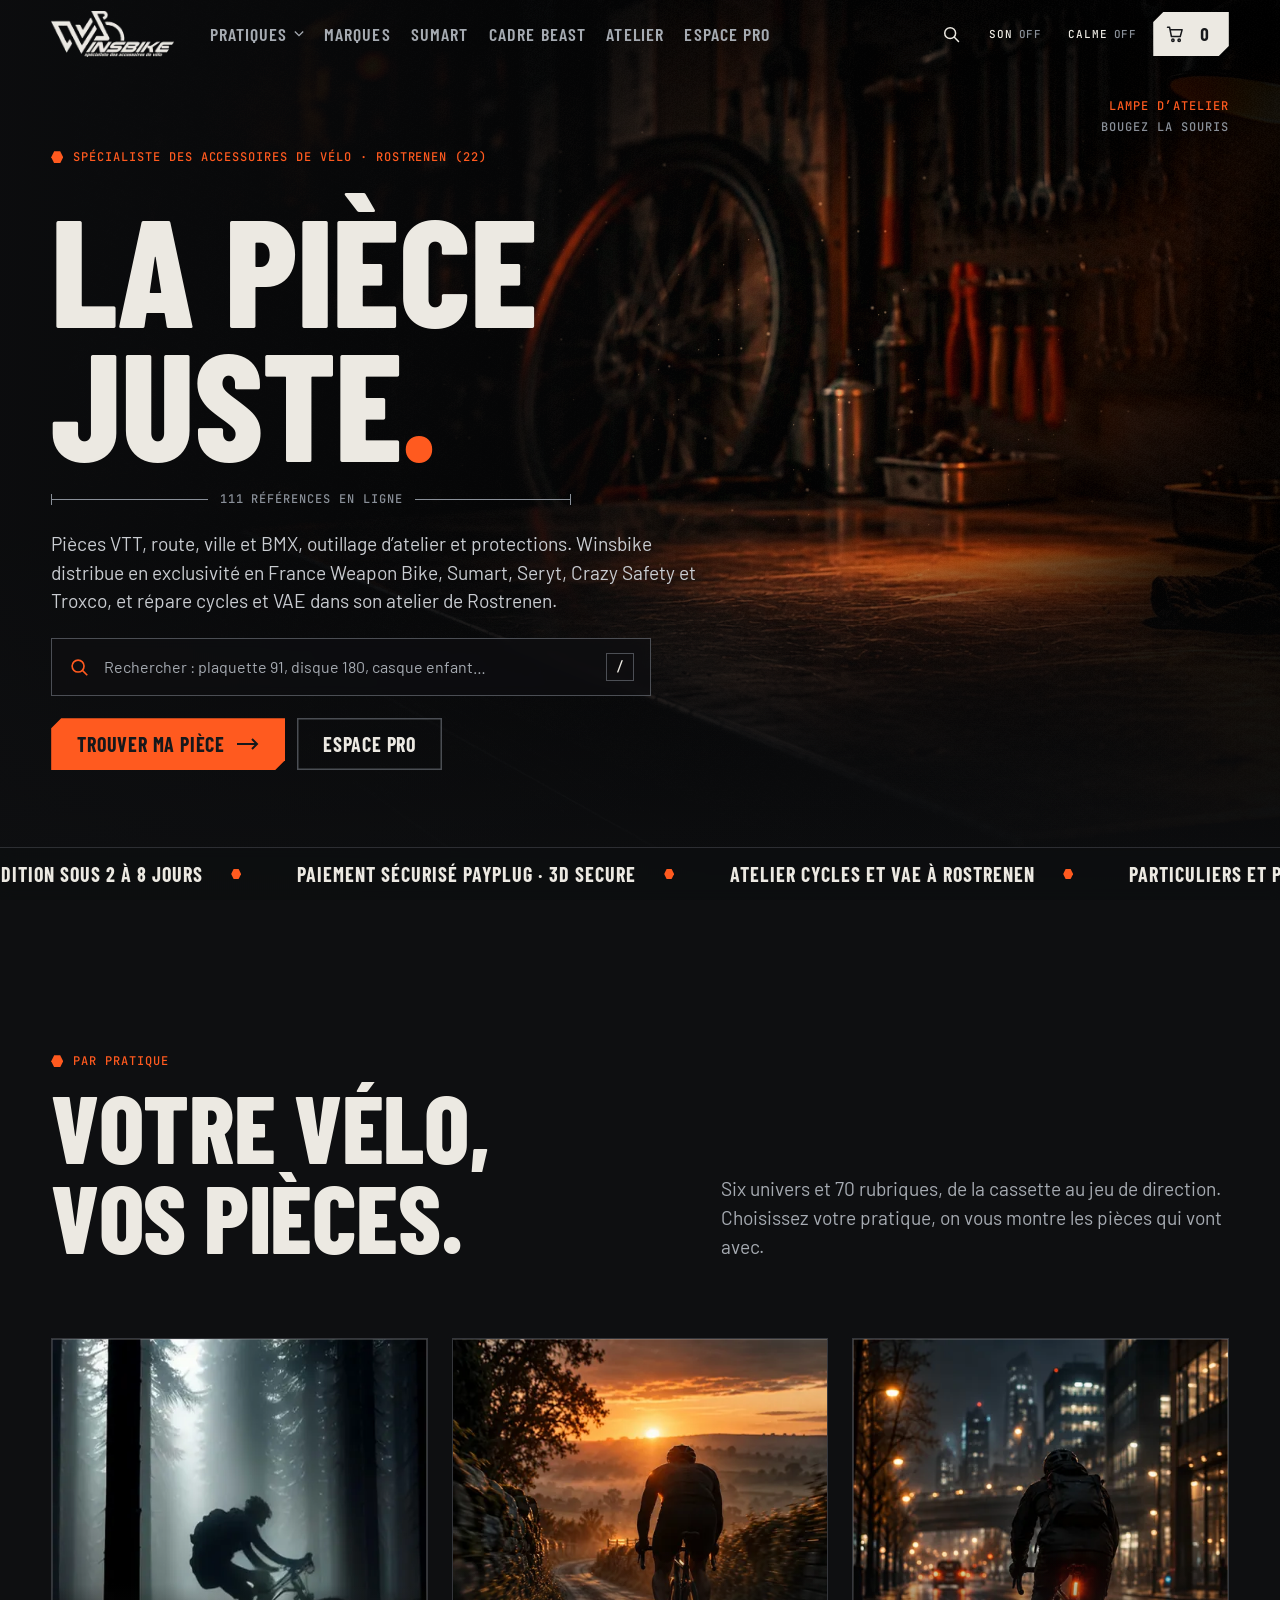
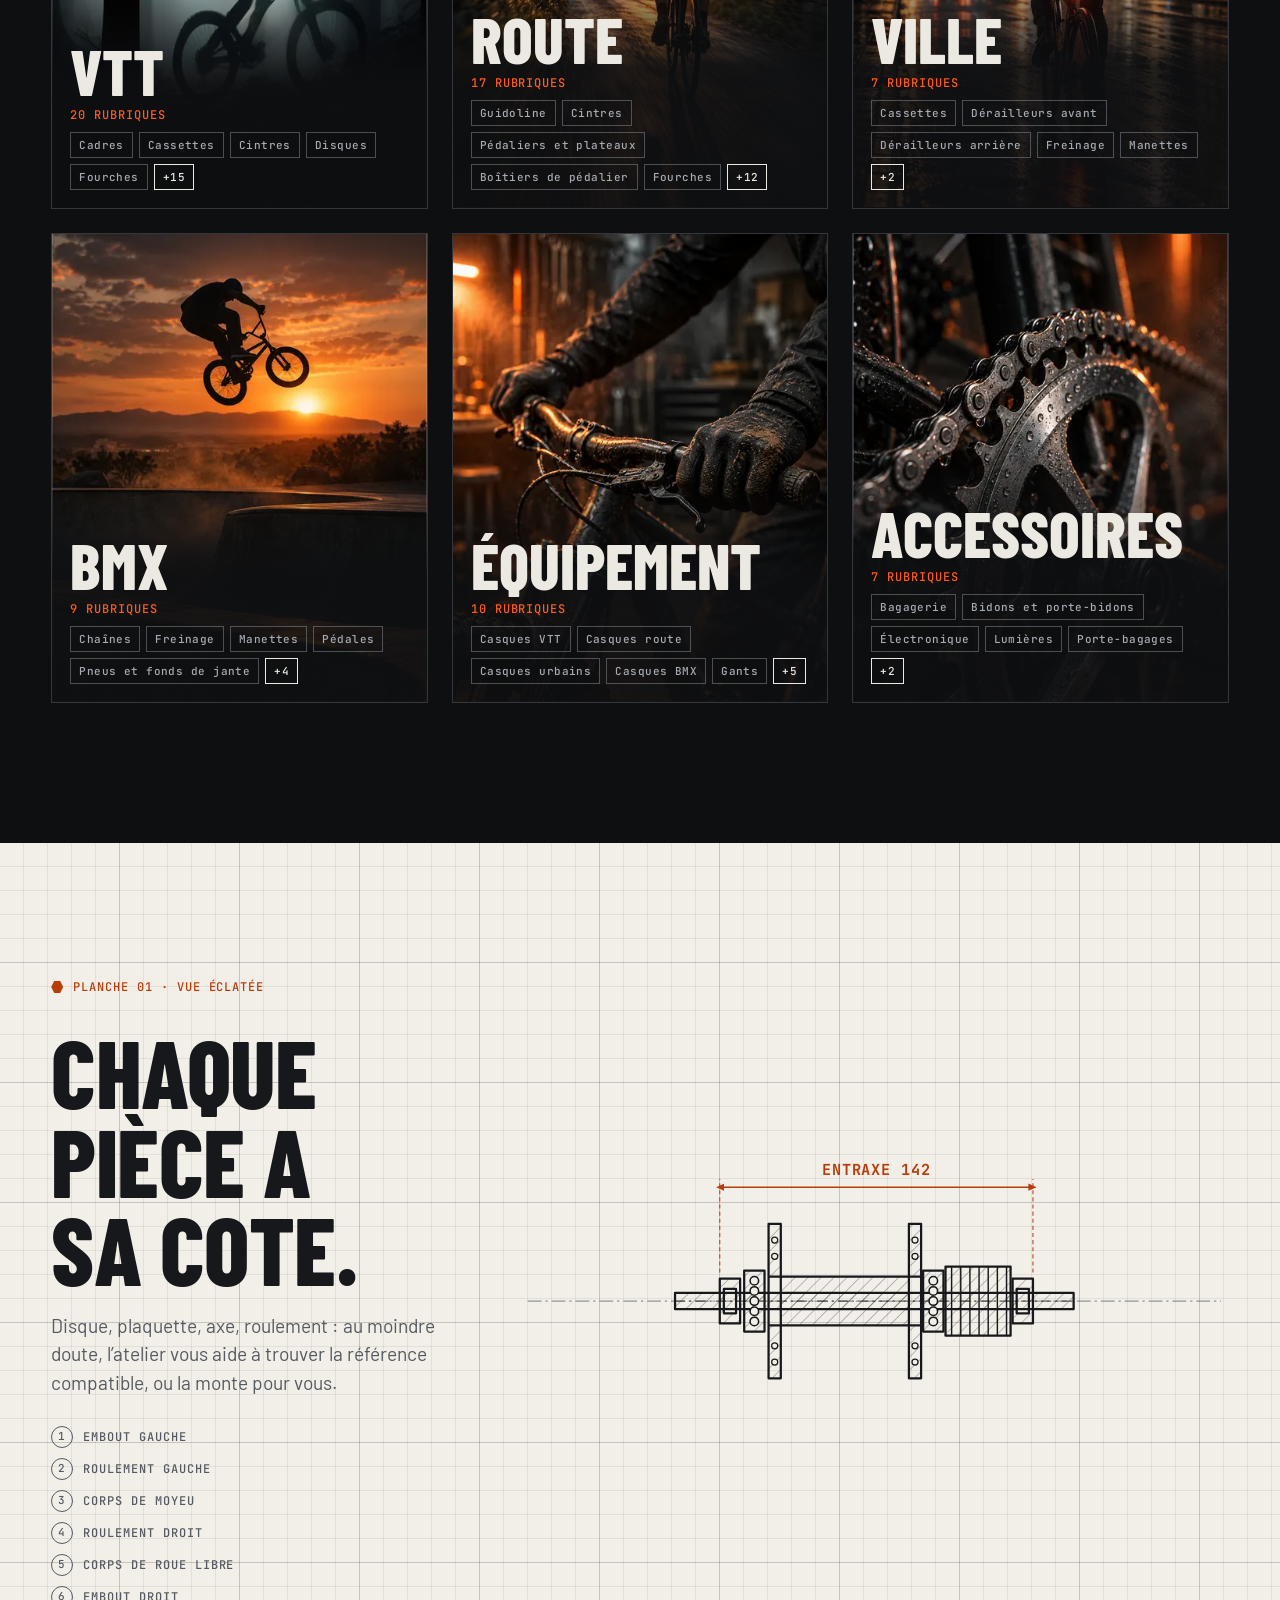
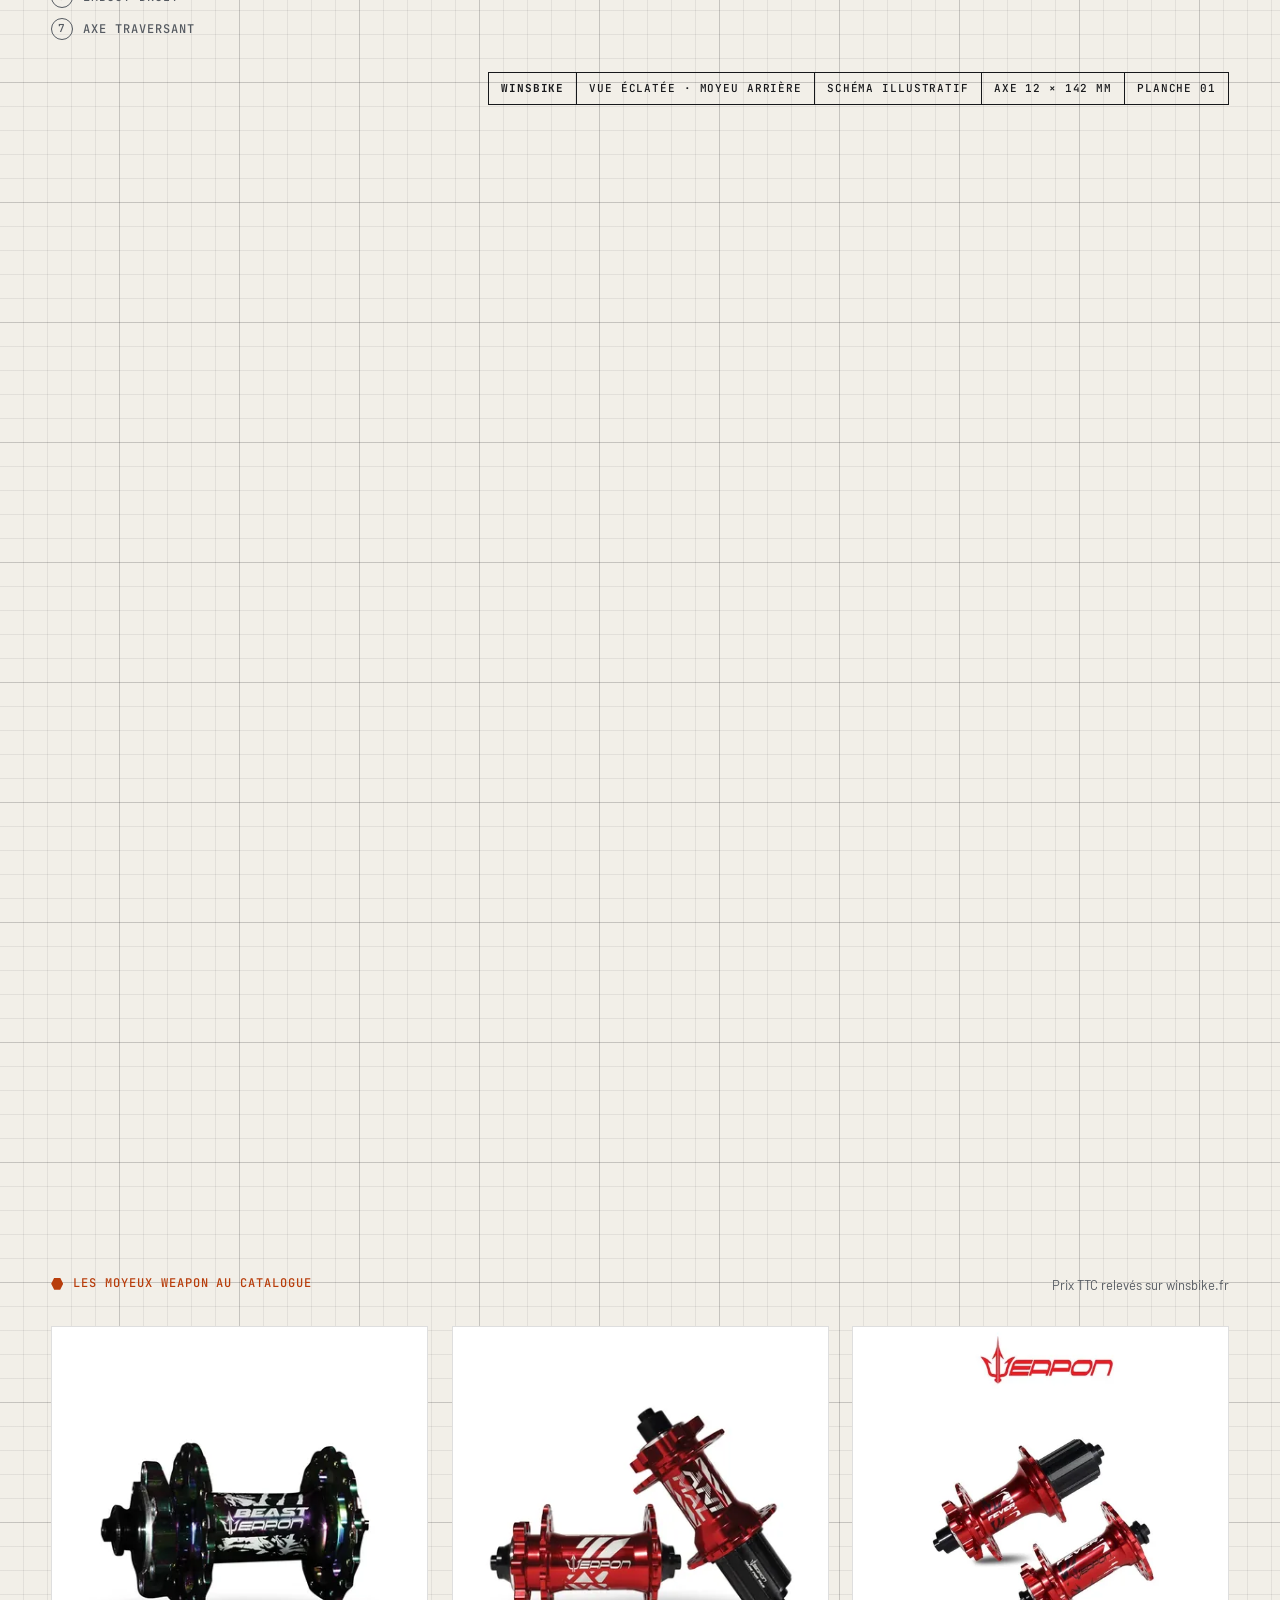
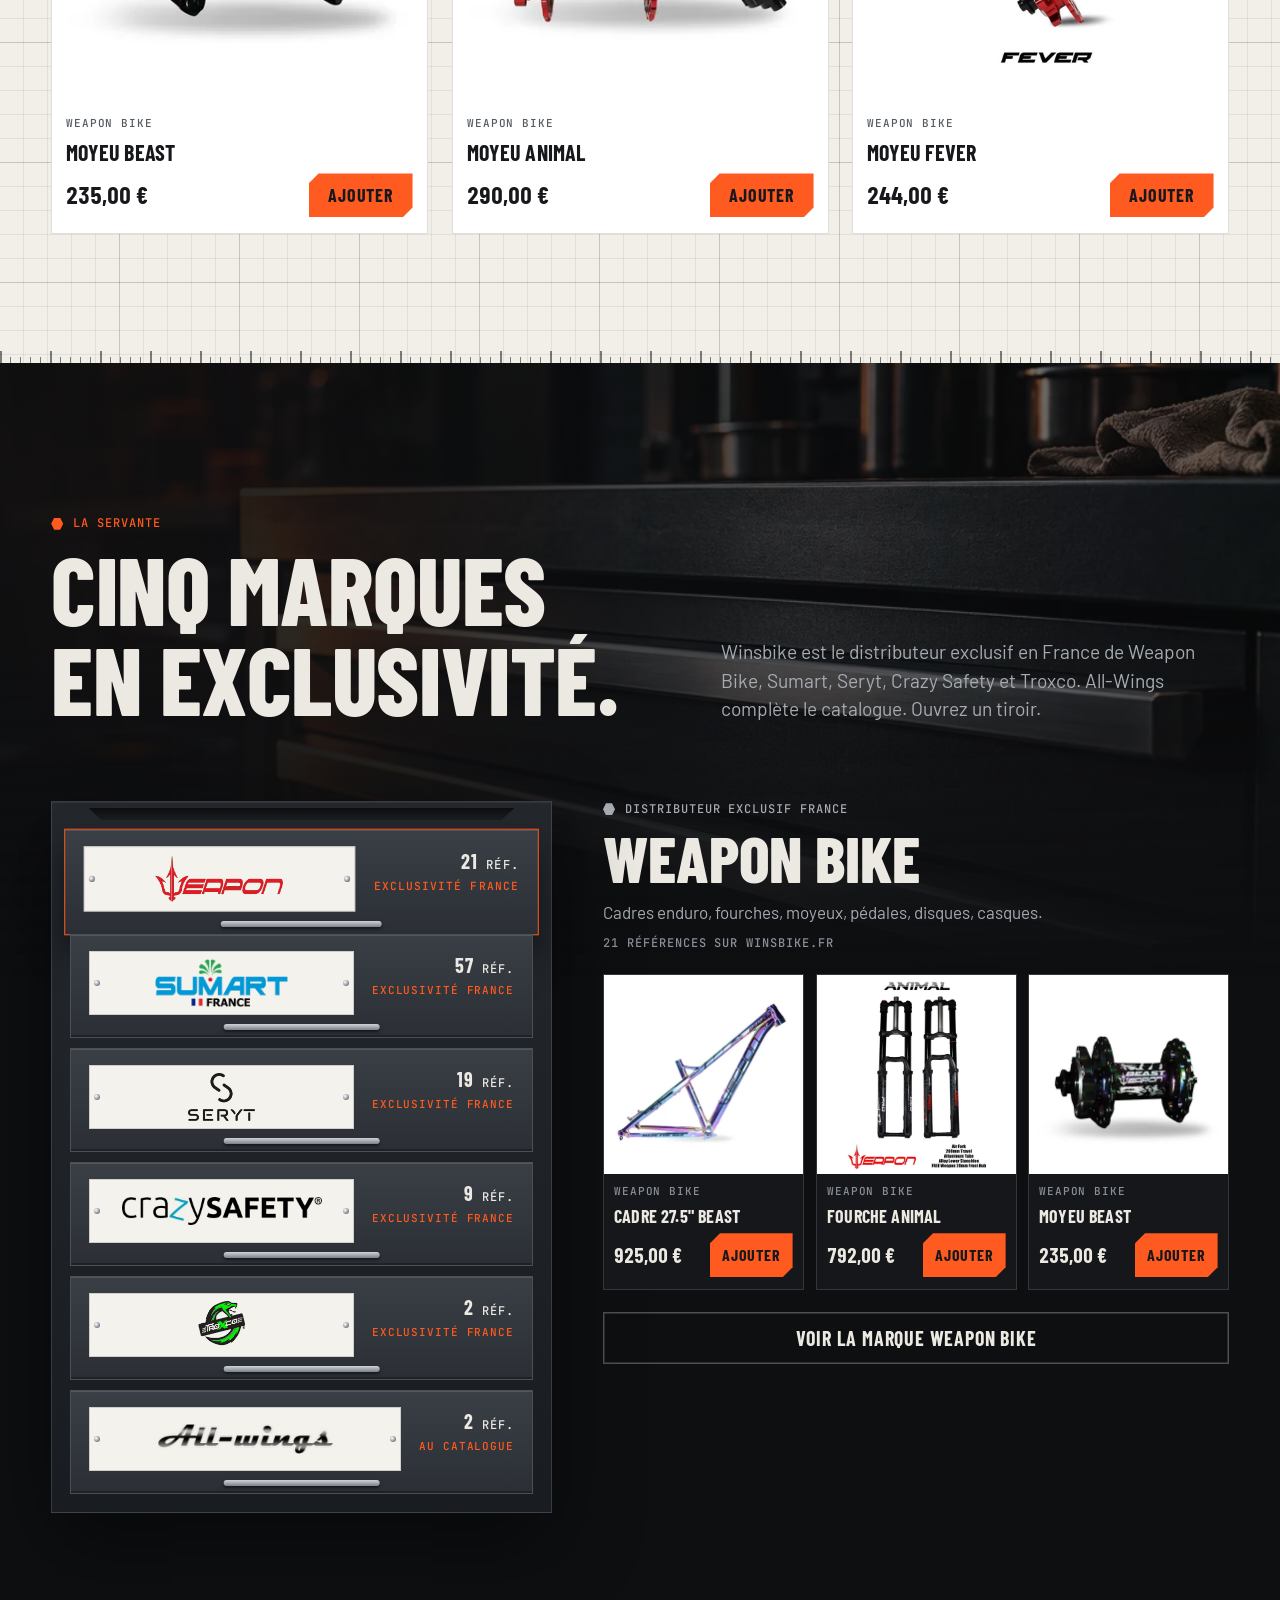
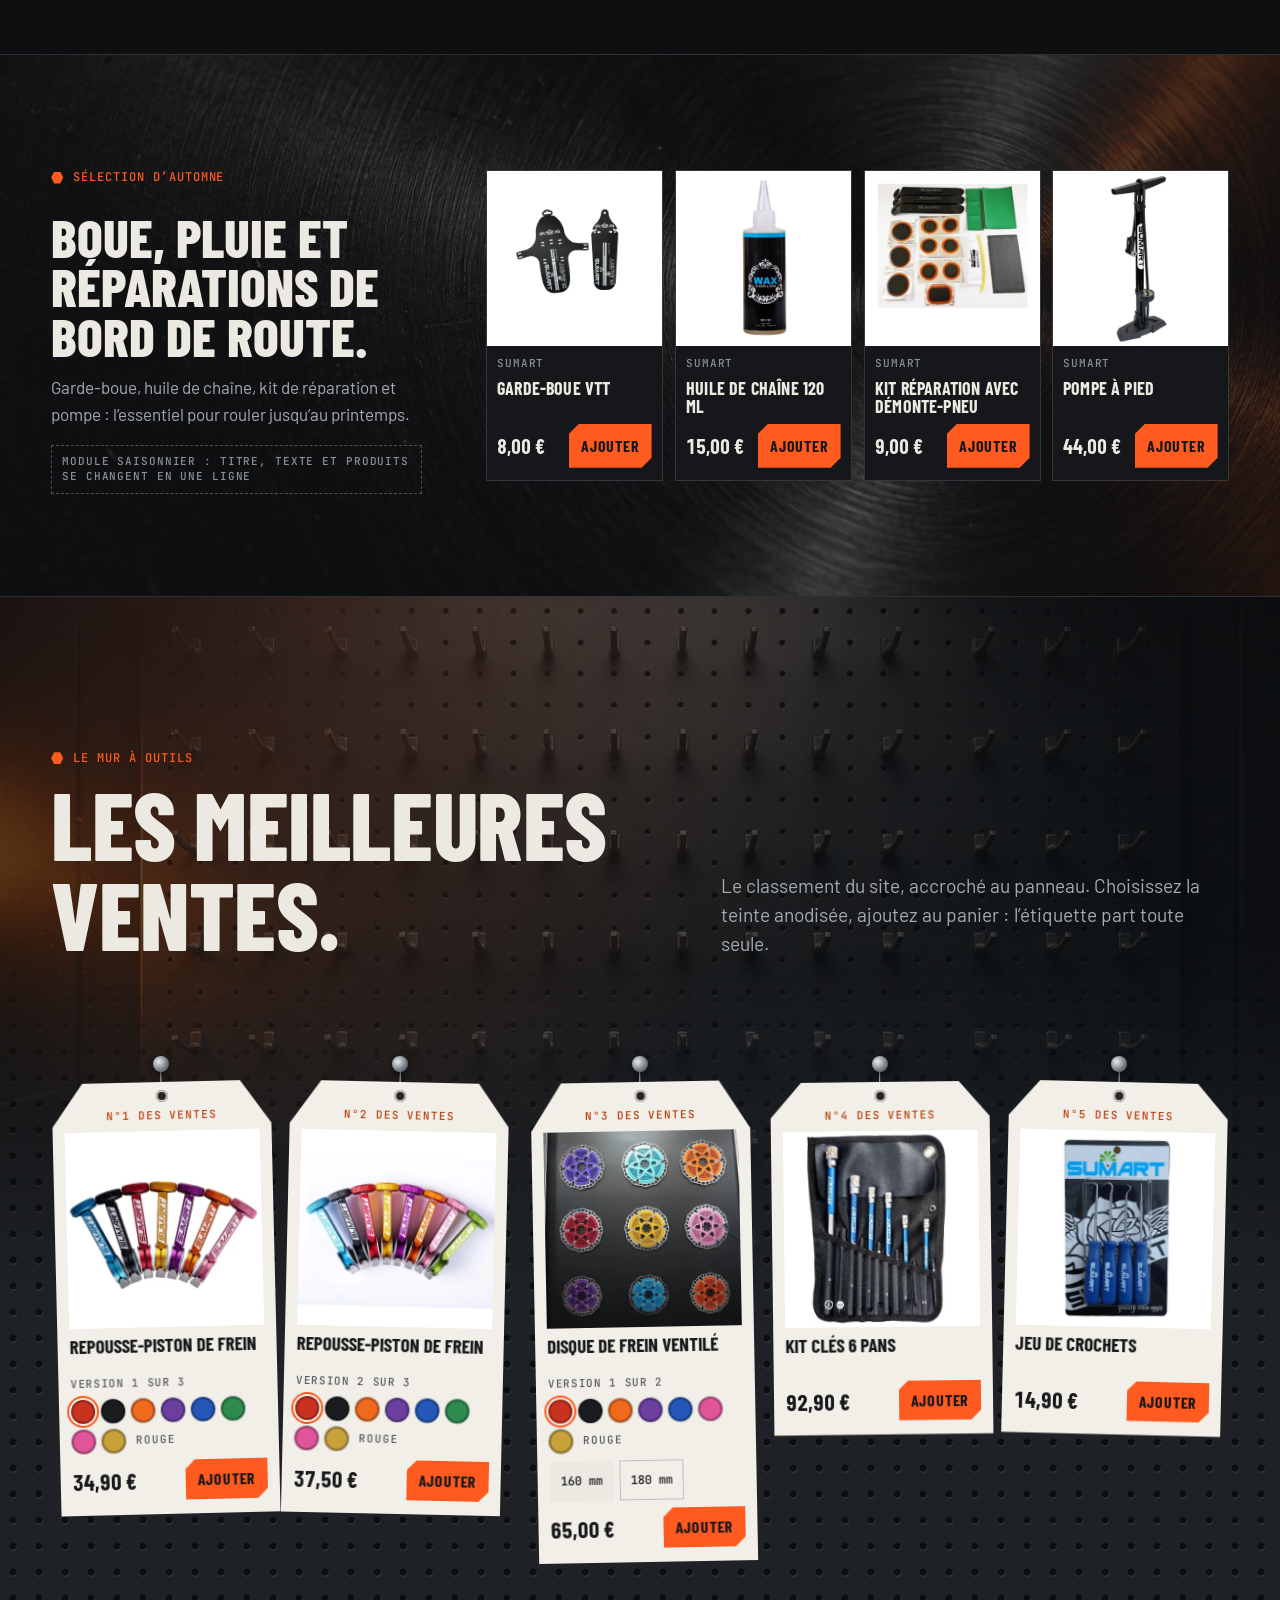
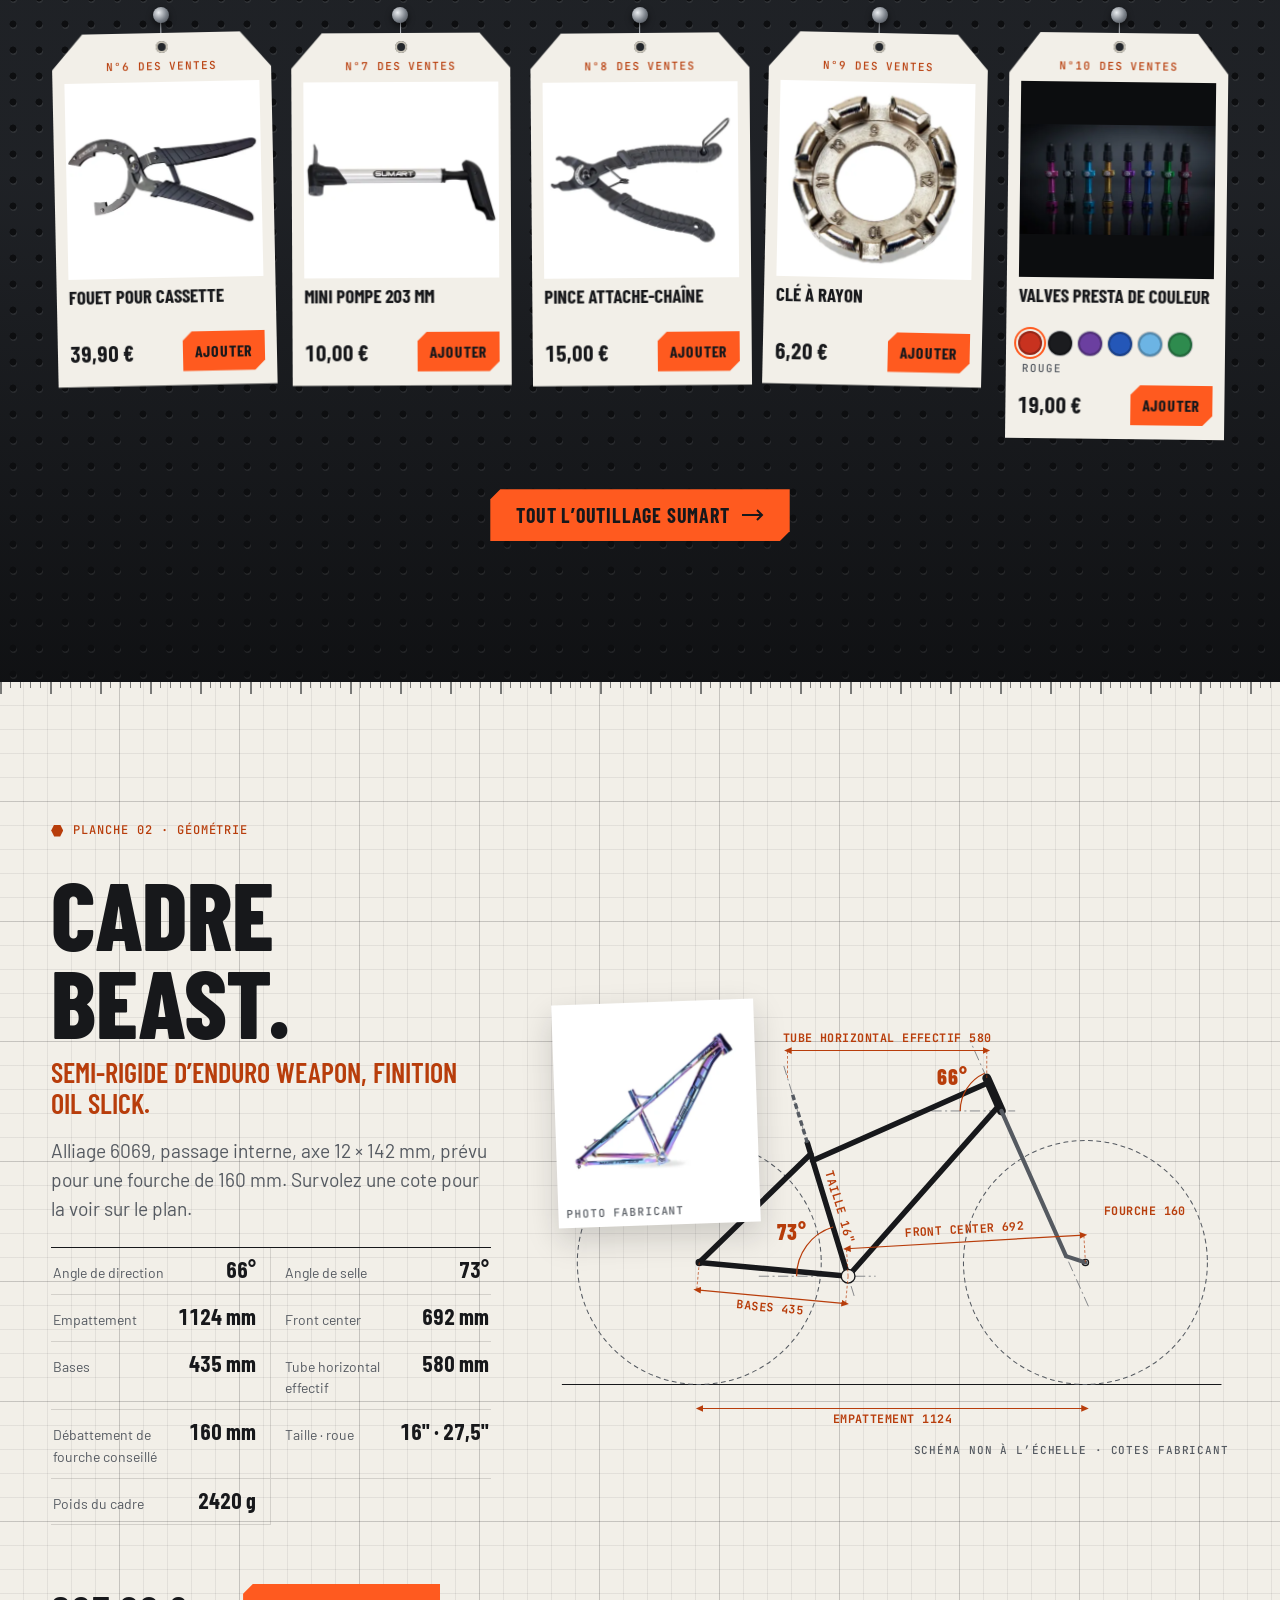
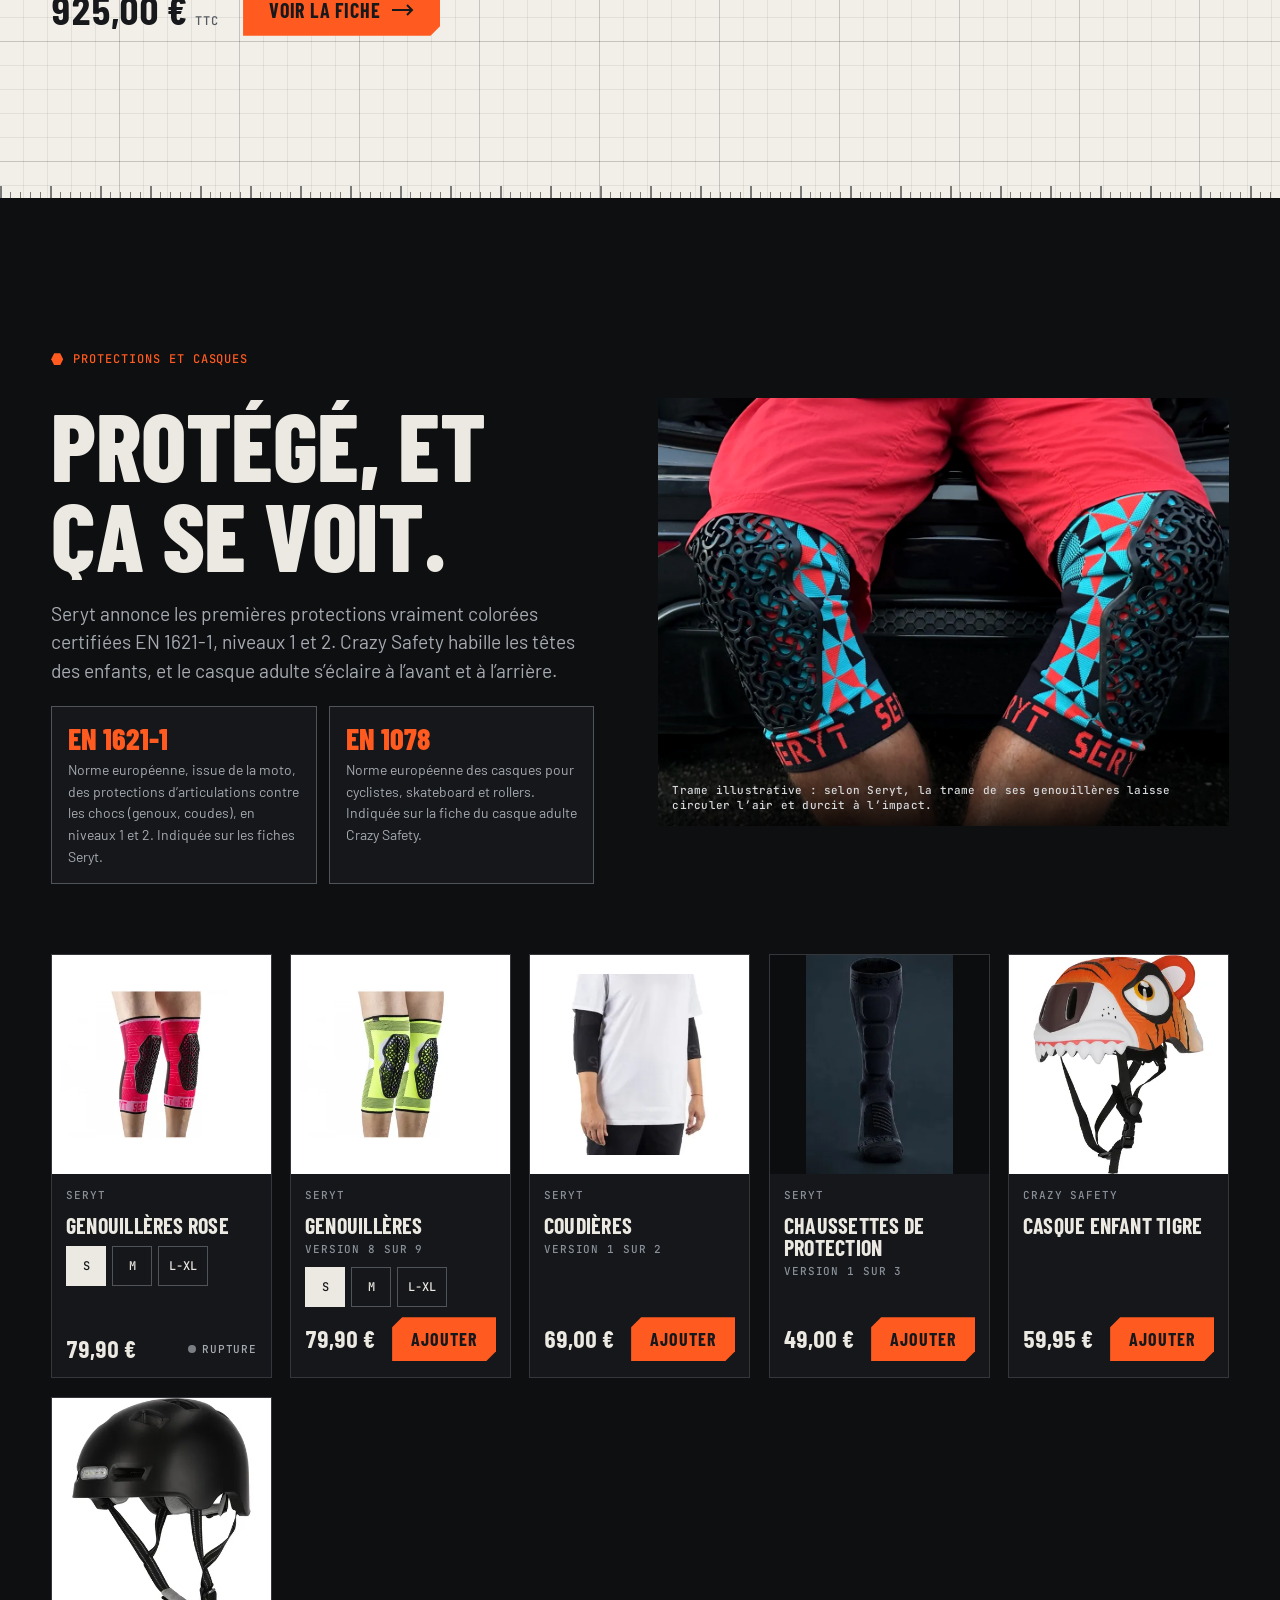
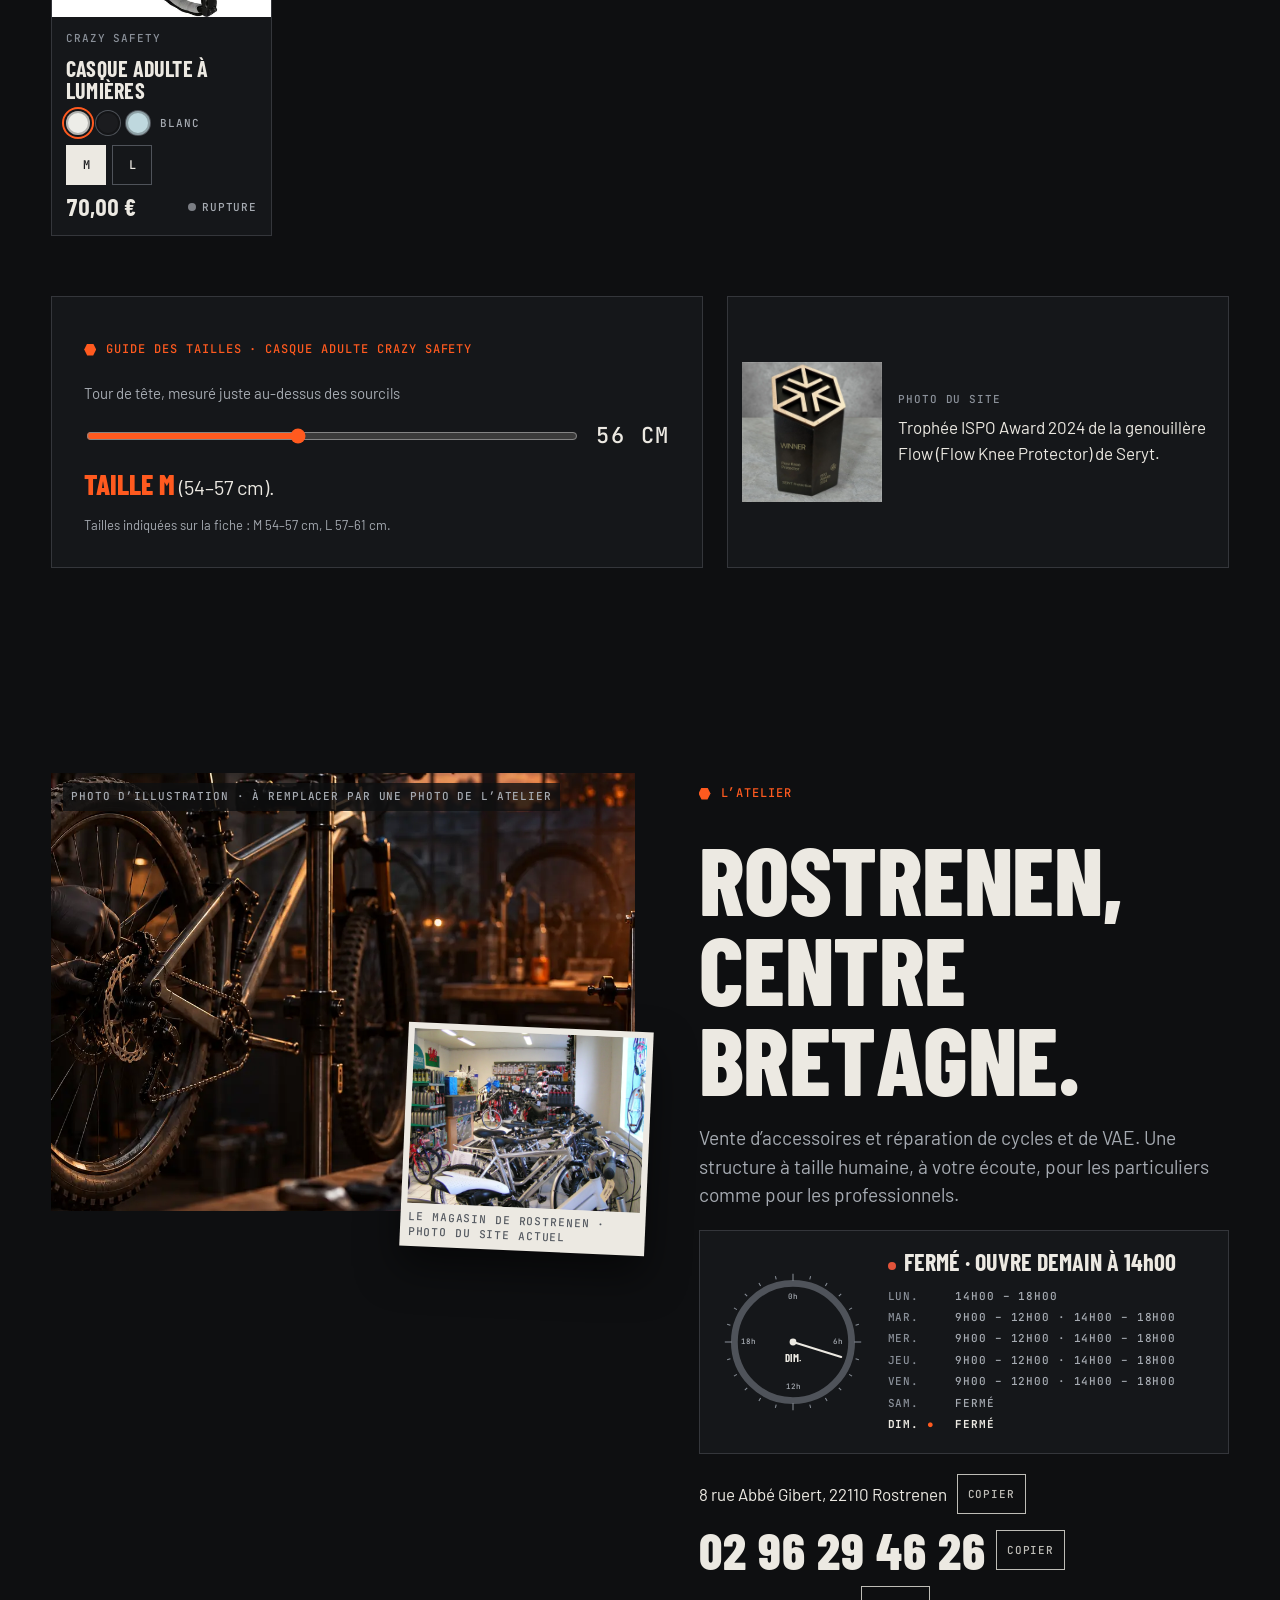
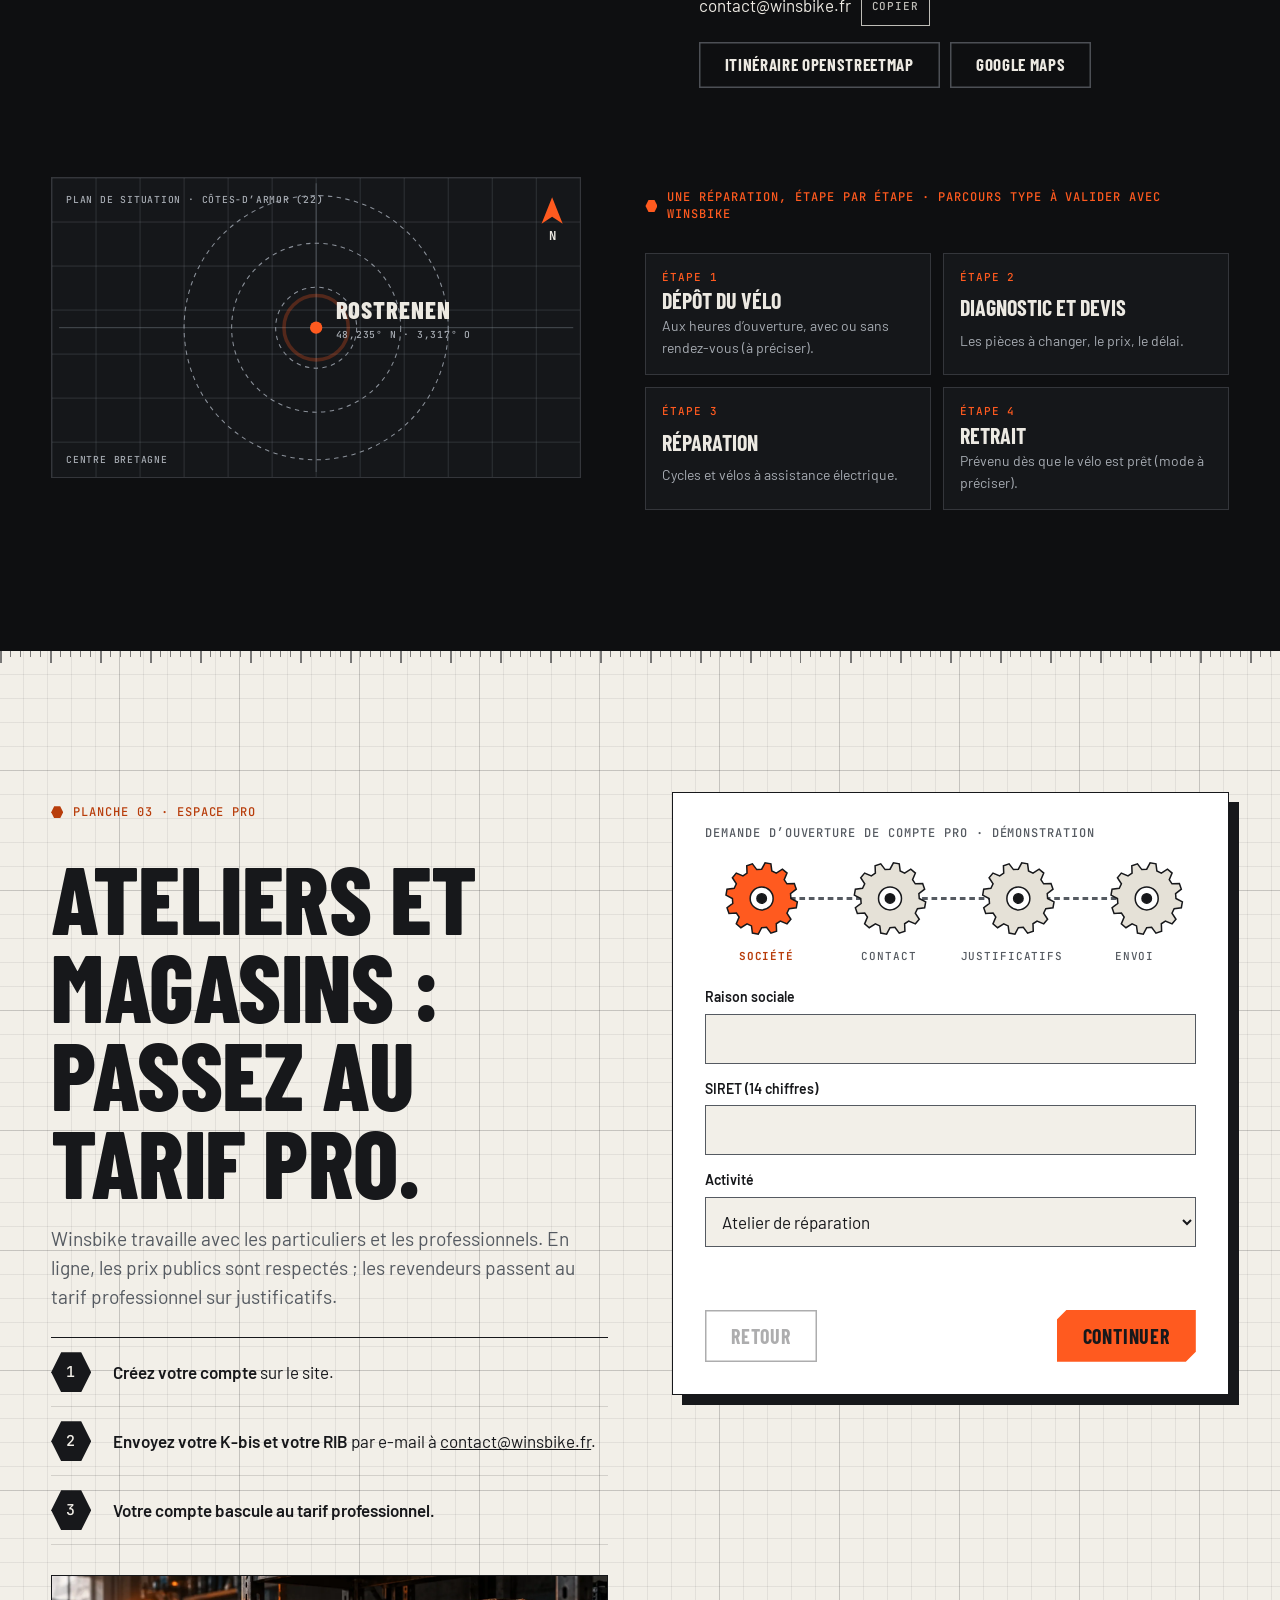
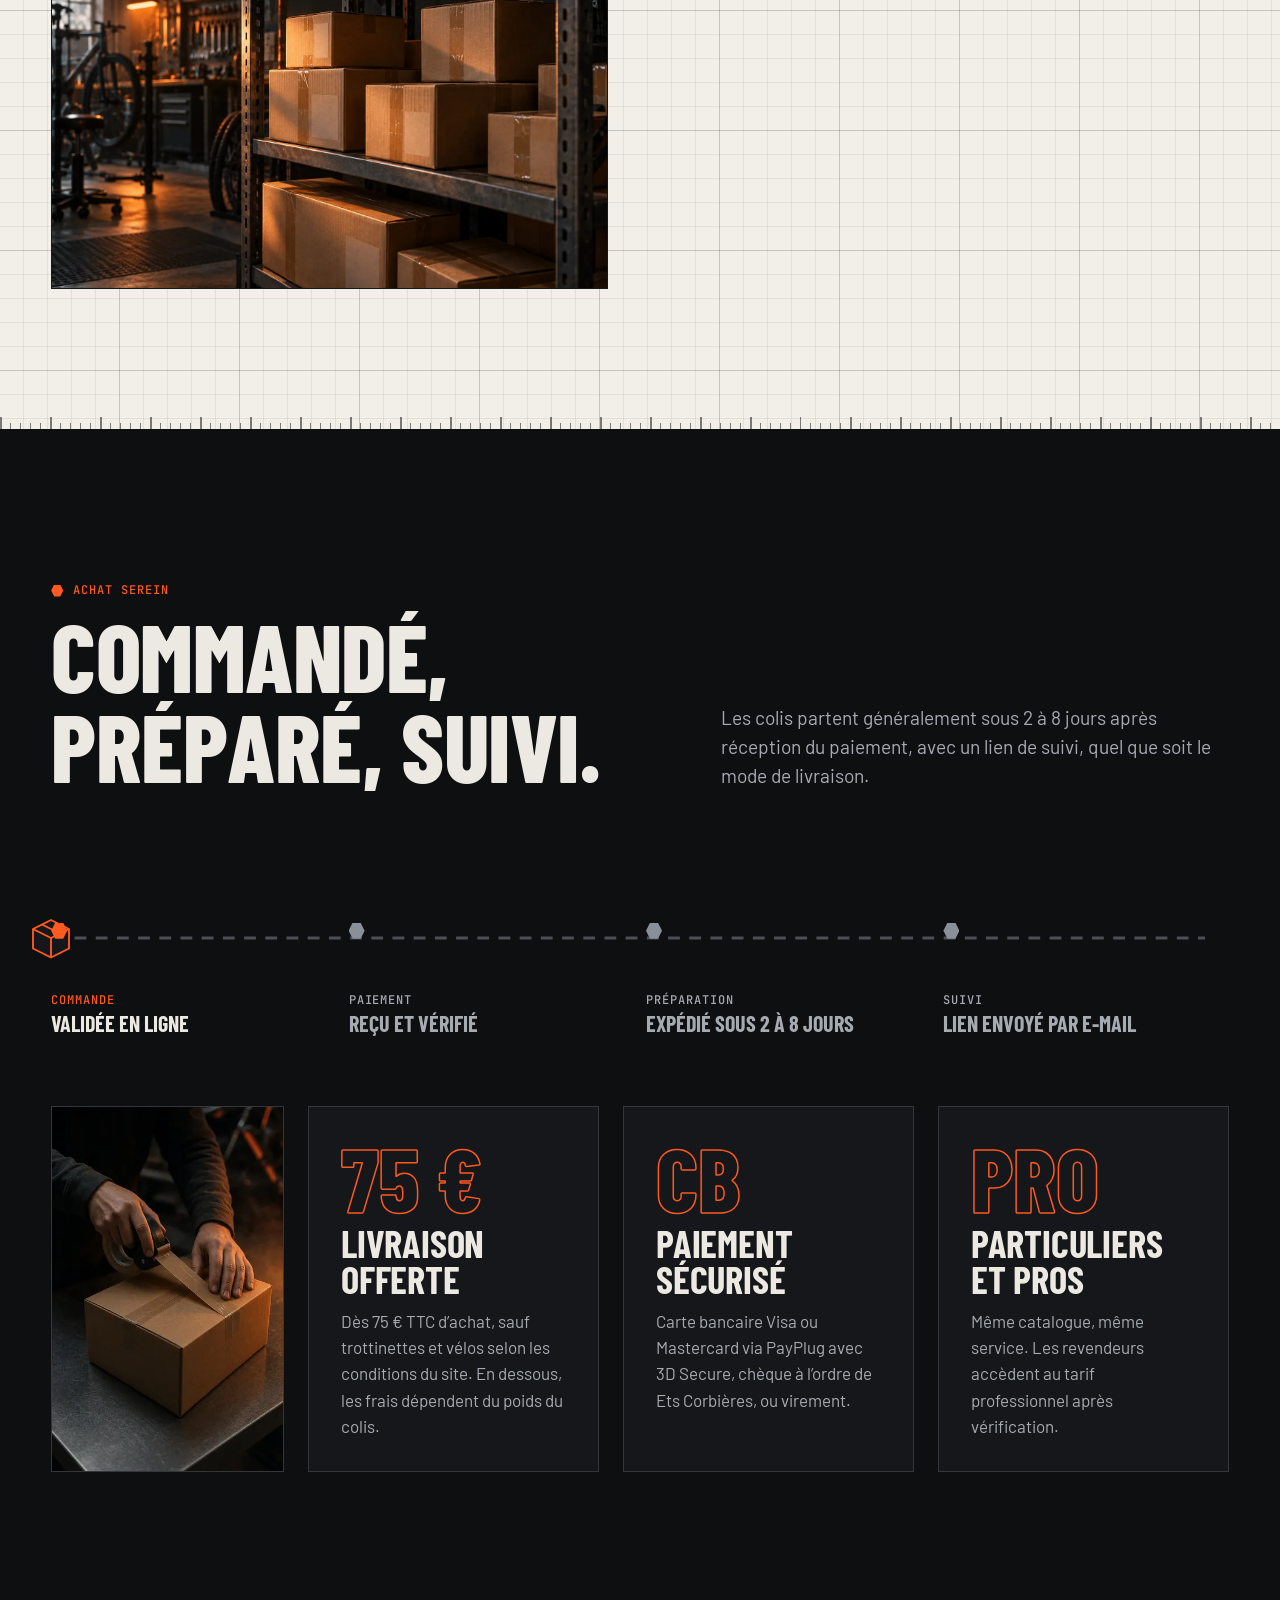
==== commit 661a1201: "Corrections audit : classe calm posee des le head, plus de saut au chargement en mouvement reduit Co" ====
--- a/index.html
+++ b/index.html
@@ -19,7 +19,7 @@
 <meta name="robots" content="noindex, nofollow">
 <meta name="twitter:card" content="summary_large_image">
 <script type="application/ld+json">{"@context": "https://schema.org", "@type": "BikeStore", "name": "Winsbike", "legalName": "Ets Corbières", "description": "Spécialiste des accessoires de vélo, distributeur exclusif en France de Weapon Bike, Sumart, Seryt, Crazy Safety et Troxco. Vente d'accessoires et réparation de cycles et de VAE.", "url": "https://www.winsbike.fr/", "telephone": "+33 2 96 29 46 26", "email": "contact@winsbike.fr", "address": {"@type": "PostalAddress", "streetAddress": "8 rue Abbé Gibert", "postalCode": "22110", "addressLocality": "Rostrenen", "addressCountry": "FR"}, "openingHoursSpecification": [{"@type": "OpeningHoursSpecification", "dayOfWeek": "Monday", "opens": "14:00", "closes": "18:00"}, {"@type": "OpeningHoursSpecification", "dayOfWeek": ["Tuesday", "Wednesday", "Thursday", "Friday"], "opens": "09:00", "closes": "12:00"}, {"@type": "OpeningHoursSpecification", "dayOfWeek": ["Tuesday", "Wednesday", "Thursday", "Friday"], "opens": "14:00", "closes": "18:00"}], "sameAs": ["https://www.facebook.com/winsbike", "https://www.instagram.com/winsbike/"]}</script>
-<script>(function(){var d=document.documentElement;d.classList.add('js');try{var c=localStorage.getItem('wb:calm'),r=matchMedia('(prefers-reduced-motion: reduce)').matches;if(sessionStorage.getItem('wb:nav'))d.classList.add('nav-in');if(sessionStorage.getItem('wb:intro')||c==='true'||(r&&c!=='false'))d.classList.add('no-intro')}catch(e){d.classList.add('no-intro')}})()</script>
+<script>(function(){var d=document.documentElement;d.classList.add('js');try{var c=localStorage.getItem('wb:calm'),r=matchMedia('(prefers-reduced-motion: reduce)').matches;if(sessionStorage.getItem('wb:nav'))d.classList.add('nav-in');if(c==='true'||(r&&c!=='false'))d.classList.add('calm');if(sessionStorage.getItem('wb:intro')||c==='true'||(r&&c!=='false'))d.classList.add('no-intro')}catch(e){d.classList.add('no-intro')}})()</script>
 <link rel="preload" href="assets/fonts/barlow-condensed-latin-800-normal.woff2" as="font" type="font/woff2" crossorigin>
 <link rel="preload" href="assets/fonts/barlow-latin-400-normal.woff2" as="font" type="font/woff2" crossorigin>
 <link rel="stylesheet" href="assets/css/fonts.css?v=20261028-2">
